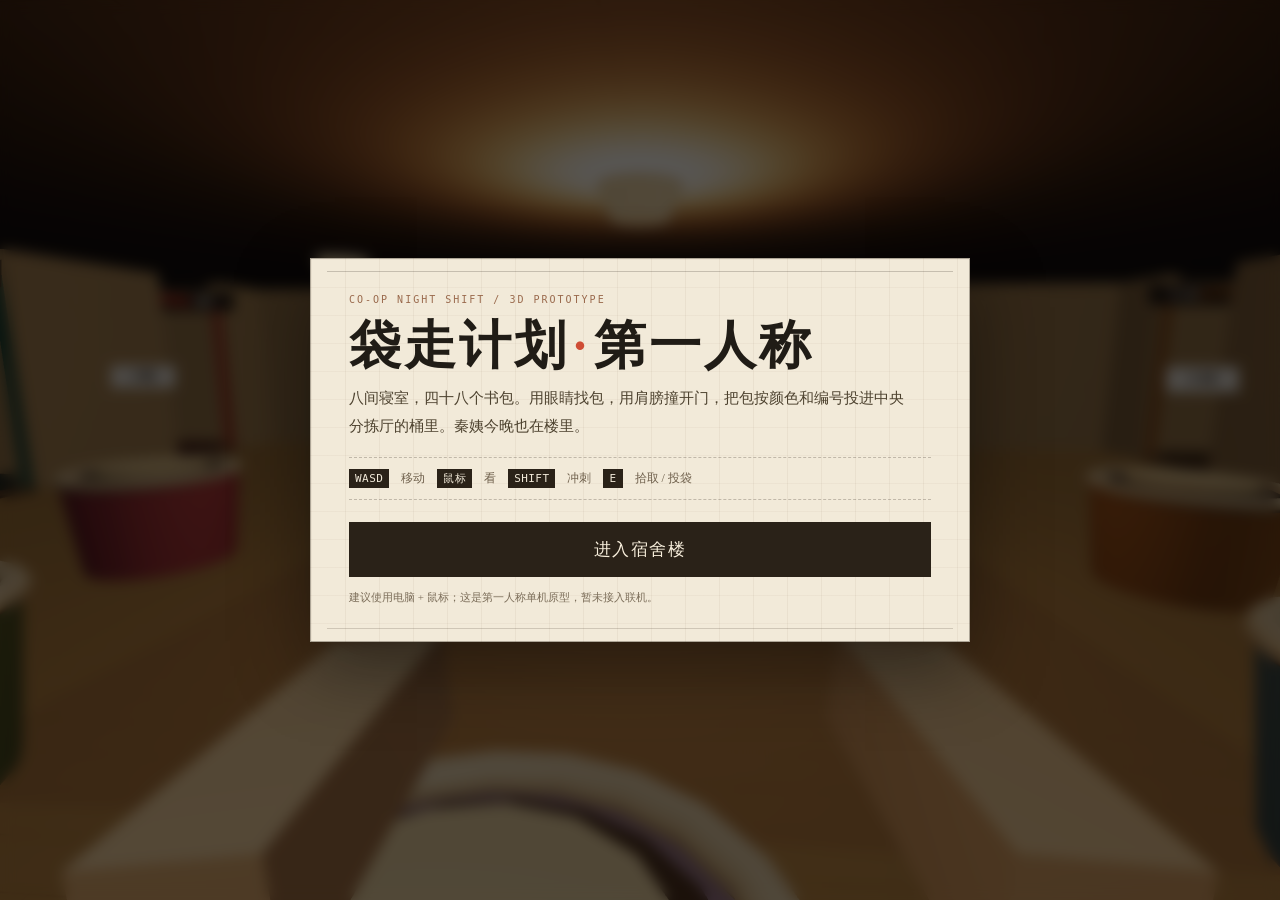
==== first-person/index.html @ 722ea493 "Add first-person 3D prototype" ====
<!DOCTYPE html>
<html lang="zh-CN">
<head>
<meta charset="UTF-8">
<meta name="viewport" content="width=device-width, initial-scale=1, maximum-scale=1, user-scalable=no">
<title>袋走计划 · 第一人称试玩</title>
<style>:root{
  --paper:#f2ead9;
  --paper-deep:#e5d9c0;
  --ink:#201c16;
  --muted:#766b5b;
  --red:#cf4d35;
  --green:#4f7b55;
  --line:rgba(40,32,24,.18);
  --shadow:0 24px 70px rgba(0,0,0,.45);
}
*{box-sizing:border-box}
html,body{margin:0;width:100%;height:100%;overflow:hidden;background:#0e0d0b;color:var(--ink);font-family:"Noto Serif SC","Songti SC","STSong","SimSun",serif}
button{font:inherit;cursor:pointer}
#app{position:relative;width:100%;height:100%;overflow:hidden;background:radial-gradient(circle at 50% 45%,#1c1914 0%,#0d0c0a 72%)}
#scene{position:absolute;inset:0;width:100%;height:100%;display:block;outline:none}
.hidden{display:none!important}

#hud{position:absolute;inset:0;pointer-events:none;color:#f6eddb;text-shadow:0 1px 2px rgba(0,0,0,.7)}
.fp-top{position:absolute;top:0;left:0;right:0;display:flex;align-items:flex-start;justify-content:space-between;padding:22px 28px;gap:16px}
.fp-brand{display:flex;flex-direction:column;gap:3px;border-left:4px solid var(--red);padding:4px 0 4px 12px;background:rgba(14,12,9,.4);backdrop-filter:blur(5px)}
.fp-brand b{font-size:24px;letter-spacing:.14em}
.fp-brand span{font:10px/1.2 ui-monospace,Consolas,monospace;letter-spacing:.18em;color:#d9c7aa}
.fp-clock{min-width:190px;padding:8px 16px 9px;background:rgba(242,234,217,.93);color:var(--ink);text-align:center;border:1px solid rgba(0,0,0,.35);box-shadow:0 8px 26px rgba(0,0,0,.28);text-shadow:none}
.fp-clock span{display:block;font-size:11px;letter-spacing:.2em;color:#716454}
.fp-clock b{font:700 30px/1.05 ui-monospace,Consolas,monospace;letter-spacing:.04em}
#hud .fp-clock,#hud .fp-clock b{color:var(--ink)}
#hud .fp-clock span{color:#716454}
#hud .fp-clock.warning b{color:var(--red)}
.fp-stat{min-width:140px;padding:9px 14px;background:rgba(14,12,9,.5);border:1px solid rgba(242,234,217,.18);text-align:right;backdrop-filter:blur(5px)}
.fp-stat span{display:block;font-size:10px;letter-spacing:.2em;color:#c9b89d}
.fp-stat b{font:700 21px/1.25 ui-monospace,Consolas,monospace}
.fp-stat i{font-style:normal;color:#f0cf84}

#room-label{position:absolute;left:28px;top:104px;font-size:13px;letter-spacing:.22em;color:#d9c7aa;border-bottom:1px solid rgba(217,199,170,.35);padding-bottom:5px}
#objective{position:absolute;right:28px;top:104px;font-size:12px;letter-spacing:.12em;color:#bcae98;text-align:right}
#crosshair{position:absolute;left:50%;top:50%;width:18px;height:18px;transform:translate(-50%,-50%);opacity:.85}
#crosshair:before,#crosshair:after{content:"";position:absolute;background:#f8efdc;box-shadow:0 0 4px rgba(0,0,0,.8)}
#crosshair:before{left:8px;top:0;width:2px;height:18px}
#crosshair:after{left:0;top:8px;width:18px;height:2px}
#crosshair.hot:before,#crosshair.hot:after{background:#ffd77c}
#prompt{position:absolute;left:50%;bottom:124px;transform:translateX(-50%);padding:9px 18px;border:1px solid rgba(242,234,217,.32);background:rgba(15,13,10,.72);font-size:14px;letter-spacing:.06em;white-space:nowrap;backdrop-filter:blur(6px)}
#prompt kbd{display:inline-block;min-width:22px;padding:2px 6px;margin-right:8px;border:1px solid rgba(242,234,217,.5);font:12px/1.2 ui-monospace,Consolas,monospace;text-align:center;background:rgba(242,234,217,.12)}
#prompt.full{color:#ffb59f;border-color:rgba(207,77,53,.6)}

#carry-row{position:absolute;left:28px;bottom:28px;display:flex;gap:8px;align-items:center}
#carry-row .slot{width:56px;height:44px;border:1px solid rgba(242,234,217,.28);background:rgba(14,12,9,.5);display:flex;align-items:center;justify-content:center;font:10px/1 ui-monospace,Consolas,monospace;color:#887c69;backdrop-filter:blur(5px)}
#carry-row .slot.has{border-color:var(--c);color:#f8efdc;background:color-mix(in srgb,var(--c) 26%,rgba(14,12,9,.6))}
#carry-row .slot b{font:700 13px/1 ui-monospace,Consolas,monospace;margin-right:4px}
#carry-row .carry-label{font-size:10px;letter-spacing:.18em;color:#a89982;margin-right:8px}
#hearts{position:absolute;left:28px;bottom:84px;display:flex;gap:7px;font-size:20px;color:#d8573e;text-shadow:0 1px 2px #000}
#hearts i{font-style:normal;opacity:.5}
#hearts i.on{opacity:1}
#danger-vignette{position:absolute;inset:0;pointer-events:none;opacity:0;background:radial-gradient(circle at 50% 50%,transparent 38%,rgba(136,20,16,.62) 100%);transition:opacity .35s}
#danger-vignette.show{opacity:1}
#toast-layer{position:absolute;left:50%;top:112px;transform:translateX(-50%);display:flex;flex-direction:column;align-items:center;gap:6px;width:min(500px,80vw)}
.toast{padding:7px 14px;background:rgba(242,234,217,.94);color:var(--ink);font-size:13px;border-left:3px solid var(--red);box-shadow:0 8px 24px rgba(0,0,0,.25);animation:toastIn .2s ease both;text-shadow:none}
#hud .toast{color:var(--ink);text-shadow:none}
.toast.good{border-left-color:var(--green)}
.toast.gold{border-left-color:#c89a35}
@keyframes toastIn{from{opacity:0;transform:translateY(-5px)}to{opacity:1;transform:none}}

.fp-overlay{position:absolute;inset:0;display:grid;place-items:center;padding:24px;background:rgba(8,7,6,.68);backdrop-filter:blur(7px);z-index:20}
.fp-card{position:relative;width:min(660px,92vw);padding:34px 38px;background:
  linear-gradient(90deg,rgba(94,69,42,.06) 1px,transparent 1px) 0 0/34px 100%,
  linear-gradient(rgba(94,69,42,.045) 1px,transparent 1px) 0 0/100% 28px,
  #f2ead9;color:var(--ink);border:1px solid rgba(44,35,24,.35);box-shadow:var(--shadow)}
.fp-card:before{content:"";position:absolute;left:16px;right:16px;top:12px;height:1px;background:rgba(44,35,24,.22)}
.fp-card:after{content:"";position:absolute;left:16px;right:16px;bottom:12px;height:1px;background:rgba(44,35,24,.18)}
.eyebrow{font:10px/1.4 ui-monospace,Consolas,monospace;letter-spacing:.2em;color:#9a6a4d;margin-bottom:12px}
.fp-card h1{font-family:"STKaiti","KaiTi","Kaiti SC",serif;font-size:52px;white-space:nowrap;line-height:1.04;letter-spacing:.06em;margin:0 0 8px;font-weight:700}
.fp-card h1 span{color:var(--red);margin:0 4px}
.fp-card h2{font-family:"STKaiti","KaiTi","Kaiti SC",serif;font-size:38px;line-height:1.1;margin:0 0 12px}
.lede{font-size:15px;line-height:1.85;color:#4d422f;max-width:560px;margin:12px 0 16px}
.rule-row{display:flex;flex-wrap:wrap;gap:7px 12px;align-items:center;font-size:12px;color:#6f604c;border-top:1px dashed rgba(44,35,24,.25);border-bottom:1px dashed rgba(44,35,24,.25);padding:11px 0;margin:14px 0 18px}
.rule-row b{display:inline-block;padding:2px 6px;background:#2a2218;color:#f2ead9;font:11px/1.4 ui-monospace,Consolas,monospace;letter-spacing:.04em}
button{border:1px solid #2a2218;background:#2a2218;color:#f8efdc;padding:12px 22px;font-size:15px;letter-spacing:.08em;transition:transform .15s,background .15s}
button:hover{background:#3b3022;transform:translateY(-1px)}
button:active{transform:translateY(0)}
button.ghost{background:transparent;color:#2a2218}
button.ghost:hover{background:rgba(42,34,24,.08)}
#enter{width:100%;padding:15px 22px;font-size:17px;margin-top:4px}
.tiny{font-size:11px;line-height:1.6;color:#7c6e5a;margin-top:12px}
.small-card{width:min(480px,92vw);padding:30px 32px}
.small-card p{font-size:14px;line-height:1.8;color:#5b4e3c;margin:8px 0 18px}
.btn-row{display:flex;gap:10px;flex-wrap:wrap}
.capture-overlay{background:rgba(70,8,6,.38)}
.capture-card{border-color:#8c2c21}
.capture-card h2{color:#8c2c21}
.result-grid{display:grid;grid-template-columns:repeat(3,1fr);gap:1px;background:rgba(44,35,24,.18);border:1px solid rgba(44,35,24,.18);margin:16px 0 20px}
.result-grid div{background:#f2ead9;padding:12px}
.result-grid span{display:block;font-size:10px;letter-spacing:.16em;color:#8b7a63;margin-bottom:5px}
.result-grid b{font:700 20px/1.2 ui-monospace,Consolas,monospace}
#unsupported{z-index:30}

@media (max-width:760px){
  .fp-card h1{font-size:36px;letter-spacing:.03em}
  .fp-card{padding:26px 22px}
  .fp-top{padding:12px 14px}
  .fp-brand b{font-size:18px}
  .fp-brand span{display:none}
  .fp-clock{min-width:142px;padding:6px 10px}
  .fp-clock b{font-size:23px}
#hud .fp-clock,#hud .fp-clock b{color:var(--ink)}
#hud .fp-clock span{color:#716454}
  .fp-stat{min-width:108px;padding:7px 9px}
  .fp-stat b{font-size:17px}
  #room-label{left:14px;top:76px;font-size:11px}
  #objective{right:14px;top:76px;font-size:10px;max-width:180px}
  #carry-row{left:14px;bottom:14px}
  #hearts{left:14px;bottom:66px;font-size:17px}
  #prompt{bottom:98px;font-size:12px}
  .rule-row{font-size:11px}
}


</style>
</head>
<body>
<div id="app">
  <canvas id="scene"></canvas>

  <div id="hud" class="hidden">
    <div class="fp-top">
      <div class="fp-brand"><b>袋走计划</b><span>FIRST-PERSON TEST</span></div>
      <div class="fp-clock"><span>天亮倒计时</span><b id="clock">05:00</b></div>
      <div class="fp-stat"><span>已归位</span><b><i id="sorted">0</i> / 48</b></div>
    </div>
    <div id="room-label">中央分拣厅</div>
    <div id="objective">把包按颜色投进同号桶</div>
    <div id="crosshair"></div>
    <div id="prompt" class="hidden"></div>
    <div id="carry-row"></div>
    <div id="hearts"></div>
    <div id="toast-layer"></div>
    <div id="danger-vignette"></div>
  </div>

  <div id="start" class="fp-overlay">
    <div class="fp-card start-card">
      <div class="eyebrow">CO-OP NIGHT SHIFT / 3D PROTOTYPE</div>
      <h1>袋走计划<span>·</span>第一人称</h1>
      <p class="lede">八间寝室，四十八个书包。用眼睛找包，用肩膀撞开门，把包按颜色和编号投进中央分拣厅的桶里。秦姨今晚也在楼里。</p>
      <div class="rule-row"><b>WASD</b> 移动 <b>鼠标</b> 看 <b>SHIFT</b> 冲刺 <b>E</b> 拾取 / 投袋</div>
      <button id="enter">进入宿舍楼</button>
      <div class="tiny">建议使用电脑 + 鼠标；这是第一人称单机原型，暂未接入联机。</div>
    </div>
  </div>

  <div id="pause" class="fp-overlay hidden">
    <div class="fp-card small-card">
      <div class="eyebrow">PAUSED</div>
      <h2>先喘口气。</h2>
      <p>点击继续，或者回大厅。</p>
      <div class="btn-row"><button id="resume">继续搬</button><button id="quit" class="ghost">退出</button></div>
    </div>
  </div>

  <div id="capture" class="fp-overlay hidden capture-overlay">
    <div class="fp-card small-card capture-card">
      <div class="eyebrow">CAUGHT</div>
      <h2>秦姨抓住你了。</h2>
      <p>手里的包掉在地上，等一下再去捡。</p>
    </div>
  </div>

  <div id="result" class="fp-overlay hidden">
    <div class="fp-card small-card">
      <div class="eyebrow" id="result-eyebrow">SHIFT COMPLETE</div>
      <h2 id="result-title">全部归位。</h2>
      <p id="result-sub"></p>
      <div class="result-grid">
        <div><span>归位</span><b id="result-sorted">0 / 48</b></div>
        <div><span>用时</span><b id="result-time">00:00</b></div>
        <div><span>被抓</span><b id="result-caught">0 次</b></div>
      </div>
      <div class="btn-row"><button id="again">再搬一趟</button><button id="back" class="ghost">回大厅</button></div>
    </div>
  </div>

  <div id="unsupported" class="fp-overlay hidden">
    <div class="fp-card small-card">
      <h2>浏览器没有开 WebGL。</h2>
      <p>换 Chrome / Edge 再试，或者在设置里打开硬件加速。</p>
    </div>
  </div>
</div>

<script>console.warn('Scripts "build/three.js" and "build/three.min.js" are deprecated with r150+, and will be removed with r160. Please use ES Modules or alternatives: https://threejs.org/docs/index.html#manual/en/introduction/Installation'),
/**
 * @license
 * Copyright 2010-2023 Three.js Authors
 * SPDX-License-Identifier: MIT
 */
function(t,e){"object"==typeof exports&&"undefined"!=typeof module?e(exports):"function"==typeof define&&define.amd?define(["exports"],e):e((t="undefined"!=typeof globalThis?globalThis:t||self).THREE={})}(this,(function(t){"use strict";const e="160",n=1,i=2,r=3,s=0,a=1,o=100,l=204,c=205,h=0,u=1,d=2,p=0,m=1,f=2,g=3,_=4,v=5,x=6,y="attached",M="detached",S=300,b=301,T=302,E=303,w=304,A=306,R=1e3,C=1001,L=1002,P=1003,I=1004,U=1005,D=1006,N=1007,O=1008,F=1009,B=1012,z=1013,G=1014,H=1015,V=1016,k=1017,W=1018,X=1020,j=1023,q=1026,Y=1027,Z=1029,J=1031,K=1033,$=33776,Q=33777,tt=33778,et=33779,nt=35840,it=35841,rt=35842,st=35843,at=36196,ot=37492,lt=37496,ct=37808,ht=37809,ut=37810,dt=37811,pt=37812,mt=37813,ft=37814,gt=37815,_t=37816,vt=37817,xt=37818,yt=37819,Mt=37820,St=37821,bt=36492,Tt=36494,Et=36495,wt=36284,At=36285,Rt=36286,Ct=2300,Lt=2301,Pt=2302,It=2400,Ut=2401,Dt=2402,Nt=2500,Ot=2501,Ft=3e3,Bt=3001,zt="",Gt="srgb",Ht="srgb-linear",Vt="display-p3",kt="display-p3-linear",Wt="linear",Xt="srgb",jt="rec709",qt="p3",Yt=7680,Zt=35044,Jt="300 es",Kt=1035,$t=2e3,Qt=2001;class te{addEventListener(t,e){void 0===this._listeners&&(this._listeners={});const n=this._listeners;void 0===n[t]&&(n[t]=[]),-1===n[t].indexOf(e)&&n[t].push(e)}hasEventListener(t,e){if(void 0===this._listeners)return!1;const n=this._listeners;return void 0!==n[t]&&-1!==n[t].indexOf(e)}removeEventListener(t,e){if(void 0===this._listeners)return;const n=this._listeners[t];if(void 0!==n){const t=n.indexOf(e);-1!==t&&n.splice(t,1)}}dispatchEvent(t){if(void 0===this._listeners)return;const e=this._listeners[t.type];if(void 0!==e){t.target=this;const n=e.slice(0);for(let e=0,i=n.length;e<i;e++)n[e].call(this,t);t.target=null}}}const ee=["00","01","02","03","04","05","06","07","08","09","0a","0b","0c","0d","0e","0f","10","11","12","13","14","15","16","17","18","19","1a","1b","1c","1d","1e","1f","20","21","22","23","24","25","26","27","28","29","2a","2b","2c","2d","2e","2f","30","31","32","33","34","35","36","37","38","39","3a","3b","3c","3d","3e","3f","40","41","42","43","44","45","46","47","48","49","4a","4b","4c","4d","4e","4f","50","51","52","53","54","55","56","57","58","59","5a","5b","5c","5d","5e","5f","60","61","62","63","64","65","66","67","68","69","6a","6b","6c","6d","6e","6f","70","71","72","73","74","75","76","77","78","79","7a","7b","7c","7d","7e","7f","80","81","82","83","84","85","86","87","88","89","8a","8b","8c","8d","8e","8f","90","91","92","93","94","95","96","97","98","99","9a","9b","9c","9d","9e","9f","a0","a1","a2","a3","a4","a5","a6","a7","a8","a9","aa","ab","ac","ad","ae","af","b0","b1","b2","b3","b4","b5","b6","b7","b8","b9","ba","bb","bc","bd","be","bf","c0","c1","c2","c3","c4","c5","c6","c7","c8","c9","ca","cb","cc","cd","ce","cf","d0","d1","d2","d3","d4","d5","d6","d7","d8","d9","da","db","dc","dd","de","df","e0","e1","e2","e3","e4","e5","e6","e7","e8","e9","ea","eb","ec","ed","ee","ef","f0","f1","f2","f3","f4","f5","f6","f7","f8","f9","fa","fb","fc","fd","fe","ff"];let ne=1234567;const ie=Math.PI/180,re=180/Math.PI;function se(){const t=4294967295*Math.random()|0,e=4294967295*Math.random()|0,n=4294967295*Math.random()|0,i=4294967295*Math.random()|0;return(ee[255&t]+ee[t>>8&255]+ee[t>>16&255]+ee[t>>24&255]+"-"+ee[255&e]+ee[e>>8&255]+"-"+ee[e>>16&15|64]+ee[e>>24&255]+"-"+ee[63&n|128]+ee[n>>8&255]+"-"+ee[n>>16&255]+ee[n>>24&255]+ee[255&i]+ee[i>>8&255]+ee[i>>16&255]+ee[i>>24&255]).toLowerCase()}function ae(t,e,n){return Math.max(e,Math.min(n,t))}function oe(t,e){return(t%e+e)%e}function le(t,e,n){return(1-n)*t+n*e}function ce(t){return 0==(t&t-1)&&0!==t}function he(t){return Math.pow(2,Math.floor(Math.log(t)/Math.LN2))}function ue(t,e){switch(e.constructor){case Float32Array:return t;case Uint32Array:return t/4294967295;case Uint16Array:return t/65535;case Uint8Array:return t/255;case Int32Array:return Math.max(t/2147483647,-1);case Int16Array:return Math.max(t/32767,-1);case Int8Array:return Math.max(t/127,-1);default:throw new Error("Invalid component type.")}}function de(t,e){switch(e.constructor){case Float32Array:return t;case Uint32Array:return Math.round(4294967295*t);case Uint16Array:return Math.round(65535*t);case Uint8Array:return Math.round(255*t);case Int32Array:return Math.round(2147483647*t);case Int16Array:return Math.round(32767*t);case Int8Array:return Math.round(127*t);default:throw new Error("Invalid component type.")}}const pe={DEG2RAD:ie,RAD2DEG:re,generateUUID:se,clamp:ae,euclideanModulo:oe,mapLinear:function(t,e,n,i,r){return i+(t-e)*(r-i)/(n-e)},inverseLerp:function(t,e,n){return t!==e?(n-t)/(e-t):0},lerp:le,damp:function(t,e,n,i){return le(t,e,1-Math.exp(-n*i))},pingpong:function(t,e=1){return e-Math.abs(oe(t,2*e)-e)},smoothstep:function(t,e,n){return t<=e?0:t>=n?1:(t=(t-e)/(n-e))*t*(3-2*t)},smootherstep:function(t,e,n){return t<=e?0:t>=n?1:(t=(t-e)/(n-e))*t*t*(t*(6*t-15)+10)},randInt:function(t,e){return t+Math.floor(Math.random()*(e-t+1))},randFloat:function(t,e){return t+Math.random()*(e-t)},randFloatSpread:function(t){return t*(.5-Math.random())},seededRandom:function(t){void 0!==t&&(ne=t);let e=ne+=1831565813;return e=Math.imul(e^e>>>15,1|e),e^=e+Math.imul(e^e>>>7,61|e),((e^e>>>14)>>>0)/4294967296},degToRad:function(t){return t*ie},radToDeg:function(t){return t*re},isPowerOfTwo:ce,ceilPowerOfTwo:function(t){return Math.pow(2,Math.ceil(Math.log(t)/Math.LN2))},floorPowerOfTwo:he,setQuaternionFromProperEuler:function(t,e,n,i,r){const s=Math.cos,a=Math.sin,o=s(n/2),l=a(n/2),c=s((e+i)/2),h=a((e+i)/2),u=s((e-i)/2),d=a((e-i)/2),p=s((i-e)/2),m=a((i-e)/2);switch(r){case"XYX":t.set(o*h,l*u,l*d,o*c);break;case"YZY":t.set(l*d,o*h,l*u,o*c);break;case"ZXZ":t.set(l*u,l*d,o*h,o*c);break;case"XZX":t.set(o*h,l*m,l*p,o*c);break;case"YXY":t.set(l*p,o*h,l*m,o*c);break;case"ZYZ":t.set(l*m,l*p,o*h,o*c);break;default:console.warn("THREE.MathUtils: .setQuaternionFromProperEuler() encountered an unknown order: "+r)}},normalize:de,denormalize:ue};class me{constructor(t=0,e=0){me.prototype.isVector2=!0,this.x=t,this.y=e}get width(){return this.x}set width(t){this.x=t}get height(){return this.y}set height(t){this.y=t}set(t,e){return this.x=t,this.y=e,this}setScalar(t){return this.x=t,this.y=t,this}setX(t){return this.x=t,this}setY(t){return this.y=t,this}setComponent(t,e){switch(t){case 0:this.x=e;break;case 1:this.y=e;break;default:throw new Error("index is out of range: "+t)}return this}getComponent(t){switch(t){case 0:return this.x;case 1:return this.y;default:throw new Error("index is out of range: "+t)}}clone(){return new this.constructor(this.x,this.y)}copy(t){return this.x=t.x,this.y=t.y,this}add(t){return this.x+=t.x,this.y+=t.y,this}addScalar(t){return this.x+=t,this.y+=t,this}addVectors(t,e){return this.x=t.x+e.x,this.y=t.y+e.y,this}addScaledVector(t,e){return this.x+=t.x*e,this.y+=t.y*e,this}sub(t){return this.x-=t.x,this.y-=t.y,this}subScalar(t){return this.x-=t,this.y-=t,this}subVectors(t,e){return this.x=t.x-e.x,this.y=t.y-e.y,this}multiply(t){return this.x*=t.x,this.y*=t.y,this}multiplyScalar(t){return this.x*=t,this.y*=t,this}divide(t){return this.x/=t.x,this.y/=t.y,this}divideScalar(t){return this.multiplyScalar(1/t)}applyMatrix3(t){const e=this.x,n=this.y,i=t.elements;return this.x=i[0]*e+i[3]*n+i[6],this.y=i[1]*e+i[4]*n+i[7],this}min(t){return this.x=Math.min(this.x,t.x),this.y=Math.min(this.y,t.y),this}max(t){return this.x=Math.max(this.x,t.x),this.y=Math.max(this.y,t.y),this}clamp(t,e){return this.x=Math.max(t.x,Math.min(e.x,this.x)),this.y=Math.max(t.y,Math.min(e.y,this.y)),this}clampScalar(t,e){return this.x=Math.max(t,Math.min(e,this.x)),this.y=Math.max(t,Math.min(e,this.y)),this}clampLength(t,e){const n=this.length();return this.divideScalar(n||1).multiplyScalar(Math.max(t,Math.min(e,n)))}floor(){return this.x=Math.floor(this.x),this.y=Math.floor(this.y),this}ceil(){return this.x=Math.ceil(this.x),this.y=Math.ceil(this.y),this}round(){return this.x=Math.round(this.x),this.y=Math.round(this.y),this}roundToZero(){return this.x=Math.trunc(this.x),this.y=Math.trunc(this.y),this}negate(){return this.x=-this.x,this.y=-this.y,this}dot(t){return this.x*t.x+this.y*t.y}cross(t){return this.x*t.y-this.y*t.x}lengthSq(){return this.x*this.x+this.y*this.y}length(){return Math.sqrt(this.x*this.x+this.y*this.y)}manhattanLength(){return Math.abs(this.x)+Math.abs(this.y)}normalize(){return this.divideScalar(this.length()||1)}angle(){return Math.atan2(-this.y,-this.x)+Math.PI}angleTo(t){const e=Math.sqrt(this.lengthSq()*t.lengthSq());if(0===e)return Math.PI/2;const n=this.dot(t)/e;return Math.acos(ae(n,-1,1))}distanceTo(t){return Math.sqrt(this.distanceToSquared(t))}distanceToSquared(t){const e=this.x-t.x,n=this.y-t.y;return e*e+n*n}manhattanDistanceTo(t){return Math.abs(this.x-t.x)+Math.abs(this.y-t.y)}setLength(t){return this.normalize().multiplyScalar(t)}lerp(t,e){return this.x+=(t.x-this.x)*e,this.y+=(t.y-this.y)*e,this}lerpVectors(t,e,n){return this.x=t.x+(e.x-t.x)*n,this.y=t.y+(e.y-t.y)*n,this}equals(t){return t.x===this.x&&t.y===this.y}fromArray(t,e=0){return this.x=t[e],this.y=t[e+1],this}toArray(t=[],e=0){return t[e]=this.x,t[e+1]=this.y,t}fromBufferAttribute(t,e){return this.x=t.getX(e),this.y=t.getY(e),this}rotateAround(t,e){const n=Math.cos(e),i=Math.sin(e),r=this.x-t.x,s=this.y-t.y;return this.x=r*n-s*i+t.x,this.y=r*i+s*n+t.y,this}random(){return this.x=Math.random(),this.y=Math.random(),this}*[Symbol.iterator](){yield this.x,yield this.y}}class fe{constructor(t,e,n,i,r,s,a,o,l){fe.prototype.isMatrix3=!0,this.elements=[1,0,0,0,1,0,0,0,1],void 0!==t&&this.set(t,e,n,i,r,s,a,o,l)}set(t,e,n,i,r,s,a,o,l){const c=this.elements;return c[0]=t,c[1]=i,c[2]=a,c[3]=e,c[4]=r,c[5]=o,c[6]=n,c[7]=s,c[8]=l,this}identity(){return this.set(1,0,0,0,1,0,0,0,1),this}copy(t){const e=this.elements,n=t.elements;return e[0]=n[0],e[1]=n[1],e[2]=n[2],e[3]=n[3],e[4]=n[4],e[5]=n[5],e[6]=n[6],e[7]=n[7],e[8]=n[8],this}extractBasis(t,e,n){return t.setFromMatrix3Column(this,0),e.setFromMatrix3Column(this,1),n.setFromMatrix3Column(this,2),this}setFromMatrix4(t){const e=t.elements;return this.set(e[0],e[4],e[8],e[1],e[5],e[9],e[2],e[6],e[10]),this}multiply(t){return this.multiplyMatrices(this,t)}premultiply(t){return this.multiplyMatrices(t,this)}multiplyMatrices(t,e){const n=t.elements,i=e.elements,r=this.elements,s=n[0],a=n[3],o=n[6],l=n[1],c=n[4],h=n[7],u=n[2],d=n[5],p=n[8],m=i[0],f=i[3],g=i[6],_=i[1],v=i[4],x=i[7],y=i[2],M=i[5],S=i[8];return r[0]=s*m+a*_+o*y,r[3]=s*f+a*v+o*M,r[6]=s*g+a*x+o*S,r[1]=l*m+c*_+h*y,r[4]=l*f+c*v+h*M,r[7]=l*g+c*x+h*S,r[2]=u*m+d*_+p*y,r[5]=u*f+d*v+p*M,r[8]=u*g+d*x+p*S,this}multiplyScalar(t){const e=this.elements;return e[0]*=t,e[3]*=t,e[6]*=t,e[1]*=t,e[4]*=t,e[7]*=t,e[2]*=t,e[5]*=t,e[8]*=t,this}determinant(){const t=this.elements,e=t[0],n=t[1],i=t[2],r=t[3],s=t[4],a=t[5],o=t[6],l=t[7],c=t[8];return e*s*c-e*a*l-n*r*c+n*a*o+i*r*l-i*s*o}invert(){const t=this.elements,e=t[0],n=t[1],i=t[2],r=t[3],s=t[4],a=t[5],o=t[6],l=t[7],c=t[8],h=c*s-a*l,u=a*o-c*r,d=l*r-s*o,p=e*h+n*u+i*d;if(0===p)return this.set(0,0,0,0,0,0,0,0,0);const m=1/p;return t[0]=h*m,t[1]=(i*l-c*n)*m,t[2]=(a*n-i*s)*m,t[3]=u*m,t[4]=(c*e-i*o)*m,t[5]=(i*r-a*e)*m,t[6]=d*m,t[7]=(n*o-l*e)*m,t[8]=(s*e-n*r)*m,this}transpose(){let t;const e=this.elements;return t=e[1],e[1]=e[3],e[3]=t,t=e[2],e[2]=e[6],e[6]=t,t=e[5],e[5]=e[7],e[7]=t,this}getNormalMatrix(t){return this.setFromMatrix4(t).invert().transpose()}transposeIntoArray(t){const e=this.elements;return t[0]=e[0],t[1]=e[3],t[2]=e[6],t[3]=e[1],t[4]=e[4],t[5]=e[7],t[6]=e[2],t[7]=e[5],t[8]=e[8],this}setUvTransform(t,e,n,i,r,s,a){const o=Math.cos(r),l=Math.sin(r);return this.set(n*o,n*l,-n*(o*s+l*a)+s+t,-i*l,i*o,-i*(-l*s+o*a)+a+e,0,0,1),this}scale(t,e){return this.premultiply(ge.makeScale(t,e)),this}rotate(t){return this.premultiply(ge.makeRotation(-t)),this}translate(t,e){return this.premultiply(ge.makeTranslation(t,e)),this}makeTranslation(t,e){return t.isVector2?this.set(1,0,t.x,0,1,t.y,0,0,1):this.set(1,0,t,0,1,e,0,0,1),this}makeRotation(t){const e=Math.cos(t),n=Math.sin(t);return this.set(e,-n,0,n,e,0,0,0,1),this}makeScale(t,e){return this.set(t,0,0,0,e,0,0,0,1),this}equals(t){const e=this.elements,n=t.elements;for(let t=0;t<9;t++)if(e[t]!==n[t])return!1;return!0}fromArray(t,e=0){for(let n=0;n<9;n++)this.elements[n]=t[n+e];return this}toArray(t=[],e=0){const n=this.elements;return t[e]=n[0],t[e+1]=n[1],t[e+2]=n[2],t[e+3]=n[3],t[e+4]=n[4],t[e+5]=n[5],t[e+6]=n[6],t[e+7]=n[7],t[e+8]=n[8],t}clone(){return(new this.constructor).fromArray(this.elements)}}const ge=new fe;function _e(t){for(let e=t.length-1;e>=0;--e)if(t[e]>=65535)return!0;return!1}const ve={Int8Array:Int8Array,Uint8Array:Uint8Array,Uint8ClampedArray:Uint8ClampedArray,Int16Array:Int16Array,Uint16Array:Uint16Array,Int32Array:Int32Array,Uint32Array:Uint32Array,Float32Array:Float32Array,Float64Array:Float64Array};function xe(t,e){return new ve[t](e)}function ye(t){return document.createElementNS("http://www.w3.org/1999/xhtml",t)}function Me(){const t=ye("canvas");return t.style.display="block",t}const Se={};function be(t){t in Se||(Se[t]=!0,console.warn(t))}const Te=(new fe).set(.8224621,.177538,0,.0331941,.9668058,0,.0170827,.0723974,.9105199),Ee=(new fe).set(1.2249401,-.2249404,0,-.0420569,1.0420571,0,-.0196376,-.0786361,1.0982735),we={[Ht]:{transfer:Wt,primaries:jt,toReference:t=>t,fromReference:t=>t},[Gt]:{transfer:Xt,primaries:jt,toReference:t=>t.convertSRGBToLinear(),fromReference:t=>t.convertLinearToSRGB()},[kt]:{transfer:Wt,primaries:qt,toReference:t=>t.applyMatrix3(Ee),fromReference:t=>t.applyMatrix3(Te)},[Vt]:{transfer:Xt,primaries:qt,toReference:t=>t.convertSRGBToLinear().applyMatrix3(Ee),fromReference:t=>t.applyMatrix3(Te).convertLinearToSRGB()}},Ae=new Set([Ht,kt]),Re={enabled:!0,_workingColorSpace:Ht,get workingColorSpace(){return this._workingColorSpace},set workingColorSpace(t){if(!Ae.has(t))throw new Error(`Unsupported working color space, "${t}".`);this._workingColorSpace=t},convert:function(t,e,n){if(!1===this.enabled||e===n||!e||!n)return t;const i=we[e].toReference;return(0,we[n].fromReference)(i(t))},fromWorkingColorSpace:function(t,e){return this.convert(t,this._workingColorSpace,e)},toWorkingColorSpace:function(t,e){return this.convert(t,e,this._workingColorSpace)},getPrimaries:function(t){return we[t].primaries},getTransfer:function(t){return t===zt?Wt:we[t].transfer}};function Ce(t){return t<.04045?.0773993808*t:Math.pow(.9478672986*t+.0521327014,2.4)}function Le(t){return t<.0031308?12.92*t:1.055*Math.pow(t,.41666)-.055}let Pe;class Ie{static getDataURL(t){if(/^data:/i.test(t.src))return t.src;if("undefined"==typeof HTMLCanvasElement)return t.src;let e;if(t instanceof HTMLCanvasElement)e=t;else{void 0===Pe&&(Pe=ye("canvas")),Pe.width=t.width,Pe.height=t.height;const n=Pe.getContext("2d");t instanceof ImageData?n.putImageData(t,0,0):n.drawImage(t,0,0,t.width,t.height),e=Pe}return e.width>2048||e.height>2048?(console.warn("THREE.ImageUtils.getDataURL: Image converted to jpg for performance reasons",t),e.toDataURL("image/jpeg",.6)):e.toDataURL("image/png")}static sRGBToLinear(t){if("undefined"!=typeof HTMLImageElement&&t instanceof HTMLImageElement||"undefined"!=typeof HTMLCanvasElement&&t instanceof HTMLCanvasElement||"undefined"!=typeof ImageBitmap&&t instanceof ImageBitmap){const e=ye("canvas");e.width=t.width,e.height=t.height;const n=e.getContext("2d");n.drawImage(t,0,0,t.width,t.height);const i=n.getImageData(0,0,t.width,t.height),r=i.data;for(let t=0;t<r.length;t++)r[t]=255*Ce(r[t]/255);return n.putImageData(i,0,0),e}if(t.data){const e=t.data.slice(0);for(let t=0;t<e.length;t++)e instanceof Uint8Array||e instanceof Uint8ClampedArray?e[t]=Math.floor(255*Ce(e[t]/255)):e[t]=Ce(e[t]);return{data:e,width:t.width,height:t.height}}return console.warn("THREE.ImageUtils.sRGBToLinear(): Unsupported image type. No color space conversion applied."),t}}let Ue=0;class De{constructor(t=null){this.isSource=!0,Object.defineProperty(this,"id",{value:Ue++}),this.uuid=se(),this.data=t,this.version=0}set needsUpdate(t){!0===t&&this.version++}toJSON(t){const e=void 0===t||"string"==typeof t;if(!e&&void 0!==t.images[this.uuid])return t.images[this.uuid];const n={uuid:this.uuid,url:""},i=this.data;if(null!==i){let t;if(Array.isArray(i)){t=[];for(let e=0,n=i.length;e<n;e++)i[e].isDataTexture?t.push(Ne(i[e].image)):t.push(Ne(i[e]))}else t=Ne(i);n.url=t}return e||(t.images[this.uuid]=n),n}}function Ne(t){return"undefined"!=typeof HTMLImageElement&&t instanceof HTMLImageElement||"undefined"!=typeof HTMLCanvasElement&&t instanceof HTMLCanvasElement||"undefined"!=typeof ImageBitmap&&t instanceof ImageBitmap?Ie.getDataURL(t):t.data?{data:Array.from(t.data),width:t.width,height:t.height,type:t.data.constructor.name}:(console.warn("THREE.Texture: Unable to serialize Texture."),{})}let Oe=0;class Fe extends te{constructor(t=Fe.DEFAULT_IMAGE,e=Fe.DEFAULT_MAPPING,n=1001,i=1001,r=1006,s=1008,a=1023,o=1009,l=Fe.DEFAULT_ANISOTROPY,c=""){super(),this.isTexture=!0,Object.defineProperty(this,"id",{value:Oe++}),this.uuid=se(),this.name="",this.source=new De(t),this.mipmaps=[],this.mapping=e,this.channel=0,this.wrapS=n,this.wrapT=i,this.magFilter=r,this.minFilter=s,this.anisotropy=l,this.format=a,this.internalFormat=null,this.type=o,this.offset=new me(0,0),this.repeat=new me(1,1),this.center=new me(0,0),this.rotation=0,this.matrixAutoUpdate=!0,this.matrix=new fe,this.generateMipmaps=!0,this.premultiplyAlpha=!1,this.flipY=!0,this.unpackAlignment=4,"string"==typeof c?this.colorSpace=c:(be("THREE.Texture: Property .encoding has been replaced by .colorSpace."),this.colorSpace=c===Bt?Gt:zt),this.userData={},this.version=0,this.onUpdate=null,this.isRenderTargetTexture=!1,this.needsPMREMUpdate=!1}get image(){return this.source.data}set image(t=null){this.source.data=t}updateMatrix(){this.matrix.setUvTransform(this.offset.x,this.offset.y,this.repeat.x,this.repeat.y,this.rotation,this.center.x,this.center.y)}clone(){return(new this.constructor).copy(this)}copy(t){return this.name=t.name,this.source=t.source,this.mipmaps=t.mipmaps.slice(0),this.mapping=t.mapping,this.channel=t.channel,this.wrapS=t.wrapS,this.wrapT=t.wrapT,this.magFilter=t.magFilter,this.minFilter=t.minFilter,this.anisotropy=t.anisotropy,this.format=t.format,this.internalFormat=t.internalFormat,this.type=t.type,this.offset.copy(t.offset),this.repeat.copy(t.repeat),this.center.copy(t.center),this.rotation=t.rotation,this.matrixAutoUpdate=t.matrixAutoUpdate,this.matrix.copy(t.matrix),this.generateMipmaps=t.generateMipmaps,this.premultiplyAlpha=t.premultiplyAlpha,this.flipY=t.flipY,this.unpackAlignment=t.unpackAlignment,this.colorSpace=t.colorSpace,this.userData=JSON.parse(JSON.stringify(t.userData)),this.needsUpdate=!0,this}toJSON(t){const e=void 0===t||"string"==typeof t;if(!e&&void 0!==t.textures[this.uuid])return t.textures[this.uuid];const n={metadata:{version:4.6,type:"Texture",generator:"Texture.toJSON"},uuid:this.uuid,name:this.name,image:this.source.toJSON(t).uuid,mapping:this.mapping,channel:this.channel,repeat:[this.repeat.x,this.repeat.y],offset:[this.offset.x,this.offset.y],center:[this.center.x,this.center.y],rotation:this.rotation,wrap:[this.wrapS,this.wrapT],format:this.format,internalFormat:this.internalFormat,type:this.type,colorSpace:this.colorSpace,minFilter:this.minFilter,magFilter:this.magFilter,anisotropy:this.anisotropy,flipY:this.flipY,generateMipmaps:this.generateMipmaps,premultiplyAlpha:this.premultiplyAlpha,unpackAlignment:this.unpackAlignment};return Object.keys(this.userData).length>0&&(n.userData=this.userData),e||(t.textures[this.uuid]=n),n}dispose(){this.dispatchEvent({type:"dispose"})}transformUv(t){if(this.mapping!==S)return t;if(t.applyMatrix3(this.matrix),t.x<0||t.x>1)switch(this.wrapS){case R:t.x=t.x-Math.floor(t.x);break;case C:t.x=t.x<0?0:1;break;case L:1===Math.abs(Math.floor(t.x)%2)?t.x=Math.ceil(t.x)-t.x:t.x=t.x-Math.floor(t.x)}if(t.y<0||t.y>1)switch(this.wrapT){case R:t.y=t.y-Math.floor(t.y);break;case C:t.y=t.y<0?0:1;break;case L:1===Math.abs(Math.floor(t.y)%2)?t.y=Math.ceil(t.y)-t.y:t.y=t.y-Math.floor(t.y)}return this.flipY&&(t.y=1-t.y),t}set needsUpdate(t){!0===t&&(this.version++,this.source.needsUpdate=!0)}get encoding(){return be("THREE.Texture: Property .encoding has been replaced by .colorSpace."),this.colorSpace===Gt?Bt:Ft}set encoding(t){be("THREE.Texture: Property .encoding has been replaced by .colorSpace."),this.colorSpace=t===Bt?Gt:zt}}Fe.DEFAULT_IMAGE=null,Fe.DEFAULT_MAPPING=S,Fe.DEFAULT_ANISOTROPY=1;class Be{constructor(t=0,e=0,n=0,i=1){Be.prototype.isVector4=!0,this.x=t,this.y=e,this.z=n,this.w=i}get width(){return this.z}set width(t){this.z=t}get height(){return this.w}set height(t){this.w=t}set(t,e,n,i){return this.x=t,this.y=e,this.z=n,this.w=i,this}setScalar(t){return this.x=t,this.y=t,this.z=t,this.w=t,this}setX(t){return this.x=t,this}setY(t){return this.y=t,this}setZ(t){return this.z=t,this}setW(t){return this.w=t,this}setComponent(t,e){switch(t){case 0:this.x=e;break;case 1:this.y=e;break;case 2:this.z=e;break;case 3:this.w=e;break;default:throw new Error("index is out of range: "+t)}return this}getComponent(t){switch(t){case 0:return this.x;case 1:return this.y;case 2:return this.z;case 3:return this.w;default:throw new Error("index is out of range: "+t)}}clone(){return new this.constructor(this.x,this.y,this.z,this.w)}copy(t){return this.x=t.x,this.y=t.y,this.z=t.z,this.w=void 0!==t.w?t.w:1,this}add(t){return this.x+=t.x,this.y+=t.y,this.z+=t.z,this.w+=t.w,this}addScalar(t){return this.x+=t,this.y+=t,this.z+=t,this.w+=t,this}addVectors(t,e){return this.x=t.x+e.x,this.y=t.y+e.y,this.z=t.z+e.z,this.w=t.w+e.w,this}addScaledVector(t,e){return this.x+=t.x*e,this.y+=t.y*e,this.z+=t.z*e,this.w+=t.w*e,this}sub(t){return this.x-=t.x,this.y-=t.y,this.z-=t.z,this.w-=t.w,this}subScalar(t){return this.x-=t,this.y-=t,this.z-=t,this.w-=t,this}subVectors(t,e){return this.x=t.x-e.x,this.y=t.y-e.y,this.z=t.z-e.z,this.w=t.w-e.w,this}multiply(t){return this.x*=t.x,this.y*=t.y,this.z*=t.z,this.w*=t.w,this}multiplyScalar(t){return this.x*=t,this.y*=t,this.z*=t,this.w*=t,this}applyMatrix4(t){const e=this.x,n=this.y,i=this.z,r=this.w,s=t.elements;return this.x=s[0]*e+s[4]*n+s[8]*i+s[12]*r,this.y=s[1]*e+s[5]*n+s[9]*i+s[13]*r,this.z=s[2]*e+s[6]*n+s[10]*i+s[14]*r,this.w=s[3]*e+s[7]*n+s[11]*i+s[15]*r,this}divideScalar(t){return this.multiplyScalar(1/t)}setAxisAngleFromQuaternion(t){this.w=2*Math.acos(t.w);const e=Math.sqrt(1-t.w*t.w);return e<1e-4?(this.x=1,this.y=0,this.z=0):(this.x=t.x/e,this.y=t.y/e,this.z=t.z/e),this}setAxisAngleFromRotationMatrix(t){let e,n,i,r;const s=.01,a=.1,o=t.elements,l=o[0],c=o[4],h=o[8],u=o[1],d=o[5],p=o[9],m=o[2],f=o[6],g=o[10];if(Math.abs(c-u)<s&&Math.abs(h-m)<s&&Math.abs(p-f)<s){if(Math.abs(c+u)<a&&Math.abs(h+m)<a&&Math.abs(p+f)<a&&Math.abs(l+d+g-3)<a)return this.set(1,0,0,0),this;e=Math.PI;const t=(l+1)/2,o=(d+1)/2,_=(g+1)/2,v=(c+u)/4,x=(h+m)/4,y=(p+f)/4;return t>o&&t>_?t<s?(n=0,i=.707106781,r=.707106781):(n=Math.sqrt(t),i=v/n,r=x/n):o>_?o<s?(n=.707106781,i=0,r=.707106781):(i=Math.sqrt(o),n=v/i,r=y/i):_<s?(n=.707106781,i=.707106781,r=0):(r=Math.sqrt(_),n=x/r,i=y/r),this.set(n,i,r,e),this}let _=Math.sqrt((f-p)*(f-p)+(h-m)*(h-m)+(u-c)*(u-c));return Math.abs(_)<.001&&(_=1),this.x=(f-p)/_,this.y=(h-m)/_,this.z=(u-c)/_,this.w=Math.acos((l+d+g-1)/2),this}min(t){return this.x=Math.min(this.x,t.x),this.y=Math.min(this.y,t.y),this.z=Math.min(this.z,t.z),this.w=Math.min(this.w,t.w),this}max(t){return this.x=Math.max(this.x,t.x),this.y=Math.max(this.y,t.y),this.z=Math.max(this.z,t.z),this.w=Math.max(this.w,t.w),this}clamp(t,e){return this.x=Math.max(t.x,Math.min(e.x,this.x)),this.y=Math.max(t.y,Math.min(e.y,this.y)),this.z=Math.max(t.z,Math.min(e.z,this.z)),this.w=Math.max(t.w,Math.min(e.w,this.w)),this}clampScalar(t,e){return this.x=Math.max(t,Math.min(e,this.x)),this.y=Math.max(t,Math.min(e,this.y)),this.z=Math.max(t,Math.min(e,this.z)),this.w=Math.max(t,Math.min(e,this.w)),this}clampLength(t,e){const n=this.length();return this.divideScalar(n||1).multiplyScalar(Math.max(t,Math.min(e,n)))}floor(){return this.x=Math.floor(this.x),this.y=Math.floor(this.y),this.z=Math.floor(this.z),this.w=Math.floor(this.w),this}ceil(){return this.x=Math.ceil(this.x),this.y=Math.ceil(this.y),this.z=Math.ceil(this.z),this.w=Math.ceil(this.w),this}round(){return this.x=Math.round(this.x),this.y=Math.round(this.y),this.z=Math.round(this.z),this.w=Math.round(this.w),this}roundToZero(){return this.x=Math.trunc(this.x),this.y=Math.trunc(this.y),this.z=Math.trunc(this.z),this.w=Math.trunc(this.w),this}negate(){return this.x=-this.x,this.y=-this.y,this.z=-this.z,this.w=-this.w,this}dot(t){return this.x*t.x+this.y*t.y+this.z*t.z+this.w*t.w}lengthSq(){return this.x*this.x+this.y*this.y+this.z*this.z+this.w*this.w}length(){return Math.sqrt(this.x*this.x+this.y*this.y+this.z*this.z+this.w*this.w)}manhattanLength(){return Math.abs(this.x)+Math.abs(this.y)+Math.abs(this.z)+Math.abs(this.w)}normalize(){return this.divideScalar(this.length()||1)}setLength(t){return this.normalize().multiplyScalar(t)}lerp(t,e){return this.x+=(t.x-this.x)*e,this.y+=(t.y-this.y)*e,this.z+=(t.z-this.z)*e,this.w+=(t.w-this.w)*e,this}lerpVectors(t,e,n){return this.x=t.x+(e.x-t.x)*n,this.y=t.y+(e.y-t.y)*n,this.z=t.z+(e.z-t.z)*n,this.w=t.w+(e.w-t.w)*n,this}equals(t){return t.x===this.x&&t.y===this.y&&t.z===this.z&&t.w===this.w}fromArray(t,e=0){return this.x=t[e],this.y=t[e+1],this.z=t[e+2],this.w=t[e+3],this}toArray(t=[],e=0){return t[e]=this.x,t[e+1]=this.y,t[e+2]=this.z,t[e+3]=this.w,t}fromBufferAttribute(t,e){return this.x=t.getX(e),this.y=t.getY(e),this.z=t.getZ(e),this.w=t.getW(e),this}random(){return this.x=Math.random(),this.y=Math.random(),this.z=Math.random(),this.w=Math.random(),this}*[Symbol.iterator](){yield this.x,yield this.y,yield this.z,yield this.w}}class ze extends te{constructor(t=1,e=1,n={}){super(),this.isRenderTarget=!0,this.width=t,this.height=e,this.depth=1,this.scissor=new Be(0,0,t,e),this.scissorTest=!1,this.viewport=new Be(0,0,t,e);const i={width:t,height:e,depth:1};void 0!==n.encoding&&(be("THREE.WebGLRenderTarget: option.encoding has been replaced by option.colorSpace."),n.colorSpace=n.encoding===Bt?Gt:zt),n=Object.assign({generateMipmaps:!1,internalFormat:null,minFilter:D,depthBuffer:!0,stencilBuffer:!1,depthTexture:null,samples:0},n),this.texture=new Fe(i,n.mapping,n.wrapS,n.wrapT,n.magFilter,n.minFilter,n.format,n.type,n.anisotropy,n.colorSpace),this.texture.isRenderTargetTexture=!0,this.texture.flipY=!1,this.texture.generateMipmaps=n.generateMipmaps,this.texture.internalFormat=n.internalFormat,this.depthBuffer=n.depthBuffer,this.stencilBuffer=n.stencilBuffer,this.depthTexture=n.depthTexture,this.samples=n.samples}setSize(t,e,n=1){this.width===t&&this.height===e&&this.depth===n||(this.width=t,this.height=e,this.depth=n,this.texture.image.width=t,this.texture.image.height=e,this.texture.image.depth=n,this.dispose()),this.viewport.set(0,0,t,e),this.scissor.set(0,0,t,e)}clone(){return(new this.constructor).copy(this)}copy(t){this.width=t.width,this.height=t.height,this.depth=t.depth,this.scissor.copy(t.scissor),this.scissorTest=t.scissorTest,this.viewport.copy(t.viewport),this.texture=t.texture.clone(),this.texture.isRenderTargetTexture=!0;const e=Object.assign({},t.texture.image);return this.texture.source=new De(e),this.depthBuffer=t.depthBuffer,this.stencilBuffer=t.stencilBuffer,null!==t.depthTexture&&(this.depthTexture=t.depthTexture.clone()),this.samples=t.samples,this}dispose(){this.dispatchEvent({type:"dispose"})}}class Ge extends ze{constructor(t=1,e=1,n={}){super(t,e,n),this.isWebGLRenderTarget=!0}}class He extends Fe{constructor(t=null,e=1,n=1,i=1){super(null),this.isDataArrayTexture=!0,this.image={data:t,width:e,height:n,depth:i},this.magFilter=P,this.minFilter=P,this.wrapR=C,this.generateMipmaps=!1,this.flipY=!1,this.unpackAlignment=1}}class Ve extends Fe{constructor(t=null,e=1,n=1,i=1){super(null),this.isData3DTexture=!0,this.image={data:t,width:e,height:n,depth:i},this.magFilter=P,this.minFilter=P,this.wrapR=C,this.generateMipmaps=!1,this.flipY=!1,this.unpackAlignment=1}}class ke{constructor(t=0,e=0,n=0,i=1){this.isQuaternion=!0,this._x=t,this._y=e,this._z=n,this._w=i}static slerpFlat(t,e,n,i,r,s,a){let o=n[i+0],l=n[i+1],c=n[i+2],h=n[i+3];const u=r[s+0],d=r[s+1],p=r[s+2],m=r[s+3];if(0===a)return t[e+0]=o,t[e+1]=l,t[e+2]=c,void(t[e+3]=h);if(1===a)return t[e+0]=u,t[e+1]=d,t[e+2]=p,void(t[e+3]=m);if(h!==m||o!==u||l!==d||c!==p){let t=1-a;const e=o*u+l*d+c*p+h*m,n=e>=0?1:-1,i=1-e*e;if(i>Number.EPSILON){const r=Math.sqrt(i),s=Math.atan2(r,e*n);t=Math.sin(t*s)/r,a=Math.sin(a*s)/r}const r=a*n;if(o=o*t+u*r,l=l*t+d*r,c=c*t+p*r,h=h*t+m*r,t===1-a){const t=1/Math.sqrt(o*o+l*l+c*c+h*h);o*=t,l*=t,c*=t,h*=t}}t[e]=o,t[e+1]=l,t[e+2]=c,t[e+3]=h}static multiplyQuaternionsFlat(t,e,n,i,r,s){const a=n[i],o=n[i+1],l=n[i+2],c=n[i+3],h=r[s],u=r[s+1],d=r[s+2],p=r[s+3];return t[e]=a*p+c*h+o*d-l*u,t[e+1]=o*p+c*u+l*h-a*d,t[e+2]=l*p+c*d+a*u-o*h,t[e+3]=c*p-a*h-o*u-l*d,t}get x(){return this._x}set x(t){this._x=t,this._onChangeCallback()}get y(){return this._y}set y(t){this._y=t,this._onChangeCallback()}get z(){return this._z}set z(t){this._z=t,this._onChangeCallback()}get w(){return this._w}set w(t){this._w=t,this._onChangeCallback()}set(t,e,n,i){return this._x=t,this._y=e,this._z=n,this._w=i,this._onChangeCallback(),this}clone(){return new this.constructor(this._x,this._y,this._z,this._w)}copy(t){return this._x=t.x,this._y=t.y,this._z=t.z,this._w=t.w,this._onChangeCallback(),this}setFromEuler(t,e=!0){const n=t._x,i=t._y,r=t._z,s=t._order,a=Math.cos,o=Math.sin,l=a(n/2),c=a(i/2),h=a(r/2),u=o(n/2),d=o(i/2),p=o(r/2);switch(s){case"XYZ":this._x=u*c*h+l*d*p,this._y=l*d*h-u*c*p,this._z=l*c*p+u*d*h,this._w=l*c*h-u*d*p;break;case"YXZ":this._x=u*c*h+l*d*p,this._y=l*d*h-u*c*p,this._z=l*c*p-u*d*h,this._w=l*c*h+u*d*p;break;case"ZXY":this._x=u*c*h-l*d*p,this._y=l*d*h+u*c*p,this._z=l*c*p+u*d*h,this._w=l*c*h-u*d*p;break;case"ZYX":this._x=u*c*h-l*d*p,this._y=l*d*h+u*c*p,this._z=l*c*p-u*d*h,this._w=l*c*h+u*d*p;break;case"YZX":this._x=u*c*h+l*d*p,this._y=l*d*h+u*c*p,this._z=l*c*p-u*d*h,this._w=l*c*h-u*d*p;break;case"XZY":this._x=u*c*h-l*d*p,this._y=l*d*h-u*c*p,this._z=l*c*p+u*d*h,this._w=l*c*h+u*d*p;break;default:console.warn("THREE.Quaternion: .setFromEuler() encountered an unknown order: "+s)}return!0===e&&this._onChangeCallback(),this}setFromAxisAngle(t,e){const n=e/2,i=Math.sin(n);return this._x=t.x*i,this._y=t.y*i,this._z=t.z*i,this._w=Math.cos(n),this._onChangeCallback(),this}setFromRotationMatrix(t){const e=t.elements,n=e[0],i=e[4],r=e[8],s=e[1],a=e[5],o=e[9],l=e[2],c=e[6],h=e[10],u=n+a+h;if(u>0){const t=.5/Math.sqrt(u+1);this._w=.25/t,this._x=(c-o)*t,this._y=(r-l)*t,this._z=(s-i)*t}else if(n>a&&n>h){const t=2*Math.sqrt(1+n-a-h);this._w=(c-o)/t,this._x=.25*t,this._y=(i+s)/t,this._z=(r+l)/t}else if(a>h){const t=2*Math.sqrt(1+a-n-h);this._w=(r-l)/t,this._x=(i+s)/t,this._y=.25*t,this._z=(o+c)/t}else{const t=2*Math.sqrt(1+h-n-a);this._w=(s-i)/t,this._x=(r+l)/t,this._y=(o+c)/t,this._z=.25*t}return this._onChangeCallback(),this}setFromUnitVectors(t,e){let n=t.dot(e)+1;return n<Number.EPSILON?(n=0,Math.abs(t.x)>Math.abs(t.z)?(this._x=-t.y,this._y=t.x,this._z=0,this._w=n):(this._x=0,this._y=-t.z,this._z=t.y,this._w=n)):(this._x=t.y*e.z-t.z*e.y,this._y=t.z*e.x-t.x*e.z,this._z=t.x*e.y-t.y*e.x,this._w=n),this.normalize()}angleTo(t){return 2*Math.acos(Math.abs(ae(this.dot(t),-1,1)))}rotateTowards(t,e){const n=this.angleTo(t);if(0===n)return this;const i=Math.min(1,e/n);return this.slerp(t,i),this}identity(){return this.set(0,0,0,1)}invert(){return this.conjugate()}conjugate(){return this._x*=-1,this._y*=-1,this._z*=-1,this._onChangeCallback(),this}dot(t){return this._x*t._x+this._y*t._y+this._z*t._z+this._w*t._w}lengthSq(){return this._x*this._x+this._y*this._y+this._z*this._z+this._w*this._w}length(){return Math.sqrt(this._x*this._x+this._y*this._y+this._z*this._z+this._w*this._w)}normalize(){let t=this.length();return 0===t?(this._x=0,this._y=0,this._z=0,this._w=1):(t=1/t,this._x=this._x*t,this._y=this._y*t,this._z=this._z*t,this._w=this._w*t),this._onChangeCallback(),this}multiply(t){return this.multiplyQuaternions(this,t)}premultiply(t){return this.multiplyQuaternions(t,this)}multiplyQuaternions(t,e){const n=t._x,i=t._y,r=t._z,s=t._w,a=e._x,o=e._y,l=e._z,c=e._w;return this._x=n*c+s*a+i*l-r*o,this._y=i*c+s*o+r*a-n*l,this._z=r*c+s*l+n*o-i*a,this._w=s*c-n*a-i*o-r*l,this._onChangeCallback(),this}slerp(t,e){if(0===e)return this;if(1===e)return this.copy(t);const n=this._x,i=this._y,r=this._z,s=this._w;let a=s*t._w+n*t._x+i*t._y+r*t._z;if(a<0?(this._w=-t._w,this._x=-t._x,this._y=-t._y,this._z=-t._z,a=-a):this.copy(t),a>=1)return this._w=s,this._x=n,this._y=i,this._z=r,this;const o=1-a*a;if(o<=Number.EPSILON){const t=1-e;return this._w=t*s+e*this._w,this._x=t*n+e*this._x,this._y=t*i+e*this._y,this._z=t*r+e*this._z,this.normalize(),this}const l=Math.sqrt(o),c=Math.atan2(l,a),h=Math.sin((1-e)*c)/l,u=Math.sin(e*c)/l;return this._w=s*h+this._w*u,this._x=n*h+this._x*u,this._y=i*h+this._y*u,this._z=r*h+this._z*u,this._onChangeCallback(),this}slerpQuaternions(t,e,n){return this.copy(t).slerp(e,n)}random(){const t=Math.random(),e=Math.sqrt(1-t),n=Math.sqrt(t),i=2*Math.PI*Math.random(),r=2*Math.PI*Math.random();return this.set(e*Math.cos(i),n*Math.sin(r),n*Math.cos(r),e*Math.sin(i))}equals(t){return t._x===this._x&&t._y===this._y&&t._z===this._z&&t._w===this._w}fromArray(t,e=0){return this._x=t[e],this._y=t[e+1],this._z=t[e+2],this._w=t[e+3],this._onChangeCallback(),this}toArray(t=[],e=0){return t[e]=this._x,t[e+1]=this._y,t[e+2]=this._z,t[e+3]=this._w,t}fromBufferAttribute(t,e){return this._x=t.getX(e),this._y=t.getY(e),this._z=t.getZ(e),this._w=t.getW(e),this._onChangeCallback(),this}toJSON(){return this.toArray()}_onChange(t){return this._onChangeCallback=t,this}_onChangeCallback(){}*[Symbol.iterator](){yield this._x,yield this._y,yield this._z,yield this._w}}class We{constructor(t=0,e=0,n=0){We.prototype.isVector3=!0,this.x=t,this.y=e,this.z=n}set(t,e,n){return void 0===n&&(n=this.z),this.x=t,this.y=e,this.z=n,this}setScalar(t){return this.x=t,this.y=t,this.z=t,this}setX(t){return this.x=t,this}setY(t){return this.y=t,this}setZ(t){return this.z=t,this}setComponent(t,e){switch(t){case 0:this.x=e;break;case 1:this.y=e;break;case 2:this.z=e;break;default:throw new Error("index is out of range: "+t)}return this}getComponent(t){switch(t){case 0:return this.x;case 1:return this.y;case 2:return this.z;default:throw new Error("index is out of range: "+t)}}clone(){return new this.constructor(this.x,this.y,this.z)}copy(t){return this.x=t.x,this.y=t.y,this.z=t.z,this}add(t){return this.x+=t.x,this.y+=t.y,this.z+=t.z,this}addScalar(t){return this.x+=t,this.y+=t,this.z+=t,this}addVectors(t,e){return this.x=t.x+e.x,this.y=t.y+e.y,this.z=t.z+e.z,this}addScaledVector(t,e){return this.x+=t.x*e,this.y+=t.y*e,this.z+=t.z*e,this}sub(t){return this.x-=t.x,this.y-=t.y,this.z-=t.z,this}subScalar(t){return this.x-=t,this.y-=t,this.z-=t,this}subVectors(t,e){return this.x=t.x-e.x,this.y=t.y-e.y,this.z=t.z-e.z,this}multiply(t){return this.x*=t.x,this.y*=t.y,this.z*=t.z,this}multiplyScalar(t){return this.x*=t,this.y*=t,this.z*=t,this}multiplyVectors(t,e){return this.x=t.x*e.x,this.y=t.y*e.y,this.z=t.z*e.z,this}applyEuler(t){return this.applyQuaternion(je.setFromEuler(t))}applyAxisAngle(t,e){return this.applyQuaternion(je.setFromAxisAngle(t,e))}applyMatrix3(t){const e=this.x,n=this.y,i=this.z,r=t.elements;return this.x=r[0]*e+r[3]*n+r[6]*i,this.y=r[1]*e+r[4]*n+r[7]*i,this.z=r[2]*e+r[5]*n+r[8]*i,this}applyNormalMatrix(t){return this.applyMatrix3(t).normalize()}applyMatrix4(t){const e=this.x,n=this.y,i=this.z,r=t.elements,s=1/(r[3]*e+r[7]*n+r[11]*i+r[15]);return this.x=(r[0]*e+r[4]*n+r[8]*i+r[12])*s,this.y=(r[1]*e+r[5]*n+r[9]*i+r[13])*s,this.z=(r[2]*e+r[6]*n+r[10]*i+r[14])*s,this}applyQuaternion(t){const e=this.x,n=this.y,i=this.z,r=t.x,s=t.y,a=t.z,o=t.w,l=2*(s*i-a*n),c=2*(a*e-r*i),h=2*(r*n-s*e);return this.x=e+o*l+s*h-a*c,this.y=n+o*c+a*l-r*h,this.z=i+o*h+r*c-s*l,this}project(t){return this.applyMatrix4(t.matrixWorldInverse).applyMatrix4(t.projectionMatrix)}unproject(t){return this.applyMatrix4(t.projectionMatrixInverse).applyMatrix4(t.matrixWorld)}transformDirection(t){const e=this.x,n=this.y,i=this.z,r=t.elements;return this.x=r[0]*e+r[4]*n+r[8]*i,this.y=r[1]*e+r[5]*n+r[9]*i,this.z=r[2]*e+r[6]*n+r[10]*i,this.normalize()}divide(t){return this.x/=t.x,this.y/=t.y,this.z/=t.z,this}divideScalar(t){return this.multiplyScalar(1/t)}min(t){return this.x=Math.min(this.x,t.x),this.y=Math.min(this.y,t.y),this.z=Math.min(this.z,t.z),this}max(t){return this.x=Math.max(this.x,t.x),this.y=Math.max(this.y,t.y),this.z=Math.max(this.z,t.z),this}clamp(t,e){return this.x=Math.max(t.x,Math.min(e.x,this.x)),this.y=Math.max(t.y,Math.min(e.y,this.y)),this.z=Math.max(t.z,Math.min(e.z,this.z)),this}clampScalar(t,e){return this.x=Math.max(t,Math.min(e,this.x)),this.y=Math.max(t,Math.min(e,this.y)),this.z=Math.max(t,Math.min(e,this.z)),this}clampLength(t,e){const n=this.length();return this.divideScalar(n||1).multiplyScalar(Math.max(t,Math.min(e,n)))}floor(){return this.x=Math.floor(this.x),this.y=Math.floor(this.y),this.z=Math.floor(this.z),this}ceil(){return this.x=Math.ceil(this.x),this.y=Math.ceil(this.y),this.z=Math.ceil(this.z),this}round(){return this.x=Math.round(this.x),this.y=Math.round(this.y),this.z=Math.round(this.z),this}roundToZero(){return this.x=Math.trunc(this.x),this.y=Math.trunc(this.y),this.z=Math.trunc(this.z),this}negate(){return this.x=-this.x,this.y=-this.y,this.z=-this.z,this}dot(t){return this.x*t.x+this.y*t.y+this.z*t.z}lengthSq(){return this.x*this.x+this.y*this.y+this.z*this.z}length(){return Math.sqrt(this.x*this.x+this.y*this.y+this.z*this.z)}manhattanLength(){return Math.abs(this.x)+Math.abs(this.y)+Math.abs(this.z)}normalize(){return this.divideScalar(this.length()||1)}setLength(t){return this.normalize().multiplyScalar(t)}lerp(t,e){return this.x+=(t.x-this.x)*e,this.y+=(t.y-this.y)*e,this.z+=(t.z-this.z)*e,this}lerpVectors(t,e,n){return this.x=t.x+(e.x-t.x)*n,this.y=t.y+(e.y-t.y)*n,this.z=t.z+(e.z-t.z)*n,this}cross(t){return this.crossVectors(this,t)}crossVectors(t,e){const n=t.x,i=t.y,r=t.z,s=e.x,a=e.y,o=e.z;return this.x=i*o-r*a,this.y=r*s-n*o,this.z=n*a-i*s,this}projectOnVector(t){const e=t.lengthSq();if(0===e)return this.set(0,0,0);const n=t.dot(this)/e;return this.copy(t).multiplyScalar(n)}projectOnPlane(t){return Xe.copy(this).projectOnVector(t),this.sub(Xe)}reflect(t){return this.sub(Xe.copy(t).multiplyScalar(2*this.dot(t)))}angleTo(t){const e=Math.sqrt(this.lengthSq()*t.lengthSq());if(0===e)return Math.PI/2;const n=this.dot(t)/e;return Math.acos(ae(n,-1,1))}distanceTo(t){return Math.sqrt(this.distanceToSquared(t))}distanceToSquared(t){const e=this.x-t.x,n=this.y-t.y,i=this.z-t.z;return e*e+n*n+i*i}manhattanDistanceTo(t){return Math.abs(this.x-t.x)+Math.abs(this.y-t.y)+Math.abs(this.z-t.z)}setFromSpherical(t){return this.setFromSphericalCoords(t.radius,t.phi,t.theta)}setFromSphericalCoords(t,e,n){const i=Math.sin(e)*t;return this.x=i*Math.sin(n),this.y=Math.cos(e)*t,this.z=i*Math.cos(n),this}setFromCylindrical(t){return this.setFromCylindricalCoords(t.radius,t.theta,t.y)}setFromCylindricalCoords(t,e,n){return this.x=t*Math.sin(e),this.y=n,this.z=t*Math.cos(e),this}setFromMatrixPosition(t){const e=t.elements;return this.x=e[12],this.y=e[13],this.z=e[14],this}setFromMatrixScale(t){const e=this.setFromMatrixColumn(t,0).length(),n=this.setFromMatrixColumn(t,1).length(),i=this.setFromMatrixColumn(t,2).length();return this.x=e,this.y=n,this.z=i,this}setFromMatrixColumn(t,e){return this.fromArray(t.elements,4*e)}setFromMatrix3Column(t,e){return this.fromArray(t.elements,3*e)}setFromEuler(t){return this.x=t._x,this.y=t._y,this.z=t._z,this}setFromColor(t){return this.x=t.r,this.y=t.g,this.z=t.b,this}equals(t){return t.x===this.x&&t.y===this.y&&t.z===this.z}fromArray(t,e=0){return this.x=t[e],this.y=t[e+1],this.z=t[e+2],this}toArray(t=[],e=0){return t[e]=this.x,t[e+1]=this.y,t[e+2]=this.z,t}fromBufferAttribute(t,e){return this.x=t.getX(e),this.y=t.getY(e),this.z=t.getZ(e),this}random(){return this.x=Math.random(),this.y=Math.random(),this.z=Math.random(),this}randomDirection(){const t=2*(Math.random()-.5),e=Math.random()*Math.PI*2,n=Math.sqrt(1-t**2);return this.x=n*Math.cos(e),this.y=n*Math.sin(e),this.z=t,this}*[Symbol.iterator](){yield this.x,yield this.y,yield this.z}}const Xe=new We,je=new ke;class qe{constructor(t=new We(1/0,1/0,1/0),e=new We(-1/0,-1/0,-1/0)){this.isBox3=!0,this.min=t,this.max=e}set(t,e){return this.min.copy(t),this.max.copy(e),this}setFromArray(t){this.makeEmpty();for(let e=0,n=t.length;e<n;e+=3)this.expandByPoint(Ze.fromArray(t,e));return this}setFromBufferAttribute(t){this.makeEmpty();for(let e=0,n=t.count;e<n;e++)this.expandByPoint(Ze.fromBufferAttribute(t,e));return this}setFromPoints(t){this.makeEmpty();for(let e=0,n=t.length;e<n;e++)this.expandByPoint(t[e]);return this}setFromCenterAndSize(t,e){const n=Ze.copy(e).multiplyScalar(.5);return this.min.copy(t).sub(n),this.max.copy(t).add(n),this}setFromObject(t,e=!1){return this.makeEmpty(),this.expandByObject(t,e)}clone(){return(new this.constructor).copy(this)}copy(t){return this.min.copy(t.min),this.max.copy(t.max),this}makeEmpty(){return this.min.x=this.min.y=this.min.z=1/0,this.max.x=this.max.y=this.max.z=-1/0,this}isEmpty(){return this.max.x<this.min.x||this.max.y<this.min.y||this.max.z<this.min.z}getCenter(t){return this.isEmpty()?t.set(0,0,0):t.addVectors(this.min,this.max).multiplyScalar(.5)}getSize(t){return this.isEmpty()?t.set(0,0,0):t.subVectors(this.max,this.min)}expandByPoint(t){return this.min.min(t),this.max.max(t),this}expandByVector(t){return this.min.sub(t),this.max.add(t),this}expandByScalar(t){return this.min.addScalar(-t),this.max.addScalar(t),this}expandByObject(t,e=!1){t.updateWorldMatrix(!1,!1);const n=t.geometry;if(void 0!==n){const i=n.getAttribute("position");if(!0===e&&void 0!==i&&!0!==t.isInstancedMesh)for(let e=0,n=i.count;e<n;e++)!0===t.isMesh?t.getVertexPosition(e,Ze):Ze.fromBufferAttribute(i,e),Ze.applyMatrix4(t.matrixWorld),this.expandByPoint(Ze);else void 0!==t.boundingBox?(null===t.boundingBox&&t.computeBoundingBox(),Je.copy(t.boundingBox)):(null===n.boundingBox&&n.computeBoundingBox(),Je.copy(n.boundingBox)),Je.applyMatrix4(t.matrixWorld),this.union(Je)}const i=t.children;for(let t=0,n=i.length;t<n;t++)this.expandByObject(i[t],e);return this}containsPoint(t){return!(t.x<this.min.x||t.x>this.max.x||t.y<this.min.y||t.y>this.max.y||t.z<this.min.z||t.z>this.max.z)}containsBox(t){return this.min.x<=t.min.x&&t.max.x<=this.max.x&&this.min.y<=t.min.y&&t.max.y<=this.max.y&&this.min.z<=t.min.z&&t.max.z<=this.max.z}getParameter(t,e){return e.set((t.x-this.min.x)/(this.max.x-this.min.x),(t.y-this.min.y)/(this.max.y-this.min.y),(t.z-this.min.z)/(this.max.z-this.min.z))}intersectsBox(t){return!(t.max.x<this.min.x||t.min.x>this.max.x||t.max.y<this.min.y||t.min.y>this.max.y||t.max.z<this.min.z||t.min.z>this.max.z)}intersectsSphere(t){return this.clampPoint(t.center,Ze),Ze.distanceToSquared(t.center)<=t.radius*t.radius}intersectsPlane(t){let e,n;return t.normal.x>0?(e=t.normal.x*this.min.x,n=t.normal.x*this.max.x):(e=t.normal.x*this.max.x,n=t.normal.x*this.min.x),t.normal.y>0?(e+=t.normal.y*this.min.y,n+=t.normal.y*this.max.y):(e+=t.normal.y*this.max.y,n+=t.normal.y*this.min.y),t.normal.z>0?(e+=t.normal.z*this.min.z,n+=t.normal.z*this.max.z):(e+=t.normal.z*this.max.z,n+=t.normal.z*this.min.z),e<=-t.constant&&n>=-t.constant}intersectsTriangle(t){if(this.isEmpty())return!1;this.getCenter(rn),sn.subVectors(this.max,rn),Ke.subVectors(t.a,rn),$e.subVectors(t.b,rn),Qe.subVectors(t.c,rn),tn.subVectors($e,Ke),en.subVectors(Qe,$e),nn.subVectors(Ke,Qe);let e=[0,-tn.z,tn.y,0,-en.z,en.y,0,-nn.z,nn.y,tn.z,0,-tn.x,en.z,0,-en.x,nn.z,0,-nn.x,-tn.y,tn.x,0,-en.y,en.x,0,-nn.y,nn.x,0];return!!ln(e,Ke,$e,Qe,sn)&&(e=[1,0,0,0,1,0,0,0,1],!!ln(e,Ke,$e,Qe,sn)&&(an.crossVectors(tn,en),e=[an.x,an.y,an.z],ln(e,Ke,$e,Qe,sn)))}clampPoint(t,e){return e.copy(t).clamp(this.min,this.max)}distanceToPoint(t){return this.clampPoint(t,Ze).distanceTo(t)}getBoundingSphere(t){return this.isEmpty()?t.makeEmpty():(this.getCenter(t.center),t.radius=.5*this.getSize(Ze).length()),t}intersect(t){return this.min.max(t.min),this.max.min(t.max),this.isEmpty()&&this.makeEmpty(),this}union(t){return this.min.min(t.min),this.max.max(t.max),this}applyMatrix4(t){return this.isEmpty()||(Ye[0].set(this.min.x,this.min.y,this.min.z).applyMatrix4(t),Ye[1].set(this.min.x,this.min.y,this.max.z).applyMatrix4(t),Ye[2].set(this.min.x,this.max.y,this.min.z).applyMatrix4(t),Ye[3].set(this.min.x,this.max.y,this.max.z).applyMatrix4(t),Ye[4].set(this.max.x,this.min.y,this.min.z).applyMatrix4(t),Ye[5].set(this.max.x,this.min.y,this.max.z).applyMatrix4(t),Ye[6].set(this.max.x,this.max.y,this.min.z).applyMatrix4(t),Ye[7].set(this.max.x,this.max.y,this.max.z).applyMatrix4(t),this.setFromPoints(Ye)),this}translate(t){return this.min.add(t),this.max.add(t),this}equals(t){return t.min.equals(this.min)&&t.max.equals(this.max)}}const Ye=[new We,new We,new We,new We,new We,new We,new We,new We],Ze=new We,Je=new qe,Ke=new We,$e=new We,Qe=new We,tn=new We,en=new We,nn=new We,rn=new We,sn=new We,an=new We,on=new We;function ln(t,e,n,i,r){for(let s=0,a=t.length-3;s<=a;s+=3){on.fromArray(t,s);const a=r.x*Math.abs(on.x)+r.y*Math.abs(on.y)+r.z*Math.abs(on.z),o=e.dot(on),l=n.dot(on),c=i.dot(on);if(Math.max(-Math.max(o,l,c),Math.min(o,l,c))>a)return!1}return!0}const cn=new qe,hn=new We,un=new We;class dn{constructor(t=new We,e=-1){this.isSphere=!0,this.center=t,this.radius=e}set(t,e){return this.center.copy(t),this.radius=e,this}setFromPoints(t,e){const n=this.center;void 0!==e?n.copy(e):cn.setFromPoints(t).getCenter(n);let i=0;for(let e=0,r=t.length;e<r;e++)i=Math.max(i,n.distanceToSquared(t[e]));return this.radius=Math.sqrt(i),this}copy(t){return this.center.copy(t.center),this.radius=t.radius,this}isEmpty(){return this.radius<0}makeEmpty(){return this.center.set(0,0,0),this.radius=-1,this}containsPoint(t){return t.distanceToSquared(this.center)<=this.radius*this.radius}distanceToPoint(t){return t.distanceTo(this.center)-this.radius}intersectsSphere(t){const e=this.radius+t.radius;return t.center.distanceToSquared(this.center)<=e*e}intersectsBox(t){return t.intersectsSphere(this)}intersectsPlane(t){return Math.abs(t.distanceToPoint(this.center))<=this.radius}clampPoint(t,e){const n=this.center.distanceToSquared(t);return e.copy(t),n>this.radius*this.radius&&(e.sub(this.center).normalize(),e.multiplyScalar(this.radius).add(this.center)),e}getBoundingBox(t){return this.isEmpty()?(t.makeEmpty(),t):(t.set(this.center,this.center),t.expandByScalar(this.radius),t)}applyMatrix4(t){return this.center.applyMatrix4(t),this.radius=this.radius*t.getMaxScaleOnAxis(),this}translate(t){return this.center.add(t),this}expandByPoint(t){if(this.isEmpty())return this.center.copy(t),this.radius=0,this;hn.subVectors(t,this.center);const e=hn.lengthSq();if(e>this.radius*this.radius){const t=Math.sqrt(e),n=.5*(t-this.radius);this.center.addScaledVector(hn,n/t),this.radius+=n}return this}union(t){return t.isEmpty()?this:this.isEmpty()?(this.copy(t),this):(!0===this.center.equals(t.center)?this.radius=Math.max(this.radius,t.radius):(un.subVectors(t.center,this.center).setLength(t.radius),this.expandByPoint(hn.copy(t.center).add(un)),this.expandByPoint(hn.copy(t.center).sub(un))),this)}equals(t){return t.center.equals(this.center)&&t.radius===this.radius}clone(){return(new this.constructor).copy(this)}}const pn=new We,mn=new We,fn=new We,gn=new We,_n=new We,vn=new We,xn=new We;class yn{constructor(t=new We,e=new We(0,0,-1)){this.origin=t,this.direction=e}set(t,e){return this.origin.copy(t),this.direction.copy(e),this}copy(t){return this.origin.copy(t.origin),this.direction.copy(t.direction),this}at(t,e){return e.copy(this.origin).addScaledVector(this.direction,t)}lookAt(t){return this.direction.copy(t).sub(this.origin).normalize(),this}recast(t){return this.origin.copy(this.at(t,pn)),this}closestPointToPoint(t,e){e.subVectors(t,this.origin);const n=e.dot(this.direction);return n<0?e.copy(this.origin):e.copy(this.origin).addScaledVector(this.direction,n)}distanceToPoint(t){return Math.sqrt(this.distanceSqToPoint(t))}distanceSqToPoint(t){const e=pn.subVectors(t,this.origin).dot(this.direction);return e<0?this.origin.distanceToSquared(t):(pn.copy(this.origin).addScaledVector(this.direction,e),pn.distanceToSquared(t))}distanceSqToSegment(t,e,n,i){mn.copy(t).add(e).multiplyScalar(.5),fn.copy(e).sub(t).normalize(),gn.copy(this.origin).sub(mn);const r=.5*t.distanceTo(e),s=-this.direction.dot(fn),a=gn.dot(this.direction),o=-gn.dot(fn),l=gn.lengthSq(),c=Math.abs(1-s*s);let h,u,d,p;if(c>0)if(h=s*o-a,u=s*a-o,p=r*c,h>=0)if(u>=-p)if(u<=p){const t=1/c;h*=t,u*=t,d=h*(h+s*u+2*a)+u*(s*h+u+2*o)+l}else u=r,h=Math.max(0,-(s*u+a)),d=-h*h+u*(u+2*o)+l;else u=-r,h=Math.max(0,-(s*u+a)),d=-h*h+u*(u+2*o)+l;else u<=-p?(h=Math.max(0,-(-s*r+a)),u=h>0?-r:Math.min(Math.max(-r,-o),r),d=-h*h+u*(u+2*o)+l):u<=p?(h=0,u=Math.min(Math.max(-r,-o),r),d=u*(u+2*o)+l):(h=Math.max(0,-(s*r+a)),u=h>0?r:Math.min(Math.max(-r,-o),r),d=-h*h+u*(u+2*o)+l);else u=s>0?-r:r,h=Math.max(0,-(s*u+a)),d=-h*h+u*(u+2*o)+l;return n&&n.copy(this.origin).addScaledVector(this.direction,h),i&&i.copy(mn).addScaledVector(fn,u),d}intersectSphere(t,e){pn.subVectors(t.center,this.origin);const n=pn.dot(this.direction),i=pn.dot(pn)-n*n,r=t.radius*t.radius;if(i>r)return null;const s=Math.sqrt(r-i),a=n-s,o=n+s;return o<0?null:a<0?this.at(o,e):this.at(a,e)}intersectsSphere(t){return this.distanceSqToPoint(t.center)<=t.radius*t.radius}distanceToPlane(t){const e=t.normal.dot(this.direction);if(0===e)return 0===t.distanceToPoint(this.origin)?0:null;const n=-(this.origin.dot(t.normal)+t.constant)/e;return n>=0?n:null}intersectPlane(t,e){const n=this.distanceToPlane(t);return null===n?null:this.at(n,e)}intersectsPlane(t){const e=t.distanceToPoint(this.origin);if(0===e)return!0;return t.normal.dot(this.direction)*e<0}intersectBox(t,e){let n,i,r,s,a,o;const l=1/this.direction.x,c=1/this.direction.y,h=1/this.direction.z,u=this.origin;return l>=0?(n=(t.min.x-u.x)*l,i=(t.max.x-u.x)*l):(n=(t.max.x-u.x)*l,i=(t.min.x-u.x)*l),c>=0?(r=(t.min.y-u.y)*c,s=(t.max.y-u.y)*c):(r=(t.max.y-u.y)*c,s=(t.min.y-u.y)*c),n>s||r>i?null:((r>n||isNaN(n))&&(n=r),(s<i||isNaN(i))&&(i=s),h>=0?(a=(t.min.z-u.z)*h,o=(t.max.z-u.z)*h):(a=(t.max.z-u.z)*h,o=(t.min.z-u.z)*h),n>o||a>i?null:((a>n||n!=n)&&(n=a),(o<i||i!=i)&&(i=o),i<0?null:this.at(n>=0?n:i,e)))}intersectsBox(t){return null!==this.intersectBox(t,pn)}intersectTriangle(t,e,n,i,r){_n.subVectors(e,t),vn.subVectors(n,t),xn.crossVectors(_n,vn);let s,a=this.direction.dot(xn);if(a>0){if(i)return null;s=1}else{if(!(a<0))return null;s=-1,a=-a}gn.subVectors(this.origin,t);const o=s*this.direction.dot(vn.crossVectors(gn,vn));if(o<0)return null;const l=s*this.direction.dot(_n.cross(gn));if(l<0)return null;if(o+l>a)return null;const c=-s*gn.dot(xn);return c<0?null:this.at(c/a,r)}applyMatrix4(t){return this.origin.applyMatrix4(t),this.direction.transformDirection(t),this}equals(t){return t.origin.equals(this.origin)&&t.direction.equals(this.direction)}clone(){return(new this.constructor).copy(this)}}class Mn{constructor(t,e,n,i,r,s,a,o,l,c,h,u,d,p,m,f){Mn.prototype.isMatrix4=!0,this.elements=[1,0,0,0,0,1,0,0,0,0,1,0,0,0,0,1],void 0!==t&&this.set(t,e,n,i,r,s,a,o,l,c,h,u,d,p,m,f)}set(t,e,n,i,r,s,a,o,l,c,h,u,d,p,m,f){const g=this.elements;return g[0]=t,g[4]=e,g[8]=n,g[12]=i,g[1]=r,g[5]=s,g[9]=a,g[13]=o,g[2]=l,g[6]=c,g[10]=h,g[14]=u,g[3]=d,g[7]=p,g[11]=m,g[15]=f,this}identity(){return this.set(1,0,0,0,0,1,0,0,0,0,1,0,0,0,0,1),this}clone(){return(new Mn).fromArray(this.elements)}copy(t){const e=this.elements,n=t.elements;return e[0]=n[0],e[1]=n[1],e[2]=n[2],e[3]=n[3],e[4]=n[4],e[5]=n[5],e[6]=n[6],e[7]=n[7],e[8]=n[8],e[9]=n[9],e[10]=n[10],e[11]=n[11],e[12]=n[12],e[13]=n[13],e[14]=n[14],e[15]=n[15],this}copyPosition(t){const e=this.elements,n=t.elements;return e[12]=n[12],e[13]=n[13],e[14]=n[14],this}setFromMatrix3(t){const e=t.elements;return this.set(e[0],e[3],e[6],0,e[1],e[4],e[7],0,e[2],e[5],e[8],0,0,0,0,1),this}extractBasis(t,e,n){return t.setFromMatrixColumn(this,0),e.setFromMatrixColumn(this,1),n.setFromMatrixColumn(this,2),this}makeBasis(t,e,n){return this.set(t.x,e.x,n.x,0,t.y,e.y,n.y,0,t.z,e.z,n.z,0,0,0,0,1),this}extractRotation(t){const e=this.elements,n=t.elements,i=1/Sn.setFromMatrixColumn(t,0).length(),r=1/Sn.setFromMatrixColumn(t,1).length(),s=1/Sn.setFromMatrixColumn(t,2).length();return e[0]=n[0]*i,e[1]=n[1]*i,e[2]=n[2]*i,e[3]=0,e[4]=n[4]*r,e[5]=n[5]*r,e[6]=n[6]*r,e[7]=0,e[8]=n[8]*s,e[9]=n[9]*s,e[10]=n[10]*s,e[11]=0,e[12]=0,e[13]=0,e[14]=0,e[15]=1,this}makeRotationFromEuler(t){const e=this.elements,n=t.x,i=t.y,r=t.z,s=Math.cos(n),a=Math.sin(n),o=Math.cos(i),l=Math.sin(i),c=Math.cos(r),h=Math.sin(r);if("XYZ"===t.order){const t=s*c,n=s*h,i=a*c,r=a*h;e[0]=o*c,e[4]=-o*h,e[8]=l,e[1]=n+i*l,e[5]=t-r*l,e[9]=-a*o,e[2]=r-t*l,e[6]=i+n*l,e[10]=s*o}else if("YXZ"===t.order){const t=o*c,n=o*h,i=l*c,r=l*h;e[0]=t+r*a,e[4]=i*a-n,e[8]=s*l,e[1]=s*h,e[5]=s*c,e[9]=-a,e[2]=n*a-i,e[6]=r+t*a,e[10]=s*o}else if("ZXY"===t.order){const t=o*c,n=o*h,i=l*c,r=l*h;e[0]=t-r*a,e[4]=-s*h,e[8]=i+n*a,e[1]=n+i*a,e[5]=s*c,e[9]=r-t*a,e[2]=-s*l,e[6]=a,e[10]=s*o}else if("ZYX"===t.order){const t=s*c,n=s*h,i=a*c,r=a*h;e[0]=o*c,e[4]=i*l-n,e[8]=t*l+r,e[1]=o*h,e[5]=r*l+t,e[9]=n*l-i,e[2]=-l,e[6]=a*o,e[10]=s*o}else if("YZX"===t.order){const t=s*o,n=s*l,i=a*o,r=a*l;e[0]=o*c,e[4]=r-t*h,e[8]=i*h+n,e[1]=h,e[5]=s*c,e[9]=-a*c,e[2]=-l*c,e[6]=n*h+i,e[10]=t-r*h}else if("XZY"===t.order){const t=s*o,n=s*l,i=a*o,r=a*l;e[0]=o*c,e[4]=-h,e[8]=l*c,e[1]=t*h+r,e[5]=s*c,e[9]=n*h-i,e[2]=i*h-n,e[6]=a*c,e[10]=r*h+t}return e[3]=0,e[7]=0,e[11]=0,e[12]=0,e[13]=0,e[14]=0,e[15]=1,this}makeRotationFromQuaternion(t){return this.compose(Tn,t,En)}lookAt(t,e,n){const i=this.elements;return Rn.subVectors(t,e),0===Rn.lengthSq()&&(Rn.z=1),Rn.normalize(),wn.crossVectors(n,Rn),0===wn.lengthSq()&&(1===Math.abs(n.z)?Rn.x+=1e-4:Rn.z+=1e-4,Rn.normalize(),wn.crossVectors(n,Rn)),wn.normalize(),An.crossVectors(Rn,wn),i[0]=wn.x,i[4]=An.x,i[8]=Rn.x,i[1]=wn.y,i[5]=An.y,i[9]=Rn.y,i[2]=wn.z,i[6]=An.z,i[10]=Rn.z,this}multiply(t){return this.multiplyMatrices(this,t)}premultiply(t){return this.multiplyMatrices(t,this)}multiplyMatrices(t,e){const n=t.elements,i=e.elements,r=this.elements,s=n[0],a=n[4],o=n[8],l=n[12],c=n[1],h=n[5],u=n[9],d=n[13],p=n[2],m=n[6],f=n[10],g=n[14],_=n[3],v=n[7],x=n[11],y=n[15],M=i[0],S=i[4],b=i[8],T=i[12],E=i[1],w=i[5],A=i[9],R=i[13],C=i[2],L=i[6],P=i[10],I=i[14],U=i[3],D=i[7],N=i[11],O=i[15];return r[0]=s*M+a*E+o*C+l*U,r[4]=s*S+a*w+o*L+l*D,r[8]=s*b+a*A+o*P+l*N,r[12]=s*T+a*R+o*I+l*O,r[1]=c*M+h*E+u*C+d*U,r[5]=c*S+h*w+u*L+d*D,r[9]=c*b+h*A+u*P+d*N,r[13]=c*T+h*R+u*I+d*O,r[2]=p*M+m*E+f*C+g*U,r[6]=p*S+m*w+f*L+g*D,r[10]=p*b+m*A+f*P+g*N,r[14]=p*T+m*R+f*I+g*O,r[3]=_*M+v*E+x*C+y*U,r[7]=_*S+v*w+x*L+y*D,r[11]=_*b+v*A+x*P+y*N,r[15]=_*T+v*R+x*I+y*O,this}multiplyScalar(t){const e=this.elements;return e[0]*=t,e[4]*=t,e[8]*=t,e[12]*=t,e[1]*=t,e[5]*=t,e[9]*=t,e[13]*=t,e[2]*=t,e[6]*=t,e[10]*=t,e[14]*=t,e[3]*=t,e[7]*=t,e[11]*=t,e[15]*=t,this}determinant(){const t=this.elements,e=t[0],n=t[4],i=t[8],r=t[12],s=t[1],a=t[5],o=t[9],l=t[13],c=t[2],h=t[6],u=t[10],d=t[14];return t[3]*(+r*o*h-i*l*h-r*a*u+n*l*u+i*a*d-n*o*d)+t[7]*(+e*o*d-e*l*u+r*s*u-i*s*d+i*l*c-r*o*c)+t[11]*(+e*l*h-e*a*d-r*s*h+n*s*d+r*a*c-n*l*c)+t[15]*(-i*a*c-e*o*h+e*a*u+i*s*h-n*s*u+n*o*c)}transpose(){const t=this.elements;let e;return e=t[1],t[1]=t[4],t[4]=e,e=t[2],t[2]=t[8],t[8]=e,e=t[6],t[6]=t[9],t[9]=e,e=t[3],t[3]=t[12],t[12]=e,e=t[7],t[7]=t[13],t[13]=e,e=t[11],t[11]=t[14],t[14]=e,this}setPosition(t,e,n){const i=this.elements;return t.isVector3?(i[12]=t.x,i[13]=t.y,i[14]=t.z):(i[12]=t,i[13]=e,i[14]=n),this}invert(){const t=this.elements,e=t[0],n=t[1],i=t[2],r=t[3],s=t[4],a=t[5],o=t[6],l=t[7],c=t[8],h=t[9],u=t[10],d=t[11],p=t[12],m=t[13],f=t[14],g=t[15],_=h*f*l-m*u*l+m*o*d-a*f*d-h*o*g+a*u*g,v=p*u*l-c*f*l-p*o*d+s*f*d+c*o*g-s*u*g,x=c*m*l-p*h*l+p*a*d-s*m*d-c*a*g+s*h*g,y=p*h*o-c*m*o-p*a*u+s*m*u+c*a*f-s*h*f,M=e*_+n*v+i*x+r*y;if(0===M)return this.set(0,0,0,0,0,0,0,0,0,0,0,0,0,0,0,0);const S=1/M;return t[0]=_*S,t[1]=(m*u*r-h*f*r-m*i*d+n*f*d+h*i*g-n*u*g)*S,t[2]=(a*f*r-m*o*r+m*i*l-n*f*l-a*i*g+n*o*g)*S,t[3]=(h*o*r-a*u*r-h*i*l+n*u*l+a*i*d-n*o*d)*S,t[4]=v*S,t[5]=(c*f*r-p*u*r+p*i*d-e*f*d-c*i*g+e*u*g)*S,t[6]=(p*o*r-s*f*r-p*i*l+e*f*l+s*i*g-e*o*g)*S,t[7]=(s*u*r-c*o*r+c*i*l-e*u*l-s*i*d+e*o*d)*S,t[8]=x*S,t[9]=(p*h*r-c*m*r-p*n*d+e*m*d+c*n*g-e*h*g)*S,t[10]=(s*m*r-p*a*r+p*n*l-e*m*l-s*n*g+e*a*g)*S,t[11]=(c*a*r-s*h*r-c*n*l+e*h*l+s*n*d-e*a*d)*S,t[12]=y*S,t[13]=(c*m*i-p*h*i+p*n*u-e*m*u-c*n*f+e*h*f)*S,t[14]=(p*a*i-s*m*i-p*n*o+e*m*o+s*n*f-e*a*f)*S,t[15]=(s*h*i-c*a*i+c*n*o-e*h*o-s*n*u+e*a*u)*S,this}scale(t){const e=this.elements,n=t.x,i=t.y,r=t.z;return e[0]*=n,e[4]*=i,e[8]*=r,e[1]*=n,e[5]*=i,e[9]*=r,e[2]*=n,e[6]*=i,e[10]*=r,e[3]*=n,e[7]*=i,e[11]*=r,this}getMaxScaleOnAxis(){const t=this.elements,e=t[0]*t[0]+t[1]*t[1]+t[2]*t[2],n=t[4]*t[4]+t[5]*t[5]+t[6]*t[6],i=t[8]*t[8]+t[9]*t[9]+t[10]*t[10];return Math.sqrt(Math.max(e,n,i))}makeTranslation(t,e,n){return t.isVector3?this.set(1,0,0,t.x,0,1,0,t.y,0,0,1,t.z,0,0,0,1):this.set(1,0,0,t,0,1,0,e,0,0,1,n,0,0,0,1),this}makeRotationX(t){const e=Math.cos(t),n=Math.sin(t);return this.set(1,0,0,0,0,e,-n,0,0,n,e,0,0,0,0,1),this}makeRotationY(t){const e=Math.cos(t),n=Math.sin(t);return this.set(e,0,n,0,0,1,0,0,-n,0,e,0,0,0,0,1),this}makeRotationZ(t){const e=Math.cos(t),n=Math.sin(t);return this.set(e,-n,0,0,n,e,0,0,0,0,1,0,0,0,0,1),this}makeRotationAxis(t,e){const n=Math.cos(e),i=Math.sin(e),r=1-n,s=t.x,a=t.y,o=t.z,l=r*s,c=r*a;return this.set(l*s+n,l*a-i*o,l*o+i*a,0,l*a+i*o,c*a+n,c*o-i*s,0,l*o-i*a,c*o+i*s,r*o*o+n,0,0,0,0,1),this}makeScale(t,e,n){return this.set(t,0,0,0,0,e,0,0,0,0,n,0,0,0,0,1),this}makeShear(t,e,n,i,r,s){return this.set(1,n,r,0,t,1,s,0,e,i,1,0,0,0,0,1),this}compose(t,e,n){const i=this.elements,r=e._x,s=e._y,a=e._z,o=e._w,l=r+r,c=s+s,h=a+a,u=r*l,d=r*c,p=r*h,m=s*c,f=s*h,g=a*h,_=o*l,v=o*c,x=o*h,y=n.x,M=n.y,S=n.z;return i[0]=(1-(m+g))*y,i[1]=(d+x)*y,i[2]=(p-v)*y,i[3]=0,i[4]=(d-x)*M,i[5]=(1-(u+g))*M,i[6]=(f+_)*M,i[7]=0,i[8]=(p+v)*S,i[9]=(f-_)*S,i[10]=(1-(u+m))*S,i[11]=0,i[12]=t.x,i[13]=t.y,i[14]=t.z,i[15]=1,this}decompose(t,e,n){const i=this.elements;let r=Sn.set(i[0],i[1],i[2]).length();const s=Sn.set(i[4],i[5],i[6]).length(),a=Sn.set(i[8],i[9],i[10]).length();this.determinant()<0&&(r=-r),t.x=i[12],t.y=i[13],t.z=i[14],bn.copy(this);const o=1/r,l=1/s,c=1/a;return bn.elements[0]*=o,bn.elements[1]*=o,bn.elements[2]*=o,bn.elements[4]*=l,bn.elements[5]*=l,bn.elements[6]*=l,bn.elements[8]*=c,bn.elements[9]*=c,bn.elements[10]*=c,e.setFromRotationMatrix(bn),n.x=r,n.y=s,n.z=a,this}makePerspective(t,e,n,i,r,s,a=2e3){const o=this.elements,l=2*r/(e-t),c=2*r/(n-i),h=(e+t)/(e-t),u=(n+i)/(n-i);let d,p;if(a===$t)d=-(s+r)/(s-r),p=-2*s*r/(s-r);else{if(a!==Qt)throw new Error("THREE.Matrix4.makePerspective(): Invalid coordinate system: "+a);d=-s/(s-r),p=-s*r/(s-r)}return o[0]=l,o[4]=0,o[8]=h,o[12]=0,o[1]=0,o[5]=c,o[9]=u,o[13]=0,o[2]=0,o[6]=0,o[10]=d,o[14]=p,o[3]=0,o[7]=0,o[11]=-1,o[15]=0,this}makeOrthographic(t,e,n,i,r,s,a=2e3){const o=this.elements,l=1/(e-t),c=1/(n-i),h=1/(s-r),u=(e+t)*l,d=(n+i)*c;let p,m;if(a===$t)p=(s+r)*h,m=-2*h;else{if(a!==Qt)throw new Error("THREE.Matrix4.makeOrthographic(): Invalid coordinate system: "+a);p=r*h,m=-1*h}return o[0]=2*l,o[4]=0,o[8]=0,o[12]=-u,o[1]=0,o[5]=2*c,o[9]=0,o[13]=-d,o[2]=0,o[6]=0,o[10]=m,o[14]=-p,o[3]=0,o[7]=0,o[11]=0,o[15]=1,this}equals(t){const e=this.elements,n=t.elements;for(let t=0;t<16;t++)if(e[t]!==n[t])return!1;return!0}fromArray(t,e=0){for(let n=0;n<16;n++)this.elements[n]=t[n+e];return this}toArray(t=[],e=0){const n=this.elements;return t[e]=n[0],t[e+1]=n[1],t[e+2]=n[2],t[e+3]=n[3],t[e+4]=n[4],t[e+5]=n[5],t[e+6]=n[6],t[e+7]=n[7],t[e+8]=n[8],t[e+9]=n[9],t[e+10]=n[10],t[e+11]=n[11],t[e+12]=n[12],t[e+13]=n[13],t[e+14]=n[14],t[e+15]=n[15],t}}const Sn=new We,bn=new Mn,Tn=new We(0,0,0),En=new We(1,1,1),wn=new We,An=new We,Rn=new We,Cn=new Mn,Ln=new ke;class Pn{constructor(t=0,e=0,n=0,i=Pn.DEFAULT_ORDER){this.isEuler=!0,this._x=t,this._y=e,this._z=n,this._order=i}get x(){return this._x}set x(t){this._x=t,this._onChangeCallback()}get y(){return this._y}set y(t){this._y=t,this._onChangeCallback()}get z(){return this._z}set z(t){this._z=t,this._onChangeCallback()}get order(){return this._order}set order(t){this._order=t,this._onChangeCallback()}set(t,e,n,i=this._order){return this._x=t,this._y=e,this._z=n,this._order=i,this._onChangeCallback(),this}clone(){return new this.constructor(this._x,this._y,this._z,this._order)}copy(t){return this._x=t._x,this._y=t._y,this._z=t._z,this._order=t._order,this._onChangeCallback(),this}setFromRotationMatrix(t,e=this._order,n=!0){const i=t.elements,r=i[0],s=i[4],a=i[8],o=i[1],l=i[5],c=i[9],h=i[2],u=i[6],d=i[10];switch(e){case"XYZ":this._y=Math.asin(ae(a,-1,1)),Math.abs(a)<.9999999?(this._x=Math.atan2(-c,d),this._z=Math.atan2(-s,r)):(this._x=Math.atan2(u,l),this._z=0);break;case"YXZ":this._x=Math.asin(-ae(c,-1,1)),Math.abs(c)<.9999999?(this._y=Math.atan2(a,d),this._z=Math.atan2(o,l)):(this._y=Math.atan2(-h,r),this._z=0);break;case"ZXY":this._x=Math.asin(ae(u,-1,1)),Math.abs(u)<.9999999?(this._y=Math.atan2(-h,d),this._z=Math.atan2(-s,l)):(this._y=0,this._z=Math.atan2(o,r));break;case"ZYX":this._y=Math.asin(-ae(h,-1,1)),Math.abs(h)<.9999999?(this._x=Math.atan2(u,d),this._z=Math.atan2(o,r)):(this._x=0,this._z=Math.atan2(-s,l));break;case"YZX":this._z=Math.asin(ae(o,-1,1)),Math.abs(o)<.9999999?(this._x=Math.atan2(-c,l),this._y=Math.atan2(-h,r)):(this._x=0,this._y=Math.atan2(a,d));break;case"XZY":this._z=Math.asin(-ae(s,-1,1)),Math.abs(s)<.9999999?(this._x=Math.atan2(u,l),this._y=Math.atan2(a,r)):(this._x=Math.atan2(-c,d),this._y=0);break;default:console.warn("THREE.Euler: .setFromRotationMatrix() encountered an unknown order: "+e)}return this._order=e,!0===n&&this._onChangeCallback(),this}setFromQuaternion(t,e,n){return Cn.makeRotationFromQuaternion(t),this.setFromRotationMatrix(Cn,e,n)}setFromVector3(t,e=this._order){return this.set(t.x,t.y,t.z,e)}reorder(t){return Ln.setFromEuler(this),this.setFromQuaternion(Ln,t)}equals(t){return t._x===this._x&&t._y===this._y&&t._z===this._z&&t._order===this._order}fromArray(t){return this._x=t[0],this._y=t[1],this._z=t[2],void 0!==t[3]&&(this._order=t[3]),this._onChangeCallback(),this}toArray(t=[],e=0){return t[e]=this._x,t[e+1]=this._y,t[e+2]=this._z,t[e+3]=this._order,t}_onChange(t){return this._onChangeCallback=t,this}_onChangeCallback(){}*[Symbol.iterator](){yield this._x,yield this._y,yield this._z,yield this._order}}Pn.DEFAULT_ORDER="XYZ";class In{constructor(){this.mask=1}set(t){this.mask=(1<<t|0)>>>0}enable(t){this.mask|=1<<t|0}enableAll(){this.mask=-1}toggle(t){this.mask^=1<<t|0}disable(t){this.mask&=~(1<<t|0)}disableAll(){this.mask=0}test(t){return 0!=(this.mask&t.mask)}isEnabled(t){return 0!=(this.mask&(1<<t|0))}}let Un=0;const Dn=new We,Nn=new ke,On=new Mn,Fn=new We,Bn=new We,zn=new We,Gn=new ke,Hn=new We(1,0,0),Vn=new We(0,1,0),kn=new We(0,0,1),Wn={type:"added"},Xn={type:"removed"};class jn extends te{constructor(){super(),this.isObject3D=!0,Object.defineProperty(this,"id",{value:Un++}),this.uuid=se(),this.name="",this.type="Object3D",this.parent=null,this.children=[],this.up=jn.DEFAULT_UP.clone();const t=new We,e=new Pn,n=new ke,i=new We(1,1,1);e._onChange((function(){n.setFromEuler(e,!1)})),n._onChange((function(){e.setFromQuaternion(n,void 0,!1)})),Object.defineProperties(this,{position:{configurable:!0,enumerable:!0,value:t},rotation:{configurable:!0,enumerable:!0,value:e},quaternion:{configurable:!0,enumerable:!0,value:n},scale:{configurable:!0,enumerable:!0,value:i},modelViewMatrix:{value:new Mn},normalMatrix:{value:new fe}}),this.matrix=new Mn,this.matrixWorld=new Mn,this.matrixAutoUpdate=jn.DEFAULT_MATRIX_AUTO_UPDATE,this.matrixWorldAutoUpdate=jn.DEFAULT_MATRIX_WORLD_AUTO_UPDATE,this.matrixWorldNeedsUpdate=!1,this.layers=new In,this.visible=!0,this.castShadow=!1,this.receiveShadow=!1,this.frustumCulled=!0,this.renderOrder=0,this.animations=[],this.userData={}}onBeforeShadow(){}onAfterShadow(){}onBeforeRender(){}onAfterRender(){}applyMatrix4(t){this.matrixAutoUpdate&&this.updateMatrix(),this.matrix.premultiply(t),this.matrix.decompose(this.position,this.quaternion,this.scale)}applyQuaternion(t){return this.quaternion.premultiply(t),this}setRotationFromAxisAngle(t,e){this.quaternion.setFromAxisAngle(t,e)}setRotationFromEuler(t){this.quaternion.setFromEuler(t,!0)}setRotationFromMatrix(t){this.quaternion.setFromRotationMatrix(t)}setRotationFromQuaternion(t){this.quaternion.copy(t)}rotateOnAxis(t,e){return Nn.setFromAxisAngle(t,e),this.quaternion.multiply(Nn),this}rotateOnWorldAxis(t,e){return Nn.setFromAxisAngle(t,e),this.quaternion.premultiply(Nn),this}rotateX(t){return this.rotateOnAxis(Hn,t)}rotateY(t){return this.rotateOnAxis(Vn,t)}rotateZ(t){return this.rotateOnAxis(kn,t)}translateOnAxis(t,e){return Dn.copy(t).applyQuaternion(this.quaternion),this.position.add(Dn.multiplyScalar(e)),this}translateX(t){return this.translateOnAxis(Hn,t)}translateY(t){return this.translateOnAxis(Vn,t)}translateZ(t){return this.translateOnAxis(kn,t)}localToWorld(t){return this.updateWorldMatrix(!0,!1),t.applyMatrix4(this.matrixWorld)}worldToLocal(t){return this.updateWorldMatrix(!0,!1),t.applyMatrix4(On.copy(this.matrixWorld).invert())}lookAt(t,e,n){t.isVector3?Fn.copy(t):Fn.set(t,e,n);const i=this.parent;this.updateWorldMatrix(!0,!1),Bn.setFromMatrixPosition(this.matrixWorld),this.isCamera||this.isLight?On.lookAt(Bn,Fn,this.up):On.lookAt(Fn,Bn,this.up),this.quaternion.setFromRotationMatrix(On),i&&(On.extractRotation(i.matrixWorld),Nn.setFromRotationMatrix(On),this.quaternion.premultiply(Nn.invert()))}add(t){if(arguments.length>1){for(let t=0;t<arguments.length;t++)this.add(arguments[t]);return this}return t===this?(console.error("THREE.Object3D.add: object can't be added as a child of itself.",t),this):(t&&t.isObject3D?(null!==t.parent&&t.parent.remove(t),t.parent=this,this.children.push(t),t.dispatchEvent(Wn)):console.error("THREE.Object3D.add: object not an instance of THREE.Object3D.",t),this)}remove(t){if(arguments.length>1){for(let t=0;t<arguments.length;t++)this.remove(arguments[t]);return this}const e=this.children.indexOf(t);return-1!==e&&(t.parent=null,this.children.splice(e,1),t.dispatchEvent(Xn)),this}removeFromParent(){const t=this.parent;return null!==t&&t.remove(this),this}clear(){return this.remove(...this.children)}attach(t){return this.updateWorldMatrix(!0,!1),On.copy(this.matrixWorld).invert(),null!==t.parent&&(t.parent.updateWorldMatrix(!0,!1),On.multiply(t.parent.matrixWorld)),t.applyMatrix4(On),this.add(t),t.updateWorldMatrix(!1,!0),this}getObjectById(t){return this.getObjectByProperty("id",t)}getObjectByName(t){return this.getObjectByProperty("name",t)}getObjectByProperty(t,e){if(this[t]===e)return this;for(let n=0,i=this.children.length;n<i;n++){const i=this.children[n].getObjectByProperty(t,e);if(void 0!==i)return i}}getObjectsByProperty(t,e,n=[]){this[t]===e&&n.push(this);const i=this.children;for(let r=0,s=i.length;r<s;r++)i[r].getObjectsByProperty(t,e,n);return n}getWorldPosition(t){return this.updateWorldMatrix(!0,!1),t.setFromMatrixPosition(this.matrixWorld)}getWorldQuaternion(t){return this.updateWorldMatrix(!0,!1),this.matrixWorld.decompose(Bn,t,zn),t}getWorldScale(t){return this.updateWorldMatrix(!0,!1),this.matrixWorld.decompose(Bn,Gn,t),t}getWorldDirection(t){this.updateWorldMatrix(!0,!1);const e=this.matrixWorld.elements;return t.set(e[8],e[9],e[10]).normalize()}raycast(){}traverse(t){t(this);const e=this.children;for(let n=0,i=e.length;n<i;n++)e[n].traverse(t)}traverseVisible(t){if(!1===this.visible)return;t(this);const e=this.children;for(let n=0,i=e.length;n<i;n++)e[n].traverseVisible(t)}traverseAncestors(t){const e=this.parent;null!==e&&(t(e),e.traverseAncestors(t))}updateMatrix(){this.matrix.compose(this.position,this.quaternion,this.scale),this.matrixWorldNeedsUpdate=!0}updateMatrixWorld(t){this.matrixAutoUpdate&&this.updateMatrix(),(this.matrixWorldNeedsUpdate||t)&&(null===this.parent?this.matrixWorld.copy(this.matrix):this.matrixWorld.multiplyMatrices(this.parent.matrixWorld,this.matrix),this.matrixWorldNeedsUpdate=!1,t=!0);const e=this.children;for(let n=0,i=e.length;n<i;n++){const i=e[n];!0!==i.matrixWorldAutoUpdate&&!0!==t||i.updateMatrixWorld(t)}}updateWorldMatrix(t,e){const n=this.parent;if(!0===t&&null!==n&&!0===n.matrixWorldAutoUpdate&&n.updateWorldMatrix(!0,!1),this.matrixAutoUpdate&&this.updateMatrix(),null===this.parent?this.matrixWorld.copy(this.matrix):this.matrixWorld.multiplyMatrices(this.parent.matrixWorld,this.matrix),!0===e){const t=this.children;for(let e=0,n=t.length;e<n;e++){const n=t[e];!0===n.matrixWorldAutoUpdate&&n.updateWorldMatrix(!1,!0)}}}toJSON(t){const e=void 0===t||"string"==typeof t,n={};e&&(t={geometries:{},materials:{},textures:{},images:{},shapes:{},skeletons:{},animations:{},nodes:{}},n.metadata={version:4.6,type:"Object",generator:"Object3D.toJSON"});const i={};function r(e,n){return void 0===e[n.uuid]&&(e[n.uuid]=n.toJSON(t)),n.uuid}if(i.uuid=this.uuid,i.type=this.type,""!==this.name&&(i.name=this.name),!0===this.castShadow&&(i.castShadow=!0),!0===this.receiveShadow&&(i.receiveShadow=!0),!1===this.visible&&(i.visible=!1),!1===this.frustumCulled&&(i.frustumCulled=!1),0!==this.renderOrder&&(i.renderOrder=this.renderOrder),Object.keys(this.userData).length>0&&(i.userData=this.userData),i.layers=this.layers.mask,i.matrix=this.matrix.toArray(),i.up=this.up.toArray(),!1===this.matrixAutoUpdate&&(i.matrixAutoUpdate=!1),this.isInstancedMesh&&(i.type="InstancedMesh",i.count=this.count,i.instanceMatrix=this.instanceMatrix.toJSON(),null!==this.instanceColor&&(i.instanceColor=this.instanceColor.toJSON())),this.isBatchedMesh&&(i.type="BatchedMesh",i.perObjectFrustumCulled=this.perObjectFrustumCulled,i.sortObjects=this.sortObjects,i.drawRanges=this._drawRanges,i.reservedRanges=this._reservedRanges,i.visibility=this._visibility,i.active=this._active,i.bounds=this._bounds.map((t=>({boxInitialized:t.boxInitialized,boxMin:t.box.min.toArray(),boxMax:t.box.max.toArray(),sphereInitialized:t.sphereInitialized,sphereRadius:t.sphere.radius,sphereCenter:t.sphere.center.toArray()}))),i.maxGeometryCount=this._maxGeometryCount,i.maxVertexCount=this._maxVertexCount,i.maxIndexCount=this._maxIndexCount,i.geometryInitialized=this._geometryInitialized,i.geometryCount=this._geometryCount,i.matricesTexture=this._matricesTexture.toJSON(t),null!==this.boundingSphere&&(i.boundingSphere={center:i.boundingSphere.center.toArray(),radius:i.boundingSphere.radius}),null!==this.boundingBox&&(i.boundingBox={min:i.boundingBox.min.toArray(),max:i.boundingBox.max.toArray()})),this.isScene)this.background&&(this.background.isColor?i.background=this.background.toJSON():this.background.isTexture&&(i.background=this.background.toJSON(t).uuid)),this.environment&&this.environment.isTexture&&!0!==this.environment.isRenderTargetTexture&&(i.environment=this.environment.toJSON(t).uuid);else if(this.isMesh||this.isLine||this.isPoints){i.geometry=r(t.geometries,this.geometry);const e=this.geometry.parameters;if(void 0!==e&&void 0!==e.shapes){const n=e.shapes;if(Array.isArray(n))for(let e=0,i=n.length;e<i;e++){const i=n[e];r(t.shapes,i)}else r(t.shapes,n)}}if(this.isSkinnedMesh&&(i.bindMode=this.bindMode,i.bindMatrix=this.bindMatrix.toArray(),void 0!==this.skeleton&&(r(t.skeletons,this.skeleton),i.skeleton=this.skeleton.uuid)),void 0!==this.material)if(Array.isArray(this.material)){const e=[];for(let n=0,i=this.material.length;n<i;n++)e.push(r(t.materials,this.material[n]));i.material=e}else i.material=r(t.materials,this.material);if(this.children.length>0){i.children=[];for(let e=0;e<this.children.length;e++)i.children.push(this.children[e].toJSON(t).object)}if(this.animations.length>0){i.animations=[];for(let e=0;e<this.animations.length;e++){const n=this.animations[e];i.animations.push(r(t.animations,n))}}if(e){const e=s(t.geometries),i=s(t.materials),r=s(t.textures),a=s(t.images),o=s(t.shapes),l=s(t.skeletons),c=s(t.animations),h=s(t.nodes);e.length>0&&(n.geometries=e),i.length>0&&(n.materials=i),r.length>0&&(n.textures=r),a.length>0&&(n.images=a),o.length>0&&(n.shapes=o),l.length>0&&(n.skeletons=l),c.length>0&&(n.animations=c),h.length>0&&(n.nodes=h)}return n.object=i,n;function s(t){const e=[];for(const n in t){const i=t[n];delete i.metadata,e.push(i)}return e}}clone(t){return(new this.constructor).copy(this,t)}copy(t,e=!0){if(this.name=t.name,this.up.copy(t.up),this.position.copy(t.position),this.rotation.order=t.rotation.order,this.quaternion.copy(t.quaternion),this.scale.copy(t.scale),this.matrix.copy(t.matrix),this.matrixWorld.copy(t.matrixWorld),this.matrixAutoUpdate=t.matrixAutoUpdate,this.matrixWorldAutoUpdate=t.matrixWorldAutoUpdate,this.matrixWorldNeedsUpdate=t.matrixWorldNeedsUpdate,this.layers.mask=t.layers.mask,this.visible=t.visible,this.castShadow=t.castShadow,this.receiveShadow=t.receiveShadow,this.frustumCulled=t.frustumCulled,this.renderOrder=t.renderOrder,this.animations=t.animations.slice(),this.userData=JSON.parse(JSON.stringify(t.userData)),!0===e)for(let e=0;e<t.children.length;e++){const n=t.children[e];this.add(n.clone())}return this}}jn.DEFAULT_UP=new We(0,1,0),jn.DEFAULT_MATRIX_AUTO_UPDATE=!0,jn.DEFAULT_MATRIX_WORLD_AUTO_UPDATE=!0;const qn=new We,Yn=new We,Zn=new We,Jn=new We,Kn=new We,$n=new We,Qn=new We,ti=new We,ei=new We,ni=new We;let ii=!1;class ri{constructor(t=new We,e=new We,n=new We){this.a=t,this.b=e,this.c=n}static getNormal(t,e,n,i){i.subVectors(n,e),qn.subVectors(t,e),i.cross(qn);const r=i.lengthSq();return r>0?i.multiplyScalar(1/Math.sqrt(r)):i.set(0,0,0)}static getBarycoord(t,e,n,i,r){qn.subVectors(i,e),Yn.subVectors(n,e),Zn.subVectors(t,e);const s=qn.dot(qn),a=qn.dot(Yn),o=qn.dot(Zn),l=Yn.dot(Yn),c=Yn.dot(Zn),h=s*l-a*a;if(0===h)return r.set(0,0,0),null;const u=1/h,d=(l*o-a*c)*u,p=(s*c-a*o)*u;return r.set(1-d-p,p,d)}static containsPoint(t,e,n,i){return null!==this.getBarycoord(t,e,n,i,Jn)&&(Jn.x>=0&&Jn.y>=0&&Jn.x+Jn.y<=1)}static getUV(t,e,n,i,r,s,a,o){return!1===ii&&(console.warn("THREE.Triangle.getUV() has been renamed to THREE.Triangle.getInterpolation()."),ii=!0),this.getInterpolation(t,e,n,i,r,s,a,o)}static getInterpolation(t,e,n,i,r,s,a,o){return null===this.getBarycoord(t,e,n,i,Jn)?(o.x=0,o.y=0,"z"in o&&(o.z=0),"w"in o&&(o.w=0),null):(o.setScalar(0),o.addScaledVector(r,Jn.x),o.addScaledVector(s,Jn.y),o.addScaledVector(a,Jn.z),o)}static isFrontFacing(t,e,n,i){return qn.subVectors(n,e),Yn.subVectors(t,e),qn.cross(Yn).dot(i)<0}set(t,e,n){return this.a.copy(t),this.b.copy(e),this.c.copy(n),this}setFromPointsAndIndices(t,e,n,i){return this.a.copy(t[e]),this.b.copy(t[n]),this.c.copy(t[i]),this}setFromAttributeAndIndices(t,e,n,i){return this.a.fromBufferAttribute(t,e),this.b.fromBufferAttribute(t,n),this.c.fromBufferAttribute(t,i),this}clone(){return(new this.constructor).copy(this)}copy(t){return this.a.copy(t.a),this.b.copy(t.b),this.c.copy(t.c),this}getArea(){return qn.subVectors(this.c,this.b),Yn.subVectors(this.a,this.b),.5*qn.cross(Yn).length()}getMidpoint(t){return t.addVectors(this.a,this.b).add(this.c).multiplyScalar(1/3)}getNormal(t){return ri.getNormal(this.a,this.b,this.c,t)}getPlane(t){return t.setFromCoplanarPoints(this.a,this.b,this.c)}getBarycoord(t,e){return ri.getBarycoord(t,this.a,this.b,this.c,e)}getUV(t,e,n,i,r){return!1===ii&&(console.warn("THREE.Triangle.getUV() has been renamed to THREE.Triangle.getInterpolation()."),ii=!0),ri.getInterpolation(t,this.a,this.b,this.c,e,n,i,r)}getInterpolation(t,e,n,i,r){return ri.getInterpolation(t,this.a,this.b,this.c,e,n,i,r)}containsPoint(t){return ri.containsPoint(t,this.a,this.b,this.c)}isFrontFacing(t){return ri.isFrontFacing(this.a,this.b,this.c,t)}intersectsBox(t){return t.intersectsTriangle(this)}closestPointToPoint(t,e){const n=this.a,i=this.b,r=this.c;let s,a;Kn.subVectors(i,n),$n.subVectors(r,n),ti.subVectors(t,n);const o=Kn.dot(ti),l=$n.dot(ti);if(o<=0&&l<=0)return e.copy(n);ei.subVectors(t,i);const c=Kn.dot(ei),h=$n.dot(ei);if(c>=0&&h<=c)return e.copy(i);const u=o*h-c*l;if(u<=0&&o>=0&&c<=0)return s=o/(o-c),e.copy(n).addScaledVector(Kn,s);ni.subVectors(t,r);const d=Kn.dot(ni),p=$n.dot(ni);if(p>=0&&d<=p)return e.copy(r);const m=d*l-o*p;if(m<=0&&l>=0&&p<=0)return a=l/(l-p),e.copy(n).addScaledVector($n,a);const f=c*p-d*h;if(f<=0&&h-c>=0&&d-p>=0)return Qn.subVectors(r,i),a=(h-c)/(h-c+(d-p)),e.copy(i).addScaledVector(Qn,a);const g=1/(f+m+u);return s=m*g,a=u*g,e.copy(n).addScaledVector(Kn,s).addScaledVector($n,a)}equals(t){return t.a.equals(this.a)&&t.b.equals(this.b)&&t.c.equals(this.c)}}const si={aliceblue:15792383,antiquewhite:16444375,aqua:65535,aquamarine:8388564,azure:15794175,beige:16119260,bisque:16770244,black:0,blanchedalmond:16772045,blue:255,blueviolet:9055202,brown:10824234,burlywood:14596231,cadetblue:6266528,chartreuse:8388352,chocolate:13789470,coral:16744272,cornflowerblue:6591981,cornsilk:16775388,crimson:14423100,cyan:65535,darkblue:139,darkcyan:35723,darkgoldenrod:12092939,darkgray:11119017,darkgreen:25600,darkgrey:11119017,darkkhaki:12433259,darkmagenta:9109643,darkolivegreen:5597999,darkorange:16747520,darkorchid:10040012,darkred:9109504,darksalmon:15308410,darkseagreen:9419919,darkslateblue:4734347,darkslategray:3100495,darkslategrey:3100495,darkturquoise:52945,darkviolet:9699539,deeppink:16716947,deepskyblue:49151,dimgray:6908265,dimgrey:6908265,dodgerblue:2003199,firebrick:11674146,floralwhite:16775920,forestgreen:2263842,fuchsia:16711935,gainsboro:14474460,ghostwhite:16316671,gold:16766720,goldenrod:14329120,gray:8421504,green:32768,greenyellow:11403055,grey:8421504,honeydew:15794160,hotpink:16738740,indianred:13458524,indigo:4915330,ivory:16777200,khaki:15787660,lavender:15132410,lavenderblush:16773365,lawngreen:8190976,lemonchiffon:16775885,lightblue:11393254,lightcoral:15761536,lightcyan:14745599,lightgoldenrodyellow:16448210,lightgray:13882323,lightgreen:9498256,lightgrey:13882323,lightpink:16758465,lightsalmon:16752762,lightseagreen:2142890,lightskyblue:8900346,lightslategray:7833753,lightslategrey:7833753,lightsteelblue:11584734,lightyellow:16777184,lime:65280,limegreen:3329330,linen:16445670,magenta:16711935,maroon:8388608,mediumaquamarine:6737322,mediumblue:205,mediumorchid:12211667,mediumpurple:9662683,mediumseagreen:3978097,mediumslateblue:8087790,mediumspringgreen:64154,mediumturquoise:4772300,mediumvioletred:13047173,midnightblue:1644912,mintcream:16121850,mistyrose:16770273,moccasin:16770229,navajowhite:16768685,navy:128,oldlace:16643558,olive:8421376,olivedrab:7048739,orange:16753920,orangered:16729344,orchid:14315734,palegoldenrod:15657130,palegreen:10025880,paleturquoise:11529966,palevioletred:14381203,papayawhip:16773077,peachpuff:16767673,peru:13468991,pink:16761035,plum:14524637,powderblue:11591910,purple:8388736,rebeccapurple:6697881,red:16711680,rosybrown:12357519,royalblue:4286945,saddlebrown:9127187,salmon:16416882,sandybrown:16032864,seagreen:3050327,seashell:16774638,sienna:10506797,silver:12632256,skyblue:8900331,slateblue:6970061,slategray:7372944,slategrey:7372944,snow:16775930,springgreen:65407,steelblue:4620980,tan:13808780,teal:32896,thistle:14204888,tomato:16737095,turquoise:4251856,violet:15631086,wheat:16113331,white:16777215,whitesmoke:16119285,yellow:16776960,yellowgreen:10145074},ai={h:0,s:0,l:0},oi={h:0,s:0,l:0};function li(t,e,n){return n<0&&(n+=1),n>1&&(n-=1),n<1/6?t+6*(e-t)*n:n<.5?e:n<2/3?t+6*(e-t)*(2/3-n):t}class ci{constructor(t,e,n){return this.isColor=!0,this.r=1,this.g=1,this.b=1,this.set(t,e,n)}set(t,e,n){if(void 0===e&&void 0===n){const e=t;e&&e.isColor?this.copy(e):"number"==typeof e?this.setHex(e):"string"==typeof e&&this.setStyle(e)}else this.setRGB(t,e,n);return this}setScalar(t){return this.r=t,this.g=t,this.b=t,this}setHex(t,e=Gt){return t=Math.floor(t),this.r=(t>>16&255)/255,this.g=(t>>8&255)/255,this.b=(255&t)/255,Re.toWorkingColorSpace(this,e),this}setRGB(t,e,n,i=Re.workingColorSpace){return this.r=t,this.g=e,this.b=n,Re.toWorkingColorSpace(this,i),this}setHSL(t,e,n,i=Re.workingColorSpace){if(t=oe(t,1),e=ae(e,0,1),n=ae(n,0,1),0===e)this.r=this.g=this.b=n;else{const i=n<=.5?n*(1+e):n+e-n*e,r=2*n-i;this.r=li(r,i,t+1/3),this.g=li(r,i,t),this.b=li(r,i,t-1/3)}return Re.toWorkingColorSpace(this,i),this}setStyle(t,e=Gt){function n(e){void 0!==e&&parseFloat(e)<1&&console.warn("THREE.Color: Alpha component of "+t+" will be ignored.")}let i;if(i=/^(\w+)\(([^\)]*)\)/.exec(t)){let r;const s=i[1],a=i[2];switch(s){case"rgb":case"rgba":if(r=/^\s*(\d+)\s*,\s*(\d+)\s*,\s*(\d+)\s*(?:,\s*(\d*\.?\d+)\s*)?$/.exec(a))return n(r[4]),this.setRGB(Math.min(255,parseInt(r[1],10))/255,Math.min(255,parseInt(r[2],10))/255,Math.min(255,parseInt(r[3],10))/255,e);if(r=/^\s*(\d+)\%\s*,\s*(\d+)\%\s*,\s*(\d+)\%\s*(?:,\s*(\d*\.?\d+)\s*)?$/.exec(a))return n(r[4]),this.setRGB(Math.min(100,parseInt(r[1],10))/100,Math.min(100,parseInt(r[2],10))/100,Math.min(100,parseInt(r[3],10))/100,e);break;case"hsl":case"hsla":if(r=/^\s*(\d*\.?\d+)\s*,\s*(\d*\.?\d+)\%\s*,\s*(\d*\.?\d+)\%\s*(?:,\s*(\d*\.?\d+)\s*)?$/.exec(a))return n(r[4]),this.setHSL(parseFloat(r[1])/360,parseFloat(r[2])/100,parseFloat(r[3])/100,e);break;default:console.warn("THREE.Color: Unknown color model "+t)}}else if(i=/^\#([A-Fa-f\d]+)$/.exec(t)){const n=i[1],r=n.length;if(3===r)return this.setRGB(parseInt(n.charAt(0),16)/15,parseInt(n.charAt(1),16)/15,parseInt(n.charAt(2),16)/15,e);if(6===r)return this.setHex(parseInt(n,16),e);console.warn("THREE.Color: Invalid hex color "+t)}else if(t&&t.length>0)return this.setColorName(t,e);return this}setColorName(t,e=Gt){const n=si[t.toLowerCase()];return void 0!==n?this.setHex(n,e):console.warn("THREE.Color: Unknown color "+t),this}clone(){return new this.constructor(this.r,this.g,this.b)}copy(t){return this.r=t.r,this.g=t.g,this.b=t.b,this}copySRGBToLinear(t){return this.r=Ce(t.r),this.g=Ce(t.g),this.b=Ce(t.b),this}copyLinearToSRGB(t){return this.r=Le(t.r),this.g=Le(t.g),this.b=Le(t.b),this}convertSRGBToLinear(){return this.copySRGBToLinear(this),this}convertLinearToSRGB(){return this.copyLinearToSRGB(this),this}getHex(t=Gt){return Re.fromWorkingColorSpace(hi.copy(this),t),65536*Math.round(ae(255*hi.r,0,255))+256*Math.round(ae(255*hi.g,0,255))+Math.round(ae(255*hi.b,0,255))}getHexString(t=Gt){return("000000"+this.getHex(t).toString(16)).slice(-6)}getHSL(t,e=Re.workingColorSpace){Re.fromWorkingColorSpace(hi.copy(this),e);const n=hi.r,i=hi.g,r=hi.b,s=Math.max(n,i,r),a=Math.min(n,i,r);let o,l;const c=(a+s)/2;if(a===s)o=0,l=0;else{const t=s-a;switch(l=c<=.5?t/(s+a):t/(2-s-a),s){case n:o=(i-r)/t+(i<r?6:0);break;case i:o=(r-n)/t+2;break;case r:o=(n-i)/t+4}o/=6}return t.h=o,t.s=l,t.l=c,t}getRGB(t,e=Re.workingColorSpace){return Re.fromWorkingColorSpace(hi.copy(this),e),t.r=hi.r,t.g=hi.g,t.b=hi.b,t}getStyle(t=Gt){Re.fromWorkingColorSpace(hi.copy(this),t);const e=hi.r,n=hi.g,i=hi.b;return t!==Gt?`color(${t} ${e.toFixed(3)} ${n.toFixed(3)} ${i.toFixed(3)})`:`rgb(${Math.round(255*e)},${Math.round(255*n)},${Math.round(255*i)})`}offsetHSL(t,e,n){return this.getHSL(ai),this.setHSL(ai.h+t,ai.s+e,ai.l+n)}add(t){return this.r+=t.r,this.g+=t.g,this.b+=t.b,this}addColors(t,e){return this.r=t.r+e.r,this.g=t.g+e.g,this.b=t.b+e.b,this}addScalar(t){return this.r+=t,this.g+=t,this.b+=t,this}sub(t){return this.r=Math.max(0,this.r-t.r),this.g=Math.max(0,this.g-t.g),this.b=Math.max(0,this.b-t.b),this}multiply(t){return this.r*=t.r,this.g*=t.g,this.b*=t.b,this}multiplyScalar(t){return this.r*=t,this.g*=t,this.b*=t,this}lerp(t,e){return this.r+=(t.r-this.r)*e,this.g+=(t.g-this.g)*e,this.b+=(t.b-this.b)*e,this}lerpColors(t,e,n){return this.r=t.r+(e.r-t.r)*n,this.g=t.g+(e.g-t.g)*n,this.b=t.b+(e.b-t.b)*n,this}lerpHSL(t,e){this.getHSL(ai),t.getHSL(oi);const n=le(ai.h,oi.h,e),i=le(ai.s,oi.s,e),r=le(ai.l,oi.l,e);return this.setHSL(n,i,r),this}setFromVector3(t){return this.r=t.x,this.g=t.y,this.b=t.z,this}applyMatrix3(t){const e=this.r,n=this.g,i=this.b,r=t.elements;return this.r=r[0]*e+r[3]*n+r[6]*i,this.g=r[1]*e+r[4]*n+r[7]*i,this.b=r[2]*e+r[5]*n+r[8]*i,this}equals(t){return t.r===this.r&&t.g===this.g&&t.b===this.b}fromArray(t,e=0){return this.r=t[e],this.g=t[e+1],this.b=t[e+2],this}toArray(t=[],e=0){return t[e]=this.r,t[e+1]=this.g,t[e+2]=this.b,t}fromBufferAttribute(t,e){return this.r=t.getX(e),this.g=t.getY(e),this.b=t.getZ(e),this}toJSON(){return this.getHex()}*[Symbol.iterator](){yield this.r,yield this.g,yield this.b}}const hi=new ci;ci.NAMES=si;let ui=0;class di extends te{constructor(){super(),this.isMaterial=!0,Object.defineProperty(this,"id",{value:ui++}),this.uuid=se(),this.name="",this.type="Material",this.blending=1,this.side=s,this.vertexColors=!1,this.opacity=1,this.transparent=!1,this.alphaHash=!1,this.blendSrc=l,this.blendDst=c,this.blendEquation=o,this.blendSrcAlpha=null,this.blendDstAlpha=null,this.blendEquationAlpha=null,this.blendColor=new ci(0,0,0),this.blendAlpha=0,this.depthFunc=3,this.depthTest=!0,this.depthWrite=!0,this.stencilWriteMask=255,this.stencilFunc=519,this.stencilRef=0,this.stencilFuncMask=255,this.stencilFail=Yt,this.stencilZFail=Yt,this.stencilZPass=Yt,this.stencilWrite=!1,this.clippingPlanes=null,this.clipIntersection=!1,this.clipShadows=!1,this.shadowSide=null,this.colorWrite=!0,this.precision=null,this.polygonOffset=!1,this.polygonOffsetFactor=0,this.polygonOffsetUnits=0,this.dithering=!1,this.alphaToCoverage=!1,this.premultipliedAlpha=!1,this.forceSinglePass=!1,this.visible=!0,this.toneMapped=!0,this.userData={},this.version=0,this._alphaTest=0}get alphaTest(){return this._alphaTest}set alphaTest(t){this._alphaTest>0!=t>0&&this.version++,this._alphaTest=t}onBuild(){}onBeforeRender(){}onBeforeCompile(){}customProgramCacheKey(){return this.onBeforeCompile.toString()}setValues(t){if(void 0!==t)for(const e in t){const n=t[e];if(void 0===n){console.warn(`THREE.Material: parameter '${e}' has value of undefined.`);continue}const i=this[e];void 0!==i?i&&i.isColor?i.set(n):i&&i.isVector3&&n&&n.isVector3?i.copy(n):this[e]=n:console.warn(`THREE.Material: '${e}' is not a property of THREE.${this.type}.`)}}toJSON(t){const e=void 0===t||"string"==typeof t;e&&(t={textures:{},images:{}});const n={metadata:{version:4.6,type:"Material",generator:"Material.toJSON"}};function i(t){const e=[];for(const n in t){const i=t[n];delete i.metadata,e.push(i)}return e}if(n.uuid=this.uuid,n.type=this.type,""!==this.name&&(n.name=this.name),this.color&&this.color.isColor&&(n.color=this.color.getHex()),void 0!==this.roughness&&(n.roughness=this.roughness),void 0!==this.metalness&&(n.metalness=this.metalness),void 0!==this.sheen&&(n.sheen=this.sheen),this.sheenColor&&this.sheenColor.isColor&&(n.sheenColor=this.sheenColor.getHex()),void 0!==this.sheenRoughness&&(n.sheenRoughness=this.sheenRoughness),this.emissive&&this.emissive.isColor&&(n.emissive=this.emissive.getHex()),this.emissiveIntensity&&1!==this.emissiveIntensity&&(n.emissiveIntensity=this.emissiveIntensity),this.specular&&this.specular.isColor&&(n.specular=this.specular.getHex()),void 0!==this.specularIntensity&&(n.specularIntensity=this.specularIntensity),this.specularColor&&this.specularColor.isColor&&(n.specularColor=this.specularColor.getHex()),void 0!==this.shininess&&(n.shininess=this.shininess),void 0!==this.clearcoat&&(n.clearcoat=this.clearcoat),void 0!==this.clearcoatRoughness&&(n.clearcoatRoughness=this.clearcoatRoughness),this.clearcoatMap&&this.clearcoatMap.isTexture&&(n.clearcoatMap=this.clearcoatMap.toJSON(t).uuid),this.clearcoatRoughnessMap&&this.clearcoatRoughnessMap.isTexture&&(n.clearcoatRoughnessMap=this.clearcoatRoughnessMap.toJSON(t).uuid),this.clearcoatNormalMap&&this.clearcoatNormalMap.isTexture&&(n.clearcoatNormalMap=this.clearcoatNormalMap.toJSON(t).uuid,n.clearcoatNormalScale=this.clearcoatNormalScale.toArray()),void 0!==this.iridescence&&(n.iridescence=this.iridescence),void 0!==this.iridescenceIOR&&(n.iridescenceIOR=this.iridescenceIOR),void 0!==this.iridescenceThicknessRange&&(n.iridescenceThicknessRange=this.iridescenceThicknessRange),this.iridescenceMap&&this.iridescenceMap.isTexture&&(n.iridescenceMap=this.iridescenceMap.toJSON(t).uuid),this.iridescenceThicknessMap&&this.iridescenceThicknessMap.isTexture&&(n.iridescenceThicknessMap=this.iridescenceThicknessMap.toJSON(t).uuid),void 0!==this.anisotropy&&(n.anisotropy=this.anisotropy),void 0!==this.anisotropyRotation&&(n.anisotropyRotation=this.anisotropyRotation),this.anisotropyMap&&this.anisotropyMap.isTexture&&(n.anisotropyMap=this.anisotropyMap.toJSON(t).uuid),this.map&&this.map.isTexture&&(n.map=this.map.toJSON(t).uuid),this.matcap&&this.matcap.isTexture&&(n.matcap=this.matcap.toJSON(t).uuid),this.alphaMap&&this.alphaMap.isTexture&&(n.alphaMap=this.alphaMap.toJSON(t).uuid),this.lightMap&&this.lightMap.isTexture&&(n.lightMap=this.lightMap.toJSON(t).uuid,n.lightMapIntensity=this.lightMapIntensity),this.aoMap&&this.aoMap.isTexture&&(n.aoMap=this.aoMap.toJSON(t).uuid,n.aoMapIntensity=this.aoMapIntensity),this.bumpMap&&this.bumpMap.isTexture&&(n.bumpMap=this.bumpMap.toJSON(t).uuid,n.bumpScale=this.bumpScale),this.normalMap&&this.normalMap.isTexture&&(n.normalMap=this.normalMap.toJSON(t).uuid,n.normalMapType=this.normalMapType,n.normalScale=this.normalScale.toArray()),this.displacementMap&&this.displacementMap.isTexture&&(n.displacementMap=this.displacementMap.toJSON(t).uuid,n.displacementScale=this.displacementScale,n.displacementBias=this.displacementBias),this.roughnessMap&&this.roughnessMap.isTexture&&(n.roughnessMap=this.roughnessMap.toJSON(t).uuid),this.metalnessMap&&this.metalnessMap.isTexture&&(n.metalnessMap=this.metalnessMap.toJSON(t).uuid),this.emissiveMap&&this.emissiveMap.isTexture&&(n.emissiveMap=this.emissiveMap.toJSON(t).uuid),this.specularMap&&this.specularMap.isTexture&&(n.specularMap=this.specularMap.toJSON(t).uuid),this.specularIntensityMap&&this.specularIntensityMap.isTexture&&(n.specularIntensityMap=this.specularIntensityMap.toJSON(t).uuid),this.specularColorMap&&this.specularColorMap.isTexture&&(n.specularColorMap=this.specularColorMap.toJSON(t).uuid),this.envMap&&this.envMap.isTexture&&(n.envMap=this.envMap.toJSON(t).uuid,void 0!==this.combine&&(n.combine=this.combine)),void 0!==this.envMapIntensity&&(n.envMapIntensity=this.envMapIntensity),void 0!==this.reflectivity&&(n.reflectivity=this.reflectivity),void 0!==this.refractionRatio&&(n.refractionRatio=this.refractionRatio),this.gradientMap&&this.gradientMap.isTexture&&(n.gradientMap=this.gradientMap.toJSON(t).uuid),void 0!==this.transmission&&(n.transmission=this.transmission),this.transmissionMap&&this.transmissionMap.isTexture&&(n.transmissionMap=this.transmissionMap.toJSON(t).uuid),void 0!==this.thickness&&(n.thickness=this.thickness),this.thicknessMap&&this.thicknessMap.isTexture&&(n.thicknessMap=this.thicknessMap.toJSON(t).uuid),void 0!==this.attenuationDistance&&this.attenuationDistance!==1/0&&(n.attenuationDistance=this.attenuationDistance),void 0!==this.attenuationColor&&(n.attenuationColor=this.attenuationColor.getHex()),void 0!==this.size&&(n.size=this.size),null!==this.shadowSide&&(n.shadowSide=this.shadowSide),void 0!==this.sizeAttenuation&&(n.sizeAttenuation=this.sizeAttenuation),1!==this.blending&&(n.blending=this.blending),this.side!==s&&(n.side=this.side),!0===this.vertexColors&&(n.vertexColors=!0),this.opacity<1&&(n.opacity=this.opacity),!0===this.transparent&&(n.transparent=!0),this.blendSrc!==l&&(n.blendSrc=this.blendSrc),this.blendDst!==c&&(n.blendDst=this.blendDst),this.blendEquation!==o&&(n.blendEquation=this.blendEquation),null!==this.blendSrcAlpha&&(n.blendSrcAlpha=this.blendSrcAlpha),null!==this.blendDstAlpha&&(n.blendDstAlpha=this.blendDstAlpha),null!==this.blendEquationAlpha&&(n.blendEquationAlpha=this.blendEquationAlpha),this.blendColor&&this.blendColor.isColor&&(n.blendColor=this.blendColor.getHex()),0!==this.blendAlpha&&(n.blendAlpha=this.blendAlpha),3!==this.depthFunc&&(n.depthFunc=this.depthFunc),!1===this.depthTest&&(n.depthTest=this.depthTest),!1===this.depthWrite&&(n.depthWrite=this.depthWrite),!1===this.colorWrite&&(n.colorWrite=this.colorWrite),255!==this.stencilWriteMask&&(n.stencilWriteMask=this.stencilWriteMask),519!==this.stencilFunc&&(n.stencilFunc=this.stencilFunc),0!==this.stencilRef&&(n.stencilRef=this.stencilRef),255!==this.stencilFuncMask&&(n.stencilFuncMask=this.stencilFuncMask),this.stencilFail!==Yt&&(n.stencilFail=this.stencilFail),this.stencilZFail!==Yt&&(n.stencilZFail=this.stencilZFail),this.stencilZPass!==Yt&&(n.stencilZPass=this.stencilZPass),!0===this.stencilWrite&&(n.stencilWrite=this.stencilWrite),void 0!==this.rotation&&0!==this.rotation&&(n.rotation=this.rotation),!0===this.polygonOffset&&(n.polygonOffset=!0),0!==this.polygonOffsetFactor&&(n.polygonOffsetFactor=this.polygonOffsetFactor),0!==this.polygonOffsetUnits&&(n.polygonOffsetUnits=this.polygonOffsetUnits),void 0!==this.linewidth&&1!==this.linewidth&&(n.linewidth=this.linewidth),void 0!==this.dashSize&&(n.dashSize=this.dashSize),void 0!==this.gapSize&&(n.gapSize=this.gapSize),void 0!==this.scale&&(n.scale=this.scale),!0===this.dithering&&(n.dithering=!0),this.alphaTest>0&&(n.alphaTest=this.alphaTest),!0===this.alphaHash&&(n.alphaHash=!0),!0===this.alphaToCoverage&&(n.alphaToCoverage=!0),!0===this.premultipliedAlpha&&(n.premultipliedAlpha=!0),!0===this.forceSinglePass&&(n.forceSinglePass=!0),!0===this.wireframe&&(n.wireframe=!0),this.wireframeLinewidth>1&&(n.wireframeLinewidth=this.wireframeLinewidth),"round"!==this.wireframeLinecap&&(n.wireframeLinecap=this.wireframeLinecap),"round"!==this.wireframeLinejoin&&(n.wireframeLinejoin=this.wireframeLinejoin),!0===this.flatShading&&(n.flatShading=!0),!1===this.visible&&(n.visible=!1),!1===this.toneMapped&&(n.toneMapped=!1),!1===this.fog&&(n.fog=!1),Object.keys(this.userData).length>0&&(n.userData=this.userData),e){const e=i(t.textures),r=i(t.images);e.length>0&&(n.textures=e),r.length>0&&(n.images=r)}return n}clone(){return(new this.constructor).copy(this)}copy(t){this.name=t.name,this.blending=t.blending,this.side=t.side,this.vertexColors=t.vertexColors,this.opacity=t.opacity,this.transparent=t.transparent,this.blendSrc=t.blendSrc,this.blendDst=t.blendDst,this.blendEquation=t.blendEquation,this.blendSrcAlpha=t.blendSrcAlpha,this.blendDstAlpha=t.blendDstAlpha,this.blendEquationAlpha=t.blendEquationAlpha,this.blendColor.copy(t.blendColor),this.blendAlpha=t.blendAlpha,this.depthFunc=t.depthFunc,this.depthTest=t.depthTest,this.depthWrite=t.depthWrite,this.stencilWriteMask=t.stencilWriteMask,this.stencilFunc=t.stencilFunc,this.stencilRef=t.stencilRef,this.stencilFuncMask=t.stencilFuncMask,this.stencilFail=t.stencilFail,this.stencilZFail=t.stencilZFail,this.stencilZPass=t.stencilZPass,this.stencilWrite=t.stencilWrite;const e=t.clippingPlanes;let n=null;if(null!==e){const t=e.length;n=new Array(t);for(let i=0;i!==t;++i)n[i]=e[i].clone()}return this.clippingPlanes=n,this.clipIntersection=t.clipIntersection,this.clipShadows=t.clipShadows,this.shadowSide=t.shadowSide,this.colorWrite=t.colorWrite,this.precision=t.precision,this.polygonOffset=t.polygonOffset,this.polygonOffsetFactor=t.polygonOffsetFactor,this.polygonOffsetUnits=t.polygonOffsetUnits,this.dithering=t.dithering,this.alphaTest=t.alphaTest,this.alphaHash=t.alphaHash,this.alphaToCoverage=t.alphaToCoverage,this.premultipliedAlpha=t.premultipliedAlpha,this.forceSinglePass=t.forceSinglePass,this.visible=t.visible,this.toneMapped=t.toneMapped,this.userData=JSON.parse(JSON.stringify(t.userData)),this}dispose(){this.dispatchEvent({type:"dispose"})}set needsUpdate(t){!0===t&&this.version++}}class pi extends di{constructor(t){super(),this.isMeshBasicMaterial=!0,this.type="MeshBasicMaterial",this.color=new ci(16777215),this.map=null,this.lightMap=null,this.lightMapIntensity=1,this.aoMap=null,this.aoMapIntensity=1,this.specularMap=null,this.alphaMap=null,this.envMap=null,this.combine=h,this.reflectivity=1,this.refractionRatio=.98,this.wireframe=!1,this.wireframeLinewidth=1,this.wireframeLinecap="round",this.wireframeLinejoin="round",this.fog=!0,this.setValues(t)}copy(t){return super.copy(t),this.color.copy(t.color),this.map=t.map,this.lightMap=t.lightMap,this.lightMapIntensity=t.lightMapIntensity,this.aoMap=t.aoMap,this.aoMapIntensity=t.aoMapIntensity,this.specularMap=t.specularMap,this.alphaMap=t.alphaMap,this.envMap=t.envMap,this.combine=t.combine,this.reflectivity=t.reflectivity,this.refractionRatio=t.refractionRatio,this.wireframe=t.wireframe,this.wireframeLinewidth=t.wireframeLinewidth,this.wireframeLinecap=t.wireframeLinecap,this.wireframeLinejoin=t.wireframeLinejoin,this.fog=t.fog,this}}const mi=fi();function fi(){const t=new ArrayBuffer(4),e=new Float32Array(t),n=new Uint32Array(t),i=new Uint32Array(512),r=new Uint32Array(512);for(let t=0;t<256;++t){const e=t-127;e<-27?(i[t]=0,i[256|t]=32768,r[t]=24,r[256|t]=24):e<-14?(i[t]=1024>>-e-14,i[256|t]=1024>>-e-14|32768,r[t]=-e-1,r[256|t]=-e-1):e<=15?(i[t]=e+15<<10,i[256|t]=e+15<<10|32768,r[t]=13,r[256|t]=13):e<128?(i[t]=31744,i[256|t]=64512,r[t]=24,r[256|t]=24):(i[t]=31744,i[256|t]=64512,r[t]=13,r[256|t]=13)}const s=new Uint32Array(2048),a=new Uint32Array(64),o=new Uint32Array(64);for(let t=1;t<1024;++t){let e=t<<13,n=0;for(;0==(8388608&e);)e<<=1,n-=8388608;e&=-8388609,n+=947912704,s[t]=e|n}for(let t=1024;t<2048;++t)s[t]=939524096+(t-1024<<13);for(let t=1;t<31;++t)a[t]=t<<23;a[31]=1199570944,a[32]=2147483648;for(let t=33;t<63;++t)a[t]=2147483648+(t-32<<23);a[63]=3347054592;for(let t=1;t<64;++t)32!==t&&(o[t]=1024);return{floatView:e,uint32View:n,baseTable:i,shiftTable:r,mantissaTable:s,exponentTable:a,offsetTable:o}}function gi(t){Math.abs(t)>65504&&console.warn("THREE.DataUtils.toHalfFloat(): Value out of range."),t=ae(t,-65504,65504),mi.floatView[0]=t;const e=mi.uint32View[0],n=e>>23&511;return mi.baseTable[n]+((8388607&e)>>mi.shiftTable[n])}function _i(t){const e=t>>10;return mi.uint32View[0]=mi.mantissaTable[mi.offsetTable[e]+(1023&t)]+mi.exponentTable[e],mi.floatView[0]}const vi={toHalfFloat:gi,fromHalfFloat:_i},xi=new We,yi=new me;class Mi{constructor(t,e,n=!1){if(Array.isArray(t))throw new TypeError("THREE.BufferAttribute: array should be a Typed Array.");this.isBufferAttribute=!0,this.name="",this.array=t,this.itemSize=e,this.count=void 0!==t?t.length/e:0,this.normalized=n,this.usage=Zt,this._updateRange={offset:0,count:-1},this.updateRanges=[],this.gpuType=H,this.version=0}onUploadCallback(){}set needsUpdate(t){!0===t&&this.version++}get updateRange(){return console.warn("THREE.BufferAttribute: updateRange() is deprecated and will be removed in r169. Use addUpdateRange() instead."),this._updateRange}setUsage(t){return this.usage=t,this}addUpdateRange(t,e){this.updateRanges.push({start:t,count:e})}clearUpdateRanges(){this.updateRanges.length=0}copy(t){return this.name=t.name,this.array=new t.array.constructor(t.array),this.itemSize=t.itemSize,this.count=t.count,this.normalized=t.normalized,this.usage=t.usage,this.gpuType=t.gpuType,this}copyAt(t,e,n){t*=this.itemSize,n*=e.itemSize;for(let i=0,r=this.itemSize;i<r;i++)this.array[t+i]=e.array[n+i];return this}copyArray(t){return this.array.set(t),this}applyMatrix3(t){if(2===this.itemSize)for(let e=0,n=this.count;e<n;e++)yi.fromBufferAttribute(this,e),yi.applyMatrix3(t),this.setXY(e,yi.x,yi.y);else if(3===this.itemSize)for(let e=0,n=this.count;e<n;e++)xi.fromBufferAttribute(this,e),xi.applyMatrix3(t),this.setXYZ(e,xi.x,xi.y,xi.z);return this}applyMatrix4(t){for(let e=0,n=this.count;e<n;e++)xi.fromBufferAttribute(this,e),xi.applyMatrix4(t),this.setXYZ(e,xi.x,xi.y,xi.z);return this}applyNormalMatrix(t){for(let e=0,n=this.count;e<n;e++)xi.fromBufferAttribute(this,e),xi.applyNormalMatrix(t),this.setXYZ(e,xi.x,xi.y,xi.z);return this}transformDirection(t){for(let e=0,n=this.count;e<n;e++)xi.fromBufferAttribute(this,e),xi.transformDirection(t),this.setXYZ(e,xi.x,xi.y,xi.z);return this}set(t,e=0){return this.array.set(t,e),this}getComponent(t,e){let n=this.array[t*this.itemSize+e];return this.normalized&&(n=ue(n,this.array)),n}setComponent(t,e,n){return this.normalized&&(n=de(n,this.array)),this.array[t*this.itemSize+e]=n,this}getX(t){let e=this.array[t*this.itemSize];return this.normalized&&(e=ue(e,this.array)),e}setX(t,e){return this.normalized&&(e=de(e,this.array)),this.array[t*this.itemSize]=e,this}getY(t){let e=this.array[t*this.itemSize+1];return this.normalized&&(e=ue(e,this.array)),e}setY(t,e){return this.normalized&&(e=de(e,this.array)),this.array[t*this.itemSize+1]=e,this}getZ(t){let e=this.array[t*this.itemSize+2];return this.normalized&&(e=ue(e,this.array)),e}setZ(t,e){return this.normalized&&(e=de(e,this.array)),this.array[t*this.itemSize+2]=e,this}getW(t){let e=this.array[t*this.itemSize+3];return this.normalized&&(e=ue(e,this.array)),e}setW(t,e){return this.normalized&&(e=de(e,this.array)),this.array[t*this.itemSize+3]=e,this}setXY(t,e,n){return t*=this.itemSize,this.normalized&&(e=de(e,this.array),n=de(n,this.array)),this.array[t+0]=e,this.array[t+1]=n,this}setXYZ(t,e,n,i){return t*=this.itemSize,this.normalized&&(e=de(e,this.array),n=de(n,this.array),i=de(i,this.array)),this.array[t+0]=e,this.array[t+1]=n,this.array[t+2]=i,this}setXYZW(t,e,n,i,r){return t*=this.itemSize,this.normalized&&(e=de(e,this.array),n=de(n,this.array),i=de(i,this.array),r=de(r,this.array)),this.array[t+0]=e,this.array[t+1]=n,this.array[t+2]=i,this.array[t+3]=r,this}onUpload(t){return this.onUploadCallback=t,this}clone(){return new this.constructor(this.array,this.itemSize).copy(this)}toJSON(){const t={itemSize:this.itemSize,type:this.array.constructor.name,array:Array.from(this.array),normalized:this.normalized};return""!==this.name&&(t.name=this.name),this.usage!==Zt&&(t.usage=this.usage),t}}class Si extends Mi{constructor(t,e,n){super(new Uint16Array(t),e,n)}}class bi extends Mi{constructor(t,e,n){super(new Uint32Array(t),e,n)}}class Ti extends Mi{constructor(t,e,n){super(new Float32Array(t),e,n)}}let Ei=0;const wi=new Mn,Ai=new jn,Ri=new We,Ci=new qe,Li=new qe,Pi=new We;class Ii extends te{constructor(){super(),this.isBufferGeometry=!0,Object.defineProperty(this,"id",{value:Ei++}),this.uuid=se(),this.name="",this.type="BufferGeometry",this.index=null,this.attributes={},this.morphAttributes={},this.morphTargetsRelative=!1,this.groups=[],this.boundingBox=null,this.boundingSphere=null,this.drawRange={start:0,count:1/0},this.userData={}}getIndex(){return this.index}setIndex(t){return Array.isArray(t)?this.index=new(_e(t)?bi:Si)(t,1):this.index=t,this}getAttribute(t){return this.attributes[t]}setAttribute(t,e){return this.attributes[t]=e,this}deleteAttribute(t){return delete this.attributes[t],this}hasAttribute(t){return void 0!==this.attributes[t]}addGroup(t,e,n=0){this.groups.push({start:t,count:e,materialIndex:n})}clearGroups(){this.groups=[]}setDrawRange(t,e){this.drawRange.start=t,this.drawRange.count=e}applyMatrix4(t){const e=this.attributes.position;void 0!==e&&(e.applyMatrix4(t),e.needsUpdate=!0);const n=this.attributes.normal;if(void 0!==n){const e=(new fe).getNormalMatrix(t);n.applyNormalMatrix(e),n.needsUpdate=!0}const i=this.attributes.tangent;return void 0!==i&&(i.transformDirection(t),i.needsUpdate=!0),null!==this.boundingBox&&this.computeBoundingBox(),null!==this.boundingSphere&&this.computeBoundingSphere(),this}applyQuaternion(t){return wi.makeRotationFromQuaternion(t),this.applyMatrix4(wi),this}rotateX(t){return wi.makeRotationX(t),this.applyMatrix4(wi),this}rotateY(t){return wi.makeRotationY(t),this.applyMatrix4(wi),this}rotateZ(t){return wi.makeRotationZ(t),this.applyMatrix4(wi),this}translate(t,e,n){return wi.makeTranslation(t,e,n),this.applyMatrix4(wi),this}scale(t,e,n){return wi.makeScale(t,e,n),this.applyMatrix4(wi),this}lookAt(t){return Ai.lookAt(t),Ai.updateMatrix(),this.applyMatrix4(Ai.matrix),this}center(){return this.computeBoundingBox(),this.boundingBox.getCenter(Ri).negate(),this.translate(Ri.x,Ri.y,Ri.z),this}setFromPoints(t){const e=[];for(let n=0,i=t.length;n<i;n++){const i=t[n];e.push(i.x,i.y,i.z||0)}return this.setAttribute("position",new Ti(e,3)),this}computeBoundingBox(){null===this.boundingBox&&(this.boundingBox=new qe);const t=this.attributes.position,e=this.morphAttributes.position;if(t&&t.isGLBufferAttribute)return console.error('THREE.BufferGeometry.computeBoundingBox(): GLBufferAttribute requires a manual bounding box. Alternatively set "mesh.frustumCulled" to "false".',this),void this.boundingBox.set(new We(-1/0,-1/0,-1/0),new We(1/0,1/0,1/0));if(void 0!==t){if(this.boundingBox.setFromBufferAttribute(t),e)for(let t=0,n=e.length;t<n;t++){const n=e[t];Ci.setFromBufferAttribute(n),this.morphTargetsRelative?(Pi.addVectors(this.boundingBox.min,Ci.min),this.boundingBox.expandByPoint(Pi),Pi.addVectors(this.boundingBox.max,Ci.max),this.boundingBox.expandByPoint(Pi)):(this.boundingBox.expandByPoint(Ci.min),this.boundingBox.expandByPoint(Ci.max))}}else this.boundingBox.makeEmpty();(isNaN(this.boundingBox.min.x)||isNaN(this.boundingBox.min.y)||isNaN(this.boundingBox.min.z))&&console.error('THREE.BufferGeometry.computeBoundingBox(): Computed min/max have NaN values. The "position" attribute is likely to have NaN values.',this)}computeBoundingSphere(){null===this.boundingSphere&&(this.boundingSphere=new dn);const t=this.attributes.position,e=this.morphAttributes.position;if(t&&t.isGLBufferAttribute)return console.error('THREE.BufferGeometry.computeBoundingSphere(): GLBufferAttribute requires a manual bounding sphere. Alternatively set "mesh.frustumCulled" to "false".',this),void this.boundingSphere.set(new We,1/0);if(t){const n=this.boundingSphere.center;if(Ci.setFromBufferAttribute(t),e)for(let t=0,n=e.length;t<n;t++){const n=e[t];Li.setFromBufferAttribute(n),this.morphTargetsRelative?(Pi.addVectors(Ci.min,Li.min),Ci.expandByPoint(Pi),Pi.addVectors(Ci.max,Li.max),Ci.expandByPoint(Pi)):(Ci.expandByPoint(Li.min),Ci.expandByPoint(Li.max))}Ci.getCenter(n);let i=0;for(let e=0,r=t.count;e<r;e++)Pi.fromBufferAttribute(t,e),i=Math.max(i,n.distanceToSquared(Pi));if(e)for(let r=0,s=e.length;r<s;r++){const s=e[r],a=this.morphTargetsRelative;for(let e=0,r=s.count;e<r;e++)Pi.fromBufferAttribute(s,e),a&&(Ri.fromBufferAttribute(t,e),Pi.add(Ri)),i=Math.max(i,n.distanceToSquared(Pi))}this.boundingSphere.radius=Math.sqrt(i),isNaN(this.boundingSphere.radius)&&console.error('THREE.BufferGeometry.computeBoundingSphere(): Computed radius is NaN. The "position" attribute is likely to have NaN values.',this)}}computeTangents(){const t=this.index,e=this.attributes;if(null===t||void 0===e.position||void 0===e.normal||void 0===e.uv)return void console.error("THREE.BufferGeometry: .computeTangents() failed. Missing required attributes (index, position, normal or uv)");const n=t.array,i=e.position.array,r=e.normal.array,s=e.uv.array,a=i.length/3;!1===this.hasAttribute("tangent")&&this.setAttribute("tangent",new Mi(new Float32Array(4*a),4));const o=this.getAttribute("tangent").array,l=[],c=[];for(let t=0;t<a;t++)l[t]=new We,c[t]=new We;const h=new We,u=new We,d=new We,p=new me,m=new me,f=new me,g=new We,_=new We;function v(t,e,n){h.fromArray(i,3*t),u.fromArray(i,3*e),d.fromArray(i,3*n),p.fromArray(s,2*t),m.fromArray(s,2*e),f.fromArray(s,2*n),u.sub(h),d.sub(h),m.sub(p),f.sub(p);const r=1/(m.x*f.y-f.x*m.y);isFinite(r)&&(g.copy(u).multiplyScalar(f.y).addScaledVector(d,-m.y).multiplyScalar(r),_.copy(d).multiplyScalar(m.x).addScaledVector(u,-f.x).multiplyScalar(r),l[t].add(g),l[e].add(g),l[n].add(g),c[t].add(_),c[e].add(_),c[n].add(_))}let x=this.groups;0===x.length&&(x=[{start:0,count:n.length}]);for(let t=0,e=x.length;t<e;++t){const e=x[t],i=e.start;for(let t=i,r=i+e.count;t<r;t+=3)v(n[t+0],n[t+1],n[t+2])}const y=new We,M=new We,S=new We,b=new We;function T(t){S.fromArray(r,3*t),b.copy(S);const e=l[t];y.copy(e),y.sub(S.multiplyScalar(S.dot(e))).normalize(),M.crossVectors(b,e);const n=M.dot(c[t])<0?-1:1;o[4*t]=y.x,o[4*t+1]=y.y,o[4*t+2]=y.z,o[4*t+3]=n}for(let t=0,e=x.length;t<e;++t){const e=x[t],i=e.start;for(let t=i,r=i+e.count;t<r;t+=3)T(n[t+0]),T(n[t+1]),T(n[t+2])}}computeVertexNormals(){const t=this.index,e=this.getAttribute("position");if(void 0!==e){let n=this.getAttribute("normal");if(void 0===n)n=new Mi(new Float32Array(3*e.count),3),this.setAttribute("normal",n);else for(let t=0,e=n.count;t<e;t++)n.setXYZ(t,0,0,0);const i=new We,r=new We,s=new We,a=new We,o=new We,l=new We,c=new We,h=new We;if(t)for(let u=0,d=t.count;u<d;u+=3){const d=t.getX(u+0),p=t.getX(u+1),m=t.getX(u+2);i.fromBufferAttribute(e,d),r.fromBufferAttribute(e,p),s.fromBufferAttribute(e,m),c.subVectors(s,r),h.subVectors(i,r),c.cross(h),a.fromBufferAttribute(n,d),o.fromBufferAttribute(n,p),l.fromBufferAttribute(n,m),a.add(c),o.add(c),l.add(c),n.setXYZ(d,a.x,a.y,a.z),n.setXYZ(p,o.x,o.y,o.z),n.setXYZ(m,l.x,l.y,l.z)}else for(let t=0,a=e.count;t<a;t+=3)i.fromBufferAttribute(e,t+0),r.fromBufferAttribute(e,t+1),s.fromBufferAttribute(e,t+2),c.subVectors(s,r),h.subVectors(i,r),c.cross(h),n.setXYZ(t+0,c.x,c.y,c.z),n.setXYZ(t+1,c.x,c.y,c.z),n.setXYZ(t+2,c.x,c.y,c.z);this.normalizeNormals(),n.needsUpdate=!0}}normalizeNormals(){const t=this.attributes.normal;for(let e=0,n=t.count;e<n;e++)Pi.fromBufferAttribute(t,e),Pi.normalize(),t.setXYZ(e,Pi.x,Pi.y,Pi.z)}toNonIndexed(){function t(t,e){const n=t.array,i=t.itemSize,r=t.normalized,s=new n.constructor(e.length*i);let a=0,o=0;for(let r=0,l=e.length;r<l;r++){a=t.isInterleavedBufferAttribute?e[r]*t.data.stride+t.offset:e[r]*i;for(let t=0;t<i;t++)s[o++]=n[a++]}return new Mi(s,i,r)}if(null===this.index)return console.warn("THREE.BufferGeometry.toNonIndexed(): BufferGeometry is already non-indexed."),this;const e=new Ii,n=this.index.array,i=this.attributes;for(const r in i){const s=t(i[r],n);e.setAttribute(r,s)}const r=this.morphAttributes;for(const i in r){const s=[],a=r[i];for(let e=0,i=a.length;e<i;e++){const i=t(a[e],n);s.push(i)}e.morphAttributes[i]=s}e.morphTargetsRelative=this.morphTargetsRelative;const s=this.groups;for(let t=0,n=s.length;t<n;t++){const n=s[t];e.addGroup(n.start,n.count,n.materialIndex)}return e}toJSON(){const t={metadata:{version:4.6,type:"BufferGeometry",generator:"BufferGeometry.toJSON"}};if(t.uuid=this.uuid,t.type=this.type,""!==this.name&&(t.name=this.name),Object.keys(this.userData).length>0&&(t.userData=this.userData),void 0!==this.parameters){const e=this.parameters;for(const n in e)void 0!==e[n]&&(t[n]=e[n]);return t}t.data={attributes:{}};const e=this.index;null!==e&&(t.data.index={type:e.array.constructor.name,array:Array.prototype.slice.call(e.array)});const n=this.attributes;for(const e in n){const i=n[e];t.data.attributes[e]=i.toJSON(t.data)}const i={};let r=!1;for(const e in this.morphAttributes){const n=this.morphAttributes[e],s=[];for(let e=0,i=n.length;e<i;e++){const i=n[e];s.push(i.toJSON(t.data))}s.length>0&&(i[e]=s,r=!0)}r&&(t.data.morphAttributes=i,t.data.morphTargetsRelative=this.morphTargetsRelative);const s=this.groups;s.length>0&&(t.data.groups=JSON.parse(JSON.stringify(s)));const a=this.boundingSphere;return null!==a&&(t.data.boundingSphere={center:a.center.toArray(),radius:a.radius}),t}clone(){return(new this.constructor).copy(this)}copy(t){this.index=null,this.attributes={},this.morphAttributes={},this.groups=[],this.boundingBox=null,this.boundingSphere=null;const e={};this.name=t.name;const n=t.index;null!==n&&this.setIndex(n.clone(e));const i=t.attributes;for(const t in i){const n=i[t];this.setAttribute(t,n.clone(e))}const r=t.morphAttributes;for(const t in r){const n=[],i=r[t];for(let t=0,r=i.length;t<r;t++)n.push(i[t].clone(e));this.morphAttributes[t]=n}this.morphTargetsRelative=t.morphTargetsRelative;const s=t.groups;for(let t=0,e=s.length;t<e;t++){const e=s[t];this.addGroup(e.start,e.count,e.materialIndex)}const a=t.boundingBox;null!==a&&(this.boundingBox=a.clone());const o=t.boundingSphere;return null!==o&&(this.boundingSphere=o.clone()),this.drawRange.start=t.drawRange.start,this.drawRange.count=t.drawRange.count,this.userData=t.userData,this}dispose(){this.dispatchEvent({type:"dispose"})}}const Ui=new Mn,Di=new yn,Ni=new dn,Oi=new We,Fi=new We,Bi=new We,zi=new We,Gi=new We,Hi=new We,Vi=new me,ki=new me,Wi=new me,Xi=new We,ji=new We,qi=new We,Yi=new We,Zi=new We;class Ji extends jn{constructor(t=new Ii,e=new pi){super(),this.isMesh=!0,this.type="Mesh",this.geometry=t,this.material=e,this.updateMorphTargets()}copy(t,e){return super.copy(t,e),void 0!==t.morphTargetInfluences&&(this.morphTargetInfluences=t.morphTargetInfluences.slice()),void 0!==t.morphTargetDictionary&&(this.morphTargetDictionary=Object.assign({},t.morphTargetDictionary)),this.material=Array.isArray(t.material)?t.material.slice():t.material,this.geometry=t.geometry,this}updateMorphTargets(){const t=this.geometry.morphAttributes,e=Object.keys(t);if(e.length>0){const n=t[e[0]];if(void 0!==n){this.morphTargetInfluences=[],this.morphTargetDictionary={};for(let t=0,e=n.length;t<e;t++){const e=n[t].name||String(t);this.morphTargetInfluences.push(0),this.morphTargetDictionary[e]=t}}}}getVertexPosition(t,e){const n=this.geometry,i=n.attributes.position,r=n.morphAttributes.position,s=n.morphTargetsRelative;e.fromBufferAttribute(i,t);const a=this.morphTargetInfluences;if(r&&a){Hi.set(0,0,0);for(let n=0,i=r.length;n<i;n++){const i=a[n],o=r[n];0!==i&&(Gi.fromBufferAttribute(o,t),s?Hi.addScaledVector(Gi,i):Hi.addScaledVector(Gi.sub(e),i))}e.add(Hi)}return e}raycast(t,e){const n=this.geometry,i=this.material,r=this.matrixWorld;if(void 0!==i){if(null===n.boundingSphere&&n.computeBoundingSphere(),Ni.copy(n.boundingSphere),Ni.applyMatrix4(r),Di.copy(t.ray).recast(t.near),!1===Ni.containsPoint(Di.origin)){if(null===Di.intersectSphere(Ni,Oi))return;if(Di.origin.distanceToSquared(Oi)>(t.far-t.near)**2)return}Ui.copy(r).invert(),Di.copy(t.ray).applyMatrix4(Ui),null!==n.boundingBox&&!1===Di.intersectsBox(n.boundingBox)||this._computeIntersections(t,e,Di)}}_computeIntersections(t,e,n){let i;const r=this.geometry,s=this.material,a=r.index,o=r.attributes.position,l=r.attributes.uv,c=r.attributes.uv1,h=r.attributes.normal,u=r.groups,d=r.drawRange;if(null!==a)if(Array.isArray(s))for(let r=0,o=u.length;r<o;r++){const o=u[r],p=s[o.materialIndex];for(let r=Math.max(o.start,d.start),s=Math.min(a.count,Math.min(o.start+o.count,d.start+d.count));r<s;r+=3){i=Ki(this,p,t,n,l,c,h,a.getX(r),a.getX(r+1),a.getX(r+2)),i&&(i.faceIndex=Math.floor(r/3),i.face.materialIndex=o.materialIndex,e.push(i))}}else{for(let r=Math.max(0,d.start),o=Math.min(a.count,d.start+d.count);r<o;r+=3){i=Ki(this,s,t,n,l,c,h,a.getX(r),a.getX(r+1),a.getX(r+2)),i&&(i.faceIndex=Math.floor(r/3),e.push(i))}}else if(void 0!==o)if(Array.isArray(s))for(let r=0,a=u.length;r<a;r++){const a=u[r],p=s[a.materialIndex];for(let r=Math.max(a.start,d.start),s=Math.min(o.count,Math.min(a.start+a.count,d.start+d.count));r<s;r+=3){i=Ki(this,p,t,n,l,c,h,r,r+1,r+2),i&&(i.faceIndex=Math.floor(r/3),i.face.materialIndex=a.materialIndex,e.push(i))}}else{for(let r=Math.max(0,d.start),a=Math.min(o.count,d.start+d.count);r<a;r+=3){i=Ki(this,s,t,n,l,c,h,r,r+1,r+2),i&&(i.faceIndex=Math.floor(r/3),e.push(i))}}}}function Ki(t,e,n,i,r,o,l,c,h,u){t.getVertexPosition(c,Fi),t.getVertexPosition(h,Bi),t.getVertexPosition(u,zi);const d=function(t,e,n,i,r,o,l,c){let h;if(h=e.side===a?i.intersectTriangle(l,o,r,!0,c):i.intersectTriangle(r,o,l,e.side===s,c),null===h)return null;Zi.copy(c),Zi.applyMatrix4(t.matrixWorld);const u=n.ray.origin.distanceTo(Zi);return u<n.near||u>n.far?null:{distance:u,point:Zi.clone(),object:t}}(t,e,n,i,Fi,Bi,zi,Yi);if(d){r&&(Vi.fromBufferAttribute(r,c),ki.fromBufferAttribute(r,h),Wi.fromBufferAttribute(r,u),d.uv=ri.getInterpolation(Yi,Fi,Bi,zi,Vi,ki,Wi,new me)),o&&(Vi.fromBufferAttribute(o,c),ki.fromBufferAttribute(o,h),Wi.fromBufferAttribute(o,u),d.uv1=ri.getInterpolation(Yi,Fi,Bi,zi,Vi,ki,Wi,new me),d.uv2=d.uv1),l&&(Xi.fromBufferAttribute(l,c),ji.fromBufferAttribute(l,h),qi.fromBufferAttribute(l,u),d.normal=ri.getInterpolation(Yi,Fi,Bi,zi,Xi,ji,qi,new We),d.normal.dot(i.direction)>0&&d.normal.multiplyScalar(-1));const t={a:c,b:h,c:u,normal:new We,materialIndex:0};ri.getNormal(Fi,Bi,zi,t.normal),d.face=t}return d}class $i extends Ii{constructor(t=1,e=1,n=1,i=1,r=1,s=1){super(),this.type="BoxGeometry",this.parameters={width:t,height:e,depth:n,widthSegments:i,heightSegments:r,depthSegments:s};const a=this;i=Math.floor(i),r=Math.floor(r),s=Math.floor(s);const o=[],l=[],c=[],h=[];let u=0,d=0;function p(t,e,n,i,r,s,p,m,f,g,_){const v=s/f,x=p/g,y=s/2,M=p/2,S=m/2,b=f+1,T=g+1;let E=0,w=0;const A=new We;for(let s=0;s<T;s++){const a=s*x-M;for(let o=0;o<b;o++){const u=o*v-y;A[t]=u*i,A[e]=a*r,A[n]=S,l.push(A.x,A.y,A.z),A[t]=0,A[e]=0,A[n]=m>0?1:-1,c.push(A.x,A.y,A.z),h.push(o/f),h.push(1-s/g),E+=1}}for(let t=0;t<g;t++)for(let e=0;e<f;e++){const n=u+e+b*t,i=u+e+b*(t+1),r=u+(e+1)+b*(t+1),s=u+(e+1)+b*t;o.push(n,i,s),o.push(i,r,s),w+=6}a.addGroup(d,w,_),d+=w,u+=E}p("z","y","x",-1,-1,n,e,t,s,r,0),p("z","y","x",1,-1,n,e,-t,s,r,1),p("x","z","y",1,1,t,n,e,i,s,2),p("x","z","y",1,-1,t,n,-e,i,s,3),p("x","y","z",1,-1,t,e,n,i,r,4),p("x","y","z",-1,-1,t,e,-n,i,r,5),this.setIndex(o),this.setAttribute("position",new Ti(l,3)),this.setAttribute("normal",new Ti(c,3)),this.setAttribute("uv",new Ti(h,2))}copy(t){return super.copy(t),this.parameters=Object.assign({},t.parameters),this}static fromJSON(t){return new $i(t.width,t.height,t.depth,t.widthSegments,t.heightSegments,t.depthSegments)}}function Qi(t){const e={};for(const n in t){e[n]={};for(const i in t[n]){const r=t[n][i];r&&(r.isColor||r.isMatrix3||r.isMatrix4||r.isVector2||r.isVector3||r.isVector4||r.isTexture||r.isQuaternion)?r.isRenderTargetTexture?(console.warn("UniformsUtils: Textures of render targets cannot be cloned via cloneUniforms() or mergeUniforms()."),e[n][i]=null):e[n][i]=r.clone():Array.isArray(r)?e[n][i]=r.slice():e[n][i]=r}}return e}function tr(t){const e={};for(let n=0;n<t.length;n++){const i=Qi(t[n]);for(const t in i)e[t]=i[t]}return e}function er(t){return null===t.getRenderTarget()?t.outputColorSpace:Re.workingColorSpace}const nr={clone:Qi,merge:tr};class ir extends di{constructor(t){super(),this.isShaderMaterial=!0,this.type="ShaderMaterial",this.defines={},this.uniforms={},this.uniformsGroups=[],this.vertexShader="void main() {\n\tgl_Position = projectionMatrix * modelViewMatrix * vec4( position, 1.0 );\n}",this.fragmentShader="void main() {\n\tgl_FragColor = vec4( 1.0, 0.0, 0.0, 1.0 );\n}",this.linewidth=1,this.wireframe=!1,this.wireframeLinewidth=1,this.fog=!1,this.lights=!1,this.clipping=!1,this.forceSinglePass=!0,this.extensions={derivatives:!1,fragDepth:!1,drawBuffers:!1,shaderTextureLOD:!1,clipCullDistance:!1},this.defaultAttributeValues={color:[1,1,1],uv:[0,0],uv1:[0,0]},this.index0AttributeName=void 0,this.uniformsNeedUpdate=!1,this.glslVersion=null,void 0!==t&&this.setValues(t)}copy(t){return super.copy(t),this.fragmentShader=t.fragmentShader,this.vertexShader=t.vertexShader,this.uniforms=Qi(t.uniforms),this.uniformsGroups=function(t){const e=[];for(let n=0;n<t.length;n++)e.push(t[n].clone());return e}(t.uniformsGroups),this.defines=Object.assign({},t.defines),this.wireframe=t.wireframe,this.wireframeLinewidth=t.wireframeLinewidth,this.fog=t.fog,this.lights=t.lights,this.clipping=t.clipping,this.extensions=Object.assign({},t.extensions),this.glslVersion=t.glslVersion,this}toJSON(t){const e=super.toJSON(t);e.glslVersion=this.glslVersion,e.uniforms={};for(const n in this.uniforms){const i=this.uniforms[n].value;i&&i.isTexture?e.uniforms[n]={type:"t",value:i.toJSON(t).uuid}:i&&i.isColor?e.uniforms[n]={type:"c",value:i.getHex()}:i&&i.isVector2?e.uniforms[n]={type:"v2",value:i.toArray()}:i&&i.isVector3?e.uniforms[n]={type:"v3",value:i.toArray()}:i&&i.isVector4?e.uniforms[n]={type:"v4",value:i.toArray()}:i&&i.isMatrix3?e.uniforms[n]={type:"m3",value:i.toArray()}:i&&i.isMatrix4?e.uniforms[n]={type:"m4",value:i.toArray()}:e.uniforms[n]={value:i}}Object.keys(this.defines).length>0&&(e.defines=this.defines),e.vertexShader=this.vertexShader,e.fragmentShader=this.fragmentShader,e.lights=this.lights,e.clipping=this.clipping;const n={};for(const t in this.extensions)!0===this.extensions[t]&&(n[t]=!0);return Object.keys(n).length>0&&(e.extensions=n),e}}class rr extends jn{constructor(){super(),this.isCamera=!0,this.type="Camera",this.matrixWorldInverse=new Mn,this.projectionMatrix=new Mn,this.projectionMatrixInverse=new Mn,this.coordinateSystem=$t}copy(t,e){return super.copy(t,e),this.matrixWorldInverse.copy(t.matrixWorldInverse),this.projectionMatrix.copy(t.projectionMatrix),this.projectionMatrixInverse.copy(t.projectionMatrixInverse),this.coordinateSystem=t.coordinateSystem,this}getWorldDirection(t){return super.getWorldDirection(t).negate()}updateMatrixWorld(t){super.updateMatrixWorld(t),this.matrixWorldInverse.copy(this.matrixWorld).invert()}updateWorldMatrix(t,e){super.updateWorldMatrix(t,e),this.matrixWorldInverse.copy(this.matrixWorld).invert()}clone(){return(new this.constructor).copy(this)}}class sr extends rr{constructor(t=50,e=1,n=.1,i=2e3){super(),this.isPerspectiveCamera=!0,this.type="PerspectiveCamera",this.fov=t,this.zoom=1,this.near=n,this.far=i,this.focus=10,this.aspect=e,this.view=null,this.filmGauge=35,this.filmOffset=0,this.updateProjectionMatrix()}copy(t,e){return super.copy(t,e),this.fov=t.fov,this.zoom=t.zoom,this.near=t.near,this.far=t.far,this.focus=t.focus,this.aspect=t.aspect,this.view=null===t.view?null:Object.assign({},t.view),this.filmGauge=t.filmGauge,this.filmOffset=t.filmOffset,this}setFocalLength(t){const e=.5*this.getFilmHeight()/t;this.fov=2*re*Math.atan(e),this.updateProjectionMatrix()}getFocalLength(){const t=Math.tan(.5*ie*this.fov);return.5*this.getFilmHeight()/t}getEffectiveFOV(){return 2*re*Math.atan(Math.tan(.5*ie*this.fov)/this.zoom)}getFilmWidth(){return this.filmGauge*Math.min(this.aspect,1)}getFilmHeight(){return this.filmGauge/Math.max(this.aspect,1)}setViewOffset(t,e,n,i,r,s){this.aspect=t/e,null===this.view&&(this.view={enabled:!0,fullWidth:1,fullHeight:1,offsetX:0,offsetY:0,width:1,height:1}),this.view.enabled=!0,this.view.fullWidth=t,this.view.fullHeight=e,this.view.offsetX=n,this.view.offsetY=i,this.view.width=r,this.view.height=s,this.updateProjectionMatrix()}clearViewOffset(){null!==this.view&&(this.view.enabled=!1),this.updateProjectionMatrix()}updateProjectionMatrix(){const t=this.near;let e=t*Math.tan(.5*ie*this.fov)/this.zoom,n=2*e,i=this.aspect*n,r=-.5*i;const s=this.view;if(null!==this.view&&this.view.enabled){const t=s.fullWidth,a=s.fullHeight;r+=s.offsetX*i/t,e-=s.offsetY*n/a,i*=s.width/t,n*=s.height/a}const a=this.filmOffset;0!==a&&(r+=t*a/this.getFilmWidth()),this.projectionMatrix.makePerspective(r,r+i,e,e-n,t,this.far,this.coordinateSystem),this.projectionMatrixInverse.copy(this.projectionMatrix).invert()}toJSON(t){const e=super.toJSON(t);return e.object.fov=this.fov,e.object.zoom=this.zoom,e.object.near=this.near,e.object.far=this.far,e.object.focus=this.focus,e.object.aspect=this.aspect,null!==this.view&&(e.object.view=Object.assign({},this.view)),e.object.filmGauge=this.filmGauge,e.object.filmOffset=this.filmOffset,e}}const ar=-90;class or extends jn{constructor(t,e,n){super(),this.type="CubeCamera",this.renderTarget=n,this.coordinateSystem=null,this.activeMipmapLevel=0;const i=new sr(ar,1,t,e);i.layers=this.layers,this.add(i);const r=new sr(ar,1,t,e);r.layers=this.layers,this.add(r);const s=new sr(ar,1,t,e);s.layers=this.layers,this.add(s);const a=new sr(ar,1,t,e);a.layers=this.layers,this.add(a);const o=new sr(ar,1,t,e);o.layers=this.layers,this.add(o);const l=new sr(ar,1,t,e);l.layers=this.layers,this.add(l)}updateCoordinateSystem(){const t=this.coordinateSystem,e=this.children.concat(),[n,i,r,s,a,o]=e;for(const t of e)this.remove(t);if(t===$t)n.up.set(0,1,0),n.lookAt(1,0,0),i.up.set(0,1,0),i.lookAt(-1,0,0),r.up.set(0,0,-1),r.lookAt(0,1,0),s.up.set(0,0,1),s.lookAt(0,-1,0),a.up.set(0,1,0),a.lookAt(0,0,1),o.up.set(0,1,0),o.lookAt(0,0,-1);else{if(t!==Qt)throw new Error("THREE.CubeCamera.updateCoordinateSystem(): Invalid coordinate system: "+t);n.up.set(0,-1,0),n.lookAt(-1,0,0),i.up.set(0,-1,0),i.lookAt(1,0,0),r.up.set(0,0,1),r.lookAt(0,1,0),s.up.set(0,0,-1),s.lookAt(0,-1,0),a.up.set(0,-1,0),a.lookAt(0,0,1),o.up.set(0,-1,0),o.lookAt(0,0,-1)}for(const t of e)this.add(t),t.updateMatrixWorld()}update(t,e){null===this.parent&&this.updateMatrixWorld();const{renderTarget:n,activeMipmapLevel:i}=this;this.coordinateSystem!==t.coordinateSystem&&(this.coordinateSystem=t.coordinateSystem,this.updateCoordinateSystem());const[r,s,a,o,l,c]=this.children,h=t.getRenderTarget(),u=t.getActiveCubeFace(),d=t.getActiveMipmapLevel(),p=t.xr.enabled;t.xr.enabled=!1;const m=n.texture.generateMipmaps;n.texture.generateMipmaps=!1,t.setRenderTarget(n,0,i),t.render(e,r),t.setRenderTarget(n,1,i),t.render(e,s),t.setRenderTarget(n,2,i),t.render(e,a),t.setRenderTarget(n,3,i),t.render(e,o),t.setRenderTarget(n,4,i),t.render(e,l),n.texture.generateMipmaps=m,t.setRenderTarget(n,5,i),t.render(e,c),t.setRenderTarget(h,u,d),t.xr.enabled=p,n.texture.needsPMREMUpdate=!0}}class lr extends Fe{constructor(t,e,n,i,r,s,a,o,l,c){super(t=void 0!==t?t:[],e=void 0!==e?e:b,n,i,r,s,a,o,l,c),this.isCubeTexture=!0,this.flipY=!1}get images(){return this.image}set images(t){this.image=t}}class cr extends Ge{constructor(t=1,e={}){super(t,t,e),this.isWebGLCubeRenderTarget=!0;const n={width:t,height:t,depth:1},i=[n,n,n,n,n,n];void 0!==e.encoding&&(be("THREE.WebGLCubeRenderTarget: option.encoding has been replaced by option.colorSpace."),e.colorSpace=e.encoding===Bt?Gt:zt),this.texture=new lr(i,e.mapping,e.wrapS,e.wrapT,e.magFilter,e.minFilter,e.format,e.type,e.anisotropy,e.colorSpace),this.texture.isRenderTargetTexture=!0,this.texture.generateMipmaps=void 0!==e.generateMipmaps&&e.generateMipmaps,this.texture.minFilter=void 0!==e.minFilter?e.minFilter:D}fromEquirectangularTexture(t,e){this.texture.type=e.type,this.texture.colorSpace=e.colorSpace,this.texture.generateMipmaps=e.generateMipmaps,this.texture.minFilter=e.minFilter,this.texture.magFilter=e.magFilter;const n={uniforms:{tEquirect:{value:null}},vertexShader:"\n\n\t\t\t\tvarying vec3 vWorldDirection;\n\n\t\t\t\tvec3 transformDirection( in vec3 dir, in mat4 matrix ) {\n\n\t\t\t\t\treturn normalize( ( matrix * vec4( dir, 0.0 ) ).xyz );\n\n\t\t\t\t}\n\n\t\t\t\tvoid main() {\n\n\t\t\t\t\tvWorldDirection = transformDirection( position, modelMatrix );\n\n\t\t\t\t\t#include <begin_vertex>\n\t\t\t\t\t#include <project_vertex>\n\n\t\t\t\t}\n\t\t\t",fragmentShader:"\n\n\t\t\t\tuniform sampler2D tEquirect;\n\n\t\t\t\tvarying vec3 vWorldDirection;\n\n\t\t\t\t#include <common>\n\n\t\t\t\tvoid main() {\n\n\t\t\t\t\tvec3 direction = normalize( vWorldDirection );\n\n\t\t\t\t\tvec2 sampleUV = equirectUv( direction );\n\n\t\t\t\t\tgl_FragColor = texture2D( tEquirect, sampleUV );\n\n\t\t\t\t}\n\t\t\t"},i=new $i(5,5,5),r=new ir({name:"CubemapFromEquirect",uniforms:Qi(n.uniforms),vertexShader:n.vertexShader,fragmentShader:n.fragmentShader,side:a,blending:0});r.uniforms.tEquirect.value=e;const s=new Ji(i,r),o=e.minFilter;e.minFilter===O&&(e.minFilter=D);return new or(1,10,this).update(t,s),e.minFilter=o,s.geometry.dispose(),s.material.dispose(),this}clear(t,e,n,i){const r=t.getRenderTarget();for(let r=0;r<6;r++)t.setRenderTarget(this,r),t.clear(e,n,i);t.setRenderTarget(r)}}const hr=new We,ur=new We,dr=new fe;class pr{constructor(t=new We(1,0,0),e=0){this.isPlane=!0,this.normal=t,this.constant=e}set(t,e){return this.normal.copy(t),this.constant=e,this}setComponents(t,e,n,i){return this.normal.set(t,e,n),this.constant=i,this}setFromNormalAndCoplanarPoint(t,e){return this.normal.copy(t),this.constant=-e.dot(this.normal),this}setFromCoplanarPoints(t,e,n){const i=hr.subVectors(n,e).cross(ur.subVectors(t,e)).normalize();return this.setFromNormalAndCoplanarPoint(i,t),this}copy(t){return this.normal.copy(t.normal),this.constant=t.constant,this}normalize(){const t=1/this.normal.length();return this.normal.multiplyScalar(t),this.constant*=t,this}negate(){return this.constant*=-1,this.normal.negate(),this}distanceToPoint(t){return this.normal.dot(t)+this.constant}distanceToSphere(t){return this.distanceToPoint(t.center)-t.radius}projectPoint(t,e){return e.copy(t).addScaledVector(this.normal,-this.distanceToPoint(t))}intersectLine(t,e){const n=t.delta(hr),i=this.normal.dot(n);if(0===i)return 0===this.distanceToPoint(t.start)?e.copy(t.start):null;const r=-(t.start.dot(this.normal)+this.constant)/i;return r<0||r>1?null:e.copy(t.start).addScaledVector(n,r)}intersectsLine(t){const e=this.distanceToPoint(t.start),n=this.distanceToPoint(t.end);return e<0&&n>0||n<0&&e>0}intersectsBox(t){return t.intersectsPlane(this)}intersectsSphere(t){return t.intersectsPlane(this)}coplanarPoint(t){return t.copy(this.normal).multiplyScalar(-this.constant)}applyMatrix4(t,e){const n=e||dr.getNormalMatrix(t),i=this.coplanarPoint(hr).applyMatrix4(t),r=this.normal.applyMatrix3(n).normalize();return this.constant=-i.dot(r),this}translate(t){return this.constant-=t.dot(this.normal),this}equals(t){return t.normal.equals(this.normal)&&t.constant===this.constant}clone(){return(new this.constructor).copy(this)}}const mr=new dn,fr=new We;class gr{constructor(t=new pr,e=new pr,n=new pr,i=new pr,r=new pr,s=new pr){this.planes=[t,e,n,i,r,s]}set(t,e,n,i,r,s){const a=this.planes;return a[0].copy(t),a[1].copy(e),a[2].copy(n),a[3].copy(i),a[4].copy(r),a[5].copy(s),this}copy(t){const e=this.planes;for(let n=0;n<6;n++)e[n].copy(t.planes[n]);return this}setFromProjectionMatrix(t,e=2e3){const n=this.planes,i=t.elements,r=i[0],s=i[1],a=i[2],o=i[3],l=i[4],c=i[5],h=i[6],u=i[7],d=i[8],p=i[9],m=i[10],f=i[11],g=i[12],_=i[13],v=i[14],x=i[15];if(n[0].setComponents(o-r,u-l,f-d,x-g).normalize(),n[1].setComponents(o+r,u+l,f+d,x+g).normalize(),n[2].setComponents(o+s,u+c,f+p,x+_).normalize(),n[3].setComponents(o-s,u-c,f-p,x-_).normalize(),n[4].setComponents(o-a,u-h,f-m,x-v).normalize(),e===$t)n[5].setComponents(o+a,u+h,f+m,x+v).normalize();else{if(e!==Qt)throw new Error("THREE.Frustum.setFromProjectionMatrix(): Invalid coordinate system: "+e);n[5].setComponents(a,h,m,v).normalize()}return this}intersectsObject(t){if(void 0!==t.boundingSphere)null===t.boundingSphere&&t.computeBoundingSphere(),mr.copy(t.boundingSphere).applyMatrix4(t.matrixWorld);else{const e=t.geometry;null===e.boundingSphere&&e.computeBoundingSphere(),mr.copy(e.boundingSphere).applyMatrix4(t.matrixWorld)}return this.intersectsSphere(mr)}intersectsSprite(t){return mr.center.set(0,0,0),mr.radius=.7071067811865476,mr.applyMatrix4(t.matrixWorld),this.intersectsSphere(mr)}intersectsSphere(t){const e=this.planes,n=t.center,i=-t.radius;for(let t=0;t<6;t++){if(e[t].distanceToPoint(n)<i)return!1}return!0}intersectsBox(t){const e=this.planes;for(let n=0;n<6;n++){const i=e[n];if(fr.x=i.normal.x>0?t.max.x:t.min.x,fr.y=i.normal.y>0?t.max.y:t.min.y,fr.z=i.normal.z>0?t.max.z:t.min.z,i.distanceToPoint(fr)<0)return!1}return!0}containsPoint(t){const e=this.planes;for(let n=0;n<6;n++)if(e[n].distanceToPoint(t)<0)return!1;return!0}clone(){return(new this.constructor).copy(this)}}function _r(){let t=null,e=!1,n=null,i=null;function r(e,s){n(e,s),i=t.requestAnimationFrame(r)}return{start:function(){!0!==e&&null!==n&&(i=t.requestAnimationFrame(r),e=!0)},stop:function(){t.cancelAnimationFrame(i),e=!1},setAnimationLoop:function(t){n=t},setContext:function(e){t=e}}}function vr(t,e){const n=e.isWebGL2,i=new WeakMap;return{get:function(t){return t.isInterleavedBufferAttribute&&(t=t.data),i.get(t)},remove:function(e){e.isInterleavedBufferAttribute&&(e=e.data);const n=i.get(e);n&&(t.deleteBuffer(n.buffer),i.delete(e))},update:function(e,r){if(e.isGLBufferAttribute){const t=i.get(e);return void((!t||t.version<e.version)&&i.set(e,{buffer:e.buffer,type:e.type,bytesPerElement:e.elementSize,version:e.version}))}e.isInterleavedBufferAttribute&&(e=e.data);const s=i.get(e);if(void 0===s)i.set(e,function(e,i){const r=e.array,s=e.usage,a=r.byteLength,o=t.createBuffer();let l;if(t.bindBuffer(i,o),t.bufferData(i,r,s),e.onUploadCallback(),r instanceof Float32Array)l=t.FLOAT;else if(r instanceof Uint16Array)if(e.isFloat16BufferAttribute){if(!n)throw new Error("THREE.WebGLAttributes: Usage of Float16BufferAttribute requires WebGL2.");l=t.HALF_FLOAT}else l=t.UNSIGNED_SHORT;else if(r instanceof Int16Array)l=t.SHORT;else if(r instanceof Uint32Array)l=t.UNSIGNED_INT;else if(r instanceof Int32Array)l=t.INT;else if(r instanceof Int8Array)l=t.BYTE;else if(r instanceof Uint8Array)l=t.UNSIGNED_BYTE;else{if(!(r instanceof Uint8ClampedArray))throw new Error("THREE.WebGLAttributes: Unsupported buffer data format: "+r);l=t.UNSIGNED_BYTE}return{buffer:o,type:l,bytesPerElement:r.BYTES_PER_ELEMENT,version:e.version,size:a}}(e,r));else if(s.version<e.version){if(s.size!==e.array.byteLength)throw new Error("THREE.WebGLAttributes: The size of the buffer attribute's array buffer does not match the original size. Resizing buffer attributes is not supported.");!function(e,i,r){const s=i.array,a=i._updateRange,o=i.updateRanges;if(t.bindBuffer(r,e),-1===a.count&&0===o.length&&t.bufferSubData(r,0,s),0!==o.length){for(let e=0,i=o.length;e<i;e++){const i=o[e];n?t.bufferSubData(r,i.start*s.BYTES_PER_ELEMENT,s,i.start,i.count):t.bufferSubData(r,i.start*s.BYTES_PER_ELEMENT,s.subarray(i.start,i.start+i.count))}i.clearUpdateRanges()}-1!==a.count&&(n?t.bufferSubData(r,a.offset*s.BYTES_PER_ELEMENT,s,a.offset,a.count):t.bufferSubData(r,a.offset*s.BYTES_PER_ELEMENT,s.subarray(a.offset,a.offset+a.count)),a.count=-1),i.onUploadCallback()}(s.buffer,e,r),s.version=e.version}}}}class xr extends Ii{constructor(t=1,e=1,n=1,i=1){super(),this.type="PlaneGeometry",this.parameters={width:t,height:e,widthSegments:n,heightSegments:i};const r=t/2,s=e/2,a=Math.floor(n),o=Math.floor(i),l=a+1,c=o+1,h=t/a,u=e/o,d=[],p=[],m=[],f=[];for(let t=0;t<c;t++){const e=t*u-s;for(let n=0;n<l;n++){const i=n*h-r;p.push(i,-e,0),m.push(0,0,1),f.push(n/a),f.push(1-t/o)}}for(let t=0;t<o;t++)for(let e=0;e<a;e++){const n=e+l*t,i=e+l*(t+1),r=e+1+l*(t+1),s=e+1+l*t;d.push(n,i,s),d.push(i,r,s)}this.setIndex(d),this.setAttribute("position",new Ti(p,3)),this.setAttribute("normal",new Ti(m,3)),this.setAttribute("uv",new Ti(f,2))}copy(t){return super.copy(t),this.parameters=Object.assign({},t.parameters),this}static fromJSON(t){return new xr(t.width,t.height,t.widthSegments,t.heightSegments)}}const yr={alphahash_fragment:"#ifdef USE_ALPHAHASH\n\tif ( diffuseColor.a < getAlphaHashThreshold( vPosition ) ) discard;\n#endif",alphahash_pars_fragment:"#ifdef USE_ALPHAHASH\n\tconst float ALPHA_HASH_SCALE = 0.05;\n\tfloat hash2D( vec2 value ) {\n\t\treturn fract( 1.0e4 * sin( 17.0 * value.x + 0.1 * value.y ) * ( 0.1 + abs( sin( 13.0 * value.y + value.x ) ) ) );\n\t}\n\tfloat hash3D( vec3 value ) {\n\t\treturn hash2D( vec2( hash2D( value.xy ), value.z ) );\n\t}\n\tfloat getAlphaHashThreshold( vec3 position ) {\n\t\tfloat maxDeriv = max(\n\t\t\tlength( dFdx( position.xyz ) ),\n\t\t\tlength( dFdy( position.xyz ) )\n\t\t);\n\t\tfloat pixScale = 1.0 / ( ALPHA_HASH_SCALE * maxDeriv );\n\t\tvec2 pixScales = vec2(\n\t\t\texp2( floor( log2( pixScale ) ) ),\n\t\t\texp2( ceil( log2( pixScale ) ) )\n\t\t);\n\t\tvec2 alpha = vec2(\n\t\t\thash3D( floor( pixScales.x * position.xyz ) ),\n\t\t\thash3D( floor( pixScales.y * position.xyz ) )\n\t\t);\n\t\tfloat lerpFactor = fract( log2( pixScale ) );\n\t\tfloat x = ( 1.0 - lerpFactor ) * alpha.x + lerpFactor * alpha.y;\n\t\tfloat a = min( lerpFactor, 1.0 - lerpFactor );\n\t\tvec3 cases = vec3(\n\t\t\tx * x / ( 2.0 * a * ( 1.0 - a ) ),\n\t\t\t( x - 0.5 * a ) / ( 1.0 - a ),\n\t\t\t1.0 - ( ( 1.0 - x ) * ( 1.0 - x ) / ( 2.0 * a * ( 1.0 - a ) ) )\n\t\t);\n\t\tfloat threshold = ( x < ( 1.0 - a ) )\n\t\t\t? ( ( x < a ) ? cases.x : cases.y )\n\t\t\t: cases.z;\n\t\treturn clamp( threshold , 1.0e-6, 1.0 );\n\t}\n#endif",alphamap_fragment:"#ifdef USE_ALPHAMAP\n\tdiffuseColor.a *= texture2D( alphaMap, vAlphaMapUv ).g;\n#endif",alphamap_pars_fragment:"#ifdef USE_ALPHAMAP\n\tuniform sampler2D alphaMap;\n#endif",alphatest_fragment:"#ifdef USE_ALPHATEST\n\tif ( diffuseColor.a < alphaTest ) discard;\n#endif",alphatest_pars_fragment:"#ifdef USE_ALPHATEST\n\tuniform float alphaTest;\n#endif",aomap_fragment:"#ifdef USE_AOMAP\n\tfloat ambientOcclusion = ( texture2D( aoMap, vAoMapUv ).r - 1.0 ) * aoMapIntensity + 1.0;\n\treflectedLight.indirectDiffuse *= ambientOcclusion;\n\t#if defined( USE_CLEARCOAT ) \n\t\tclearcoatSpecularIndirect *= ambientOcclusion;\n\t#endif\n\t#if defined( USE_SHEEN ) \n\t\tsheenSpecularIndirect *= ambientOcclusion;\n\t#endif\n\t#if defined( USE_ENVMAP ) && defined( STANDARD )\n\t\tfloat dotNV = saturate( dot( geometryNormal, geometryViewDir ) );\n\t\treflectedLight.indirectSpecular *= computeSpecularOcclusion( dotNV, ambientOcclusion, material.roughness );\n\t#endif\n#endif",aomap_pars_fragment:"#ifdef USE_AOMAP\n\tuniform sampler2D aoMap;\n\tuniform float aoMapIntensity;\n#endif",batching_pars_vertex:"#ifdef USE_BATCHING\n\tattribute float batchId;\n\tuniform highp sampler2D batchingTexture;\n\tmat4 getBatchingMatrix( const in float i ) {\n\t\tint size = textureSize( batchingTexture, 0 ).x;\n\t\tint j = int( i ) * 4;\n\t\tint x = j % size;\n\t\tint y = j / size;\n\t\tvec4 v1 = texelFetch( batchingTexture, ivec2( x, y ), 0 );\n\t\tvec4 v2 = texelFetch( batchingTexture, ivec2( x + 1, y ), 0 );\n\t\tvec4 v3 = texelFetch( batchingTexture, ivec2( x + 2, y ), 0 );\n\t\tvec4 v4 = texelFetch( batchingTexture, ivec2( x + 3, y ), 0 );\n\t\treturn mat4( v1, v2, v3, v4 );\n\t}\n#endif",batching_vertex:"#ifdef USE_BATCHING\n\tmat4 batchingMatrix = getBatchingMatrix( batchId );\n#endif",begin_vertex:"vec3 transformed = vec3( position );\n#ifdef USE_ALPHAHASH\n\tvPosition = vec3( position );\n#endif",beginnormal_vertex:"vec3 objectNormal = vec3( normal );\n#ifdef USE_TANGENT\n\tvec3 objectTangent = vec3( tangent.xyz );\n#endif",bsdfs:"float G_BlinnPhong_Implicit( ) {\n\treturn 0.25;\n}\nfloat D_BlinnPhong( const in float shininess, const in float dotNH ) {\n\treturn RECIPROCAL_PI * ( shininess * 0.5 + 1.0 ) * pow( dotNH, shininess );\n}\nvec3 BRDF_BlinnPhong( const in vec3 lightDir, const in vec3 viewDir, const in vec3 normal, const in vec3 specularColor, const in float shininess ) {\n\tvec3 halfDir = normalize( lightDir + viewDir );\n\tfloat dotNH = saturate( dot( normal, halfDir ) );\n\tfloat dotVH = saturate( dot( viewDir, halfDir ) );\n\tvec3 F = F_Schlick( specularColor, 1.0, dotVH );\n\tfloat G = G_BlinnPhong_Implicit( );\n\tfloat D = D_BlinnPhong( shininess, dotNH );\n\treturn F * ( G * D );\n} // validated",iridescence_fragment:"#ifdef USE_IRIDESCENCE\n\tconst mat3 XYZ_TO_REC709 = mat3(\n\t\t 3.2404542, -0.9692660,  0.0556434,\n\t\t-1.5371385,  1.8760108, -0.2040259,\n\t\t-0.4985314,  0.0415560,  1.0572252\n\t);\n\tvec3 Fresnel0ToIor( vec3 fresnel0 ) {\n\t\tvec3 sqrtF0 = sqrt( fresnel0 );\n\t\treturn ( vec3( 1.0 ) + sqrtF0 ) / ( vec3( 1.0 ) - sqrtF0 );\n\t}\n\tvec3 IorToFresnel0( vec3 transmittedIor, float incidentIor ) {\n\t\treturn pow2( ( transmittedIor - vec3( incidentIor ) ) / ( transmittedIor + vec3( incidentIor ) ) );\n\t}\n\tfloat IorToFresnel0( float transmittedIor, float incidentIor ) {\n\t\treturn pow2( ( transmittedIor - incidentIor ) / ( transmittedIor + incidentIor ));\n\t}\n\tvec3 evalSensitivity( float OPD, vec3 shift ) {\n\t\tfloat phase = 2.0 * PI * OPD * 1.0e-9;\n\t\tvec3 val = vec3( 5.4856e-13, 4.4201e-13, 5.2481e-13 );\n\t\tvec3 pos = vec3( 1.6810e+06, 1.7953e+06, 2.2084e+06 );\n\t\tvec3 var = vec3( 4.3278e+09, 9.3046e+09, 6.6121e+09 );\n\t\tvec3 xyz = val * sqrt( 2.0 * PI * var ) * cos( pos * phase + shift ) * exp( - pow2( phase ) * var );\n\t\txyz.x += 9.7470e-14 * sqrt( 2.0 * PI * 4.5282e+09 ) * cos( 2.2399e+06 * phase + shift[ 0 ] ) * exp( - 4.5282e+09 * pow2( phase ) );\n\t\txyz /= 1.0685e-7;\n\t\tvec3 rgb = XYZ_TO_REC709 * xyz;\n\t\treturn rgb;\n\t}\n\tvec3 evalIridescence( float outsideIOR, float eta2, float cosTheta1, float thinFilmThickness, vec3 baseF0 ) {\n\t\tvec3 I;\n\t\tfloat iridescenceIOR = mix( outsideIOR, eta2, smoothstep( 0.0, 0.03, thinFilmThickness ) );\n\t\tfloat sinTheta2Sq = pow2( outsideIOR / iridescenceIOR ) * ( 1.0 - pow2( cosTheta1 ) );\n\t\tfloat cosTheta2Sq = 1.0 - sinTheta2Sq;\n\t\tif ( cosTheta2Sq < 0.0 ) {\n\t\t\treturn vec3( 1.0 );\n\t\t}\n\t\tfloat cosTheta2 = sqrt( cosTheta2Sq );\n\t\tfloat R0 = IorToFresnel0( iridescenceIOR, outsideIOR );\n\t\tfloat R12 = F_Schlick( R0, 1.0, cosTheta1 );\n\t\tfloat T121 = 1.0 - R12;\n\t\tfloat phi12 = 0.0;\n\t\tif ( iridescenceIOR < outsideIOR ) phi12 = PI;\n\t\tfloat phi21 = PI - phi12;\n\t\tvec3 baseIOR = Fresnel0ToIor( clamp( baseF0, 0.0, 0.9999 ) );\t\tvec3 R1 = IorToFresnel0( baseIOR, iridescenceIOR );\n\t\tvec3 R23 = F_Schlick( R1, 1.0, cosTheta2 );\n\t\tvec3 phi23 = vec3( 0.0 );\n\t\tif ( baseIOR[ 0 ] < iridescenceIOR ) phi23[ 0 ] = PI;\n\t\tif ( baseIOR[ 1 ] < iridescenceIOR ) phi23[ 1 ] = PI;\n\t\tif ( baseIOR[ 2 ] < iridescenceIOR ) phi23[ 2 ] = PI;\n\t\tfloat OPD = 2.0 * iridescenceIOR * thinFilmThickness * cosTheta2;\n\t\tvec3 phi = vec3( phi21 ) + phi23;\n\t\tvec3 R123 = clamp( R12 * R23, 1e-5, 0.9999 );\n\t\tvec3 r123 = sqrt( R123 );\n\t\tvec3 Rs = pow2( T121 ) * R23 / ( vec3( 1.0 ) - R123 );\n\t\tvec3 C0 = R12 + Rs;\n\t\tI = C0;\n\t\tvec3 Cm = Rs - T121;\n\t\tfor ( int m = 1; m <= 2; ++ m ) {\n\t\t\tCm *= r123;\n\t\t\tvec3 Sm = 2.0 * evalSensitivity( float( m ) * OPD, float( m ) * phi );\n\t\t\tI += Cm * Sm;\n\t\t}\n\t\treturn max( I, vec3( 0.0 ) );\n\t}\n#endif",bumpmap_pars_fragment:"#ifdef USE_BUMPMAP\n\tuniform sampler2D bumpMap;\n\tuniform float bumpScale;\n\tvec2 dHdxy_fwd() {\n\t\tvec2 dSTdx = dFdx( vBumpMapUv );\n\t\tvec2 dSTdy = dFdy( vBumpMapUv );\n\t\tfloat Hll = bumpScale * texture2D( bumpMap, vBumpMapUv ).x;\n\t\tfloat dBx = bumpScale * texture2D( bumpMap, vBumpMapUv + dSTdx ).x - Hll;\n\t\tfloat dBy = bumpScale * texture2D( bumpMap, vBumpMapUv + dSTdy ).x - Hll;\n\t\treturn vec2( dBx, dBy );\n\t}\n\tvec3 perturbNormalArb( vec3 surf_pos, vec3 surf_norm, vec2 dHdxy, float faceDirection ) {\n\t\tvec3 vSigmaX = normalize( dFdx( surf_pos.xyz ) );\n\t\tvec3 vSigmaY = normalize( dFdy( surf_pos.xyz ) );\n\t\tvec3 vN = surf_norm;\n\t\tvec3 R1 = cross( vSigmaY, vN );\n\t\tvec3 R2 = cross( vN, vSigmaX );\n\t\tfloat fDet = dot( vSigmaX, R1 ) * faceDirection;\n\t\tvec3 vGrad = sign( fDet ) * ( dHdxy.x * R1 + dHdxy.y * R2 );\n\t\treturn normalize( abs( fDet ) * surf_norm - vGrad );\n\t}\n#endif",clipping_planes_fragment:"#if NUM_CLIPPING_PLANES > 0\n\tvec4 plane;\n\t#pragma unroll_loop_start\n\tfor ( int i = 0; i < UNION_CLIPPING_PLANES; i ++ ) {\n\t\tplane = clippingPlanes[ i ];\n\t\tif ( dot( vClipPosition, plane.xyz ) > plane.w ) discard;\n\t}\n\t#pragma unroll_loop_end\n\t#if UNION_CLIPPING_PLANES < NUM_CLIPPING_PLANES\n\t\tbool clipped = true;\n\t\t#pragma unroll_loop_start\n\t\tfor ( int i = UNION_CLIPPING_PLANES; i < NUM_CLIPPING_PLANES; i ++ ) {\n\t\t\tplane = clippingPlanes[ i ];\n\t\t\tclipped = ( dot( vClipPosition, plane.xyz ) > plane.w ) && clipped;\n\t\t}\n\t\t#pragma unroll_loop_end\n\t\tif ( clipped ) discard;\n\t#endif\n#endif",clipping_planes_pars_fragment:"#if NUM_CLIPPING_PLANES > 0\n\tvarying vec3 vClipPosition;\n\tuniform vec4 clippingPlanes[ NUM_CLIPPING_PLANES ];\n#endif",clipping_planes_pars_vertex:"#if NUM_CLIPPING_PLANES > 0\n\tvarying vec3 vClipPosition;\n#endif",clipping_planes_vertex:"#if NUM_CLIPPING_PLANES > 0\n\tvClipPosition = - mvPosition.xyz;\n#endif",color_fragment:"#if defined( USE_COLOR_ALPHA )\n\tdiffuseColor *= vColor;\n#elif defined( USE_COLOR )\n\tdiffuseColor.rgb *= vColor;\n#endif",color_pars_fragment:"#if defined( USE_COLOR_ALPHA )\n\tvarying vec4 vColor;\n#elif defined( USE_COLOR )\n\tvarying vec3 vColor;\n#endif",color_pars_vertex:"#if defined( USE_COLOR_ALPHA )\n\tvarying vec4 vColor;\n#elif defined( USE_COLOR ) || defined( USE_INSTANCING_COLOR )\n\tvarying vec3 vColor;\n#endif",color_vertex:"#if defined( USE_COLOR_ALPHA )\n\tvColor = vec4( 1.0 );\n#elif defined( USE_COLOR ) || defined( USE_INSTANCING_COLOR )\n\tvColor = vec3( 1.0 );\n#endif\n#ifdef USE_COLOR\n\tvColor *= color;\n#endif\n#ifdef USE_INSTANCING_COLOR\n\tvColor.xyz *= instanceColor.xyz;\n#endif",common:"#define PI 3.141592653589793\n#define PI2 6.283185307179586\n#define PI_HALF 1.5707963267948966\n#define RECIPROCAL_PI 0.3183098861837907\n#define RECIPROCAL_PI2 0.15915494309189535\n#define EPSILON 1e-6\n#ifndef saturate\n#define saturate( a ) clamp( a, 0.0, 1.0 )\n#endif\n#define whiteComplement( a ) ( 1.0 - saturate( a ) )\nfloat pow2( const in float x ) { return x*x; }\nvec3 pow2( const in vec3 x ) { return x*x; }\nfloat pow3( const in float x ) { return x*x*x; }\nfloat pow4( const in float x ) { float x2 = x*x; return x2*x2; }\nfloat max3( const in vec3 v ) { return max( max( v.x, v.y ), v.z ); }\nfloat average( const in vec3 v ) { return dot( v, vec3( 0.3333333 ) ); }\nhighp float rand( const in vec2 uv ) {\n\tconst highp float a = 12.9898, b = 78.233, c = 43758.5453;\n\thighp float dt = dot( uv.xy, vec2( a,b ) ), sn = mod( dt, PI );\n\treturn fract( sin( sn ) * c );\n}\n#ifdef HIGH_PRECISION\n\tfloat precisionSafeLength( vec3 v ) { return length( v ); }\n#else\n\tfloat precisionSafeLength( vec3 v ) {\n\t\tfloat maxComponent = max3( abs( v ) );\n\t\treturn length( v / maxComponent ) * maxComponent;\n\t}\n#endif\nstruct IncidentLight {\n\tvec3 color;\n\tvec3 direction;\n\tbool visible;\n};\nstruct ReflectedLight {\n\tvec3 directDiffuse;\n\tvec3 directSpecular;\n\tvec3 indirectDiffuse;\n\tvec3 indirectSpecular;\n};\n#ifdef USE_ALPHAHASH\n\tvarying vec3 vPosition;\n#endif\nvec3 transformDirection( in vec3 dir, in mat4 matrix ) {\n\treturn normalize( ( matrix * vec4( dir, 0.0 ) ).xyz );\n}\nvec3 inverseTransformDirection( in vec3 dir, in mat4 matrix ) {\n\treturn normalize( ( vec4( dir, 0.0 ) * matrix ).xyz );\n}\nmat3 transposeMat3( const in mat3 m ) {\n\tmat3 tmp;\n\ttmp[ 0 ] = vec3( m[ 0 ].x, m[ 1 ].x, m[ 2 ].x );\n\ttmp[ 1 ] = vec3( m[ 0 ].y, m[ 1 ].y, m[ 2 ].y );\n\ttmp[ 2 ] = vec3( m[ 0 ].z, m[ 1 ].z, m[ 2 ].z );\n\treturn tmp;\n}\nfloat luminance( const in vec3 rgb ) {\n\tconst vec3 weights = vec3( 0.2126729, 0.7151522, 0.0721750 );\n\treturn dot( weights, rgb );\n}\nbool isPerspectiveMatrix( mat4 m ) {\n\treturn m[ 2 ][ 3 ] == - 1.0;\n}\nvec2 equirectUv( in vec3 dir ) {\n\tfloat u = atan( dir.z, dir.x ) * RECIPROCAL_PI2 + 0.5;\n\tfloat v = asin( clamp( dir.y, - 1.0, 1.0 ) ) * RECIPROCAL_PI + 0.5;\n\treturn vec2( u, v );\n}\nvec3 BRDF_Lambert( const in vec3 diffuseColor ) {\n\treturn RECIPROCAL_PI * diffuseColor;\n}\nvec3 F_Schlick( const in vec3 f0, const in float f90, const in float dotVH ) {\n\tfloat fresnel = exp2( ( - 5.55473 * dotVH - 6.98316 ) * dotVH );\n\treturn f0 * ( 1.0 - fresnel ) + ( f90 * fresnel );\n}\nfloat F_Schlick( const in float f0, const in float f90, const in float dotVH ) {\n\tfloat fresnel = exp2( ( - 5.55473 * dotVH - 6.98316 ) * dotVH );\n\treturn f0 * ( 1.0 - fresnel ) + ( f90 * fresnel );\n} // validated",cube_uv_reflection_fragment:"#ifdef ENVMAP_TYPE_CUBE_UV\n\t#define cubeUV_minMipLevel 4.0\n\t#define cubeUV_minTileSize 16.0\n\tfloat getFace( vec3 direction ) {\n\t\tvec3 absDirection = abs( direction );\n\t\tfloat face = - 1.0;\n\t\tif ( absDirection.x > absDirection.z ) {\n\t\t\tif ( absDirection.x > absDirection.y )\n\t\t\t\tface = direction.x > 0.0 ? 0.0 : 3.0;\n\t\t\telse\n\t\t\t\tface = direction.y > 0.0 ? 1.0 : 4.0;\n\t\t} else {\n\t\t\tif ( absDirection.z > absDirection.y )\n\t\t\t\tface = direction.z > 0.0 ? 2.0 : 5.0;\n\t\t\telse\n\t\t\t\tface = direction.y > 0.0 ? 1.0 : 4.0;\n\t\t}\n\t\treturn face;\n\t}\n\tvec2 getUV( vec3 direction, float face ) {\n\t\tvec2 uv;\n\t\tif ( face == 0.0 ) {\n\t\t\tuv = vec2( direction.z, direction.y ) / abs( direction.x );\n\t\t} else if ( face == 1.0 ) {\n\t\t\tuv = vec2( - direction.x, - direction.z ) / abs( direction.y );\n\t\t} else if ( face == 2.0 ) {\n\t\t\tuv = vec2( - direction.x, direction.y ) / abs( direction.z );\n\t\t} else if ( face == 3.0 ) {\n\t\t\tuv = vec2( - direction.z, direction.y ) / abs( direction.x );\n\t\t} else if ( face == 4.0 ) {\n\t\t\tuv = vec2( - direction.x, direction.z ) / abs( direction.y );\n\t\t} else {\n\t\t\tuv = vec2( direction.x, direction.y ) / abs( direction.z );\n\t\t}\n\t\treturn 0.5 * ( uv + 1.0 );\n\t}\n\tvec3 bilinearCubeUV( sampler2D envMap, vec3 direction, float mipInt ) {\n\t\tfloat face = getFace( direction );\n\t\tfloat filterInt = max( cubeUV_minMipLevel - mipInt, 0.0 );\n\t\tmipInt = max( mipInt, cubeUV_minMipLevel );\n\t\tfloat faceSize = exp2( mipInt );\n\t\thighp vec2 uv = getUV( direction, face ) * ( faceSize - 2.0 ) + 1.0;\n\t\tif ( face > 2.0 ) {\n\t\t\tuv.y += faceSize;\n\t\t\tface -= 3.0;\n\t\t}\n\t\tuv.x += face * faceSize;\n\t\tuv.x += filterInt * 3.0 * cubeUV_minTileSize;\n\t\tuv.y += 4.0 * ( exp2( CUBEUV_MAX_MIP ) - faceSize );\n\t\tuv.x *= CUBEUV_TEXEL_WIDTH;\n\t\tuv.y *= CUBEUV_TEXEL_HEIGHT;\n\t\t#ifdef texture2DGradEXT\n\t\t\treturn texture2DGradEXT( envMap, uv, vec2( 0.0 ), vec2( 0.0 ) ).rgb;\n\t\t#else\n\t\t\treturn texture2D( envMap, uv ).rgb;\n\t\t#endif\n\t}\n\t#define cubeUV_r0 1.0\n\t#define cubeUV_m0 - 2.0\n\t#define cubeUV_r1 0.8\n\t#define cubeUV_m1 - 1.0\n\t#define cubeUV_r4 0.4\n\t#define cubeUV_m4 2.0\n\t#define cubeUV_r5 0.305\n\t#define cubeUV_m5 3.0\n\t#define cubeUV_r6 0.21\n\t#define cubeUV_m6 4.0\n\tfloat roughnessToMip( float roughness ) {\n\t\tfloat mip = 0.0;\n\t\tif ( roughness >= cubeUV_r1 ) {\n\t\t\tmip = ( cubeUV_r0 - roughness ) * ( cubeUV_m1 - cubeUV_m0 ) / ( cubeUV_r0 - cubeUV_r1 ) + cubeUV_m0;\n\t\t} else if ( roughness >= cubeUV_r4 ) {\n\t\t\tmip = ( cubeUV_r1 - roughness ) * ( cubeUV_m4 - cubeUV_m1 ) / ( cubeUV_r1 - cubeUV_r4 ) + cubeUV_m1;\n\t\t} else if ( roughness >= cubeUV_r5 ) {\n\t\t\tmip = ( cubeUV_r4 - roughness ) * ( cubeUV_m5 - cubeUV_m4 ) / ( cubeUV_r4 - cubeUV_r5 ) + cubeUV_m4;\n\t\t} else if ( roughness >= cubeUV_r6 ) {\n\t\t\tmip = ( cubeUV_r5 - roughness ) * ( cubeUV_m6 - cubeUV_m5 ) / ( cubeUV_r5 - cubeUV_r6 ) + cubeUV_m5;\n\t\t} else {\n\t\t\tmip = - 2.0 * log2( 1.16 * roughness );\t\t}\n\t\treturn mip;\n\t}\n\tvec4 textureCubeUV( sampler2D envMap, vec3 sampleDir, float roughness ) {\n\t\tfloat mip = clamp( roughnessToMip( roughness ), cubeUV_m0, CUBEUV_MAX_MIP );\n\t\tfloat mipF = fract( mip );\n\t\tfloat mipInt = floor( mip );\n\t\tvec3 color0 = bilinearCubeUV( envMap, sampleDir, mipInt );\n\t\tif ( mipF == 0.0 ) {\n\t\t\treturn vec4( color0, 1.0 );\n\t\t} else {\n\t\t\tvec3 color1 = bilinearCubeUV( envMap, sampleDir, mipInt + 1.0 );\n\t\t\treturn vec4( mix( color0, color1, mipF ), 1.0 );\n\t\t}\n\t}\n#endif",defaultnormal_vertex:"vec3 transformedNormal = objectNormal;\n#ifdef USE_TANGENT\n\tvec3 transformedTangent = objectTangent;\n#endif\n#ifdef USE_BATCHING\n\tmat3 bm = mat3( batchingMatrix );\n\ttransformedNormal /= vec3( dot( bm[ 0 ], bm[ 0 ] ), dot( bm[ 1 ], bm[ 1 ] ), dot( bm[ 2 ], bm[ 2 ] ) );\n\ttransformedNormal = bm * transformedNormal;\n\t#ifdef USE_TANGENT\n\t\ttransformedTangent = bm * transformedTangent;\n\t#endif\n#endif\n#ifdef USE_INSTANCING\n\tmat3 im = mat3( instanceMatrix );\n\ttransformedNormal /= vec3( dot( im[ 0 ], im[ 0 ] ), dot( im[ 1 ], im[ 1 ] ), dot( im[ 2 ], im[ 2 ] ) );\n\ttransformedNormal = im * transformedNormal;\n\t#ifdef USE_TANGENT\n\t\ttransformedTangent = im * transformedTangent;\n\t#endif\n#endif\ntransformedNormal = normalMatrix * transformedNormal;\n#ifdef FLIP_SIDED\n\ttransformedNormal = - transformedNormal;\n#endif\n#ifdef USE_TANGENT\n\ttransformedTangent = ( modelViewMatrix * vec4( transformedTangent, 0.0 ) ).xyz;\n\t#ifdef FLIP_SIDED\n\t\ttransformedTangent = - transformedTangent;\n\t#endif\n#endif",displacementmap_pars_vertex:"#ifdef USE_DISPLACEMENTMAP\n\tuniform sampler2D displacementMap;\n\tuniform float displacementScale;\n\tuniform float displacementBias;\n#endif",displacementmap_vertex:"#ifdef USE_DISPLACEMENTMAP\n\ttransformed += normalize( objectNormal ) * ( texture2D( displacementMap, vDisplacementMapUv ).x * displacementScale + displacementBias );\n#endif",emissivemap_fragment:"#ifdef USE_EMISSIVEMAP\n\tvec4 emissiveColor = texture2D( emissiveMap, vEmissiveMapUv );\n\ttotalEmissiveRadiance *= emissiveColor.rgb;\n#endif",emissivemap_pars_fragment:"#ifdef USE_EMISSIVEMAP\n\tuniform sampler2D emissiveMap;\n#endif",colorspace_fragment:"gl_FragColor = linearToOutputTexel( gl_FragColor );",colorspace_pars_fragment:"\nconst mat3 LINEAR_SRGB_TO_LINEAR_DISPLAY_P3 = mat3(\n\tvec3( 0.8224621, 0.177538, 0.0 ),\n\tvec3( 0.0331941, 0.9668058, 0.0 ),\n\tvec3( 0.0170827, 0.0723974, 0.9105199 )\n);\nconst mat3 LINEAR_DISPLAY_P3_TO_LINEAR_SRGB = mat3(\n\tvec3( 1.2249401, - 0.2249404, 0.0 ),\n\tvec3( - 0.0420569, 1.0420571, 0.0 ),\n\tvec3( - 0.0196376, - 0.0786361, 1.0982735 )\n);\nvec4 LinearSRGBToLinearDisplayP3( in vec4 value ) {\n\treturn vec4( value.rgb * LINEAR_SRGB_TO_LINEAR_DISPLAY_P3, value.a );\n}\nvec4 LinearDisplayP3ToLinearSRGB( in vec4 value ) {\n\treturn vec4( value.rgb * LINEAR_DISPLAY_P3_TO_LINEAR_SRGB, value.a );\n}\nvec4 LinearTransferOETF( in vec4 value ) {\n\treturn value;\n}\nvec4 sRGBTransferOETF( in vec4 value ) {\n\treturn vec4( mix( pow( value.rgb, vec3( 0.41666 ) ) * 1.055 - vec3( 0.055 ), value.rgb * 12.92, vec3( lessThanEqual( value.rgb, vec3( 0.0031308 ) ) ) ), value.a );\n}\nvec4 LinearToLinear( in vec4 value ) {\n\treturn value;\n}\nvec4 LinearTosRGB( in vec4 value ) {\n\treturn sRGBTransferOETF( value );\n}",envmap_fragment:"#ifdef USE_ENVMAP\n\t#ifdef ENV_WORLDPOS\n\t\tvec3 cameraToFrag;\n\t\tif ( isOrthographic ) {\n\t\t\tcameraToFrag = normalize( vec3( - viewMatrix[ 0 ][ 2 ], - viewMatrix[ 1 ][ 2 ], - viewMatrix[ 2 ][ 2 ] ) );\n\t\t} else {\n\t\t\tcameraToFrag = normalize( vWorldPosition - cameraPosition );\n\t\t}\n\t\tvec3 worldNormal = inverseTransformDirection( normal, viewMatrix );\n\t\t#ifdef ENVMAP_MODE_REFLECTION\n\t\t\tvec3 reflectVec = reflect( cameraToFrag, worldNormal );\n\t\t#else\n\t\t\tvec3 reflectVec = refract( cameraToFrag, worldNormal, refractionRatio );\n\t\t#endif\n\t#else\n\t\tvec3 reflectVec = vReflect;\n\t#endif\n\t#ifdef ENVMAP_TYPE_CUBE\n\t\tvec4 envColor = textureCube( envMap, vec3( flipEnvMap * reflectVec.x, reflectVec.yz ) );\n\t#else\n\t\tvec4 envColor = vec4( 0.0 );\n\t#endif\n\t#ifdef ENVMAP_BLENDING_MULTIPLY\n\t\toutgoingLight = mix( outgoingLight, outgoingLight * envColor.xyz, specularStrength * reflectivity );\n\t#elif defined( ENVMAP_BLENDING_MIX )\n\t\toutgoingLight = mix( outgoingLight, envColor.xyz, specularStrength * reflectivity );\n\t#elif defined( ENVMAP_BLENDING_ADD )\n\t\toutgoingLight += envColor.xyz * specularStrength * reflectivity;\n\t#endif\n#endif",envmap_common_pars_fragment:"#ifdef USE_ENVMAP\n\tuniform float envMapIntensity;\n\tuniform float flipEnvMap;\n\t#ifdef ENVMAP_TYPE_CUBE\n\t\tuniform samplerCube envMap;\n\t#else\n\t\tuniform sampler2D envMap;\n\t#endif\n\t\n#endif",envmap_pars_fragment:"#ifdef USE_ENVMAP\n\tuniform float reflectivity;\n\t#if defined( USE_BUMPMAP ) || defined( USE_NORMALMAP ) || defined( PHONG ) || defined( LAMBERT )\n\t\t#define ENV_WORLDPOS\n\t#endif\n\t#ifdef ENV_WORLDPOS\n\t\tvarying vec3 vWorldPosition;\n\t\tuniform float refractionRatio;\n\t#else\n\t\tvarying vec3 vReflect;\n\t#endif\n#endif",envmap_pars_vertex:"#ifdef USE_ENVMAP\n\t#if defined( USE_BUMPMAP ) || defined( USE_NORMALMAP ) || defined( PHONG ) || defined( LAMBERT )\n\t\t#define ENV_WORLDPOS\n\t#endif\n\t#ifdef ENV_WORLDPOS\n\t\t\n\t\tvarying vec3 vWorldPosition;\n\t#else\n\t\tvarying vec3 vReflect;\n\t\tuniform float refractionRatio;\n\t#endif\n#endif",envmap_physical_pars_fragment:"#ifdef USE_ENVMAP\n\tvec3 getIBLIrradiance( const in vec3 normal ) {\n\t\t#ifdef ENVMAP_TYPE_CUBE_UV\n\t\t\tvec3 worldNormal = inverseTransformDirection( normal, viewMatrix );\n\t\t\tvec4 envMapColor = textureCubeUV( envMap, worldNormal, 1.0 );\n\t\t\treturn PI * envMapColor.rgb * envMapIntensity;\n\t\t#else\n\t\t\treturn vec3( 0.0 );\n\t\t#endif\n\t}\n\tvec3 getIBLRadiance( const in vec3 viewDir, const in vec3 normal, const in float roughness ) {\n\t\t#ifdef ENVMAP_TYPE_CUBE_UV\n\t\t\tvec3 reflectVec = reflect( - viewDir, normal );\n\t\t\treflectVec = normalize( mix( reflectVec, normal, roughness * roughness) );\n\t\t\treflectVec = inverseTransformDirection( reflectVec, viewMatrix );\n\t\t\tvec4 envMapColor = textureCubeUV( envMap, reflectVec, roughness );\n\t\t\treturn envMapColor.rgb * envMapIntensity;\n\t\t#else\n\t\t\treturn vec3( 0.0 );\n\t\t#endif\n\t}\n\t#ifdef USE_ANISOTROPY\n\t\tvec3 getIBLAnisotropyRadiance( const in vec3 viewDir, const in vec3 normal, const in float roughness, const in vec3 bitangent, const in float anisotropy ) {\n\t\t\t#ifdef ENVMAP_TYPE_CUBE_UV\n\t\t\t\tvec3 bentNormal = cross( bitangent, viewDir );\n\t\t\t\tbentNormal = normalize( cross( bentNormal, bitangent ) );\n\t\t\t\tbentNormal = normalize( mix( bentNormal, normal, pow2( pow2( 1.0 - anisotropy * ( 1.0 - roughness ) ) ) ) );\n\t\t\t\treturn getIBLRadiance( viewDir, bentNormal, roughness );\n\t\t\t#else\n\t\t\t\treturn vec3( 0.0 );\n\t\t\t#endif\n\t\t}\n\t#endif\n#endif",envmap_vertex:"#ifdef USE_ENVMAP\n\t#ifdef ENV_WORLDPOS\n\t\tvWorldPosition = worldPosition.xyz;\n\t#else\n\t\tvec3 cameraToVertex;\n\t\tif ( isOrthographic ) {\n\t\t\tcameraToVertex = normalize( vec3( - viewMatrix[ 0 ][ 2 ], - viewMatrix[ 1 ][ 2 ], - viewMatrix[ 2 ][ 2 ] ) );\n\t\t} else {\n\t\t\tcameraToVertex = normalize( worldPosition.xyz - cameraPosition );\n\t\t}\n\t\tvec3 worldNormal = inverseTransformDirection( transformedNormal, viewMatrix );\n\t\t#ifdef ENVMAP_MODE_REFLECTION\n\t\t\tvReflect = reflect( cameraToVertex, worldNormal );\n\t\t#else\n\t\t\tvReflect = refract( cameraToVertex, worldNormal, refractionRatio );\n\t\t#endif\n\t#endif\n#endif",fog_vertex:"#ifdef USE_FOG\n\tvFogDepth = - mvPosition.z;\n#endif",fog_pars_vertex:"#ifdef USE_FOG\n\tvarying float vFogDepth;\n#endif",fog_fragment:"#ifdef USE_FOG\n\t#ifdef FOG_EXP2\n\t\tfloat fogFactor = 1.0 - exp( - fogDensity * fogDensity * vFogDepth * vFogDepth );\n\t#else\n\t\tfloat fogFactor = smoothstep( fogNear, fogFar, vFogDepth );\n\t#endif\n\tgl_FragColor.rgb = mix( gl_FragColor.rgb, fogColor, fogFactor );\n#endif",fog_pars_fragment:"#ifdef USE_FOG\n\tuniform vec3 fogColor;\n\tvarying float vFogDepth;\n\t#ifdef FOG_EXP2\n\t\tuniform float fogDensity;\n\t#else\n\t\tuniform float fogNear;\n\t\tuniform float fogFar;\n\t#endif\n#endif",gradientmap_pars_fragment:"#ifdef USE_GRADIENTMAP\n\tuniform sampler2D gradientMap;\n#endif\nvec3 getGradientIrradiance( vec3 normal, vec3 lightDirection ) {\n\tfloat dotNL = dot( normal, lightDirection );\n\tvec2 coord = vec2( dotNL * 0.5 + 0.5, 0.0 );\n\t#ifdef USE_GRADIENTMAP\n\t\treturn vec3( texture2D( gradientMap, coord ).r );\n\t#else\n\t\tvec2 fw = fwidth( coord ) * 0.5;\n\t\treturn mix( vec3( 0.7 ), vec3( 1.0 ), smoothstep( 0.7 - fw.x, 0.7 + fw.x, coord.x ) );\n\t#endif\n}",lightmap_fragment:"#ifdef USE_LIGHTMAP\n\tvec4 lightMapTexel = texture2D( lightMap, vLightMapUv );\n\tvec3 lightMapIrradiance = lightMapTexel.rgb * lightMapIntensity;\n\treflectedLight.indirectDiffuse += lightMapIrradiance;\n#endif",lightmap_pars_fragment:"#ifdef USE_LIGHTMAP\n\tuniform sampler2D lightMap;\n\tuniform float lightMapIntensity;\n#endif",lights_lambert_fragment:"LambertMaterial material;\nmaterial.diffuseColor = diffuseColor.rgb;\nmaterial.specularStrength = specularStrength;",lights_lambert_pars_fragment:"varying vec3 vViewPosition;\nstruct LambertMaterial {\n\tvec3 diffuseColor;\n\tfloat specularStrength;\n};\nvoid RE_Direct_Lambert( const in IncidentLight directLight, const in vec3 geometryPosition, const in vec3 geometryNormal, const in vec3 geometryViewDir, const in vec3 geometryClearcoatNormal, const in LambertMaterial material, inout ReflectedLight reflectedLight ) {\n\tfloat dotNL = saturate( dot( geometryNormal, directLight.direction ) );\n\tvec3 irradiance = dotNL * directLight.color;\n\treflectedLight.directDiffuse += irradiance * BRDF_Lambert( material.diffuseColor );\n}\nvoid RE_IndirectDiffuse_Lambert( const in vec3 irradiance, const in vec3 geometryPosition, const in vec3 geometryNormal, const in vec3 geometryViewDir, const in vec3 geometryClearcoatNormal, const in LambertMaterial material, inout ReflectedLight reflectedLight ) {\n\treflectedLight.indirectDiffuse += irradiance * BRDF_Lambert( material.diffuseColor );\n}\n#define RE_Direct\t\t\t\tRE_Direct_Lambert\n#define RE_IndirectDiffuse\t\tRE_IndirectDiffuse_Lambert",lights_pars_begin:"uniform bool receiveShadow;\nuniform vec3 ambientLightColor;\n#if defined( USE_LIGHT_PROBES )\n\tuniform vec3 lightProbe[ 9 ];\n#endif\nvec3 shGetIrradianceAt( in vec3 normal, in vec3 shCoefficients[ 9 ] ) {\n\tfloat x = normal.x, y = normal.y, z = normal.z;\n\tvec3 result = shCoefficients[ 0 ] * 0.886227;\n\tresult += shCoefficients[ 1 ] * 2.0 * 0.511664 * y;\n\tresult += shCoefficients[ 2 ] * 2.0 * 0.511664 * z;\n\tresult += shCoefficients[ 3 ] * 2.0 * 0.511664 * x;\n\tresult += shCoefficients[ 4 ] * 2.0 * 0.429043 * x * y;\n\tresult += shCoefficients[ 5 ] * 2.0 * 0.429043 * y * z;\n\tresult += shCoefficients[ 6 ] * ( 0.743125 * z * z - 0.247708 );\n\tresult += shCoefficients[ 7 ] * 2.0 * 0.429043 * x * z;\n\tresult += shCoefficients[ 8 ] * 0.429043 * ( x * x - y * y );\n\treturn result;\n}\nvec3 getLightProbeIrradiance( const in vec3 lightProbe[ 9 ], const in vec3 normal ) {\n\tvec3 worldNormal = inverseTransformDirection( normal, viewMatrix );\n\tvec3 irradiance = shGetIrradianceAt( worldNormal, lightProbe );\n\treturn irradiance;\n}\nvec3 getAmbientLightIrradiance( const in vec3 ambientLightColor ) {\n\tvec3 irradiance = ambientLightColor;\n\treturn irradiance;\n}\nfloat getDistanceAttenuation( const in float lightDistance, const in float cutoffDistance, const in float decayExponent ) {\n\t#if defined ( LEGACY_LIGHTS )\n\t\tif ( cutoffDistance > 0.0 && decayExponent > 0.0 ) {\n\t\t\treturn pow( saturate( - lightDistance / cutoffDistance + 1.0 ), decayExponent );\n\t\t}\n\t\treturn 1.0;\n\t#else\n\t\tfloat distanceFalloff = 1.0 / max( pow( lightDistance, decayExponent ), 0.01 );\n\t\tif ( cutoffDistance > 0.0 ) {\n\t\t\tdistanceFalloff *= pow2( saturate( 1.0 - pow4( lightDistance / cutoffDistance ) ) );\n\t\t}\n\t\treturn distanceFalloff;\n\t#endif\n}\nfloat getSpotAttenuation( const in float coneCosine, const in float penumbraCosine, const in float angleCosine ) {\n\treturn smoothstep( coneCosine, penumbraCosine, angleCosine );\n}\n#if NUM_DIR_LIGHTS > 0\n\tstruct DirectionalLight {\n\t\tvec3 direction;\n\t\tvec3 color;\n\t};\n\tuniform DirectionalLight directionalLights[ NUM_DIR_LIGHTS ];\n\tvoid getDirectionalLightInfo( const in DirectionalLight directionalLight, out IncidentLight light ) {\n\t\tlight.color = directionalLight.color;\n\t\tlight.direction = directionalLight.direction;\n\t\tlight.visible = true;\n\t}\n#endif\n#if NUM_POINT_LIGHTS > 0\n\tstruct PointLight {\n\t\tvec3 position;\n\t\tvec3 color;\n\t\tfloat distance;\n\t\tfloat decay;\n\t};\n\tuniform PointLight pointLights[ NUM_POINT_LIGHTS ];\n\tvoid getPointLightInfo( const in PointLight pointLight, const in vec3 geometryPosition, out IncidentLight light ) {\n\t\tvec3 lVector = pointLight.position - geometryPosition;\n\t\tlight.direction = normalize( lVector );\n\t\tfloat lightDistance = length( lVector );\n\t\tlight.color = pointLight.color;\n\t\tlight.color *= getDistanceAttenuation( lightDistance, pointLight.distance, pointLight.decay );\n\t\tlight.visible = ( light.color != vec3( 0.0 ) );\n\t}\n#endif\n#if NUM_SPOT_LIGHTS > 0\n\tstruct SpotLight {\n\t\tvec3 position;\n\t\tvec3 direction;\n\t\tvec3 color;\n\t\tfloat distance;\n\t\tfloat decay;\n\t\tfloat coneCos;\n\t\tfloat penumbraCos;\n\t};\n\tuniform SpotLight spotLights[ NUM_SPOT_LIGHTS ];\n\tvoid getSpotLightInfo( const in SpotLight spotLight, const in vec3 geometryPosition, out IncidentLight light ) {\n\t\tvec3 lVector = spotLight.position - geometryPosition;\n\t\tlight.direction = normalize( lVector );\n\t\tfloat angleCos = dot( light.direction, spotLight.direction );\n\t\tfloat spotAttenuation = getSpotAttenuation( spotLight.coneCos, spotLight.penumbraCos, angleCos );\n\t\tif ( spotAttenuation > 0.0 ) {\n\t\t\tfloat lightDistance = length( lVector );\n\t\t\tlight.color = spotLight.color * spotAttenuation;\n\t\t\tlight.color *= getDistanceAttenuation( lightDistance, spotLight.distance, spotLight.decay );\n\t\t\tlight.visible = ( light.color != vec3( 0.0 ) );\n\t\t} else {\n\t\t\tlight.color = vec3( 0.0 );\n\t\t\tlight.visible = false;\n\t\t}\n\t}\n#endif\n#if NUM_RECT_AREA_LIGHTS > 0\n\tstruct RectAreaLight {\n\t\tvec3 color;\n\t\tvec3 position;\n\t\tvec3 halfWidth;\n\t\tvec3 halfHeight;\n\t};\n\tuniform sampler2D ltc_1;\tuniform sampler2D ltc_2;\n\tuniform RectAreaLight rectAreaLights[ NUM_RECT_AREA_LIGHTS ];\n#endif\n#if NUM_HEMI_LIGHTS > 0\n\tstruct HemisphereLight {\n\t\tvec3 direction;\n\t\tvec3 skyColor;\n\t\tvec3 groundColor;\n\t};\n\tuniform HemisphereLight hemisphereLights[ NUM_HEMI_LIGHTS ];\n\tvec3 getHemisphereLightIrradiance( const in HemisphereLight hemiLight, const in vec3 normal ) {\n\t\tfloat dotNL = dot( normal, hemiLight.direction );\n\t\tfloat hemiDiffuseWeight = 0.5 * dotNL + 0.5;\n\t\tvec3 irradiance = mix( hemiLight.groundColor, hemiLight.skyColor, hemiDiffuseWeight );\n\t\treturn irradiance;\n\t}\n#endif",lights_toon_fragment:"ToonMaterial material;\nmaterial.diffuseColor = diffuseColor.rgb;",lights_toon_pars_fragment:"varying vec3 vViewPosition;\nstruct ToonMaterial {\n\tvec3 diffuseColor;\n};\nvoid RE_Direct_Toon( const in IncidentLight directLight, const in vec3 geometryPosition, const in vec3 geometryNormal, const in vec3 geometryViewDir, const in vec3 geometryClearcoatNormal, const in ToonMaterial material, inout ReflectedLight reflectedLight ) {\n\tvec3 irradiance = getGradientIrradiance( geometryNormal, directLight.direction ) * directLight.color;\n\treflectedLight.directDiffuse += irradiance * BRDF_Lambert( material.diffuseColor );\n}\nvoid RE_IndirectDiffuse_Toon( const in vec3 irradiance, const in vec3 geometryPosition, const in vec3 geometryNormal, const in vec3 geometryViewDir, const in vec3 geometryClearcoatNormal, const in ToonMaterial material, inout ReflectedLight reflectedLight ) {\n\treflectedLight.indirectDiffuse += irradiance * BRDF_Lambert( material.diffuseColor );\n}\n#define RE_Direct\t\t\t\tRE_Direct_Toon\n#define RE_IndirectDiffuse\t\tRE_IndirectDiffuse_Toon",lights_phong_fragment:"BlinnPhongMaterial material;\nmaterial.diffuseColor = diffuseColor.rgb;\nmaterial.specularColor = specular;\nmaterial.specularShininess = shininess;\nmaterial.specularStrength = specularStrength;",lights_phong_pars_fragment:"varying vec3 vViewPosition;\nstruct BlinnPhongMaterial {\n\tvec3 diffuseColor;\n\tvec3 specularColor;\n\tfloat specularShininess;\n\tfloat specularStrength;\n};\nvoid RE_Direct_BlinnPhong( const in IncidentLight directLight, const in vec3 geometryPosition, const in vec3 geometryNormal, const in vec3 geometryViewDir, const in vec3 geometryClearcoatNormal, const in BlinnPhongMaterial material, inout ReflectedLight reflectedLight ) {\n\tfloat dotNL = saturate( dot( geometryNormal, directLight.direction ) );\n\tvec3 irradiance = dotNL * directLight.color;\n\treflectedLight.directDiffuse += irradiance * BRDF_Lambert( material.diffuseColor );\n\treflectedLight.directSpecular += irradiance * BRDF_BlinnPhong( directLight.direction, geometryViewDir, geometryNormal, material.specularColor, material.specularShininess ) * material.specularStrength;\n}\nvoid RE_IndirectDiffuse_BlinnPhong( const in vec3 irradiance, const in vec3 geometryPosition, const in vec3 geometryNormal, const in vec3 geometryViewDir, const in vec3 geometryClearcoatNormal, const in BlinnPhongMaterial material, inout ReflectedLight reflectedLight ) {\n\treflectedLight.indirectDiffuse += irradiance * BRDF_Lambert( material.diffuseColor );\n}\n#define RE_Direct\t\t\t\tRE_Direct_BlinnPhong\n#define RE_IndirectDiffuse\t\tRE_IndirectDiffuse_BlinnPhong",lights_physical_fragment:"PhysicalMaterial material;\nmaterial.diffuseColor = diffuseColor.rgb * ( 1.0 - metalnessFactor );\nvec3 dxy = max( abs( dFdx( nonPerturbedNormal ) ), abs( dFdy( nonPerturbedNormal ) ) );\nfloat geometryRoughness = max( max( dxy.x, dxy.y ), dxy.z );\nmaterial.roughness = max( roughnessFactor, 0.0525 );material.roughness += geometryRoughness;\nmaterial.roughness = min( material.roughness, 1.0 );\n#ifdef IOR\n\tmaterial.ior = ior;\n\t#ifdef USE_SPECULAR\n\t\tfloat specularIntensityFactor = specularIntensity;\n\t\tvec3 specularColorFactor = specularColor;\n\t\t#ifdef USE_SPECULAR_COLORMAP\n\t\t\tspecularColorFactor *= texture2D( specularColorMap, vSpecularColorMapUv ).rgb;\n\t\t#endif\n\t\t#ifdef USE_SPECULAR_INTENSITYMAP\n\t\t\tspecularIntensityFactor *= texture2D( specularIntensityMap, vSpecularIntensityMapUv ).a;\n\t\t#endif\n\t\tmaterial.specularF90 = mix( specularIntensityFactor, 1.0, metalnessFactor );\n\t#else\n\t\tfloat specularIntensityFactor = 1.0;\n\t\tvec3 specularColorFactor = vec3( 1.0 );\n\t\tmaterial.specularF90 = 1.0;\n\t#endif\n\tmaterial.specularColor = mix( min( pow2( ( material.ior - 1.0 ) / ( material.ior + 1.0 ) ) * specularColorFactor, vec3( 1.0 ) ) * specularIntensityFactor, diffuseColor.rgb, metalnessFactor );\n#else\n\tmaterial.specularColor = mix( vec3( 0.04 ), diffuseColor.rgb, metalnessFactor );\n\tmaterial.specularF90 = 1.0;\n#endif\n#ifdef USE_CLEARCOAT\n\tmaterial.clearcoat = clearcoat;\n\tmaterial.clearcoatRoughness = clearcoatRoughness;\n\tmaterial.clearcoatF0 = vec3( 0.04 );\n\tmaterial.clearcoatF90 = 1.0;\n\t#ifdef USE_CLEARCOATMAP\n\t\tmaterial.clearcoat *= texture2D( clearcoatMap, vClearcoatMapUv ).x;\n\t#endif\n\t#ifdef USE_CLEARCOAT_ROUGHNESSMAP\n\t\tmaterial.clearcoatRoughness *= texture2D( clearcoatRoughnessMap, vClearcoatRoughnessMapUv ).y;\n\t#endif\n\tmaterial.clearcoat = saturate( material.clearcoat );\tmaterial.clearcoatRoughness = max( material.clearcoatRoughness, 0.0525 );\n\tmaterial.clearcoatRoughness += geometryRoughness;\n\tmaterial.clearcoatRoughness = min( material.clearcoatRoughness, 1.0 );\n#endif\n#ifdef USE_IRIDESCENCE\n\tmaterial.iridescence = iridescence;\n\tmaterial.iridescenceIOR = iridescenceIOR;\n\t#ifdef USE_IRIDESCENCEMAP\n\t\tmaterial.iridescence *= texture2D( iridescenceMap, vIridescenceMapUv ).r;\n\t#endif\n\t#ifdef USE_IRIDESCENCE_THICKNESSMAP\n\t\tmaterial.iridescenceThickness = (iridescenceThicknessMaximum - iridescenceThicknessMinimum) * texture2D( iridescenceThicknessMap, vIridescenceThicknessMapUv ).g + iridescenceThicknessMinimum;\n\t#else\n\t\tmaterial.iridescenceThickness = iridescenceThicknessMaximum;\n\t#endif\n#endif\n#ifdef USE_SHEEN\n\tmaterial.sheenColor = sheenColor;\n\t#ifdef USE_SHEEN_COLORMAP\n\t\tmaterial.sheenColor *= texture2D( sheenColorMap, vSheenColorMapUv ).rgb;\n\t#endif\n\tmaterial.sheenRoughness = clamp( sheenRoughness, 0.07, 1.0 );\n\t#ifdef USE_SHEEN_ROUGHNESSMAP\n\t\tmaterial.sheenRoughness *= texture2D( sheenRoughnessMap, vSheenRoughnessMapUv ).a;\n\t#endif\n#endif\n#ifdef USE_ANISOTROPY\n\t#ifdef USE_ANISOTROPYMAP\n\t\tmat2 anisotropyMat = mat2( anisotropyVector.x, anisotropyVector.y, - anisotropyVector.y, anisotropyVector.x );\n\t\tvec3 anisotropyPolar = texture2D( anisotropyMap, vAnisotropyMapUv ).rgb;\n\t\tvec2 anisotropyV = anisotropyMat * normalize( 2.0 * anisotropyPolar.rg - vec2( 1.0 ) ) * anisotropyPolar.b;\n\t#else\n\t\tvec2 anisotropyV = anisotropyVector;\n\t#endif\n\tmaterial.anisotropy = length( anisotropyV );\n\tif( material.anisotropy == 0.0 ) {\n\t\tanisotropyV = vec2( 1.0, 0.0 );\n\t} else {\n\t\tanisotropyV /= material.anisotropy;\n\t\tmaterial.anisotropy = saturate( material.anisotropy );\n\t}\n\tmaterial.alphaT = mix( pow2( material.roughness ), 1.0, pow2( material.anisotropy ) );\n\tmaterial.anisotropyT = tbn[ 0 ] * anisotropyV.x + tbn[ 1 ] * anisotropyV.y;\n\tmaterial.anisotropyB = tbn[ 1 ] * anisotropyV.x - tbn[ 0 ] * anisotropyV.y;\n#endif",lights_physical_pars_fragment:"struct PhysicalMaterial {\n\tvec3 diffuseColor;\n\tfloat roughness;\n\tvec3 specularColor;\n\tfloat specularF90;\n\t#ifdef USE_CLEARCOAT\n\t\tfloat clearcoat;\n\t\tfloat clearcoatRoughness;\n\t\tvec3 clearcoatF0;\n\t\tfloat clearcoatF90;\n\t#endif\n\t#ifdef USE_IRIDESCENCE\n\t\tfloat iridescence;\n\t\tfloat iridescenceIOR;\n\t\tfloat iridescenceThickness;\n\t\tvec3 iridescenceFresnel;\n\t\tvec3 iridescenceF0;\n\t#endif\n\t#ifdef USE_SHEEN\n\t\tvec3 sheenColor;\n\t\tfloat sheenRoughness;\n\t#endif\n\t#ifdef IOR\n\t\tfloat ior;\n\t#endif\n\t#ifdef USE_TRANSMISSION\n\t\tfloat transmission;\n\t\tfloat transmissionAlpha;\n\t\tfloat thickness;\n\t\tfloat attenuationDistance;\n\t\tvec3 attenuationColor;\n\t#endif\n\t#ifdef USE_ANISOTROPY\n\t\tfloat anisotropy;\n\t\tfloat alphaT;\n\t\tvec3 anisotropyT;\n\t\tvec3 anisotropyB;\n\t#endif\n};\nvec3 clearcoatSpecularDirect = vec3( 0.0 );\nvec3 clearcoatSpecularIndirect = vec3( 0.0 );\nvec3 sheenSpecularDirect = vec3( 0.0 );\nvec3 sheenSpecularIndirect = vec3(0.0 );\nvec3 Schlick_to_F0( const in vec3 f, const in float f90, const in float dotVH ) {\n    float x = clamp( 1.0 - dotVH, 0.0, 1.0 );\n    float x2 = x * x;\n    float x5 = clamp( x * x2 * x2, 0.0, 0.9999 );\n    return ( f - vec3( f90 ) * x5 ) / ( 1.0 - x5 );\n}\nfloat V_GGX_SmithCorrelated( const in float alpha, const in float dotNL, const in float dotNV ) {\n\tfloat a2 = pow2( alpha );\n\tfloat gv = dotNL * sqrt( a2 + ( 1.0 - a2 ) * pow2( dotNV ) );\n\tfloat gl = dotNV * sqrt( a2 + ( 1.0 - a2 ) * pow2( dotNL ) );\n\treturn 0.5 / max( gv + gl, EPSILON );\n}\nfloat D_GGX( const in float alpha, const in float dotNH ) {\n\tfloat a2 = pow2( alpha );\n\tfloat denom = pow2( dotNH ) * ( a2 - 1.0 ) + 1.0;\n\treturn RECIPROCAL_PI * a2 / pow2( denom );\n}\n#ifdef USE_ANISOTROPY\n\tfloat V_GGX_SmithCorrelated_Anisotropic( const in float alphaT, const in float alphaB, const in float dotTV, const in float dotBV, const in float dotTL, const in float dotBL, const in float dotNV, const in float dotNL ) {\n\t\tfloat gv = dotNL * length( vec3( alphaT * dotTV, alphaB * dotBV, dotNV ) );\n\t\tfloat gl = dotNV * length( vec3( alphaT * dotTL, alphaB * dotBL, dotNL ) );\n\t\tfloat v = 0.5 / ( gv + gl );\n\t\treturn saturate(v);\n\t}\n\tfloat D_GGX_Anisotropic( const in float alphaT, const in float alphaB, const in float dotNH, const in float dotTH, const in float dotBH ) {\n\t\tfloat a2 = alphaT * alphaB;\n\t\thighp vec3 v = vec3( alphaB * dotTH, alphaT * dotBH, a2 * dotNH );\n\t\thighp float v2 = dot( v, v );\n\t\tfloat w2 = a2 / v2;\n\t\treturn RECIPROCAL_PI * a2 * pow2 ( w2 );\n\t}\n#endif\n#ifdef USE_CLEARCOAT\n\tvec3 BRDF_GGX_Clearcoat( const in vec3 lightDir, const in vec3 viewDir, const in vec3 normal, const in PhysicalMaterial material) {\n\t\tvec3 f0 = material.clearcoatF0;\n\t\tfloat f90 = material.clearcoatF90;\n\t\tfloat roughness = material.clearcoatRoughness;\n\t\tfloat alpha = pow2( roughness );\n\t\tvec3 halfDir = normalize( lightDir + viewDir );\n\t\tfloat dotNL = saturate( dot( normal, lightDir ) );\n\t\tfloat dotNV = saturate( dot( normal, viewDir ) );\n\t\tfloat dotNH = saturate( dot( normal, halfDir ) );\n\t\tfloat dotVH = saturate( dot( viewDir, halfDir ) );\n\t\tvec3 F = F_Schlick( f0, f90, dotVH );\n\t\tfloat V = V_GGX_SmithCorrelated( alpha, dotNL, dotNV );\n\t\tfloat D = D_GGX( alpha, dotNH );\n\t\treturn F * ( V * D );\n\t}\n#endif\nvec3 BRDF_GGX( const in vec3 lightDir, const in vec3 viewDir, const in vec3 normal, const in PhysicalMaterial material ) {\n\tvec3 f0 = material.specularColor;\n\tfloat f90 = material.specularF90;\n\tfloat roughness = material.roughness;\n\tfloat alpha = pow2( roughness );\n\tvec3 halfDir = normalize( lightDir + viewDir );\n\tfloat dotNL = saturate( dot( normal, lightDir ) );\n\tfloat dotNV = saturate( dot( normal, viewDir ) );\n\tfloat dotNH = saturate( dot( normal, halfDir ) );\n\tfloat dotVH = saturate( dot( viewDir, halfDir ) );\n\tvec3 F = F_Schlick( f0, f90, dotVH );\n\t#ifdef USE_IRIDESCENCE\n\t\tF = mix( F, material.iridescenceFresnel, material.iridescence );\n\t#endif\n\t#ifdef USE_ANISOTROPY\n\t\tfloat dotTL = dot( material.anisotropyT, lightDir );\n\t\tfloat dotTV = dot( material.anisotropyT, viewDir );\n\t\tfloat dotTH = dot( material.anisotropyT, halfDir );\n\t\tfloat dotBL = dot( material.anisotropyB, lightDir );\n\t\tfloat dotBV = dot( material.anisotropyB, viewDir );\n\t\tfloat dotBH = dot( material.anisotropyB, halfDir );\n\t\tfloat V = V_GGX_SmithCorrelated_Anisotropic( material.alphaT, alpha, dotTV, dotBV, dotTL, dotBL, dotNV, dotNL );\n\t\tfloat D = D_GGX_Anisotropic( material.alphaT, alpha, dotNH, dotTH, dotBH );\n\t#else\n\t\tfloat V = V_GGX_SmithCorrelated( alpha, dotNL, dotNV );\n\t\tfloat D = D_GGX( alpha, dotNH );\n\t#endif\n\treturn F * ( V * D );\n}\nvec2 LTC_Uv( const in vec3 N, const in vec3 V, const in float roughness ) {\n\tconst float LUT_SIZE = 64.0;\n\tconst float LUT_SCALE = ( LUT_SIZE - 1.0 ) / LUT_SIZE;\n\tconst float LUT_BIAS = 0.5 / LUT_SIZE;\n\tfloat dotNV = saturate( dot( N, V ) );\n\tvec2 uv = vec2( roughness, sqrt( 1.0 - dotNV ) );\n\tuv = uv * LUT_SCALE + LUT_BIAS;\n\treturn uv;\n}\nfloat LTC_ClippedSphereFormFactor( const in vec3 f ) {\n\tfloat l = length( f );\n\treturn max( ( l * l + f.z ) / ( l + 1.0 ), 0.0 );\n}\nvec3 LTC_EdgeVectorFormFactor( const in vec3 v1, const in vec3 v2 ) {\n\tfloat x = dot( v1, v2 );\n\tfloat y = abs( x );\n\tfloat a = 0.8543985 + ( 0.4965155 + 0.0145206 * y ) * y;\n\tfloat b = 3.4175940 + ( 4.1616724 + y ) * y;\n\tfloat v = a / b;\n\tfloat theta_sintheta = ( x > 0.0 ) ? v : 0.5 * inversesqrt( max( 1.0 - x * x, 1e-7 ) ) - v;\n\treturn cross( v1, v2 ) * theta_sintheta;\n}\nvec3 LTC_Evaluate( const in vec3 N, const in vec3 V, const in vec3 P, const in mat3 mInv, const in vec3 rectCoords[ 4 ] ) {\n\tvec3 v1 = rectCoords[ 1 ] - rectCoords[ 0 ];\n\tvec3 v2 = rectCoords[ 3 ] - rectCoords[ 0 ];\n\tvec3 lightNormal = cross( v1, v2 );\n\tif( dot( lightNormal, P - rectCoords[ 0 ] ) < 0.0 ) return vec3( 0.0 );\n\tvec3 T1, T2;\n\tT1 = normalize( V - N * dot( V, N ) );\n\tT2 = - cross( N, T1 );\n\tmat3 mat = mInv * transposeMat3( mat3( T1, T2, N ) );\n\tvec3 coords[ 4 ];\n\tcoords[ 0 ] = mat * ( rectCoords[ 0 ] - P );\n\tcoords[ 1 ] = mat * ( rectCoords[ 1 ] - P );\n\tcoords[ 2 ] = mat * ( rectCoords[ 2 ] - P );\n\tcoords[ 3 ] = mat * ( rectCoords[ 3 ] - P );\n\tcoords[ 0 ] = normalize( coords[ 0 ] );\n\tcoords[ 1 ] = normalize( coords[ 1 ] );\n\tcoords[ 2 ] = normalize( coords[ 2 ] );\n\tcoords[ 3 ] = normalize( coords[ 3 ] );\n\tvec3 vectorFormFactor = vec3( 0.0 );\n\tvectorFormFactor += LTC_EdgeVectorFormFactor( coords[ 0 ], coords[ 1 ] );\n\tvectorFormFactor += LTC_EdgeVectorFormFactor( coords[ 1 ], coords[ 2 ] );\n\tvectorFormFactor += LTC_EdgeVectorFormFactor( coords[ 2 ], coords[ 3 ] );\n\tvectorFormFactor += LTC_EdgeVectorFormFactor( coords[ 3 ], coords[ 0 ] );\n\tfloat result = LTC_ClippedSphereFormFactor( vectorFormFactor );\n\treturn vec3( result );\n}\n#if defined( USE_SHEEN )\nfloat D_Charlie( float roughness, float dotNH ) {\n\tfloat alpha = pow2( roughness );\n\tfloat invAlpha = 1.0 / alpha;\n\tfloat cos2h = dotNH * dotNH;\n\tfloat sin2h = max( 1.0 - cos2h, 0.0078125 );\n\treturn ( 2.0 + invAlpha ) * pow( sin2h, invAlpha * 0.5 ) / ( 2.0 * PI );\n}\nfloat V_Neubelt( float dotNV, float dotNL ) {\n\treturn saturate( 1.0 / ( 4.0 * ( dotNL + dotNV - dotNL * dotNV ) ) );\n}\nvec3 BRDF_Sheen( const in vec3 lightDir, const in vec3 viewDir, const in vec3 normal, vec3 sheenColor, const in float sheenRoughness ) {\n\tvec3 halfDir = normalize( lightDir + viewDir );\n\tfloat dotNL = saturate( dot( normal, lightDir ) );\n\tfloat dotNV = saturate( dot( normal, viewDir ) );\n\tfloat dotNH = saturate( dot( normal, halfDir ) );\n\tfloat D = D_Charlie( sheenRoughness, dotNH );\n\tfloat V = V_Neubelt( dotNV, dotNL );\n\treturn sheenColor * ( D * V );\n}\n#endif\nfloat IBLSheenBRDF( const in vec3 normal, const in vec3 viewDir, const in float roughness ) {\n\tfloat dotNV = saturate( dot( normal, viewDir ) );\n\tfloat r2 = roughness * roughness;\n\tfloat a = roughness < 0.25 ? -339.2 * r2 + 161.4 * roughness - 25.9 : -8.48 * r2 + 14.3 * roughness - 9.95;\n\tfloat b = roughness < 0.25 ? 44.0 * r2 - 23.7 * roughness + 3.26 : 1.97 * r2 - 3.27 * roughness + 0.72;\n\tfloat DG = exp( a * dotNV + b ) + ( roughness < 0.25 ? 0.0 : 0.1 * ( roughness - 0.25 ) );\n\treturn saturate( DG * RECIPROCAL_PI );\n}\nvec2 DFGApprox( const in vec3 normal, const in vec3 viewDir, const in float roughness ) {\n\tfloat dotNV = saturate( dot( normal, viewDir ) );\n\tconst vec4 c0 = vec4( - 1, - 0.0275, - 0.572, 0.022 );\n\tconst vec4 c1 = vec4( 1, 0.0425, 1.04, - 0.04 );\n\tvec4 r = roughness * c0 + c1;\n\tfloat a004 = min( r.x * r.x, exp2( - 9.28 * dotNV ) ) * r.x + r.y;\n\tvec2 fab = vec2( - 1.04, 1.04 ) * a004 + r.zw;\n\treturn fab;\n}\nvec3 EnvironmentBRDF( const in vec3 normal, const in vec3 viewDir, const in vec3 specularColor, const in float specularF90, const in float roughness ) {\n\tvec2 fab = DFGApprox( normal, viewDir, roughness );\n\treturn specularColor * fab.x + specularF90 * fab.y;\n}\n#ifdef USE_IRIDESCENCE\nvoid computeMultiscatteringIridescence( const in vec3 normal, const in vec3 viewDir, const in vec3 specularColor, const in float specularF90, const in float iridescence, const in vec3 iridescenceF0, const in float roughness, inout vec3 singleScatter, inout vec3 multiScatter ) {\n#else\nvoid computeMultiscattering( const in vec3 normal, const in vec3 viewDir, const in vec3 specularColor, const in float specularF90, const in float roughness, inout vec3 singleScatter, inout vec3 multiScatter ) {\n#endif\n\tvec2 fab = DFGApprox( normal, viewDir, roughness );\n\t#ifdef USE_IRIDESCENCE\n\t\tvec3 Fr = mix( specularColor, iridescenceF0, iridescence );\n\t#else\n\t\tvec3 Fr = specularColor;\n\t#endif\n\tvec3 FssEss = Fr * fab.x + specularF90 * fab.y;\n\tfloat Ess = fab.x + fab.y;\n\tfloat Ems = 1.0 - Ess;\n\tvec3 Favg = Fr + ( 1.0 - Fr ) * 0.047619;\tvec3 Fms = FssEss * Favg / ( 1.0 - Ems * Favg );\n\tsingleScatter += FssEss;\n\tmultiScatter += Fms * Ems;\n}\n#if NUM_RECT_AREA_LIGHTS > 0\n\tvoid RE_Direct_RectArea_Physical( const in RectAreaLight rectAreaLight, const in vec3 geometryPosition, const in vec3 geometryNormal, const in vec3 geometryViewDir, const in vec3 geometryClearcoatNormal, const in PhysicalMaterial material, inout ReflectedLight reflectedLight ) {\n\t\tvec3 normal = geometryNormal;\n\t\tvec3 viewDir = geometryViewDir;\n\t\tvec3 position = geometryPosition;\n\t\tvec3 lightPos = rectAreaLight.position;\n\t\tvec3 halfWidth = rectAreaLight.halfWidth;\n\t\tvec3 halfHeight = rectAreaLight.halfHeight;\n\t\tvec3 lightColor = rectAreaLight.color;\n\t\tfloat roughness = material.roughness;\n\t\tvec3 rectCoords[ 4 ];\n\t\trectCoords[ 0 ] = lightPos + halfWidth - halfHeight;\t\trectCoords[ 1 ] = lightPos - halfWidth - halfHeight;\n\t\trectCoords[ 2 ] = lightPos - halfWidth + halfHeight;\n\t\trectCoords[ 3 ] = lightPos + halfWidth + halfHeight;\n\t\tvec2 uv = LTC_Uv( normal, viewDir, roughness );\n\t\tvec4 t1 = texture2D( ltc_1, uv );\n\t\tvec4 t2 = texture2D( ltc_2, uv );\n\t\tmat3 mInv = mat3(\n\t\t\tvec3( t1.x, 0, t1.y ),\n\t\t\tvec3(    0, 1,    0 ),\n\t\t\tvec3( t1.z, 0, t1.w )\n\t\t);\n\t\tvec3 fresnel = ( material.specularColor * t2.x + ( vec3( 1.0 ) - material.specularColor ) * t2.y );\n\t\treflectedLight.directSpecular += lightColor * fresnel * LTC_Evaluate( normal, viewDir, position, mInv, rectCoords );\n\t\treflectedLight.directDiffuse += lightColor * material.diffuseColor * LTC_Evaluate( normal, viewDir, position, mat3( 1.0 ), rectCoords );\n\t}\n#endif\nvoid RE_Direct_Physical( const in IncidentLight directLight, const in vec3 geometryPosition, const in vec3 geometryNormal, const in vec3 geometryViewDir, const in vec3 geometryClearcoatNormal, const in PhysicalMaterial material, inout ReflectedLight reflectedLight ) {\n\tfloat dotNL = saturate( dot( geometryNormal, directLight.direction ) );\n\tvec3 irradiance = dotNL * directLight.color;\n\t#ifdef USE_CLEARCOAT\n\t\tfloat dotNLcc = saturate( dot( geometryClearcoatNormal, directLight.direction ) );\n\t\tvec3 ccIrradiance = dotNLcc * directLight.color;\n\t\tclearcoatSpecularDirect += ccIrradiance * BRDF_GGX_Clearcoat( directLight.direction, geometryViewDir, geometryClearcoatNormal, material );\n\t#endif\n\t#ifdef USE_SHEEN\n\t\tsheenSpecularDirect += irradiance * BRDF_Sheen( directLight.direction, geometryViewDir, geometryNormal, material.sheenColor, material.sheenRoughness );\n\t#endif\n\treflectedLight.directSpecular += irradiance * BRDF_GGX( directLight.direction, geometryViewDir, geometryNormal, material );\n\treflectedLight.directDiffuse += irradiance * BRDF_Lambert( material.diffuseColor );\n}\nvoid RE_IndirectDiffuse_Physical( const in vec3 irradiance, const in vec3 geometryPosition, const in vec3 geometryNormal, const in vec3 geometryViewDir, const in vec3 geometryClearcoatNormal, const in PhysicalMaterial material, inout ReflectedLight reflectedLight ) {\n\treflectedLight.indirectDiffuse += irradiance * BRDF_Lambert( material.diffuseColor );\n}\nvoid RE_IndirectSpecular_Physical( const in vec3 radiance, const in vec3 irradiance, const in vec3 clearcoatRadiance, const in vec3 geometryPosition, const in vec3 geometryNormal, const in vec3 geometryViewDir, const in vec3 geometryClearcoatNormal, const in PhysicalMaterial material, inout ReflectedLight reflectedLight) {\n\t#ifdef USE_CLEARCOAT\n\t\tclearcoatSpecularIndirect += clearcoatRadiance * EnvironmentBRDF( geometryClearcoatNormal, geometryViewDir, material.clearcoatF0, material.clearcoatF90, material.clearcoatRoughness );\n\t#endif\n\t#ifdef USE_SHEEN\n\t\tsheenSpecularIndirect += irradiance * material.sheenColor * IBLSheenBRDF( geometryNormal, geometryViewDir, material.sheenRoughness );\n\t#endif\n\tvec3 singleScattering = vec3( 0.0 );\n\tvec3 multiScattering = vec3( 0.0 );\n\tvec3 cosineWeightedIrradiance = irradiance * RECIPROCAL_PI;\n\t#ifdef USE_IRIDESCENCE\n\t\tcomputeMultiscatteringIridescence( geometryNormal, geometryViewDir, material.specularColor, material.specularF90, material.iridescence, material.iridescenceFresnel, material.roughness, singleScattering, multiScattering );\n\t#else\n\t\tcomputeMultiscattering( geometryNormal, geometryViewDir, material.specularColor, material.specularF90, material.roughness, singleScattering, multiScattering );\n\t#endif\n\tvec3 totalScattering = singleScattering + multiScattering;\n\tvec3 diffuse = material.diffuseColor * ( 1.0 - max( max( totalScattering.r, totalScattering.g ), totalScattering.b ) );\n\treflectedLight.indirectSpecular += radiance * singleScattering;\n\treflectedLight.indirectSpecular += multiScattering * cosineWeightedIrradiance;\n\treflectedLight.indirectDiffuse += diffuse * cosineWeightedIrradiance;\n}\n#define RE_Direct\t\t\t\tRE_Direct_Physical\n#define RE_Direct_RectArea\t\tRE_Direct_RectArea_Physical\n#define RE_IndirectDiffuse\t\tRE_IndirectDiffuse_Physical\n#define RE_IndirectSpecular\t\tRE_IndirectSpecular_Physical\nfloat computeSpecularOcclusion( const in float dotNV, const in float ambientOcclusion, const in float roughness ) {\n\treturn saturate( pow( dotNV + ambientOcclusion, exp2( - 16.0 * roughness - 1.0 ) ) - 1.0 + ambientOcclusion );\n}",lights_fragment_begin:"\nvec3 geometryPosition = - vViewPosition;\nvec3 geometryNormal = normal;\nvec3 geometryViewDir = ( isOrthographic ) ? vec3( 0, 0, 1 ) : normalize( vViewPosition );\nvec3 geometryClearcoatNormal = vec3( 0.0 );\n#ifdef USE_CLEARCOAT\n\tgeometryClearcoatNormal = clearcoatNormal;\n#endif\n#ifdef USE_IRIDESCENCE\n\tfloat dotNVi = saturate( dot( normal, geometryViewDir ) );\n\tif ( material.iridescenceThickness == 0.0 ) {\n\t\tmaterial.iridescence = 0.0;\n\t} else {\n\t\tmaterial.iridescence = saturate( material.iridescence );\n\t}\n\tif ( material.iridescence > 0.0 ) {\n\t\tmaterial.iridescenceFresnel = evalIridescence( 1.0, material.iridescenceIOR, dotNVi, material.iridescenceThickness, material.specularColor );\n\t\tmaterial.iridescenceF0 = Schlick_to_F0( material.iridescenceFresnel, 1.0, dotNVi );\n\t}\n#endif\nIncidentLight directLight;\n#if ( NUM_POINT_LIGHTS > 0 ) && defined( RE_Direct )\n\tPointLight pointLight;\n\t#if defined( USE_SHADOWMAP ) && NUM_POINT_LIGHT_SHADOWS > 0\n\tPointLightShadow pointLightShadow;\n\t#endif\n\t#pragma unroll_loop_start\n\tfor ( int i = 0; i < NUM_POINT_LIGHTS; i ++ ) {\n\t\tpointLight = pointLights[ i ];\n\t\tgetPointLightInfo( pointLight, geometryPosition, directLight );\n\t\t#if defined( USE_SHADOWMAP ) && ( UNROLLED_LOOP_INDEX < NUM_POINT_LIGHT_SHADOWS )\n\t\tpointLightShadow = pointLightShadows[ i ];\n\t\tdirectLight.color *= ( directLight.visible && receiveShadow ) ? getPointShadow( pointShadowMap[ i ], pointLightShadow.shadowMapSize, pointLightShadow.shadowBias, pointLightShadow.shadowRadius, vPointShadowCoord[ i ], pointLightShadow.shadowCameraNear, pointLightShadow.shadowCameraFar ) : 1.0;\n\t\t#endif\n\t\tRE_Direct( directLight, geometryPosition, geometryNormal, geometryViewDir, geometryClearcoatNormal, material, reflectedLight );\n\t}\n\t#pragma unroll_loop_end\n#endif\n#if ( NUM_SPOT_LIGHTS > 0 ) && defined( RE_Direct )\n\tSpotLight spotLight;\n\tvec4 spotColor;\n\tvec3 spotLightCoord;\n\tbool inSpotLightMap;\n\t#if defined( USE_SHADOWMAP ) && NUM_SPOT_LIGHT_SHADOWS > 0\n\tSpotLightShadow spotLightShadow;\n\t#endif\n\t#pragma unroll_loop_start\n\tfor ( int i = 0; i < NUM_SPOT_LIGHTS; i ++ ) {\n\t\tspotLight = spotLights[ i ];\n\t\tgetSpotLightInfo( spotLight, geometryPosition, directLight );\n\t\t#if ( UNROLLED_LOOP_INDEX < NUM_SPOT_LIGHT_SHADOWS_WITH_MAPS )\n\t\t#define SPOT_LIGHT_MAP_INDEX UNROLLED_LOOP_INDEX\n\t\t#elif ( UNROLLED_LOOP_INDEX < NUM_SPOT_LIGHT_SHADOWS )\n\t\t#define SPOT_LIGHT_MAP_INDEX NUM_SPOT_LIGHT_MAPS\n\t\t#else\n\t\t#define SPOT_LIGHT_MAP_INDEX ( UNROLLED_LOOP_INDEX - NUM_SPOT_LIGHT_SHADOWS + NUM_SPOT_LIGHT_SHADOWS_WITH_MAPS )\n\t\t#endif\n\t\t#if ( SPOT_LIGHT_MAP_INDEX < NUM_SPOT_LIGHT_MAPS )\n\t\t\tspotLightCoord = vSpotLightCoord[ i ].xyz / vSpotLightCoord[ i ].w;\n\t\t\tinSpotLightMap = all( lessThan( abs( spotLightCoord * 2. - 1. ), vec3( 1.0 ) ) );\n\t\t\tspotColor = texture2D( spotLightMap[ SPOT_LIGHT_MAP_INDEX ], spotLightCoord.xy );\n\t\t\tdirectLight.color = inSpotLightMap ? directLight.color * spotColor.rgb : directLight.color;\n\t\t#endif\n\t\t#undef SPOT_LIGHT_MAP_INDEX\n\t\t#if defined( USE_SHADOWMAP ) && ( UNROLLED_LOOP_INDEX < NUM_SPOT_LIGHT_SHADOWS )\n\t\tspotLightShadow = spotLightShadows[ i ];\n\t\tdirectLight.color *= ( directLight.visible && receiveShadow ) ? getShadow( spotShadowMap[ i ], spotLightShadow.shadowMapSize, spotLightShadow.shadowBias, spotLightShadow.shadowRadius, vSpotLightCoord[ i ] ) : 1.0;\n\t\t#endif\n\t\tRE_Direct( directLight, geometryPosition, geometryNormal, geometryViewDir, geometryClearcoatNormal, material, reflectedLight );\n\t}\n\t#pragma unroll_loop_end\n#endif\n#if ( NUM_DIR_LIGHTS > 0 ) && defined( RE_Direct )\n\tDirectionalLight directionalLight;\n\t#if defined( USE_SHADOWMAP ) && NUM_DIR_LIGHT_SHADOWS > 0\n\tDirectionalLightShadow directionalLightShadow;\n\t#endif\n\t#pragma unroll_loop_start\n\tfor ( int i = 0; i < NUM_DIR_LIGHTS; i ++ ) {\n\t\tdirectionalLight = directionalLights[ i ];\n\t\tgetDirectionalLightInfo( directionalLight, directLight );\n\t\t#if defined( USE_SHADOWMAP ) && ( UNROLLED_LOOP_INDEX < NUM_DIR_LIGHT_SHADOWS )\n\t\tdirectionalLightShadow = directionalLightShadows[ i ];\n\t\tdirectLight.color *= ( directLight.visible && receiveShadow ) ? getShadow( directionalShadowMap[ i ], directionalLightShadow.shadowMapSize, directionalLightShadow.shadowBias, directionalLightShadow.shadowRadius, vDirectionalShadowCoord[ i ] ) : 1.0;\n\t\t#endif\n\t\tRE_Direct( directLight, geometryPosition, geometryNormal, geometryViewDir, geometryClearcoatNormal, material, reflectedLight );\n\t}\n\t#pragma unroll_loop_end\n#endif\n#if ( NUM_RECT_AREA_LIGHTS > 0 ) && defined( RE_Direct_RectArea )\n\tRectAreaLight rectAreaLight;\n\t#pragma unroll_loop_start\n\tfor ( int i = 0; i < NUM_RECT_AREA_LIGHTS; i ++ ) {\n\t\trectAreaLight = rectAreaLights[ i ];\n\t\tRE_Direct_RectArea( rectAreaLight, geometryPosition, geometryNormal, geometryViewDir, geometryClearcoatNormal, material, reflectedLight );\n\t}\n\t#pragma unroll_loop_end\n#endif\n#if defined( RE_IndirectDiffuse )\n\tvec3 iblIrradiance = vec3( 0.0 );\n\tvec3 irradiance = getAmbientLightIrradiance( ambientLightColor );\n\t#if defined( USE_LIGHT_PROBES )\n\t\tirradiance += getLightProbeIrradiance( lightProbe, geometryNormal );\n\t#endif\n\t#if ( NUM_HEMI_LIGHTS > 0 )\n\t\t#pragma unroll_loop_start\n\t\tfor ( int i = 0; i < NUM_HEMI_LIGHTS; i ++ ) {\n\t\t\tirradiance += getHemisphereLightIrradiance( hemisphereLights[ i ], geometryNormal );\n\t\t}\n\t\t#pragma unroll_loop_end\n\t#endif\n#endif\n#if defined( RE_IndirectSpecular )\n\tvec3 radiance = vec3( 0.0 );\n\tvec3 clearcoatRadiance = vec3( 0.0 );\n#endif",lights_fragment_maps:"#if defined( RE_IndirectDiffuse )\n\t#ifdef USE_LIGHTMAP\n\t\tvec4 lightMapTexel = texture2D( lightMap, vLightMapUv );\n\t\tvec3 lightMapIrradiance = lightMapTexel.rgb * lightMapIntensity;\n\t\tirradiance += lightMapIrradiance;\n\t#endif\n\t#if defined( USE_ENVMAP ) && defined( STANDARD ) && defined( ENVMAP_TYPE_CUBE_UV )\n\t\tiblIrradiance += getIBLIrradiance( geometryNormal );\n\t#endif\n#endif\n#if defined( USE_ENVMAP ) && defined( RE_IndirectSpecular )\n\t#ifdef USE_ANISOTROPY\n\t\tradiance += getIBLAnisotropyRadiance( geometryViewDir, geometryNormal, material.roughness, material.anisotropyB, material.anisotropy );\n\t#else\n\t\tradiance += getIBLRadiance( geometryViewDir, geometryNormal, material.roughness );\n\t#endif\n\t#ifdef USE_CLEARCOAT\n\t\tclearcoatRadiance += getIBLRadiance( geometryViewDir, geometryClearcoatNormal, material.clearcoatRoughness );\n\t#endif\n#endif",lights_fragment_end:"#if defined( RE_IndirectDiffuse )\n\tRE_IndirectDiffuse( irradiance, geometryPosition, geometryNormal, geometryViewDir, geometryClearcoatNormal, material, reflectedLight );\n#endif\n#if defined( RE_IndirectSpecular )\n\tRE_IndirectSpecular( radiance, iblIrradiance, clearcoatRadiance, geometryPosition, geometryNormal, geometryViewDir, geometryClearcoatNormal, material, reflectedLight );\n#endif",logdepthbuf_fragment:"#if defined( USE_LOGDEPTHBUF ) && defined( USE_LOGDEPTHBUF_EXT )\n\tgl_FragDepthEXT = vIsPerspective == 0.0 ? gl_FragCoord.z : log2( vFragDepth ) * logDepthBufFC * 0.5;\n#endif",logdepthbuf_pars_fragment:"#if defined( USE_LOGDEPTHBUF ) && defined( USE_LOGDEPTHBUF_EXT )\n\tuniform float logDepthBufFC;\n\tvarying float vFragDepth;\n\tvarying float vIsPerspective;\n#endif",logdepthbuf_pars_vertex:"#ifdef USE_LOGDEPTHBUF\n\t#ifdef USE_LOGDEPTHBUF_EXT\n\t\tvarying float vFragDepth;\n\t\tvarying float vIsPerspective;\n\t#else\n\t\tuniform float logDepthBufFC;\n\t#endif\n#endif",logdepthbuf_vertex:"#ifdef USE_LOGDEPTHBUF\n\t#ifdef USE_LOGDEPTHBUF_EXT\n\t\tvFragDepth = 1.0 + gl_Position.w;\n\t\tvIsPerspective = float( isPerspectiveMatrix( projectionMatrix ) );\n\t#else\n\t\tif ( isPerspectiveMatrix( projectionMatrix ) ) {\n\t\t\tgl_Position.z = log2( max( EPSILON, gl_Position.w + 1.0 ) ) * logDepthBufFC - 1.0;\n\t\t\tgl_Position.z *= gl_Position.w;\n\t\t}\n\t#endif\n#endif",map_fragment:"#ifdef USE_MAP\n\tvec4 sampledDiffuseColor = texture2D( map, vMapUv );\n\t#ifdef DECODE_VIDEO_TEXTURE\n\t\tsampledDiffuseColor = vec4( mix( pow( sampledDiffuseColor.rgb * 0.9478672986 + vec3( 0.0521327014 ), vec3( 2.4 ) ), sampledDiffuseColor.rgb * 0.0773993808, vec3( lessThanEqual( sampledDiffuseColor.rgb, vec3( 0.04045 ) ) ) ), sampledDiffuseColor.w );\n\t\n\t#endif\n\tdiffuseColor *= sampledDiffuseColor;\n#endif",map_pars_fragment:"#ifdef USE_MAP\n\tuniform sampler2D map;\n#endif",map_particle_fragment:"#if defined( USE_MAP ) || defined( USE_ALPHAMAP )\n\t#if defined( USE_POINTS_UV )\n\t\tvec2 uv = vUv;\n\t#else\n\t\tvec2 uv = ( uvTransform * vec3( gl_PointCoord.x, 1.0 - gl_PointCoord.y, 1 ) ).xy;\n\t#endif\n#endif\n#ifdef USE_MAP\n\tdiffuseColor *= texture2D( map, uv );\n#endif\n#ifdef USE_ALPHAMAP\n\tdiffuseColor.a *= texture2D( alphaMap, uv ).g;\n#endif",map_particle_pars_fragment:"#if defined( USE_POINTS_UV )\n\tvarying vec2 vUv;\n#else\n\t#if defined( USE_MAP ) || defined( USE_ALPHAMAP )\n\t\tuniform mat3 uvTransform;\n\t#endif\n#endif\n#ifdef USE_MAP\n\tuniform sampler2D map;\n#endif\n#ifdef USE_ALPHAMAP\n\tuniform sampler2D alphaMap;\n#endif",metalnessmap_fragment:"float metalnessFactor = metalness;\n#ifdef USE_METALNESSMAP\n\tvec4 texelMetalness = texture2D( metalnessMap, vMetalnessMapUv );\n\tmetalnessFactor *= texelMetalness.b;\n#endif",metalnessmap_pars_fragment:"#ifdef USE_METALNESSMAP\n\tuniform sampler2D metalnessMap;\n#endif",morphcolor_vertex:"#if defined( USE_MORPHCOLORS ) && defined( MORPHTARGETS_TEXTURE )\n\tvColor *= morphTargetBaseInfluence;\n\tfor ( int i = 0; i < MORPHTARGETS_COUNT; i ++ ) {\n\t\t#if defined( USE_COLOR_ALPHA )\n\t\t\tif ( morphTargetInfluences[ i ] != 0.0 ) vColor += getMorph( gl_VertexID, i, 2 ) * morphTargetInfluences[ i ];\n\t\t#elif defined( USE_COLOR )\n\t\t\tif ( morphTargetInfluences[ i ] != 0.0 ) vColor += getMorph( gl_VertexID, i, 2 ).rgb * morphTargetInfluences[ i ];\n\t\t#endif\n\t}\n#endif",morphnormal_vertex:"#ifdef USE_MORPHNORMALS\n\tobjectNormal *= morphTargetBaseInfluence;\n\t#ifdef MORPHTARGETS_TEXTURE\n\t\tfor ( int i = 0; i < MORPHTARGETS_COUNT; i ++ ) {\n\t\t\tif ( morphTargetInfluences[ i ] != 0.0 ) objectNormal += getMorph( gl_VertexID, i, 1 ).xyz * morphTargetInfluences[ i ];\n\t\t}\n\t#else\n\t\tobjectNormal += morphNormal0 * morphTargetInfluences[ 0 ];\n\t\tobjectNormal += morphNormal1 * morphTargetInfluences[ 1 ];\n\t\tobjectNormal += morphNormal2 * morphTargetInfluences[ 2 ];\n\t\tobjectNormal += morphNormal3 * morphTargetInfluences[ 3 ];\n\t#endif\n#endif",morphtarget_pars_vertex:"#ifdef USE_MORPHTARGETS\n\tuniform float morphTargetBaseInfluence;\n\t#ifdef MORPHTARGETS_TEXTURE\n\t\tuniform float morphTargetInfluences[ MORPHTARGETS_COUNT ];\n\t\tuniform sampler2DArray morphTargetsTexture;\n\t\tuniform ivec2 morphTargetsTextureSize;\n\t\tvec4 getMorph( const in int vertexIndex, const in int morphTargetIndex, const in int offset ) {\n\t\t\tint texelIndex = vertexIndex * MORPHTARGETS_TEXTURE_STRIDE + offset;\n\t\t\tint y = texelIndex / morphTargetsTextureSize.x;\n\t\t\tint x = texelIndex - y * morphTargetsTextureSize.x;\n\t\t\tivec3 morphUV = ivec3( x, y, morphTargetIndex );\n\t\t\treturn texelFetch( morphTargetsTexture, morphUV, 0 );\n\t\t}\n\t#else\n\t\t#ifndef USE_MORPHNORMALS\n\t\t\tuniform float morphTargetInfluences[ 8 ];\n\t\t#else\n\t\t\tuniform float morphTargetInfluences[ 4 ];\n\t\t#endif\n\t#endif\n#endif",morphtarget_vertex:"#ifdef USE_MORPHTARGETS\n\ttransformed *= morphTargetBaseInfluence;\n\t#ifdef MORPHTARGETS_TEXTURE\n\t\tfor ( int i = 0; i < MORPHTARGETS_COUNT; i ++ ) {\n\t\t\tif ( morphTargetInfluences[ i ] != 0.0 ) transformed += getMorph( gl_VertexID, i, 0 ).xyz * morphTargetInfluences[ i ];\n\t\t}\n\t#else\n\t\ttransformed += morphTarget0 * morphTargetInfluences[ 0 ];\n\t\ttransformed += morphTarget1 * morphTargetInfluences[ 1 ];\n\t\ttransformed += morphTarget2 * morphTargetInfluences[ 2 ];\n\t\ttransformed += morphTarget3 * morphTargetInfluences[ 3 ];\n\t\t#ifndef USE_MORPHNORMALS\n\t\t\ttransformed += morphTarget4 * morphTargetInfluences[ 4 ];\n\t\t\ttransformed += morphTarget5 * morphTargetInfluences[ 5 ];\n\t\t\ttransformed += morphTarget6 * morphTargetInfluences[ 6 ];\n\t\t\ttransformed += morphTarget7 * morphTargetInfluences[ 7 ];\n\t\t#endif\n\t#endif\n#endif",normal_fragment_begin:"float faceDirection = gl_FrontFacing ? 1.0 : - 1.0;\n#ifdef FLAT_SHADED\n\tvec3 fdx = dFdx( vViewPosition );\n\tvec3 fdy = dFdy( vViewPosition );\n\tvec3 normal = normalize( cross( fdx, fdy ) );\n#else\n\tvec3 normal = normalize( vNormal );\n\t#ifdef DOUBLE_SIDED\n\t\tnormal *= faceDirection;\n\t#endif\n#endif\n#if defined( USE_NORMALMAP_TANGENTSPACE ) || defined( USE_CLEARCOAT_NORMALMAP ) || defined( USE_ANISOTROPY )\n\t#ifdef USE_TANGENT\n\t\tmat3 tbn = mat3( normalize( vTangent ), normalize( vBitangent ), normal );\n\t#else\n\t\tmat3 tbn = getTangentFrame( - vViewPosition, normal,\n\t\t#if defined( USE_NORMALMAP )\n\t\t\tvNormalMapUv\n\t\t#elif defined( USE_CLEARCOAT_NORMALMAP )\n\t\t\tvClearcoatNormalMapUv\n\t\t#else\n\t\t\tvUv\n\t\t#endif\n\t\t);\n\t#endif\n\t#if defined( DOUBLE_SIDED ) && ! defined( FLAT_SHADED )\n\t\ttbn[0] *= faceDirection;\n\t\ttbn[1] *= faceDirection;\n\t#endif\n#endif\n#ifdef USE_CLEARCOAT_NORMALMAP\n\t#ifdef USE_TANGENT\n\t\tmat3 tbn2 = mat3( normalize( vTangent ), normalize( vBitangent ), normal );\n\t#else\n\t\tmat3 tbn2 = getTangentFrame( - vViewPosition, normal, vClearcoatNormalMapUv );\n\t#endif\n\t#if defined( DOUBLE_SIDED ) && ! defined( FLAT_SHADED )\n\t\ttbn2[0] *= faceDirection;\n\t\ttbn2[1] *= faceDirection;\n\t#endif\n#endif\nvec3 nonPerturbedNormal = normal;",normal_fragment_maps:"#ifdef USE_NORMALMAP_OBJECTSPACE\n\tnormal = texture2D( normalMap, vNormalMapUv ).xyz * 2.0 - 1.0;\n\t#ifdef FLIP_SIDED\n\t\tnormal = - normal;\n\t#endif\n\t#ifdef DOUBLE_SIDED\n\t\tnormal = normal * faceDirection;\n\t#endif\n\tnormal = normalize( normalMatrix * normal );\n#elif defined( USE_NORMALMAP_TANGENTSPACE )\n\tvec3 mapN = texture2D( normalMap, vNormalMapUv ).xyz * 2.0 - 1.0;\n\tmapN.xy *= normalScale;\n\tnormal = normalize( tbn * mapN );\n#elif defined( USE_BUMPMAP )\n\tnormal = perturbNormalArb( - vViewPosition, normal, dHdxy_fwd(), faceDirection );\n#endif",normal_pars_fragment:"#ifndef FLAT_SHADED\n\tvarying vec3 vNormal;\n\t#ifdef USE_TANGENT\n\t\tvarying vec3 vTangent;\n\t\tvarying vec3 vBitangent;\n\t#endif\n#endif",normal_pars_vertex:"#ifndef FLAT_SHADED\n\tvarying vec3 vNormal;\n\t#ifdef USE_TANGENT\n\t\tvarying vec3 vTangent;\n\t\tvarying vec3 vBitangent;\n\t#endif\n#endif",normal_vertex:"#ifndef FLAT_SHADED\n\tvNormal = normalize( transformedNormal );\n\t#ifdef USE_TANGENT\n\t\tvTangent = normalize( transformedTangent );\n\t\tvBitangent = normalize( cross( vNormal, vTangent ) * tangent.w );\n\t#endif\n#endif",normalmap_pars_fragment:"#ifdef USE_NORMALMAP\n\tuniform sampler2D normalMap;\n\tuniform vec2 normalScale;\n#endif\n#ifdef USE_NORMALMAP_OBJECTSPACE\n\tuniform mat3 normalMatrix;\n#endif\n#if ! defined ( USE_TANGENT ) && ( defined ( USE_NORMALMAP_TANGENTSPACE ) || defined ( USE_CLEARCOAT_NORMALMAP ) || defined( USE_ANISOTROPY ) )\n\tmat3 getTangentFrame( vec3 eye_pos, vec3 surf_norm, vec2 uv ) {\n\t\tvec3 q0 = dFdx( eye_pos.xyz );\n\t\tvec3 q1 = dFdy( eye_pos.xyz );\n\t\tvec2 st0 = dFdx( uv.st );\n\t\tvec2 st1 = dFdy( uv.st );\n\t\tvec3 N = surf_norm;\n\t\tvec3 q1perp = cross( q1, N );\n\t\tvec3 q0perp = cross( N, q0 );\n\t\tvec3 T = q1perp * st0.x + q0perp * st1.x;\n\t\tvec3 B = q1perp * st0.y + q0perp * st1.y;\n\t\tfloat det = max( dot( T, T ), dot( B, B ) );\n\t\tfloat scale = ( det == 0.0 ) ? 0.0 : inversesqrt( det );\n\t\treturn mat3( T * scale, B * scale, N );\n\t}\n#endif",clearcoat_normal_fragment_begin:"#ifdef USE_CLEARCOAT\n\tvec3 clearcoatNormal = nonPerturbedNormal;\n#endif",clearcoat_normal_fragment_maps:"#ifdef USE_CLEARCOAT_NORMALMAP\n\tvec3 clearcoatMapN = texture2D( clearcoatNormalMap, vClearcoatNormalMapUv ).xyz * 2.0 - 1.0;\n\tclearcoatMapN.xy *= clearcoatNormalScale;\n\tclearcoatNormal = normalize( tbn2 * clearcoatMapN );\n#endif",clearcoat_pars_fragment:"#ifdef USE_CLEARCOATMAP\n\tuniform sampler2D clearcoatMap;\n#endif\n#ifdef USE_CLEARCOAT_NORMALMAP\n\tuniform sampler2D clearcoatNormalMap;\n\tuniform vec2 clearcoatNormalScale;\n#endif\n#ifdef USE_CLEARCOAT_ROUGHNESSMAP\n\tuniform sampler2D clearcoatRoughnessMap;\n#endif",iridescence_pars_fragment:"#ifdef USE_IRIDESCENCEMAP\n\tuniform sampler2D iridescenceMap;\n#endif\n#ifdef USE_IRIDESCENCE_THICKNESSMAP\n\tuniform sampler2D iridescenceThicknessMap;\n#endif",opaque_fragment:"#ifdef OPAQUE\ndiffuseColor.a = 1.0;\n#endif\n#ifdef USE_TRANSMISSION\ndiffuseColor.a *= material.transmissionAlpha;\n#endif\ngl_FragColor = vec4( outgoingLight, diffuseColor.a );",packing:"vec3 packNormalToRGB( const in vec3 normal ) {\n\treturn normalize( normal ) * 0.5 + 0.5;\n}\nvec3 unpackRGBToNormal( const in vec3 rgb ) {\n\treturn 2.0 * rgb.xyz - 1.0;\n}\nconst float PackUpscale = 256. / 255.;const float UnpackDownscale = 255. / 256.;\nconst vec3 PackFactors = vec3( 256. * 256. * 256., 256. * 256., 256. );\nconst vec4 UnpackFactors = UnpackDownscale / vec4( PackFactors, 1. );\nconst float ShiftRight8 = 1. / 256.;\nvec4 packDepthToRGBA( const in float v ) {\n\tvec4 r = vec4( fract( v * PackFactors ), v );\n\tr.yzw -= r.xyz * ShiftRight8;\treturn r * PackUpscale;\n}\nfloat unpackRGBAToDepth( const in vec4 v ) {\n\treturn dot( v, UnpackFactors );\n}\nvec2 packDepthToRG( in highp float v ) {\n\treturn packDepthToRGBA( v ).yx;\n}\nfloat unpackRGToDepth( const in highp vec2 v ) {\n\treturn unpackRGBAToDepth( vec4( v.xy, 0.0, 0.0 ) );\n}\nvec4 pack2HalfToRGBA( vec2 v ) {\n\tvec4 r = vec4( v.x, fract( v.x * 255.0 ), v.y, fract( v.y * 255.0 ) );\n\treturn vec4( r.x - r.y / 255.0, r.y, r.z - r.w / 255.0, r.w );\n}\nvec2 unpackRGBATo2Half( vec4 v ) {\n\treturn vec2( v.x + ( v.y / 255.0 ), v.z + ( v.w / 255.0 ) );\n}\nfloat viewZToOrthographicDepth( const in float viewZ, const in float near, const in float far ) {\n\treturn ( viewZ + near ) / ( near - far );\n}\nfloat orthographicDepthToViewZ( const in float depth, const in float near, const in float far ) {\n\treturn depth * ( near - far ) - near;\n}\nfloat viewZToPerspectiveDepth( const in float viewZ, const in float near, const in float far ) {\n\treturn ( ( near + viewZ ) * far ) / ( ( far - near ) * viewZ );\n}\nfloat perspectiveDepthToViewZ( const in float depth, const in float near, const in float far ) {\n\treturn ( near * far ) / ( ( far - near ) * depth - far );\n}",premultiplied_alpha_fragment:"#ifdef PREMULTIPLIED_ALPHA\n\tgl_FragColor.rgb *= gl_FragColor.a;\n#endif",project_vertex:"vec4 mvPosition = vec4( transformed, 1.0 );\n#ifdef USE_BATCHING\n\tmvPosition = batchingMatrix * mvPosition;\n#endif\n#ifdef USE_INSTANCING\n\tmvPosition = instanceMatrix * mvPosition;\n#endif\nmvPosition = modelViewMatrix * mvPosition;\ngl_Position = projectionMatrix * mvPosition;",dithering_fragment:"#ifdef DITHERING\n\tgl_FragColor.rgb = dithering( gl_FragColor.rgb );\n#endif",dithering_pars_fragment:"#ifdef DITHERING\n\tvec3 dithering( vec3 color ) {\n\t\tfloat grid_position = rand( gl_FragCoord.xy );\n\t\tvec3 dither_shift_RGB = vec3( 0.25 / 255.0, -0.25 / 255.0, 0.25 / 255.0 );\n\t\tdither_shift_RGB = mix( 2.0 * dither_shift_RGB, -2.0 * dither_shift_RGB, grid_position );\n\t\treturn color + dither_shift_RGB;\n\t}\n#endif",roughnessmap_fragment:"float roughnessFactor = roughness;\n#ifdef USE_ROUGHNESSMAP\n\tvec4 texelRoughness = texture2D( roughnessMap, vRoughnessMapUv );\n\troughnessFactor *= texelRoughness.g;\n#endif",roughnessmap_pars_fragment:"#ifdef USE_ROUGHNESSMAP\n\tuniform sampler2D roughnessMap;\n#endif",shadowmap_pars_fragment:"#if NUM_SPOT_LIGHT_COORDS > 0\n\tvarying vec4 vSpotLightCoord[ NUM_SPOT_LIGHT_COORDS ];\n#endif\n#if NUM_SPOT_LIGHT_MAPS > 0\n\tuniform sampler2D spotLightMap[ NUM_SPOT_LIGHT_MAPS ];\n#endif\n#ifdef USE_SHADOWMAP\n\t#if NUM_DIR_LIGHT_SHADOWS > 0\n\t\tuniform sampler2D directionalShadowMap[ NUM_DIR_LIGHT_SHADOWS ];\n\t\tvarying vec4 vDirectionalShadowCoord[ NUM_DIR_LIGHT_SHADOWS ];\n\t\tstruct DirectionalLightShadow {\n\t\t\tfloat shadowBias;\n\t\t\tfloat shadowNormalBias;\n\t\t\tfloat shadowRadius;\n\t\t\tvec2 shadowMapSize;\n\t\t};\n\t\tuniform DirectionalLightShadow directionalLightShadows[ NUM_DIR_LIGHT_SHADOWS ];\n\t#endif\n\t#if NUM_SPOT_LIGHT_SHADOWS > 0\n\t\tuniform sampler2D spotShadowMap[ NUM_SPOT_LIGHT_SHADOWS ];\n\t\tstruct SpotLightShadow {\n\t\t\tfloat shadowBias;\n\t\t\tfloat shadowNormalBias;\n\t\t\tfloat shadowRadius;\n\t\t\tvec2 shadowMapSize;\n\t\t};\n\t\tuniform SpotLightShadow spotLightShadows[ NUM_SPOT_LIGHT_SHADOWS ];\n\t#endif\n\t#if NUM_POINT_LIGHT_SHADOWS > 0\n\t\tuniform sampler2D pointShadowMap[ NUM_POINT_LIGHT_SHADOWS ];\n\t\tvarying vec4 vPointShadowCoord[ NUM_POINT_LIGHT_SHADOWS ];\n\t\tstruct PointLightShadow {\n\t\t\tfloat shadowBias;\n\t\t\tfloat shadowNormalBias;\n\t\t\tfloat shadowRadius;\n\t\t\tvec2 shadowMapSize;\n\t\t\tfloat shadowCameraNear;\n\t\t\tfloat shadowCameraFar;\n\t\t};\n\t\tuniform PointLightShadow pointLightShadows[ NUM_POINT_LIGHT_SHADOWS ];\n\t#endif\n\tfloat texture2DCompare( sampler2D depths, vec2 uv, float compare ) {\n\t\treturn step( compare, unpackRGBAToDepth( texture2D( depths, uv ) ) );\n\t}\n\tvec2 texture2DDistribution( sampler2D shadow, vec2 uv ) {\n\t\treturn unpackRGBATo2Half( texture2D( shadow, uv ) );\n\t}\n\tfloat VSMShadow (sampler2D shadow, vec2 uv, float compare ){\n\t\tfloat occlusion = 1.0;\n\t\tvec2 distribution = texture2DDistribution( shadow, uv );\n\t\tfloat hard_shadow = step( compare , distribution.x );\n\t\tif (hard_shadow != 1.0 ) {\n\t\t\tfloat distance = compare - distribution.x ;\n\t\t\tfloat variance = max( 0.00000, distribution.y * distribution.y );\n\t\t\tfloat softness_probability = variance / (variance + distance * distance );\t\t\tsoftness_probability = clamp( ( softness_probability - 0.3 ) / ( 0.95 - 0.3 ), 0.0, 1.0 );\t\t\tocclusion = clamp( max( hard_shadow, softness_probability ), 0.0, 1.0 );\n\t\t}\n\t\treturn occlusion;\n\t}\n\tfloat getShadow( sampler2D shadowMap, vec2 shadowMapSize, float shadowBias, float shadowRadius, vec4 shadowCoord ) {\n\t\tfloat shadow = 1.0;\n\t\tshadowCoord.xyz /= shadowCoord.w;\n\t\tshadowCoord.z += shadowBias;\n\t\tbool inFrustum = shadowCoord.x >= 0.0 && shadowCoord.x <= 1.0 && shadowCoord.y >= 0.0 && shadowCoord.y <= 1.0;\n\t\tbool frustumTest = inFrustum && shadowCoord.z <= 1.0;\n\t\tif ( frustumTest ) {\n\t\t#if defined( SHADOWMAP_TYPE_PCF )\n\t\t\tvec2 texelSize = vec2( 1.0 ) / shadowMapSize;\n\t\t\tfloat dx0 = - texelSize.x * shadowRadius;\n\t\t\tfloat dy0 = - texelSize.y * shadowRadius;\n\t\t\tfloat dx1 = + texelSize.x * shadowRadius;\n\t\t\tfloat dy1 = + texelSize.y * shadowRadius;\n\t\t\tfloat dx2 = dx0 / 2.0;\n\t\t\tfloat dy2 = dy0 / 2.0;\n\t\t\tfloat dx3 = dx1 / 2.0;\n\t\t\tfloat dy3 = dy1 / 2.0;\n\t\t\tshadow = (\n\t\t\t\ttexture2DCompare( shadowMap, shadowCoord.xy + vec2( dx0, dy0 ), shadowCoord.z ) +\n\t\t\t\ttexture2DCompare( shadowMap, shadowCoord.xy + vec2( 0.0, dy0 ), shadowCoord.z ) +\n\t\t\t\ttexture2DCompare( shadowMap, shadowCoord.xy + vec2( dx1, dy0 ), shadowCoord.z ) +\n\t\t\t\ttexture2DCompare( shadowMap, shadowCoord.xy + vec2( dx2, dy2 ), shadowCoord.z ) +\n\t\t\t\ttexture2DCompare( shadowMap, shadowCoord.xy + vec2( 0.0, dy2 ), shadowCoord.z ) +\n\t\t\t\ttexture2DCompare( shadowMap, shadowCoord.xy + vec2( dx3, dy2 ), shadowCoord.z ) +\n\t\t\t\ttexture2DCompare( shadowMap, shadowCoord.xy + vec2( dx0, 0.0 ), shadowCoord.z ) +\n\t\t\t\ttexture2DCompare( shadowMap, shadowCoord.xy + vec2( dx2, 0.0 ), shadowCoord.z ) +\n\t\t\t\ttexture2DCompare( shadowMap, shadowCoord.xy, shadowCoord.z ) +\n\t\t\t\ttexture2DCompare( shadowMap, shadowCoord.xy + vec2( dx3, 0.0 ), shadowCoord.z ) +\n\t\t\t\ttexture2DCompare( shadowMap, shadowCoord.xy + vec2( dx1, 0.0 ), shadowCoord.z ) +\n\t\t\t\ttexture2DCompare( shadowMap, shadowCoord.xy + vec2( dx2, dy3 ), shadowCoord.z ) +\n\t\t\t\ttexture2DCompare( shadowMap, shadowCoord.xy + vec2( 0.0, dy3 ), shadowCoord.z ) +\n\t\t\t\ttexture2DCompare( shadowMap, shadowCoord.xy + vec2( dx3, dy3 ), shadowCoord.z ) +\n\t\t\t\ttexture2DCompare( shadowMap, shadowCoord.xy + vec2( dx0, dy1 ), shadowCoord.z ) +\n\t\t\t\ttexture2DCompare( shadowMap, shadowCoord.xy + vec2( 0.0, dy1 ), shadowCoord.z ) +\n\t\t\t\ttexture2DCompare( shadowMap, shadowCoord.xy + vec2( dx1, dy1 ), shadowCoord.z )\n\t\t\t) * ( 1.0 / 17.0 );\n\t\t#elif defined( SHADOWMAP_TYPE_PCF_SOFT )\n\t\t\tvec2 texelSize = vec2( 1.0 ) / shadowMapSize;\n\t\t\tfloat dx = texelSize.x;\n\t\t\tfloat dy = texelSize.y;\n\t\t\tvec2 uv = shadowCoord.xy;\n\t\t\tvec2 f = fract( uv * shadowMapSize + 0.5 );\n\t\t\tuv -= f * texelSize;\n\t\t\tshadow = (\n\t\t\t\ttexture2DCompare( shadowMap, uv, shadowCoord.z ) +\n\t\t\t\ttexture2DCompare( shadowMap, uv + vec2( dx, 0.0 ), shadowCoord.z ) +\n\t\t\t\ttexture2DCompare( shadowMap, uv + vec2( 0.0, dy ), shadowCoord.z ) +\n\t\t\t\ttexture2DCompare( shadowMap, uv + texelSize, shadowCoord.z ) +\n\t\t\t\tmix( texture2DCompare( shadowMap, uv + vec2( -dx, 0.0 ), shadowCoord.z ),\n\t\t\t\t\t texture2DCompare( shadowMap, uv + vec2( 2.0 * dx, 0.0 ), shadowCoord.z ),\n\t\t\t\t\t f.x ) +\n\t\t\t\tmix( texture2DCompare( shadowMap, uv + vec2( -dx, dy ), shadowCoord.z ),\n\t\t\t\t\t texture2DCompare( shadowMap, uv + vec2( 2.0 * dx, dy ), shadowCoord.z ),\n\t\t\t\t\t f.x ) +\n\t\t\t\tmix( texture2DCompare( shadowMap, uv + vec2( 0.0, -dy ), shadowCoord.z ),\n\t\t\t\t\t texture2DCompare( shadowMap, uv + vec2( 0.0, 2.0 * dy ), shadowCoord.z ),\n\t\t\t\t\t f.y ) +\n\t\t\t\tmix( texture2DCompare( shadowMap, uv + vec2( dx, -dy ), shadowCoord.z ),\n\t\t\t\t\t texture2DCompare( shadowMap, uv + vec2( dx, 2.0 * dy ), shadowCoord.z ),\n\t\t\t\t\t f.y ) +\n\t\t\t\tmix( mix( texture2DCompare( shadowMap, uv + vec2( -dx, -dy ), shadowCoord.z ),\n\t\t\t\t\t\t  texture2DCompare( shadowMap, uv + vec2( 2.0 * dx, -dy ), shadowCoord.z ),\n\t\t\t\t\t\t  f.x ),\n\t\t\t\t\t mix( texture2DCompare( shadowMap, uv + vec2( -dx, 2.0 * dy ), shadowCoord.z ),\n\t\t\t\t\t\t  texture2DCompare( shadowMap, uv + vec2( 2.0 * dx, 2.0 * dy ), shadowCoord.z ),\n\t\t\t\t\t\t  f.x ),\n\t\t\t\t\t f.y )\n\t\t\t) * ( 1.0 / 9.0 );\n\t\t#elif defined( SHADOWMAP_TYPE_VSM )\n\t\t\tshadow = VSMShadow( shadowMap, shadowCoord.xy, shadowCoord.z );\n\t\t#else\n\t\t\tshadow = texture2DCompare( shadowMap, shadowCoord.xy, shadowCoord.z );\n\t\t#endif\n\t\t}\n\t\treturn shadow;\n\t}\n\tvec2 cubeToUV( vec3 v, float texelSizeY ) {\n\t\tvec3 absV = abs( v );\n\t\tfloat scaleToCube = 1.0 / max( absV.x, max( absV.y, absV.z ) );\n\t\tabsV *= scaleToCube;\n\t\tv *= scaleToCube * ( 1.0 - 2.0 * texelSizeY );\n\t\tvec2 planar = v.xy;\n\t\tfloat almostATexel = 1.5 * texelSizeY;\n\t\tfloat almostOne = 1.0 - almostATexel;\n\t\tif ( absV.z >= almostOne ) {\n\t\t\tif ( v.z > 0.0 )\n\t\t\t\tplanar.x = 4.0 - v.x;\n\t\t} else if ( absV.x >= almostOne ) {\n\t\t\tfloat signX = sign( v.x );\n\t\t\tplanar.x = v.z * signX + 2.0 * signX;\n\t\t} else if ( absV.y >= almostOne ) {\n\t\t\tfloat signY = sign( v.y );\n\t\t\tplanar.x = v.x + 2.0 * signY + 2.0;\n\t\t\tplanar.y = v.z * signY - 2.0;\n\t\t}\n\t\treturn vec2( 0.125, 0.25 ) * planar + vec2( 0.375, 0.75 );\n\t}\n\tfloat getPointShadow( sampler2D shadowMap, vec2 shadowMapSize, float shadowBias, float shadowRadius, vec4 shadowCoord, float shadowCameraNear, float shadowCameraFar ) {\n\t\tvec2 texelSize = vec2( 1.0 ) / ( shadowMapSize * vec2( 4.0, 2.0 ) );\n\t\tvec3 lightToPosition = shadowCoord.xyz;\n\t\tfloat dp = ( length( lightToPosition ) - shadowCameraNear ) / ( shadowCameraFar - shadowCameraNear );\t\tdp += shadowBias;\n\t\tvec3 bd3D = normalize( lightToPosition );\n\t\t#if defined( SHADOWMAP_TYPE_PCF ) || defined( SHADOWMAP_TYPE_PCF_SOFT ) || defined( SHADOWMAP_TYPE_VSM )\n\t\t\tvec2 offset = vec2( - 1, 1 ) * shadowRadius * texelSize.y;\n\t\t\treturn (\n\t\t\t\ttexture2DCompare( shadowMap, cubeToUV( bd3D + offset.xyy, texelSize.y ), dp ) +\n\t\t\t\ttexture2DCompare( shadowMap, cubeToUV( bd3D + offset.yyy, texelSize.y ), dp ) +\n\t\t\t\ttexture2DCompare( shadowMap, cubeToUV( bd3D + offset.xyx, texelSize.y ), dp ) +\n\t\t\t\ttexture2DCompare( shadowMap, cubeToUV( bd3D + offset.yyx, texelSize.y ), dp ) +\n\t\t\t\ttexture2DCompare( shadowMap, cubeToUV( bd3D, texelSize.y ), dp ) +\n\t\t\t\ttexture2DCompare( shadowMap, cubeToUV( bd3D + offset.xxy, texelSize.y ), dp ) +\n\t\t\t\ttexture2DCompare( shadowMap, cubeToUV( bd3D + offset.yxy, texelSize.y ), dp ) +\n\t\t\t\ttexture2DCompare( shadowMap, cubeToUV( bd3D + offset.xxx, texelSize.y ), dp ) +\n\t\t\t\ttexture2DCompare( shadowMap, cubeToUV( bd3D + offset.yxx, texelSize.y ), dp )\n\t\t\t) * ( 1.0 / 9.0 );\n\t\t#else\n\t\t\treturn texture2DCompare( shadowMap, cubeToUV( bd3D, texelSize.y ), dp );\n\t\t#endif\n\t}\n#endif",shadowmap_pars_vertex:"#if NUM_SPOT_LIGHT_COORDS > 0\n\tuniform mat4 spotLightMatrix[ NUM_SPOT_LIGHT_COORDS ];\n\tvarying vec4 vSpotLightCoord[ NUM_SPOT_LIGHT_COORDS ];\n#endif\n#ifdef USE_SHADOWMAP\n\t#if NUM_DIR_LIGHT_SHADOWS > 0\n\t\tuniform mat4 directionalShadowMatrix[ NUM_DIR_LIGHT_SHADOWS ];\n\t\tvarying vec4 vDirectionalShadowCoord[ NUM_DIR_LIGHT_SHADOWS ];\n\t\tstruct DirectionalLightShadow {\n\t\t\tfloat shadowBias;\n\t\t\tfloat shadowNormalBias;\n\t\t\tfloat shadowRadius;\n\t\t\tvec2 shadowMapSize;\n\t\t};\n\t\tuniform DirectionalLightShadow directionalLightShadows[ NUM_DIR_LIGHT_SHADOWS ];\n\t#endif\n\t#if NUM_SPOT_LIGHT_SHADOWS > 0\n\t\tstruct SpotLightShadow {\n\t\t\tfloat shadowBias;\n\t\t\tfloat shadowNormalBias;\n\t\t\tfloat shadowRadius;\n\t\t\tvec2 shadowMapSize;\n\t\t};\n\t\tuniform SpotLightShadow spotLightShadows[ NUM_SPOT_LIGHT_SHADOWS ];\n\t#endif\n\t#if NUM_POINT_LIGHT_SHADOWS > 0\n\t\tuniform mat4 pointShadowMatrix[ NUM_POINT_LIGHT_SHADOWS ];\n\t\tvarying vec4 vPointShadowCoord[ NUM_POINT_LIGHT_SHADOWS ];\n\t\tstruct PointLightShadow {\n\t\t\tfloat shadowBias;\n\t\t\tfloat shadowNormalBias;\n\t\t\tfloat shadowRadius;\n\t\t\tvec2 shadowMapSize;\n\t\t\tfloat shadowCameraNear;\n\t\t\tfloat shadowCameraFar;\n\t\t};\n\t\tuniform PointLightShadow pointLightShadows[ NUM_POINT_LIGHT_SHADOWS ];\n\t#endif\n#endif",shadowmap_vertex:"#if ( defined( USE_SHADOWMAP ) && ( NUM_DIR_LIGHT_SHADOWS > 0 || NUM_POINT_LIGHT_SHADOWS > 0 ) ) || ( NUM_SPOT_LIGHT_COORDS > 0 )\n\tvec3 shadowWorldNormal = inverseTransformDirection( transformedNormal, viewMatrix );\n\tvec4 shadowWorldPosition;\n#endif\n#if defined( USE_SHADOWMAP )\n\t#if NUM_DIR_LIGHT_SHADOWS > 0\n\t\t#pragma unroll_loop_start\n\t\tfor ( int i = 0; i < NUM_DIR_LIGHT_SHADOWS; i ++ ) {\n\t\t\tshadowWorldPosition = worldPosition + vec4( shadowWorldNormal * directionalLightShadows[ i ].shadowNormalBias, 0 );\n\t\t\tvDirectionalShadowCoord[ i ] = directionalShadowMatrix[ i ] * shadowWorldPosition;\n\t\t}\n\t\t#pragma unroll_loop_end\n\t#endif\n\t#if NUM_POINT_LIGHT_SHADOWS > 0\n\t\t#pragma unroll_loop_start\n\t\tfor ( int i = 0; i < NUM_POINT_LIGHT_SHADOWS; i ++ ) {\n\t\t\tshadowWorldPosition = worldPosition + vec4( shadowWorldNormal * pointLightShadows[ i ].shadowNormalBias, 0 );\n\t\t\tvPointShadowCoord[ i ] = pointShadowMatrix[ i ] * shadowWorldPosition;\n\t\t}\n\t\t#pragma unroll_loop_end\n\t#endif\n#endif\n#if NUM_SPOT_LIGHT_COORDS > 0\n\t#pragma unroll_loop_start\n\tfor ( int i = 0; i < NUM_SPOT_LIGHT_COORDS; i ++ ) {\n\t\tshadowWorldPosition = worldPosition;\n\t\t#if ( defined( USE_SHADOWMAP ) && UNROLLED_LOOP_INDEX < NUM_SPOT_LIGHT_SHADOWS )\n\t\t\tshadowWorldPosition.xyz += shadowWorldNormal * spotLightShadows[ i ].shadowNormalBias;\n\t\t#endif\n\t\tvSpotLightCoord[ i ] = spotLightMatrix[ i ] * shadowWorldPosition;\n\t}\n\t#pragma unroll_loop_end\n#endif",shadowmask_pars_fragment:"float getShadowMask() {\n\tfloat shadow = 1.0;\n\t#ifdef USE_SHADOWMAP\n\t#if NUM_DIR_LIGHT_SHADOWS > 0\n\tDirectionalLightShadow directionalLight;\n\t#pragma unroll_loop_start\n\tfor ( int i = 0; i < NUM_DIR_LIGHT_SHADOWS; i ++ ) {\n\t\tdirectionalLight = directionalLightShadows[ i ];\n\t\tshadow *= receiveShadow ? getShadow( directionalShadowMap[ i ], directionalLight.shadowMapSize, directionalLight.shadowBias, directionalLight.shadowRadius, vDirectionalShadowCoord[ i ] ) : 1.0;\n\t}\n\t#pragma unroll_loop_end\n\t#endif\n\t#if NUM_SPOT_LIGHT_SHADOWS > 0\n\tSpotLightShadow spotLight;\n\t#pragma unroll_loop_start\n\tfor ( int i = 0; i < NUM_SPOT_LIGHT_SHADOWS; i ++ ) {\n\t\tspotLight = spotLightShadows[ i ];\n\t\tshadow *= receiveShadow ? getShadow( spotShadowMap[ i ], spotLight.shadowMapSize, spotLight.shadowBias, spotLight.shadowRadius, vSpotLightCoord[ i ] ) : 1.0;\n\t}\n\t#pragma unroll_loop_end\n\t#endif\n\t#if NUM_POINT_LIGHT_SHADOWS > 0\n\tPointLightShadow pointLight;\n\t#pragma unroll_loop_start\n\tfor ( int i = 0; i < NUM_POINT_LIGHT_SHADOWS; i ++ ) {\n\t\tpointLight = pointLightShadows[ i ];\n\t\tshadow *= receiveShadow ? getPointShadow( pointShadowMap[ i ], pointLight.shadowMapSize, pointLight.shadowBias, pointLight.shadowRadius, vPointShadowCoord[ i ], pointLight.shadowCameraNear, pointLight.shadowCameraFar ) : 1.0;\n\t}\n\t#pragma unroll_loop_end\n\t#endif\n\t#endif\n\treturn shadow;\n}",skinbase_vertex:"#ifdef USE_SKINNING\n\tmat4 boneMatX = getBoneMatrix( skinIndex.x );\n\tmat4 boneMatY = getBoneMatrix( skinIndex.y );\n\tmat4 boneMatZ = getBoneMatrix( skinIndex.z );\n\tmat4 boneMatW = getBoneMatrix( skinIndex.w );\n#endif",skinning_pars_vertex:"#ifdef USE_SKINNING\n\tuniform mat4 bindMatrix;\n\tuniform mat4 bindMatrixInverse;\n\tuniform highp sampler2D boneTexture;\n\tmat4 getBoneMatrix( const in float i ) {\n\t\tint size = textureSize( boneTexture, 0 ).x;\n\t\tint j = int( i ) * 4;\n\t\tint x = j % size;\n\t\tint y = j / size;\n\t\tvec4 v1 = texelFetch( boneTexture, ivec2( x, y ), 0 );\n\t\tvec4 v2 = texelFetch( boneTexture, ivec2( x + 1, y ), 0 );\n\t\tvec4 v3 = texelFetch( boneTexture, ivec2( x + 2, y ), 0 );\n\t\tvec4 v4 = texelFetch( boneTexture, ivec2( x + 3, y ), 0 );\n\t\treturn mat4( v1, v2, v3, v4 );\n\t}\n#endif",skinning_vertex:"#ifdef USE_SKINNING\n\tvec4 skinVertex = bindMatrix * vec4( transformed, 1.0 );\n\tvec4 skinned = vec4( 0.0 );\n\tskinned += boneMatX * skinVertex * skinWeight.x;\n\tskinned += boneMatY * skinVertex * skinWeight.y;\n\tskinned += boneMatZ * skinVertex * skinWeight.z;\n\tskinned += boneMatW * skinVertex * skinWeight.w;\n\ttransformed = ( bindMatrixInverse * skinned ).xyz;\n#endif",skinnormal_vertex:"#ifdef USE_SKINNING\n\tmat4 skinMatrix = mat4( 0.0 );\n\tskinMatrix += skinWeight.x * boneMatX;\n\tskinMatrix += skinWeight.y * boneMatY;\n\tskinMatrix += skinWeight.z * boneMatZ;\n\tskinMatrix += skinWeight.w * boneMatW;\n\tskinMatrix = bindMatrixInverse * skinMatrix * bindMatrix;\n\tobjectNormal = vec4( skinMatrix * vec4( objectNormal, 0.0 ) ).xyz;\n\t#ifdef USE_TANGENT\n\t\tobjectTangent = vec4( skinMatrix * vec4( objectTangent, 0.0 ) ).xyz;\n\t#endif\n#endif",specularmap_fragment:"float specularStrength;\n#ifdef USE_SPECULARMAP\n\tvec4 texelSpecular = texture2D( specularMap, vSpecularMapUv );\n\tspecularStrength = texelSpecular.r;\n#else\n\tspecularStrength = 1.0;\n#endif",specularmap_pars_fragment:"#ifdef USE_SPECULARMAP\n\tuniform sampler2D specularMap;\n#endif",tonemapping_fragment:"#if defined( TONE_MAPPING )\n\tgl_FragColor.rgb = toneMapping( gl_FragColor.rgb );\n#endif",tonemapping_pars_fragment:"#ifndef saturate\n#define saturate( a ) clamp( a, 0.0, 1.0 )\n#endif\nuniform float toneMappingExposure;\nvec3 LinearToneMapping( vec3 color ) {\n\treturn saturate( toneMappingExposure * color );\n}\nvec3 ReinhardToneMapping( vec3 color ) {\n\tcolor *= toneMappingExposure;\n\treturn saturate( color / ( vec3( 1.0 ) + color ) );\n}\nvec3 OptimizedCineonToneMapping( vec3 color ) {\n\tcolor *= toneMappingExposure;\n\tcolor = max( vec3( 0.0 ), color - 0.004 );\n\treturn pow( ( color * ( 6.2 * color + 0.5 ) ) / ( color * ( 6.2 * color + 1.7 ) + 0.06 ), vec3( 2.2 ) );\n}\nvec3 RRTAndODTFit( vec3 v ) {\n\tvec3 a = v * ( v + 0.0245786 ) - 0.000090537;\n\tvec3 b = v * ( 0.983729 * v + 0.4329510 ) + 0.238081;\n\treturn a / b;\n}\nvec3 ACESFilmicToneMapping( vec3 color ) {\n\tconst mat3 ACESInputMat = mat3(\n\t\tvec3( 0.59719, 0.07600, 0.02840 ),\t\tvec3( 0.35458, 0.90834, 0.13383 ),\n\t\tvec3( 0.04823, 0.01566, 0.83777 )\n\t);\n\tconst mat3 ACESOutputMat = mat3(\n\t\tvec3(  1.60475, -0.10208, -0.00327 ),\t\tvec3( -0.53108,  1.10813, -0.07276 ),\n\t\tvec3( -0.07367, -0.00605,  1.07602 )\n\t);\n\tcolor *= toneMappingExposure / 0.6;\n\tcolor = ACESInputMat * color;\n\tcolor = RRTAndODTFit( color );\n\tcolor = ACESOutputMat * color;\n\treturn saturate( color );\n}\nconst mat3 LINEAR_REC2020_TO_LINEAR_SRGB = mat3(\n\tvec3( 1.6605, - 0.1246, - 0.0182 ),\n\tvec3( - 0.5876, 1.1329, - 0.1006 ),\n\tvec3( - 0.0728, - 0.0083, 1.1187 )\n);\nconst mat3 LINEAR_SRGB_TO_LINEAR_REC2020 = mat3(\n\tvec3( 0.6274, 0.0691, 0.0164 ),\n\tvec3( 0.3293, 0.9195, 0.0880 ),\n\tvec3( 0.0433, 0.0113, 0.8956 )\n);\nvec3 agxDefaultContrastApprox( vec3 x ) {\n\tvec3 x2 = x * x;\n\tvec3 x4 = x2 * x2;\n\treturn + 15.5 * x4 * x2\n\t\t- 40.14 * x4 * x\n\t\t+ 31.96 * x4\n\t\t- 6.868 * x2 * x\n\t\t+ 0.4298 * x2\n\t\t+ 0.1191 * x\n\t\t- 0.00232;\n}\nvec3 AgXToneMapping( vec3 color ) {\n\tconst mat3 AgXInsetMatrix = mat3(\n\t\tvec3( 0.856627153315983, 0.137318972929847, 0.11189821299995 ),\n\t\tvec3( 0.0951212405381588, 0.761241990602591, 0.0767994186031903 ),\n\t\tvec3( 0.0482516061458583, 0.101439036467562, 0.811302368396859 )\n\t);\n\tconst mat3 AgXOutsetMatrix = mat3(\n\t\tvec3( 1.1271005818144368, - 0.1413297634984383, - 0.14132976349843826 ),\n\t\tvec3( - 0.11060664309660323, 1.157823702216272, - 0.11060664309660294 ),\n\t\tvec3( - 0.016493938717834573, - 0.016493938717834257, 1.2519364065950405 )\n\t);\n\tconst float AgxMinEv = - 12.47393;\tconst float AgxMaxEv = 4.026069;\n\tcolor = LINEAR_SRGB_TO_LINEAR_REC2020 * color;\n\tcolor *= toneMappingExposure;\n\tcolor = AgXInsetMatrix * color;\n\tcolor = max( color, 1e-10 );\tcolor = log2( color );\n\tcolor = ( color - AgxMinEv ) / ( AgxMaxEv - AgxMinEv );\n\tcolor = clamp( color, 0.0, 1.0 );\n\tcolor = agxDefaultContrastApprox( color );\n\tcolor = AgXOutsetMatrix * color;\n\tcolor = pow( max( vec3( 0.0 ), color ), vec3( 2.2 ) );\n\tcolor = LINEAR_REC2020_TO_LINEAR_SRGB * color;\n\treturn color;\n}\nvec3 CustomToneMapping( vec3 color ) { return color; }",transmission_fragment:"#ifdef USE_TRANSMISSION\n\tmaterial.transmission = transmission;\n\tmaterial.transmissionAlpha = 1.0;\n\tmaterial.thickness = thickness;\n\tmaterial.attenuationDistance = attenuationDistance;\n\tmaterial.attenuationColor = attenuationColor;\n\t#ifdef USE_TRANSMISSIONMAP\n\t\tmaterial.transmission *= texture2D( transmissionMap, vTransmissionMapUv ).r;\n\t#endif\n\t#ifdef USE_THICKNESSMAP\n\t\tmaterial.thickness *= texture2D( thicknessMap, vThicknessMapUv ).g;\n\t#endif\n\tvec3 pos = vWorldPosition;\n\tvec3 v = normalize( cameraPosition - pos );\n\tvec3 n = inverseTransformDirection( normal, viewMatrix );\n\tvec4 transmitted = getIBLVolumeRefraction(\n\t\tn, v, material.roughness, material.diffuseColor, material.specularColor, material.specularF90,\n\t\tpos, modelMatrix, viewMatrix, projectionMatrix, material.ior, material.thickness,\n\t\tmaterial.attenuationColor, material.attenuationDistance );\n\tmaterial.transmissionAlpha = mix( material.transmissionAlpha, transmitted.a, material.transmission );\n\ttotalDiffuse = mix( totalDiffuse, transmitted.rgb, material.transmission );\n#endif",transmission_pars_fragment:"#ifdef USE_TRANSMISSION\n\tuniform float transmission;\n\tuniform float thickness;\n\tuniform float attenuationDistance;\n\tuniform vec3 attenuationColor;\n\t#ifdef USE_TRANSMISSIONMAP\n\t\tuniform sampler2D transmissionMap;\n\t#endif\n\t#ifdef USE_THICKNESSMAP\n\t\tuniform sampler2D thicknessMap;\n\t#endif\n\tuniform vec2 transmissionSamplerSize;\n\tuniform sampler2D transmissionSamplerMap;\n\tuniform mat4 modelMatrix;\n\tuniform mat4 projectionMatrix;\n\tvarying vec3 vWorldPosition;\n\tfloat w0( float a ) {\n\t\treturn ( 1.0 / 6.0 ) * ( a * ( a * ( - a + 3.0 ) - 3.0 ) + 1.0 );\n\t}\n\tfloat w1( float a ) {\n\t\treturn ( 1.0 / 6.0 ) * ( a *  a * ( 3.0 * a - 6.0 ) + 4.0 );\n\t}\n\tfloat w2( float a ){\n\t\treturn ( 1.0 / 6.0 ) * ( a * ( a * ( - 3.0 * a + 3.0 ) + 3.0 ) + 1.0 );\n\t}\n\tfloat w3( float a ) {\n\t\treturn ( 1.0 / 6.0 ) * ( a * a * a );\n\t}\n\tfloat g0( float a ) {\n\t\treturn w0( a ) + w1( a );\n\t}\n\tfloat g1( float a ) {\n\t\treturn w2( a ) + w3( a );\n\t}\n\tfloat h0( float a ) {\n\t\treturn - 1.0 + w1( a ) / ( w0( a ) + w1( a ) );\n\t}\n\tfloat h1( float a ) {\n\t\treturn 1.0 + w3( a ) / ( w2( a ) + w3( a ) );\n\t}\n\tvec4 bicubic( sampler2D tex, vec2 uv, vec4 texelSize, float lod ) {\n\t\tuv = uv * texelSize.zw + 0.5;\n\t\tvec2 iuv = floor( uv );\n\t\tvec2 fuv = fract( uv );\n\t\tfloat g0x = g0( fuv.x );\n\t\tfloat g1x = g1( fuv.x );\n\t\tfloat h0x = h0( fuv.x );\n\t\tfloat h1x = h1( fuv.x );\n\t\tfloat h0y = h0( fuv.y );\n\t\tfloat h1y = h1( fuv.y );\n\t\tvec2 p0 = ( vec2( iuv.x + h0x, iuv.y + h0y ) - 0.5 ) * texelSize.xy;\n\t\tvec2 p1 = ( vec2( iuv.x + h1x, iuv.y + h0y ) - 0.5 ) * texelSize.xy;\n\t\tvec2 p2 = ( vec2( iuv.x + h0x, iuv.y + h1y ) - 0.5 ) * texelSize.xy;\n\t\tvec2 p3 = ( vec2( iuv.x + h1x, iuv.y + h1y ) - 0.5 ) * texelSize.xy;\n\t\treturn g0( fuv.y ) * ( g0x * textureLod( tex, p0, lod ) + g1x * textureLod( tex, p1, lod ) ) +\n\t\t\tg1( fuv.y ) * ( g0x * textureLod( tex, p2, lod ) + g1x * textureLod( tex, p3, lod ) );\n\t}\n\tvec4 textureBicubic( sampler2D sampler, vec2 uv, float lod ) {\n\t\tvec2 fLodSize = vec2( textureSize( sampler, int( lod ) ) );\n\t\tvec2 cLodSize = vec2( textureSize( sampler, int( lod + 1.0 ) ) );\n\t\tvec2 fLodSizeInv = 1.0 / fLodSize;\n\t\tvec2 cLodSizeInv = 1.0 / cLodSize;\n\t\tvec4 fSample = bicubic( sampler, uv, vec4( fLodSizeInv, fLodSize ), floor( lod ) );\n\t\tvec4 cSample = bicubic( sampler, uv, vec4( cLodSizeInv, cLodSize ), ceil( lod ) );\n\t\treturn mix( fSample, cSample, fract( lod ) );\n\t}\n\tvec3 getVolumeTransmissionRay( const in vec3 n, const in vec3 v, const in float thickness, const in float ior, const in mat4 modelMatrix ) {\n\t\tvec3 refractionVector = refract( - v, normalize( n ), 1.0 / ior );\n\t\tvec3 modelScale;\n\t\tmodelScale.x = length( vec3( modelMatrix[ 0 ].xyz ) );\n\t\tmodelScale.y = length( vec3( modelMatrix[ 1 ].xyz ) );\n\t\tmodelScale.z = length( vec3( modelMatrix[ 2 ].xyz ) );\n\t\treturn normalize( refractionVector ) * thickness * modelScale;\n\t}\n\tfloat applyIorToRoughness( const in float roughness, const in float ior ) {\n\t\treturn roughness * clamp( ior * 2.0 - 2.0, 0.0, 1.0 );\n\t}\n\tvec4 getTransmissionSample( const in vec2 fragCoord, const in float roughness, const in float ior ) {\n\t\tfloat lod = log2( transmissionSamplerSize.x ) * applyIorToRoughness( roughness, ior );\n\t\treturn textureBicubic( transmissionSamplerMap, fragCoord.xy, lod );\n\t}\n\tvec3 volumeAttenuation( const in float transmissionDistance, const in vec3 attenuationColor, const in float attenuationDistance ) {\n\t\tif ( isinf( attenuationDistance ) ) {\n\t\t\treturn vec3( 1.0 );\n\t\t} else {\n\t\t\tvec3 attenuationCoefficient = -log( attenuationColor ) / attenuationDistance;\n\t\t\tvec3 transmittance = exp( - attenuationCoefficient * transmissionDistance );\t\t\treturn transmittance;\n\t\t}\n\t}\n\tvec4 getIBLVolumeRefraction( const in vec3 n, const in vec3 v, const in float roughness, const in vec3 diffuseColor,\n\t\tconst in vec3 specularColor, const in float specularF90, const in vec3 position, const in mat4 modelMatrix,\n\t\tconst in mat4 viewMatrix, const in mat4 projMatrix, const in float ior, const in float thickness,\n\t\tconst in vec3 attenuationColor, const in float attenuationDistance ) {\n\t\tvec3 transmissionRay = getVolumeTransmissionRay( n, v, thickness, ior, modelMatrix );\n\t\tvec3 refractedRayExit = position + transmissionRay;\n\t\tvec4 ndcPos = projMatrix * viewMatrix * vec4( refractedRayExit, 1.0 );\n\t\tvec2 refractionCoords = ndcPos.xy / ndcPos.w;\n\t\trefractionCoords += 1.0;\n\t\trefractionCoords /= 2.0;\n\t\tvec4 transmittedLight = getTransmissionSample( refractionCoords, roughness, ior );\n\t\tvec3 transmittance = diffuseColor * volumeAttenuation( length( transmissionRay ), attenuationColor, attenuationDistance );\n\t\tvec3 attenuatedColor = transmittance * transmittedLight.rgb;\n\t\tvec3 F = EnvironmentBRDF( n, v, specularColor, specularF90, roughness );\n\t\tfloat transmittanceFactor = ( transmittance.r + transmittance.g + transmittance.b ) / 3.0;\n\t\treturn vec4( ( 1.0 - F ) * attenuatedColor, 1.0 - ( 1.0 - transmittedLight.a ) * transmittanceFactor );\n\t}\n#endif",uv_pars_fragment:"#if defined( USE_UV ) || defined( USE_ANISOTROPY )\n\tvarying vec2 vUv;\n#endif\n#ifdef USE_MAP\n\tvarying vec2 vMapUv;\n#endif\n#ifdef USE_ALPHAMAP\n\tvarying vec2 vAlphaMapUv;\n#endif\n#ifdef USE_LIGHTMAP\n\tvarying vec2 vLightMapUv;\n#endif\n#ifdef USE_AOMAP\n\tvarying vec2 vAoMapUv;\n#endif\n#ifdef USE_BUMPMAP\n\tvarying vec2 vBumpMapUv;\n#endif\n#ifdef USE_NORMALMAP\n\tvarying vec2 vNormalMapUv;\n#endif\n#ifdef USE_EMISSIVEMAP\n\tvarying vec2 vEmissiveMapUv;\n#endif\n#ifdef USE_METALNESSMAP\n\tvarying vec2 vMetalnessMapUv;\n#endif\n#ifdef USE_ROUGHNESSMAP\n\tvarying vec2 vRoughnessMapUv;\n#endif\n#ifdef USE_ANISOTROPYMAP\n\tvarying vec2 vAnisotropyMapUv;\n#endif\n#ifdef USE_CLEARCOATMAP\n\tvarying vec2 vClearcoatMapUv;\n#endif\n#ifdef USE_CLEARCOAT_NORMALMAP\n\tvarying vec2 vClearcoatNormalMapUv;\n#endif\n#ifdef USE_CLEARCOAT_ROUGHNESSMAP\n\tvarying vec2 vClearcoatRoughnessMapUv;\n#endif\n#ifdef USE_IRIDESCENCEMAP\n\tvarying vec2 vIridescenceMapUv;\n#endif\n#ifdef USE_IRIDESCENCE_THICKNESSMAP\n\tvarying vec2 vIridescenceThicknessMapUv;\n#endif\n#ifdef USE_SHEEN_COLORMAP\n\tvarying vec2 vSheenColorMapUv;\n#endif\n#ifdef USE_SHEEN_ROUGHNESSMAP\n\tvarying vec2 vSheenRoughnessMapUv;\n#endif\n#ifdef USE_SPECULARMAP\n\tvarying vec2 vSpecularMapUv;\n#endif\n#ifdef USE_SPECULAR_COLORMAP\n\tvarying vec2 vSpecularColorMapUv;\n#endif\n#ifdef USE_SPECULAR_INTENSITYMAP\n\tvarying vec2 vSpecularIntensityMapUv;\n#endif\n#ifdef USE_TRANSMISSIONMAP\n\tuniform mat3 transmissionMapTransform;\n\tvarying vec2 vTransmissionMapUv;\n#endif\n#ifdef USE_THICKNESSMAP\n\tuniform mat3 thicknessMapTransform;\n\tvarying vec2 vThicknessMapUv;\n#endif",uv_pars_vertex:"#if defined( USE_UV ) || defined( USE_ANISOTROPY )\n\tvarying vec2 vUv;\n#endif\n#ifdef USE_MAP\n\tuniform mat3 mapTransform;\n\tvarying vec2 vMapUv;\n#endif\n#ifdef USE_ALPHAMAP\n\tuniform mat3 alphaMapTransform;\n\tvarying vec2 vAlphaMapUv;\n#endif\n#ifdef USE_LIGHTMAP\n\tuniform mat3 lightMapTransform;\n\tvarying vec2 vLightMapUv;\n#endif\n#ifdef USE_AOMAP\n\tuniform mat3 aoMapTransform;\n\tvarying vec2 vAoMapUv;\n#endif\n#ifdef USE_BUMPMAP\n\tuniform mat3 bumpMapTransform;\n\tvarying vec2 vBumpMapUv;\n#endif\n#ifdef USE_NORMALMAP\n\tuniform mat3 normalMapTransform;\n\tvarying vec2 vNormalMapUv;\n#endif\n#ifdef USE_DISPLACEMENTMAP\n\tuniform mat3 displacementMapTransform;\n\tvarying vec2 vDisplacementMapUv;\n#endif\n#ifdef USE_EMISSIVEMAP\n\tuniform mat3 emissiveMapTransform;\n\tvarying vec2 vEmissiveMapUv;\n#endif\n#ifdef USE_METALNESSMAP\n\tuniform mat3 metalnessMapTransform;\n\tvarying vec2 vMetalnessMapUv;\n#endif\n#ifdef USE_ROUGHNESSMAP\n\tuniform mat3 roughnessMapTransform;\n\tvarying vec2 vRoughnessMapUv;\n#endif\n#ifdef USE_ANISOTROPYMAP\n\tuniform mat3 anisotropyMapTransform;\n\tvarying vec2 vAnisotropyMapUv;\n#endif\n#ifdef USE_CLEARCOATMAP\n\tuniform mat3 clearcoatMapTransform;\n\tvarying vec2 vClearcoatMapUv;\n#endif\n#ifdef USE_CLEARCOAT_NORMALMAP\n\tuniform mat3 clearcoatNormalMapTransform;\n\tvarying vec2 vClearcoatNormalMapUv;\n#endif\n#ifdef USE_CLEARCOAT_ROUGHNESSMAP\n\tuniform mat3 clearcoatRoughnessMapTransform;\n\tvarying vec2 vClearcoatRoughnessMapUv;\n#endif\n#ifdef USE_SHEEN_COLORMAP\n\tuniform mat3 sheenColorMapTransform;\n\tvarying vec2 vSheenColorMapUv;\n#endif\n#ifdef USE_SHEEN_ROUGHNESSMAP\n\tuniform mat3 sheenRoughnessMapTransform;\n\tvarying vec2 vSheenRoughnessMapUv;\n#endif\n#ifdef USE_IRIDESCENCEMAP\n\tuniform mat3 iridescenceMapTransform;\n\tvarying vec2 vIridescenceMapUv;\n#endif\n#ifdef USE_IRIDESCENCE_THICKNESSMAP\n\tuniform mat3 iridescenceThicknessMapTransform;\n\tvarying vec2 vIridescenceThicknessMapUv;\n#endif\n#ifdef USE_SPECULARMAP\n\tuniform mat3 specularMapTransform;\n\tvarying vec2 vSpecularMapUv;\n#endif\n#ifdef USE_SPECULAR_COLORMAP\n\tuniform mat3 specularColorMapTransform;\n\tvarying vec2 vSpecularColorMapUv;\n#endif\n#ifdef USE_SPECULAR_INTENSITYMAP\n\tuniform mat3 specularIntensityMapTransform;\n\tvarying vec2 vSpecularIntensityMapUv;\n#endif\n#ifdef USE_TRANSMISSIONMAP\n\tuniform mat3 transmissionMapTransform;\n\tvarying vec2 vTransmissionMapUv;\n#endif\n#ifdef USE_THICKNESSMAP\n\tuniform mat3 thicknessMapTransform;\n\tvarying vec2 vThicknessMapUv;\n#endif",uv_vertex:"#if defined( USE_UV ) || defined( USE_ANISOTROPY )\n\tvUv = vec3( uv, 1 ).xy;\n#endif\n#ifdef USE_MAP\n\tvMapUv = ( mapTransform * vec3( MAP_UV, 1 ) ).xy;\n#endif\n#ifdef USE_ALPHAMAP\n\tvAlphaMapUv = ( alphaMapTransform * vec3( ALPHAMAP_UV, 1 ) ).xy;\n#endif\n#ifdef USE_LIGHTMAP\n\tvLightMapUv = ( lightMapTransform * vec3( LIGHTMAP_UV, 1 ) ).xy;\n#endif\n#ifdef USE_AOMAP\n\tvAoMapUv = ( aoMapTransform * vec3( AOMAP_UV, 1 ) ).xy;\n#endif\n#ifdef USE_BUMPMAP\n\tvBumpMapUv = ( bumpMapTransform * vec3( BUMPMAP_UV, 1 ) ).xy;\n#endif\n#ifdef USE_NORMALMAP\n\tvNormalMapUv = ( normalMapTransform * vec3( NORMALMAP_UV, 1 ) ).xy;\n#endif\n#ifdef USE_DISPLACEMENTMAP\n\tvDisplacementMapUv = ( displacementMapTransform * vec3( DISPLACEMENTMAP_UV, 1 ) ).xy;\n#endif\n#ifdef USE_EMISSIVEMAP\n\tvEmissiveMapUv = ( emissiveMapTransform * vec3( EMISSIVEMAP_UV, 1 ) ).xy;\n#endif\n#ifdef USE_METALNESSMAP\n\tvMetalnessMapUv = ( metalnessMapTransform * vec3( METALNESSMAP_UV, 1 ) ).xy;\n#endif\n#ifdef USE_ROUGHNESSMAP\n\tvRoughnessMapUv = ( roughnessMapTransform * vec3( ROUGHNESSMAP_UV, 1 ) ).xy;\n#endif\n#ifdef USE_ANISOTROPYMAP\n\tvAnisotropyMapUv = ( anisotropyMapTransform * vec3( ANISOTROPYMAP_UV, 1 ) ).xy;\n#endif\n#ifdef USE_CLEARCOATMAP\n\tvClearcoatMapUv = ( clearcoatMapTransform * vec3( CLEARCOATMAP_UV, 1 ) ).xy;\n#endif\n#ifdef USE_CLEARCOAT_NORMALMAP\n\tvClearcoatNormalMapUv = ( clearcoatNormalMapTransform * vec3( CLEARCOAT_NORMALMAP_UV, 1 ) ).xy;\n#endif\n#ifdef USE_CLEARCOAT_ROUGHNESSMAP\n\tvClearcoatRoughnessMapUv = ( clearcoatRoughnessMapTransform * vec3( CLEARCOAT_ROUGHNESSMAP_UV, 1 ) ).xy;\n#endif\n#ifdef USE_IRIDESCENCEMAP\n\tvIridescenceMapUv = ( iridescenceMapTransform * vec3( IRIDESCENCEMAP_UV, 1 ) ).xy;\n#endif\n#ifdef USE_IRIDESCENCE_THICKNESSMAP\n\tvIridescenceThicknessMapUv = ( iridescenceThicknessMapTransform * vec3( IRIDESCENCE_THICKNESSMAP_UV, 1 ) ).xy;\n#endif\n#ifdef USE_SHEEN_COLORMAP\n\tvSheenColorMapUv = ( sheenColorMapTransform * vec3( SHEEN_COLORMAP_UV, 1 ) ).xy;\n#endif\n#ifdef USE_SHEEN_ROUGHNESSMAP\n\tvSheenRoughnessMapUv = ( sheenRoughnessMapTransform * vec3( SHEEN_ROUGHNESSMAP_UV, 1 ) ).xy;\n#endif\n#ifdef USE_SPECULARMAP\n\tvSpecularMapUv = ( specularMapTransform * vec3( SPECULARMAP_UV, 1 ) ).xy;\n#endif\n#ifdef USE_SPECULAR_COLORMAP\n\tvSpecularColorMapUv = ( specularColorMapTransform * vec3( SPECULAR_COLORMAP_UV, 1 ) ).xy;\n#endif\n#ifdef USE_SPECULAR_INTENSITYMAP\n\tvSpecularIntensityMapUv = ( specularIntensityMapTransform * vec3( SPECULAR_INTENSITYMAP_UV, 1 ) ).xy;\n#endif\n#ifdef USE_TRANSMISSIONMAP\n\tvTransmissionMapUv = ( transmissionMapTransform * vec3( TRANSMISSIONMAP_UV, 1 ) ).xy;\n#endif\n#ifdef USE_THICKNESSMAP\n\tvThicknessMapUv = ( thicknessMapTransform * vec3( THICKNESSMAP_UV, 1 ) ).xy;\n#endif",worldpos_vertex:"#if defined( USE_ENVMAP ) || defined( DISTANCE ) || defined ( USE_SHADOWMAP ) || defined ( USE_TRANSMISSION ) || NUM_SPOT_LIGHT_COORDS > 0\n\tvec4 worldPosition = vec4( transformed, 1.0 );\n\t#ifdef USE_BATCHING\n\t\tworldPosition = batchingMatrix * worldPosition;\n\t#endif\n\t#ifdef USE_INSTANCING\n\t\tworldPosition = instanceMatrix * worldPosition;\n\t#endif\n\tworldPosition = modelMatrix * worldPosition;\n#endif",background_vert:"varying vec2 vUv;\nuniform mat3 uvTransform;\nvoid main() {\n\tvUv = ( uvTransform * vec3( uv, 1 ) ).xy;\n\tgl_Position = vec4( position.xy, 1.0, 1.0 );\n}",background_frag:"uniform sampler2D t2D;\nuniform float backgroundIntensity;\nvarying vec2 vUv;\nvoid main() {\n\tvec4 texColor = texture2D( t2D, vUv );\n\t#ifdef DECODE_VIDEO_TEXTURE\n\t\ttexColor = vec4( mix( pow( texColor.rgb * 0.9478672986 + vec3( 0.0521327014 ), vec3( 2.4 ) ), texColor.rgb * 0.0773993808, vec3( lessThanEqual( texColor.rgb, vec3( 0.04045 ) ) ) ), texColor.w );\n\t#endif\n\ttexColor.rgb *= backgroundIntensity;\n\tgl_FragColor = texColor;\n\t#include <tonemapping_fragment>\n\t#include <colorspace_fragment>\n}",backgroundCube_vert:"varying vec3 vWorldDirection;\n#include <common>\nvoid main() {\n\tvWorldDirection = transformDirection( position, modelMatrix );\n\t#include <begin_vertex>\n\t#include <project_vertex>\n\tgl_Position.z = gl_Position.w;\n}",backgroundCube_frag:"#ifdef ENVMAP_TYPE_CUBE\n\tuniform samplerCube envMap;\n#elif defined( ENVMAP_TYPE_CUBE_UV )\n\tuniform sampler2D envMap;\n#endif\nuniform float flipEnvMap;\nuniform float backgroundBlurriness;\nuniform float backgroundIntensity;\nvarying vec3 vWorldDirection;\n#include <cube_uv_reflection_fragment>\nvoid main() {\n\t#ifdef ENVMAP_TYPE_CUBE\n\t\tvec4 texColor = textureCube( envMap, vec3( flipEnvMap * vWorldDirection.x, vWorldDirection.yz ) );\n\t#elif defined( ENVMAP_TYPE_CUBE_UV )\n\t\tvec4 texColor = textureCubeUV( envMap, vWorldDirection, backgroundBlurriness );\n\t#else\n\t\tvec4 texColor = vec4( 0.0, 0.0, 0.0, 1.0 );\n\t#endif\n\ttexColor.rgb *= backgroundIntensity;\n\tgl_FragColor = texColor;\n\t#include <tonemapping_fragment>\n\t#include <colorspace_fragment>\n}",cube_vert:"varying vec3 vWorldDirection;\n#include <common>\nvoid main() {\n\tvWorldDirection = transformDirection( position, modelMatrix );\n\t#include <begin_vertex>\n\t#include <project_vertex>\n\tgl_Position.z = gl_Position.w;\n}",cube_frag:"uniform samplerCube tCube;\nuniform float tFlip;\nuniform float opacity;\nvarying vec3 vWorldDirection;\nvoid main() {\n\tvec4 texColor = textureCube( tCube, vec3( tFlip * vWorldDirection.x, vWorldDirection.yz ) );\n\tgl_FragColor = texColor;\n\tgl_FragColor.a *= opacity;\n\t#include <tonemapping_fragment>\n\t#include <colorspace_fragment>\n}",depth_vert:"#include <common>\n#include <batching_pars_vertex>\n#include <uv_pars_vertex>\n#include <displacementmap_pars_vertex>\n#include <morphtarget_pars_vertex>\n#include <skinning_pars_vertex>\n#include <logdepthbuf_pars_vertex>\n#include <clipping_planes_pars_vertex>\nvarying vec2 vHighPrecisionZW;\nvoid main() {\n\t#include <uv_vertex>\n\t#include <batching_vertex>\n\t#include <skinbase_vertex>\n\t#ifdef USE_DISPLACEMENTMAP\n\t\t#include <beginnormal_vertex>\n\t\t#include <morphnormal_vertex>\n\t\t#include <skinnormal_vertex>\n\t#endif\n\t#include <begin_vertex>\n\t#include <morphtarget_vertex>\n\t#include <skinning_vertex>\n\t#include <displacementmap_vertex>\n\t#include <project_vertex>\n\t#include <logdepthbuf_vertex>\n\t#include <clipping_planes_vertex>\n\tvHighPrecisionZW = gl_Position.zw;\n}",depth_frag:"#if DEPTH_PACKING == 3200\n\tuniform float opacity;\n#endif\n#include <common>\n#include <packing>\n#include <uv_pars_fragment>\n#include <map_pars_fragment>\n#include <alphamap_pars_fragment>\n#include <alphatest_pars_fragment>\n#include <alphahash_pars_fragment>\n#include <logdepthbuf_pars_fragment>\n#include <clipping_planes_pars_fragment>\nvarying vec2 vHighPrecisionZW;\nvoid main() {\n\t#include <clipping_planes_fragment>\n\tvec4 diffuseColor = vec4( 1.0 );\n\t#if DEPTH_PACKING == 3200\n\t\tdiffuseColor.a = opacity;\n\t#endif\n\t#include <map_fragment>\n\t#include <alphamap_fragment>\n\t#include <alphatest_fragment>\n\t#include <alphahash_fragment>\n\t#include <logdepthbuf_fragment>\n\tfloat fragCoordZ = 0.5 * vHighPrecisionZW[0] / vHighPrecisionZW[1] + 0.5;\n\t#if DEPTH_PACKING == 3200\n\t\tgl_FragColor = vec4( vec3( 1.0 - fragCoordZ ), opacity );\n\t#elif DEPTH_PACKING == 3201\n\t\tgl_FragColor = packDepthToRGBA( fragCoordZ );\n\t#endif\n}",distanceRGBA_vert:"#define DISTANCE\nvarying vec3 vWorldPosition;\n#include <common>\n#include <batching_pars_vertex>\n#include <uv_pars_vertex>\n#include <displacementmap_pars_vertex>\n#include <morphtarget_pars_vertex>\n#include <skinning_pars_vertex>\n#include <clipping_planes_pars_vertex>\nvoid main() {\n\t#include <uv_vertex>\n\t#include <batching_vertex>\n\t#include <skinbase_vertex>\n\t#ifdef USE_DISPLACEMENTMAP\n\t\t#include <beginnormal_vertex>\n\t\t#include <morphnormal_vertex>\n\t\t#include <skinnormal_vertex>\n\t#endif\n\t#include <begin_vertex>\n\t#include <morphtarget_vertex>\n\t#include <skinning_vertex>\n\t#include <displacementmap_vertex>\n\t#include <project_vertex>\n\t#include <worldpos_vertex>\n\t#include <clipping_planes_vertex>\n\tvWorldPosition = worldPosition.xyz;\n}",distanceRGBA_frag:"#define DISTANCE\nuniform vec3 referencePosition;\nuniform float nearDistance;\nuniform float farDistance;\nvarying vec3 vWorldPosition;\n#include <common>\n#include <packing>\n#include <uv_pars_fragment>\n#include <map_pars_fragment>\n#include <alphamap_pars_fragment>\n#include <alphatest_pars_fragment>\n#include <alphahash_pars_fragment>\n#include <clipping_planes_pars_fragment>\nvoid main () {\n\t#include <clipping_planes_fragment>\n\tvec4 diffuseColor = vec4( 1.0 );\n\t#include <map_fragment>\n\t#include <alphamap_fragment>\n\t#include <alphatest_fragment>\n\t#include <alphahash_fragment>\n\tfloat dist = length( vWorldPosition - referencePosition );\n\tdist = ( dist - nearDistance ) / ( farDistance - nearDistance );\n\tdist = saturate( dist );\n\tgl_FragColor = packDepthToRGBA( dist );\n}",equirect_vert:"varying vec3 vWorldDirection;\n#include <common>\nvoid main() {\n\tvWorldDirection = transformDirection( position, modelMatrix );\n\t#include <begin_vertex>\n\t#include <project_vertex>\n}",equirect_frag:"uniform sampler2D tEquirect;\nvarying vec3 vWorldDirection;\n#include <common>\nvoid main() {\n\tvec3 direction = normalize( vWorldDirection );\n\tvec2 sampleUV = equirectUv( direction );\n\tgl_FragColor = texture2D( tEquirect, sampleUV );\n\t#include <tonemapping_fragment>\n\t#include <colorspace_fragment>\n}",linedashed_vert:"uniform float scale;\nattribute float lineDistance;\nvarying float vLineDistance;\n#include <common>\n#include <uv_pars_vertex>\n#include <color_pars_vertex>\n#include <fog_pars_vertex>\n#include <morphtarget_pars_vertex>\n#include <logdepthbuf_pars_vertex>\n#include <clipping_planes_pars_vertex>\nvoid main() {\n\tvLineDistance = scale * lineDistance;\n\t#include <uv_vertex>\n\t#include <color_vertex>\n\t#include <morphcolor_vertex>\n\t#include <begin_vertex>\n\t#include <morphtarget_vertex>\n\t#include <project_vertex>\n\t#include <logdepthbuf_vertex>\n\t#include <clipping_planes_vertex>\n\t#include <fog_vertex>\n}",linedashed_frag:"uniform vec3 diffuse;\nuniform float opacity;\nuniform float dashSize;\nuniform float totalSize;\nvarying float vLineDistance;\n#include <common>\n#include <color_pars_fragment>\n#include <uv_pars_fragment>\n#include <map_pars_fragment>\n#include <fog_pars_fragment>\n#include <logdepthbuf_pars_fragment>\n#include <clipping_planes_pars_fragment>\nvoid main() {\n\t#include <clipping_planes_fragment>\n\tif ( mod( vLineDistance, totalSize ) > dashSize ) {\n\t\tdiscard;\n\t}\n\tvec3 outgoingLight = vec3( 0.0 );\n\tvec4 diffuseColor = vec4( diffuse, opacity );\n\t#include <logdepthbuf_fragment>\n\t#include <map_fragment>\n\t#include <color_fragment>\n\toutgoingLight = diffuseColor.rgb;\n\t#include <opaque_fragment>\n\t#include <tonemapping_fragment>\n\t#include <colorspace_fragment>\n\t#include <fog_fragment>\n\t#include <premultiplied_alpha_fragment>\n}",meshbasic_vert:"#include <common>\n#include <batching_pars_vertex>\n#include <uv_pars_vertex>\n#include <envmap_pars_vertex>\n#include <color_pars_vertex>\n#include <fog_pars_vertex>\n#include <morphtarget_pars_vertex>\n#include <skinning_pars_vertex>\n#include <logdepthbuf_pars_vertex>\n#include <clipping_planes_pars_vertex>\nvoid main() {\n\t#include <uv_vertex>\n\t#include <color_vertex>\n\t#include <morphcolor_vertex>\n\t#include <batching_vertex>\n\t#if defined ( USE_ENVMAP ) || defined ( USE_SKINNING )\n\t\t#include <beginnormal_vertex>\n\t\t#include <morphnormal_vertex>\n\t\t#include <skinbase_vertex>\n\t\t#include <skinnormal_vertex>\n\t\t#include <defaultnormal_vertex>\n\t#endif\n\t#include <begin_vertex>\n\t#include <morphtarget_vertex>\n\t#include <skinning_vertex>\n\t#include <project_vertex>\n\t#include <logdepthbuf_vertex>\n\t#include <clipping_planes_vertex>\n\t#include <worldpos_vertex>\n\t#include <envmap_vertex>\n\t#include <fog_vertex>\n}",meshbasic_frag:"uniform vec3 diffuse;\nuniform float opacity;\n#ifndef FLAT_SHADED\n\tvarying vec3 vNormal;\n#endif\n#include <common>\n#include <dithering_pars_fragment>\n#include <color_pars_fragment>\n#include <uv_pars_fragment>\n#include <map_pars_fragment>\n#include <alphamap_pars_fragment>\n#include <alphatest_pars_fragment>\n#include <alphahash_pars_fragment>\n#include <aomap_pars_fragment>\n#include <lightmap_pars_fragment>\n#include <envmap_common_pars_fragment>\n#include <envmap_pars_fragment>\n#include <fog_pars_fragment>\n#include <specularmap_pars_fragment>\n#include <logdepthbuf_pars_fragment>\n#include <clipping_planes_pars_fragment>\nvoid main() {\n\t#include <clipping_planes_fragment>\n\tvec4 diffuseColor = vec4( diffuse, opacity );\n\t#include <logdepthbuf_fragment>\n\t#include <map_fragment>\n\t#include <color_fragment>\n\t#include <alphamap_fragment>\n\t#include <alphatest_fragment>\n\t#include <alphahash_fragment>\n\t#include <specularmap_fragment>\n\tReflectedLight reflectedLight = ReflectedLight( vec3( 0.0 ), vec3( 0.0 ), vec3( 0.0 ), vec3( 0.0 ) );\n\t#ifdef USE_LIGHTMAP\n\t\tvec4 lightMapTexel = texture2D( lightMap, vLightMapUv );\n\t\treflectedLight.indirectDiffuse += lightMapTexel.rgb * lightMapIntensity * RECIPROCAL_PI;\n\t#else\n\t\treflectedLight.indirectDiffuse += vec3( 1.0 );\n\t#endif\n\t#include <aomap_fragment>\n\treflectedLight.indirectDiffuse *= diffuseColor.rgb;\n\tvec3 outgoingLight = reflectedLight.indirectDiffuse;\n\t#include <envmap_fragment>\n\t#include <opaque_fragment>\n\t#include <tonemapping_fragment>\n\t#include <colorspace_fragment>\n\t#include <fog_fragment>\n\t#include <premultiplied_alpha_fragment>\n\t#include <dithering_fragment>\n}",meshlambert_vert:"#define LAMBERT\nvarying vec3 vViewPosition;\n#include <common>\n#include <batching_pars_vertex>\n#include <uv_pars_vertex>\n#include <displacementmap_pars_vertex>\n#include <envmap_pars_vertex>\n#include <color_pars_vertex>\n#include <fog_pars_vertex>\n#include <normal_pars_vertex>\n#include <morphtarget_pars_vertex>\n#include <skinning_pars_vertex>\n#include <shadowmap_pars_vertex>\n#include <logdepthbuf_pars_vertex>\n#include <clipping_planes_pars_vertex>\nvoid main() {\n\t#include <uv_vertex>\n\t#include <color_vertex>\n\t#include <morphcolor_vertex>\n\t#include <batching_vertex>\n\t#include <beginnormal_vertex>\n\t#include <morphnormal_vertex>\n\t#include <skinbase_vertex>\n\t#include <skinnormal_vertex>\n\t#include <defaultnormal_vertex>\n\t#include <normal_vertex>\n\t#include <begin_vertex>\n\t#include <morphtarget_vertex>\n\t#include <skinning_vertex>\n\t#include <displacementmap_vertex>\n\t#include <project_vertex>\n\t#include <logdepthbuf_vertex>\n\t#include <clipping_planes_vertex>\n\tvViewPosition = - mvPosition.xyz;\n\t#include <worldpos_vertex>\n\t#include <envmap_vertex>\n\t#include <shadowmap_vertex>\n\t#include <fog_vertex>\n}",meshlambert_frag:"#define LAMBERT\nuniform vec3 diffuse;\nuniform vec3 emissive;\nuniform float opacity;\n#include <common>\n#include <packing>\n#include <dithering_pars_fragment>\n#include <color_pars_fragment>\n#include <uv_pars_fragment>\n#include <map_pars_fragment>\n#include <alphamap_pars_fragment>\n#include <alphatest_pars_fragment>\n#include <alphahash_pars_fragment>\n#include <aomap_pars_fragment>\n#include <lightmap_pars_fragment>\n#include <emissivemap_pars_fragment>\n#include <envmap_common_pars_fragment>\n#include <envmap_pars_fragment>\n#include <fog_pars_fragment>\n#include <bsdfs>\n#include <lights_pars_begin>\n#include <normal_pars_fragment>\n#include <lights_lambert_pars_fragment>\n#include <shadowmap_pars_fragment>\n#include <bumpmap_pars_fragment>\n#include <normalmap_pars_fragment>\n#include <specularmap_pars_fragment>\n#include <logdepthbuf_pars_fragment>\n#include <clipping_planes_pars_fragment>\nvoid main() {\n\t#include <clipping_planes_fragment>\n\tvec4 diffuseColor = vec4( diffuse, opacity );\n\tReflectedLight reflectedLight = ReflectedLight( vec3( 0.0 ), vec3( 0.0 ), vec3( 0.0 ), vec3( 0.0 ) );\n\tvec3 totalEmissiveRadiance = emissive;\n\t#include <logdepthbuf_fragment>\n\t#include <map_fragment>\n\t#include <color_fragment>\n\t#include <alphamap_fragment>\n\t#include <alphatest_fragment>\n\t#include <alphahash_fragment>\n\t#include <specularmap_fragment>\n\t#include <normal_fragment_begin>\n\t#include <normal_fragment_maps>\n\t#include <emissivemap_fragment>\n\t#include <lights_lambert_fragment>\n\t#include <lights_fragment_begin>\n\t#include <lights_fragment_maps>\n\t#include <lights_fragment_end>\n\t#include <aomap_fragment>\n\tvec3 outgoingLight = reflectedLight.directDiffuse + reflectedLight.indirectDiffuse + totalEmissiveRadiance;\n\t#include <envmap_fragment>\n\t#include <opaque_fragment>\n\t#include <tonemapping_fragment>\n\t#include <colorspace_fragment>\n\t#include <fog_fragment>\n\t#include <premultiplied_alpha_fragment>\n\t#include <dithering_fragment>\n}",meshmatcap_vert:"#define MATCAP\nvarying vec3 vViewPosition;\n#include <common>\n#include <batching_pars_vertex>\n#include <uv_pars_vertex>\n#include <color_pars_vertex>\n#include <displacementmap_pars_vertex>\n#include <fog_pars_vertex>\n#include <normal_pars_vertex>\n#include <morphtarget_pars_vertex>\n#include <skinning_pars_vertex>\n#include <logdepthbuf_pars_vertex>\n#include <clipping_planes_pars_vertex>\nvoid main() {\n\t#include <uv_vertex>\n\t#include <color_vertex>\n\t#include <morphcolor_vertex>\n\t#include <batching_vertex>\n\t#include <beginnormal_vertex>\n\t#include <morphnormal_vertex>\n\t#include <skinbase_vertex>\n\t#include <skinnormal_vertex>\n\t#include <defaultnormal_vertex>\n\t#include <normal_vertex>\n\t#include <begin_vertex>\n\t#include <morphtarget_vertex>\n\t#include <skinning_vertex>\n\t#include <displacementmap_vertex>\n\t#include <project_vertex>\n\t#include <logdepthbuf_vertex>\n\t#include <clipping_planes_vertex>\n\t#include <fog_vertex>\n\tvViewPosition = - mvPosition.xyz;\n}",meshmatcap_frag:"#define MATCAP\nuniform vec3 diffuse;\nuniform float opacity;\nuniform sampler2D matcap;\nvarying vec3 vViewPosition;\n#include <common>\n#include <dithering_pars_fragment>\n#include <color_pars_fragment>\n#include <uv_pars_fragment>\n#include <map_pars_fragment>\n#include <alphamap_pars_fragment>\n#include <alphatest_pars_fragment>\n#include <alphahash_pars_fragment>\n#include <fog_pars_fragment>\n#include <normal_pars_fragment>\n#include <bumpmap_pars_fragment>\n#include <normalmap_pars_fragment>\n#include <logdepthbuf_pars_fragment>\n#include <clipping_planes_pars_fragment>\nvoid main() {\n\t#include <clipping_planes_fragment>\n\tvec4 diffuseColor = vec4( diffuse, opacity );\n\t#include <logdepthbuf_fragment>\n\t#include <map_fragment>\n\t#include <color_fragment>\n\t#include <alphamap_fragment>\n\t#include <alphatest_fragment>\n\t#include <alphahash_fragment>\n\t#include <normal_fragment_begin>\n\t#include <normal_fragment_maps>\n\tvec3 viewDir = normalize( vViewPosition );\n\tvec3 x = normalize( vec3( viewDir.z, 0.0, - viewDir.x ) );\n\tvec3 y = cross( viewDir, x );\n\tvec2 uv = vec2( dot( x, normal ), dot( y, normal ) ) * 0.495 + 0.5;\n\t#ifdef USE_MATCAP\n\t\tvec4 matcapColor = texture2D( matcap, uv );\n\t#else\n\t\tvec4 matcapColor = vec4( vec3( mix( 0.2, 0.8, uv.y ) ), 1.0 );\n\t#endif\n\tvec3 outgoingLight = diffuseColor.rgb * matcapColor.rgb;\n\t#include <opaque_fragment>\n\t#include <tonemapping_fragment>\n\t#include <colorspace_fragment>\n\t#include <fog_fragment>\n\t#include <premultiplied_alpha_fragment>\n\t#include <dithering_fragment>\n}",meshnormal_vert:"#define NORMAL\n#if defined( FLAT_SHADED ) || defined( USE_BUMPMAP ) || defined( USE_NORMALMAP_TANGENTSPACE )\n\tvarying vec3 vViewPosition;\n#endif\n#include <common>\n#include <batching_pars_vertex>\n#include <uv_pars_vertex>\n#include <displacementmap_pars_vertex>\n#include <normal_pars_vertex>\n#include <morphtarget_pars_vertex>\n#include <skinning_pars_vertex>\n#include <logdepthbuf_pars_vertex>\n#include <clipping_planes_pars_vertex>\nvoid main() {\n\t#include <uv_vertex>\n\t#include <batching_vertex>\n\t#include <beginnormal_vertex>\n\t#include <morphnormal_vertex>\n\t#include <skinbase_vertex>\n\t#include <skinnormal_vertex>\n\t#include <defaultnormal_vertex>\n\t#include <normal_vertex>\n\t#include <begin_vertex>\n\t#include <morphtarget_vertex>\n\t#include <skinning_vertex>\n\t#include <displacementmap_vertex>\n\t#include <project_vertex>\n\t#include <logdepthbuf_vertex>\n\t#include <clipping_planes_vertex>\n#if defined( FLAT_SHADED ) || defined( USE_BUMPMAP ) || defined( USE_NORMALMAP_TANGENTSPACE )\n\tvViewPosition = - mvPosition.xyz;\n#endif\n}",meshnormal_frag:"#define NORMAL\nuniform float opacity;\n#if defined( FLAT_SHADED ) || defined( USE_BUMPMAP ) || defined( USE_NORMALMAP_TANGENTSPACE )\n\tvarying vec3 vViewPosition;\n#endif\n#include <packing>\n#include <uv_pars_fragment>\n#include <normal_pars_fragment>\n#include <bumpmap_pars_fragment>\n#include <normalmap_pars_fragment>\n#include <logdepthbuf_pars_fragment>\n#include <clipping_planes_pars_fragment>\nvoid main() {\n\t#include <clipping_planes_fragment>\n\t#include <logdepthbuf_fragment>\n\t#include <normal_fragment_begin>\n\t#include <normal_fragment_maps>\n\tgl_FragColor = vec4( packNormalToRGB( normal ), opacity );\n\t#ifdef OPAQUE\n\t\tgl_FragColor.a = 1.0;\n\t#endif\n}",meshphong_vert:"#define PHONG\nvarying vec3 vViewPosition;\n#include <common>\n#include <batching_pars_vertex>\n#include <uv_pars_vertex>\n#include <displacementmap_pars_vertex>\n#include <envmap_pars_vertex>\n#include <color_pars_vertex>\n#include <fog_pars_vertex>\n#include <normal_pars_vertex>\n#include <morphtarget_pars_vertex>\n#include <skinning_pars_vertex>\n#include <shadowmap_pars_vertex>\n#include <logdepthbuf_pars_vertex>\n#include <clipping_planes_pars_vertex>\nvoid main() {\n\t#include <uv_vertex>\n\t#include <color_vertex>\n\t#include <morphcolor_vertex>\n\t#include <batching_vertex>\n\t#include <beginnormal_vertex>\n\t#include <morphnormal_vertex>\n\t#include <skinbase_vertex>\n\t#include <skinnormal_vertex>\n\t#include <defaultnormal_vertex>\n\t#include <normal_vertex>\n\t#include <begin_vertex>\n\t#include <morphtarget_vertex>\n\t#include <skinning_vertex>\n\t#include <displacementmap_vertex>\n\t#include <project_vertex>\n\t#include <logdepthbuf_vertex>\n\t#include <clipping_planes_vertex>\n\tvViewPosition = - mvPosition.xyz;\n\t#include <worldpos_vertex>\n\t#include <envmap_vertex>\n\t#include <shadowmap_vertex>\n\t#include <fog_vertex>\n}",meshphong_frag:"#define PHONG\nuniform vec3 diffuse;\nuniform vec3 emissive;\nuniform vec3 specular;\nuniform float shininess;\nuniform float opacity;\n#include <common>\n#include <packing>\n#include <dithering_pars_fragment>\n#include <color_pars_fragment>\n#include <uv_pars_fragment>\n#include <map_pars_fragment>\n#include <alphamap_pars_fragment>\n#include <alphatest_pars_fragment>\n#include <alphahash_pars_fragment>\n#include <aomap_pars_fragment>\n#include <lightmap_pars_fragment>\n#include <emissivemap_pars_fragment>\n#include <envmap_common_pars_fragment>\n#include <envmap_pars_fragment>\n#include <fog_pars_fragment>\n#include <bsdfs>\n#include <lights_pars_begin>\n#include <normal_pars_fragment>\n#include <lights_phong_pars_fragment>\n#include <shadowmap_pars_fragment>\n#include <bumpmap_pars_fragment>\n#include <normalmap_pars_fragment>\n#include <specularmap_pars_fragment>\n#include <logdepthbuf_pars_fragment>\n#include <clipping_planes_pars_fragment>\nvoid main() {\n\t#include <clipping_planes_fragment>\n\tvec4 diffuseColor = vec4( diffuse, opacity );\n\tReflectedLight reflectedLight = ReflectedLight( vec3( 0.0 ), vec3( 0.0 ), vec3( 0.0 ), vec3( 0.0 ) );\n\tvec3 totalEmissiveRadiance = emissive;\n\t#include <logdepthbuf_fragment>\n\t#include <map_fragment>\n\t#include <color_fragment>\n\t#include <alphamap_fragment>\n\t#include <alphatest_fragment>\n\t#include <alphahash_fragment>\n\t#include <specularmap_fragment>\n\t#include <normal_fragment_begin>\n\t#include <normal_fragment_maps>\n\t#include <emissivemap_fragment>\n\t#include <lights_phong_fragment>\n\t#include <lights_fragment_begin>\n\t#include <lights_fragment_maps>\n\t#include <lights_fragment_end>\n\t#include <aomap_fragment>\n\tvec3 outgoingLight = reflectedLight.directDiffuse + reflectedLight.indirectDiffuse + reflectedLight.directSpecular + reflectedLight.indirectSpecular + totalEmissiveRadiance;\n\t#include <envmap_fragment>\n\t#include <opaque_fragment>\n\t#include <tonemapping_fragment>\n\t#include <colorspace_fragment>\n\t#include <fog_fragment>\n\t#include <premultiplied_alpha_fragment>\n\t#include <dithering_fragment>\n}",meshphysical_vert:"#define STANDARD\nvarying vec3 vViewPosition;\n#ifdef USE_TRANSMISSION\n\tvarying vec3 vWorldPosition;\n#endif\n#include <common>\n#include <batching_pars_vertex>\n#include <uv_pars_vertex>\n#include <displacementmap_pars_vertex>\n#include <color_pars_vertex>\n#include <fog_pars_vertex>\n#include <normal_pars_vertex>\n#include <morphtarget_pars_vertex>\n#include <skinning_pars_vertex>\n#include <shadowmap_pars_vertex>\n#include <logdepthbuf_pars_vertex>\n#include <clipping_planes_pars_vertex>\nvoid main() {\n\t#include <uv_vertex>\n\t#include <color_vertex>\n\t#include <morphcolor_vertex>\n\t#include <batching_vertex>\n\t#include <beginnormal_vertex>\n\t#include <morphnormal_vertex>\n\t#include <skinbase_vertex>\n\t#include <skinnormal_vertex>\n\t#include <defaultnormal_vertex>\n\t#include <normal_vertex>\n\t#include <begin_vertex>\n\t#include <morphtarget_vertex>\n\t#include <skinning_vertex>\n\t#include <displacementmap_vertex>\n\t#include <project_vertex>\n\t#include <logdepthbuf_vertex>\n\t#include <clipping_planes_vertex>\n\tvViewPosition = - mvPosition.xyz;\n\t#include <worldpos_vertex>\n\t#include <shadowmap_vertex>\n\t#include <fog_vertex>\n#ifdef USE_TRANSMISSION\n\tvWorldPosition = worldPosition.xyz;\n#endif\n}",meshphysical_frag:"#define STANDARD\n#ifdef PHYSICAL\n\t#define IOR\n\t#define USE_SPECULAR\n#endif\nuniform vec3 diffuse;\nuniform vec3 emissive;\nuniform float roughness;\nuniform float metalness;\nuniform float opacity;\n#ifdef IOR\n\tuniform float ior;\n#endif\n#ifdef USE_SPECULAR\n\tuniform float specularIntensity;\n\tuniform vec3 specularColor;\n\t#ifdef USE_SPECULAR_COLORMAP\n\t\tuniform sampler2D specularColorMap;\n\t#endif\n\t#ifdef USE_SPECULAR_INTENSITYMAP\n\t\tuniform sampler2D specularIntensityMap;\n\t#endif\n#endif\n#ifdef USE_CLEARCOAT\n\tuniform float clearcoat;\n\tuniform float clearcoatRoughness;\n#endif\n#ifdef USE_IRIDESCENCE\n\tuniform float iridescence;\n\tuniform float iridescenceIOR;\n\tuniform float iridescenceThicknessMinimum;\n\tuniform float iridescenceThicknessMaximum;\n#endif\n#ifdef USE_SHEEN\n\tuniform vec3 sheenColor;\n\tuniform float sheenRoughness;\n\t#ifdef USE_SHEEN_COLORMAP\n\t\tuniform sampler2D sheenColorMap;\n\t#endif\n\t#ifdef USE_SHEEN_ROUGHNESSMAP\n\t\tuniform sampler2D sheenRoughnessMap;\n\t#endif\n#endif\n#ifdef USE_ANISOTROPY\n\tuniform vec2 anisotropyVector;\n\t#ifdef USE_ANISOTROPYMAP\n\t\tuniform sampler2D anisotropyMap;\n\t#endif\n#endif\nvarying vec3 vViewPosition;\n#include <common>\n#include <packing>\n#include <dithering_pars_fragment>\n#include <color_pars_fragment>\n#include <uv_pars_fragment>\n#include <map_pars_fragment>\n#include <alphamap_pars_fragment>\n#include <alphatest_pars_fragment>\n#include <alphahash_pars_fragment>\n#include <aomap_pars_fragment>\n#include <lightmap_pars_fragment>\n#include <emissivemap_pars_fragment>\n#include <iridescence_fragment>\n#include <cube_uv_reflection_fragment>\n#include <envmap_common_pars_fragment>\n#include <envmap_physical_pars_fragment>\n#include <fog_pars_fragment>\n#include <lights_pars_begin>\n#include <normal_pars_fragment>\n#include <lights_physical_pars_fragment>\n#include <transmission_pars_fragment>\n#include <shadowmap_pars_fragment>\n#include <bumpmap_pars_fragment>\n#include <normalmap_pars_fragment>\n#include <clearcoat_pars_fragment>\n#include <iridescence_pars_fragment>\n#include <roughnessmap_pars_fragment>\n#include <metalnessmap_pars_fragment>\n#include <logdepthbuf_pars_fragment>\n#include <clipping_planes_pars_fragment>\nvoid main() {\n\t#include <clipping_planes_fragment>\n\tvec4 diffuseColor = vec4( diffuse, opacity );\n\tReflectedLight reflectedLight = ReflectedLight( vec3( 0.0 ), vec3( 0.0 ), vec3( 0.0 ), vec3( 0.0 ) );\n\tvec3 totalEmissiveRadiance = emissive;\n\t#include <logdepthbuf_fragment>\n\t#include <map_fragment>\n\t#include <color_fragment>\n\t#include <alphamap_fragment>\n\t#include <alphatest_fragment>\n\t#include <alphahash_fragment>\n\t#include <roughnessmap_fragment>\n\t#include <metalnessmap_fragment>\n\t#include <normal_fragment_begin>\n\t#include <normal_fragment_maps>\n\t#include <clearcoat_normal_fragment_begin>\n\t#include <clearcoat_normal_fragment_maps>\n\t#include <emissivemap_fragment>\n\t#include <lights_physical_fragment>\n\t#include <lights_fragment_begin>\n\t#include <lights_fragment_maps>\n\t#include <lights_fragment_end>\n\t#include <aomap_fragment>\n\tvec3 totalDiffuse = reflectedLight.directDiffuse + reflectedLight.indirectDiffuse;\n\tvec3 totalSpecular = reflectedLight.directSpecular + reflectedLight.indirectSpecular;\n\t#include <transmission_fragment>\n\tvec3 outgoingLight = totalDiffuse + totalSpecular + totalEmissiveRadiance;\n\t#ifdef USE_SHEEN\n\t\tfloat sheenEnergyComp = 1.0 - 0.157 * max3( material.sheenColor );\n\t\toutgoingLight = outgoingLight * sheenEnergyComp + sheenSpecularDirect + sheenSpecularIndirect;\n\t#endif\n\t#ifdef USE_CLEARCOAT\n\t\tfloat dotNVcc = saturate( dot( geometryClearcoatNormal, geometryViewDir ) );\n\t\tvec3 Fcc = F_Schlick( material.clearcoatF0, material.clearcoatF90, dotNVcc );\n\t\toutgoingLight = outgoingLight * ( 1.0 - material.clearcoat * Fcc ) + ( clearcoatSpecularDirect + clearcoatSpecularIndirect ) * material.clearcoat;\n\t#endif\n\t#include <opaque_fragment>\n\t#include <tonemapping_fragment>\n\t#include <colorspace_fragment>\n\t#include <fog_fragment>\n\t#include <premultiplied_alpha_fragment>\n\t#include <dithering_fragment>\n}",meshtoon_vert:"#define TOON\nvarying vec3 vViewPosition;\n#include <common>\n#include <batching_pars_vertex>\n#include <uv_pars_vertex>\n#include <displacementmap_pars_vertex>\n#include <color_pars_vertex>\n#include <fog_pars_vertex>\n#include <normal_pars_vertex>\n#include <morphtarget_pars_vertex>\n#include <skinning_pars_vertex>\n#include <shadowmap_pars_vertex>\n#include <logdepthbuf_pars_vertex>\n#include <clipping_planes_pars_vertex>\nvoid main() {\n\t#include <uv_vertex>\n\t#include <color_vertex>\n\t#include <morphcolor_vertex>\n\t#include <batching_vertex>\n\t#include <beginnormal_vertex>\n\t#include <morphnormal_vertex>\n\t#include <skinbase_vertex>\n\t#include <skinnormal_vertex>\n\t#include <defaultnormal_vertex>\n\t#include <normal_vertex>\n\t#include <begin_vertex>\n\t#include <morphtarget_vertex>\n\t#include <skinning_vertex>\n\t#include <displacementmap_vertex>\n\t#include <project_vertex>\n\t#include <logdepthbuf_vertex>\n\t#include <clipping_planes_vertex>\n\tvViewPosition = - mvPosition.xyz;\n\t#include <worldpos_vertex>\n\t#include <shadowmap_vertex>\n\t#include <fog_vertex>\n}",meshtoon_frag:"#define TOON\nuniform vec3 diffuse;\nuniform vec3 emissive;\nuniform float opacity;\n#include <common>\n#include <packing>\n#include <dithering_pars_fragment>\n#include <color_pars_fragment>\n#include <uv_pars_fragment>\n#include <map_pars_fragment>\n#include <alphamap_pars_fragment>\n#include <alphatest_pars_fragment>\n#include <alphahash_pars_fragment>\n#include <aomap_pars_fragment>\n#include <lightmap_pars_fragment>\n#include <emissivemap_pars_fragment>\n#include <gradientmap_pars_fragment>\n#include <fog_pars_fragment>\n#include <bsdfs>\n#include <lights_pars_begin>\n#include <normal_pars_fragment>\n#include <lights_toon_pars_fragment>\n#include <shadowmap_pars_fragment>\n#include <bumpmap_pars_fragment>\n#include <normalmap_pars_fragment>\n#include <logdepthbuf_pars_fragment>\n#include <clipping_planes_pars_fragment>\nvoid main() {\n\t#include <clipping_planes_fragment>\n\tvec4 diffuseColor = vec4( diffuse, opacity );\n\tReflectedLight reflectedLight = ReflectedLight( vec3( 0.0 ), vec3( 0.0 ), vec3( 0.0 ), vec3( 0.0 ) );\n\tvec3 totalEmissiveRadiance = emissive;\n\t#include <logdepthbuf_fragment>\n\t#include <map_fragment>\n\t#include <color_fragment>\n\t#include <alphamap_fragment>\n\t#include <alphatest_fragment>\n\t#include <alphahash_fragment>\n\t#include <normal_fragment_begin>\n\t#include <normal_fragment_maps>\n\t#include <emissivemap_fragment>\n\t#include <lights_toon_fragment>\n\t#include <lights_fragment_begin>\n\t#include <lights_fragment_maps>\n\t#include <lights_fragment_end>\n\t#include <aomap_fragment>\n\tvec3 outgoingLight = reflectedLight.directDiffuse + reflectedLight.indirectDiffuse + totalEmissiveRadiance;\n\t#include <opaque_fragment>\n\t#include <tonemapping_fragment>\n\t#include <colorspace_fragment>\n\t#include <fog_fragment>\n\t#include <premultiplied_alpha_fragment>\n\t#include <dithering_fragment>\n}",points_vert:"uniform float size;\nuniform float scale;\n#include <common>\n#include <color_pars_vertex>\n#include <fog_pars_vertex>\n#include <morphtarget_pars_vertex>\n#include <logdepthbuf_pars_vertex>\n#include <clipping_planes_pars_vertex>\n#ifdef USE_POINTS_UV\n\tvarying vec2 vUv;\n\tuniform mat3 uvTransform;\n#endif\nvoid main() {\n\t#ifdef USE_POINTS_UV\n\t\tvUv = ( uvTransform * vec3( uv, 1 ) ).xy;\n\t#endif\n\t#include <color_vertex>\n\t#include <morphcolor_vertex>\n\t#include <begin_vertex>\n\t#include <morphtarget_vertex>\n\t#include <project_vertex>\n\tgl_PointSize = size;\n\t#ifdef USE_SIZEATTENUATION\n\t\tbool isPerspective = isPerspectiveMatrix( projectionMatrix );\n\t\tif ( isPerspective ) gl_PointSize *= ( scale / - mvPosition.z );\n\t#endif\n\t#include <logdepthbuf_vertex>\n\t#include <clipping_planes_vertex>\n\t#include <worldpos_vertex>\n\t#include <fog_vertex>\n}",points_frag:"uniform vec3 diffuse;\nuniform float opacity;\n#include <common>\n#include <color_pars_fragment>\n#include <map_particle_pars_fragment>\n#include <alphatest_pars_fragment>\n#include <alphahash_pars_fragment>\n#include <fog_pars_fragment>\n#include <logdepthbuf_pars_fragment>\n#include <clipping_planes_pars_fragment>\nvoid main() {\n\t#include <clipping_planes_fragment>\n\tvec3 outgoingLight = vec3( 0.0 );\n\tvec4 diffuseColor = vec4( diffuse, opacity );\n\t#include <logdepthbuf_fragment>\n\t#include <map_particle_fragment>\n\t#include <color_fragment>\n\t#include <alphatest_fragment>\n\t#include <alphahash_fragment>\n\toutgoingLight = diffuseColor.rgb;\n\t#include <opaque_fragment>\n\t#include <tonemapping_fragment>\n\t#include <colorspace_fragment>\n\t#include <fog_fragment>\n\t#include <premultiplied_alpha_fragment>\n}",shadow_vert:"#include <common>\n#include <batching_pars_vertex>\n#include <fog_pars_vertex>\n#include <morphtarget_pars_vertex>\n#include <skinning_pars_vertex>\n#include <logdepthbuf_pars_vertex>\n#include <shadowmap_pars_vertex>\nvoid main() {\n\t#include <batching_vertex>\n\t#include <beginnormal_vertex>\n\t#include <morphnormal_vertex>\n\t#include <skinbase_vertex>\n\t#include <skinnormal_vertex>\n\t#include <defaultnormal_vertex>\n\t#include <begin_vertex>\n\t#include <morphtarget_vertex>\n\t#include <skinning_vertex>\n\t#include <project_vertex>\n\t#include <logdepthbuf_vertex>\n\t#include <worldpos_vertex>\n\t#include <shadowmap_vertex>\n\t#include <fog_vertex>\n}",shadow_frag:"uniform vec3 color;\nuniform float opacity;\n#include <common>\n#include <packing>\n#include <fog_pars_fragment>\n#include <bsdfs>\n#include <lights_pars_begin>\n#include <logdepthbuf_pars_fragment>\n#include <shadowmap_pars_fragment>\n#include <shadowmask_pars_fragment>\nvoid main() {\n\t#include <logdepthbuf_fragment>\n\tgl_FragColor = vec4( color, opacity * ( 1.0 - getShadowMask() ) );\n\t#include <tonemapping_fragment>\n\t#include <colorspace_fragment>\n\t#include <fog_fragment>\n}",sprite_vert:"uniform float rotation;\nuniform vec2 center;\n#include <common>\n#include <uv_pars_vertex>\n#include <fog_pars_vertex>\n#include <logdepthbuf_pars_vertex>\n#include <clipping_planes_pars_vertex>\nvoid main() {\n\t#include <uv_vertex>\n\tvec4 mvPosition = modelViewMatrix * vec4( 0.0, 0.0, 0.0, 1.0 );\n\tvec2 scale;\n\tscale.x = length( vec3( modelMatrix[ 0 ].x, modelMatrix[ 0 ].y, modelMatrix[ 0 ].z ) );\n\tscale.y = length( vec3( modelMatrix[ 1 ].x, modelMatrix[ 1 ].y, modelMatrix[ 1 ].z ) );\n\t#ifndef USE_SIZEATTENUATION\n\t\tbool isPerspective = isPerspectiveMatrix( projectionMatrix );\n\t\tif ( isPerspective ) scale *= - mvPosition.z;\n\t#endif\n\tvec2 alignedPosition = ( position.xy - ( center - vec2( 0.5 ) ) ) * scale;\n\tvec2 rotatedPosition;\n\trotatedPosition.x = cos( rotation ) * alignedPosition.x - sin( rotation ) * alignedPosition.y;\n\trotatedPosition.y = sin( rotation ) * alignedPosition.x + cos( rotation ) * alignedPosition.y;\n\tmvPosition.xy += rotatedPosition;\n\tgl_Position = projectionMatrix * mvPosition;\n\t#include <logdepthbuf_vertex>\n\t#include <clipping_planes_vertex>\n\t#include <fog_vertex>\n}",sprite_frag:"uniform vec3 diffuse;\nuniform float opacity;\n#include <common>\n#include <uv_pars_fragment>\n#include <map_pars_fragment>\n#include <alphamap_pars_fragment>\n#include <alphatest_pars_fragment>\n#include <alphahash_pars_fragment>\n#include <fog_pars_fragment>\n#include <logdepthbuf_pars_fragment>\n#include <clipping_planes_pars_fragment>\nvoid main() {\n\t#include <clipping_planes_fragment>\n\tvec3 outgoingLight = vec3( 0.0 );\n\tvec4 diffuseColor = vec4( diffuse, opacity );\n\t#include <logdepthbuf_fragment>\n\t#include <map_fragment>\n\t#include <alphamap_fragment>\n\t#include <alphatest_fragment>\n\t#include <alphahash_fragment>\n\toutgoingLight = diffuseColor.rgb;\n\t#include <opaque_fragment>\n\t#include <tonemapping_fragment>\n\t#include <colorspace_fragment>\n\t#include <fog_fragment>\n}"},Mr={common:{diffuse:{value:new ci(16777215)},opacity:{value:1},map:{value:null},mapTransform:{value:new fe},alphaMap:{value:null},alphaMapTransform:{value:new fe},alphaTest:{value:0}},specularmap:{specularMap:{value:null},specularMapTransform:{value:new fe}},envmap:{envMap:{value:null},flipEnvMap:{value:-1},reflectivity:{value:1},ior:{value:1.5},refractionRatio:{value:.98}},aomap:{aoMap:{value:null},aoMapIntensity:{value:1},aoMapTransform:{value:new fe}},lightmap:{lightMap:{value:null},lightMapIntensity:{value:1},lightMapTransform:{value:new fe}},bumpmap:{bumpMap:{value:null},bumpMapTransform:{value:new fe},bumpScale:{value:1}},normalmap:{normalMap:{value:null},normalMapTransform:{value:new fe},normalScale:{value:new me(1,1)}},displacementmap:{displacementMap:{value:null},displacementMapTransform:{value:new fe},displacementScale:{value:1},displacementBias:{value:0}},emissivemap:{emissiveMap:{value:null},emissiveMapTransform:{value:new fe}},metalnessmap:{metalnessMap:{value:null},metalnessMapTransform:{value:new fe}},roughnessmap:{roughnessMap:{value:null},roughnessMapTransform:{value:new fe}},gradientmap:{gradientMap:{value:null}},fog:{fogDensity:{value:25e-5},fogNear:{value:1},fogFar:{value:2e3},fogColor:{value:new ci(16777215)}},lights:{ambientLightColor:{value:[]},lightProbe:{value:[]},directionalLights:{value:[],properties:{direction:{},color:{}}},directionalLightShadows:{value:[],properties:{shadowBias:{},shadowNormalBias:{},shadowRadius:{},shadowMapSize:{}}},directionalShadowMap:{value:[]},directionalShadowMatrix:{value:[]},spotLights:{value:[],properties:{color:{},position:{},direction:{},distance:{},coneCos:{},penumbraCos:{},decay:{}}},spotLightShadows:{value:[],properties:{shadowBias:{},shadowNormalBias:{},shadowRadius:{},shadowMapSize:{}}},spotLightMap:{value:[]},spotShadowMap:{value:[]},spotLightMatrix:{value:[]},pointLights:{value:[],properties:{color:{},position:{},decay:{},distance:{}}},pointLightShadows:{value:[],properties:{shadowBias:{},shadowNormalBias:{},shadowRadius:{},shadowMapSize:{},shadowCameraNear:{},shadowCameraFar:{}}},pointShadowMap:{value:[]},pointShadowMatrix:{value:[]},hemisphereLights:{value:[],properties:{direction:{},skyColor:{},groundColor:{}}},rectAreaLights:{value:[],properties:{color:{},position:{},width:{},height:{}}},ltc_1:{value:null},ltc_2:{value:null}},points:{diffuse:{value:new ci(16777215)},opacity:{value:1},size:{value:1},scale:{value:1},map:{value:null},alphaMap:{value:null},alphaMapTransform:{value:new fe},alphaTest:{value:0},uvTransform:{value:new fe}},sprite:{diffuse:{value:new ci(16777215)},opacity:{value:1},center:{value:new me(.5,.5)},rotation:{value:0},map:{value:null},mapTransform:{value:new fe},alphaMap:{value:null},alphaMapTransform:{value:new fe},alphaTest:{value:0}}},Sr={basic:{uniforms:tr([Mr.common,Mr.specularmap,Mr.envmap,Mr.aomap,Mr.lightmap,Mr.fog]),vertexShader:yr.meshbasic_vert,fragmentShader:yr.meshbasic_frag},lambert:{uniforms:tr([Mr.common,Mr.specularmap,Mr.envmap,Mr.aomap,Mr.lightmap,Mr.emissivemap,Mr.bumpmap,Mr.normalmap,Mr.displacementmap,Mr.fog,Mr.lights,{emissive:{value:new ci(0)}}]),vertexShader:yr.meshlambert_vert,fragmentShader:yr.meshlambert_frag},phong:{uniforms:tr([Mr.common,Mr.specularmap,Mr.envmap,Mr.aomap,Mr.lightmap,Mr.emissivemap,Mr.bumpmap,Mr.normalmap,Mr.displacementmap,Mr.fog,Mr.lights,{emissive:{value:new ci(0)},specular:{value:new ci(1118481)},shininess:{value:30}}]),vertexShader:yr.meshphong_vert,fragmentShader:yr.meshphong_frag},standard:{uniforms:tr([Mr.common,Mr.envmap,Mr.aomap,Mr.lightmap,Mr.emissivemap,Mr.bumpmap,Mr.normalmap,Mr.displacementmap,Mr.roughnessmap,Mr.metalnessmap,Mr.fog,Mr.lights,{emissive:{value:new ci(0)},roughness:{value:1},metalness:{value:0},envMapIntensity:{value:1}}]),vertexShader:yr.meshphysical_vert,fragmentShader:yr.meshphysical_frag},toon:{uniforms:tr([Mr.common,Mr.aomap,Mr.lightmap,Mr.emissivemap,Mr.bumpmap,Mr.normalmap,Mr.displacementmap,Mr.gradientmap,Mr.fog,Mr.lights,{emissive:{value:new ci(0)}}]),vertexShader:yr.meshtoon_vert,fragmentShader:yr.meshtoon_frag},matcap:{uniforms:tr([Mr.common,Mr.bumpmap,Mr.normalmap,Mr.displacementmap,Mr.fog,{matcap:{value:null}}]),vertexShader:yr.meshmatcap_vert,fragmentShader:yr.meshmatcap_frag},points:{uniforms:tr([Mr.points,Mr.fog]),vertexShader:yr.points_vert,fragmentShader:yr.points_frag},dashed:{uniforms:tr([Mr.common,Mr.fog,{scale:{value:1},dashSize:{value:1},totalSize:{value:2}}]),vertexShader:yr.linedashed_vert,fragmentShader:yr.linedashed_frag},depth:{uniforms:tr([Mr.common,Mr.displacementmap]),vertexShader:yr.depth_vert,fragmentShader:yr.depth_frag},normal:{uniforms:tr([Mr.common,Mr.bumpmap,Mr.normalmap,Mr.displacementmap,{opacity:{value:1}}]),vertexShader:yr.meshnormal_vert,fragmentShader:yr.meshnormal_frag},sprite:{uniforms:tr([Mr.sprite,Mr.fog]),vertexShader:yr.sprite_vert,fragmentShader:yr.sprite_frag},background:{uniforms:{uvTransform:{value:new fe},t2D:{value:null},backgroundIntensity:{value:1}},vertexShader:yr.background_vert,fragmentShader:yr.background_frag},backgroundCube:{uniforms:{envMap:{value:null},flipEnvMap:{value:-1},backgroundBlurriness:{value:0},backgroundIntensity:{value:1}},vertexShader:yr.backgroundCube_vert,fragmentShader:yr.backgroundCube_frag},cube:{uniforms:{tCube:{value:null},tFlip:{value:-1},opacity:{value:1}},vertexShader:yr.cube_vert,fragmentShader:yr.cube_frag},equirect:{uniforms:{tEquirect:{value:null}},vertexShader:yr.equirect_vert,fragmentShader:yr.equirect_frag},distanceRGBA:{uniforms:tr([Mr.common,Mr.displacementmap,{referencePosition:{value:new We},nearDistance:{value:1},farDistance:{value:1e3}}]),vertexShader:yr.distanceRGBA_vert,fragmentShader:yr.distanceRGBA_frag},shadow:{uniforms:tr([Mr.lights,Mr.fog,{color:{value:new ci(0)},opacity:{value:1}}]),vertexShader:yr.shadow_vert,fragmentShader:yr.shadow_frag}};Sr.physical={uniforms:tr([Sr.standard.uniforms,{clearcoat:{value:0},clearcoatMap:{value:null},clearcoatMapTransform:{value:new fe},clearcoatNormalMap:{value:null},clearcoatNormalMapTransform:{value:new fe},clearcoatNormalScale:{value:new me(1,1)},clearcoatRoughness:{value:0},clearcoatRoughnessMap:{value:null},clearcoatRoughnessMapTransform:{value:new fe},iridescence:{value:0},iridescenceMap:{value:null},iridescenceMapTransform:{value:new fe},iridescenceIOR:{value:1.3},iridescenceThicknessMinimum:{value:100},iridescenceThicknessMaximum:{value:400},iridescenceThicknessMap:{value:null},iridescenceThicknessMapTransform:{value:new fe},sheen:{value:0},sheenColor:{value:new ci(0)},sheenColorMap:{value:null},sheenColorMapTransform:{value:new fe},sheenRoughness:{value:1},sheenRoughnessMap:{value:null},sheenRoughnessMapTransform:{value:new fe},transmission:{value:0},transmissionMap:{value:null},transmissionMapTransform:{value:new fe},transmissionSamplerSize:{value:new me},transmissionSamplerMap:{value:null},thickness:{value:0},thicknessMap:{value:null},thicknessMapTransform:{value:new fe},attenuationDistance:{value:0},attenuationColor:{value:new ci(0)},specularColor:{value:new ci(1,1,1)},specularColorMap:{value:null},specularColorMapTransform:{value:new fe},specularIntensity:{value:1},specularIntensityMap:{value:null},specularIntensityMapTransform:{value:new fe},anisotropyVector:{value:new me},anisotropyMap:{value:null},anisotropyMapTransform:{value:new fe}}]),vertexShader:yr.meshphysical_vert,fragmentShader:yr.meshphysical_frag};const br={r:0,b:0,g:0};function Tr(t,e,n,i,r,o,l){const c=new ci(0);let h,u,d=!0===o?0:1,p=null,m=0,f=null;function g(e,n){e.getRGB(br,er(t)),i.buffers.color.setClear(br.r,br.g,br.b,n,l)}return{getClearColor:function(){return c},setClearColor:function(t,e=1){c.set(t),d=e,g(c,d)},getClearAlpha:function(){return d},setClearAlpha:function(t){d=t,g(c,d)},render:function(o,_){let v=!1,x=!0===_.isScene?_.background:null;if(x&&x.isTexture){x=(_.backgroundBlurriness>0?n:e).get(x)}null===x?g(c,d):x&&x.isColor&&(g(x,1),v=!0);const y=t.xr.getEnvironmentBlendMode();"additive"===y?i.buffers.color.setClear(0,0,0,1,l):"alpha-blend"===y&&i.buffers.color.setClear(0,0,0,0,l),(t.autoClear||v)&&t.clear(t.autoClearColor,t.autoClearDepth,t.autoClearStencil),x&&(x.isCubeTexture||x.mapping===A)?(void 0===u&&(u=new Ji(new $i(1,1,1),new ir({name:"BackgroundCubeMaterial",uniforms:Qi(Sr.backgroundCube.uniforms),vertexShader:Sr.backgroundCube.vertexShader,fragmentShader:Sr.backgroundCube.fragmentShader,side:a,depthTest:!1,depthWrite:!1,fog:!1})),u.geometry.deleteAttribute("normal"),u.geometry.deleteAttribute("uv"),u.onBeforeRender=function(t,e,n){this.matrixWorld.copyPosition(n.matrixWorld)},Object.defineProperty(u.material,"envMap",{get:function(){return this.uniforms.envMap.value}}),r.update(u)),u.material.uniforms.envMap.value=x,u.material.uniforms.flipEnvMap.value=x.isCubeTexture&&!1===x.isRenderTargetTexture?-1:1,u.material.uniforms.backgroundBlurriness.value=_.backgroundBlurriness,u.material.uniforms.backgroundIntensity.value=_.backgroundIntensity,u.material.toneMapped=Re.getTransfer(x.colorSpace)!==Xt,p===x&&m===x.version&&f===t.toneMapping||(u.material.needsUpdate=!0,p=x,m=x.version,f=t.toneMapping),u.layers.enableAll(),o.unshift(u,u.geometry,u.material,0,0,null)):x&&x.isTexture&&(void 0===h&&(h=new Ji(new xr(2,2),new ir({name:"BackgroundMaterial",uniforms:Qi(Sr.background.uniforms),vertexShader:Sr.background.vertexShader,fragmentShader:Sr.background.fragmentShader,side:s,depthTest:!1,depthWrite:!1,fog:!1})),h.geometry.deleteAttribute("normal"),Object.defineProperty(h.material,"map",{get:function(){return this.uniforms.t2D.value}}),r.update(h)),h.material.uniforms.t2D.value=x,h.material.uniforms.backgroundIntensity.value=_.backgroundIntensity,h.material.toneMapped=Re.getTransfer(x.colorSpace)!==Xt,!0===x.matrixAutoUpdate&&x.updateMatrix(),h.material.uniforms.uvTransform.value.copy(x.matrix),p===x&&m===x.version&&f===t.toneMapping||(h.material.needsUpdate=!0,p=x,m=x.version,f=t.toneMapping),h.layers.enableAll(),o.unshift(h,h.geometry,h.material,0,0,null))}}}function Er(t,e,n,i){const r=t.getParameter(t.MAX_VERTEX_ATTRIBS),s=i.isWebGL2?null:e.get("OES_vertex_array_object"),a=i.isWebGL2||null!==s,o={},l=p(null);let c=l,h=!1;function u(e){return i.isWebGL2?t.bindVertexArray(e):s.bindVertexArrayOES(e)}function d(e){return i.isWebGL2?t.deleteVertexArray(e):s.deleteVertexArrayOES(e)}function p(t){const e=[],n=[],i=[];for(let t=0;t<r;t++)e[t]=0,n[t]=0,i[t]=0;return{geometry:null,program:null,wireframe:!1,newAttributes:e,enabledAttributes:n,attributeDivisors:i,object:t,attributes:{},index:null}}function m(){const t=c.newAttributes;for(let e=0,n=t.length;e<n;e++)t[e]=0}function f(t){g(t,0)}function g(n,r){const s=c.newAttributes,a=c.enabledAttributes,o=c.attributeDivisors;if(s[n]=1,0===a[n]&&(t.enableVertexAttribArray(n),a[n]=1),o[n]!==r){(i.isWebGL2?t:e.get("ANGLE_instanced_arrays"))[i.isWebGL2?"vertexAttribDivisor":"vertexAttribDivisorANGLE"](n,r),o[n]=r}}function _(){const e=c.newAttributes,n=c.enabledAttributes;for(let i=0,r=n.length;i<r;i++)n[i]!==e[i]&&(t.disableVertexAttribArray(i),n[i]=0)}function v(e,n,i,r,s,a,o){!0===o?t.vertexAttribIPointer(e,n,i,s,a):t.vertexAttribPointer(e,n,i,r,s,a)}function x(){y(),h=!0,c!==l&&(c=l,u(c.object))}function y(){l.geometry=null,l.program=null,l.wireframe=!1}return{setup:function(r,l,d,x,y){let M=!1;if(a){const e=function(e,n,r){const a=!0===r.wireframe;let l=o[e.id];void 0===l&&(l={},o[e.id]=l);let c=l[n.id];void 0===c&&(c={},l[n.id]=c);let h=c[a];void 0===h&&(h=p(i.isWebGL2?t.createVertexArray():s.createVertexArrayOES()),c[a]=h);return h}(x,d,l);c!==e&&(c=e,u(c.object)),M=function(t,e,n,i){const r=c.attributes,s=e.attributes;let a=0;const o=n.getAttributes();for(const e in o){if(o[e].location>=0){const n=r[e];let i=s[e];if(void 0===i&&("instanceMatrix"===e&&t.instanceMatrix&&(i=t.instanceMatrix),"instanceColor"===e&&t.instanceColor&&(i=t.instanceColor)),void 0===n)return!0;if(n.attribute!==i)return!0;if(i&&n.data!==i.data)return!0;a++}}return c.attributesNum!==a||c.index!==i}(r,x,d,y),M&&function(t,e,n,i){const r={},s=e.attributes;let a=0;const o=n.getAttributes();for(const e in o){if(o[e].location>=0){let n=s[e];void 0===n&&("instanceMatrix"===e&&t.instanceMatrix&&(n=t.instanceMatrix),"instanceColor"===e&&t.instanceColor&&(n=t.instanceColor));const i={};i.attribute=n,n&&n.data&&(i.data=n.data),r[e]=i,a++}}c.attributes=r,c.attributesNum=a,c.index=i}(r,x,d,y)}else{const t=!0===l.wireframe;c.geometry===x.id&&c.program===d.id&&c.wireframe===t||(c.geometry=x.id,c.program=d.id,c.wireframe=t,M=!0)}null!==y&&n.update(y,t.ELEMENT_ARRAY_BUFFER),(M||h)&&(h=!1,function(r,s,a,o){if(!1===i.isWebGL2&&(r.isInstancedMesh||o.isInstancedBufferGeometry)&&null===e.get("ANGLE_instanced_arrays"))return;m();const l=o.attributes,c=a.getAttributes(),h=s.defaultAttributeValues;for(const e in c){const s=c[e];if(s.location>=0){let a=l[e];if(void 0===a&&("instanceMatrix"===e&&r.instanceMatrix&&(a=r.instanceMatrix),"instanceColor"===e&&r.instanceColor&&(a=r.instanceColor)),void 0!==a){const e=a.normalized,l=a.itemSize,c=n.get(a);if(void 0===c)continue;const h=c.buffer,u=c.type,d=c.bytesPerElement,p=!0===i.isWebGL2&&(u===t.INT||u===t.UNSIGNED_INT||a.gpuType===z);if(a.isInterleavedBufferAttribute){const n=a.data,i=n.stride,c=a.offset;if(n.isInstancedInterleavedBuffer){for(let t=0;t<s.locationSize;t++)g(s.location+t,n.meshPerAttribute);!0!==r.isInstancedMesh&&void 0===o._maxInstanceCount&&(o._maxInstanceCount=n.meshPerAttribute*n.count)}else for(let t=0;t<s.locationSize;t++)f(s.location+t);t.bindBuffer(t.ARRAY_BUFFER,h);for(let t=0;t<s.locationSize;t++)v(s.location+t,l/s.locationSize,u,e,i*d,(c+l/s.locationSize*t)*d,p)}else{if(a.isInstancedBufferAttribute){for(let t=0;t<s.locationSize;t++)g(s.location+t,a.meshPerAttribute);!0!==r.isInstancedMesh&&void 0===o._maxInstanceCount&&(o._maxInstanceCount=a.meshPerAttribute*a.count)}else for(let t=0;t<s.locationSize;t++)f(s.location+t);t.bindBuffer(t.ARRAY_BUFFER,h);for(let t=0;t<s.locationSize;t++)v(s.location+t,l/s.locationSize,u,e,l*d,l/s.locationSize*t*d,p)}}else if(void 0!==h){const n=h[e];if(void 0!==n)switch(n.length){case 2:t.vertexAttrib2fv(s.location,n);break;case 3:t.vertexAttrib3fv(s.location,n);break;case 4:t.vertexAttrib4fv(s.location,n);break;default:t.vertexAttrib1fv(s.location,n)}}}}_()}(r,l,d,x),null!==y&&t.bindBuffer(t.ELEMENT_ARRAY_BUFFER,n.get(y).buffer))},reset:x,resetDefaultState:y,dispose:function(){x();for(const t in o){const e=o[t];for(const t in e){const n=e[t];for(const t in n)d(n[t].object),delete n[t];delete e[t]}delete o[t]}},releaseStatesOfGeometry:function(t){if(void 0===o[t.id])return;const e=o[t.id];for(const t in e){const n=e[t];for(const t in n)d(n[t].object),delete n[t];delete e[t]}delete o[t.id]},releaseStatesOfProgram:function(t){for(const e in o){const n=o[e];if(void 0===n[t.id])continue;const i=n[t.id];for(const t in i)d(i[t].object),delete i[t];delete n[t.id]}},initAttributes:m,enableAttribute:f,disableUnusedAttributes:_}}function wr(t,e,n,i){const r=i.isWebGL2;let s;this.setMode=function(t){s=t},this.render=function(e,i){t.drawArrays(s,e,i),n.update(i,s,1)},this.renderInstances=function(i,a,o){if(0===o)return;let l,c;if(r)l=t,c="drawArraysInstanced";else if(l=e.get("ANGLE_instanced_arrays"),c="drawArraysInstancedANGLE",null===l)return void console.error("THREE.WebGLBufferRenderer: using THREE.InstancedBufferGeometry but hardware does not support extension ANGLE_instanced_arrays.");l[c](s,i,a,o),n.update(a,s,o)},this.renderMultiDraw=function(t,i,r){if(0===r)return;const a=e.get("WEBGL_multi_draw");if(null===a)for(let e=0;e<r;e++)this.render(t[e],i[e]);else{a.multiDrawArraysWEBGL(s,t,0,i,0,r);let e=0;for(let t=0;t<r;t++)e+=i[t];n.update(e,s,1)}}}function Ar(t,e,n){let i;function r(e){if("highp"===e){if(t.getShaderPrecisionFormat(t.VERTEX_SHADER,t.HIGH_FLOAT).precision>0&&t.getShaderPrecisionFormat(t.FRAGMENT_SHADER,t.HIGH_FLOAT).precision>0)return"highp";e="mediump"}return"mediump"===e&&t.getShaderPrecisionFormat(t.VERTEX_SHADER,t.MEDIUM_FLOAT).precision>0&&t.getShaderPrecisionFormat(t.FRAGMENT_SHADER,t.MEDIUM_FLOAT).precision>0?"mediump":"lowp"}const s="undefined"!=typeof WebGL2RenderingContext&&"WebGL2RenderingContext"===t.constructor.name;let a=void 0!==n.precision?n.precision:"highp";const o=r(a);o!==a&&(console.warn("THREE.WebGLRenderer:",a,"not supported, using",o,"instead."),a=o);const l=s||e.has("WEBGL_draw_buffers"),c=!0===n.logarithmicDepthBuffer,h=t.getParameter(t.MAX_TEXTURE_IMAGE_UNITS),u=t.getParameter(t.MAX_VERTEX_TEXTURE_IMAGE_UNITS),d=t.getParameter(t.MAX_TEXTURE_SIZE),p=t.getParameter(t.MAX_CUBE_MAP_TEXTURE_SIZE),m=t.getParameter(t.MAX_VERTEX_ATTRIBS),f=t.getParameter(t.MAX_VERTEX_UNIFORM_VECTORS),g=t.getParameter(t.MAX_VARYING_VECTORS),_=t.getParameter(t.MAX_FRAGMENT_UNIFORM_VECTORS),v=u>0,x=s||e.has("OES_texture_float");return{isWebGL2:s,drawBuffers:l,getMaxAnisotropy:function(){if(void 0!==i)return i;if(!0===e.has("EXT_texture_filter_anisotropic")){const n=e.get("EXT_texture_filter_anisotropic");i=t.getParameter(n.MAX_TEXTURE_MAX_ANISOTROPY_EXT)}else i=0;return i},getMaxPrecision:r,precision:a,logarithmicDepthBuffer:c,maxTextures:h,maxVertexTextures:u,maxTextureSize:d,maxCubemapSize:p,maxAttributes:m,maxVertexUniforms:f,maxVaryings:g,maxFragmentUniforms:_,vertexTextures:v,floatFragmentTextures:x,floatVertexTextures:v&&x,maxSamples:s?t.getParameter(t.MAX_SAMPLES):0}}function Rr(t){const e=this;let n=null,i=0,r=!1,s=!1;const a=new pr,o=new fe,l={value:null,needsUpdate:!1};function c(t,n,i,r){const s=null!==t?t.length:0;let c=null;if(0!==s){if(c=l.value,!0!==r||null===c){const e=i+4*s,r=n.matrixWorldInverse;o.getNormalMatrix(r),(null===c||c.length<e)&&(c=new Float32Array(e));for(let e=0,n=i;e!==s;++e,n+=4)a.copy(t[e]).applyMatrix4(r,o),a.normal.toArray(c,n),c[n+3]=a.constant}l.value=c,l.needsUpdate=!0}return e.numPlanes=s,e.numIntersection=0,c}this.uniform=l,this.numPlanes=0,this.numIntersection=0,this.init=function(t,e){const n=0!==t.length||e||0!==i||r;return r=e,i=t.length,n},this.beginShadows=function(){s=!0,c(null)},this.endShadows=function(){s=!1},this.setGlobalState=function(t,e){n=c(t,e,0)},this.setState=function(a,o,h){const u=a.clippingPlanes,d=a.clipIntersection,p=a.clipShadows,m=t.get(a);if(!r||null===u||0===u.length||s&&!p)s?c(null):function(){l.value!==n&&(l.value=n,l.needsUpdate=i>0);e.numPlanes=i,e.numIntersection=0}();else{const t=s?0:i,e=4*t;let r=m.clippingState||null;l.value=r,r=c(u,o,e,h);for(let t=0;t!==e;++t)r[t]=n[t];m.clippingState=r,this.numIntersection=d?this.numPlanes:0,this.numPlanes+=t}}}function Cr(t){let e=new WeakMap;function n(t,e){return e===E?t.mapping=b:e===w&&(t.mapping=T),t}function i(t){const n=t.target;n.removeEventListener("dispose",i);const r=e.get(n);void 0!==r&&(e.delete(n),r.dispose())}return{get:function(r){if(r&&r.isTexture){const s=r.mapping;if(s===E||s===w){if(e.has(r)){return n(e.get(r).texture,r.mapping)}{const s=r.image;if(s&&s.height>0){const a=new cr(s.height/2);return a.fromEquirectangularTexture(t,r),e.set(r,a),r.addEventListener("dispose",i),n(a.texture,r.mapping)}return null}}}return r},dispose:function(){e=new WeakMap}}}class Lr extends rr{constructor(t=-1,e=1,n=1,i=-1,r=.1,s=2e3){super(),this.isOrthographicCamera=!0,this.type="OrthographicCamera",this.zoom=1,this.view=null,this.left=t,this.right=e,this.top=n,this.bottom=i,this.near=r,this.far=s,this.updateProjectionMatrix()}copy(t,e){return super.copy(t,e),this.left=t.left,this.right=t.right,this.top=t.top,this.bottom=t.bottom,this.near=t.near,this.far=t.far,this.zoom=t.zoom,this.view=null===t.view?null:Object.assign({},t.view),this}setViewOffset(t,e,n,i,r,s){null===this.view&&(this.view={enabled:!0,fullWidth:1,fullHeight:1,offsetX:0,offsetY:0,width:1,height:1}),this.view.enabled=!0,this.view.fullWidth=t,this.view.fullHeight=e,this.view.offsetX=n,this.view.offsetY=i,this.view.width=r,this.view.height=s,this.updateProjectionMatrix()}clearViewOffset(){null!==this.view&&(this.view.enabled=!1),this.updateProjectionMatrix()}updateProjectionMatrix(){const t=(this.right-this.left)/(2*this.zoom),e=(this.top-this.bottom)/(2*this.zoom),n=(this.right+this.left)/2,i=(this.top+this.bottom)/2;let r=n-t,s=n+t,a=i+e,o=i-e;if(null!==this.view&&this.view.enabled){const t=(this.right-this.left)/this.view.fullWidth/this.zoom,e=(this.top-this.bottom)/this.view.fullHeight/this.zoom;r+=t*this.view.offsetX,s=r+t*this.view.width,a-=e*this.view.offsetY,o=a-e*this.view.height}this.projectionMatrix.makeOrthographic(r,s,a,o,this.near,this.far,this.coordinateSystem),this.projectionMatrixInverse.copy(this.projectionMatrix).invert()}toJSON(t){const e=super.toJSON(t);return e.object.zoom=this.zoom,e.object.left=this.left,e.object.right=this.right,e.object.top=this.top,e.object.bottom=this.bottom,e.object.near=this.near,e.object.far=this.far,null!==this.view&&(e.object.view=Object.assign({},this.view)),e}}const Pr=[.125,.215,.35,.446,.526,.582],Ir=20,Ur=new Lr,Dr=new ci;let Nr=null,Or=0,Fr=0;const Br=(1+Math.sqrt(5))/2,zr=1/Br,Gr=[new We(1,1,1),new We(-1,1,1),new We(1,1,-1),new We(-1,1,-1),new We(0,Br,zr),new We(0,Br,-zr),new We(zr,0,Br),new We(-zr,0,Br),new We(Br,zr,0),new We(-Br,zr,0)];class Hr{constructor(t){this._renderer=t,this._pingPongRenderTarget=null,this._lodMax=0,this._cubeSize=0,this._lodPlanes=[],this._sizeLods=[],this._sigmas=[],this._blurMaterial=null,this._cubemapMaterial=null,this._equirectMaterial=null,this._compileMaterial(this._blurMaterial)}fromScene(t,e=0,n=.1,i=100){Nr=this._renderer.getRenderTarget(),Or=this._renderer.getActiveCubeFace(),Fr=this._renderer.getActiveMipmapLevel(),this._setSize(256);const r=this._allocateTargets();return r.depthBuffer=!0,this._sceneToCubeUV(t,n,i,r),e>0&&this._blur(r,0,0,e),this._applyPMREM(r),this._cleanup(r),r}fromEquirectangular(t,e=null){return this._fromTexture(t,e)}fromCubemap(t,e=null){return this._fromTexture(t,e)}compileCubemapShader(){null===this._cubemapMaterial&&(this._cubemapMaterial=Xr(),this._compileMaterial(this._cubemapMaterial))}compileEquirectangularShader(){null===this._equirectMaterial&&(this._equirectMaterial=Wr(),this._compileMaterial(this._equirectMaterial))}dispose(){this._dispose(),null!==this._cubemapMaterial&&this._cubemapMaterial.dispose(),null!==this._equirectMaterial&&this._equirectMaterial.dispose()}_setSize(t){this._lodMax=Math.floor(Math.log2(t)),this._cubeSize=Math.pow(2,this._lodMax)}_dispose(){null!==this._blurMaterial&&this._blurMaterial.dispose(),null!==this._pingPongRenderTarget&&this._pingPongRenderTarget.dispose();for(let t=0;t<this._lodPlanes.length;t++)this._lodPlanes[t].dispose()}_cleanup(t){this._renderer.setRenderTarget(Nr,Or,Fr),t.scissorTest=!1,kr(t,0,0,t.width,t.height)}_fromTexture(t,e){t.mapping===b||t.mapping===T?this._setSize(0===t.image.length?16:t.image[0].width||t.image[0].image.width):this._setSize(t.image.width/4),Nr=this._renderer.getRenderTarget(),Or=this._renderer.getActiveCubeFace(),Fr=this._renderer.getActiveMipmapLevel();const n=e||this._allocateTargets();return this._textureToCubeUV(t,n),this._applyPMREM(n),this._cleanup(n),n}_allocateTargets(){const t=3*Math.max(this._cubeSize,112),e=4*this._cubeSize,n={magFilter:D,minFilter:D,generateMipmaps:!1,type:V,format:j,colorSpace:Ht,depthBuffer:!1},i=Vr(t,e,n);if(null===this._pingPongRenderTarget||this._pingPongRenderTarget.width!==t||this._pingPongRenderTarget.height!==e){null!==this._pingPongRenderTarget&&this._dispose(),this._pingPongRenderTarget=Vr(t,e,n);const{_lodMax:i}=this;({sizeLods:this._sizeLods,lodPlanes:this._lodPlanes,sigmas:this._sigmas}=function(t){const e=[],n=[],i=[];let r=t;const s=t-4+1+Pr.length;for(let a=0;a<s;a++){const s=Math.pow(2,r);n.push(s);let o=1/s;a>t-4?o=Pr[a-t+4-1]:0===a&&(o=0),i.push(o);const l=1/(s-2),c=-l,h=1+l,u=[c,c,h,c,h,h,c,c,h,h,c,h],d=6,p=6,m=3,f=2,g=1,_=new Float32Array(m*p*d),v=new Float32Array(f*p*d),x=new Float32Array(g*p*d);for(let t=0;t<d;t++){const e=t%3*2/3-1,n=t>2?0:-1,i=[e,n,0,e+2/3,n,0,e+2/3,n+1,0,e,n,0,e+2/3,n+1,0,e,n+1,0];_.set(i,m*p*t),v.set(u,f*p*t);const r=[t,t,t,t,t,t];x.set(r,g*p*t)}const y=new Ii;y.setAttribute("position",new Mi(_,m)),y.setAttribute("uv",new Mi(v,f)),y.setAttribute("faceIndex",new Mi(x,g)),e.push(y),r>4&&r--}return{lodPlanes:e,sizeLods:n,sigmas:i}}(i)),this._blurMaterial=function(t,e,n){const i=new Float32Array(Ir),r=new We(0,1,0),s=new ir({name:"SphericalGaussianBlur",defines:{n:Ir,CUBEUV_TEXEL_WIDTH:1/e,CUBEUV_TEXEL_HEIGHT:1/n,CUBEUV_MAX_MIP:`${t}.0`},uniforms:{envMap:{value:null},samples:{value:1},weights:{value:i},latitudinal:{value:!1},dTheta:{value:0},mipInt:{value:0},poleAxis:{value:r}},vertexShader:jr(),fragmentShader:"\n\n\t\t\tprecision mediump float;\n\t\t\tprecision mediump int;\n\n\t\t\tvarying vec3 vOutputDirection;\n\n\t\t\tuniform sampler2D envMap;\n\t\t\tuniform int samples;\n\t\t\tuniform float weights[ n ];\n\t\t\tuniform bool latitudinal;\n\t\t\tuniform float dTheta;\n\t\t\tuniform float mipInt;\n\t\t\tuniform vec3 poleAxis;\n\n\t\t\t#define ENVMAP_TYPE_CUBE_UV\n\t\t\t#include <cube_uv_reflection_fragment>\n\n\t\t\tvec3 getSample( float theta, vec3 axis ) {\n\n\t\t\t\tfloat cosTheta = cos( theta );\n\t\t\t\t// Rodrigues' axis-angle rotation\n\t\t\t\tvec3 sampleDirection = vOutputDirection * cosTheta\n\t\t\t\t\t+ cross( axis, vOutputDirection ) * sin( theta )\n\t\t\t\t\t+ axis * dot( axis, vOutputDirection ) * ( 1.0 - cosTheta );\n\n\t\t\t\treturn bilinearCubeUV( envMap, sampleDirection, mipInt );\n\n\t\t\t}\n\n\t\t\tvoid main() {\n\n\t\t\t\tvec3 axis = latitudinal ? poleAxis : cross( poleAxis, vOutputDirection );\n\n\t\t\t\tif ( all( equal( axis, vec3( 0.0 ) ) ) ) {\n\n\t\t\t\t\taxis = vec3( vOutputDirection.z, 0.0, - vOutputDirection.x );\n\n\t\t\t\t}\n\n\t\t\t\taxis = normalize( axis );\n\n\t\t\t\tgl_FragColor = vec4( 0.0, 0.0, 0.0, 1.0 );\n\t\t\t\tgl_FragColor.rgb += weights[ 0 ] * getSample( 0.0, axis );\n\n\t\t\t\tfor ( int i = 1; i < n; i++ ) {\n\n\t\t\t\t\tif ( i >= samples ) {\n\n\t\t\t\t\t\tbreak;\n\n\t\t\t\t\t}\n\n\t\t\t\t\tfloat theta = dTheta * float( i );\n\t\t\t\t\tgl_FragColor.rgb += weights[ i ] * getSample( -1.0 * theta, axis );\n\t\t\t\t\tgl_FragColor.rgb += weights[ i ] * getSample( theta, axis );\n\n\t\t\t\t}\n\n\t\t\t}\n\t\t",blending:0,depthTest:!1,depthWrite:!1});return s}(i,t,e)}return i}_compileMaterial(t){const e=new Ji(this._lodPlanes[0],t);this._renderer.compile(e,Ur)}_sceneToCubeUV(t,e,n,i){const r=new sr(90,1,e,n),s=[1,-1,1,1,1,1],o=[1,1,1,-1,-1,-1],l=this._renderer,c=l.autoClear,h=l.toneMapping;l.getClearColor(Dr),l.toneMapping=p,l.autoClear=!1;const u=new pi({name:"PMREM.Background",side:a,depthWrite:!1,depthTest:!1}),d=new Ji(new $i,u);let m=!1;const f=t.background;f?f.isColor&&(u.color.copy(f),t.background=null,m=!0):(u.color.copy(Dr),m=!0);for(let e=0;e<6;e++){const n=e%3;0===n?(r.up.set(0,s[e],0),r.lookAt(o[e],0,0)):1===n?(r.up.set(0,0,s[e]),r.lookAt(0,o[e],0)):(r.up.set(0,s[e],0),r.lookAt(0,0,o[e]));const a=this._cubeSize;kr(i,n*a,e>2?a:0,a,a),l.setRenderTarget(i),m&&l.render(d,r),l.render(t,r)}d.geometry.dispose(),d.material.dispose(),l.toneMapping=h,l.autoClear=c,t.background=f}_textureToCubeUV(t,e){const n=this._renderer,i=t.mapping===b||t.mapping===T;i?(null===this._cubemapMaterial&&(this._cubemapMaterial=Xr()),this._cubemapMaterial.uniforms.flipEnvMap.value=!1===t.isRenderTargetTexture?-1:1):null===this._equirectMaterial&&(this._equirectMaterial=Wr());const r=i?this._cubemapMaterial:this._equirectMaterial,s=new Ji(this._lodPlanes[0],r);r.uniforms.envMap.value=t;const a=this._cubeSize;kr(e,0,0,3*a,2*a),n.setRenderTarget(e),n.render(s,Ur)}_applyPMREM(t){const e=this._renderer,n=e.autoClear;e.autoClear=!1;for(let e=1;e<this._lodPlanes.length;e++){const n=Math.sqrt(this._sigmas[e]*this._sigmas[e]-this._sigmas[e-1]*this._sigmas[e-1]),i=Gr[(e-1)%Gr.length];this._blur(t,e-1,e,n,i)}e.autoClear=n}_blur(t,e,n,i,r){const s=this._pingPongRenderTarget;this._halfBlur(t,s,e,n,i,"latitudinal",r),this._halfBlur(s,t,n,n,i,"longitudinal",r)}_halfBlur(t,e,n,i,r,s,a){const o=this._renderer,l=this._blurMaterial;"latitudinal"!==s&&"longitudinal"!==s&&console.error("blur direction must be either latitudinal or longitudinal!");const c=new Ji(this._lodPlanes[i],l),h=l.uniforms,u=this._sizeLods[n]-1,d=isFinite(r)?Math.PI/(2*u):2*Math.PI/39,p=r/d,m=isFinite(r)?1+Math.floor(3*p):Ir;m>Ir&&console.warn(`sigmaRadians, ${r}, is too large and will clip, as it requested ${m} samples when the maximum is set to 20`);const f=[];let g=0;for(let t=0;t<Ir;++t){const e=t/p,n=Math.exp(-e*e/2);f.push(n),0===t?g+=n:t<m&&(g+=2*n)}for(let t=0;t<f.length;t++)f[t]=f[t]/g;h.envMap.value=t.texture,h.samples.value=m,h.weights.value=f,h.latitudinal.value="latitudinal"===s,a&&(h.poleAxis.value=a);const{_lodMax:_}=this;h.dTheta.value=d,h.mipInt.value=_-n;const v=this._sizeLods[i];kr(e,3*v*(i>_-4?i-_+4:0),4*(this._cubeSize-v),3*v,2*v),o.setRenderTarget(e),o.render(c,Ur)}}function Vr(t,e,n){const i=new Ge(t,e,n);return i.texture.mapping=A,i.texture.name="PMREM.cubeUv",i.scissorTest=!0,i}function kr(t,e,n,i,r){t.viewport.set(e,n,i,r),t.scissor.set(e,n,i,r)}function Wr(){return new ir({name:"EquirectangularToCubeUV",uniforms:{envMap:{value:null}},vertexShader:jr(),fragmentShader:"\n\n\t\t\tprecision mediump float;\n\t\t\tprecision mediump int;\n\n\t\t\tvarying vec3 vOutputDirection;\n\n\t\t\tuniform sampler2D envMap;\n\n\t\t\t#include <common>\n\n\t\t\tvoid main() {\n\n\t\t\t\tvec3 outputDirection = normalize( vOutputDirection );\n\t\t\t\tvec2 uv = equirectUv( outputDirection );\n\n\t\t\t\tgl_FragColor = vec4( texture2D ( envMap, uv ).rgb, 1.0 );\n\n\t\t\t}\n\t\t",blending:0,depthTest:!1,depthWrite:!1})}function Xr(){return new ir({name:"CubemapToCubeUV",uniforms:{envMap:{value:null},flipEnvMap:{value:-1}},vertexShader:jr(),fragmentShader:"\n\n\t\t\tprecision mediump float;\n\t\t\tprecision mediump int;\n\n\t\t\tuniform float flipEnvMap;\n\n\t\t\tvarying vec3 vOutputDirection;\n\n\t\t\tuniform samplerCube envMap;\n\n\t\t\tvoid main() {\n\n\t\t\t\tgl_FragColor = textureCube( envMap, vec3( flipEnvMap * vOutputDirection.x, vOutputDirection.yz ) );\n\n\t\t\t}\n\t\t",blending:0,depthTest:!1,depthWrite:!1})}function jr(){return"\n\n\t\tprecision mediump float;\n\t\tprecision mediump int;\n\n\t\tattribute float faceIndex;\n\n\t\tvarying vec3 vOutputDirection;\n\n\t\t// RH coordinate system; PMREM face-indexing convention\n\t\tvec3 getDirection( vec2 uv, float face ) {\n\n\t\t\tuv = 2.0 * uv - 1.0;\n\n\t\t\tvec3 direction = vec3( uv, 1.0 );\n\n\t\t\tif ( face == 0.0 ) {\n\n\t\t\t\tdirection = direction.zyx; // ( 1, v, u ) pos x\n\n\t\t\t} else if ( face == 1.0 ) {\n\n\t\t\t\tdirection = direction.xzy;\n\t\t\t\tdirection.xz *= -1.0; // ( -u, 1, -v ) pos y\n\n\t\t\t} else if ( face == 2.0 ) {\n\n\t\t\t\tdirection.x *= -1.0; // ( -u, v, 1 ) pos z\n\n\t\t\t} else if ( face == 3.0 ) {\n\n\t\t\t\tdirection = direction.zyx;\n\t\t\t\tdirection.xz *= -1.0; // ( -1, v, -u ) neg x\n\n\t\t\t} else if ( face == 4.0 ) {\n\n\t\t\t\tdirection = direction.xzy;\n\t\t\t\tdirection.xy *= -1.0; // ( -u, -1, v ) neg y\n\n\t\t\t} else if ( face == 5.0 ) {\n\n\t\t\t\tdirection.z *= -1.0; // ( u, v, -1 ) neg z\n\n\t\t\t}\n\n\t\t\treturn direction;\n\n\t\t}\n\n\t\tvoid main() {\n\n\t\t\tvOutputDirection = getDirection( uv, faceIndex );\n\t\t\tgl_Position = vec4( position, 1.0 );\n\n\t\t}\n\t"}function qr(t){let e=new WeakMap,n=null;function i(t){const n=t.target;n.removeEventListener("dispose",i);const r=e.get(n);void 0!==r&&(e.delete(n),r.dispose())}return{get:function(r){if(r&&r.isTexture){const s=r.mapping,a=s===E||s===w,o=s===b||s===T;if(a||o){if(r.isRenderTargetTexture&&!0===r.needsPMREMUpdate){r.needsPMREMUpdate=!1;let i=e.get(r);return null===n&&(n=new Hr(t)),i=a?n.fromEquirectangular(r,i):n.fromCubemap(r,i),e.set(r,i),i.texture}if(e.has(r))return e.get(r).texture;{const s=r.image;if(a&&s&&s.height>0||o&&s&&function(t){let e=0;const n=6;for(let i=0;i<n;i++)void 0!==t[i]&&e++;return e===n}(s)){null===n&&(n=new Hr(t));const s=a?n.fromEquirectangular(r):n.fromCubemap(r);return e.set(r,s),r.addEventListener("dispose",i),s.texture}return null}}}return r},dispose:function(){e=new WeakMap,null!==n&&(n.dispose(),n=null)}}}function Yr(t){const e={};function n(n){if(void 0!==e[n])return e[n];let i;switch(n){case"WEBGL_depth_texture":i=t.getExtension("WEBGL_depth_texture")||t.getExtension("MOZ_WEBGL_depth_texture")||t.getExtension("WEBKIT_WEBGL_depth_texture");break;case"EXT_texture_filter_anisotropic":i=t.getExtension("EXT_texture_filter_anisotropic")||t.getExtension("MOZ_EXT_texture_filter_anisotropic")||t.getExtension("WEBKIT_EXT_texture_filter_anisotropic");break;case"WEBGL_compressed_texture_s3tc":i=t.getExtension("WEBGL_compressed_texture_s3tc")||t.getExtension("MOZ_WEBGL_compressed_texture_s3tc")||t.getExtension("WEBKIT_WEBGL_compressed_texture_s3tc");break;case"WEBGL_compressed_texture_pvrtc":i=t.getExtension("WEBGL_compressed_texture_pvrtc")||t.getExtension("WEBKIT_WEBGL_compressed_texture_pvrtc");break;default:i=t.getExtension(n)}return e[n]=i,i}return{has:function(t){return null!==n(t)},init:function(t){t.isWebGL2?(n("EXT_color_buffer_float"),n("WEBGL_clip_cull_distance")):(n("WEBGL_depth_texture"),n("OES_texture_float"),n("OES_texture_half_float"),n("OES_texture_half_float_linear"),n("OES_standard_derivatives"),n("OES_element_index_uint"),n("OES_vertex_array_object"),n("ANGLE_instanced_arrays")),n("OES_texture_float_linear"),n("EXT_color_buffer_half_float"),n("WEBGL_multisampled_render_to_texture")},get:function(t){const e=n(t);return null===e&&console.warn("THREE.WebGLRenderer: "+t+" extension not supported."),e}}}function Zr(t,e,n,i){const r={},s=new WeakMap;function a(t){const o=t.target;null!==o.index&&e.remove(o.index);for(const t in o.attributes)e.remove(o.attributes[t]);for(const t in o.morphAttributes){const n=o.morphAttributes[t];for(let t=0,i=n.length;t<i;t++)e.remove(n[t])}o.removeEventListener("dispose",a),delete r[o.id];const l=s.get(o);l&&(e.remove(l),s.delete(o)),i.releaseStatesOfGeometry(o),!0===o.isInstancedBufferGeometry&&delete o._maxInstanceCount,n.memory.geometries--}function o(t){const n=[],i=t.index,r=t.attributes.position;let a=0;if(null!==i){const t=i.array;a=i.version;for(let e=0,i=t.length;e<i;e+=3){const i=t[e+0],r=t[e+1],s=t[e+2];n.push(i,r,r,s,s,i)}}else{if(void 0===r)return;{const t=r.array;a=r.version;for(let e=0,i=t.length/3-1;e<i;e+=3){const t=e+0,i=e+1,r=e+2;n.push(t,i,i,r,r,t)}}}const o=new(_e(n)?bi:Si)(n,1);o.version=a;const l=s.get(t);l&&e.remove(l),s.set(t,o)}return{get:function(t,e){return!0===r[e.id]||(e.addEventListener("dispose",a),r[e.id]=!0,n.memory.geometries++),e},update:function(n){const i=n.attributes;for(const n in i)e.update(i[n],t.ARRAY_BUFFER);const r=n.morphAttributes;for(const n in r){const i=r[n];for(let n=0,r=i.length;n<r;n++)e.update(i[n],t.ARRAY_BUFFER)}},getWireframeAttribute:function(t){const e=s.get(t);if(e){const n=t.index;null!==n&&e.version<n.version&&o(t)}else o(t);return s.get(t)}}}function Jr(t,e,n,i){const r=i.isWebGL2;let s,a,o;this.setMode=function(t){s=t},this.setIndex=function(t){a=t.type,o=t.bytesPerElement},this.render=function(e,i){t.drawElements(s,i,a,e*o),n.update(i,s,1)},this.renderInstances=function(i,l,c){if(0===c)return;let h,u;if(r)h=t,u="drawElementsInstanced";else if(h=e.get("ANGLE_instanced_arrays"),u="drawElementsInstancedANGLE",null===h)return void console.error("THREE.WebGLIndexedBufferRenderer: using THREE.InstancedBufferGeometry but hardware does not support extension ANGLE_instanced_arrays.");h[u](s,l,a,i*o,c),n.update(l,s,c)},this.renderMultiDraw=function(t,i,r){if(0===r)return;const l=e.get("WEBGL_multi_draw");if(null===l)for(let e=0;e<r;e++)this.render(t[e]/o,i[e]);else{l.multiDrawElementsWEBGL(s,i,0,a,t,0,r);let e=0;for(let t=0;t<r;t++)e+=i[t];n.update(e,s,1)}}}function Kr(t){const e={frame:0,calls:0,triangles:0,points:0,lines:0};return{memory:{geometries:0,textures:0},render:e,programs:null,autoReset:!0,reset:function(){e.calls=0,e.triangles=0,e.points=0,e.lines=0},update:function(n,i,r){switch(e.calls++,i){case t.TRIANGLES:e.triangles+=r*(n/3);break;case t.LINES:e.lines+=r*(n/2);break;case t.LINE_STRIP:e.lines+=r*(n-1);break;case t.LINE_LOOP:e.lines+=r*n;break;case t.POINTS:e.points+=r*n;break;default:console.error("THREE.WebGLInfo: Unknown draw mode:",i)}}}}function $r(t,e){return t[0]-e[0]}function Qr(t,e){return Math.abs(e[1])-Math.abs(t[1])}function ts(t,e,n){const i={},r=new Float32Array(8),s=new WeakMap,a=new Be,o=[];for(let t=0;t<8;t++)o[t]=[t,0];return{update:function(l,c,h){const u=l.morphTargetInfluences;if(!0===e.isWebGL2){const d=c.morphAttributes.position||c.morphAttributes.normal||c.morphAttributes.color,p=void 0!==d?d.length:0;let m=s.get(c);if(void 0===m||m.count!==p){void 0!==m&&m.texture.dispose();const _=void 0!==c.morphAttributes.position,v=void 0!==c.morphAttributes.normal,x=void 0!==c.morphAttributes.color,y=c.morphAttributes.position||[],M=c.morphAttributes.normal||[],S=c.morphAttributes.color||[];let b=0;!0===_&&(b=1),!0===v&&(b=2),!0===x&&(b=3);let T=c.attributes.position.count*b,E=1;T>e.maxTextureSize&&(E=Math.ceil(T/e.maxTextureSize),T=e.maxTextureSize);const w=new Float32Array(T*E*4*p),A=new He(w,T,E,p);A.type=H,A.needsUpdate=!0;const R=4*b;for(let L=0;L<p;L++){const P=y[L],I=M[L],U=S[L],D=T*E*4*L;for(let N=0;N<P.count;N++){const O=N*R;!0===_&&(a.fromBufferAttribute(P,N),w[D+O+0]=a.x,w[D+O+1]=a.y,w[D+O+2]=a.z,w[D+O+3]=0),!0===v&&(a.fromBufferAttribute(I,N),w[D+O+4]=a.x,w[D+O+5]=a.y,w[D+O+6]=a.z,w[D+O+7]=0),!0===x&&(a.fromBufferAttribute(U,N),w[D+O+8]=a.x,w[D+O+9]=a.y,w[D+O+10]=a.z,w[D+O+11]=4===U.itemSize?a.w:1)}}function C(){A.dispose(),s.delete(c),c.removeEventListener("dispose",C)}m={count:p,texture:A,size:new me(T,E)},s.set(c,m),c.addEventListener("dispose",C)}let f=0;for(let F=0;F<u.length;F++)f+=u[F];const g=c.morphTargetsRelative?1:1-f;h.getUniforms().setValue(t,"morphTargetBaseInfluence",g),h.getUniforms().setValue(t,"morphTargetInfluences",u),h.getUniforms().setValue(t,"morphTargetsTexture",m.texture,n),h.getUniforms().setValue(t,"morphTargetsTextureSize",m.size)}else{const B=void 0===u?0:u.length;let z=i[c.id];if(void 0===z||z.length!==B){z=[];for(let X=0;X<B;X++)z[X]=[X,0];i[c.id]=z}for(let j=0;j<B;j++){const q=z[j];q[0]=j,q[1]=u[j]}z.sort(Qr);for(let Y=0;Y<8;Y++)Y<B&&z[Y][1]?(o[Y][0]=z[Y][0],o[Y][1]=z[Y][1]):(o[Y][0]=Number.MAX_SAFE_INTEGER,o[Y][1]=0);o.sort($r);const G=c.morphAttributes.position,V=c.morphAttributes.normal;let k=0;for(let Z=0;Z<8;Z++){const J=o[Z],K=J[0],$=J[1];K!==Number.MAX_SAFE_INTEGER&&$?(G&&c.getAttribute("morphTarget"+Z)!==G[K]&&c.setAttribute("morphTarget"+Z,G[K]),V&&c.getAttribute("morphNormal"+Z)!==V[K]&&c.setAttribute("morphNormal"+Z,V[K]),r[Z]=$,k+=$):(G&&!0===c.hasAttribute("morphTarget"+Z)&&c.deleteAttribute("morphTarget"+Z),V&&!0===c.hasAttribute("morphNormal"+Z)&&c.deleteAttribute("morphNormal"+Z),r[Z]=0)}const W=c.morphTargetsRelative?1:1-k;h.getUniforms().setValue(t,"morphTargetBaseInfluence",W),h.getUniforms().setValue(t,"morphTargetInfluences",r)}}}}function es(t,e,n,i){let r=new WeakMap;function s(t){const e=t.target;e.removeEventListener("dispose",s),n.remove(e.instanceMatrix),null!==e.instanceColor&&n.remove(e.instanceColor)}return{update:function(a){const o=i.render.frame,l=a.geometry,c=e.get(a,l);if(r.get(c)!==o&&(e.update(c),r.set(c,o)),a.isInstancedMesh&&(!1===a.hasEventListener("dispose",s)&&a.addEventListener("dispose",s),r.get(a)!==o&&(n.update(a.instanceMatrix,t.ARRAY_BUFFER),null!==a.instanceColor&&n.update(a.instanceColor,t.ARRAY_BUFFER),r.set(a,o))),a.isSkinnedMesh){const t=a.skeleton;r.get(t)!==o&&(t.update(),r.set(t,o))}return c},dispose:function(){r=new WeakMap}}}class ns extends Fe{constructor(t,e,n,i,r,s,a,o,l,c){if((c=void 0!==c?c:q)!==q&&c!==Y)throw new Error("DepthTexture format must be either THREE.DepthFormat or THREE.DepthStencilFormat");void 0===n&&c===q&&(n=G),void 0===n&&c===Y&&(n=X),super(null,i,r,s,a,o,c,n,l),this.isDepthTexture=!0,this.image={width:t,height:e},this.magFilter=void 0!==a?a:P,this.minFilter=void 0!==o?o:P,this.flipY=!1,this.generateMipmaps=!1,this.compareFunction=null}copy(t){return super.copy(t),this.compareFunction=t.compareFunction,this}toJSON(t){const e=super.toJSON(t);return null!==this.compareFunction&&(e.compareFunction=this.compareFunction),e}}const is=new Fe,rs=new ns(1,1);rs.compareFunction=515;const ss=new He,as=new Ve,os=new lr,ls=[],cs=[],hs=new Float32Array(16),us=new Float32Array(9),ds=new Float32Array(4);function ps(t,e,n){const i=t[0];if(i<=0||i>0)return t;const r=e*n;let s=ls[r];if(void 0===s&&(s=new Float32Array(r),ls[r]=s),0!==e){i.toArray(s,0);for(let i=1,r=0;i!==e;++i)r+=n,t[i].toArray(s,r)}return s}function ms(t,e){if(t.length!==e.length)return!1;for(let n=0,i=t.length;n<i;n++)if(t[n]!==e[n])return!1;return!0}function fs(t,e){for(let n=0,i=e.length;n<i;n++)t[n]=e[n]}function gs(t,e){let n=cs[e];void 0===n&&(n=new Int32Array(e),cs[e]=n);for(let i=0;i!==e;++i)n[i]=t.allocateTextureUnit();return n}function _s(t,e){const n=this.cache;n[0]!==e&&(t.uniform1f(this.addr,e),n[0]=e)}function vs(t,e){const n=this.cache;if(void 0!==e.x)n[0]===e.x&&n[1]===e.y||(t.uniform2f(this.addr,e.x,e.y),n[0]=e.x,n[1]=e.y);else{if(ms(n,e))return;t.uniform2fv(this.addr,e),fs(n,e)}}function xs(t,e){const n=this.cache;if(void 0!==e.x)n[0]===e.x&&n[1]===e.y&&n[2]===e.z||(t.uniform3f(this.addr,e.x,e.y,e.z),n[0]=e.x,n[1]=e.y,n[2]=e.z);else if(void 0!==e.r)n[0]===e.r&&n[1]===e.g&&n[2]===e.b||(t.uniform3f(this.addr,e.r,e.g,e.b),n[0]=e.r,n[1]=e.g,n[2]=e.b);else{if(ms(n,e))return;t.uniform3fv(this.addr,e),fs(n,e)}}function ys(t,e){const n=this.cache;if(void 0!==e.x)n[0]===e.x&&n[1]===e.y&&n[2]===e.z&&n[3]===e.w||(t.uniform4f(this.addr,e.x,e.y,e.z,e.w),n[0]=e.x,n[1]=e.y,n[2]=e.z,n[3]=e.w);else{if(ms(n,e))return;t.uniform4fv(this.addr,e),fs(n,e)}}function Ms(t,e){const n=this.cache,i=e.elements;if(void 0===i){if(ms(n,e))return;t.uniformMatrix2fv(this.addr,!1,e),fs(n,e)}else{if(ms(n,i))return;ds.set(i),t.uniformMatrix2fv(this.addr,!1,ds),fs(n,i)}}function Ss(t,e){const n=this.cache,i=e.elements;if(void 0===i){if(ms(n,e))return;t.uniformMatrix3fv(this.addr,!1,e),fs(n,e)}else{if(ms(n,i))return;us.set(i),t.uniformMatrix3fv(this.addr,!1,us),fs(n,i)}}function bs(t,e){const n=this.cache,i=e.elements;if(void 0===i){if(ms(n,e))return;t.uniformMatrix4fv(this.addr,!1,e),fs(n,e)}else{if(ms(n,i))return;hs.set(i),t.uniformMatrix4fv(this.addr,!1,hs),fs(n,i)}}function Ts(t,e){const n=this.cache;n[0]!==e&&(t.uniform1i(this.addr,e),n[0]=e)}function Es(t,e){const n=this.cache;if(void 0!==e.x)n[0]===e.x&&n[1]===e.y||(t.uniform2i(this.addr,e.x,e.y),n[0]=e.x,n[1]=e.y);else{if(ms(n,e))return;t.uniform2iv(this.addr,e),fs(n,e)}}function ws(t,e){const n=this.cache;if(void 0!==e.x)n[0]===e.x&&n[1]===e.y&&n[2]===e.z||(t.uniform3i(this.addr,e.x,e.y,e.z),n[0]=e.x,n[1]=e.y,n[2]=e.z);else{if(ms(n,e))return;t.uniform3iv(this.addr,e),fs(n,e)}}function As(t,e){const n=this.cache;if(void 0!==e.x)n[0]===e.x&&n[1]===e.y&&n[2]===e.z&&n[3]===e.w||(t.uniform4i(this.addr,e.x,e.y,e.z,e.w),n[0]=e.x,n[1]=e.y,n[2]=e.z,n[3]=e.w);else{if(ms(n,e))return;t.uniform4iv(this.addr,e),fs(n,e)}}function Rs(t,e){const n=this.cache;n[0]!==e&&(t.uniform1ui(this.addr,e),n[0]=e)}function Cs(t,e){const n=this.cache;if(void 0!==e.x)n[0]===e.x&&n[1]===e.y||(t.uniform2ui(this.addr,e.x,e.y),n[0]=e.x,n[1]=e.y);else{if(ms(n,e))return;t.uniform2uiv(this.addr,e),fs(n,e)}}function Ls(t,e){const n=this.cache;if(void 0!==e.x)n[0]===e.x&&n[1]===e.y&&n[2]===e.z||(t.uniform3ui(this.addr,e.x,e.y,e.z),n[0]=e.x,n[1]=e.y,n[2]=e.z);else{if(ms(n,e))return;t.uniform3uiv(this.addr,e),fs(n,e)}}function Ps(t,e){const n=this.cache;if(void 0!==e.x)n[0]===e.x&&n[1]===e.y&&n[2]===e.z&&n[3]===e.w||(t.uniform4ui(this.addr,e.x,e.y,e.z,e.w),n[0]=e.x,n[1]=e.y,n[2]=e.z,n[3]=e.w);else{if(ms(n,e))return;t.uniform4uiv(this.addr,e),fs(n,e)}}function Is(t,e,n){const i=this.cache,r=n.allocateTextureUnit();i[0]!==r&&(t.uniform1i(this.addr,r),i[0]=r);const s=this.type===t.SAMPLER_2D_SHADOW?rs:is;n.setTexture2D(e||s,r)}function Us(t,e,n){const i=this.cache,r=n.allocateTextureUnit();i[0]!==r&&(t.uniform1i(this.addr,r),i[0]=r),n.setTexture3D(e||as,r)}function Ds(t,e,n){const i=this.cache,r=n.allocateTextureUnit();i[0]!==r&&(t.uniform1i(this.addr,r),i[0]=r),n.setTextureCube(e||os,r)}function Ns(t,e,n){const i=this.cache,r=n.allocateTextureUnit();i[0]!==r&&(t.uniform1i(this.addr,r),i[0]=r),n.setTexture2DArray(e||ss,r)}function Os(t,e){t.uniform1fv(this.addr,e)}function Fs(t,e){const n=ps(e,this.size,2);t.uniform2fv(this.addr,n)}function Bs(t,e){const n=ps(e,this.size,3);t.uniform3fv(this.addr,n)}function zs(t,e){const n=ps(e,this.size,4);t.uniform4fv(this.addr,n)}function Gs(t,e){const n=ps(e,this.size,4);t.uniformMatrix2fv(this.addr,!1,n)}function Hs(t,e){const n=ps(e,this.size,9);t.uniformMatrix3fv(this.addr,!1,n)}function Vs(t,e){const n=ps(e,this.size,16);t.uniformMatrix4fv(this.addr,!1,n)}function ks(t,e){t.uniform1iv(this.addr,e)}function Ws(t,e){t.uniform2iv(this.addr,e)}function Xs(t,e){t.uniform3iv(this.addr,e)}function js(t,e){t.uniform4iv(this.addr,e)}function qs(t,e){t.uniform1uiv(this.addr,e)}function Ys(t,e){t.uniform2uiv(this.addr,e)}function Zs(t,e){t.uniform3uiv(this.addr,e)}function Js(t,e){t.uniform4uiv(this.addr,e)}function Ks(t,e,n){const i=this.cache,r=e.length,s=gs(n,r);ms(i,s)||(t.uniform1iv(this.addr,s),fs(i,s));for(let t=0;t!==r;++t)n.setTexture2D(e[t]||is,s[t])}function $s(t,e,n){const i=this.cache,r=e.length,s=gs(n,r);ms(i,s)||(t.uniform1iv(this.addr,s),fs(i,s));for(let t=0;t!==r;++t)n.setTexture3D(e[t]||as,s[t])}function Qs(t,e,n){const i=this.cache,r=e.length,s=gs(n,r);ms(i,s)||(t.uniform1iv(this.addr,s),fs(i,s));for(let t=0;t!==r;++t)n.setTextureCube(e[t]||os,s[t])}function ta(t,e,n){const i=this.cache,r=e.length,s=gs(n,r);ms(i,s)||(t.uniform1iv(this.addr,s),fs(i,s));for(let t=0;t!==r;++t)n.setTexture2DArray(e[t]||ss,s[t])}class ea{constructor(t,e,n){this.id=t,this.addr=n,this.cache=[],this.type=e.type,this.setValue=function(t){switch(t){case 5126:return _s;case 35664:return vs;case 35665:return xs;case 35666:return ys;case 35674:return Ms;case 35675:return Ss;case 35676:return bs;case 5124:case 35670:return Ts;case 35667:case 35671:return Es;case 35668:case 35672:return ws;case 35669:case 35673:return As;case 5125:return Rs;case 36294:return Cs;case 36295:return Ls;case 36296:return Ps;case 35678:case 36198:case 36298:case 36306:case 35682:return Is;case 35679:case 36299:case 36307:return Us;case 35680:case 36300:case 36308:case 36293:return Ds;case 36289:case 36303:case 36311:case 36292:return Ns}}(e.type)}}class na{constructor(t,e,n){this.id=t,this.addr=n,this.cache=[],this.type=e.type,this.size=e.size,this.setValue=function(t){switch(t){case 5126:return Os;case 35664:return Fs;case 35665:return Bs;case 35666:return zs;case 35674:return Gs;case 35675:return Hs;case 35676:return Vs;case 5124:case 35670:return ks;case 35667:case 35671:return Ws;case 35668:case 35672:return Xs;case 35669:case 35673:return js;case 5125:return qs;case 36294:return Ys;case 36295:return Zs;case 36296:return Js;case 35678:case 36198:case 36298:case 36306:case 35682:return Ks;case 35679:case 36299:case 36307:return $s;case 35680:case 36300:case 36308:case 36293:return Qs;case 36289:case 36303:case 36311:case 36292:return ta}}(e.type)}}class ia{constructor(t){this.id=t,this.seq=[],this.map={}}setValue(t,e,n){const i=this.seq;for(let r=0,s=i.length;r!==s;++r){const s=i[r];s.setValue(t,e[s.id],n)}}}const ra=/(\w+)(\])?(\[|\.)?/g;function sa(t,e){t.seq.push(e),t.map[e.id]=e}function aa(t,e,n){const i=t.name,r=i.length;for(ra.lastIndex=0;;){const s=ra.exec(i),a=ra.lastIndex;let o=s[1];const l="]"===s[2],c=s[3];if(l&&(o|=0),void 0===c||"["===c&&a+2===r){sa(n,void 0===c?new ea(o,t,e):new na(o,t,e));break}{let t=n.map[o];void 0===t&&(t=new ia(o),sa(n,t)),n=t}}}class oa{constructor(t,e){this.seq=[],this.map={};const n=t.getProgramParameter(e,t.ACTIVE_UNIFORMS);for(let i=0;i<n;++i){const n=t.getActiveUniform(e,i);aa(n,t.getUniformLocation(e,n.name),this)}}setValue(t,e,n,i){const r=this.map[e];void 0!==r&&r.setValue(t,n,i)}setOptional(t,e,n){const i=e[n];void 0!==i&&this.setValue(t,n,i)}static upload(t,e,n,i){for(let r=0,s=e.length;r!==s;++r){const s=e[r],a=n[s.id];!1!==a.needsUpdate&&s.setValue(t,a.value,i)}}static seqWithValue(t,e){const n=[];for(let i=0,r=t.length;i!==r;++i){const r=t[i];r.id in e&&n.push(r)}return n}}function la(t,e,n){const i=t.createShader(e);return t.shaderSource(i,n),t.compileShader(i),i}const ca=37297;let ha=0;function ua(t,e,n){const i=t.getShaderParameter(e,t.COMPILE_STATUS),r=t.getShaderInfoLog(e).trim();if(i&&""===r)return"";const s=/ERROR: 0:(\d+)/.exec(r);if(s){const i=parseInt(s[1]);return n.toUpperCase()+"\n\n"+r+"\n\n"+function(t,e){const n=t.split("\n"),i=[],r=Math.max(e-6,0),s=Math.min(e+6,n.length);for(let t=r;t<s;t++){const r=t+1;i.push(`${r===e?">":" "} ${r}: ${n[t]}`)}return i.join("\n")}(t.getShaderSource(e),i)}return r}function da(t,e){const n=function(t){const e=Re.getPrimaries(Re.workingColorSpace),n=Re.getPrimaries(t);let i;switch(e===n?i="":e===qt&&n===jt?i="LinearDisplayP3ToLinearSRGB":e===jt&&n===qt&&(i="LinearSRGBToLinearDisplayP3"),t){case Ht:case kt:return[i,"LinearTransferOETF"];case Gt:case Vt:return[i,"sRGBTransferOETF"];default:return console.warn("THREE.WebGLProgram: Unsupported color space:",t),[i,"LinearTransferOETF"]}}(e);return`vec4 ${t}( vec4 value ) { return ${n[0]}( ${n[1]}( value ) ); }`}function pa(t,e){let n;switch(e){case m:n="Linear";break;case f:n="Reinhard";break;case g:n="OptimizedCineon";break;case _:n="ACESFilmic";break;case x:n="AgX";break;case v:n="Custom";break;default:console.warn("THREE.WebGLProgram: Unsupported toneMapping:",e),n="Linear"}return"vec3 "+t+"( vec3 color ) { return "+n+"ToneMapping( color ); }"}function ma(t){return""!==t}function fa(t,e){const n=e.numSpotLightShadows+e.numSpotLightMaps-e.numSpotLightShadowsWithMaps;return t.replace(/NUM_DIR_LIGHTS/g,e.numDirLights).replace(/NUM_SPOT_LIGHTS/g,e.numSpotLights).replace(/NUM_SPOT_LIGHT_MAPS/g,e.numSpotLightMaps).replace(/NUM_SPOT_LIGHT_COORDS/g,n).replace(/NUM_RECT_AREA_LIGHTS/g,e.numRectAreaLights).replace(/NUM_POINT_LIGHTS/g,e.numPointLights).replace(/NUM_HEMI_LIGHTS/g,e.numHemiLights).replace(/NUM_DIR_LIGHT_SHADOWS/g,e.numDirLightShadows).replace(/NUM_SPOT_LIGHT_SHADOWS_WITH_MAPS/g,e.numSpotLightShadowsWithMaps).replace(/NUM_SPOT_LIGHT_SHADOWS/g,e.numSpotLightShadows).replace(/NUM_POINT_LIGHT_SHADOWS/g,e.numPointLightShadows)}function ga(t,e){return t.replace(/NUM_CLIPPING_PLANES/g,e.numClippingPlanes).replace(/UNION_CLIPPING_PLANES/g,e.numClippingPlanes-e.numClipIntersection)}const _a=/^[ \t]*#include +<([\w\d./]+)>/gm;function va(t){return t.replace(_a,ya)}const xa=new Map([["encodings_fragment","colorspace_fragment"],["encodings_pars_fragment","colorspace_pars_fragment"],["output_fragment","opaque_fragment"]]);function ya(t,e){let n=yr[e];if(void 0===n){const t=xa.get(e);if(void 0===t)throw new Error("Can not resolve #include <"+e+">");n=yr[t],console.warn('THREE.WebGLRenderer: Shader chunk "%s" has been deprecated. Use "%s" instead.',e,t)}return va(n)}const Ma=/#pragma unroll_loop_start\s+for\s*\(\s*int\s+i\s*=\s*(\d+)\s*;\s*i\s*<\s*(\d+)\s*;\s*i\s*\+\+\s*\)\s*{([\s\S]+?)}\s+#pragma unroll_loop_end/g;function Sa(t){return t.replace(Ma,ba)}function ba(t,e,n,i){let r="";for(let t=parseInt(e);t<parseInt(n);t++)r+=i.replace(/\[\s*i\s*\]/g,"[ "+t+" ]").replace(/UNROLLED_LOOP_INDEX/g,t);return r}function Ta(t){let e="precision "+t.precision+" float;\nprecision "+t.precision+" int;";return"highp"===t.precision?e+="\n#define HIGH_PRECISION":"mediump"===t.precision?e+="\n#define MEDIUM_PRECISION":"lowp"===t.precision&&(e+="\n#define LOW_PRECISION"),e}function Ea(t,e,s,a){const o=t.getContext(),l=s.defines;let c=s.vertexShader,m=s.fragmentShader;const f=function(t){let e="SHADOWMAP_TYPE_BASIC";return t.shadowMapType===n?e="SHADOWMAP_TYPE_PCF":t.shadowMapType===i?e="SHADOWMAP_TYPE_PCF_SOFT":t.shadowMapType===r&&(e="SHADOWMAP_TYPE_VSM"),e}(s),g=function(t){let e="ENVMAP_TYPE_CUBE";if(t.envMap)switch(t.envMapMode){case b:case T:e="ENVMAP_TYPE_CUBE";break;case A:e="ENVMAP_TYPE_CUBE_UV"}return e}(s),_=function(t){let e="ENVMAP_MODE_REFLECTION";t.envMap&&t.envMapMode===T&&(e="ENVMAP_MODE_REFRACTION");return e}(s),v=function(t){let e="ENVMAP_BLENDING_NONE";if(t.envMap)switch(t.combine){case h:e="ENVMAP_BLENDING_MULTIPLY";break;case u:e="ENVMAP_BLENDING_MIX";break;case d:e="ENVMAP_BLENDING_ADD"}return e}(s),x=function(t){const e=t.envMapCubeUVHeight;if(null===e)return null;const n=Math.log2(e)-2,i=1/e;return{texelWidth:1/(3*Math.max(Math.pow(2,n),112)),texelHeight:i,maxMip:n}}(s),y=s.isWebGL2?"":function(t){return[t.extensionDerivatives||t.envMapCubeUVHeight||t.bumpMap||t.normalMapTangentSpace||t.clearcoatNormalMap||t.flatShading||"physical"===t.shaderID?"#extension GL_OES_standard_derivatives : enable":"",(t.extensionFragDepth||t.logarithmicDepthBuffer)&&t.rendererExtensionFragDepth?"#extension GL_EXT_frag_depth : enable":"",t.extensionDrawBuffers&&t.rendererExtensionDrawBuffers?"#extension GL_EXT_draw_buffers : require":"",(t.extensionShaderTextureLOD||t.envMap||t.transmission)&&t.rendererExtensionShaderTextureLod?"#extension GL_EXT_shader_texture_lod : enable":""].filter(ma).join("\n")}(s),M=function(t){return[t.extensionClipCullDistance?"#extension GL_ANGLE_clip_cull_distance : require":""].filter(ma).join("\n")}(s),S=function(t){const e=[];for(const n in t){const i=t[n];!1!==i&&e.push("#define "+n+" "+i)}return e.join("\n")}(l),E=o.createProgram();let w,R,C=s.glslVersion?"#version "+s.glslVersion+"\n":"";s.isRawShaderMaterial?(w=["#define SHADER_TYPE "+s.shaderType,"#define SHADER_NAME "+s.shaderName,S].filter(ma).join("\n"),w.length>0&&(w+="\n"),R=[y,"#define SHADER_TYPE "+s.shaderType,"#define SHADER_NAME "+s.shaderName,S].filter(ma).join("\n"),R.length>0&&(R+="\n")):(w=[Ta(s),"#define SHADER_TYPE "+s.shaderType,"#define SHADER_NAME "+s.shaderName,S,s.extensionClipCullDistance?"#define USE_CLIP_DISTANCE":"",s.batching?"#define USE_BATCHING":"",s.instancing?"#define USE_INSTANCING":"",s.instancingColor?"#define USE_INSTANCING_COLOR":"",s.useFog&&s.fog?"#define USE_FOG":"",s.useFog&&s.fogExp2?"#define FOG_EXP2":"",s.map?"#define USE_MAP":"",s.envMap?"#define USE_ENVMAP":"",s.envMap?"#define "+_:"",s.lightMap?"#define USE_LIGHTMAP":"",s.aoMap?"#define USE_AOMAP":"",s.bumpMap?"#define USE_BUMPMAP":"",s.normalMap?"#define USE_NORMALMAP":"",s.normalMapObjectSpace?"#define USE_NORMALMAP_OBJECTSPACE":"",s.normalMapTangentSpace?"#define USE_NORMALMAP_TANGENTSPACE":"",s.displacementMap?"#define USE_DISPLACEMENTMAP":"",s.emissiveMap?"#define USE_EMISSIVEMAP":"",s.anisotropy?"#define USE_ANISOTROPY":"",s.anisotropyMap?"#define USE_ANISOTROPYMAP":"",s.clearcoatMap?"#define USE_CLEARCOATMAP":"",s.clearcoatRoughnessMap?"#define USE_CLEARCOAT_ROUGHNESSMAP":"",s.clearcoatNormalMap?"#define USE_CLEARCOAT_NORMALMAP":"",s.iridescenceMap?"#define USE_IRIDESCENCEMAP":"",s.iridescenceThicknessMap?"#define USE_IRIDESCENCE_THICKNESSMAP":"",s.specularMap?"#define USE_SPECULARMAP":"",s.specularColorMap?"#define USE_SPECULAR_COLORMAP":"",s.specularIntensityMap?"#define USE_SPECULAR_INTENSITYMAP":"",s.roughnessMap?"#define USE_ROUGHNESSMAP":"",s.metalnessMap?"#define USE_METALNESSMAP":"",s.alphaMap?"#define USE_ALPHAMAP":"",s.alphaHash?"#define USE_ALPHAHASH":"",s.transmission?"#define USE_TRANSMISSION":"",s.transmissionMap?"#define USE_TRANSMISSIONMAP":"",s.thicknessMap?"#define USE_THICKNESSMAP":"",s.sheenColorMap?"#define USE_SHEEN_COLORMAP":"",s.sheenRoughnessMap?"#define USE_SHEEN_ROUGHNESSMAP":"",s.mapUv?"#define MAP_UV "+s.mapUv:"",s.alphaMapUv?"#define ALPHAMAP_UV "+s.alphaMapUv:"",s.lightMapUv?"#define LIGHTMAP_UV "+s.lightMapUv:"",s.aoMapUv?"#define AOMAP_UV "+s.aoMapUv:"",s.emissiveMapUv?"#define EMISSIVEMAP_UV "+s.emissiveMapUv:"",s.bumpMapUv?"#define BUMPMAP_UV "+s.bumpMapUv:"",s.normalMapUv?"#define NORMALMAP_UV "+s.normalMapUv:"",s.displacementMapUv?"#define DISPLACEMENTMAP_UV "+s.displacementMapUv:"",s.metalnessMapUv?"#define METALNESSMAP_UV "+s.metalnessMapUv:"",s.roughnessMapUv?"#define ROUGHNESSMAP_UV "+s.roughnessMapUv:"",s.anisotropyMapUv?"#define ANISOTROPYMAP_UV "+s.anisotropyMapUv:"",s.clearcoatMapUv?"#define CLEARCOATMAP_UV "+s.clearcoatMapUv:"",s.clearcoatNormalMapUv?"#define CLEARCOAT_NORMALMAP_UV "+s.clearcoatNormalMapUv:"",s.clearcoatRoughnessMapUv?"#define CLEARCOAT_ROUGHNESSMAP_UV "+s.clearcoatRoughnessMapUv:"",s.iridescenceMapUv?"#define IRIDESCENCEMAP_UV "+s.iridescenceMapUv:"",s.iridescenceThicknessMapUv?"#define IRIDESCENCE_THICKNESSMAP_UV "+s.iridescenceThicknessMapUv:"",s.sheenColorMapUv?"#define SHEEN_COLORMAP_UV "+s.sheenColorMapUv:"",s.sheenRoughnessMapUv?"#define SHEEN_ROUGHNESSMAP_UV "+s.sheenRoughnessMapUv:"",s.specularMapUv?"#define SPECULARMAP_UV "+s.specularMapUv:"",s.specularColorMapUv?"#define SPECULAR_COLORMAP_UV "+s.specularColorMapUv:"",s.specularIntensityMapUv?"#define SPECULAR_INTENSITYMAP_UV "+s.specularIntensityMapUv:"",s.transmissionMapUv?"#define TRANSMISSIONMAP_UV "+s.transmissionMapUv:"",s.thicknessMapUv?"#define THICKNESSMAP_UV "+s.thicknessMapUv:"",s.vertexTangents&&!1===s.flatShading?"#define USE_TANGENT":"",s.vertexColors?"#define USE_COLOR":"",s.vertexAlphas?"#define USE_COLOR_ALPHA":"",s.vertexUv1s?"#define USE_UV1":"",s.vertexUv2s?"#define USE_UV2":"",s.vertexUv3s?"#define USE_UV3":"",s.pointsUvs?"#define USE_POINTS_UV":"",s.flatShading?"#define FLAT_SHADED":"",s.skinning?"#define USE_SKINNING":"",s.morphTargets?"#define USE_MORPHTARGETS":"",s.morphNormals&&!1===s.flatShading?"#define USE_MORPHNORMALS":"",s.morphColors&&s.isWebGL2?"#define USE_MORPHCOLORS":"",s.morphTargetsCount>0&&s.isWebGL2?"#define MORPHTARGETS_TEXTURE":"",s.morphTargetsCount>0&&s.isWebGL2?"#define MORPHTARGETS_TEXTURE_STRIDE "+s.morphTextureStride:"",s.morphTargetsCount>0&&s.isWebGL2?"#define MORPHTARGETS_COUNT "+s.morphTargetsCount:"",s.doubleSided?"#define DOUBLE_SIDED":"",s.flipSided?"#define FLIP_SIDED":"",s.shadowMapEnabled?"#define USE_SHADOWMAP":"",s.shadowMapEnabled?"#define "+f:"",s.sizeAttenuation?"#define USE_SIZEATTENUATION":"",s.numLightProbes>0?"#define USE_LIGHT_PROBES":"",s.useLegacyLights?"#define LEGACY_LIGHTS":"",s.logarithmicDepthBuffer?"#define USE_LOGDEPTHBUF":"",s.logarithmicDepthBuffer&&s.rendererExtensionFragDepth?"#define USE_LOGDEPTHBUF_EXT":"","uniform mat4 modelMatrix;","uniform mat4 modelViewMatrix;","uniform mat4 projectionMatrix;","uniform mat4 viewMatrix;","uniform mat3 normalMatrix;","uniform vec3 cameraPosition;","uniform bool isOrthographic;","#ifdef USE_INSTANCING","\tattribute mat4 instanceMatrix;","#endif","#ifdef USE_INSTANCING_COLOR","\tattribute vec3 instanceColor;","#endif","attribute vec3 position;","attribute vec3 normal;","attribute vec2 uv;","#ifdef USE_UV1","\tattribute vec2 uv1;","#endif","#ifdef USE_UV2","\tattribute vec2 uv2;","#endif","#ifdef USE_UV3","\tattribute vec2 uv3;","#endif","#ifdef USE_TANGENT","\tattribute vec4 tangent;","#endif","#if defined( USE_COLOR_ALPHA )","\tattribute vec4 color;","#elif defined( USE_COLOR )","\tattribute vec3 color;","#endif","#if ( defined( USE_MORPHTARGETS ) && ! defined( MORPHTARGETS_TEXTURE ) )","\tattribute vec3 morphTarget0;","\tattribute vec3 morphTarget1;","\tattribute vec3 morphTarget2;","\tattribute vec3 morphTarget3;","\t#ifdef USE_MORPHNORMALS","\t\tattribute vec3 morphNormal0;","\t\tattribute vec3 morphNormal1;","\t\tattribute vec3 morphNormal2;","\t\tattribute vec3 morphNormal3;","\t#else","\t\tattribute vec3 morphTarget4;","\t\tattribute vec3 morphTarget5;","\t\tattribute vec3 morphTarget6;","\t\tattribute vec3 morphTarget7;","\t#endif","#endif","#ifdef USE_SKINNING","\tattribute vec4 skinIndex;","\tattribute vec4 skinWeight;","#endif","\n"].filter(ma).join("\n"),R=[y,Ta(s),"#define SHADER_TYPE "+s.shaderType,"#define SHADER_NAME "+s.shaderName,S,s.useFog&&s.fog?"#define USE_FOG":"",s.useFog&&s.fogExp2?"#define FOG_EXP2":"",s.map?"#define USE_MAP":"",s.matcap?"#define USE_MATCAP":"",s.envMap?"#define USE_ENVMAP":"",s.envMap?"#define "+g:"",s.envMap?"#define "+_:"",s.envMap?"#define "+v:"",x?"#define CUBEUV_TEXEL_WIDTH "+x.texelWidth:"",x?"#define CUBEUV_TEXEL_HEIGHT "+x.texelHeight:"",x?"#define CUBEUV_MAX_MIP "+x.maxMip+".0":"",s.lightMap?"#define USE_LIGHTMAP":"",s.aoMap?"#define USE_AOMAP":"",s.bumpMap?"#define USE_BUMPMAP":"",s.normalMap?"#define USE_NORMALMAP":"",s.normalMapObjectSpace?"#define USE_NORMALMAP_OBJECTSPACE":"",s.normalMapTangentSpace?"#define USE_NORMALMAP_TANGENTSPACE":"",s.emissiveMap?"#define USE_EMISSIVEMAP":"",s.anisotropy?"#define USE_ANISOTROPY":"",s.anisotropyMap?"#define USE_ANISOTROPYMAP":"",s.clearcoat?"#define USE_CLEARCOAT":"",s.clearcoatMap?"#define USE_CLEARCOATMAP":"",s.clearcoatRoughnessMap?"#define USE_CLEARCOAT_ROUGHNESSMAP":"",s.clearcoatNormalMap?"#define USE_CLEARCOAT_NORMALMAP":"",s.iridescence?"#define USE_IRIDESCENCE":"",s.iridescenceMap?"#define USE_IRIDESCENCEMAP":"",s.iridescenceThicknessMap?"#define USE_IRIDESCENCE_THICKNESSMAP":"",s.specularMap?"#define USE_SPECULARMAP":"",s.specularColorMap?"#define USE_SPECULAR_COLORMAP":"",s.specularIntensityMap?"#define USE_SPECULAR_INTENSITYMAP":"",s.roughnessMap?"#define USE_ROUGHNESSMAP":"",s.metalnessMap?"#define USE_METALNESSMAP":"",s.alphaMap?"#define USE_ALPHAMAP":"",s.alphaTest?"#define USE_ALPHATEST":"",s.alphaHash?"#define USE_ALPHAHASH":"",s.sheen?"#define USE_SHEEN":"",s.sheenColorMap?"#define USE_SHEEN_COLORMAP":"",s.sheenRoughnessMap?"#define USE_SHEEN_ROUGHNESSMAP":"",s.transmission?"#define USE_TRANSMISSION":"",s.transmissionMap?"#define USE_TRANSMISSIONMAP":"",s.thicknessMap?"#define USE_THICKNESSMAP":"",s.vertexTangents&&!1===s.flatShading?"#define USE_TANGENT":"",s.vertexColors||s.instancingColor?"#define USE_COLOR":"",s.vertexAlphas?"#define USE_COLOR_ALPHA":"",s.vertexUv1s?"#define USE_UV1":"",s.vertexUv2s?"#define USE_UV2":"",s.vertexUv3s?"#define USE_UV3":"",s.pointsUvs?"#define USE_POINTS_UV":"",s.gradientMap?"#define USE_GRADIENTMAP":"",s.flatShading?"#define FLAT_SHADED":"",s.doubleSided?"#define DOUBLE_SIDED":"",s.flipSided?"#define FLIP_SIDED":"",s.shadowMapEnabled?"#define USE_SHADOWMAP":"",s.shadowMapEnabled?"#define "+f:"",s.premultipliedAlpha?"#define PREMULTIPLIED_ALPHA":"",s.numLightProbes>0?"#define USE_LIGHT_PROBES":"",s.useLegacyLights?"#define LEGACY_LIGHTS":"",s.decodeVideoTexture?"#define DECODE_VIDEO_TEXTURE":"",s.logarithmicDepthBuffer?"#define USE_LOGDEPTHBUF":"",s.logarithmicDepthBuffer&&s.rendererExtensionFragDepth?"#define USE_LOGDEPTHBUF_EXT":"","uniform mat4 viewMatrix;","uniform vec3 cameraPosition;","uniform bool isOrthographic;",s.toneMapping!==p?"#define TONE_MAPPING":"",s.toneMapping!==p?yr.tonemapping_pars_fragment:"",s.toneMapping!==p?pa("toneMapping",s.toneMapping):"",s.dithering?"#define DITHERING":"",s.opaque?"#define OPAQUE":"",yr.colorspace_pars_fragment,da("linearToOutputTexel",s.outputColorSpace),s.useDepthPacking?"#define DEPTH_PACKING "+s.depthPacking:"","\n"].filter(ma).join("\n")),c=va(c),c=fa(c,s),c=ga(c,s),m=va(m),m=fa(m,s),m=ga(m,s),c=Sa(c),m=Sa(m),s.isWebGL2&&!0!==s.isRawShaderMaterial&&(C="#version 300 es\n",w=[M,"precision mediump sampler2DArray;","#define attribute in","#define varying out","#define texture2D texture"].join("\n")+"\n"+w,R=["precision mediump sampler2DArray;","#define varying in",s.glslVersion===Jt?"":"layout(location = 0) out highp vec4 pc_fragColor;",s.glslVersion===Jt?"":"#define gl_FragColor pc_fragColor","#define gl_FragDepthEXT gl_FragDepth","#define texture2D texture","#define textureCube texture","#define texture2DProj textureProj","#define texture2DLodEXT textureLod","#define texture2DProjLodEXT textureProjLod","#define textureCubeLodEXT textureLod","#define texture2DGradEXT textureGrad","#define texture2DProjGradEXT textureProjGrad","#define textureCubeGradEXT textureGrad"].join("\n")+"\n"+R);const L=C+w+c,P=C+R+m,I=la(o,o.VERTEX_SHADER,L),U=la(o,o.FRAGMENT_SHADER,P);function D(e){if(t.debug.checkShaderErrors){const n=o.getProgramInfoLog(E).trim(),i=o.getShaderInfoLog(I).trim(),r=o.getShaderInfoLog(U).trim();let s=!0,a=!0;if(!1===o.getProgramParameter(E,o.LINK_STATUS))if(s=!1,"function"==typeof t.debug.onShaderError)t.debug.onShaderError(o,E,I,U);else{const t=ua(o,I,"vertex"),e=ua(o,U,"fragment");console.error("THREE.WebGLProgram: Shader Error "+o.getError()+" - VALIDATE_STATUS "+o.getProgramParameter(E,o.VALIDATE_STATUS)+"\n\nProgram Info Log: "+n+"\n"+t+"\n"+e)}else""!==n?console.warn("THREE.WebGLProgram: Program Info Log:",n):""!==i&&""!==r||(a=!1);a&&(e.diagnostics={runnable:s,programLog:n,vertexShader:{log:i,prefix:w},fragmentShader:{log:r,prefix:R}})}o.deleteShader(I),o.deleteShader(U),N=new oa(o,E),O=function(t,e){const n={},i=t.getProgramParameter(e,t.ACTIVE_ATTRIBUTES);for(let r=0;r<i;r++){const i=t.getActiveAttrib(e,r),s=i.name;let a=1;i.type===t.FLOAT_MAT2&&(a=2),i.type===t.FLOAT_MAT3&&(a=3),i.type===t.FLOAT_MAT4&&(a=4),n[s]={type:i.type,location:t.getAttribLocation(e,s),locationSize:a}}return n}(o,E)}let N,O;o.attachShader(E,I),o.attachShader(E,U),void 0!==s.index0AttributeName?o.bindAttribLocation(E,0,s.index0AttributeName):!0===s.morphTargets&&o.bindAttribLocation(E,0,"position"),o.linkProgram(E),this.getUniforms=function(){return void 0===N&&D(this),N},this.getAttributes=function(){return void 0===O&&D(this),O};let F=!1===s.rendererExtensionParallelShaderCompile;return this.isReady=function(){return!1===F&&(F=o.getProgramParameter(E,ca)),F},this.destroy=function(){a.releaseStatesOfProgram(this),o.deleteProgram(E),this.program=void 0},this.type=s.shaderType,this.name=s.shaderName,this.id=ha++,this.cacheKey=e,this.usedTimes=1,this.program=E,this.vertexShader=I,this.fragmentShader=U,this}let wa=0;class Aa{constructor(){this.shaderCache=new Map,this.materialCache=new Map}update(t){const e=t.vertexShader,n=t.fragmentShader,i=this._getShaderStage(e),r=this._getShaderStage(n),s=this._getShaderCacheForMaterial(t);return!1===s.has(i)&&(s.add(i),i.usedTimes++),!1===s.has(r)&&(s.add(r),r.usedTimes++),this}remove(t){const e=this.materialCache.get(t);for(const t of e)t.usedTimes--,0===t.usedTimes&&this.shaderCache.delete(t.code);return this.materialCache.delete(t),this}getVertexShaderID(t){return this._getShaderStage(t.vertexShader).id}getFragmentShaderID(t){return this._getShaderStage(t.fragmentShader).id}dispose(){this.shaderCache.clear(),this.materialCache.clear()}_getShaderCacheForMaterial(t){const e=this.materialCache;let n=e.get(t);return void 0===n&&(n=new Set,e.set(t,n)),n}_getShaderStage(t){const e=this.shaderCache;let n=e.get(t);return void 0===n&&(n=new Ra(t),e.set(t,n)),n}}class Ra{constructor(t){this.id=wa++,this.code=t,this.usedTimes=0}}function Ca(t,e,n,i,r,s,o){const l=new In,c=new Aa,h=[],u=r.isWebGL2,d=r.logarithmicDepthBuffer,m=r.vertexTextures;let f=r.precision;const g={MeshDepthMaterial:"depth",MeshDistanceMaterial:"distanceRGBA",MeshNormalMaterial:"normal",MeshBasicMaterial:"basic",MeshLambertMaterial:"lambert",MeshPhongMaterial:"phong",MeshToonMaterial:"toon",MeshStandardMaterial:"physical",MeshPhysicalMaterial:"physical",MeshMatcapMaterial:"matcap",LineBasicMaterial:"basic",LineDashedMaterial:"dashed",PointsMaterial:"points",ShadowMaterial:"shadow",SpriteMaterial:"sprite"};function _(t){return 0===t?"uv":`uv${t}`}return{getParameters:function(s,l,h,v,x){const y=v.fog,M=x.geometry,S=s.isMeshStandardMaterial?v.environment:null,b=(s.isMeshStandardMaterial?n:e).get(s.envMap||S),T=b&&b.mapping===A?b.image.height:null,E=g[s.type];null!==s.precision&&(f=r.getMaxPrecision(s.precision),f!==s.precision&&console.warn("THREE.WebGLProgram.getParameters:",s.precision,"not supported, using",f,"instead."));const w=M.morphAttributes.position||M.morphAttributes.normal||M.morphAttributes.color,R=void 0!==w?w.length:0;let C,L,P,I,U=0;if(void 0!==M.morphAttributes.position&&(U=1),void 0!==M.morphAttributes.normal&&(U=2),void 0!==M.morphAttributes.color&&(U=3),E){const t=Sr[E];C=t.vertexShader,L=t.fragmentShader}else C=s.vertexShader,L=s.fragmentShader,c.update(s),P=c.getVertexShaderID(s),I=c.getFragmentShaderID(s);const D=t.getRenderTarget(),N=!0===x.isInstancedMesh,O=!0===x.isBatchedMesh,F=!!s.map,B=!!s.matcap,z=!!b,G=!!s.aoMap,H=!!s.lightMap,V=!!s.bumpMap,k=!!s.normalMap,W=!!s.displacementMap,X=!!s.emissiveMap,j=!!s.metalnessMap,q=!!s.roughnessMap,Y=s.anisotropy>0,Z=s.clearcoat>0,J=s.iridescence>0,K=s.sheen>0,$=s.transmission>0,Q=Y&&!!s.anisotropyMap,tt=Z&&!!s.clearcoatMap,et=Z&&!!s.clearcoatNormalMap,nt=Z&&!!s.clearcoatRoughnessMap,it=J&&!!s.iridescenceMap,rt=J&&!!s.iridescenceThicknessMap,st=K&&!!s.sheenColorMap,at=K&&!!s.sheenRoughnessMap,ot=!!s.specularMap,lt=!!s.specularColorMap,ct=!!s.specularIntensityMap,ht=$&&!!s.transmissionMap,ut=$&&!!s.thicknessMap,dt=!!s.gradientMap,pt=!!s.alphaMap,mt=s.alphaTest>0,ft=!!s.alphaHash,gt=!!s.extensions,_t=!!M.attributes.uv1,vt=!!M.attributes.uv2,xt=!!M.attributes.uv3;let yt=p;return s.toneMapped&&(null!==D&&!0!==D.isXRRenderTarget||(yt=t.toneMapping)),{isWebGL2:u,shaderID:E,shaderType:s.type,shaderName:s.name,vertexShader:C,fragmentShader:L,defines:s.defines,customVertexShaderID:P,customFragmentShaderID:I,isRawShaderMaterial:!0===s.isRawShaderMaterial,glslVersion:s.glslVersion,precision:f,batching:O,instancing:N,instancingColor:N&&null!==x.instanceColor,supportsVertexTextures:m,outputColorSpace:null===D?t.outputColorSpace:!0===D.isXRRenderTarget?D.texture.colorSpace:Ht,map:F,matcap:B,envMap:z,envMapMode:z&&b.mapping,envMapCubeUVHeight:T,aoMap:G,lightMap:H,bumpMap:V,normalMap:k,displacementMap:m&&W,emissiveMap:X,normalMapObjectSpace:k&&1===s.normalMapType,normalMapTangentSpace:k&&0===s.normalMapType,metalnessMap:j,roughnessMap:q,anisotropy:Y,anisotropyMap:Q,clearcoat:Z,clearcoatMap:tt,clearcoatNormalMap:et,clearcoatRoughnessMap:nt,iridescence:J,iridescenceMap:it,iridescenceThicknessMap:rt,sheen:K,sheenColorMap:st,sheenRoughnessMap:at,specularMap:ot,specularColorMap:lt,specularIntensityMap:ct,transmission:$,transmissionMap:ht,thicknessMap:ut,gradientMap:dt,opaque:!1===s.transparent&&1===s.blending,alphaMap:pt,alphaTest:mt,alphaHash:ft,combine:s.combine,mapUv:F&&_(s.map.channel),aoMapUv:G&&_(s.aoMap.channel),lightMapUv:H&&_(s.lightMap.channel),bumpMapUv:V&&_(s.bumpMap.channel),normalMapUv:k&&_(s.normalMap.channel),displacementMapUv:W&&_(s.displacementMap.channel),emissiveMapUv:X&&_(s.emissiveMap.channel),metalnessMapUv:j&&_(s.metalnessMap.channel),roughnessMapUv:q&&_(s.roughnessMap.channel),anisotropyMapUv:Q&&_(s.anisotropyMap.channel),clearcoatMapUv:tt&&_(s.clearcoatMap.channel),clearcoatNormalMapUv:et&&_(s.clearcoatNormalMap.channel),clearcoatRoughnessMapUv:nt&&_(s.clearcoatRoughnessMap.channel),iridescenceMapUv:it&&_(s.iridescenceMap.channel),iridescenceThicknessMapUv:rt&&_(s.iridescenceThicknessMap.channel),sheenColorMapUv:st&&_(s.sheenColorMap.channel),sheenRoughnessMapUv:at&&_(s.sheenRoughnessMap.channel),specularMapUv:ot&&_(s.specularMap.channel),specularColorMapUv:lt&&_(s.specularColorMap.channel),specularIntensityMapUv:ct&&_(s.specularIntensityMap.channel),transmissionMapUv:ht&&_(s.transmissionMap.channel),thicknessMapUv:ut&&_(s.thicknessMap.channel),alphaMapUv:pt&&_(s.alphaMap.channel),vertexTangents:!!M.attributes.tangent&&(k||Y),vertexColors:s.vertexColors,vertexAlphas:!0===s.vertexColors&&!!M.attributes.color&&4===M.attributes.color.itemSize,vertexUv1s:_t,vertexUv2s:vt,vertexUv3s:xt,pointsUvs:!0===x.isPoints&&!!M.attributes.uv&&(F||pt),fog:!!y,useFog:!0===s.fog,fogExp2:y&&y.isFogExp2,flatShading:!0===s.flatShading,sizeAttenuation:!0===s.sizeAttenuation,logarithmicDepthBuffer:d,skinning:!0===x.isSkinnedMesh,morphTargets:void 0!==M.morphAttributes.position,morphNormals:void 0!==M.morphAttributes.normal,morphColors:void 0!==M.morphAttributes.color,morphTargetsCount:R,morphTextureStride:U,numDirLights:l.directional.length,numPointLights:l.point.length,numSpotLights:l.spot.length,numSpotLightMaps:l.spotLightMap.length,numRectAreaLights:l.rectArea.length,numHemiLights:l.hemi.length,numDirLightShadows:l.directionalShadowMap.length,numPointLightShadows:l.pointShadowMap.length,numSpotLightShadows:l.spotShadowMap.length,numSpotLightShadowsWithMaps:l.numSpotLightShadowsWithMaps,numLightProbes:l.numLightProbes,numClippingPlanes:o.numPlanes,numClipIntersection:o.numIntersection,dithering:s.dithering,shadowMapEnabled:t.shadowMap.enabled&&h.length>0,shadowMapType:t.shadowMap.type,toneMapping:yt,useLegacyLights:t._useLegacyLights,decodeVideoTexture:F&&!0===s.map.isVideoTexture&&Re.getTransfer(s.map.colorSpace)===Xt,premultipliedAlpha:s.premultipliedAlpha,doubleSided:2===s.side,flipSided:s.side===a,useDepthPacking:s.depthPacking>=0,depthPacking:s.depthPacking||0,index0AttributeName:s.index0AttributeName,extensionDerivatives:gt&&!0===s.extensions.derivatives,extensionFragDepth:gt&&!0===s.extensions.fragDepth,extensionDrawBuffers:gt&&!0===s.extensions.drawBuffers,extensionShaderTextureLOD:gt&&!0===s.extensions.shaderTextureLOD,extensionClipCullDistance:gt&&s.extensions.clipCullDistance&&i.has("WEBGL_clip_cull_distance"),rendererExtensionFragDepth:u||i.has("EXT_frag_depth"),rendererExtensionDrawBuffers:u||i.has("WEBGL_draw_buffers"),rendererExtensionShaderTextureLod:u||i.has("EXT_shader_texture_lod"),rendererExtensionParallelShaderCompile:i.has("KHR_parallel_shader_compile"),customProgramCacheKey:s.customProgramCacheKey()}},getProgramCacheKey:function(e){const n=[];if(e.shaderID?n.push(e.shaderID):(n.push(e.customVertexShaderID),n.push(e.customFragmentShaderID)),void 0!==e.defines)for(const t in e.defines)n.push(t),n.push(e.defines[t]);return!1===e.isRawShaderMaterial&&(!function(t,e){t.push(e.precision),t.push(e.outputColorSpace),t.push(e.envMapMode),t.push(e.envMapCubeUVHeight),t.push(e.mapUv),t.push(e.alphaMapUv),t.push(e.lightMapUv),t.push(e.aoMapUv),t.push(e.bumpMapUv),t.push(e.normalMapUv),t.push(e.displacementMapUv),t.push(e.emissiveMapUv),t.push(e.metalnessMapUv),t.push(e.roughnessMapUv),t.push(e.anisotropyMapUv),t.push(e.clearcoatMapUv),t.push(e.clearcoatNormalMapUv),t.push(e.clearcoatRoughnessMapUv),t.push(e.iridescenceMapUv),t.push(e.iridescenceThicknessMapUv),t.push(e.sheenColorMapUv),t.push(e.sheenRoughnessMapUv),t.push(e.specularMapUv),t.push(e.specularColorMapUv),t.push(e.specularIntensityMapUv),t.push(e.transmissionMapUv),t.push(e.thicknessMapUv),t.push(e.combine),t.push(e.fogExp2),t.push(e.sizeAttenuation),t.push(e.morphTargetsCount),t.push(e.morphAttributeCount),t.push(e.numDirLights),t.push(e.numPointLights),t.push(e.numSpotLights),t.push(e.numSpotLightMaps),t.push(e.numHemiLights),t.push(e.numRectAreaLights),t.push(e.numDirLightShadows),t.push(e.numPointLightShadows),t.push(e.numSpotLightShadows),t.push(e.numSpotLightShadowsWithMaps),t.push(e.numLightProbes),t.push(e.shadowMapType),t.push(e.toneMapping),t.push(e.numClippingPlanes),t.push(e.numClipIntersection),t.push(e.depthPacking)}(n,e),function(t,e){l.disableAll(),e.isWebGL2&&l.enable(0);e.supportsVertexTextures&&l.enable(1);e.instancing&&l.enable(2);e.instancingColor&&l.enable(3);e.matcap&&l.enable(4);e.envMap&&l.enable(5);e.normalMapObjectSpace&&l.enable(6);e.normalMapTangentSpace&&l.enable(7);e.clearcoat&&l.enable(8);e.iridescence&&l.enable(9);e.alphaTest&&l.enable(10);e.vertexColors&&l.enable(11);e.vertexAlphas&&l.enable(12);e.vertexUv1s&&l.enable(13);e.vertexUv2s&&l.enable(14);e.vertexUv3s&&l.enable(15);e.vertexTangents&&l.enable(16);e.anisotropy&&l.enable(17);e.alphaHash&&l.enable(18);e.batching&&l.enable(19);t.push(l.mask),l.disableAll(),e.fog&&l.enable(0);e.useFog&&l.enable(1);e.flatShading&&l.enable(2);e.logarithmicDepthBuffer&&l.enable(3);e.skinning&&l.enable(4);e.morphTargets&&l.enable(5);e.morphNormals&&l.enable(6);e.morphColors&&l.enable(7);e.premultipliedAlpha&&l.enable(8);e.shadowMapEnabled&&l.enable(9);e.useLegacyLights&&l.enable(10);e.doubleSided&&l.enable(11);e.flipSided&&l.enable(12);e.useDepthPacking&&l.enable(13);e.dithering&&l.enable(14);e.transmission&&l.enable(15);e.sheen&&l.enable(16);e.opaque&&l.enable(17);e.pointsUvs&&l.enable(18);e.decodeVideoTexture&&l.enable(19);t.push(l.mask)}(n,e),n.push(t.outputColorSpace)),n.push(e.customProgramCacheKey),n.join()},getUniforms:function(t){const e=g[t.type];let n;if(e){const t=Sr[e];n=nr.clone(t.uniforms)}else n=t.uniforms;return n},acquireProgram:function(e,n){let i;for(let t=0,e=h.length;t<e;t++){const e=h[t];if(e.cacheKey===n){i=e,++i.usedTimes;break}}return void 0===i&&(i=new Ea(t,n,e,s),h.push(i)),i},releaseProgram:function(t){if(0==--t.usedTimes){const e=h.indexOf(t);h[e]=h[h.length-1],h.pop(),t.destroy()}},releaseShaderCache:function(t){c.remove(t)},programs:h,dispose:function(){c.dispose()}}}function La(){let t=new WeakMap;return{get:function(e){let n=t.get(e);return void 0===n&&(n={},t.set(e,n)),n},remove:function(e){t.delete(e)},update:function(e,n,i){t.get(e)[n]=i},dispose:function(){t=new WeakMap}}}function Pa(t,e){return t.groupOrder!==e.groupOrder?t.groupOrder-e.groupOrder:t.renderOrder!==e.renderOrder?t.renderOrder-e.renderOrder:t.material.id!==e.material.id?t.material.id-e.material.id:t.z!==e.z?t.z-e.z:t.id-e.id}function Ia(t,e){return t.groupOrder!==e.groupOrder?t.groupOrder-e.groupOrder:t.renderOrder!==e.renderOrder?t.renderOrder-e.renderOrder:t.z!==e.z?e.z-t.z:t.id-e.id}function Ua(){const t=[];let e=0;const n=[],i=[],r=[];function s(n,i,r,s,a,o){let l=t[e];return void 0===l?(l={id:n.id,object:n,geometry:i,material:r,groupOrder:s,renderOrder:n.renderOrder,z:a,group:o},t[e]=l):(l.id=n.id,l.object=n,l.geometry=i,l.material=r,l.groupOrder=s,l.renderOrder=n.renderOrder,l.z=a,l.group=o),e++,l}return{opaque:n,transmissive:i,transparent:r,init:function(){e=0,n.length=0,i.length=0,r.length=0},push:function(t,e,a,o,l,c){const h=s(t,e,a,o,l,c);a.transmission>0?i.push(h):!0===a.transparent?r.push(h):n.push(h)},unshift:function(t,e,a,o,l,c){const h=s(t,e,a,o,l,c);a.transmission>0?i.unshift(h):!0===a.transparent?r.unshift(h):n.unshift(h)},finish:function(){for(let n=e,i=t.length;n<i;n++){const e=t[n];if(null===e.id)break;e.id=null,e.object=null,e.geometry=null,e.material=null,e.group=null}},sort:function(t,e){n.length>1&&n.sort(t||Pa),i.length>1&&i.sort(e||Ia),r.length>1&&r.sort(e||Ia)}}}function Da(){let t=new WeakMap;return{get:function(e,n){const i=t.get(e);let r;return void 0===i?(r=new Ua,t.set(e,[r])):n>=i.length?(r=new Ua,i.push(r)):r=i[n],r},dispose:function(){t=new WeakMap}}}function Na(){const t={};return{get:function(e){if(void 0!==t[e.id])return t[e.id];let n;switch(e.type){case"DirectionalLight":n={direction:new We,color:new ci};break;case"SpotLight":n={position:new We,direction:new We,color:new ci,distance:0,coneCos:0,penumbraCos:0,decay:0};break;case"PointLight":n={position:new We,color:new ci,distance:0,decay:0};break;case"HemisphereLight":n={direction:new We,skyColor:new ci,groundColor:new ci};break;case"RectAreaLight":n={color:new ci,position:new We,halfWidth:new We,halfHeight:new We}}return t[e.id]=n,n}}}let Oa=0;function Fa(t,e){return(e.castShadow?2:0)-(t.castShadow?2:0)+(e.map?1:0)-(t.map?1:0)}function Ba(t,e){const n=new Na,i=function(){const t={};return{get:function(e){if(void 0!==t[e.id])return t[e.id];let n;switch(e.type){case"DirectionalLight":case"SpotLight":n={shadowBias:0,shadowNormalBias:0,shadowRadius:1,shadowMapSize:new me};break;case"PointLight":n={shadowBias:0,shadowNormalBias:0,shadowRadius:1,shadowMapSize:new me,shadowCameraNear:1,shadowCameraFar:1e3}}return t[e.id]=n,n}}}(),r={version:0,hash:{directionalLength:-1,pointLength:-1,spotLength:-1,rectAreaLength:-1,hemiLength:-1,numDirectionalShadows:-1,numPointShadows:-1,numSpotShadows:-1,numSpotMaps:-1,numLightProbes:-1},ambient:[0,0,0],probe:[],directional:[],directionalShadow:[],directionalShadowMap:[],directionalShadowMatrix:[],spot:[],spotLightMap:[],spotShadow:[],spotShadowMap:[],spotLightMatrix:[],rectArea:[],rectAreaLTC1:null,rectAreaLTC2:null,point:[],pointShadow:[],pointShadowMap:[],pointShadowMatrix:[],hemi:[],numSpotLightShadowsWithMaps:0,numLightProbes:0};for(let t=0;t<9;t++)r.probe.push(new We);const s=new We,a=new Mn,o=new Mn;return{setup:function(s,a){let o=0,l=0,c=0;for(let t=0;t<9;t++)r.probe[t].set(0,0,0);let h=0,u=0,d=0,p=0,m=0,f=0,g=0,_=0,v=0,x=0,y=0;s.sort(Fa);const M=!0===a?Math.PI:1;for(let t=0,e=s.length;t<e;t++){const e=s[t],a=e.color,S=e.intensity,b=e.distance,T=e.shadow&&e.shadow.map?e.shadow.map.texture:null;if(e.isAmbientLight)o+=a.r*S*M,l+=a.g*S*M,c+=a.b*S*M;else if(e.isLightProbe){for(let t=0;t<9;t++)r.probe[t].addScaledVector(e.sh.coefficients[t],S);y++}else if(e.isDirectionalLight){const t=n.get(e);if(t.color.copy(e.color).multiplyScalar(e.intensity*M),e.castShadow){const t=e.shadow,n=i.get(e);n.shadowBias=t.bias,n.shadowNormalBias=t.normalBias,n.shadowRadius=t.radius,n.shadowMapSize=t.mapSize,r.directionalShadow[h]=n,r.directionalShadowMap[h]=T,r.directionalShadowMatrix[h]=e.shadow.matrix,f++}r.directional[h]=t,h++}else if(e.isSpotLight){const t=n.get(e);t.position.setFromMatrixPosition(e.matrixWorld),t.color.copy(a).multiplyScalar(S*M),t.distance=b,t.coneCos=Math.cos(e.angle),t.penumbraCos=Math.cos(e.angle*(1-e.penumbra)),t.decay=e.decay,r.spot[d]=t;const s=e.shadow;if(e.map&&(r.spotLightMap[v]=e.map,v++,s.updateMatrices(e),e.castShadow&&x++),r.spotLightMatrix[d]=s.matrix,e.castShadow){const t=i.get(e);t.shadowBias=s.bias,t.shadowNormalBias=s.normalBias,t.shadowRadius=s.radius,t.shadowMapSize=s.mapSize,r.spotShadow[d]=t,r.spotShadowMap[d]=T,_++}d++}else if(e.isRectAreaLight){const t=n.get(e);t.color.copy(a).multiplyScalar(S),t.halfWidth.set(.5*e.width,0,0),t.halfHeight.set(0,.5*e.height,0),r.rectArea[p]=t,p++}else if(e.isPointLight){const t=n.get(e);if(t.color.copy(e.color).multiplyScalar(e.intensity*M),t.distance=e.distance,t.decay=e.decay,e.castShadow){const t=e.shadow,n=i.get(e);n.shadowBias=t.bias,n.shadowNormalBias=t.normalBias,n.shadowRadius=t.radius,n.shadowMapSize=t.mapSize,n.shadowCameraNear=t.camera.near,n.shadowCameraFar=t.camera.far,r.pointShadow[u]=n,r.pointShadowMap[u]=T,r.pointShadowMatrix[u]=e.shadow.matrix,g++}r.point[u]=t,u++}else if(e.isHemisphereLight){const t=n.get(e);t.skyColor.copy(e.color).multiplyScalar(S*M),t.groundColor.copy(e.groundColor).multiplyScalar(S*M),r.hemi[m]=t,m++}}p>0&&(e.isWebGL2?!0===t.has("OES_texture_float_linear")?(r.rectAreaLTC1=Mr.LTC_FLOAT_1,r.rectAreaLTC2=Mr.LTC_FLOAT_2):(r.rectAreaLTC1=Mr.LTC_HALF_1,r.rectAreaLTC2=Mr.LTC_HALF_2):!0===t.has("OES_texture_float_linear")?(r.rectAreaLTC1=Mr.LTC_FLOAT_1,r.rectAreaLTC2=Mr.LTC_FLOAT_2):!0===t.has("OES_texture_half_float_linear")?(r.rectAreaLTC1=Mr.LTC_HALF_1,r.rectAreaLTC2=Mr.LTC_HALF_2):console.error("THREE.WebGLRenderer: Unable to use RectAreaLight. Missing WebGL extensions.")),r.ambient[0]=o,r.ambient[1]=l,r.ambient[2]=c;const S=r.hash;S.directionalLength===h&&S.pointLength===u&&S.spotLength===d&&S.rectAreaLength===p&&S.hemiLength===m&&S.numDirectionalShadows===f&&S.numPointShadows===g&&S.numSpotShadows===_&&S.numSpotMaps===v&&S.numLightProbes===y||(r.directional.length=h,r.spot.length=d,r.rectArea.length=p,r.point.length=u,r.hemi.length=m,r.directionalShadow.length=f,r.directionalShadowMap.length=f,r.pointShadow.length=g,r.pointShadowMap.length=g,r.spotShadow.length=_,r.spotShadowMap.length=_,r.directionalShadowMatrix.length=f,r.pointShadowMatrix.length=g,r.spotLightMatrix.length=_+v-x,r.spotLightMap.length=v,r.numSpotLightShadowsWithMaps=x,r.numLightProbes=y,S.directionalLength=h,S.pointLength=u,S.spotLength=d,S.rectAreaLength=p,S.hemiLength=m,S.numDirectionalShadows=f,S.numPointShadows=g,S.numSpotShadows=_,S.numSpotMaps=v,S.numLightProbes=y,r.version=Oa++)},setupView:function(t,e){let n=0,i=0,l=0,c=0,h=0;const u=e.matrixWorldInverse;for(let e=0,d=t.length;e<d;e++){const d=t[e];if(d.isDirectionalLight){const t=r.directional[n];t.direction.setFromMatrixPosition(d.matrixWorld),s.setFromMatrixPosition(d.target.matrixWorld),t.direction.sub(s),t.direction.transformDirection(u),n++}else if(d.isSpotLight){const t=r.spot[l];t.position.setFromMatrixPosition(d.matrixWorld),t.position.applyMatrix4(u),t.direction.setFromMatrixPosition(d.matrixWorld),s.setFromMatrixPosition(d.target.matrixWorld),t.direction.sub(s),t.direction.transformDirection(u),l++}else if(d.isRectAreaLight){const t=r.rectArea[c];t.position.setFromMatrixPosition(d.matrixWorld),t.position.applyMatrix4(u),o.identity(),a.copy(d.matrixWorld),a.premultiply(u),o.extractRotation(a),t.halfWidth.set(.5*d.width,0,0),t.halfHeight.set(0,.5*d.height,0),t.halfWidth.applyMatrix4(o),t.halfHeight.applyMatrix4(o),c++}else if(d.isPointLight){const t=r.point[i];t.position.setFromMatrixPosition(d.matrixWorld),t.position.applyMatrix4(u),i++}else if(d.isHemisphereLight){const t=r.hemi[h];t.direction.setFromMatrixPosition(d.matrixWorld),t.direction.transformDirection(u),h++}}},state:r}}function za(t,e){const n=new Ba(t,e),i=[],r=[];return{init:function(){i.length=0,r.length=0},state:{lightsArray:i,shadowsArray:r,lights:n},setupLights:function(t){n.setup(i,t)},setupLightsView:function(t){n.setupView(i,t)},pushLight:function(t){i.push(t)},pushShadow:function(t){r.push(t)}}}function Ga(t,e){let n=new WeakMap;return{get:function(i,r=0){const s=n.get(i);let a;return void 0===s?(a=new za(t,e),n.set(i,[a])):r>=s.length?(a=new za(t,e),s.push(a)):a=s[r],a},dispose:function(){n=new WeakMap}}}class Ha extends di{constructor(t){super(),this.isMeshDepthMaterial=!0,this.type="MeshDepthMaterial",this.depthPacking=3200,this.map=null,this.alphaMap=null,this.displacementMap=null,this.displacementScale=1,this.displacementBias=0,this.wireframe=!1,this.wireframeLinewidth=1,this.setValues(t)}copy(t){return super.copy(t),this.depthPacking=t.depthPacking,this.map=t.map,this.alphaMap=t.alphaMap,this.displacementMap=t.displacementMap,this.displacementScale=t.displacementScale,this.displacementBias=t.displacementBias,this.wireframe=t.wireframe,this.wireframeLinewidth=t.wireframeLinewidth,this}}class Va extends di{constructor(t){super(),this.isMeshDistanceMaterial=!0,this.type="MeshDistanceMaterial",this.map=null,this.alphaMap=null,this.displacementMap=null,this.displacementScale=1,this.displacementBias=0,this.setValues(t)}copy(t){return super.copy(t),this.map=t.map,this.alphaMap=t.alphaMap,this.displacementMap=t.displacementMap,this.displacementScale=t.displacementScale,this.displacementBias=t.displacementBias,this}}function ka(t,e,i){let o=new gr;const l=new me,c=new me,h=new Be,u=new Ha({depthPacking:3201}),d=new Va,p={},m=i.maxTextureSize,f={[s]:a,[a]:s,2:2},g=new ir({defines:{VSM_SAMPLES:8},uniforms:{shadow_pass:{value:null},resolution:{value:new me},radius:{value:4}},vertexShader:"void main() {\n\tgl_Position = vec4( position, 1.0 );\n}",fragmentShader:"uniform sampler2D shadow_pass;\nuniform vec2 resolution;\nuniform float radius;\n#include <packing>\nvoid main() {\n\tconst float samples = float( VSM_SAMPLES );\n\tfloat mean = 0.0;\n\tfloat squared_mean = 0.0;\n\tfloat uvStride = samples <= 1.0 ? 0.0 : 2.0 / ( samples - 1.0 );\n\tfloat uvStart = samples <= 1.0 ? 0.0 : - 1.0;\n\tfor ( float i = 0.0; i < samples; i ++ ) {\n\t\tfloat uvOffset = uvStart + i * uvStride;\n\t\t#ifdef HORIZONTAL_PASS\n\t\t\tvec2 distribution = unpackRGBATo2Half( texture2D( shadow_pass, ( gl_FragCoord.xy + vec2( uvOffset, 0.0 ) * radius ) / resolution ) );\n\t\t\tmean += distribution.x;\n\t\t\tsquared_mean += distribution.y * distribution.y + distribution.x * distribution.x;\n\t\t#else\n\t\t\tfloat depth = unpackRGBAToDepth( texture2D( shadow_pass, ( gl_FragCoord.xy + vec2( 0.0, uvOffset ) * radius ) / resolution ) );\n\t\t\tmean += depth;\n\t\t\tsquared_mean += depth * depth;\n\t\t#endif\n\t}\n\tmean = mean / samples;\n\tsquared_mean = squared_mean / samples;\n\tfloat std_dev = sqrt( squared_mean - mean * mean );\n\tgl_FragColor = pack2HalfToRGBA( vec2( mean, std_dev ) );\n}"}),_=g.clone();_.defines.HORIZONTAL_PASS=1;const v=new Ii;v.setAttribute("position",new Mi(new Float32Array([-1,-1,.5,3,-1,.5,-1,3,.5]),3));const x=new Ji(v,g),y=this;this.enabled=!1,this.autoUpdate=!0,this.needsUpdate=!1,this.type=n;let M=this.type;function S(n,i){const r=e.update(x);g.defines.VSM_SAMPLES!==n.blurSamples&&(g.defines.VSM_SAMPLES=n.blurSamples,_.defines.VSM_SAMPLES=n.blurSamples,g.needsUpdate=!0,_.needsUpdate=!0),null===n.mapPass&&(n.mapPass=new Ge(l.x,l.y)),g.uniforms.shadow_pass.value=n.map.texture,g.uniforms.resolution.value=n.mapSize,g.uniforms.radius.value=n.radius,t.setRenderTarget(n.mapPass),t.clear(),t.renderBufferDirect(i,null,r,g,x,null),_.uniforms.shadow_pass.value=n.mapPass.texture,_.uniforms.resolution.value=n.mapSize,_.uniforms.radius.value=n.radius,t.setRenderTarget(n.map),t.clear(),t.renderBufferDirect(i,null,r,_,x,null)}function b(e,n,i,s){let a=null;const o=!0===i.isPointLight?e.customDistanceMaterial:e.customDepthMaterial;if(void 0!==o)a=o;else if(a=!0===i.isPointLight?d:u,t.localClippingEnabled&&!0===n.clipShadows&&Array.isArray(n.clippingPlanes)&&0!==n.clippingPlanes.length||n.displacementMap&&0!==n.displacementScale||n.alphaMap&&n.alphaTest>0||n.map&&n.alphaTest>0){const t=a.uuid,e=n.uuid;let i=p[t];void 0===i&&(i={},p[t]=i);let r=i[e];void 0===r&&(r=a.clone(),i[e]=r,n.addEventListener("dispose",E)),a=r}if(a.visible=n.visible,a.wireframe=n.wireframe,a.side=s===r?null!==n.shadowSide?n.shadowSide:n.side:null!==n.shadowSide?n.shadowSide:f[n.side],a.alphaMap=n.alphaMap,a.alphaTest=n.alphaTest,a.map=n.map,a.clipShadows=n.clipShadows,a.clippingPlanes=n.clippingPlanes,a.clipIntersection=n.clipIntersection,a.displacementMap=n.displacementMap,a.displacementScale=n.displacementScale,a.displacementBias=n.displacementBias,a.wireframeLinewidth=n.wireframeLinewidth,a.linewidth=n.linewidth,!0===i.isPointLight&&!0===a.isMeshDistanceMaterial){t.properties.get(a).light=i}return a}function T(n,i,s,a,l){if(!1===n.visible)return;if(n.layers.test(i.layers)&&(n.isMesh||n.isLine||n.isPoints)&&(n.castShadow||n.receiveShadow&&l===r)&&(!n.frustumCulled||o.intersectsObject(n))){n.modelViewMatrix.multiplyMatrices(s.matrixWorldInverse,n.matrixWorld);const r=e.update(n),o=n.material;if(Array.isArray(o)){const e=r.groups;for(let c=0,h=e.length;c<h;c++){const h=e[c],u=o[h.materialIndex];if(u&&u.visible){const e=b(n,u,a,l);n.onBeforeShadow(t,n,i,s,r,e,h),t.renderBufferDirect(s,null,r,e,n,h),n.onAfterShadow(t,n,i,s,r,e,h)}}}else if(o.visible){const e=b(n,o,a,l);n.onBeforeShadow(t,n,i,s,r,e,null),t.renderBufferDirect(s,null,r,e,n,null),n.onAfterShadow(t,n,i,s,r,e,null)}}const c=n.children;for(let t=0,e=c.length;t<e;t++)T(c[t],i,s,a,l)}function E(t){t.target.removeEventListener("dispose",E);for(const e in p){const n=p[e],i=t.target.uuid;if(i in n){n[i].dispose(),delete n[i]}}}this.render=function(e,n,i){if(!1===y.enabled)return;if(!1===y.autoUpdate&&!1===y.needsUpdate)return;if(0===e.length)return;const s=t.getRenderTarget(),a=t.getActiveCubeFace(),u=t.getActiveMipmapLevel(),d=t.state;d.setBlending(0),d.buffers.color.setClear(1,1,1,1),d.buffers.depth.setTest(!0),d.setScissorTest(!1);const p=M!==r&&this.type===r,f=M===r&&this.type!==r;for(let s=0,a=e.length;s<a;s++){const a=e[s],u=a.shadow;if(void 0===u){console.warn("THREE.WebGLShadowMap:",a,"has no shadow.");continue}if(!1===u.autoUpdate&&!1===u.needsUpdate)continue;l.copy(u.mapSize);const g=u.getFrameExtents();if(l.multiply(g),c.copy(u.mapSize),(l.x>m||l.y>m)&&(l.x>m&&(c.x=Math.floor(m/g.x),l.x=c.x*g.x,u.mapSize.x=c.x),l.y>m&&(c.y=Math.floor(m/g.y),l.y=c.y*g.y,u.mapSize.y=c.y)),null===u.map||!0===p||!0===f){const t=this.type!==r?{minFilter:P,magFilter:P}:{};null!==u.map&&u.map.dispose(),u.map=new Ge(l.x,l.y,t),u.map.texture.name=a.name+".shadowMap",u.camera.updateProjectionMatrix()}t.setRenderTarget(u.map),t.clear();const _=u.getViewportCount();for(let t=0;t<_;t++){const e=u.getViewport(t);h.set(c.x*e.x,c.y*e.y,c.x*e.z,c.y*e.w),d.viewport(h),u.updateMatrices(a,t),o=u.getFrustum(),T(n,i,u.camera,a,this.type)}!0!==u.isPointLightShadow&&this.type===r&&S(u,i),u.needsUpdate=!1}M=this.type,y.needsUpdate=!1,t.setRenderTarget(s,a,u)}}function Wa(t,e,n){const i=n.isWebGL2;const r=new function(){let e=!1;const n=new Be;let i=null;const r=new Be(0,0,0,0);return{setMask:function(n){i===n||e||(t.colorMask(n,n,n,n),i=n)},setLocked:function(t){e=t},setClear:function(e,i,s,a,o){!0===o&&(e*=a,i*=a,s*=a),n.set(e,i,s,a),!1===r.equals(n)&&(t.clearColor(e,i,s,a),r.copy(n))},reset:function(){e=!1,i=null,r.set(-1,0,0,0)}}},s=new function(){let e=!1,n=null,i=null,r=null;return{setTest:function(e){e?j(t.DEPTH_TEST):q(t.DEPTH_TEST)},setMask:function(i){n===i||e||(t.depthMask(i),n=i)},setFunc:function(e){if(i!==e){switch(e){case 0:t.depthFunc(t.NEVER);break;case 1:t.depthFunc(t.ALWAYS);break;case 2:t.depthFunc(t.LESS);break;case 3:default:t.depthFunc(t.LEQUAL);break;case 4:t.depthFunc(t.EQUAL);break;case 5:t.depthFunc(t.GEQUAL);break;case 6:t.depthFunc(t.GREATER);break;case 7:t.depthFunc(t.NOTEQUAL)}i=e}},setLocked:function(t){e=t},setClear:function(e){r!==e&&(t.clearDepth(e),r=e)},reset:function(){e=!1,n=null,i=null,r=null}}},h=new function(){let e=!1,n=null,i=null,r=null,s=null,a=null,o=null,l=null,c=null;return{setTest:function(n){e||(n?j(t.STENCIL_TEST):q(t.STENCIL_TEST))},setMask:function(i){n===i||e||(t.stencilMask(i),n=i)},setFunc:function(e,n,a){i===e&&r===n&&s===a||(t.stencilFunc(e,n,a),i=e,r=n,s=a)},setOp:function(e,n,i){a===e&&o===n&&l===i||(t.stencilOp(e,n,i),a=e,o=n,l=i)},setLocked:function(t){e=t},setClear:function(e){c!==e&&(t.clearStencil(e),c=e)},reset:function(){e=!1,n=null,i=null,r=null,s=null,a=null,o=null,l=null,c=null}}},u=new WeakMap,d=new WeakMap;let p={},m={},f=new WeakMap,g=[],_=null,v=!1,x=null,y=null,M=null,S=null,b=null,T=null,E=null,w=new ci(0,0,0),A=0,R=!1,C=null,L=null,P=null,I=null,U=null;const D=t.getParameter(t.MAX_COMBINED_TEXTURE_IMAGE_UNITS);let N=!1,O=0;const F=t.getParameter(t.VERSION);-1!==F.indexOf("WebGL")?(O=parseFloat(/^WebGL (\d)/.exec(F)[1]),N=O>=1):-1!==F.indexOf("OpenGL ES")&&(O=parseFloat(/^OpenGL ES (\d)/.exec(F)[1]),N=O>=2);let B=null,z={};const G=t.getParameter(t.SCISSOR_BOX),H=t.getParameter(t.VIEWPORT),V=(new Be).fromArray(G),k=(new Be).fromArray(H);function W(e,n,r,s){const a=new Uint8Array(4),o=t.createTexture();t.bindTexture(e,o),t.texParameteri(e,t.TEXTURE_MIN_FILTER,t.NEAREST),t.texParameteri(e,t.TEXTURE_MAG_FILTER,t.NEAREST);for(let o=0;o<r;o++)!i||e!==t.TEXTURE_3D&&e!==t.TEXTURE_2D_ARRAY?t.texImage2D(n+o,0,t.RGBA,1,1,0,t.RGBA,t.UNSIGNED_BYTE,a):t.texImage3D(n,0,t.RGBA,1,1,s,0,t.RGBA,t.UNSIGNED_BYTE,a);return o}const X={};function j(e){!0!==p[e]&&(t.enable(e),p[e]=!0)}function q(e){!1!==p[e]&&(t.disable(e),p[e]=!1)}X[t.TEXTURE_2D]=W(t.TEXTURE_2D,t.TEXTURE_2D,1),X[t.TEXTURE_CUBE_MAP]=W(t.TEXTURE_CUBE_MAP,t.TEXTURE_CUBE_MAP_POSITIVE_X,6),i&&(X[t.TEXTURE_2D_ARRAY]=W(t.TEXTURE_2D_ARRAY,t.TEXTURE_2D_ARRAY,1,1),X[t.TEXTURE_3D]=W(t.TEXTURE_3D,t.TEXTURE_3D,1,1)),r.setClear(0,0,0,1),s.setClear(1),h.setClear(0),j(t.DEPTH_TEST),s.setFunc(3),K(!1),$(1),j(t.CULL_FACE),J(0);const Y={[o]:t.FUNC_ADD,101:t.FUNC_SUBTRACT,102:t.FUNC_REVERSE_SUBTRACT};if(i)Y[103]=t.MIN,Y[104]=t.MAX;else{const t=e.get("EXT_blend_minmax");null!==t&&(Y[103]=t.MIN_EXT,Y[104]=t.MAX_EXT)}const Z={200:t.ZERO,201:t.ONE,202:t.SRC_COLOR,[l]:t.SRC_ALPHA,210:t.SRC_ALPHA_SATURATE,208:t.DST_COLOR,206:t.DST_ALPHA,203:t.ONE_MINUS_SRC_COLOR,[c]:t.ONE_MINUS_SRC_ALPHA,209:t.ONE_MINUS_DST_COLOR,207:t.ONE_MINUS_DST_ALPHA,211:t.CONSTANT_COLOR,212:t.ONE_MINUS_CONSTANT_COLOR,213:t.CONSTANT_ALPHA,214:t.ONE_MINUS_CONSTANT_ALPHA};function J(e,n,i,r,s,a,l,c,h,u){if(0!==e){if(!1===v&&(j(t.BLEND),v=!0),5===e)s=s||n,a=a||i,l=l||r,n===y&&s===b||(t.blendEquationSeparate(Y[n],Y[s]),y=n,b=s),i===M&&r===S&&a===T&&l===E||(t.blendFuncSeparate(Z[i],Z[r],Z[a],Z[l]),M=i,S=r,T=a,E=l),!1!==c.equals(w)&&h===A||(t.blendColor(c.r,c.g,c.b,h),w.copy(c),A=h),x=e,R=!1;else if(e!==x||u!==R){if(y===o&&b===o||(t.blendEquation(t.FUNC_ADD),y=o,b=o),u)switch(e){case 1:t.blendFuncSeparate(t.ONE,t.ONE_MINUS_SRC_ALPHA,t.ONE,t.ONE_MINUS_SRC_ALPHA);break;case 2:t.blendFunc(t.ONE,t.ONE);break;case 3:t.blendFuncSeparate(t.ZERO,t.ONE_MINUS_SRC_COLOR,t.ZERO,t.ONE);break;case 4:t.blendFuncSeparate(t.ZERO,t.SRC_COLOR,t.ZERO,t.SRC_ALPHA);break;default:console.error("THREE.WebGLState: Invalid blending: ",e)}else switch(e){case 1:t.blendFuncSeparate(t.SRC_ALPHA,t.ONE_MINUS_SRC_ALPHA,t.ONE,t.ONE_MINUS_SRC_ALPHA);break;case 2:t.blendFunc(t.SRC_ALPHA,t.ONE);break;case 3:t.blendFuncSeparate(t.ZERO,t.ONE_MINUS_SRC_COLOR,t.ZERO,t.ONE);break;case 4:t.blendFunc(t.ZERO,t.SRC_COLOR);break;default:console.error("THREE.WebGLState: Invalid blending: ",e)}M=null,S=null,T=null,E=null,w.set(0,0,0),A=0,x=e,R=u}}else!0===v&&(q(t.BLEND),v=!1)}function K(e){C!==e&&(e?t.frontFace(t.CW):t.frontFace(t.CCW),C=e)}function $(e){0!==e?(j(t.CULL_FACE),e!==L&&(1===e?t.cullFace(t.BACK):2===e?t.cullFace(t.FRONT):t.cullFace(t.FRONT_AND_BACK))):q(t.CULL_FACE),L=e}function Q(e,n,i){e?(j(t.POLYGON_OFFSET_FILL),I===n&&U===i||(t.polygonOffset(n,i),I=n,U=i)):q(t.POLYGON_OFFSET_FILL)}return{buffers:{color:r,depth:s,stencil:h},enable:j,disable:q,bindFramebuffer:function(e,n){return m[e]!==n&&(t.bindFramebuffer(e,n),m[e]=n,i&&(e===t.DRAW_FRAMEBUFFER&&(m[t.FRAMEBUFFER]=n),e===t.FRAMEBUFFER&&(m[t.DRAW_FRAMEBUFFER]=n)),!0)},drawBuffers:function(i,r){let s=g,a=!1;if(i)if(s=f.get(r),void 0===s&&(s=[],f.set(r,s)),i.isWebGLMultipleRenderTargets){const e=i.texture;if(s.length!==e.length||s[0]!==t.COLOR_ATTACHMENT0){for(let n=0,i=e.length;n<i;n++)s[n]=t.COLOR_ATTACHMENT0+n;s.length=e.length,a=!0}}else s[0]!==t.COLOR_ATTACHMENT0&&(s[0]=t.COLOR_ATTACHMENT0,a=!0);else s[0]!==t.BACK&&(s[0]=t.BACK,a=!0);a&&(n.isWebGL2?t.drawBuffers(s):e.get("WEBGL_draw_buffers").drawBuffersWEBGL(s))},useProgram:function(e){return _!==e&&(t.useProgram(e),_=e,!0)},setBlending:J,setMaterial:function(e,n){2===e.side?q(t.CULL_FACE):j(t.CULL_FACE);let i=e.side===a;n&&(i=!i),K(i),1===e.blending&&!1===e.transparent?J(0):J(e.blending,e.blendEquation,e.blendSrc,e.blendDst,e.blendEquationAlpha,e.blendSrcAlpha,e.blendDstAlpha,e.blendColor,e.blendAlpha,e.premultipliedAlpha),s.setFunc(e.depthFunc),s.setTest(e.depthTest),s.setMask(e.depthWrite),r.setMask(e.colorWrite);const o=e.stencilWrite;h.setTest(o),o&&(h.setMask(e.stencilWriteMask),h.setFunc(e.stencilFunc,e.stencilRef,e.stencilFuncMask),h.setOp(e.stencilFail,e.stencilZFail,e.stencilZPass)),Q(e.polygonOffset,e.polygonOffsetFactor,e.polygonOffsetUnits),!0===e.alphaToCoverage?j(t.SAMPLE_ALPHA_TO_COVERAGE):q(t.SAMPLE_ALPHA_TO_COVERAGE)},setFlipSided:K,setCullFace:$,setLineWidth:function(e){e!==P&&(N&&t.lineWidth(e),P=e)},setPolygonOffset:Q,setScissorTest:function(e){e?j(t.SCISSOR_TEST):q(t.SCISSOR_TEST)},activeTexture:function(e){void 0===e&&(e=t.TEXTURE0+D-1),B!==e&&(t.activeTexture(e),B=e)},bindTexture:function(e,n,i){void 0===i&&(i=null===B?t.TEXTURE0+D-1:B);let r=z[i];void 0===r&&(r={type:void 0,texture:void 0},z[i]=r),r.type===e&&r.texture===n||(B!==i&&(t.activeTexture(i),B=i),t.bindTexture(e,n||X[e]),r.type=e,r.texture=n)},unbindTexture:function(){const e=z[B];void 0!==e&&void 0!==e.type&&(t.bindTexture(e.type,null),e.type=void 0,e.texture=void 0)},compressedTexImage2D:function(){try{t.compressedTexImage2D.apply(t,arguments)}catch(t){console.error("THREE.WebGLState:",t)}},compressedTexImage3D:function(){try{t.compressedTexImage3D.apply(t,arguments)}catch(t){console.error("THREE.WebGLState:",t)}},texImage2D:function(){try{t.texImage2D.apply(t,arguments)}catch(t){console.error("THREE.WebGLState:",t)}},texImage3D:function(){try{t.texImage3D.apply(t,arguments)}catch(t){console.error("THREE.WebGLState:",t)}},updateUBOMapping:function(e,n){let i=d.get(n);void 0===i&&(i=new WeakMap,d.set(n,i));let r=i.get(e);void 0===r&&(r=t.getUniformBlockIndex(n,e.name),i.set(e,r))},uniformBlockBinding:function(e,n){const i=d.get(n).get(e);u.get(n)!==i&&(t.uniformBlockBinding(n,i,e.__bindingPointIndex),u.set(n,i))},texStorage2D:function(){try{t.texStorage2D.apply(t,arguments)}catch(t){console.error("THREE.WebGLState:",t)}},texStorage3D:function(){try{t.texStorage3D.apply(t,arguments)}catch(t){console.error("THREE.WebGLState:",t)}},texSubImage2D:function(){try{t.texSubImage2D.apply(t,arguments)}catch(t){console.error("THREE.WebGLState:",t)}},texSubImage3D:function(){try{t.texSubImage3D.apply(t,arguments)}catch(t){console.error("THREE.WebGLState:",t)}},compressedTexSubImage2D:function(){try{t.compressedTexSubImage2D.apply(t,arguments)}catch(t){console.error("THREE.WebGLState:",t)}},compressedTexSubImage3D:function(){try{t.compressedTexSubImage3D.apply(t,arguments)}catch(t){console.error("THREE.WebGLState:",t)}},scissor:function(e){!1===V.equals(e)&&(t.scissor(e.x,e.y,e.z,e.w),V.copy(e))},viewport:function(e){!1===k.equals(e)&&(t.viewport(e.x,e.y,e.z,e.w),k.copy(e))},reset:function(){t.disable(t.BLEND),t.disable(t.CULL_FACE),t.disable(t.DEPTH_TEST),t.disable(t.POLYGON_OFFSET_FILL),t.disable(t.SCISSOR_TEST),t.disable(t.STENCIL_TEST),t.disable(t.SAMPLE_ALPHA_TO_COVERAGE),t.blendEquation(t.FUNC_ADD),t.blendFunc(t.ONE,t.ZERO),t.blendFuncSeparate(t.ONE,t.ZERO,t.ONE,t.ZERO),t.blendColor(0,0,0,0),t.colorMask(!0,!0,!0,!0),t.clearColor(0,0,0,0),t.depthMask(!0),t.depthFunc(t.LESS),t.clearDepth(1),t.stencilMask(4294967295),t.stencilFunc(t.ALWAYS,0,4294967295),t.stencilOp(t.KEEP,t.KEEP,t.KEEP),t.clearStencil(0),t.cullFace(t.BACK),t.frontFace(t.CCW),t.polygonOffset(0,0),t.activeTexture(t.TEXTURE0),t.bindFramebuffer(t.FRAMEBUFFER,null),!0===i&&(t.bindFramebuffer(t.DRAW_FRAMEBUFFER,null),t.bindFramebuffer(t.READ_FRAMEBUFFER,null)),t.useProgram(null),t.lineWidth(1),t.scissor(0,0,t.canvas.width,t.canvas.height),t.viewport(0,0,t.canvas.width,t.canvas.height),p={},B=null,z={},m={},f=new WeakMap,g=[],_=null,v=!1,x=null,y=null,M=null,S=null,b=null,T=null,E=null,w=new ci(0,0,0),A=0,R=!1,C=null,L=null,P=null,I=null,U=null,V.set(0,0,t.canvas.width,t.canvas.height),k.set(0,0,t.canvas.width,t.canvas.height),r.reset(),s.reset(),h.reset()}}}function Xa(t,e,n,i,r,s,a){const o=r.isWebGL2,l=e.has("WEBGL_multisampled_render_to_texture")?e.get("WEBGL_multisampled_render_to_texture"):null,c="undefined"!=typeof navigator&&/OculusBrowser/g.test(navigator.userAgent),h=new WeakMap;let u;const d=new WeakMap;let p=!1;try{p="undefined"!=typeof OffscreenCanvas&&null!==new OffscreenCanvas(1,1).getContext("2d")}catch(t){}function m(t,e){return p?new OffscreenCanvas(t,e):ye("canvas")}function f(t,e,n,i){let r=1;if((t.width>i||t.height>i)&&(r=i/Math.max(t.width,t.height)),r<1||!0===e){if("undefined"!=typeof HTMLImageElement&&t instanceof HTMLImageElement||"undefined"!=typeof HTMLCanvasElement&&t instanceof HTMLCanvasElement||"undefined"!=typeof ImageBitmap&&t instanceof ImageBitmap){const i=e?he:Math.floor,s=i(r*t.width),a=i(r*t.height);void 0===u&&(u=m(s,a));const o=n?m(s,a):u;o.width=s,o.height=a;return o.getContext("2d").drawImage(t,0,0,s,a),console.warn("THREE.WebGLRenderer: Texture has been resized from ("+t.width+"x"+t.height+") to ("+s+"x"+a+")."),o}return"data"in t&&console.warn("THREE.WebGLRenderer: Image in DataTexture is too big ("+t.width+"x"+t.height+")."),t}return t}function g(t){return ce(t.width)&&ce(t.height)}function _(t,e){return t.generateMipmaps&&e&&t.minFilter!==P&&t.minFilter!==D}function v(e){t.generateMipmap(e)}function x(n,i,r,s,a=!1){if(!1===o)return i;if(null!==n){if(void 0!==t[n])return t[n];console.warn("THREE.WebGLRenderer: Attempt to use non-existing WebGL internal format '"+n+"'")}let l=i;if(i===t.RED&&(r===t.FLOAT&&(l=t.R32F),r===t.HALF_FLOAT&&(l=t.R16F),r===t.UNSIGNED_BYTE&&(l=t.R8)),i===t.RED_INTEGER&&(r===t.UNSIGNED_BYTE&&(l=t.R8UI),r===t.UNSIGNED_SHORT&&(l=t.R16UI),r===t.UNSIGNED_INT&&(l=t.R32UI),r===t.BYTE&&(l=t.R8I),r===t.SHORT&&(l=t.R16I),r===t.INT&&(l=t.R32I)),i===t.RG&&(r===t.FLOAT&&(l=t.RG32F),r===t.HALF_FLOAT&&(l=t.RG16F),r===t.UNSIGNED_BYTE&&(l=t.RG8)),i===t.RGBA){const e=a?Wt:Re.getTransfer(s);r===t.FLOAT&&(l=t.RGBA32F),r===t.HALF_FLOAT&&(l=t.RGBA16F),r===t.UNSIGNED_BYTE&&(l=e===Xt?t.SRGB8_ALPHA8:t.RGBA8),r===t.UNSIGNED_SHORT_4_4_4_4&&(l=t.RGBA4),r===t.UNSIGNED_SHORT_5_5_5_1&&(l=t.RGB5_A1)}return l!==t.R16F&&l!==t.R32F&&l!==t.RG16F&&l!==t.RG32F&&l!==t.RGBA16F&&l!==t.RGBA32F||e.get("EXT_color_buffer_float"),l}function y(t,e,n){return!0===_(t,n)||t.isFramebufferTexture&&t.minFilter!==P&&t.minFilter!==D?Math.log2(Math.max(e.width,e.height))+1:void 0!==t.mipmaps&&t.mipmaps.length>0?t.mipmaps.length:t.isCompressedTexture&&Array.isArray(t.image)?e.mipmaps.length:1}function M(e){return e===P||e===I||e===U?t.NEAREST:t.LINEAR}function S(t){const e=t.target;e.removeEventListener("dispose",S),function(t){const e=i.get(t);if(void 0===e.__webglInit)return;const n=t.source,r=d.get(n);if(r){const i=r[e.__cacheKey];i.usedTimes--,0===i.usedTimes&&T(t),0===Object.keys(r).length&&d.delete(n)}i.remove(t)}(e),e.isVideoTexture&&h.delete(e)}function b(e){const n=e.target;n.removeEventListener("dispose",b),function(e){const n=e.texture,r=i.get(e),s=i.get(n);void 0!==s.__webglTexture&&(t.deleteTexture(s.__webglTexture),a.memory.textures--);e.depthTexture&&e.depthTexture.dispose();if(e.isWebGLCubeRenderTarget)for(let e=0;e<6;e++){if(Array.isArray(r.__webglFramebuffer[e]))for(let n=0;n<r.__webglFramebuffer[e].length;n++)t.deleteFramebuffer(r.__webglFramebuffer[e][n]);else t.deleteFramebuffer(r.__webglFramebuffer[e]);r.__webglDepthbuffer&&t.deleteRenderbuffer(r.__webglDepthbuffer[e])}else{if(Array.isArray(r.__webglFramebuffer))for(let e=0;e<r.__webglFramebuffer.length;e++)t.deleteFramebuffer(r.__webglFramebuffer[e]);else t.deleteFramebuffer(r.__webglFramebuffer);if(r.__webglDepthbuffer&&t.deleteRenderbuffer(r.__webglDepthbuffer),r.__webglMultisampledFramebuffer&&t.deleteFramebuffer(r.__webglMultisampledFramebuffer),r.__webglColorRenderbuffer)for(let e=0;e<r.__webglColorRenderbuffer.length;e++)r.__webglColorRenderbuffer[e]&&t.deleteRenderbuffer(r.__webglColorRenderbuffer[e]);r.__webglDepthRenderbuffer&&t.deleteRenderbuffer(r.__webglDepthRenderbuffer)}if(e.isWebGLMultipleRenderTargets)for(let e=0,r=n.length;e<r;e++){const r=i.get(n[e]);r.__webglTexture&&(t.deleteTexture(r.__webglTexture),a.memory.textures--),i.remove(n[e])}i.remove(n),i.remove(e)}(n)}function T(e){const n=i.get(e);t.deleteTexture(n.__webglTexture);const r=e.source;delete d.get(r)[n.__cacheKey],a.memory.textures--}let E=0;function w(e,r){const s=i.get(e);if(e.isVideoTexture&&function(t){const e=a.render.frame;h.get(t)!==e&&(h.set(t,e),t.update())}(e),!1===e.isRenderTargetTexture&&e.version>0&&s.__version!==e.version){const t=e.image;if(null===t)console.warn("THREE.WebGLRenderer: Texture marked for update but no image data found.");else{if(!1!==t.complete)return void J(s,e,r);console.warn("THREE.WebGLRenderer: Texture marked for update but image is incomplete")}}n.bindTexture(t.TEXTURE_2D,s.__webglTexture,t.TEXTURE0+r)}const A={[R]:t.REPEAT,[C]:t.CLAMP_TO_EDGE,[L]:t.MIRRORED_REPEAT},z={[P]:t.NEAREST,[I]:t.NEAREST_MIPMAP_NEAREST,[U]:t.NEAREST_MIPMAP_LINEAR,[D]:t.LINEAR,[N]:t.LINEAR_MIPMAP_NEAREST,[O]:t.LINEAR_MIPMAP_LINEAR},k={512:t.NEVER,519:t.ALWAYS,513:t.LESS,515:t.LEQUAL,514:t.EQUAL,518:t.GEQUAL,516:t.GREATER,517:t.NOTEQUAL};function W(n,s,a){if(a?(t.texParameteri(n,t.TEXTURE_WRAP_S,A[s.wrapS]),t.texParameteri(n,t.TEXTURE_WRAP_T,A[s.wrapT]),n!==t.TEXTURE_3D&&n!==t.TEXTURE_2D_ARRAY||t.texParameteri(n,t.TEXTURE_WRAP_R,A[s.wrapR]),t.texParameteri(n,t.TEXTURE_MAG_FILTER,z[s.magFilter]),t.texParameteri(n,t.TEXTURE_MIN_FILTER,z[s.minFilter])):(t.texParameteri(n,t.TEXTURE_WRAP_S,t.CLAMP_TO_EDGE),t.texParameteri(n,t.TEXTURE_WRAP_T,t.CLAMP_TO_EDGE),n!==t.TEXTURE_3D&&n!==t.TEXTURE_2D_ARRAY||t.texParameteri(n,t.TEXTURE_WRAP_R,t.CLAMP_TO_EDGE),s.wrapS===C&&s.wrapT===C||console.warn("THREE.WebGLRenderer: Texture is not power of two. Texture.wrapS and Texture.wrapT should be set to THREE.ClampToEdgeWrapping."),t.texParameteri(n,t.TEXTURE_MAG_FILTER,M(s.magFilter)),t.texParameteri(n,t.TEXTURE_MIN_FILTER,M(s.minFilter)),s.minFilter!==P&&s.minFilter!==D&&console.warn("THREE.WebGLRenderer: Texture is not power of two. Texture.minFilter should be set to THREE.NearestFilter or THREE.LinearFilter.")),s.compareFunction&&(t.texParameteri(n,t.TEXTURE_COMPARE_MODE,t.COMPARE_REF_TO_TEXTURE),t.texParameteri(n,t.TEXTURE_COMPARE_FUNC,k[s.compareFunction])),!0===e.has("EXT_texture_filter_anisotropic")){const a=e.get("EXT_texture_filter_anisotropic");if(s.magFilter===P)return;if(s.minFilter!==U&&s.minFilter!==O)return;if(s.type===H&&!1===e.has("OES_texture_float_linear"))return;if(!1===o&&s.type===V&&!1===e.has("OES_texture_half_float_linear"))return;(s.anisotropy>1||i.get(s).__currentAnisotropy)&&(t.texParameterf(n,a.TEXTURE_MAX_ANISOTROPY_EXT,Math.min(s.anisotropy,r.getMaxAnisotropy())),i.get(s).__currentAnisotropy=s.anisotropy)}}function Z(e,n){let i=!1;void 0===e.__webglInit&&(e.__webglInit=!0,n.addEventListener("dispose",S));const r=n.source;let s=d.get(r);void 0===s&&(s={},d.set(r,s));const o=function(t){const e=[];return e.push(t.wrapS),e.push(t.wrapT),e.push(t.wrapR||0),e.push(t.magFilter),e.push(t.minFilter),e.push(t.anisotropy),e.push(t.internalFormat),e.push(t.format),e.push(t.type),e.push(t.generateMipmaps),e.push(t.premultiplyAlpha),e.push(t.flipY),e.push(t.unpackAlignment),e.push(t.colorSpace),e.join()}(n);if(o!==e.__cacheKey){void 0===s[o]&&(s[o]={texture:t.createTexture(),usedTimes:0},a.memory.textures++,i=!0),s[o].usedTimes++;const r=s[e.__cacheKey];void 0!==r&&(s[e.__cacheKey].usedTimes--,0===r.usedTimes&&T(n)),e.__cacheKey=o,e.__webglTexture=s[o].texture}return i}function J(e,a,l){let c=t.TEXTURE_2D;(a.isDataArrayTexture||a.isCompressedArrayTexture)&&(c=t.TEXTURE_2D_ARRAY),a.isData3DTexture&&(c=t.TEXTURE_3D);const h=Z(e,a),u=a.source;n.bindTexture(c,e.__webglTexture,t.TEXTURE0+l);const d=i.get(u);if(u.version!==d.__version||!0===h){n.activeTexture(t.TEXTURE0+l);const e=Re.getPrimaries(Re.workingColorSpace),i=a.colorSpace===zt?null:Re.getPrimaries(a.colorSpace),p=a.colorSpace===zt||e===i?t.NONE:t.BROWSER_DEFAULT_WEBGL;t.pixelStorei(t.UNPACK_FLIP_Y_WEBGL,a.flipY),t.pixelStorei(t.UNPACK_PREMULTIPLY_ALPHA_WEBGL,a.premultiplyAlpha),t.pixelStorei(t.UNPACK_ALIGNMENT,a.unpackAlignment),t.pixelStorei(t.UNPACK_COLORSPACE_CONVERSION_WEBGL,p);const m=function(t){return!o&&(t.wrapS!==C||t.wrapT!==C||t.minFilter!==P&&t.minFilter!==D)}(a)&&!1===g(a.image);let M=f(a.image,m,!1,r.maxTextureSize);M=nt(a,M);const S=g(M)||o,b=s.convert(a.format,a.colorSpace);let T,E=s.convert(a.type),w=x(a.internalFormat,b,E,a.colorSpace,a.isVideoTexture);W(c,a,S);const A=a.mipmaps,R=o&&!0!==a.isVideoTexture&&w!==at,L=void 0===d.__version||!0===h,I=y(a,M,S);if(a.isDepthTexture)w=t.DEPTH_COMPONENT,o?w=a.type===H?t.DEPTH_COMPONENT32F:a.type===G?t.DEPTH_COMPONENT24:a.type===X?t.DEPTH24_STENCIL8:t.DEPTH_COMPONENT16:a.type===H&&console.error("WebGLRenderer: Floating point depth texture requires WebGL2."),a.format===q&&w===t.DEPTH_COMPONENT&&a.type!==B&&a.type!==G&&(console.warn("THREE.WebGLRenderer: Use UnsignedShortType or UnsignedIntType for DepthFormat DepthTexture."),a.type=G,E=s.convert(a.type)),a.format===Y&&w===t.DEPTH_COMPONENT&&(w=t.DEPTH_STENCIL,a.type!==X&&(console.warn("THREE.WebGLRenderer: Use UnsignedInt248Type for DepthStencilFormat DepthTexture."),a.type=X,E=s.convert(a.type))),L&&(R?n.texStorage2D(t.TEXTURE_2D,1,w,M.width,M.height):n.texImage2D(t.TEXTURE_2D,0,w,M.width,M.height,0,b,E,null));else if(a.isDataTexture)if(A.length>0&&S){R&&L&&n.texStorage2D(t.TEXTURE_2D,I,w,A[0].width,A[0].height);for(let e=0,i=A.length;e<i;e++)T=A[e],R?n.texSubImage2D(t.TEXTURE_2D,e,0,0,T.width,T.height,b,E,T.data):n.texImage2D(t.TEXTURE_2D,e,w,T.width,T.height,0,b,E,T.data);a.generateMipmaps=!1}else R?(L&&n.texStorage2D(t.TEXTURE_2D,I,w,M.width,M.height),n.texSubImage2D(t.TEXTURE_2D,0,0,0,M.width,M.height,b,E,M.data)):n.texImage2D(t.TEXTURE_2D,0,w,M.width,M.height,0,b,E,M.data);else if(a.isCompressedTexture)if(a.isCompressedArrayTexture){R&&L&&n.texStorage3D(t.TEXTURE_2D_ARRAY,I,w,A[0].width,A[0].height,M.depth);for(let e=0,i=A.length;e<i;e++)T=A[e],a.format!==j?null!==b?R?n.compressedTexSubImage3D(t.TEXTURE_2D_ARRAY,e,0,0,0,T.width,T.height,M.depth,b,T.data,0,0):n.compressedTexImage3D(t.TEXTURE_2D_ARRAY,e,w,T.width,T.height,M.depth,0,T.data,0,0):console.warn("THREE.WebGLRenderer: Attempt to load unsupported compressed texture format in .uploadTexture()"):R?n.texSubImage3D(t.TEXTURE_2D_ARRAY,e,0,0,0,T.width,T.height,M.depth,b,E,T.data):n.texImage3D(t.TEXTURE_2D_ARRAY,e,w,T.width,T.height,M.depth,0,b,E,T.data)}else{R&&L&&n.texStorage2D(t.TEXTURE_2D,I,w,A[0].width,A[0].height);for(let e=0,i=A.length;e<i;e++)T=A[e],a.format!==j?null!==b?R?n.compressedTexSubImage2D(t.TEXTURE_2D,e,0,0,T.width,T.height,b,T.data):n.compressedTexImage2D(t.TEXTURE_2D,e,w,T.width,T.height,0,T.data):console.warn("THREE.WebGLRenderer: Attempt to load unsupported compressed texture format in .uploadTexture()"):R?n.texSubImage2D(t.TEXTURE_2D,e,0,0,T.width,T.height,b,E,T.data):n.texImage2D(t.TEXTURE_2D,e,w,T.width,T.height,0,b,E,T.data)}else if(a.isDataArrayTexture)R?(L&&n.texStorage3D(t.TEXTURE_2D_ARRAY,I,w,M.width,M.height,M.depth),n.texSubImage3D(t.TEXTURE_2D_ARRAY,0,0,0,0,M.width,M.height,M.depth,b,E,M.data)):n.texImage3D(t.TEXTURE_2D_ARRAY,0,w,M.width,M.height,M.depth,0,b,E,M.data);else if(a.isData3DTexture)R?(L&&n.texStorage3D(t.TEXTURE_3D,I,w,M.width,M.height,M.depth),n.texSubImage3D(t.TEXTURE_3D,0,0,0,0,M.width,M.height,M.depth,b,E,M.data)):n.texImage3D(t.TEXTURE_3D,0,w,M.width,M.height,M.depth,0,b,E,M.data);else if(a.isFramebufferTexture){if(L)if(R)n.texStorage2D(t.TEXTURE_2D,I,w,M.width,M.height);else{let e=M.width,i=M.height;for(let r=0;r<I;r++)n.texImage2D(t.TEXTURE_2D,r,w,e,i,0,b,E,null),e>>=1,i>>=1}}else if(A.length>0&&S){R&&L&&n.texStorage2D(t.TEXTURE_2D,I,w,A[0].width,A[0].height);for(let e=0,i=A.length;e<i;e++)T=A[e],R?n.texSubImage2D(t.TEXTURE_2D,e,0,0,b,E,T):n.texImage2D(t.TEXTURE_2D,e,w,b,E,T);a.generateMipmaps=!1}else R?(L&&n.texStorage2D(t.TEXTURE_2D,I,w,M.width,M.height),n.texSubImage2D(t.TEXTURE_2D,0,0,0,b,E,M)):n.texImage2D(t.TEXTURE_2D,0,w,b,E,M);_(a,S)&&v(c),d.__version=u.version,a.onUpdate&&a.onUpdate(a)}e.__version=a.version}function K(e,r,a,o,c,h){const u=s.convert(a.format,a.colorSpace),d=s.convert(a.type),p=x(a.internalFormat,u,d,a.colorSpace);if(!i.get(r).__hasExternalTextures){const e=Math.max(1,r.width>>h),i=Math.max(1,r.height>>h);c===t.TEXTURE_3D||c===t.TEXTURE_2D_ARRAY?n.texImage3D(c,h,p,e,i,r.depth,0,u,d,null):n.texImage2D(c,h,p,e,i,0,u,d,null)}n.bindFramebuffer(t.FRAMEBUFFER,e),et(r)?l.framebufferTexture2DMultisampleEXT(t.FRAMEBUFFER,o,c,i.get(a).__webglTexture,0,tt(r)):(c===t.TEXTURE_2D||c>=t.TEXTURE_CUBE_MAP_POSITIVE_X&&c<=t.TEXTURE_CUBE_MAP_NEGATIVE_Z)&&t.framebufferTexture2D(t.FRAMEBUFFER,o,c,i.get(a).__webglTexture,h),n.bindFramebuffer(t.FRAMEBUFFER,null)}function $(e,n,i){if(t.bindRenderbuffer(t.RENDERBUFFER,e),n.depthBuffer&&!n.stencilBuffer){let r=!0===o?t.DEPTH_COMPONENT24:t.DEPTH_COMPONENT16;if(i||et(n)){const e=n.depthTexture;e&&e.isDepthTexture&&(e.type===H?r=t.DEPTH_COMPONENT32F:e.type===G&&(r=t.DEPTH_COMPONENT24));const i=tt(n);et(n)?l.renderbufferStorageMultisampleEXT(t.RENDERBUFFER,i,r,n.width,n.height):t.renderbufferStorageMultisample(t.RENDERBUFFER,i,r,n.width,n.height)}else t.renderbufferStorage(t.RENDERBUFFER,r,n.width,n.height);t.framebufferRenderbuffer(t.FRAMEBUFFER,t.DEPTH_ATTACHMENT,t.RENDERBUFFER,e)}else if(n.depthBuffer&&n.stencilBuffer){const r=tt(n);i&&!1===et(n)?t.renderbufferStorageMultisample(t.RENDERBUFFER,r,t.DEPTH24_STENCIL8,n.width,n.height):et(n)?l.renderbufferStorageMultisampleEXT(t.RENDERBUFFER,r,t.DEPTH24_STENCIL8,n.width,n.height):t.renderbufferStorage(t.RENDERBUFFER,t.DEPTH_STENCIL,n.width,n.height),t.framebufferRenderbuffer(t.FRAMEBUFFER,t.DEPTH_STENCIL_ATTACHMENT,t.RENDERBUFFER,e)}else{const e=!0===n.isWebGLMultipleRenderTargets?n.texture:[n.texture];for(let r=0;r<e.length;r++){const a=e[r],o=s.convert(a.format,a.colorSpace),c=s.convert(a.type),h=x(a.internalFormat,o,c,a.colorSpace),u=tt(n);i&&!1===et(n)?t.renderbufferStorageMultisample(t.RENDERBUFFER,u,h,n.width,n.height):et(n)?l.renderbufferStorageMultisampleEXT(t.RENDERBUFFER,u,h,n.width,n.height):t.renderbufferStorage(t.RENDERBUFFER,h,n.width,n.height)}}t.bindRenderbuffer(t.RENDERBUFFER,null)}function Q(e){const r=i.get(e),s=!0===e.isWebGLCubeRenderTarget;if(e.depthTexture&&!r.__autoAllocateDepthBuffer){if(s)throw new Error("target.depthTexture not supported in Cube render targets");!function(e,r){if(r&&r.isWebGLCubeRenderTarget)throw new Error("Depth Texture with cube render targets is not supported");if(n.bindFramebuffer(t.FRAMEBUFFER,e),!r.depthTexture||!r.depthTexture.isDepthTexture)throw new Error("renderTarget.depthTexture must be an instance of THREE.DepthTexture");i.get(r.depthTexture).__webglTexture&&r.depthTexture.image.width===r.width&&r.depthTexture.image.height===r.height||(r.depthTexture.image.width=r.width,r.depthTexture.image.height=r.height,r.depthTexture.needsUpdate=!0),w(r.depthTexture,0);const s=i.get(r.depthTexture).__webglTexture,a=tt(r);if(r.depthTexture.format===q)et(r)?l.framebufferTexture2DMultisampleEXT(t.FRAMEBUFFER,t.DEPTH_ATTACHMENT,t.TEXTURE_2D,s,0,a):t.framebufferTexture2D(t.FRAMEBUFFER,t.DEPTH_ATTACHMENT,t.TEXTURE_2D,s,0);else{if(r.depthTexture.format!==Y)throw new Error("Unknown depthTexture format");et(r)?l.framebufferTexture2DMultisampleEXT(t.FRAMEBUFFER,t.DEPTH_STENCIL_ATTACHMENT,t.TEXTURE_2D,s,0,a):t.framebufferTexture2D(t.FRAMEBUFFER,t.DEPTH_STENCIL_ATTACHMENT,t.TEXTURE_2D,s,0)}}(r.__webglFramebuffer,e)}else if(s){r.__webglDepthbuffer=[];for(let i=0;i<6;i++)n.bindFramebuffer(t.FRAMEBUFFER,r.__webglFramebuffer[i]),r.__webglDepthbuffer[i]=t.createRenderbuffer(),$(r.__webglDepthbuffer[i],e,!1)}else n.bindFramebuffer(t.FRAMEBUFFER,r.__webglFramebuffer),r.__webglDepthbuffer=t.createRenderbuffer(),$(r.__webglDepthbuffer,e,!1);n.bindFramebuffer(t.FRAMEBUFFER,null)}function tt(t){return Math.min(r.maxSamples,t.samples)}function et(t){const n=i.get(t);return o&&t.samples>0&&!0===e.has("WEBGL_multisampled_render_to_texture")&&!1!==n.__useRenderToTexture}function nt(t,n){const i=t.colorSpace,r=t.format,s=t.type;return!0===t.isCompressedTexture||!0===t.isVideoTexture||t.format===Kt||i!==Ht&&i!==zt&&(Re.getTransfer(i)===Xt?!1===o?!0===e.has("EXT_sRGB")&&r===j?(t.format=Kt,t.minFilter=D,t.generateMipmaps=!1):n=Ie.sRGBToLinear(n):r===j&&s===F||console.warn("THREE.WebGLTextures: sRGB encoded textures have to use RGBAFormat and UnsignedByteType."):console.error("THREE.WebGLTextures: Unsupported texture color space:",i)),n}this.allocateTextureUnit=function(){const t=E;return t>=r.maxTextures&&console.warn("THREE.WebGLTextures: Trying to use "+t+" texture units while this GPU supports only "+r.maxTextures),E+=1,t},this.resetTextureUnits=function(){E=0},this.setTexture2D=w,this.setTexture2DArray=function(e,r){const s=i.get(e);e.version>0&&s.__version!==e.version?J(s,e,r):n.bindTexture(t.TEXTURE_2D_ARRAY,s.__webglTexture,t.TEXTURE0+r)},this.setTexture3D=function(e,r){const s=i.get(e);e.version>0&&s.__version!==e.version?J(s,e,r):n.bindTexture(t.TEXTURE_3D,s.__webglTexture,t.TEXTURE0+r)},this.setTextureCube=function(e,a){const l=i.get(e);e.version>0&&l.__version!==e.version?function(e,a,l){if(6!==a.image.length)return;const c=Z(e,a),h=a.source;n.bindTexture(t.TEXTURE_CUBE_MAP,e.__webglTexture,t.TEXTURE0+l);const u=i.get(h);if(h.version!==u.__version||!0===c){n.activeTexture(t.TEXTURE0+l);const e=Re.getPrimaries(Re.workingColorSpace),i=a.colorSpace===zt?null:Re.getPrimaries(a.colorSpace),d=a.colorSpace===zt||e===i?t.NONE:t.BROWSER_DEFAULT_WEBGL;t.pixelStorei(t.UNPACK_FLIP_Y_WEBGL,a.flipY),t.pixelStorei(t.UNPACK_PREMULTIPLY_ALPHA_WEBGL,a.premultiplyAlpha),t.pixelStorei(t.UNPACK_ALIGNMENT,a.unpackAlignment),t.pixelStorei(t.UNPACK_COLORSPACE_CONVERSION_WEBGL,d);const p=a.isCompressedTexture||a.image[0].isCompressedTexture,m=a.image[0]&&a.image[0].isDataTexture,M=[];for(let t=0;t<6;t++)M[t]=p||m?m?a.image[t].image:a.image[t]:f(a.image[t],!1,!0,r.maxCubemapSize),M[t]=nt(a,M[t]);const S=M[0],b=g(S)||o,T=s.convert(a.format,a.colorSpace),E=s.convert(a.type),w=x(a.internalFormat,T,E,a.colorSpace),A=o&&!0!==a.isVideoTexture,R=void 0===u.__version||!0===c;let C,L=y(a,S,b);if(W(t.TEXTURE_CUBE_MAP,a,b),p){A&&R&&n.texStorage2D(t.TEXTURE_CUBE_MAP,L,w,S.width,S.height);for(let e=0;e<6;e++){C=M[e].mipmaps;for(let i=0;i<C.length;i++){const r=C[i];a.format!==j?null!==T?A?n.compressedTexSubImage2D(t.TEXTURE_CUBE_MAP_POSITIVE_X+e,i,0,0,r.width,r.height,T,r.data):n.compressedTexImage2D(t.TEXTURE_CUBE_MAP_POSITIVE_X+e,i,w,r.width,r.height,0,r.data):console.warn("THREE.WebGLRenderer: Attempt to load unsupported compressed texture format in .setTextureCube()"):A?n.texSubImage2D(t.TEXTURE_CUBE_MAP_POSITIVE_X+e,i,0,0,r.width,r.height,T,E,r.data):n.texImage2D(t.TEXTURE_CUBE_MAP_POSITIVE_X+e,i,w,r.width,r.height,0,T,E,r.data)}}}else{C=a.mipmaps,A&&R&&(C.length>0&&L++,n.texStorage2D(t.TEXTURE_CUBE_MAP,L,w,M[0].width,M[0].height));for(let e=0;e<6;e++)if(m){A?n.texSubImage2D(t.TEXTURE_CUBE_MAP_POSITIVE_X+e,0,0,0,M[e].width,M[e].height,T,E,M[e].data):n.texImage2D(t.TEXTURE_CUBE_MAP_POSITIVE_X+e,0,w,M[e].width,M[e].height,0,T,E,M[e].data);for(let i=0;i<C.length;i++){const r=C[i].image[e].image;A?n.texSubImage2D(t.TEXTURE_CUBE_MAP_POSITIVE_X+e,i+1,0,0,r.width,r.height,T,E,r.data):n.texImage2D(t.TEXTURE_CUBE_MAP_POSITIVE_X+e,i+1,w,r.width,r.height,0,T,E,r.data)}}else{A?n.texSubImage2D(t.TEXTURE_CUBE_MAP_POSITIVE_X+e,0,0,0,T,E,M[e]):n.texImage2D(t.TEXTURE_CUBE_MAP_POSITIVE_X+e,0,w,T,E,M[e]);for(let i=0;i<C.length;i++){const r=C[i];A?n.texSubImage2D(t.TEXTURE_CUBE_MAP_POSITIVE_X+e,i+1,0,0,T,E,r.image[e]):n.texImage2D(t.TEXTURE_CUBE_MAP_POSITIVE_X+e,i+1,w,T,E,r.image[e])}}}_(a,b)&&v(t.TEXTURE_CUBE_MAP),u.__version=h.version,a.onUpdate&&a.onUpdate(a)}e.__version=a.version}(l,e,a):n.bindTexture(t.TEXTURE_CUBE_MAP,l.__webglTexture,t.TEXTURE0+a)},this.rebindTextures=function(e,n,r){const s=i.get(e);void 0!==n&&K(s.__webglFramebuffer,e,e.texture,t.COLOR_ATTACHMENT0,t.TEXTURE_2D,0),void 0!==r&&Q(e)},this.setupRenderTarget=function(e){const l=e.texture,c=i.get(e),h=i.get(l);e.addEventListener("dispose",b),!0!==e.isWebGLMultipleRenderTargets&&(void 0===h.__webglTexture&&(h.__webglTexture=t.createTexture()),h.__version=l.version,a.memory.textures++);const u=!0===e.isWebGLCubeRenderTarget,d=!0===e.isWebGLMultipleRenderTargets,p=g(e)||o;if(u){c.__webglFramebuffer=[];for(let e=0;e<6;e++)if(o&&l.mipmaps&&l.mipmaps.length>0){c.__webglFramebuffer[e]=[];for(let n=0;n<l.mipmaps.length;n++)c.__webglFramebuffer[e][n]=t.createFramebuffer()}else c.__webglFramebuffer[e]=t.createFramebuffer()}else{if(o&&l.mipmaps&&l.mipmaps.length>0){c.__webglFramebuffer=[];for(let e=0;e<l.mipmaps.length;e++)c.__webglFramebuffer[e]=t.createFramebuffer()}else c.__webglFramebuffer=t.createFramebuffer();if(d)if(r.drawBuffers){const n=e.texture;for(let e=0,r=n.length;e<r;e++){const r=i.get(n[e]);void 0===r.__webglTexture&&(r.__webglTexture=t.createTexture(),a.memory.textures++)}}else console.warn("THREE.WebGLRenderer: WebGLMultipleRenderTargets can only be used with WebGL2 or WEBGL_draw_buffers extension.");if(o&&e.samples>0&&!1===et(e)){const i=d?l:[l];c.__webglMultisampledFramebuffer=t.createFramebuffer(),c.__webglColorRenderbuffer=[],n.bindFramebuffer(t.FRAMEBUFFER,c.__webglMultisampledFramebuffer);for(let n=0;n<i.length;n++){const r=i[n];c.__webglColorRenderbuffer[n]=t.createRenderbuffer(),t.bindRenderbuffer(t.RENDERBUFFER,c.__webglColorRenderbuffer[n]);const a=s.convert(r.format,r.colorSpace),o=s.convert(r.type),l=x(r.internalFormat,a,o,r.colorSpace,!0===e.isXRRenderTarget),h=tt(e);t.renderbufferStorageMultisample(t.RENDERBUFFER,h,l,e.width,e.height),t.framebufferRenderbuffer(t.FRAMEBUFFER,t.COLOR_ATTACHMENT0+n,t.RENDERBUFFER,c.__webglColorRenderbuffer[n])}t.bindRenderbuffer(t.RENDERBUFFER,null),e.depthBuffer&&(c.__webglDepthRenderbuffer=t.createRenderbuffer(),$(c.__webglDepthRenderbuffer,e,!0)),n.bindFramebuffer(t.FRAMEBUFFER,null)}}if(u){n.bindTexture(t.TEXTURE_CUBE_MAP,h.__webglTexture),W(t.TEXTURE_CUBE_MAP,l,p);for(let n=0;n<6;n++)if(o&&l.mipmaps&&l.mipmaps.length>0)for(let i=0;i<l.mipmaps.length;i++)K(c.__webglFramebuffer[n][i],e,l,t.COLOR_ATTACHMENT0,t.TEXTURE_CUBE_MAP_POSITIVE_X+n,i);else K(c.__webglFramebuffer[n],e,l,t.COLOR_ATTACHMENT0,t.TEXTURE_CUBE_MAP_POSITIVE_X+n,0);_(l,p)&&v(t.TEXTURE_CUBE_MAP),n.unbindTexture()}else if(d){const r=e.texture;for(let s=0,a=r.length;s<a;s++){const a=r[s],o=i.get(a);n.bindTexture(t.TEXTURE_2D,o.__webglTexture),W(t.TEXTURE_2D,a,p),K(c.__webglFramebuffer,e,a,t.COLOR_ATTACHMENT0+s,t.TEXTURE_2D,0),_(a,p)&&v(t.TEXTURE_2D)}n.unbindTexture()}else{let i=t.TEXTURE_2D;if((e.isWebGL3DRenderTarget||e.isWebGLArrayRenderTarget)&&(o?i=e.isWebGL3DRenderTarget?t.TEXTURE_3D:t.TEXTURE_2D_ARRAY:console.error("THREE.WebGLTextures: THREE.Data3DTexture and THREE.DataArrayTexture only supported with WebGL2.")),n.bindTexture(i,h.__webglTexture),W(i,l,p),o&&l.mipmaps&&l.mipmaps.length>0)for(let n=0;n<l.mipmaps.length;n++)K(c.__webglFramebuffer[n],e,l,t.COLOR_ATTACHMENT0,i,n);else K(c.__webglFramebuffer,e,l,t.COLOR_ATTACHMENT0,i,0);_(l,p)&&v(i),n.unbindTexture()}e.depthBuffer&&Q(e)},this.updateRenderTargetMipmap=function(e){const r=g(e)||o,s=!0===e.isWebGLMultipleRenderTargets?e.texture:[e.texture];for(let a=0,o=s.length;a<o;a++){const o=s[a];if(_(o,r)){const r=e.isWebGLCubeRenderTarget?t.TEXTURE_CUBE_MAP:t.TEXTURE_2D,s=i.get(o).__webglTexture;n.bindTexture(r,s),v(r),n.unbindTexture()}}},this.updateMultisampleRenderTarget=function(e){if(o&&e.samples>0&&!1===et(e)){const r=e.isWebGLMultipleRenderTargets?e.texture:[e.texture],s=e.width,a=e.height;let o=t.COLOR_BUFFER_BIT;const l=[],h=e.stencilBuffer?t.DEPTH_STENCIL_ATTACHMENT:t.DEPTH_ATTACHMENT,u=i.get(e),d=!0===e.isWebGLMultipleRenderTargets;if(d)for(let e=0;e<r.length;e++)n.bindFramebuffer(t.FRAMEBUFFER,u.__webglMultisampledFramebuffer),t.framebufferRenderbuffer(t.FRAMEBUFFER,t.COLOR_ATTACHMENT0+e,t.RENDERBUFFER,null),n.bindFramebuffer(t.FRAMEBUFFER,u.__webglFramebuffer),t.framebufferTexture2D(t.DRAW_FRAMEBUFFER,t.COLOR_ATTACHMENT0+e,t.TEXTURE_2D,null,0);n.bindFramebuffer(t.READ_FRAMEBUFFER,u.__webglMultisampledFramebuffer),n.bindFramebuffer(t.DRAW_FRAMEBUFFER,u.__webglFramebuffer);for(let n=0;n<r.length;n++){l.push(t.COLOR_ATTACHMENT0+n),e.depthBuffer&&l.push(h);const p=void 0!==u.__ignoreDepthValues&&u.__ignoreDepthValues;if(!1===p&&(e.depthBuffer&&(o|=t.DEPTH_BUFFER_BIT),e.stencilBuffer&&(o|=t.STENCIL_BUFFER_BIT)),d&&t.framebufferRenderbuffer(t.READ_FRAMEBUFFER,t.COLOR_ATTACHMENT0,t.RENDERBUFFER,u.__webglColorRenderbuffer[n]),!0===p&&(t.invalidateFramebuffer(t.READ_FRAMEBUFFER,[h]),t.invalidateFramebuffer(t.DRAW_FRAMEBUFFER,[h])),d){const e=i.get(r[n]).__webglTexture;t.framebufferTexture2D(t.DRAW_FRAMEBUFFER,t.COLOR_ATTACHMENT0,t.TEXTURE_2D,e,0)}t.blitFramebuffer(0,0,s,a,0,0,s,a,o,t.NEAREST),c&&t.invalidateFramebuffer(t.READ_FRAMEBUFFER,l)}if(n.bindFramebuffer(t.READ_FRAMEBUFFER,null),n.bindFramebuffer(t.DRAW_FRAMEBUFFER,null),d)for(let e=0;e<r.length;e++){n.bindFramebuffer(t.FRAMEBUFFER,u.__webglMultisampledFramebuffer),t.framebufferRenderbuffer(t.FRAMEBUFFER,t.COLOR_ATTACHMENT0+e,t.RENDERBUFFER,u.__webglColorRenderbuffer[e]);const s=i.get(r[e]).__webglTexture;n.bindFramebuffer(t.FRAMEBUFFER,u.__webglFramebuffer),t.framebufferTexture2D(t.DRAW_FRAMEBUFFER,t.COLOR_ATTACHMENT0+e,t.TEXTURE_2D,s,0)}n.bindFramebuffer(t.DRAW_FRAMEBUFFER,u.__webglMultisampledFramebuffer)}},this.setupDepthRenderbuffer=Q,this.setupFrameBufferTexture=K,this.useMultisampledRTT=et}function ja(t,e,n){const i=n.isWebGL2;return{convert:function(n,r=""){let s;const a=Re.getTransfer(r);if(n===F)return t.UNSIGNED_BYTE;if(n===k)return t.UNSIGNED_SHORT_4_4_4_4;if(n===W)return t.UNSIGNED_SHORT_5_5_5_1;if(1010===n)return t.BYTE;if(1011===n)return t.SHORT;if(n===B)return t.UNSIGNED_SHORT;if(n===z)return t.INT;if(n===G)return t.UNSIGNED_INT;if(n===H)return t.FLOAT;if(n===V)return i?t.HALF_FLOAT:(s=e.get("OES_texture_half_float"),null!==s?s.HALF_FLOAT_OES:null);if(1021===n)return t.ALPHA;if(n===j)return t.RGBA;if(1024===n)return t.LUMINANCE;if(1025===n)return t.LUMINANCE_ALPHA;if(n===q)return t.DEPTH_COMPONENT;if(n===Y)return t.DEPTH_STENCIL;if(n===Kt)return s=e.get("EXT_sRGB"),null!==s?s.SRGB_ALPHA_EXT:null;if(1028===n)return t.RED;if(n===Z)return t.RED_INTEGER;if(1030===n)return t.RG;if(n===J)return t.RG_INTEGER;if(n===K)return t.RGBA_INTEGER;if(n===$||n===Q||n===tt||n===et)if(a===Xt){if(s=e.get("WEBGL_compressed_texture_s3tc_srgb"),null===s)return null;if(n===$)return s.COMPRESSED_SRGB_S3TC_DXT1_EXT;if(n===Q)return s.COMPRESSED_SRGB_ALPHA_S3TC_DXT1_EXT;if(n===tt)return s.COMPRESSED_SRGB_ALPHA_S3TC_DXT3_EXT;if(n===et)return s.COMPRESSED_SRGB_ALPHA_S3TC_DXT5_EXT}else{if(s=e.get("WEBGL_compressed_texture_s3tc"),null===s)return null;if(n===$)return s.COMPRESSED_RGB_S3TC_DXT1_EXT;if(n===Q)return s.COMPRESSED_RGBA_S3TC_DXT1_EXT;if(n===tt)return s.COMPRESSED_RGBA_S3TC_DXT3_EXT;if(n===et)return s.COMPRESSED_RGBA_S3TC_DXT5_EXT}if(n===nt||n===it||n===rt||n===st){if(s=e.get("WEBGL_compressed_texture_pvrtc"),null===s)return null;if(n===nt)return s.COMPRESSED_RGB_PVRTC_4BPPV1_IMG;if(n===it)return s.COMPRESSED_RGB_PVRTC_2BPPV1_IMG;if(n===rt)return s.COMPRESSED_RGBA_PVRTC_4BPPV1_IMG;if(n===st)return s.COMPRESSED_RGBA_PVRTC_2BPPV1_IMG}if(n===at)return s=e.get("WEBGL_compressed_texture_etc1"),null!==s?s.COMPRESSED_RGB_ETC1_WEBGL:null;if(n===ot||n===lt){if(s=e.get("WEBGL_compressed_texture_etc"),null===s)return null;if(n===ot)return a===Xt?s.COMPRESSED_SRGB8_ETC2:s.COMPRESSED_RGB8_ETC2;if(n===lt)return a===Xt?s.COMPRESSED_SRGB8_ALPHA8_ETC2_EAC:s.COMPRESSED_RGBA8_ETC2_EAC}if(n===ct||n===ht||n===ut||n===dt||n===pt||n===mt||n===ft||n===gt||n===_t||n===vt||n===xt||n===yt||n===Mt||n===St){if(s=e.get("WEBGL_compressed_texture_astc"),null===s)return null;if(n===ct)return a===Xt?s.COMPRESSED_SRGB8_ALPHA8_ASTC_4x4_KHR:s.COMPRESSED_RGBA_ASTC_4x4_KHR;if(n===ht)return a===Xt?s.COMPRESSED_SRGB8_ALPHA8_ASTC_5x4_KHR:s.COMPRESSED_RGBA_ASTC_5x4_KHR;if(n===ut)return a===Xt?s.COMPRESSED_SRGB8_ALPHA8_ASTC_5x5_KHR:s.COMPRESSED_RGBA_ASTC_5x5_KHR;if(n===dt)return a===Xt?s.COMPRESSED_SRGB8_ALPHA8_ASTC_6x5_KHR:s.COMPRESSED_RGBA_ASTC_6x5_KHR;if(n===pt)return a===Xt?s.COMPRESSED_SRGB8_ALPHA8_ASTC_6x6_KHR:s.COMPRESSED_RGBA_ASTC_6x6_KHR;if(n===mt)return a===Xt?s.COMPRESSED_SRGB8_ALPHA8_ASTC_8x5_KHR:s.COMPRESSED_RGBA_ASTC_8x5_KHR;if(n===ft)return a===Xt?s.COMPRESSED_SRGB8_ALPHA8_ASTC_8x6_KHR:s.COMPRESSED_RGBA_ASTC_8x6_KHR;if(n===gt)return a===Xt?s.COMPRESSED_SRGB8_ALPHA8_ASTC_8x8_KHR:s.COMPRESSED_RGBA_ASTC_8x8_KHR;if(n===_t)return a===Xt?s.COMPRESSED_SRGB8_ALPHA8_ASTC_10x5_KHR:s.COMPRESSED_RGBA_ASTC_10x5_KHR;if(n===vt)return a===Xt?s.COMPRESSED_SRGB8_ALPHA8_ASTC_10x6_KHR:s.COMPRESSED_RGBA_ASTC_10x6_KHR;if(n===xt)return a===Xt?s.COMPRESSED_SRGB8_ALPHA8_ASTC_10x8_KHR:s.COMPRESSED_RGBA_ASTC_10x8_KHR;if(n===yt)return a===Xt?s.COMPRESSED_SRGB8_ALPHA8_ASTC_10x10_KHR:s.COMPRESSED_RGBA_ASTC_10x10_KHR;if(n===Mt)return a===Xt?s.COMPRESSED_SRGB8_ALPHA8_ASTC_12x10_KHR:s.COMPRESSED_RGBA_ASTC_12x10_KHR;if(n===St)return a===Xt?s.COMPRESSED_SRGB8_ALPHA8_ASTC_12x12_KHR:s.COMPRESSED_RGBA_ASTC_12x12_KHR}if(n===bt||n===Tt||n===Et){if(s=e.get("EXT_texture_compression_bptc"),null===s)return null;if(n===bt)return a===Xt?s.COMPRESSED_SRGB_ALPHA_BPTC_UNORM_EXT:s.COMPRESSED_RGBA_BPTC_UNORM_EXT;if(n===Tt)return s.COMPRESSED_RGB_BPTC_SIGNED_FLOAT_EXT;if(n===Et)return s.COMPRESSED_RGB_BPTC_UNSIGNED_FLOAT_EXT}if(36283===n||n===wt||n===At||n===Rt){if(s=e.get("EXT_texture_compression_rgtc"),null===s)return null;if(n===bt)return s.COMPRESSED_RED_RGTC1_EXT;if(n===wt)return s.COMPRESSED_SIGNED_RED_RGTC1_EXT;if(n===At)return s.COMPRESSED_RED_GREEN_RGTC2_EXT;if(n===Rt)return s.COMPRESSED_SIGNED_RED_GREEN_RGTC2_EXT}return n===X?i?t.UNSIGNED_INT_24_8:(s=e.get("WEBGL_depth_texture"),null!==s?s.UNSIGNED_INT_24_8_WEBGL:null):void 0!==t[n]?t[n]:null}}}class qa extends sr{constructor(t=[]){super(),this.isArrayCamera=!0,this.cameras=t}}class Ya extends jn{constructor(){super(),this.isGroup=!0,this.type="Group"}}const Za={type:"move"};class Ja{constructor(){this._targetRay=null,this._grip=null,this._hand=null}getHandSpace(){return null===this._hand&&(this._hand=new Ya,this._hand.matrixAutoUpdate=!1,this._hand.visible=!1,this._hand.joints={},this._hand.inputState={pinching:!1}),this._hand}getTargetRaySpace(){return null===this._targetRay&&(this._targetRay=new Ya,this._targetRay.matrixAutoUpdate=!1,this._targetRay.visible=!1,this._targetRay.hasLinearVelocity=!1,this._targetRay.linearVelocity=new We,this._targetRay.hasAngularVelocity=!1,this._targetRay.angularVelocity=new We),this._targetRay}getGripSpace(){return null===this._grip&&(this._grip=new Ya,this._grip.matrixAutoUpdate=!1,this._grip.visible=!1,this._grip.hasLinearVelocity=!1,this._grip.linearVelocity=new We,this._grip.hasAngularVelocity=!1,this._grip.angularVelocity=new We),this._grip}dispatchEvent(t){return null!==this._targetRay&&this._targetRay.dispatchEvent(t),null!==this._grip&&this._grip.dispatchEvent(t),null!==this._hand&&this._hand.dispatchEvent(t),this}connect(t){if(t&&t.hand){const e=this._hand;if(e)for(const n of t.hand.values())this._getHandJoint(e,n)}return this.dispatchEvent({type:"connected",data:t}),this}disconnect(t){return this.dispatchEvent({type:"disconnected",data:t}),null!==this._targetRay&&(this._targetRay.visible=!1),null!==this._grip&&(this._grip.visible=!1),null!==this._hand&&(this._hand.visible=!1),this}update(t,e,n){let i=null,r=null,s=null;const a=this._targetRay,o=this._grip,l=this._hand;if(t&&"visible-blurred"!==e.session.visibilityState){if(l&&t.hand){s=!0;for(const i of t.hand.values()){const t=e.getJointPose(i,n),r=this._getHandJoint(l,i);null!==t&&(r.matrix.fromArray(t.transform.matrix),r.matrix.decompose(r.position,r.rotation,r.scale),r.matrixWorldNeedsUpdate=!0,r.jointRadius=t.radius),r.visible=null!==t}const i=l.joints["index-finger-tip"],r=l.joints["thumb-tip"],a=i.position.distanceTo(r.position),o=.02,c=.005;l.inputState.pinching&&a>o+c?(l.inputState.pinching=!1,this.dispatchEvent({type:"pinchend",handedness:t.handedness,target:this})):!l.inputState.pinching&&a<=o-c&&(l.inputState.pinching=!0,this.dispatchEvent({type:"pinchstart",handedness:t.handedness,target:this}))}else null!==o&&t.gripSpace&&(r=e.getPose(t.gripSpace,n),null!==r&&(o.matrix.fromArray(r.transform.matrix),o.matrix.decompose(o.position,o.rotation,o.scale),o.matrixWorldNeedsUpdate=!0,r.linearVelocity?(o.hasLinearVelocity=!0,o.linearVelocity.copy(r.linearVelocity)):o.hasLinearVelocity=!1,r.angularVelocity?(o.hasAngularVelocity=!0,o.angularVelocity.copy(r.angularVelocity)):o.hasAngularVelocity=!1));null!==a&&(i=e.getPose(t.targetRaySpace,n),null===i&&null!==r&&(i=r),null!==i&&(a.matrix.fromArray(i.transform.matrix),a.matrix.decompose(a.position,a.rotation,a.scale),a.matrixWorldNeedsUpdate=!0,i.linearVelocity?(a.hasLinearVelocity=!0,a.linearVelocity.copy(i.linearVelocity)):a.hasLinearVelocity=!1,i.angularVelocity?(a.hasAngularVelocity=!0,a.angularVelocity.copy(i.angularVelocity)):a.hasAngularVelocity=!1,this.dispatchEvent(Za)))}return null!==a&&(a.visible=null!==i),null!==o&&(o.visible=null!==r),null!==l&&(l.visible=null!==s),this}_getHandJoint(t,e){if(void 0===t.joints[e.jointName]){const n=new Ya;n.matrixAutoUpdate=!1,n.visible=!1,t.joints[e.jointName]=n,t.add(n)}return t.joints[e.jointName]}}class Ka extends te{constructor(t,e){super();const n=this;let i=null,r=1,s=null,a="local-floor",o=1,l=null,c=null,h=null,u=null,d=null,p=null;const m=e.getContextAttributes();let f=null,g=null;const _=[],v=[],x=new me;let y=null;const M=new sr;M.layers.enable(1),M.viewport=new Be;const S=new sr;S.layers.enable(2),S.viewport=new Be;const b=[M,S],T=new qa;T.layers.enable(1),T.layers.enable(2);let E=null,w=null;function A(t){const e=v.indexOf(t.inputSource);if(-1===e)return;const n=_[e];void 0!==n&&(n.update(t.inputSource,t.frame,l||s),n.dispatchEvent({type:t.type,data:t.inputSource}))}function R(){i.removeEventListener("select",A),i.removeEventListener("selectstart",A),i.removeEventListener("selectend",A),i.removeEventListener("squeeze",A),i.removeEventListener("squeezestart",A),i.removeEventListener("squeezeend",A),i.removeEventListener("end",R),i.removeEventListener("inputsourceschange",C);for(let t=0;t<_.length;t++){const e=v[t];null!==e&&(v[t]=null,_[t].disconnect(e))}E=null,w=null,t.setRenderTarget(f),d=null,u=null,h=null,i=null,g=null,D.stop(),n.isPresenting=!1,t.setPixelRatio(y),t.setSize(x.width,x.height,!1),n.dispatchEvent({type:"sessionend"})}function C(t){for(let e=0;e<t.removed.length;e++){const n=t.removed[e],i=v.indexOf(n);i>=0&&(v[i]=null,_[i].disconnect(n))}for(let e=0;e<t.added.length;e++){const n=t.added[e];let i=v.indexOf(n);if(-1===i){for(let t=0;t<_.length;t++){if(t>=v.length){v.push(n),i=t;break}if(null===v[t]){v[t]=n,i=t;break}}if(-1===i)break}const r=_[i];r&&r.connect(n)}}this.cameraAutoUpdate=!0,this.enabled=!1,this.isPresenting=!1,this.getController=function(t){let e=_[t];return void 0===e&&(e=new Ja,_[t]=e),e.getTargetRaySpace()},this.getControllerGrip=function(t){let e=_[t];return void 0===e&&(e=new Ja,_[t]=e),e.getGripSpace()},this.getHand=function(t){let e=_[t];return void 0===e&&(e=new Ja,_[t]=e),e.getHandSpace()},this.setFramebufferScaleFactor=function(t){r=t,!0===n.isPresenting&&console.warn("THREE.WebXRManager: Cannot change framebuffer scale while presenting.")},this.setReferenceSpaceType=function(t){a=t,!0===n.isPresenting&&console.warn("THREE.WebXRManager: Cannot change reference space type while presenting.")},this.getReferenceSpace=function(){return l||s},this.setReferenceSpace=function(t){l=t},this.getBaseLayer=function(){return null!==u?u:d},this.getBinding=function(){return h},this.getFrame=function(){return p},this.getSession=function(){return i},this.setSession=async function(c){if(i=c,null!==i){if(f=t.getRenderTarget(),i.addEventListener("select",A),i.addEventListener("selectstart",A),i.addEventListener("selectend",A),i.addEventListener("squeeze",A),i.addEventListener("squeezestart",A),i.addEventListener("squeezeend",A),i.addEventListener("end",R),i.addEventListener("inputsourceschange",C),!0!==m.xrCompatible&&await e.makeXRCompatible(),y=t.getPixelRatio(),t.getSize(x),void 0===i.renderState.layers||!1===t.capabilities.isWebGL2){const n={antialias:void 0!==i.renderState.layers||m.antialias,alpha:!0,depth:m.depth,stencil:m.stencil,framebufferScaleFactor:r};d=new XRWebGLLayer(i,e,n),i.updateRenderState({baseLayer:d}),t.setPixelRatio(1),t.setSize(d.framebufferWidth,d.framebufferHeight,!1),g=new Ge(d.framebufferWidth,d.framebufferHeight,{format:j,type:F,colorSpace:t.outputColorSpace,stencilBuffer:m.stencil})}else{let n=null,s=null,a=null;m.depth&&(a=m.stencil?e.DEPTH24_STENCIL8:e.DEPTH_COMPONENT24,n=m.stencil?Y:q,s=m.stencil?X:G);const o={colorFormat:e.RGBA8,depthFormat:a,scaleFactor:r};h=new XRWebGLBinding(i,e),u=h.createProjectionLayer(o),i.updateRenderState({layers:[u]}),t.setPixelRatio(1),t.setSize(u.textureWidth,u.textureHeight,!1),g=new Ge(u.textureWidth,u.textureHeight,{format:j,type:F,depthTexture:new ns(u.textureWidth,u.textureHeight,s,void 0,void 0,void 0,void 0,void 0,void 0,n),stencilBuffer:m.stencil,colorSpace:t.outputColorSpace,samples:m.antialias?4:0});t.properties.get(g).__ignoreDepthValues=u.ignoreDepthValues}g.isXRRenderTarget=!0,this.setFoveation(o),l=null,s=await i.requestReferenceSpace(a),D.setContext(i),D.start(),n.isPresenting=!0,n.dispatchEvent({type:"sessionstart"})}},this.getEnvironmentBlendMode=function(){if(null!==i)return i.environmentBlendMode};const L=new We,P=new We;function I(t,e){null===e?t.matrixWorld.copy(t.matrix):t.matrixWorld.multiplyMatrices(e.matrixWorld,t.matrix),t.matrixWorldInverse.copy(t.matrixWorld).invert()}this.updateCamera=function(t){if(null===i)return;T.near=S.near=M.near=t.near,T.far=S.far=M.far=t.far,E===T.near&&w===T.far||(i.updateRenderState({depthNear:T.near,depthFar:T.far}),E=T.near,w=T.far);const e=t.parent,n=T.cameras;I(T,e);for(let t=0;t<n.length;t++)I(n[t],e);2===n.length?function(t,e,n){L.setFromMatrixPosition(e.matrixWorld),P.setFromMatrixPosition(n.matrixWorld);const i=L.distanceTo(P),r=e.projectionMatrix.elements,s=n.projectionMatrix.elements,a=r[14]/(r[10]-1),o=r[14]/(r[10]+1),l=(r[9]+1)/r[5],c=(r[9]-1)/r[5],h=(r[8]-1)/r[0],u=(s[8]+1)/s[0],d=a*h,p=a*u,m=i/(-h+u),f=m*-h;e.matrixWorld.decompose(t.position,t.quaternion,t.scale),t.translateX(f),t.translateZ(m),t.matrixWorld.compose(t.position,t.quaternion,t.scale),t.matrixWorldInverse.copy(t.matrixWorld).invert();const g=a+m,_=o+m,v=d-f,x=p+(i-f),y=l*o/_*g,M=c*o/_*g;t.projectionMatrix.makePerspective(v,x,y,M,g,_),t.projectionMatrixInverse.copy(t.projectionMatrix).invert()}(T,M,S):T.projectionMatrix.copy(M.projectionMatrix),function(t,e,n){null===n?t.matrix.copy(e.matrixWorld):(t.matrix.copy(n.matrixWorld),t.matrix.invert(),t.matrix.multiply(e.matrixWorld));t.matrix.decompose(t.position,t.quaternion,t.scale),t.updateMatrixWorld(!0),t.projectionMatrix.copy(e.projectionMatrix),t.projectionMatrixInverse.copy(e.projectionMatrixInverse),t.isPerspectiveCamera&&(t.fov=2*re*Math.atan(1/t.projectionMatrix.elements[5]),t.zoom=1)}(t,T,e)},this.getCamera=function(){return T},this.getFoveation=function(){if(null!==u||null!==d)return o},this.setFoveation=function(t){o=t,null!==u&&(u.fixedFoveation=t),null!==d&&void 0!==d.fixedFoveation&&(d.fixedFoveation=t)};let U=null;const D=new _r;D.setAnimationLoop((function(e,i){if(c=i.getViewerPose(l||s),p=i,null!==c){const e=c.views;null!==d&&(t.setRenderTargetFramebuffer(g,d.framebuffer),t.setRenderTarget(g));let n=!1;e.length!==T.cameras.length&&(T.cameras.length=0,n=!0);for(let i=0;i<e.length;i++){const r=e[i];let s=null;if(null!==d)s=d.getViewport(r);else{const e=h.getViewSubImage(u,r);s=e.viewport,0===i&&(t.setRenderTargetTextures(g,e.colorTexture,u.ignoreDepthValues?void 0:e.depthStencilTexture),t.setRenderTarget(g))}let a=b[i];void 0===a&&(a=new sr,a.layers.enable(i),a.viewport=new Be,b[i]=a),a.matrix.fromArray(r.transform.matrix),a.matrix.decompose(a.position,a.quaternion,a.scale),a.projectionMatrix.fromArray(r.projectionMatrix),a.projectionMatrixInverse.copy(a.projectionMatrix).invert(),a.viewport.set(s.x,s.y,s.width,s.height),0===i&&(T.matrix.copy(a.matrix),T.matrix.decompose(T.position,T.quaternion,T.scale)),!0===n&&T.cameras.push(a)}}for(let t=0;t<_.length;t++){const e=v[t],n=_[t];null!==e&&void 0!==n&&n.update(e,i,l||s)}U&&U(e,i),i.detectedPlanes&&n.dispatchEvent({type:"planesdetected",data:i}),p=null})),this.setAnimationLoop=function(t){U=t},this.dispose=function(){}}}function $a(t,e){function n(t,e){!0===t.matrixAutoUpdate&&t.updateMatrix(),e.value.copy(t.matrix)}function i(i,r){i.opacity.value=r.opacity,r.color&&i.diffuse.value.copy(r.color),r.emissive&&i.emissive.value.copy(r.emissive).multiplyScalar(r.emissiveIntensity),r.map&&(i.map.value=r.map,n(r.map,i.mapTransform)),r.alphaMap&&(i.alphaMap.value=r.alphaMap,n(r.alphaMap,i.alphaMapTransform)),r.bumpMap&&(i.bumpMap.value=r.bumpMap,n(r.bumpMap,i.bumpMapTransform),i.bumpScale.value=r.bumpScale,r.side===a&&(i.bumpScale.value*=-1)),r.normalMap&&(i.normalMap.value=r.normalMap,n(r.normalMap,i.normalMapTransform),i.normalScale.value.copy(r.normalScale),r.side===a&&i.normalScale.value.negate()),r.displacementMap&&(i.displacementMap.value=r.displacementMap,n(r.displacementMap,i.displacementMapTransform),i.displacementScale.value=r.displacementScale,i.displacementBias.value=r.displacementBias),r.emissiveMap&&(i.emissiveMap.value=r.emissiveMap,n(r.emissiveMap,i.emissiveMapTransform)),r.specularMap&&(i.specularMap.value=r.specularMap,n(r.specularMap,i.specularMapTransform)),r.alphaTest>0&&(i.alphaTest.value=r.alphaTest);const s=e.get(r).envMap;if(s&&(i.envMap.value=s,i.flipEnvMap.value=s.isCubeTexture&&!1===s.isRenderTargetTexture?-1:1,i.reflectivity.value=r.reflectivity,i.ior.value=r.ior,i.refractionRatio.value=r.refractionRatio),r.lightMap){i.lightMap.value=r.lightMap;const e=!0===t._useLegacyLights?Math.PI:1;i.lightMapIntensity.value=r.lightMapIntensity*e,n(r.lightMap,i.lightMapTransform)}r.aoMap&&(i.aoMap.value=r.aoMap,i.aoMapIntensity.value=r.aoMapIntensity,n(r.aoMap,i.aoMapTransform))}return{refreshFogUniforms:function(e,n){n.color.getRGB(e.fogColor.value,er(t)),n.isFog?(e.fogNear.value=n.near,e.fogFar.value=n.far):n.isFogExp2&&(e.fogDensity.value=n.density)},refreshMaterialUniforms:function(t,r,s,o,l){r.isMeshBasicMaterial||r.isMeshLambertMaterial?i(t,r):r.isMeshToonMaterial?(i(t,r),function(t,e){e.gradientMap&&(t.gradientMap.value=e.gradientMap)}(t,r)):r.isMeshPhongMaterial?(i(t,r),function(t,e){t.specular.value.copy(e.specular),t.shininess.value=Math.max(e.shininess,1e-4)}(t,r)):r.isMeshStandardMaterial?(i(t,r),function(t,i){t.metalness.value=i.metalness,i.metalnessMap&&(t.metalnessMap.value=i.metalnessMap,n(i.metalnessMap,t.metalnessMapTransform));t.roughness.value=i.roughness,i.roughnessMap&&(t.roughnessMap.value=i.roughnessMap,n(i.roughnessMap,t.roughnessMapTransform));const r=e.get(i).envMap;r&&(t.envMapIntensity.value=i.envMapIntensity)}(t,r),r.isMeshPhysicalMaterial&&function(t,e,i){t.ior.value=e.ior,e.sheen>0&&(t.sheenColor.value.copy(e.sheenColor).multiplyScalar(e.sheen),t.sheenRoughness.value=e.sheenRoughness,e.sheenColorMap&&(t.sheenColorMap.value=e.sheenColorMap,n(e.sheenColorMap,t.sheenColorMapTransform)),e.sheenRoughnessMap&&(t.sheenRoughnessMap.value=e.sheenRoughnessMap,n(e.sheenRoughnessMap,t.sheenRoughnessMapTransform)));e.clearcoat>0&&(t.clearcoat.value=e.clearcoat,t.clearcoatRoughness.value=e.clearcoatRoughness,e.clearcoatMap&&(t.clearcoatMap.value=e.clearcoatMap,n(e.clearcoatMap,t.clearcoatMapTransform)),e.clearcoatRoughnessMap&&(t.clearcoatRoughnessMap.value=e.clearcoatRoughnessMap,n(e.clearcoatRoughnessMap,t.clearcoatRoughnessMapTransform)),e.clearcoatNormalMap&&(t.clearcoatNormalMap.value=e.clearcoatNormalMap,n(e.clearcoatNormalMap,t.clearcoatNormalMapTransform),t.clearcoatNormalScale.value.copy(e.clearcoatNormalScale),e.side===a&&t.clearcoatNormalScale.value.negate()));e.iridescence>0&&(t.iridescence.value=e.iridescence,t.iridescenceIOR.value=e.iridescenceIOR,t.iridescenceThicknessMinimum.value=e.iridescenceThicknessRange[0],t.iridescenceThicknessMaximum.value=e.iridescenceThicknessRange[1],e.iridescenceMap&&(t.iridescenceMap.value=e.iridescenceMap,n(e.iridescenceMap,t.iridescenceMapTransform)),e.iridescenceThicknessMap&&(t.iridescenceThicknessMap.value=e.iridescenceThicknessMap,n(e.iridescenceThicknessMap,t.iridescenceThicknessMapTransform)));e.transmission>0&&(t.transmission.value=e.transmission,t.transmissionSamplerMap.value=i.texture,t.transmissionSamplerSize.value.set(i.width,i.height),e.transmissionMap&&(t.transmissionMap.value=e.transmissionMap,n(e.transmissionMap,t.transmissionMapTransform)),t.thickness.value=e.thickness,e.thicknessMap&&(t.thicknessMap.value=e.thicknessMap,n(e.thicknessMap,t.thicknessMapTransform)),t.attenuationDistance.value=e.attenuationDistance,t.attenuationColor.value.copy(e.attenuationColor));e.anisotropy>0&&(t.anisotropyVector.value.set(e.anisotropy*Math.cos(e.anisotropyRotation),e.anisotropy*Math.sin(e.anisotropyRotation)),e.anisotropyMap&&(t.anisotropyMap.value=e.anisotropyMap,n(e.anisotropyMap,t.anisotropyMapTransform)));t.specularIntensity.value=e.specularIntensity,t.specularColor.value.copy(e.specularColor),e.specularColorMap&&(t.specularColorMap.value=e.specularColorMap,n(e.specularColorMap,t.specularColorMapTransform));e.specularIntensityMap&&(t.specularIntensityMap.value=e.specularIntensityMap,n(e.specularIntensityMap,t.specularIntensityMapTransform))}(t,r,l)):r.isMeshMatcapMaterial?(i(t,r),function(t,e){e.matcap&&(t.matcap.value=e.matcap)}(t,r)):r.isMeshDepthMaterial?i(t,r):r.isMeshDistanceMaterial?(i(t,r),function(t,n){const i=e.get(n).light;t.referencePosition.value.setFromMatrixPosition(i.matrixWorld),t.nearDistance.value=i.shadow.camera.near,t.farDistance.value=i.shadow.camera.far}(t,r)):r.isMeshNormalMaterial?i(t,r):r.isLineBasicMaterial?(function(t,e){t.diffuse.value.copy(e.color),t.opacity.value=e.opacity,e.map&&(t.map.value=e.map,n(e.map,t.mapTransform))}(t,r),r.isLineDashedMaterial&&function(t,e){t.dashSize.value=e.dashSize,t.totalSize.value=e.dashSize+e.gapSize,t.scale.value=e.scale}(t,r)):r.isPointsMaterial?function(t,e,i,r){t.diffuse.value.copy(e.color),t.opacity.value=e.opacity,t.size.value=e.size*i,t.scale.value=.5*r,e.map&&(t.map.value=e.map,n(e.map,t.uvTransform));e.alphaMap&&(t.alphaMap.value=e.alphaMap,n(e.alphaMap,t.alphaMapTransform));e.alphaTest>0&&(t.alphaTest.value=e.alphaTest)}(t,r,s,o):r.isSpriteMaterial?function(t,e){t.diffuse.value.copy(e.color),t.opacity.value=e.opacity,t.rotation.value=e.rotation,e.map&&(t.map.value=e.map,n(e.map,t.mapTransform));e.alphaMap&&(t.alphaMap.value=e.alphaMap,n(e.alphaMap,t.alphaMapTransform));e.alphaTest>0&&(t.alphaTest.value=e.alphaTest)}(t,r):r.isShadowMaterial?(t.color.value.copy(r.color),t.opacity.value=r.opacity):r.isShaderMaterial&&(r.uniformsNeedUpdate=!1)}}}function Qa(t,e,n,i){let r={},s={},a=[];const o=n.isWebGL2?t.getParameter(t.MAX_UNIFORM_BUFFER_BINDINGS):0;function l(t,e,n,i){const r=t.value,s=e+"_"+n;if(void 0===i[s])return i[s]="number"==typeof r||"boolean"==typeof r?r:r.clone(),!0;{const t=i[s];if("number"==typeof r||"boolean"==typeof r){if(t!==r)return i[s]=r,!0}else if(!1===t.equals(r))return t.copy(r),!0}return!1}function c(t){const e={boundary:0,storage:0};return"number"==typeof t||"boolean"==typeof t?(e.boundary=4,e.storage=4):t.isVector2?(e.boundary=8,e.storage=8):t.isVector3||t.isColor?(e.boundary=16,e.storage=12):t.isVector4?(e.boundary=16,e.storage=16):t.isMatrix3?(e.boundary=48,e.storage=48):t.isMatrix4?(e.boundary=64,e.storage=64):t.isTexture?console.warn("THREE.WebGLRenderer: Texture samplers can not be part of an uniforms group."):console.warn("THREE.WebGLRenderer: Unsupported uniform value type.",t),e}function h(e){const n=e.target;n.removeEventListener("dispose",h);const i=a.indexOf(n.__bindingPointIndex);a.splice(i,1),t.deleteBuffer(r[n.id]),delete r[n.id],delete s[n.id]}return{bind:function(t,e){const n=e.program;i.uniformBlockBinding(t,n)},update:function(n,u){let d=r[n.id];void 0===d&&(!function(t){const e=t.uniforms;let n=0;const i=16;for(let t=0,r=e.length;t<r;t++){const r=Array.isArray(e[t])?e[t]:[e[t]];for(let t=0,e=r.length;t<e;t++){const e=r[t],s=Array.isArray(e.value)?e.value:[e.value];for(let t=0,r=s.length;t<r;t++){const r=c(s[t]),a=n%i;0!==a&&i-a<r.boundary&&(n+=i-a),e.__data=new Float32Array(r.storage/Float32Array.BYTES_PER_ELEMENT),e.__offset=n,n+=r.storage}}}const r=n%i;r>0&&(n+=i-r);t.__size=n,t.__cache={}}(n),d=function(e){const n=function(){for(let t=0;t<o;t++)if(-1===a.indexOf(t))return a.push(t),t;return console.error("THREE.WebGLRenderer: Maximum number of simultaneously usable uniforms groups reached."),0}();e.__bindingPointIndex=n;const i=t.createBuffer(),r=e.__size,s=e.usage;return t.bindBuffer(t.UNIFORM_BUFFER,i),t.bufferData(t.UNIFORM_BUFFER,r,s),t.bindBuffer(t.UNIFORM_BUFFER,null),t.bindBufferBase(t.UNIFORM_BUFFER,n,i),i}(n),r[n.id]=d,n.addEventListener("dispose",h));const p=u.program;i.updateUBOMapping(n,p);const m=e.render.frame;s[n.id]!==m&&(!function(e){const n=r[e.id],i=e.uniforms,s=e.__cache;t.bindBuffer(t.UNIFORM_BUFFER,n);for(let e=0,n=i.length;e<n;e++){const n=Array.isArray(i[e])?i[e]:[i[e]];for(let i=0,r=n.length;i<r;i++){const r=n[i];if(!0===l(r,e,i,s)){const e=r.__offset,n=Array.isArray(r.value)?r.value:[r.value];let i=0;for(let s=0;s<n.length;s++){const a=n[s],o=c(a);"number"==typeof a||"boolean"==typeof a?(r.__data[0]=a,t.bufferSubData(t.UNIFORM_BUFFER,e+i,r.__data)):a.isMatrix3?(r.__data[0]=a.elements[0],r.__data[1]=a.elements[1],r.__data[2]=a.elements[2],r.__data[3]=0,r.__data[4]=a.elements[3],r.__data[5]=a.elements[4],r.__data[6]=a.elements[5],r.__data[7]=0,r.__data[8]=a.elements[6],r.__data[9]=a.elements[7],r.__data[10]=a.elements[8],r.__data[11]=0):(a.toArray(r.__data,i),i+=o.storage/Float32Array.BYTES_PER_ELEMENT)}t.bufferSubData(t.UNIFORM_BUFFER,e,r.__data)}}}t.bindBuffer(t.UNIFORM_BUFFER,null)}(n),s[n.id]=m)},dispose:function(){for(const e in r)t.deleteBuffer(r[e]);a=[],r={},s={}}}}class to{constructor(t={}){const{canvas:n=Me(),context:i=null,depth:r=!0,stencil:o=!0,alpha:l=!1,antialias:c=!1,premultipliedAlpha:h=!0,preserveDrawingBuffer:u=!1,powerPreference:d="default",failIfMajorPerformanceCaveat:m=!1}=t;let f;this.isWebGLRenderer=!0,f=null!==i?i.getContextAttributes().alpha:l;const g=new Uint32Array(4),_=new Int32Array(4);let v=null,x=null;const y=[],M=[];this.domElement=n,this.debug={checkShaderErrors:!0,onShaderError:null},this.autoClear=!0,this.autoClearColor=!0,this.autoClearDepth=!0,this.autoClearStencil=!0,this.sortObjects=!0,this.clippingPlanes=[],this.localClippingEnabled=!1,this._outputColorSpace=Gt,this._useLegacyLights=!1,this.toneMapping=p,this.toneMappingExposure=1;const S=this;let b=!1,T=0,E=0,w=null,A=-1,R=null;const C=new Be,L=new Be;let P=null;const I=new ci(0);let U=0,D=n.width,N=n.height,z=1,q=null,Y=null;const $=new Be(0,0,D,N),Q=new Be(0,0,D,N);let tt=!1;const et=new gr;let nt=!1,it=!1,rt=null;const st=new Mn,at=new me,ot=new We,lt={background:null,fog:null,environment:null,overrideMaterial:null,isScene:!0};function ct(){return null===w?z:1}let ht,ut,dt,pt,mt,ft,gt,_t,vt,xt,yt,Mt,St,bt,Tt,Et,wt,At,Rt,Ct,Lt,Pt,It,Ut,Dt=i;function Nt(t,e){for(let i=0;i<t.length;i++){const r=t[i],s=n.getContext(r,e);if(null!==s)return s}return null}try{const t={alpha:!0,depth:r,stencil:o,antialias:c,premultipliedAlpha:h,preserveDrawingBuffer:u,powerPreference:d,failIfMajorPerformanceCaveat:m};if("setAttribute"in n&&n.setAttribute("data-engine",`three.js r${e}`),n.addEventListener("webglcontextlost",Bt,!1),n.addEventListener("webglcontextrestored",zt,!1),n.addEventListener("webglcontextcreationerror",Vt,!1),null===Dt){const e=["webgl2","webgl","experimental-webgl"];if(!0===S.isWebGL1Renderer&&e.shift(),Dt=Nt(e,t),null===Dt)throw Nt(e)?new Error("Error creating WebGL context with your selected attributes."):new Error("Error creating WebGL context.")}"undefined"!=typeof WebGLRenderingContext&&Dt instanceof WebGLRenderingContext&&console.warn("THREE.WebGLRenderer: WebGL 1 support was deprecated in r153 and will be removed in r163."),void 0===Dt.getShaderPrecisionFormat&&(Dt.getShaderPrecisionFormat=function(){return{rangeMin:1,rangeMax:1,precision:1}})}catch(t){throw console.error("THREE.WebGLRenderer: "+t.message),t}function Ot(){ht=new Yr(Dt),ut=new Ar(Dt,ht,t),ht.init(ut),Pt=new ja(Dt,ht,ut),dt=new Wa(Dt,ht,ut),pt=new Kr(Dt),mt=new La,ft=new Xa(Dt,ht,dt,mt,ut,Pt,pt),gt=new Cr(S),_t=new qr(S),vt=new vr(Dt,ut),It=new Er(Dt,ht,vt,ut),xt=new Zr(Dt,vt,pt,It),yt=new es(Dt,xt,vt,pt),Rt=new ts(Dt,ut,ft),Et=new Rr(mt),Mt=new Ca(S,gt,_t,ht,ut,It,Et),St=new $a(S,mt),bt=new Da,Tt=new Ga(ht,ut),At=new Tr(S,gt,_t,dt,yt,f,h),wt=new ka(S,yt,ut),Ut=new Qa(Dt,pt,ut,dt),Ct=new wr(Dt,ht,pt,ut),Lt=new Jr(Dt,ht,pt,ut),pt.programs=Mt.programs,S.capabilities=ut,S.extensions=ht,S.properties=mt,S.renderLists=bt,S.shadowMap=wt,S.state=dt,S.info=pt}Ot();const Ft=new Ka(S,Dt);function Bt(t){t.preventDefault(),console.log("THREE.WebGLRenderer: Context Lost."),b=!0}function zt(){console.log("THREE.WebGLRenderer: Context Restored."),b=!1;const t=pt.autoReset,e=wt.enabled,n=wt.autoUpdate,i=wt.needsUpdate,r=wt.type;Ot(),pt.autoReset=t,wt.enabled=e,wt.autoUpdate=n,wt.needsUpdate=i,wt.type=r}function Vt(t){console.error("THREE.WebGLRenderer: A WebGL context could not be created. Reason: ",t.statusMessage)}function kt(t){const e=t.target;e.removeEventListener("dispose",kt),function(t){(function(t){const e=mt.get(t).programs;void 0!==e&&(e.forEach((function(t){Mt.releaseProgram(t)})),t.isShaderMaterial&&Mt.releaseShaderCache(t))})(t),mt.remove(t)}(e)}function Wt(t,e,n){!0===t.transparent&&2===t.side&&!1===t.forceSinglePass?(t.side=a,t.needsUpdate=!0,Qt(t,e,n),t.side=s,t.needsUpdate=!0,Qt(t,e,n),t.side=2):Qt(t,e,n)}this.xr=Ft,this.getContext=function(){return Dt},this.getContextAttributes=function(){return Dt.getContextAttributes()},this.forceContextLoss=function(){const t=ht.get("WEBGL_lose_context");t&&t.loseContext()},this.forceContextRestore=function(){const t=ht.get("WEBGL_lose_context");t&&t.restoreContext()},this.getPixelRatio=function(){return z},this.setPixelRatio=function(t){void 0!==t&&(z=t,this.setSize(D,N,!1))},this.getSize=function(t){return t.set(D,N)},this.setSize=function(t,e,i=!0){Ft.isPresenting?console.warn("THREE.WebGLRenderer: Can't change size while VR device is presenting."):(D=t,N=e,n.width=Math.floor(t*z),n.height=Math.floor(e*z),!0===i&&(n.style.width=t+"px",n.style.height=e+"px"),this.setViewport(0,0,t,e))},this.getDrawingBufferSize=function(t){return t.set(D*z,N*z).floor()},this.setDrawingBufferSize=function(t,e,i){D=t,N=e,z=i,n.width=Math.floor(t*i),n.height=Math.floor(e*i),this.setViewport(0,0,t,e)},this.getCurrentViewport=function(t){return t.copy(C)},this.getViewport=function(t){return t.copy($)},this.setViewport=function(t,e,n,i){t.isVector4?$.set(t.x,t.y,t.z,t.w):$.set(t,e,n,i),dt.viewport(C.copy($).multiplyScalar(z).floor())},this.getScissor=function(t){return t.copy(Q)},this.setScissor=function(t,e,n,i){t.isVector4?Q.set(t.x,t.y,t.z,t.w):Q.set(t,e,n,i),dt.scissor(L.copy(Q).multiplyScalar(z).floor())},this.getScissorTest=function(){return tt},this.setScissorTest=function(t){dt.setScissorTest(tt=t)},this.setOpaqueSort=function(t){q=t},this.setTransparentSort=function(t){Y=t},this.getClearColor=function(t){return t.copy(At.getClearColor())},this.setClearColor=function(){At.setClearColor.apply(At,arguments)},this.getClearAlpha=function(){return At.getClearAlpha()},this.setClearAlpha=function(){At.setClearAlpha.apply(At,arguments)},this.clear=function(t=!0,e=!0,n=!0){let i=0;if(t){let t=!1;if(null!==w){const e=w.texture.format;t=e===K||e===J||e===Z}if(t){const t=w.texture.type,e=t===F||t===G||t===B||t===X||t===k||t===W,n=At.getClearColor(),i=At.getClearAlpha(),r=n.r,s=n.g,a=n.b;e?(g[0]=r,g[1]=s,g[2]=a,g[3]=i,Dt.clearBufferuiv(Dt.COLOR,0,g)):(_[0]=r,_[1]=s,_[2]=a,_[3]=i,Dt.clearBufferiv(Dt.COLOR,0,_))}else i|=Dt.COLOR_BUFFER_BIT}e&&(i|=Dt.DEPTH_BUFFER_BIT),n&&(i|=Dt.STENCIL_BUFFER_BIT,this.state.buffers.stencil.setMask(4294967295)),Dt.clear(i)},this.clearColor=function(){this.clear(!0,!1,!1)},this.clearDepth=function(){this.clear(!1,!0,!1)},this.clearStencil=function(){this.clear(!1,!1,!0)},this.dispose=function(){n.removeEventListener("webglcontextlost",Bt,!1),n.removeEventListener("webglcontextrestored",zt,!1),n.removeEventListener("webglcontextcreationerror",Vt,!1),bt.dispose(),Tt.dispose(),mt.dispose(),gt.dispose(),_t.dispose(),yt.dispose(),It.dispose(),Ut.dispose(),Mt.dispose(),Ft.dispose(),Ft.removeEventListener("sessionstart",jt),Ft.removeEventListener("sessionend",qt),rt&&(rt.dispose(),rt=null),Yt.stop()},this.renderBufferDirect=function(t,e,n,i,r,s){null===e&&(e=lt);const a=r.isMesh&&r.matrixWorld.determinant()<0,o=function(t,e,n,i,r){!0!==e.isScene&&(e=lt);ft.resetTextureUnits();const s=e.fog,a=i.isMeshStandardMaterial?e.environment:null,o=null===w?S.outputColorSpace:!0===w.isXRRenderTarget?w.texture.colorSpace:Ht,l=(i.isMeshStandardMaterial?_t:gt).get(i.envMap||a),c=!0===i.vertexColors&&!!n.attributes.color&&4===n.attributes.color.itemSize,h=!!n.attributes.tangent&&(!!i.normalMap||i.anisotropy>0),u=!!n.morphAttributes.position,d=!!n.morphAttributes.normal,m=!!n.morphAttributes.color;let f=p;i.toneMapped&&(null!==w&&!0!==w.isXRRenderTarget||(f=S.toneMapping));const g=n.morphAttributes.position||n.morphAttributes.normal||n.morphAttributes.color,_=void 0!==g?g.length:0,v=mt.get(i),y=x.state.lights;if(!0===nt&&(!0===it||t!==R)){const e=t===R&&i.id===A;Et.setState(i,t,e)}let M=!1;i.version===v.__version?v.needsLights&&v.lightsStateVersion!==y.state.version||v.outputColorSpace!==o||r.isBatchedMesh&&!1===v.batching?M=!0:r.isBatchedMesh||!0!==v.batching?r.isInstancedMesh&&!1===v.instancing?M=!0:r.isInstancedMesh||!0!==v.instancing?r.isSkinnedMesh&&!1===v.skinning?M=!0:r.isSkinnedMesh||!0!==v.skinning?r.isInstancedMesh&&!0===v.instancingColor&&null===r.instanceColor||r.isInstancedMesh&&!1===v.instancingColor&&null!==r.instanceColor||v.envMap!==l||!0===i.fog&&v.fog!==s?M=!0:void 0===v.numClippingPlanes||v.numClippingPlanes===Et.numPlanes&&v.numIntersection===Et.numIntersection?(v.vertexAlphas!==c||v.vertexTangents!==h||v.morphTargets!==u||v.morphNormals!==d||v.morphColors!==m||v.toneMapping!==f||!0===ut.isWebGL2&&v.morphTargetsCount!==_)&&(M=!0):M=!0:M=!0:M=!0:M=!0:(M=!0,v.__version=i.version);let b=v.currentProgram;!0===M&&(b=Qt(i,e,r));let T=!1,E=!1,C=!1;const L=b.getUniforms(),P=v.uniforms;dt.useProgram(b.program)&&(T=!0,E=!0,C=!0);i.id!==A&&(A=i.id,E=!0);if(T||R!==t){L.setValue(Dt,"projectionMatrix",t.projectionMatrix),L.setValue(Dt,"viewMatrix",t.matrixWorldInverse);const e=L.map.cameraPosition;void 0!==e&&e.setValue(Dt,ot.setFromMatrixPosition(t.matrixWorld)),ut.logarithmicDepthBuffer&&L.setValue(Dt,"logDepthBufFC",2/(Math.log(t.far+1)/Math.LN2)),(i.isMeshPhongMaterial||i.isMeshToonMaterial||i.isMeshLambertMaterial||i.isMeshBasicMaterial||i.isMeshStandardMaterial||i.isShaderMaterial)&&L.setValue(Dt,"isOrthographic",!0===t.isOrthographicCamera),R!==t&&(R=t,E=!0,C=!0)}if(r.isSkinnedMesh){L.setOptional(Dt,r,"bindMatrix"),L.setOptional(Dt,r,"bindMatrixInverse");const t=r.skeleton;t&&(ut.floatVertexTextures?(null===t.boneTexture&&t.computeBoneTexture(),L.setValue(Dt,"boneTexture",t.boneTexture,ft)):console.warn("THREE.WebGLRenderer: SkinnedMesh can only be used with WebGL 2. With WebGL 1 OES_texture_float and vertex textures support is required."))}r.isBatchedMesh&&(L.setOptional(Dt,r,"batchingTexture"),L.setValue(Dt,"batchingTexture",r._matricesTexture,ft));const I=n.morphAttributes;(void 0!==I.position||void 0!==I.normal||void 0!==I.color&&!0===ut.isWebGL2)&&Rt.update(r,n,b);(E||v.receiveShadow!==r.receiveShadow)&&(v.receiveShadow=r.receiveShadow,L.setValue(Dt,"receiveShadow",r.receiveShadow));i.isMeshGouraudMaterial&&null!==i.envMap&&(P.envMap.value=l,P.flipEnvMap.value=l.isCubeTexture&&!1===l.isRenderTargetTexture?-1:1);E&&(L.setValue(Dt,"toneMappingExposure",S.toneMappingExposure),v.needsLights&&(D=C,(U=P).ambientLightColor.needsUpdate=D,U.lightProbe.needsUpdate=D,U.directionalLights.needsUpdate=D,U.directionalLightShadows.needsUpdate=D,U.pointLights.needsUpdate=D,U.pointLightShadows.needsUpdate=D,U.spotLights.needsUpdate=D,U.spotLightShadows.needsUpdate=D,U.rectAreaLights.needsUpdate=D,U.hemisphereLights.needsUpdate=D),s&&!0===i.fog&&St.refreshFogUniforms(P,s),St.refreshMaterialUniforms(P,i,z,N,rt),oa.upload(Dt,te(v),P,ft));var U,D;i.isShaderMaterial&&!0===i.uniformsNeedUpdate&&(oa.upload(Dt,te(v),P,ft),i.uniformsNeedUpdate=!1);i.isSpriteMaterial&&L.setValue(Dt,"center",r.center);if(L.setValue(Dt,"modelViewMatrix",r.modelViewMatrix),L.setValue(Dt,"normalMatrix",r.normalMatrix),L.setValue(Dt,"modelMatrix",r.matrixWorld),i.isShaderMaterial||i.isRawShaderMaterial){const t=i.uniformsGroups;for(let e=0,n=t.length;e<n;e++)if(ut.isWebGL2){const n=t[e];Ut.update(n,b),Ut.bind(n,b)}else console.warn("THREE.WebGLRenderer: Uniform Buffer Objects can only be used with WebGL 2.")}return b}(t,e,n,i,r);dt.setMaterial(i,a);let l=n.index,c=1;if(!0===i.wireframe){if(l=xt.getWireframeAttribute(n),void 0===l)return;c=2}const h=n.drawRange,u=n.attributes.position;let d=h.start*c,m=(h.start+h.count)*c;null!==s&&(d=Math.max(d,s.start*c),m=Math.min(m,(s.start+s.count)*c)),null!==l?(d=Math.max(d,0),m=Math.min(m,l.count)):null!=u&&(d=Math.max(d,0),m=Math.min(m,u.count));const f=m-d;if(f<0||f===1/0)return;let g;It.setup(r,i,o,n,l);let _=Ct;if(null!==l&&(g=vt.get(l),_=Lt,_.setIndex(g)),r.isMesh)!0===i.wireframe?(dt.setLineWidth(i.wireframeLinewidth*ct()),_.setMode(Dt.LINES)):_.setMode(Dt.TRIANGLES);else if(r.isLine){let t=i.linewidth;void 0===t&&(t=1),dt.setLineWidth(t*ct()),r.isLineSegments?_.setMode(Dt.LINES):r.isLineLoop?_.setMode(Dt.LINE_LOOP):_.setMode(Dt.LINE_STRIP)}else r.isPoints?_.setMode(Dt.POINTS):r.isSprite&&_.setMode(Dt.TRIANGLES);if(r.isBatchedMesh)_.renderMultiDraw(r._multiDrawStarts,r._multiDrawCounts,r._multiDrawCount);else if(r.isInstancedMesh)_.renderInstances(d,f,r.count);else if(n.isInstancedBufferGeometry){const t=void 0!==n._maxInstanceCount?n._maxInstanceCount:1/0,e=Math.min(n.instanceCount,t);_.renderInstances(d,f,e)}else _.render(d,f)},this.compile=function(t,e,n=null){null===n&&(n=t),x=Tt.get(n),x.init(),M.push(x),n.traverseVisible((function(t){t.isLight&&t.layers.test(e.layers)&&(x.pushLight(t),t.castShadow&&x.pushShadow(t))})),t!==n&&t.traverseVisible((function(t){t.isLight&&t.layers.test(e.layers)&&(x.pushLight(t),t.castShadow&&x.pushShadow(t))})),x.setupLights(S._useLegacyLights);const i=new Set;return t.traverse((function(t){const e=t.material;if(e)if(Array.isArray(e))for(let r=0;r<e.length;r++){const s=e[r];Wt(s,n,t),i.add(s)}else Wt(e,n,t),i.add(e)})),M.pop(),x=null,i},this.compileAsync=function(t,e,n=null){const i=this.compile(t,e,n);return new Promise((e=>{function n(){i.forEach((function(t){mt.get(t).currentProgram.isReady()&&i.delete(t)})),0!==i.size?setTimeout(n,10):e(t)}null!==ht.get("KHR_parallel_shader_compile")?n():setTimeout(n,10)}))};let Xt=null;function jt(){Yt.stop()}function qt(){Yt.start()}const Yt=new _r;function Zt(t,e,n,i){if(!1===t.visible)return;if(t.layers.test(e.layers))if(t.isGroup)n=t.renderOrder;else if(t.isLOD)!0===t.autoUpdate&&t.update(e);else if(t.isLight)x.pushLight(t),t.castShadow&&x.pushShadow(t);else if(t.isSprite){if(!t.frustumCulled||et.intersectsSprite(t)){i&&ot.setFromMatrixPosition(t.matrixWorld).applyMatrix4(st);const e=yt.update(t),r=t.material;r.visible&&v.push(t,e,r,n,ot.z,null)}}else if((t.isMesh||t.isLine||t.isPoints)&&(!t.frustumCulled||et.intersectsObject(t))){const e=yt.update(t),r=t.material;if(i&&(void 0!==t.boundingSphere?(null===t.boundingSphere&&t.computeBoundingSphere(),ot.copy(t.boundingSphere.center)):(null===e.boundingSphere&&e.computeBoundingSphere(),ot.copy(e.boundingSphere.center)),ot.applyMatrix4(t.matrixWorld).applyMatrix4(st)),Array.isArray(r)){const i=e.groups;for(let s=0,a=i.length;s<a;s++){const a=i[s],o=r[a.materialIndex];o&&o.visible&&v.push(t,e,o,n,ot.z,a)}}else r.visible&&v.push(t,e,r,n,ot.z,null)}const r=t.children;for(let t=0,s=r.length;t<s;t++)Zt(r[t],e,n,i)}function Jt(t,e,n,i){const r=t.opaque,s=t.transmissive,o=t.transparent;x.setupLightsView(n),!0===nt&&Et.setGlobalState(S.clippingPlanes,n),s.length>0&&function(t,e,n,i){const r=!0===n.isScene?n.overrideMaterial:null;if(null!==r)return;const s=ut.isWebGL2;null===rt&&(rt=new Ge(1,1,{generateMipmaps:!0,type:ht.has("EXT_color_buffer_half_float")?V:F,minFilter:O,samples:s?4:0}));S.getDrawingBufferSize(at),s?rt.setSize(at.x,at.y):rt.setSize(he(at.x),he(at.y));const o=S.getRenderTarget();S.setRenderTarget(rt),S.getClearColor(I),U=S.getClearAlpha(),U<1&&S.setClearColor(16777215,.5);S.clear();const l=S.toneMapping;S.toneMapping=p,Kt(t,n,i),ft.updateMultisampleRenderTarget(rt),ft.updateRenderTargetMipmap(rt);let c=!1;for(let t=0,r=e.length;t<r;t++){const r=e[t],s=r.object,o=r.geometry,l=r.material,h=r.group;if(2===l.side&&s.layers.test(i.layers)){const t=l.side;l.side=a,l.needsUpdate=!0,$t(s,n,i,o,l,h),l.side=t,l.needsUpdate=!0,c=!0}}!0===c&&(ft.updateMultisampleRenderTarget(rt),ft.updateRenderTargetMipmap(rt));S.setRenderTarget(o),S.setClearColor(I,U),S.toneMapping=l}(r,s,e,n),i&&dt.viewport(C.copy(i)),r.length>0&&Kt(r,e,n),s.length>0&&Kt(s,e,n),o.length>0&&Kt(o,e,n),dt.buffers.depth.setTest(!0),dt.buffers.depth.setMask(!0),dt.buffers.color.setMask(!0),dt.setPolygonOffset(!1)}function Kt(t,e,n){const i=!0===e.isScene?e.overrideMaterial:null;for(let r=0,s=t.length;r<s;r++){const s=t[r],a=s.object,o=s.geometry,l=null===i?s.material:i,c=s.group;a.layers.test(n.layers)&&$t(a,e,n,o,l,c)}}function $t(t,e,n,i,r,o){t.onBeforeRender(S,e,n,i,r,o),t.modelViewMatrix.multiplyMatrices(n.matrixWorldInverse,t.matrixWorld),t.normalMatrix.getNormalMatrix(t.modelViewMatrix),r.onBeforeRender(S,e,n,i,t,o),!0===r.transparent&&2===r.side&&!1===r.forceSinglePass?(r.side=a,r.needsUpdate=!0,S.renderBufferDirect(n,e,i,r,t,o),r.side=s,r.needsUpdate=!0,S.renderBufferDirect(n,e,i,r,t,o),r.side=2):S.renderBufferDirect(n,e,i,r,t,o),t.onAfterRender(S,e,n,i,r,o)}function Qt(t,e,n){!0!==e.isScene&&(e=lt);const i=mt.get(t),r=x.state.lights,s=x.state.shadowsArray,a=r.state.version,o=Mt.getParameters(t,r.state,s,e,n),l=Mt.getProgramCacheKey(o);let c=i.programs;i.environment=t.isMeshStandardMaterial?e.environment:null,i.fog=e.fog,i.envMap=(t.isMeshStandardMaterial?_t:gt).get(t.envMap||i.environment),void 0===c&&(t.addEventListener("dispose",kt),c=new Map,i.programs=c);let h=c.get(l);if(void 0!==h){if(i.currentProgram===h&&i.lightsStateVersion===a)return ee(t,o),h}else o.uniforms=Mt.getUniforms(t),t.onBuild(n,o,S),t.onBeforeCompile(o,S),h=Mt.acquireProgram(o,l),c.set(l,h),i.uniforms=o.uniforms;const u=i.uniforms;return(t.isShaderMaterial||t.isRawShaderMaterial)&&!0!==t.clipping||(u.clippingPlanes=Et.uniform),ee(t,o),i.needsLights=function(t){return t.isMeshLambertMaterial||t.isMeshToonMaterial||t.isMeshPhongMaterial||t.isMeshStandardMaterial||t.isShadowMaterial||t.isShaderMaterial&&!0===t.lights}(t),i.lightsStateVersion=a,i.needsLights&&(u.ambientLightColor.value=r.state.ambient,u.lightProbe.value=r.state.probe,u.directionalLights.value=r.state.directional,u.directionalLightShadows.value=r.state.directionalShadow,u.spotLights.value=r.state.spot,u.spotLightShadows.value=r.state.spotShadow,u.rectAreaLights.value=r.state.rectArea,u.ltc_1.value=r.state.rectAreaLTC1,u.ltc_2.value=r.state.rectAreaLTC2,u.pointLights.value=r.state.point,u.pointLightShadows.value=r.state.pointShadow,u.hemisphereLights.value=r.state.hemi,u.directionalShadowMap.value=r.state.directionalShadowMap,u.directionalShadowMatrix.value=r.state.directionalShadowMatrix,u.spotShadowMap.value=r.state.spotShadowMap,u.spotLightMatrix.value=r.state.spotLightMatrix,u.spotLightMap.value=r.state.spotLightMap,u.pointShadowMap.value=r.state.pointShadowMap,u.pointShadowMatrix.value=r.state.pointShadowMatrix),i.currentProgram=h,i.uniformsList=null,h}function te(t){if(null===t.uniformsList){const e=t.currentProgram.getUniforms();t.uniformsList=oa.seqWithValue(e.seq,t.uniforms)}return t.uniformsList}function ee(t,e){const n=mt.get(t);n.outputColorSpace=e.outputColorSpace,n.batching=e.batching,n.instancing=e.instancing,n.instancingColor=e.instancingColor,n.skinning=e.skinning,n.morphTargets=e.morphTargets,n.morphNormals=e.morphNormals,n.morphColors=e.morphColors,n.morphTargetsCount=e.morphTargetsCount,n.numClippingPlanes=e.numClippingPlanes,n.numIntersection=e.numClipIntersection,n.vertexAlphas=e.vertexAlphas,n.vertexTangents=e.vertexTangents,n.toneMapping=e.toneMapping}Yt.setAnimationLoop((function(t){Xt&&Xt(t)})),"undefined"!=typeof self&&Yt.setContext(self),this.setAnimationLoop=function(t){Xt=t,Ft.setAnimationLoop(t),null===t?Yt.stop():Yt.start()},Ft.addEventListener("sessionstart",jt),Ft.addEventListener("sessionend",qt),this.render=function(t,e){if(void 0!==e&&!0!==e.isCamera)return void console.error("THREE.WebGLRenderer.render: camera is not an instance of THREE.Camera.");if(!0===b)return;!0===t.matrixWorldAutoUpdate&&t.updateMatrixWorld(),null===e.parent&&!0===e.matrixWorldAutoUpdate&&e.updateMatrixWorld(),!0===Ft.enabled&&!0===Ft.isPresenting&&(!0===Ft.cameraAutoUpdate&&Ft.updateCamera(e),e=Ft.getCamera()),!0===t.isScene&&t.onBeforeRender(S,t,e,w),x=Tt.get(t,M.length),x.init(),M.push(x),st.multiplyMatrices(e.projectionMatrix,e.matrixWorldInverse),et.setFromProjectionMatrix(st),it=this.localClippingEnabled,nt=Et.init(this.clippingPlanes,it),v=bt.get(t,y.length),v.init(),y.push(v),Zt(t,e,0,S.sortObjects),v.finish(),!0===S.sortObjects&&v.sort(q,Y),this.info.render.frame++,!0===nt&&Et.beginShadows();const n=x.state.shadowsArray;if(wt.render(n,t,e),!0===nt&&Et.endShadows(),!0===this.info.autoReset&&this.info.reset(),At.render(v,t),x.setupLights(S._useLegacyLights),e.isArrayCamera){const n=e.cameras;for(let e=0,i=n.length;e<i;e++){const i=n[e];Jt(v,t,i,i.viewport)}}else Jt(v,t,e);null!==w&&(ft.updateMultisampleRenderTarget(w),ft.updateRenderTargetMipmap(w)),!0===t.isScene&&t.onAfterRender(S,t,e),It.resetDefaultState(),A=-1,R=null,M.pop(),x=M.length>0?M[M.length-1]:null,y.pop(),v=y.length>0?y[y.length-1]:null},this.getActiveCubeFace=function(){return T},this.getActiveMipmapLevel=function(){return E},this.getRenderTarget=function(){return w},this.setRenderTargetTextures=function(t,e,n){mt.get(t.texture).__webglTexture=e,mt.get(t.depthTexture).__webglTexture=n;const i=mt.get(t);i.__hasExternalTextures=!0,i.__hasExternalTextures&&(i.__autoAllocateDepthBuffer=void 0===n,i.__autoAllocateDepthBuffer||!0===ht.has("WEBGL_multisampled_render_to_texture")&&(console.warn("THREE.WebGLRenderer: Render-to-texture extension was disabled because an external texture was provided"),i.__useRenderToTexture=!1))},this.setRenderTargetFramebuffer=function(t,e){const n=mt.get(t);n.__webglFramebuffer=e,n.__useDefaultFramebuffer=void 0===e},this.setRenderTarget=function(t,e=0,n=0){w=t,T=e,E=n;let i=!0,r=null,s=!1,a=!1;if(t){const o=mt.get(t);void 0!==o.__useDefaultFramebuffer?(dt.bindFramebuffer(Dt.FRAMEBUFFER,null),i=!1):void 0===o.__webglFramebuffer?ft.setupRenderTarget(t):o.__hasExternalTextures&&ft.rebindTextures(t,mt.get(t.texture).__webglTexture,mt.get(t.depthTexture).__webglTexture);const l=t.texture;(l.isData3DTexture||l.isDataArrayTexture||l.isCompressedArrayTexture)&&(a=!0);const c=mt.get(t).__webglFramebuffer;t.isWebGLCubeRenderTarget?(r=Array.isArray(c[e])?c[e][n]:c[e],s=!0):r=ut.isWebGL2&&t.samples>0&&!1===ft.useMultisampledRTT(t)?mt.get(t).__webglMultisampledFramebuffer:Array.isArray(c)?c[n]:c,C.copy(t.viewport),L.copy(t.scissor),P=t.scissorTest}else C.copy($).multiplyScalar(z).floor(),L.copy(Q).multiplyScalar(z).floor(),P=tt;if(dt.bindFramebuffer(Dt.FRAMEBUFFER,r)&&ut.drawBuffers&&i&&dt.drawBuffers(t,r),dt.viewport(C),dt.scissor(L),dt.setScissorTest(P),s){const i=mt.get(t.texture);Dt.framebufferTexture2D(Dt.FRAMEBUFFER,Dt.COLOR_ATTACHMENT0,Dt.TEXTURE_CUBE_MAP_POSITIVE_X+e,i.__webglTexture,n)}else if(a){const i=mt.get(t.texture),r=e||0;Dt.framebufferTextureLayer(Dt.FRAMEBUFFER,Dt.COLOR_ATTACHMENT0,i.__webglTexture,n||0,r)}A=-1},this.readRenderTargetPixels=function(t,e,n,i,r,s,a){if(!t||!t.isWebGLRenderTarget)return void console.error("THREE.WebGLRenderer.readRenderTargetPixels: renderTarget is not THREE.WebGLRenderTarget.");let o=mt.get(t).__webglFramebuffer;if(t.isWebGLCubeRenderTarget&&void 0!==a&&(o=o[a]),o){dt.bindFramebuffer(Dt.FRAMEBUFFER,o);try{const a=t.texture,o=a.format,l=a.type;if(o!==j&&Pt.convert(o)!==Dt.getParameter(Dt.IMPLEMENTATION_COLOR_READ_FORMAT))return void console.error("THREE.WebGLRenderer.readRenderTargetPixels: renderTarget is not in RGBA or implementation defined format.");const c=l===V&&(ht.has("EXT_color_buffer_half_float")||ut.isWebGL2&&ht.has("EXT_color_buffer_float"));if(!(l===F||Pt.convert(l)===Dt.getParameter(Dt.IMPLEMENTATION_COLOR_READ_TYPE)||l===H&&(ut.isWebGL2||ht.has("OES_texture_float")||ht.has("WEBGL_color_buffer_float"))||c))return void console.error("THREE.WebGLRenderer.readRenderTargetPixels: renderTarget is not in UnsignedByteType or implementation defined type.");e>=0&&e<=t.width-i&&n>=0&&n<=t.height-r&&Dt.readPixels(e,n,i,r,Pt.convert(o),Pt.convert(l),s)}finally{const t=null!==w?mt.get(w).__webglFramebuffer:null;dt.bindFramebuffer(Dt.FRAMEBUFFER,t)}}},this.copyFramebufferToTexture=function(t,e,n=0){const i=Math.pow(2,-n),r=Math.floor(e.image.width*i),s=Math.floor(e.image.height*i);ft.setTexture2D(e,0),Dt.copyTexSubImage2D(Dt.TEXTURE_2D,n,0,0,t.x,t.y,r,s),dt.unbindTexture()},this.copyTextureToTexture=function(t,e,n,i=0){const r=e.image.width,s=e.image.height,a=Pt.convert(n.format),o=Pt.convert(n.type);ft.setTexture2D(n,0),Dt.pixelStorei(Dt.UNPACK_FLIP_Y_WEBGL,n.flipY),Dt.pixelStorei(Dt.UNPACK_PREMULTIPLY_ALPHA_WEBGL,n.premultiplyAlpha),Dt.pixelStorei(Dt.UNPACK_ALIGNMENT,n.unpackAlignment),e.isDataTexture?Dt.texSubImage2D(Dt.TEXTURE_2D,i,t.x,t.y,r,s,a,o,e.image.data):e.isCompressedTexture?Dt.compressedTexSubImage2D(Dt.TEXTURE_2D,i,t.x,t.y,e.mipmaps[0].width,e.mipmaps[0].height,a,e.mipmaps[0].data):Dt.texSubImage2D(Dt.TEXTURE_2D,i,t.x,t.y,a,o,e.image),0===i&&n.generateMipmaps&&Dt.generateMipmap(Dt.TEXTURE_2D),dt.unbindTexture()},this.copyTextureToTexture3D=function(t,e,n,i,r=0){if(S.isWebGL1Renderer)return void console.warn("THREE.WebGLRenderer.copyTextureToTexture3D: can only be used with WebGL2.");const s=t.max.x-t.min.x+1,a=t.max.y-t.min.y+1,o=t.max.z-t.min.z+1,l=Pt.convert(i.format),c=Pt.convert(i.type);let h;if(i.isData3DTexture)ft.setTexture3D(i,0),h=Dt.TEXTURE_3D;else{if(!i.isDataArrayTexture&&!i.isCompressedArrayTexture)return void console.warn("THREE.WebGLRenderer.copyTextureToTexture3D: only supports THREE.DataTexture3D and THREE.DataTexture2DArray.");ft.setTexture2DArray(i,0),h=Dt.TEXTURE_2D_ARRAY}Dt.pixelStorei(Dt.UNPACK_FLIP_Y_WEBGL,i.flipY),Dt.pixelStorei(Dt.UNPACK_PREMULTIPLY_ALPHA_WEBGL,i.premultiplyAlpha),Dt.pixelStorei(Dt.UNPACK_ALIGNMENT,i.unpackAlignment);const u=Dt.getParameter(Dt.UNPACK_ROW_LENGTH),d=Dt.getParameter(Dt.UNPACK_IMAGE_HEIGHT),p=Dt.getParameter(Dt.UNPACK_SKIP_PIXELS),m=Dt.getParameter(Dt.UNPACK_SKIP_ROWS),f=Dt.getParameter(Dt.UNPACK_SKIP_IMAGES),g=n.isCompressedTexture?n.mipmaps[r]:n.image;Dt.pixelStorei(Dt.UNPACK_ROW_LENGTH,g.width),Dt.pixelStorei(Dt.UNPACK_IMAGE_HEIGHT,g.height),Dt.pixelStorei(Dt.UNPACK_SKIP_PIXELS,t.min.x),Dt.pixelStorei(Dt.UNPACK_SKIP_ROWS,t.min.y),Dt.pixelStorei(Dt.UNPACK_SKIP_IMAGES,t.min.z),n.isDataTexture||n.isData3DTexture?Dt.texSubImage3D(h,r,e.x,e.y,e.z,s,a,o,l,c,g.data):n.isCompressedArrayTexture?(console.warn("THREE.WebGLRenderer.copyTextureToTexture3D: untested support for compressed srcTexture."),Dt.compressedTexSubImage3D(h,r,e.x,e.y,e.z,s,a,o,l,g.data)):Dt.texSubImage3D(h,r,e.x,e.y,e.z,s,a,o,l,c,g),Dt.pixelStorei(Dt.UNPACK_ROW_LENGTH,u),Dt.pixelStorei(Dt.UNPACK_IMAGE_HEIGHT,d),Dt.pixelStorei(Dt.UNPACK_SKIP_PIXELS,p),Dt.pixelStorei(Dt.UNPACK_SKIP_ROWS,m),Dt.pixelStorei(Dt.UNPACK_SKIP_IMAGES,f),0===r&&i.generateMipmaps&&Dt.generateMipmap(h),dt.unbindTexture()},this.initTexture=function(t){t.isCubeTexture?ft.setTextureCube(t,0):t.isData3DTexture?ft.setTexture3D(t,0):t.isDataArrayTexture||t.isCompressedArrayTexture?ft.setTexture2DArray(t,0):ft.setTexture2D(t,0),dt.unbindTexture()},this.resetState=function(){T=0,E=0,w=null,dt.reset(),It.reset()},"undefined"!=typeof __THREE_DEVTOOLS__&&__THREE_DEVTOOLS__.dispatchEvent(new CustomEvent("observe",{detail:this}))}get coordinateSystem(){return $t}get outputColorSpace(){return this._outputColorSpace}set outputColorSpace(t){this._outputColorSpace=t;const e=this.getContext();e.drawingBufferColorSpace=t===Vt?"display-p3":"srgb",e.unpackColorSpace=Re.workingColorSpace===kt?"display-p3":"srgb"}get outputEncoding(){return console.warn("THREE.WebGLRenderer: Property .outputEncoding has been removed. Use .outputColorSpace instead."),this.outputColorSpace===Gt?Bt:Ft}set outputEncoding(t){console.warn("THREE.WebGLRenderer: Property .outputEncoding has been removed. Use .outputColorSpace instead."),this.outputColorSpace=t===Bt?Gt:Ht}get useLegacyLights(){return console.warn("THREE.WebGLRenderer: The property .useLegacyLights has been deprecated. Migrate your lighting according to the following guide: https://discourse.threejs.org/t/updates-to-lighting-in-three-js-r155/53733."),this._useLegacyLights}set useLegacyLights(t){console.warn("THREE.WebGLRenderer: The property .useLegacyLights has been deprecated. Migrate your lighting according to the following guide: https://discourse.threejs.org/t/updates-to-lighting-in-three-js-r155/53733."),this._useLegacyLights=t}}class eo extends to{}eo.prototype.isWebGL1Renderer=!0;class no{constructor(t,e=25e-5){this.isFogExp2=!0,this.name="",this.color=new ci(t),this.density=e}clone(){return new no(this.color,this.density)}toJSON(){return{type:"FogExp2",name:this.name,color:this.color.getHex(),density:this.density}}}class io{constructor(t,e=1,n=1e3){this.isFog=!0,this.name="",this.color=new ci(t),this.near=e,this.far=n}clone(){return new io(this.color,this.near,this.far)}toJSON(){return{type:"Fog",name:this.name,color:this.color.getHex(),near:this.near,far:this.far}}}class ro extends jn{constructor(){super(),this.isScene=!0,this.type="Scene",this.background=null,this.environment=null,this.fog=null,this.backgroundBlurriness=0,this.backgroundIntensity=1,this.overrideMaterial=null,"undefined"!=typeof __THREE_DEVTOOLS__&&__THREE_DEVTOOLS__.dispatchEvent(new CustomEvent("observe",{detail:this}))}copy(t,e){return super.copy(t,e),null!==t.background&&(this.background=t.background.clone()),null!==t.environment&&(this.environment=t.environment.clone()),null!==t.fog&&(this.fog=t.fog.clone()),this.backgroundBlurriness=t.backgroundBlurriness,this.backgroundIntensity=t.backgroundIntensity,null!==t.overrideMaterial&&(this.overrideMaterial=t.overrideMaterial.clone()),this.matrixAutoUpdate=t.matrixAutoUpdate,this}toJSON(t){const e=super.toJSON(t);return null!==this.fog&&(e.object.fog=this.fog.toJSON()),this.backgroundBlurriness>0&&(e.object.backgroundBlurriness=this.backgroundBlurriness),1!==this.backgroundIntensity&&(e.object.backgroundIntensity=this.backgroundIntensity),e}}class so{constructor(t,e){this.isInterleavedBuffer=!0,this.array=t,this.stride=e,this.count=void 0!==t?t.length/e:0,this.usage=Zt,this._updateRange={offset:0,count:-1},this.updateRanges=[],this.version=0,this.uuid=se()}onUploadCallback(){}set needsUpdate(t){!0===t&&this.version++}get updateRange(){return console.warn("THREE.InterleavedBuffer: updateRange() is deprecated and will be removed in r169. Use addUpdateRange() instead."),this._updateRange}setUsage(t){return this.usage=t,this}addUpdateRange(t,e){this.updateRanges.push({start:t,count:e})}clearUpdateRanges(){this.updateRanges.length=0}copy(t){return this.array=new t.array.constructor(t.array),this.count=t.count,this.stride=t.stride,this.usage=t.usage,this}copyAt(t,e,n){t*=this.stride,n*=e.stride;for(let i=0,r=this.stride;i<r;i++)this.array[t+i]=e.array[n+i];return this}set(t,e=0){return this.array.set(t,e),this}clone(t){void 0===t.arrayBuffers&&(t.arrayBuffers={}),void 0===this.array.buffer._uuid&&(this.array.buffer._uuid=se()),void 0===t.arrayBuffers[this.array.buffer._uuid]&&(t.arrayBuffers[this.array.buffer._uuid]=this.array.slice(0).buffer);const e=new this.array.constructor(t.arrayBuffers[this.array.buffer._uuid]),n=new this.constructor(e,this.stride);return n.setUsage(this.usage),n}onUpload(t){return this.onUploadCallback=t,this}toJSON(t){return void 0===t.arrayBuffers&&(t.arrayBuffers={}),void 0===this.array.buffer._uuid&&(this.array.buffer._uuid=se()),void 0===t.arrayBuffers[this.array.buffer._uuid]&&(t.arrayBuffers[this.array.buffer._uuid]=Array.from(new Uint32Array(this.array.buffer))),{uuid:this.uuid,buffer:this.array.buffer._uuid,type:this.array.constructor.name,stride:this.stride}}}const ao=new We;class oo{constructor(t,e,n,i=!1){this.isInterleavedBufferAttribute=!0,this.name="",this.data=t,this.itemSize=e,this.offset=n,this.normalized=i}get count(){return this.data.count}get array(){return this.data.array}set needsUpdate(t){this.data.needsUpdate=t}applyMatrix4(t){for(let e=0,n=this.data.count;e<n;e++)ao.fromBufferAttribute(this,e),ao.applyMatrix4(t),this.setXYZ(e,ao.x,ao.y,ao.z);return this}applyNormalMatrix(t){for(let e=0,n=this.count;e<n;e++)ao.fromBufferAttribute(this,e),ao.applyNormalMatrix(t),this.setXYZ(e,ao.x,ao.y,ao.z);return this}transformDirection(t){for(let e=0,n=this.count;e<n;e++)ao.fromBufferAttribute(this,e),ao.transformDirection(t),this.setXYZ(e,ao.x,ao.y,ao.z);return this}setX(t,e){return this.normalized&&(e=de(e,this.array)),this.data.array[t*this.data.stride+this.offset]=e,this}setY(t,e){return this.normalized&&(e=de(e,this.array)),this.data.array[t*this.data.stride+this.offset+1]=e,this}setZ(t,e){return this.normalized&&(e=de(e,this.array)),this.data.array[t*this.data.stride+this.offset+2]=e,this}setW(t,e){return this.normalized&&(e=de(e,this.array)),this.data.array[t*this.data.stride+this.offset+3]=e,this}getX(t){let e=this.data.array[t*this.data.stride+this.offset];return this.normalized&&(e=ue(e,this.array)),e}getY(t){let e=this.data.array[t*this.data.stride+this.offset+1];return this.normalized&&(e=ue(e,this.array)),e}getZ(t){let e=this.data.array[t*this.data.stride+this.offset+2];return this.normalized&&(e=ue(e,this.array)),e}getW(t){let e=this.data.array[t*this.data.stride+this.offset+3];return this.normalized&&(e=ue(e,this.array)),e}setXY(t,e,n){return t=t*this.data.stride+this.offset,this.normalized&&(e=de(e,this.array),n=de(n,this.array)),this.data.array[t+0]=e,this.data.array[t+1]=n,this}setXYZ(t,e,n,i){return t=t*this.data.stride+this.offset,this.normalized&&(e=de(e,this.array),n=de(n,this.array),i=de(i,this.array)),this.data.array[t+0]=e,this.data.array[t+1]=n,this.data.array[t+2]=i,this}setXYZW(t,e,n,i,r){return t=t*this.data.stride+this.offset,this.normalized&&(e=de(e,this.array),n=de(n,this.array),i=de(i,this.array),r=de(r,this.array)),this.data.array[t+0]=e,this.data.array[t+1]=n,this.data.array[t+2]=i,this.data.array[t+3]=r,this}clone(t){if(void 0===t){console.log("THREE.InterleavedBufferAttribute.clone(): Cloning an interleaved buffer attribute will de-interleave buffer data.");const t=[];for(let e=0;e<this.count;e++){const n=e*this.data.stride+this.offset;for(let e=0;e<this.itemSize;e++)t.push(this.data.array[n+e])}return new Mi(new this.array.constructor(t),this.itemSize,this.normalized)}return void 0===t.interleavedBuffers&&(t.interleavedBuffers={}),void 0===t.interleavedBuffers[this.data.uuid]&&(t.interleavedBuffers[this.data.uuid]=this.data.clone(t)),new oo(t.interleavedBuffers[this.data.uuid],this.itemSize,this.offset,this.normalized)}toJSON(t){if(void 0===t){console.log("THREE.InterleavedBufferAttribute.toJSON(): Serializing an interleaved buffer attribute will de-interleave buffer data.");const t=[];for(let e=0;e<this.count;e++){const n=e*this.data.stride+this.offset;for(let e=0;e<this.itemSize;e++)t.push(this.data.array[n+e])}return{itemSize:this.itemSize,type:this.array.constructor.name,array:t,normalized:this.normalized}}return void 0===t.interleavedBuffers&&(t.interleavedBuffers={}),void 0===t.interleavedBuffers[this.data.uuid]&&(t.interleavedBuffers[this.data.uuid]=this.data.toJSON(t)),{isInterleavedBufferAttribute:!0,itemSize:this.itemSize,data:this.data.uuid,offset:this.offset,normalized:this.normalized}}}class lo extends di{constructor(t){super(),this.isSpriteMaterial=!0,this.type="SpriteMaterial",this.color=new ci(16777215),this.map=null,this.alphaMap=null,this.rotation=0,this.sizeAttenuation=!0,this.transparent=!0,this.fog=!0,this.setValues(t)}copy(t){return super.copy(t),this.color.copy(t.color),this.map=t.map,this.alphaMap=t.alphaMap,this.rotation=t.rotation,this.sizeAttenuation=t.sizeAttenuation,this.fog=t.fog,this}}let co;const ho=new We,uo=new We,po=new We,mo=new me,fo=new me,go=new Mn,_o=new We,vo=new We,xo=new We,yo=new me,Mo=new me,So=new me;class bo extends jn{constructor(t=new lo){if(super(),this.isSprite=!0,this.type="Sprite",void 0===co){co=new Ii;const t=new Float32Array([-.5,-.5,0,0,0,.5,-.5,0,1,0,.5,.5,0,1,1,-.5,.5,0,0,1]),e=new so(t,5);co.setIndex([0,1,2,0,2,3]),co.setAttribute("position",new oo(e,3,0,!1)),co.setAttribute("uv",new oo(e,2,3,!1))}this.geometry=co,this.material=t,this.center=new me(.5,.5)}raycast(t,e){null===t.camera&&console.error('THREE.Sprite: "Raycaster.camera" needs to be set in order to raycast against sprites.'),uo.setFromMatrixScale(this.matrixWorld),go.copy(t.camera.matrixWorld),this.modelViewMatrix.multiplyMatrices(t.camera.matrixWorldInverse,this.matrixWorld),po.setFromMatrixPosition(this.modelViewMatrix),t.camera.isPerspectiveCamera&&!1===this.material.sizeAttenuation&&uo.multiplyScalar(-po.z);const n=this.material.rotation;let i,r;0!==n&&(r=Math.cos(n),i=Math.sin(n));const s=this.center;To(_o.set(-.5,-.5,0),po,s,uo,i,r),To(vo.set(.5,-.5,0),po,s,uo,i,r),To(xo.set(.5,.5,0),po,s,uo,i,r),yo.set(0,0),Mo.set(1,0),So.set(1,1);let a=t.ray.intersectTriangle(_o,vo,xo,!1,ho);if(null===a&&(To(vo.set(-.5,.5,0),po,s,uo,i,r),Mo.set(0,1),a=t.ray.intersectTriangle(_o,xo,vo,!1,ho),null===a))return;const o=t.ray.origin.distanceTo(ho);o<t.near||o>t.far||e.push({distance:o,point:ho.clone(),uv:ri.getInterpolation(ho,_o,vo,xo,yo,Mo,So,new me),face:null,object:this})}copy(t,e){return super.copy(t,e),void 0!==t.center&&this.center.copy(t.center),this.material=t.material,this}}function To(t,e,n,i,r,s){mo.subVectors(t,n).addScalar(.5).multiply(i),void 0!==r?(fo.x=s*mo.x-r*mo.y,fo.y=r*mo.x+s*mo.y):fo.copy(mo),t.copy(e),t.x+=fo.x,t.y+=fo.y,t.applyMatrix4(go)}const Eo=new We,wo=new We;class Ao extends jn{constructor(){super(),this._currentLevel=0,this.type="LOD",Object.defineProperties(this,{levels:{enumerable:!0,value:[]},isLOD:{value:!0}}),this.autoUpdate=!0}copy(t){super.copy(t,!1);const e=t.levels;for(let t=0,n=e.length;t<n;t++){const n=e[t];this.addLevel(n.object.clone(),n.distance,n.hysteresis)}return this.autoUpdate=t.autoUpdate,this}addLevel(t,e=0,n=0){e=Math.abs(e);const i=this.levels;let r;for(r=0;r<i.length&&!(e<i[r].distance);r++);return i.splice(r,0,{distance:e,hysteresis:n,object:t}),this.add(t),this}getCurrentLevel(){return this._currentLevel}getObjectForDistance(t){const e=this.levels;if(e.length>0){let n,i;for(n=1,i=e.length;n<i;n++){let i=e[n].distance;if(e[n].object.visible&&(i-=i*e[n].hysteresis),t<i)break}return e[n-1].object}return null}raycast(t,e){if(this.levels.length>0){Eo.setFromMatrixPosition(this.matrixWorld);const n=t.ray.origin.distanceTo(Eo);this.getObjectForDistance(n).raycast(t,e)}}update(t){const e=this.levels;if(e.length>1){Eo.setFromMatrixPosition(t.matrixWorld),wo.setFromMatrixPosition(this.matrixWorld);const n=Eo.distanceTo(wo)/t.zoom;let i,r;for(e[0].object.visible=!0,i=1,r=e.length;i<r;i++){let t=e[i].distance;if(e[i].object.visible&&(t-=t*e[i].hysteresis),!(n>=t))break;e[i-1].object.visible=!1,e[i].object.visible=!0}for(this._currentLevel=i-1;i<r;i++)e[i].object.visible=!1}}toJSON(t){const e=super.toJSON(t);!1===this.autoUpdate&&(e.object.autoUpdate=!1),e.object.levels=[];const n=this.levels;for(let t=0,i=n.length;t<i;t++){const i=n[t];e.object.levels.push({object:i.object.uuid,distance:i.distance,hysteresis:i.hysteresis})}return e}}const Ro=new We,Co=new Be,Lo=new Be,Po=new We,Io=new Mn,Uo=new We,Do=new dn,No=new Mn,Oo=new yn;class Fo extends Ji{constructor(t,e){super(t,e),this.isSkinnedMesh=!0,this.type="SkinnedMesh",this.bindMode=y,this.bindMatrix=new Mn,this.bindMatrixInverse=new Mn,this.boundingBox=null,this.boundingSphere=null}computeBoundingBox(){const t=this.geometry;null===this.boundingBox&&(this.boundingBox=new qe),this.boundingBox.makeEmpty();const e=t.getAttribute("position");for(let t=0;t<e.count;t++)this.getVertexPosition(t,Uo),this.boundingBox.expandByPoint(Uo)}computeBoundingSphere(){const t=this.geometry;null===this.boundingSphere&&(this.boundingSphere=new dn),this.boundingSphere.makeEmpty();const e=t.getAttribute("position");for(let t=0;t<e.count;t++)this.getVertexPosition(t,Uo),this.boundingSphere.expandByPoint(Uo)}copy(t,e){return super.copy(t,e),this.bindMode=t.bindMode,this.bindMatrix.copy(t.bindMatrix),this.bindMatrixInverse.copy(t.bindMatrixInverse),this.skeleton=t.skeleton,null!==t.boundingBox&&(this.boundingBox=t.boundingBox.clone()),null!==t.boundingSphere&&(this.boundingSphere=t.boundingSphere.clone()),this}raycast(t,e){const n=this.material,i=this.matrixWorld;void 0!==n&&(null===this.boundingSphere&&this.computeBoundingSphere(),Do.copy(this.boundingSphere),Do.applyMatrix4(i),!1!==t.ray.intersectsSphere(Do)&&(No.copy(i).invert(),Oo.copy(t.ray).applyMatrix4(No),null!==this.boundingBox&&!1===Oo.intersectsBox(this.boundingBox)||this._computeIntersections(t,e,Oo)))}getVertexPosition(t,e){return super.getVertexPosition(t,e),this.applyBoneTransform(t,e),e}bind(t,e){this.skeleton=t,void 0===e&&(this.updateMatrixWorld(!0),this.skeleton.calculateInverses(),e=this.matrixWorld),this.bindMatrix.copy(e),this.bindMatrixInverse.copy(e).invert()}pose(){this.skeleton.pose()}normalizeSkinWeights(){const t=new Be,e=this.geometry.attributes.skinWeight;for(let n=0,i=e.count;n<i;n++){t.fromBufferAttribute(e,n);const i=1/t.manhattanLength();i!==1/0?t.multiplyScalar(i):t.set(1,0,0,0),e.setXYZW(n,t.x,t.y,t.z,t.w)}}updateMatrixWorld(t){super.updateMatrixWorld(t),this.bindMode===y?this.bindMatrixInverse.copy(this.matrixWorld).invert():this.bindMode===M?this.bindMatrixInverse.copy(this.bindMatrix).invert():console.warn("THREE.SkinnedMesh: Unrecognized bindMode: "+this.bindMode)}applyBoneTransform(t,e){const n=this.skeleton,i=this.geometry;Co.fromBufferAttribute(i.attributes.skinIndex,t),Lo.fromBufferAttribute(i.attributes.skinWeight,t),Ro.copy(e).applyMatrix4(this.bindMatrix),e.set(0,0,0);for(let t=0;t<4;t++){const i=Lo.getComponent(t);if(0!==i){const r=Co.getComponent(t);Io.multiplyMatrices(n.bones[r].matrixWorld,n.boneInverses[r]),e.addScaledVector(Po.copy(Ro).applyMatrix4(Io),i)}}return e.applyMatrix4(this.bindMatrixInverse)}boneTransform(t,e){return console.warn("THREE.SkinnedMesh: .boneTransform() was renamed to .applyBoneTransform() in r151."),this.applyBoneTransform(t,e)}}class Bo extends jn{constructor(){super(),this.isBone=!0,this.type="Bone"}}class zo extends Fe{constructor(t=null,e=1,n=1,i,r,s,a,o,l=1003,c=1003,h,u){super(null,s,a,o,l,c,i,r,h,u),this.isDataTexture=!0,this.image={data:t,width:e,height:n},this.generateMipmaps=!1,this.flipY=!1,this.unpackAlignment=1}}const Go=new Mn,Ho=new Mn;class Vo{constructor(t=[],e=[]){this.uuid=se(),this.bones=t.slice(0),this.boneInverses=e,this.boneMatrices=null,this.boneTexture=null,this.init()}init(){const t=this.bones,e=this.boneInverses;if(this.boneMatrices=new Float32Array(16*t.length),0===e.length)this.calculateInverses();else if(t.length!==e.length){console.warn("THREE.Skeleton: Number of inverse bone matrices does not match amount of bones."),this.boneInverses=[];for(let t=0,e=this.bones.length;t<e;t++)this.boneInverses.push(new Mn)}}calculateInverses(){this.boneInverses.length=0;for(let t=0,e=this.bones.length;t<e;t++){const e=new Mn;this.bones[t]&&e.copy(this.bones[t].matrixWorld).invert(),this.boneInverses.push(e)}}pose(){for(let t=0,e=this.bones.length;t<e;t++){const e=this.bones[t];e&&e.matrixWorld.copy(this.boneInverses[t]).invert()}for(let t=0,e=this.bones.length;t<e;t++){const e=this.bones[t];e&&(e.parent&&e.parent.isBone?(e.matrix.copy(e.parent.matrixWorld).invert(),e.matrix.multiply(e.matrixWorld)):e.matrix.copy(e.matrixWorld),e.matrix.decompose(e.position,e.quaternion,e.scale))}}update(){const t=this.bones,e=this.boneInverses,n=this.boneMatrices,i=this.boneTexture;for(let i=0,r=t.length;i<r;i++){const r=t[i]?t[i].matrixWorld:Ho;Go.multiplyMatrices(r,e[i]),Go.toArray(n,16*i)}null!==i&&(i.needsUpdate=!0)}clone(){return new Vo(this.bones,this.boneInverses)}computeBoneTexture(){let t=Math.sqrt(4*this.bones.length);t=4*Math.ceil(t/4),t=Math.max(t,4);const e=new Float32Array(t*t*4);e.set(this.boneMatrices);const n=new zo(e,t,t,j,H);return n.needsUpdate=!0,this.boneMatrices=e,this.boneTexture=n,this}getBoneByName(t){for(let e=0,n=this.bones.length;e<n;e++){const n=this.bones[e];if(n.name===t)return n}}dispose(){null!==this.boneTexture&&(this.boneTexture.dispose(),this.boneTexture=null)}fromJSON(t,e){this.uuid=t.uuid;for(let n=0,i=t.bones.length;n<i;n++){const i=t.bones[n];let r=e[i];void 0===r&&(console.warn("THREE.Skeleton: No bone found with UUID:",i),r=new Bo),this.bones.push(r),this.boneInverses.push((new Mn).fromArray(t.boneInverses[n]))}return this.init(),this}toJSON(){const t={metadata:{version:4.6,type:"Skeleton",generator:"Skeleton.toJSON"},bones:[],boneInverses:[]};t.uuid=this.uuid;const e=this.bones,n=this.boneInverses;for(let i=0,r=e.length;i<r;i++){const r=e[i];t.bones.push(r.uuid);const s=n[i];t.boneInverses.push(s.toArray())}return t}}class ko extends Mi{constructor(t,e,n,i=1){super(t,e,n),this.isInstancedBufferAttribute=!0,this.meshPerAttribute=i}copy(t){return super.copy(t),this.meshPerAttribute=t.meshPerAttribute,this}toJSON(){const t=super.toJSON();return t.meshPerAttribute=this.meshPerAttribute,t.isInstancedBufferAttribute=!0,t}}const Wo=new Mn,Xo=new Mn,jo=[],qo=new qe,Yo=new Mn,Zo=new Ji,Jo=new dn;class Ko extends Ji{constructor(t,e,n){super(t,e),this.isInstancedMesh=!0,this.instanceMatrix=new ko(new Float32Array(16*n),16),this.instanceColor=null,this.count=n,this.boundingBox=null,this.boundingSphere=null;for(let t=0;t<n;t++)this.setMatrixAt(t,Yo)}computeBoundingBox(){const t=this.geometry,e=this.count;null===this.boundingBox&&(this.boundingBox=new qe),null===t.boundingBox&&t.computeBoundingBox(),this.boundingBox.makeEmpty();for(let n=0;n<e;n++)this.getMatrixAt(n,Wo),qo.copy(t.boundingBox).applyMatrix4(Wo),this.boundingBox.union(qo)}computeBoundingSphere(){const t=this.geometry,e=this.count;null===this.boundingSphere&&(this.boundingSphere=new dn),null===t.boundingSphere&&t.computeBoundingSphere(),this.boundingSphere.makeEmpty();for(let n=0;n<e;n++)this.getMatrixAt(n,Wo),Jo.copy(t.boundingSphere).applyMatrix4(Wo),this.boundingSphere.union(Jo)}copy(t,e){return super.copy(t,e),this.instanceMatrix.copy(t.instanceMatrix),null!==t.instanceColor&&(this.instanceColor=t.instanceColor.clone()),this.count=t.count,null!==t.boundingBox&&(this.boundingBox=t.boundingBox.clone()),null!==t.boundingSphere&&(this.boundingSphere=t.boundingSphere.clone()),this}getColorAt(t,e){e.fromArray(this.instanceColor.array,3*t)}getMatrixAt(t,e){e.fromArray(this.instanceMatrix.array,16*t)}raycast(t,e){const n=this.matrixWorld,i=this.count;if(Zo.geometry=this.geometry,Zo.material=this.material,void 0!==Zo.material&&(null===this.boundingSphere&&this.computeBoundingSphere(),Jo.copy(this.boundingSphere),Jo.applyMatrix4(n),!1!==t.ray.intersectsSphere(Jo)))for(let r=0;r<i;r++){this.getMatrixAt(r,Wo),Xo.multiplyMatrices(n,Wo),Zo.matrixWorld=Xo,Zo.raycast(t,jo);for(let t=0,n=jo.length;t<n;t++){const n=jo[t];n.instanceId=r,n.object=this,e.push(n)}jo.length=0}}setColorAt(t,e){null===this.instanceColor&&(this.instanceColor=new ko(new Float32Array(3*this.instanceMatrix.count),3)),e.toArray(this.instanceColor.array,3*t)}setMatrixAt(t,e){e.toArray(this.instanceMatrix.array,16*t)}updateMorphTargets(){}dispose(){this.dispatchEvent({type:"dispose"})}}function $o(t,e){return t.z-e.z}function Qo(t,e){return e.z-t.z}class tl{constructor(){this.index=0,this.pool=[],this.list=[]}push(t,e){const n=this.pool,i=this.list;this.index>=n.length&&n.push({start:-1,count:-1,z:-1});const r=n[this.index];i.push(r),this.index++,r.start=t.start,r.count=t.count,r.z=e}reset(){this.list.length=0,this.index=0}}const el="batchId",nl=new Mn,il=new Mn,rl=new Mn,sl=new Mn,al=new gr,ol=new qe,ll=new dn,cl=new We,hl=new tl,ul=new Ji,dl=[];function pl(t,e,n=0){const i=e.itemSize;if(t.isInterleavedBufferAttribute||t.array.constructor!==e.array.constructor){const r=t.count;for(let s=0;s<r;s++)for(let r=0;r<i;r++)e.setComponent(s+n,r,t.getComponent(s,r))}else e.array.set(t.array,n*i);e.needsUpdate=!0}class ml extends Ji{get maxGeometryCount(){return this._maxGeometryCount}constructor(t,e,n=2*e,i){super(new Ii,i),this.isBatchedMesh=!0,this.perObjectFrustumCulled=!0,this.sortObjects=!0,this.boundingBox=null,this.boundingSphere=null,this.customSort=null,this._drawRanges=[],this._reservedRanges=[],this._visibility=[],this._active=[],this._bounds=[],this._maxGeometryCount=t,this._maxVertexCount=e,this._maxIndexCount=n,this._geometryInitialized=!1,this._geometryCount=0,this._multiDrawCounts=new Int32Array(t),this._multiDrawStarts=new Int32Array(t),this._multiDrawCount=0,this._visibilityChanged=!0,this._matricesTexture=null,this._initMatricesTexture()}_initMatricesTexture(){let t=Math.sqrt(4*this._maxGeometryCount);t=4*Math.ceil(t/4),t=Math.max(t,4);const e=new Float32Array(t*t*4),n=new zo(e,t,t,j,H);this._matricesTexture=n}_initializeGeometry(t){const e=this.geometry,n=this._maxVertexCount,i=this._maxGeometryCount,r=this._maxIndexCount;if(!1===this._geometryInitialized){for(const i in t.attributes){const r=t.getAttribute(i),{array:s,itemSize:a,normalized:o}=r,l=new s.constructor(n*a),c=new r.constructor(l,a,o);c.setUsage(r.usage),e.setAttribute(i,c)}if(null!==t.getIndex()){const t=n>65536?new Uint32Array(r):new Uint16Array(r);e.setIndex(new Mi(t,1))}const s=i>65536?new Uint32Array(n):new Uint16Array(n);e.setAttribute(el,new Mi(s,1)),this._geometryInitialized=!0}}_validateGeometry(t){if(t.getAttribute(el))throw new Error(`BatchedMesh: Geometry cannot use attribute "${el}"`);const e=this.geometry;if(Boolean(t.getIndex())!==Boolean(e.getIndex()))throw new Error('BatchedMesh: All geometries must consistently have "index".');for(const n in e.attributes){if(n===el)continue;if(!t.hasAttribute(n))throw new Error(`BatchedMesh: Added geometry missing "${n}". All geometries must have consistent attributes.`);const i=t.getAttribute(n),r=e.getAttribute(n);if(i.itemSize!==r.itemSize||i.normalized!==r.normalized)throw new Error("BatchedMesh: All attributes must have a consistent itemSize and normalized value.")}}setCustomSort(t){return this.customSort=t,this}computeBoundingBox(){null===this.boundingBox&&(this.boundingBox=new qe);const t=this._geometryCount,e=this.boundingBox,n=this._active;e.makeEmpty();for(let i=0;i<t;i++)!1!==n[i]&&(this.getMatrixAt(i,nl),this.getBoundingBoxAt(i,ol).applyMatrix4(nl),e.union(ol))}computeBoundingSphere(){null===this.boundingSphere&&(this.boundingSphere=new dn);const t=this._geometryCount,e=this.boundingSphere,n=this._active;e.makeEmpty();for(let i=0;i<t;i++)!1!==n[i]&&(this.getMatrixAt(i,nl),this.getBoundingSphereAt(i,ll).applyMatrix4(nl),e.union(ll))}addGeometry(t,e=-1,n=-1){if(this._initializeGeometry(t),this._validateGeometry(t),this._geometryCount>=this._maxGeometryCount)throw new Error("BatchedMesh: Maximum geometry count reached.");const i={vertexStart:-1,vertexCount:-1,indexStart:-1,indexCount:-1};let r=null;const s=this._reservedRanges,a=this._drawRanges,o=this._bounds;0!==this._geometryCount&&(r=s[s.length-1]),i.vertexCount=-1===e?t.getAttribute("position").count:e,i.vertexStart=null===r?0:r.vertexStart+r.vertexCount;const l=t.getIndex(),c=null!==l;if(c&&(i.indexCount=-1===n?l.count:n,i.indexStart=null===r?0:r.indexStart+r.indexCount),-1!==i.indexStart&&i.indexStart+i.indexCount>this._maxIndexCount||i.vertexStart+i.vertexCount>this._maxVertexCount)throw new Error("BatchedMesh: Reserved space request exceeds the maximum buffer size.");const h=this._visibility,u=this._active,d=this._matricesTexture,p=this._matricesTexture.image.data;h.push(!0),u.push(!0);const m=this._geometryCount;this._geometryCount++,rl.toArray(p,16*m),d.needsUpdate=!0,s.push(i),a.push({start:c?i.indexStart:i.vertexStart,count:-1}),o.push({boxInitialized:!1,box:new qe,sphereInitialized:!1,sphere:new dn});const f=this.geometry.getAttribute(el);for(let t=0;t<i.vertexCount;t++)f.setX(i.vertexStart+t,m);return f.needsUpdate=!0,this.setGeometryAt(m,t),m}setGeometryAt(t,e){if(t>=this._geometryCount)throw new Error("BatchedMesh: Maximum geometry count reached.");this._validateGeometry(e);const n=this.geometry,i=null!==n.getIndex(),r=n.getIndex(),s=e.getIndex(),a=this._reservedRanges[t];if(i&&s.count>a.indexCount||e.attributes.position.count>a.vertexCount)throw new Error("BatchedMesh: Reserved space not large enough for provided geometry.");const o=a.vertexStart,l=a.vertexCount;for(const t in n.attributes){if(t===el)continue;const i=e.getAttribute(t),r=n.getAttribute(t);pl(i,r,o);const s=i.itemSize;for(let t=i.count,e=l;t<e;t++){const e=o+t;for(let t=0;t<s;t++)r.setComponent(e,t,0)}r.needsUpdate=!0}if(i){const t=a.indexStart;for(let e=0;e<s.count;e++)r.setX(t+e,o+s.getX(e));for(let e=s.count,n=a.indexCount;e<n;e++)r.setX(t+e,o);r.needsUpdate=!0}const c=this._bounds[t];null!==e.boundingBox?(c.box.copy(e.boundingBox),c.boxInitialized=!0):c.boxInitialized=!1,null!==e.boundingSphere?(c.sphere.copy(e.boundingSphere),c.sphereInitialized=!0):c.sphereInitialized=!1;const h=this._drawRanges[t],u=e.getAttribute("position");return h.count=i?s.count:u.count,this._visibilityChanged=!0,t}deleteGeometry(t){const e=this._active;return t>=e.length||!1===e[t]||(e[t]=!1,this._visibilityChanged=!0),this}getBoundingBoxAt(t,e){if(!1===this._active[t])return this;const n=this._bounds[t],i=n.box,r=this.geometry;if(!1===n.boxInitialized){i.makeEmpty();const e=r.index,s=r.attributes.position,a=this._drawRanges[t];for(let t=a.start,n=a.start+a.count;t<n;t++){let n=t;e&&(n=e.getX(n)),i.expandByPoint(cl.fromBufferAttribute(s,n))}n.boxInitialized=!0}return e.copy(i),e}getBoundingSphereAt(t,e){if(!1===this._active[t])return this;const n=this._bounds[t],i=n.sphere,r=this.geometry;if(!1===n.sphereInitialized){i.makeEmpty(),this.getBoundingBoxAt(t,ol),ol.getCenter(i.center);const e=r.index,s=r.attributes.position,a=this._drawRanges[t];let o=0;for(let t=a.start,n=a.start+a.count;t<n;t++){let n=t;e&&(n=e.getX(n)),cl.fromBufferAttribute(s,n),o=Math.max(o,i.center.distanceToSquared(cl))}i.radius=Math.sqrt(o),n.sphereInitialized=!0}return e.copy(i),e}setMatrixAt(t,e){const n=this._active,i=this._matricesTexture,r=this._matricesTexture.image.data;return t>=this._geometryCount||!1===n[t]||(e.toArray(r,16*t),i.needsUpdate=!0),this}getMatrixAt(t,e){const n=this._active,i=this._matricesTexture.image.data;return t>=this._geometryCount||!1===n[t]?null:e.fromArray(i,16*t)}setVisibleAt(t,e){const n=this._visibility,i=this._active;return t>=this._geometryCount||!1===i[t]||n[t]===e||(n[t]=e,this._visibilityChanged=!0),this}getVisibleAt(t){const e=this._visibility,n=this._active;return!(t>=this._geometryCount||!1===n[t])&&e[t]}raycast(t,e){const n=this._visibility,i=this._active,r=this._drawRanges,s=this._geometryCount,a=this.matrixWorld,o=this.geometry;ul.material=this.material,ul.geometry.index=o.index,ul.geometry.attributes=o.attributes,null===ul.geometry.boundingBox&&(ul.geometry.boundingBox=new qe),null===ul.geometry.boundingSphere&&(ul.geometry.boundingSphere=new dn);for(let o=0;o<s;o++){if(!n[o]||!i[o])continue;const s=r[o];ul.geometry.setDrawRange(s.start,s.count),this.getMatrixAt(o,ul.matrixWorld).premultiply(a),this.getBoundingBoxAt(o,ul.geometry.boundingBox),this.getBoundingSphereAt(o,ul.geometry.boundingSphere),ul.raycast(t,dl);for(let t=0,n=dl.length;t<n;t++){const n=dl[t];n.object=this,n.batchId=o,e.push(n)}dl.length=0}ul.material=null,ul.geometry.index=null,ul.geometry.attributes={},ul.geometry.setDrawRange(0,1/0)}copy(t){return super.copy(t),this.geometry=t.geometry.clone(),this.perObjectFrustumCulled=t.perObjectFrustumCulled,this.sortObjects=t.sortObjects,this.boundingBox=null!==t.boundingBox?t.boundingBox.clone():null,this.boundingSphere=null!==t.boundingSphere?t.boundingSphere.clone():null,this._drawRanges=t._drawRanges.map((t=>({...t}))),this._reservedRanges=t._reservedRanges.map((t=>({...t}))),this._visibility=t._visibility.slice(),this._active=t._active.slice(),this._bounds=t._bounds.map((t=>({boxInitialized:t.boxInitialized,box:t.box.clone(),sphereInitialized:t.sphereInitialized,sphere:t.sphere.clone()}))),this._maxGeometryCount=t._maxGeometryCount,this._maxVertexCount=t._maxVertexCount,this._maxIndexCount=t._maxIndexCount,this._geometryInitialized=t._geometryInitialized,this._geometryCount=t._geometryCount,this._multiDrawCounts=t._multiDrawCounts.slice(),this._multiDrawStarts=t._multiDrawStarts.slice(),this._matricesTexture=t._matricesTexture.clone(),this._matricesTexture.image.data=this._matricesTexture.image.slice(),this}dispose(){return this.geometry.dispose(),this._matricesTexture.dispose(),this._matricesTexture=null,this}onBeforeRender(t,e,n,i,r){if(!this._visibilityChanged&&!this.perObjectFrustumCulled&&!this.sortObjects)return;const s=i.getIndex(),a=null===s?1:s.array.BYTES_PER_ELEMENT,o=this._visibility,l=this._multiDrawStarts,c=this._multiDrawCounts,h=this._drawRanges,u=this.perObjectFrustumCulled;u&&(sl.multiplyMatrices(n.projectionMatrix,n.matrixWorldInverse).multiply(this.matrixWorld),al.setFromProjectionMatrix(sl,t.isWebGPURenderer?Qt:$t));let d=0;if(this.sortObjects){il.copy(this.matrixWorld).invert(),cl.setFromMatrixPosition(n.matrixWorld).applyMatrix4(il);for(let t=0,e=o.length;t<e;t++)if(o[t]){this.getMatrixAt(t,nl),this.getBoundingSphereAt(t,ll).applyMatrix4(nl);let e=!1;if(u&&(e=!al.intersectsSphere(ll)),!e){const e=cl.distanceTo(ll.center);hl.push(h[t],e)}}const t=hl.list,e=this.customSort;null===e?t.sort(r.transparent?Qo:$o):e.call(this,t,n);for(let e=0,n=t.length;e<n;e++){const n=t[e];l[d]=n.start*a,c[d]=n.count,d++}hl.reset()}else for(let t=0,e=o.length;t<e;t++)if(o[t]){let e=!1;if(u&&(this.getMatrixAt(t,nl),this.getBoundingSphereAt(t,ll).applyMatrix4(nl),e=!al.intersectsSphere(ll)),!e){const e=h[t];l[d]=e.start*a,c[d]=e.count,d++}}this._multiDrawCount=d,this._visibilityChanged=!1}onBeforeShadow(t,e,n,i,r,s){this.onBeforeRender(t,null,i,r,s)}}class fl extends di{constructor(t){super(),this.isLineBasicMaterial=!0,this.type="LineBasicMaterial",this.color=new ci(16777215),this.map=null,this.linewidth=1,this.linecap="round",this.linejoin="round",this.fog=!0,this.setValues(t)}copy(t){return super.copy(t),this.color.copy(t.color),this.map=t.map,this.linewidth=t.linewidth,this.linecap=t.linecap,this.linejoin=t.linejoin,this.fog=t.fog,this}}const gl=new We,_l=new We,vl=new Mn,xl=new yn,yl=new dn;class Ml extends jn{constructor(t=new Ii,e=new fl){super(),this.isLine=!0,this.type="Line",this.geometry=t,this.material=e,this.updateMorphTargets()}copy(t,e){return super.copy(t,e),this.material=Array.isArray(t.material)?t.material.slice():t.material,this.geometry=t.geometry,this}computeLineDistances(){const t=this.geometry;if(null===t.index){const e=t.attributes.position,n=[0];for(let t=1,i=e.count;t<i;t++)gl.fromBufferAttribute(e,t-1),_l.fromBufferAttribute(e,t),n[t]=n[t-1],n[t]+=gl.distanceTo(_l);t.setAttribute("lineDistance",new Ti(n,1))}else console.warn("THREE.Line.computeLineDistances(): Computation only possible with non-indexed BufferGeometry.");return this}raycast(t,e){const n=this.geometry,i=this.matrixWorld,r=t.params.Line.threshold,s=n.drawRange;if(null===n.boundingSphere&&n.computeBoundingSphere(),yl.copy(n.boundingSphere),yl.applyMatrix4(i),yl.radius+=r,!1===t.ray.intersectsSphere(yl))return;vl.copy(i).invert(),xl.copy(t.ray).applyMatrix4(vl);const a=r/((this.scale.x+this.scale.y+this.scale.z)/3),o=a*a,l=new We,c=new We,h=new We,u=new We,d=this.isLineSegments?2:1,p=n.index,m=n.attributes.position;if(null!==p){for(let n=Math.max(0,s.start),i=Math.min(p.count,s.start+s.count)-1;n<i;n+=d){const i=p.getX(n),r=p.getX(n+1);l.fromBufferAttribute(m,i),c.fromBufferAttribute(m,r);if(xl.distanceSqToSegment(l,c,u,h)>o)continue;u.applyMatrix4(this.matrixWorld);const s=t.ray.origin.distanceTo(u);s<t.near||s>t.far||e.push({distance:s,point:h.clone().applyMatrix4(this.matrixWorld),index:n,face:null,faceIndex:null,object:this})}}else{for(let n=Math.max(0,s.start),i=Math.min(m.count,s.start+s.count)-1;n<i;n+=d){l.fromBufferAttribute(m,n),c.fromBufferAttribute(m,n+1);if(xl.distanceSqToSegment(l,c,u,h)>o)continue;u.applyMatrix4(this.matrixWorld);const i=t.ray.origin.distanceTo(u);i<t.near||i>t.far||e.push({distance:i,point:h.clone().applyMatrix4(this.matrixWorld),index:n,face:null,faceIndex:null,object:this})}}}updateMorphTargets(){const t=this.geometry.morphAttributes,e=Object.keys(t);if(e.length>0){const n=t[e[0]];if(void 0!==n){this.morphTargetInfluences=[],this.morphTargetDictionary={};for(let t=0,e=n.length;t<e;t++){const e=n[t].name||String(t);this.morphTargetInfluences.push(0),this.morphTargetDictionary[e]=t}}}}}const Sl=new We,bl=new We;class Tl extends Ml{constructor(t,e){super(t,e),this.isLineSegments=!0,this.type="LineSegments"}computeLineDistances(){const t=this.geometry;if(null===t.index){const e=t.attributes.position,n=[];for(let t=0,i=e.count;t<i;t+=2)Sl.fromBufferAttribute(e,t),bl.fromBufferAttribute(e,t+1),n[t]=0===t?0:n[t-1],n[t+1]=n[t]+Sl.distanceTo(bl);t.setAttribute("lineDistance",new Ti(n,1))}else console.warn("THREE.LineSegments.computeLineDistances(): Computation only possible with non-indexed BufferGeometry.");return this}}class El extends Ml{constructor(t,e){super(t,e),this.isLineLoop=!0,this.type="LineLoop"}}class wl extends di{constructor(t){super(),this.isPointsMaterial=!0,this.type="PointsMaterial",this.color=new ci(16777215),this.map=null,this.alphaMap=null,this.size=1,this.sizeAttenuation=!0,this.fog=!0,this.setValues(t)}copy(t){return super.copy(t),this.color.copy(t.color),this.map=t.map,this.alphaMap=t.alphaMap,this.size=t.size,this.sizeAttenuation=t.sizeAttenuation,this.fog=t.fog,this}}const Al=new Mn,Rl=new yn,Cl=new dn,Ll=new We;class Pl extends jn{constructor(t=new Ii,e=new wl){super(),this.isPoints=!0,this.type="Points",this.geometry=t,this.material=e,this.updateMorphTargets()}copy(t,e){return super.copy(t,e),this.material=Array.isArray(t.material)?t.material.slice():t.material,this.geometry=t.geometry,this}raycast(t,e){const n=this.geometry,i=this.matrixWorld,r=t.params.Points.threshold,s=n.drawRange;if(null===n.boundingSphere&&n.computeBoundingSphere(),Cl.copy(n.boundingSphere),Cl.applyMatrix4(i),Cl.radius+=r,!1===t.ray.intersectsSphere(Cl))return;Al.copy(i).invert(),Rl.copy(t.ray).applyMatrix4(Al);const a=r/((this.scale.x+this.scale.y+this.scale.z)/3),o=a*a,l=n.index,c=n.attributes.position;if(null!==l){for(let n=Math.max(0,s.start),r=Math.min(l.count,s.start+s.count);n<r;n++){const r=l.getX(n);Ll.fromBufferAttribute(c,r),Il(Ll,r,o,i,t,e,this)}}else{for(let n=Math.max(0,s.start),r=Math.min(c.count,s.start+s.count);n<r;n++)Ll.fromBufferAttribute(c,n),Il(Ll,n,o,i,t,e,this)}}updateMorphTargets(){const t=this.geometry.morphAttributes,e=Object.keys(t);if(e.length>0){const n=t[e[0]];if(void 0!==n){this.morphTargetInfluences=[],this.morphTargetDictionary={};for(let t=0,e=n.length;t<e;t++){const e=n[t].name||String(t);this.morphTargetInfluences.push(0),this.morphTargetDictionary[e]=t}}}}}function Il(t,e,n,i,r,s,a){const o=Rl.distanceSqToPoint(t);if(o<n){const n=new We;Rl.closestPointToPoint(t,n),n.applyMatrix4(i);const l=r.ray.origin.distanceTo(n);if(l<r.near||l>r.far)return;s.push({distance:l,distanceToRay:Math.sqrt(o),point:n,index:e,face:null,object:a})}}class Ul extends Fe{constructor(t,e,n,i,r,s,a,o,l,c,h,u){super(null,s,a,o,l,c,i,r,h,u),this.isCompressedTexture=!0,this.image={width:e,height:n},this.mipmaps=t,this.flipY=!1,this.generateMipmaps=!1}}class Dl{constructor(){this.type="Curve",this.arcLengthDivisions=200}getPoint(){return console.warn("THREE.Curve: .getPoint() not implemented."),null}getPointAt(t,e){const n=this.getUtoTmapping(t);return this.getPoint(n,e)}getPoints(t=5){const e=[];for(let n=0;n<=t;n++)e.push(this.getPoint(n/t));return e}getSpacedPoints(t=5){const e=[];for(let n=0;n<=t;n++)e.push(this.getPointAt(n/t));return e}getLength(){const t=this.getLengths();return t[t.length-1]}getLengths(t=this.arcLengthDivisions){if(this.cacheArcLengths&&this.cacheArcLengths.length===t+1&&!this.needsUpdate)return this.cacheArcLengths;this.needsUpdate=!1;const e=[];let n,i=this.getPoint(0),r=0;e.push(0);for(let s=1;s<=t;s++)n=this.getPoint(s/t),r+=n.distanceTo(i),e.push(r),i=n;return this.cacheArcLengths=e,e}updateArcLengths(){this.needsUpdate=!0,this.getLengths()}getUtoTmapping(t,e){const n=this.getLengths();let i=0;const r=n.length;let s;s=e||t*n[r-1];let a,o=0,l=r-1;for(;o<=l;)if(i=Math.floor(o+(l-o)/2),a=n[i]-s,a<0)o=i+1;else{if(!(a>0)){l=i;break}l=i-1}if(i=l,n[i]===s)return i/(r-1);const c=n[i];return(i+(s-c)/(n[i+1]-c))/(r-1)}getTangent(t,e){const n=1e-4;let i=t-n,r=t+n;i<0&&(i=0),r>1&&(r=1);const s=this.getPoint(i),a=this.getPoint(r),o=e||(s.isVector2?new me:new We);return o.copy(a).sub(s).normalize(),o}getTangentAt(t,e){const n=this.getUtoTmapping(t);return this.getTangent(n,e)}computeFrenetFrames(t,e){const n=new We,i=[],r=[],s=[],a=new We,o=new Mn;for(let e=0;e<=t;e++){const n=e/t;i[e]=this.getTangentAt(n,new We)}r[0]=new We,s[0]=new We;let l=Number.MAX_VALUE;const c=Math.abs(i[0].x),h=Math.abs(i[0].y),u=Math.abs(i[0].z);c<=l&&(l=c,n.set(1,0,0)),h<=l&&(l=h,n.set(0,1,0)),u<=l&&n.set(0,0,1),a.crossVectors(i[0],n).normalize(),r[0].crossVectors(i[0],a),s[0].crossVectors(i[0],r[0]);for(let e=1;e<=t;e++){if(r[e]=r[e-1].clone(),s[e]=s[e-1].clone(),a.crossVectors(i[e-1],i[e]),a.length()>Number.EPSILON){a.normalize();const t=Math.acos(ae(i[e-1].dot(i[e]),-1,1));r[e].applyMatrix4(o.makeRotationAxis(a,t))}s[e].crossVectors(i[e],r[e])}if(!0===e){let e=Math.acos(ae(r[0].dot(r[t]),-1,1));e/=t,i[0].dot(a.crossVectors(r[0],r[t]))>0&&(e=-e);for(let n=1;n<=t;n++)r[n].applyMatrix4(o.makeRotationAxis(i[n],e*n)),s[n].crossVectors(i[n],r[n])}return{tangents:i,normals:r,binormals:s}}clone(){return(new this.constructor).copy(this)}copy(t){return this.arcLengthDivisions=t.arcLengthDivisions,this}toJSON(){const t={metadata:{version:4.6,type:"Curve",generator:"Curve.toJSON"}};return t.arcLengthDivisions=this.arcLengthDivisions,t.type=this.type,t}fromJSON(t){return this.arcLengthDivisions=t.arcLengthDivisions,this}}class Nl extends Dl{constructor(t=0,e=0,n=1,i=1,r=0,s=2*Math.PI,a=!1,o=0){super(),this.isEllipseCurve=!0,this.type="EllipseCurve",this.aX=t,this.aY=e,this.xRadius=n,this.yRadius=i,this.aStartAngle=r,this.aEndAngle=s,this.aClockwise=a,this.aRotation=o}getPoint(t,e){const n=e||new me,i=2*Math.PI;let r=this.aEndAngle-this.aStartAngle;const s=Math.abs(r)<Number.EPSILON;for(;r<0;)r+=i;for(;r>i;)r-=i;r<Number.EPSILON&&(r=s?0:i),!0!==this.aClockwise||s||(r===i?r=-i:r-=i);const a=this.aStartAngle+t*r;let o=this.aX+this.xRadius*Math.cos(a),l=this.aY+this.yRadius*Math.sin(a);if(0!==this.aRotation){const t=Math.cos(this.aRotation),e=Math.sin(this.aRotation),n=o-this.aX,i=l-this.aY;o=n*t-i*e+this.aX,l=n*e+i*t+this.aY}return n.set(o,l)}copy(t){return super.copy(t),this.aX=t.aX,this.aY=t.aY,this.xRadius=t.xRadius,this.yRadius=t.yRadius,this.aStartAngle=t.aStartAngle,this.aEndAngle=t.aEndAngle,this.aClockwise=t.aClockwise,this.aRotation=t.aRotation,this}toJSON(){const t=super.toJSON();return t.aX=this.aX,t.aY=this.aY,t.xRadius=this.xRadius,t.yRadius=this.yRadius,t.aStartAngle=this.aStartAngle,t.aEndAngle=this.aEndAngle,t.aClockwise=this.aClockwise,t.aRotation=this.aRotation,t}fromJSON(t){return super.fromJSON(t),this.aX=t.aX,this.aY=t.aY,this.xRadius=t.xRadius,this.yRadius=t.yRadius,this.aStartAngle=t.aStartAngle,this.aEndAngle=t.aEndAngle,this.aClockwise=t.aClockwise,this.aRotation=t.aRotation,this}}class Ol extends Nl{constructor(t,e,n,i,r,s){super(t,e,n,n,i,r,s),this.isArcCurve=!0,this.type="ArcCurve"}}function Fl(){let t=0,e=0,n=0,i=0;function r(r,s,a,o){t=r,e=a,n=-3*r+3*s-2*a-o,i=2*r-2*s+a+o}return{initCatmullRom:function(t,e,n,i,s){r(e,n,s*(n-t),s*(i-e))},initNonuniformCatmullRom:function(t,e,n,i,s,a,o){let l=(e-t)/s-(n-t)/(s+a)+(n-e)/a,c=(n-e)/a-(i-e)/(a+o)+(i-n)/o;l*=a,c*=a,r(e,n,l,c)},calc:function(r){const s=r*r;return t+e*r+n*s+i*(s*r)}}}const Bl=new We,zl=new Fl,Gl=new Fl,Hl=new Fl;class Vl extends Dl{constructor(t=[],e=!1,n="centripetal",i=.5){super(),this.isCatmullRomCurve3=!0,this.type="CatmullRomCurve3",this.points=t,this.closed=e,this.curveType=n,this.tension=i}getPoint(t,e=new We){const n=e,i=this.points,r=i.length,s=(r-(this.closed?0:1))*t;let a,o,l=Math.floor(s),c=s-l;this.closed?l+=l>0?0:(Math.floor(Math.abs(l)/r)+1)*r:0===c&&l===r-1&&(l=r-2,c=1),this.closed||l>0?a=i[(l-1)%r]:(Bl.subVectors(i[0],i[1]).add(i[0]),a=Bl);const h=i[l%r],u=i[(l+1)%r];if(this.closed||l+2<r?o=i[(l+2)%r]:(Bl.subVectors(i[r-1],i[r-2]).add(i[r-1]),o=Bl),"centripetal"===this.curveType||"chordal"===this.curveType){const t="chordal"===this.curveType?.5:.25;let e=Math.pow(a.distanceToSquared(h),t),n=Math.pow(h.distanceToSquared(u),t),i=Math.pow(u.distanceToSquared(o),t);n<1e-4&&(n=1),e<1e-4&&(e=n),i<1e-4&&(i=n),zl.initNonuniformCatmullRom(a.x,h.x,u.x,o.x,e,n,i),Gl.initNonuniformCatmullRom(a.y,h.y,u.y,o.y,e,n,i),Hl.initNonuniformCatmullRom(a.z,h.z,u.z,o.z,e,n,i)}else"catmullrom"===this.curveType&&(zl.initCatmullRom(a.x,h.x,u.x,o.x,this.tension),Gl.initCatmullRom(a.y,h.y,u.y,o.y,this.tension),Hl.initCatmullRom(a.z,h.z,u.z,o.z,this.tension));return n.set(zl.calc(c),Gl.calc(c),Hl.calc(c)),n}copy(t){super.copy(t),this.points=[];for(let e=0,n=t.points.length;e<n;e++){const n=t.points[e];this.points.push(n.clone())}return this.closed=t.closed,this.curveType=t.curveType,this.tension=t.tension,this}toJSON(){const t=super.toJSON();t.points=[];for(let e=0,n=this.points.length;e<n;e++){const n=this.points[e];t.points.push(n.toArray())}return t.closed=this.closed,t.curveType=this.curveType,t.tension=this.tension,t}fromJSON(t){super.fromJSON(t),this.points=[];for(let e=0,n=t.points.length;e<n;e++){const n=t.points[e];this.points.push((new We).fromArray(n))}return this.closed=t.closed,this.curveType=t.curveType,this.tension=t.tension,this}}function kl(t,e,n,i,r){const s=.5*(i-e),a=.5*(r-n),o=t*t;return(2*n-2*i+s+a)*(t*o)+(-3*n+3*i-2*s-a)*o+s*t+n}function Wl(t,e,n,i){return function(t,e){const n=1-t;return n*n*e}(t,e)+function(t,e){return 2*(1-t)*t*e}(t,n)+function(t,e){return t*t*e}(t,i)}function Xl(t,e,n,i,r){return function(t,e){const n=1-t;return n*n*n*e}(t,e)+function(t,e){const n=1-t;return 3*n*n*t*e}(t,n)+function(t,e){return 3*(1-t)*t*t*e}(t,i)+function(t,e){return t*t*t*e}(t,r)}class jl extends Dl{constructor(t=new me,e=new me,n=new me,i=new me){super(),this.isCubicBezierCurve=!0,this.type="CubicBezierCurve",this.v0=t,this.v1=e,this.v2=n,this.v3=i}getPoint(t,e=new me){const n=e,i=this.v0,r=this.v1,s=this.v2,a=this.v3;return n.set(Xl(t,i.x,r.x,s.x,a.x),Xl(t,i.y,r.y,s.y,a.y)),n}copy(t){return super.copy(t),this.v0.copy(t.v0),this.v1.copy(t.v1),this.v2.copy(t.v2),this.v3.copy(t.v3),this}toJSON(){const t=super.toJSON();return t.v0=this.v0.toArray(),t.v1=this.v1.toArray(),t.v2=this.v2.toArray(),t.v3=this.v3.toArray(),t}fromJSON(t){return super.fromJSON(t),this.v0.fromArray(t.v0),this.v1.fromArray(t.v1),this.v2.fromArray(t.v2),this.v3.fromArray(t.v3),this}}class ql extends Dl{constructor(t=new We,e=new We,n=new We,i=new We){super(),this.isCubicBezierCurve3=!0,this.type="CubicBezierCurve3",this.v0=t,this.v1=e,this.v2=n,this.v3=i}getPoint(t,e=new We){const n=e,i=this.v0,r=this.v1,s=this.v2,a=this.v3;return n.set(Xl(t,i.x,r.x,s.x,a.x),Xl(t,i.y,r.y,s.y,a.y),Xl(t,i.z,r.z,s.z,a.z)),n}copy(t){return super.copy(t),this.v0.copy(t.v0),this.v1.copy(t.v1),this.v2.copy(t.v2),this.v3.copy(t.v3),this}toJSON(){const t=super.toJSON();return t.v0=this.v0.toArray(),t.v1=this.v1.toArray(),t.v2=this.v2.toArray(),t.v3=this.v3.toArray(),t}fromJSON(t){return super.fromJSON(t),this.v0.fromArray(t.v0),this.v1.fromArray(t.v1),this.v2.fromArray(t.v2),this.v3.fromArray(t.v3),this}}class Yl extends Dl{constructor(t=new me,e=new me){super(),this.isLineCurve=!0,this.type="LineCurve",this.v1=t,this.v2=e}getPoint(t,e=new me){const n=e;return 1===t?n.copy(this.v2):(n.copy(this.v2).sub(this.v1),n.multiplyScalar(t).add(this.v1)),n}getPointAt(t,e){return this.getPoint(t,e)}getTangent(t,e=new me){return e.subVectors(this.v2,this.v1).normalize()}getTangentAt(t,e){return this.getTangent(t,e)}copy(t){return super.copy(t),this.v1.copy(t.v1),this.v2.copy(t.v2),this}toJSON(){const t=super.toJSON();return t.v1=this.v1.toArray(),t.v2=this.v2.toArray(),t}fromJSON(t){return super.fromJSON(t),this.v1.fromArray(t.v1),this.v2.fromArray(t.v2),this}}class Zl extends Dl{constructor(t=new We,e=new We){super(),this.isLineCurve3=!0,this.type="LineCurve3",this.v1=t,this.v2=e}getPoint(t,e=new We){const n=e;return 1===t?n.copy(this.v2):(n.copy(this.v2).sub(this.v1),n.multiplyScalar(t).add(this.v1)),n}getPointAt(t,e){return this.getPoint(t,e)}getTangent(t,e=new We){return e.subVectors(this.v2,this.v1).normalize()}getTangentAt(t,e){return this.getTangent(t,e)}copy(t){return super.copy(t),this.v1.copy(t.v1),this.v2.copy(t.v2),this}toJSON(){const t=super.toJSON();return t.v1=this.v1.toArray(),t.v2=this.v2.toArray(),t}fromJSON(t){return super.fromJSON(t),this.v1.fromArray(t.v1),this.v2.fromArray(t.v2),this}}class Jl extends Dl{constructor(t=new me,e=new me,n=new me){super(),this.isQuadraticBezierCurve=!0,this.type="QuadraticBezierCurve",this.v0=t,this.v1=e,this.v2=n}getPoint(t,e=new me){const n=e,i=this.v0,r=this.v1,s=this.v2;return n.set(Wl(t,i.x,r.x,s.x),Wl(t,i.y,r.y,s.y)),n}copy(t){return super.copy(t),this.v0.copy(t.v0),this.v1.copy(t.v1),this.v2.copy(t.v2),this}toJSON(){const t=super.toJSON();return t.v0=this.v0.toArray(),t.v1=this.v1.toArray(),t.v2=this.v2.toArray(),t}fromJSON(t){return super.fromJSON(t),this.v0.fromArray(t.v0),this.v1.fromArray(t.v1),this.v2.fromArray(t.v2),this}}class Kl extends Dl{constructor(t=new We,e=new We,n=new We){super(),this.isQuadraticBezierCurve3=!0,this.type="QuadraticBezierCurve3",this.v0=t,this.v1=e,this.v2=n}getPoint(t,e=new We){const n=e,i=this.v0,r=this.v1,s=this.v2;return n.set(Wl(t,i.x,r.x,s.x),Wl(t,i.y,r.y,s.y),Wl(t,i.z,r.z,s.z)),n}copy(t){return super.copy(t),this.v0.copy(t.v0),this.v1.copy(t.v1),this.v2.copy(t.v2),this}toJSON(){const t=super.toJSON();return t.v0=this.v0.toArray(),t.v1=this.v1.toArray(),t.v2=this.v2.toArray(),t}fromJSON(t){return super.fromJSON(t),this.v0.fromArray(t.v0),this.v1.fromArray(t.v1),this.v2.fromArray(t.v2),this}}class $l extends Dl{constructor(t=[]){super(),this.isSplineCurve=!0,this.type="SplineCurve",this.points=t}getPoint(t,e=new me){const n=e,i=this.points,r=(i.length-1)*t,s=Math.floor(r),a=r-s,o=i[0===s?s:s-1],l=i[s],c=i[s>i.length-2?i.length-1:s+1],h=i[s>i.length-3?i.length-1:s+2];return n.set(kl(a,o.x,l.x,c.x,h.x),kl(a,o.y,l.y,c.y,h.y)),n}copy(t){super.copy(t),this.points=[];for(let e=0,n=t.points.length;e<n;e++){const n=t.points[e];this.points.push(n.clone())}return this}toJSON(){const t=super.toJSON();t.points=[];for(let e=0,n=this.points.length;e<n;e++){const n=this.points[e];t.points.push(n.toArray())}return t}fromJSON(t){super.fromJSON(t),this.points=[];for(let e=0,n=t.points.length;e<n;e++){const n=t.points[e];this.points.push((new me).fromArray(n))}return this}}var Ql=Object.freeze({__proto__:null,ArcCurve:Ol,CatmullRomCurve3:Vl,CubicBezierCurve:jl,CubicBezierCurve3:ql,EllipseCurve:Nl,LineCurve:Yl,LineCurve3:Zl,QuadraticBezierCurve:Jl,QuadraticBezierCurve3:Kl,SplineCurve:$l});class tc extends Dl{constructor(){super(),this.type="CurvePath",this.curves=[],this.autoClose=!1}add(t){this.curves.push(t)}closePath(){const t=this.curves[0].getPoint(0),e=this.curves[this.curves.length-1].getPoint(1);if(!t.equals(e)){const n=!0===t.isVector2?"LineCurve":"LineCurve3";this.curves.push(new Ql[n](e,t))}return this}getPoint(t,e){const n=t*this.getLength(),i=this.getCurveLengths();let r=0;for(;r<i.length;){if(i[r]>=n){const t=i[r]-n,s=this.curves[r],a=s.getLength(),o=0===a?0:1-t/a;return s.getPointAt(o,e)}r++}return null}getLength(){const t=this.getCurveLengths();return t[t.length-1]}updateArcLengths(){this.needsUpdate=!0,this.cacheLengths=null,this.getCurveLengths()}getCurveLengths(){if(this.cacheLengths&&this.cacheLengths.length===this.curves.length)return this.cacheLengths;const t=[];let e=0;for(let n=0,i=this.curves.length;n<i;n++)e+=this.curves[n].getLength(),t.push(e);return this.cacheLengths=t,t}getSpacedPoints(t=40){const e=[];for(let n=0;n<=t;n++)e.push(this.getPoint(n/t));return this.autoClose&&e.push(e[0]),e}getPoints(t=12){const e=[];let n;for(let i=0,r=this.curves;i<r.length;i++){const s=r[i],a=s.isEllipseCurve?2*t:s.isLineCurve||s.isLineCurve3?1:s.isSplineCurve?t*s.points.length:t,o=s.getPoints(a);for(let t=0;t<o.length;t++){const i=o[t];n&&n.equals(i)||(e.push(i),n=i)}}return this.autoClose&&e.length>1&&!e[e.length-1].equals(e[0])&&e.push(e[0]),e}copy(t){super.copy(t),this.curves=[];for(let e=0,n=t.curves.length;e<n;e++){const n=t.curves[e];this.curves.push(n.clone())}return this.autoClose=t.autoClose,this}toJSON(){const t=super.toJSON();t.autoClose=this.autoClose,t.curves=[];for(let e=0,n=this.curves.length;e<n;e++){const n=this.curves[e];t.curves.push(n.toJSON())}return t}fromJSON(t){super.fromJSON(t),this.autoClose=t.autoClose,this.curves=[];for(let e=0,n=t.curves.length;e<n;e++){const n=t.curves[e];this.curves.push((new Ql[n.type]).fromJSON(n))}return this}}class ec extends tc{constructor(t){super(),this.type="Path",this.currentPoint=new me,t&&this.setFromPoints(t)}setFromPoints(t){this.moveTo(t[0].x,t[0].y);for(let e=1,n=t.length;e<n;e++)this.lineTo(t[e].x,t[e].y);return this}moveTo(t,e){return this.currentPoint.set(t,e),this}lineTo(t,e){const n=new Yl(this.currentPoint.clone(),new me(t,e));return this.curves.push(n),this.currentPoint.set(t,e),this}quadraticCurveTo(t,e,n,i){const r=new Jl(this.currentPoint.clone(),new me(t,e),new me(n,i));return this.curves.push(r),this.currentPoint.set(n,i),this}bezierCurveTo(t,e,n,i,r,s){const a=new jl(this.currentPoint.clone(),new me(t,e),new me(n,i),new me(r,s));return this.curves.push(a),this.currentPoint.set(r,s),this}splineThru(t){const e=[this.currentPoint.clone()].concat(t),n=new $l(e);return this.curves.push(n),this.currentPoint.copy(t[t.length-1]),this}arc(t,e,n,i,r,s){const a=this.currentPoint.x,o=this.currentPoint.y;return this.absarc(t+a,e+o,n,i,r,s),this}absarc(t,e,n,i,r,s){return this.absellipse(t,e,n,n,i,r,s),this}ellipse(t,e,n,i,r,s,a,o){const l=this.currentPoint.x,c=this.currentPoint.y;return this.absellipse(t+l,e+c,n,i,r,s,a,o),this}absellipse(t,e,n,i,r,s,a,o){const l=new Nl(t,e,n,i,r,s,a,o);if(this.curves.length>0){const t=l.getPoint(0);t.equals(this.currentPoint)||this.lineTo(t.x,t.y)}this.curves.push(l);const c=l.getPoint(1);return this.currentPoint.copy(c),this}copy(t){return super.copy(t),this.currentPoint.copy(t.currentPoint),this}toJSON(){const t=super.toJSON();return t.currentPoint=this.currentPoint.toArray(),t}fromJSON(t){return super.fromJSON(t),this.currentPoint.fromArray(t.currentPoint),this}}class nc extends Ii{constructor(t=[new me(0,-.5),new me(.5,0),new me(0,.5)],e=12,n=0,i=2*Math.PI){super(),this.type="LatheGeometry",this.parameters={points:t,segments:e,phiStart:n,phiLength:i},e=Math.floor(e),i=ae(i,0,2*Math.PI);const r=[],s=[],a=[],o=[],l=[],c=1/e,h=new We,u=new me,d=new We,p=new We,m=new We;let f=0,g=0;for(let e=0;e<=t.length-1;e++)switch(e){case 0:f=t[e+1].x-t[e].x,g=t[e+1].y-t[e].y,d.x=1*g,d.y=-f,d.z=0*g,m.copy(d),d.normalize(),o.push(d.x,d.y,d.z);break;case t.length-1:o.push(m.x,m.y,m.z);break;default:f=t[e+1].x-t[e].x,g=t[e+1].y-t[e].y,d.x=1*g,d.y=-f,d.z=0*g,p.copy(d),d.x+=m.x,d.y+=m.y,d.z+=m.z,d.normalize(),o.push(d.x,d.y,d.z),m.copy(p)}for(let r=0;r<=e;r++){const d=n+r*c*i,p=Math.sin(d),m=Math.cos(d);for(let n=0;n<=t.length-1;n++){h.x=t[n].x*p,h.y=t[n].y,h.z=t[n].x*m,s.push(h.x,h.y,h.z),u.x=r/e,u.y=n/(t.length-1),a.push(u.x,u.y);const i=o[3*n+0]*p,c=o[3*n+1],d=o[3*n+0]*m;l.push(i,c,d)}}for(let n=0;n<e;n++)for(let e=0;e<t.length-1;e++){const i=e+n*t.length,s=i,a=i+t.length,o=i+t.length+1,l=i+1;r.push(s,a,l),r.push(o,l,a)}this.setIndex(r),this.setAttribute("position",new Ti(s,3)),this.setAttribute("uv",new Ti(a,2)),this.setAttribute("normal",new Ti(l,3))}copy(t){return super.copy(t),this.parameters=Object.assign({},t.parameters),this}static fromJSON(t){return new nc(t.points,t.segments,t.phiStart,t.phiLength)}}class ic extends nc{constructor(t=1,e=1,n=4,i=8){const r=new ec;r.absarc(0,-e/2,t,1.5*Math.PI,0),r.absarc(0,e/2,t,0,.5*Math.PI),super(r.getPoints(n),i),this.type="CapsuleGeometry",this.parameters={radius:t,length:e,capSegments:n,radialSegments:i}}static fromJSON(t){return new ic(t.radius,t.length,t.capSegments,t.radialSegments)}}class rc extends Ii{constructor(t=1,e=32,n=0,i=2*Math.PI){super(),this.type="CircleGeometry",this.parameters={radius:t,segments:e,thetaStart:n,thetaLength:i},e=Math.max(3,e);const r=[],s=[],a=[],o=[],l=new We,c=new me;s.push(0,0,0),a.push(0,0,1),o.push(.5,.5);for(let r=0,h=3;r<=e;r++,h+=3){const u=n+r/e*i;l.x=t*Math.cos(u),l.y=t*Math.sin(u),s.push(l.x,l.y,l.z),a.push(0,0,1),c.x=(s[h]/t+1)/2,c.y=(s[h+1]/t+1)/2,o.push(c.x,c.y)}for(let t=1;t<=e;t++)r.push(t,t+1,0);this.setIndex(r),this.setAttribute("position",new Ti(s,3)),this.setAttribute("normal",new Ti(a,3)),this.setAttribute("uv",new Ti(o,2))}copy(t){return super.copy(t),this.parameters=Object.assign({},t.parameters),this}static fromJSON(t){return new rc(t.radius,t.segments,t.thetaStart,t.thetaLength)}}class sc extends Ii{constructor(t=1,e=1,n=1,i=32,r=1,s=!1,a=0,o=2*Math.PI){super(),this.type="CylinderGeometry",this.parameters={radiusTop:t,radiusBottom:e,height:n,radialSegments:i,heightSegments:r,openEnded:s,thetaStart:a,thetaLength:o};const l=this;i=Math.floor(i),r=Math.floor(r);const c=[],h=[],u=[],d=[];let p=0;const m=[],f=n/2;let g=0;function _(n){const r=p,s=new me,m=new We;let _=0;const v=!0===n?t:e,x=!0===n?1:-1;for(let t=1;t<=i;t++)h.push(0,f*x,0),u.push(0,x,0),d.push(.5,.5),p++;const y=p;for(let t=0;t<=i;t++){const e=t/i*o+a,n=Math.cos(e),r=Math.sin(e);m.x=v*r,m.y=f*x,m.z=v*n,h.push(m.x,m.y,m.z),u.push(0,x,0),s.x=.5*n+.5,s.y=.5*r*x+.5,d.push(s.x,s.y),p++}for(let t=0;t<i;t++){const e=r+t,i=y+t;!0===n?c.push(i,i+1,e):c.push(i+1,i,e),_+=3}l.addGroup(g,_,!0===n?1:2),g+=_}!function(){const s=new We,_=new We;let v=0;const x=(e-t)/n;for(let l=0;l<=r;l++){const c=[],g=l/r,v=g*(e-t)+t;for(let t=0;t<=i;t++){const e=t/i,r=e*o+a,l=Math.sin(r),m=Math.cos(r);_.x=v*l,_.y=-g*n+f,_.z=v*m,h.push(_.x,_.y,_.z),s.set(l,x,m).normalize(),u.push(s.x,s.y,s.z),d.push(e,1-g),c.push(p++)}m.push(c)}for(let t=0;t<i;t++)for(let e=0;e<r;e++){const n=m[e][t],i=m[e+1][t],r=m[e+1][t+1],s=m[e][t+1];c.push(n,i,s),c.push(i,r,s),v+=6}l.addGroup(g,v,0),g+=v}(),!1===s&&(t>0&&_(!0),e>0&&_(!1)),this.setIndex(c),this.setAttribute("position",new Ti(h,3)),this.setAttribute("normal",new Ti(u,3)),this.setAttribute("uv",new Ti(d,2))}copy(t){return super.copy(t),this.parameters=Object.assign({},t.parameters),this}static fromJSON(t){return new sc(t.radiusTop,t.radiusBottom,t.height,t.radialSegments,t.heightSegments,t.openEnded,t.thetaStart,t.thetaLength)}}class ac extends sc{constructor(t=1,e=1,n=32,i=1,r=!1,s=0,a=2*Math.PI){super(0,t,e,n,i,r,s,a),this.type="ConeGeometry",this.parameters={radius:t,height:e,radialSegments:n,heightSegments:i,openEnded:r,thetaStart:s,thetaLength:a}}static fromJSON(t){return new ac(t.radius,t.height,t.radialSegments,t.heightSegments,t.openEnded,t.thetaStart,t.thetaLength)}}class oc extends Ii{constructor(t=[],e=[],n=1,i=0){super(),this.type="PolyhedronGeometry",this.parameters={vertices:t,indices:e,radius:n,detail:i};const r=[],s=[];function a(t,e,n,i){const r=i+1,s=[];for(let i=0;i<=r;i++){s[i]=[];const a=t.clone().lerp(n,i/r),o=e.clone().lerp(n,i/r),l=r-i;for(let t=0;t<=l;t++)s[i][t]=0===t&&i===r?a:a.clone().lerp(o,t/l)}for(let t=0;t<r;t++)for(let e=0;e<2*(r-t)-1;e++){const n=Math.floor(e/2);e%2==0?(o(s[t][n+1]),o(s[t+1][n]),o(s[t][n])):(o(s[t][n+1]),o(s[t+1][n+1]),o(s[t+1][n]))}}function o(t){r.push(t.x,t.y,t.z)}function l(e,n){const i=3*e;n.x=t[i+0],n.y=t[i+1],n.z=t[i+2]}function c(t,e,n,i){i<0&&1===t.x&&(s[e]=t.x-1),0===n.x&&0===n.z&&(s[e]=i/2/Math.PI+.5)}function h(t){return Math.atan2(t.z,-t.x)}!function(t){const n=new We,i=new We,r=new We;for(let s=0;s<e.length;s+=3)l(e[s+0],n),l(e[s+1],i),l(e[s+2],r),a(n,i,r,t)}(i),function(t){const e=new We;for(let n=0;n<r.length;n+=3)e.x=r[n+0],e.y=r[n+1],e.z=r[n+2],e.normalize().multiplyScalar(t),r[n+0]=e.x,r[n+1]=e.y,r[n+2]=e.z}(n),function(){const t=new We;for(let n=0;n<r.length;n+=3){t.x=r[n+0],t.y=r[n+1],t.z=r[n+2];const i=h(t)/2/Math.PI+.5,a=(e=t,Math.atan2(-e.y,Math.sqrt(e.x*e.x+e.z*e.z))/Math.PI+.5);s.push(i,1-a)}var e;(function(){const t=new We,e=new We,n=new We,i=new We,a=new me,o=new me,l=new me;for(let u=0,d=0;u<r.length;u+=9,d+=6){t.set(r[u+0],r[u+1],r[u+2]),e.set(r[u+3],r[u+4],r[u+5]),n.set(r[u+6],r[u+7],r[u+8]),a.set(s[d+0],s[d+1]),o.set(s[d+2],s[d+3]),l.set(s[d+4],s[d+5]),i.copy(t).add(e).add(n).divideScalar(3);const p=h(i);c(a,d+0,t,p),c(o,d+2,e,p),c(l,d+4,n,p)}})(),function(){for(let t=0;t<s.length;t+=6){const e=s[t+0],n=s[t+2],i=s[t+4],r=Math.max(e,n,i),a=Math.min(e,n,i);r>.9&&a<.1&&(e<.2&&(s[t+0]+=1),n<.2&&(s[t+2]+=1),i<.2&&(s[t+4]+=1))}}()}(),this.setAttribute("position",new Ti(r,3)),this.setAttribute("normal",new Ti(r.slice(),3)),this.setAttribute("uv",new Ti(s,2)),0===i?this.computeVertexNormals():this.normalizeNormals()}copy(t){return super.copy(t),this.parameters=Object.assign({},t.parameters),this}static fromJSON(t){return new oc(t.vertices,t.indices,t.radius,t.details)}}class lc extends oc{constructor(t=1,e=0){const n=(1+Math.sqrt(5))/2,i=1/n;super([-1,-1,-1,-1,-1,1,-1,1,-1,-1,1,1,1,-1,-1,1,-1,1,1,1,-1,1,1,1,0,-i,-n,0,-i,n,0,i,-n,0,i,n,-i,-n,0,-i,n,0,i,-n,0,i,n,0,-n,0,-i,n,0,-i,-n,0,i,n,0,i],[3,11,7,3,7,15,3,15,13,7,19,17,7,17,6,7,6,15,17,4,8,17,8,10,17,10,6,8,0,16,8,16,2,8,2,10,0,12,1,0,1,18,0,18,16,6,10,2,6,2,13,6,13,15,2,16,18,2,18,3,2,3,13,18,1,9,18,9,11,18,11,3,4,14,12,4,12,0,4,0,8,11,9,5,11,5,19,11,19,7,19,5,14,19,14,4,19,4,17,1,12,14,1,14,5,1,5,9],t,e),this.type="DodecahedronGeometry",this.parameters={radius:t,detail:e}}static fromJSON(t){return new lc(t.radius,t.detail)}}const cc=new We,hc=new We,uc=new We,dc=new ri;class pc extends Ii{constructor(t=null,e=1){if(super(),this.type="EdgesGeometry",this.parameters={geometry:t,thresholdAngle:e},null!==t){const n=4,i=Math.pow(10,n),r=Math.cos(ie*e),s=t.getIndex(),a=t.getAttribute("position"),o=s?s.count:a.count,l=[0,0,0],c=["a","b","c"],h=new Array(3),u={},d=[];for(let t=0;t<o;t+=3){s?(l[0]=s.getX(t),l[1]=s.getX(t+1),l[2]=s.getX(t+2)):(l[0]=t,l[1]=t+1,l[2]=t+2);const{a:e,b:n,c:o}=dc;if(e.fromBufferAttribute(a,l[0]),n.fromBufferAttribute(a,l[1]),o.fromBufferAttribute(a,l[2]),dc.getNormal(uc),h[0]=`${Math.round(e.x*i)},${Math.round(e.y*i)},${Math.round(e.z*i)}`,h[1]=`${Math.round(n.x*i)},${Math.round(n.y*i)},${Math.round(n.z*i)}`,h[2]=`${Math.round(o.x*i)},${Math.round(o.y*i)},${Math.round(o.z*i)}`,h[0]!==h[1]&&h[1]!==h[2]&&h[2]!==h[0])for(let t=0;t<3;t++){const e=(t+1)%3,n=h[t],i=h[e],s=dc[c[t]],a=dc[c[e]],o=`${n}_${i}`,p=`${i}_${n}`;p in u&&u[p]?(uc.dot(u[p].normal)<=r&&(d.push(s.x,s.y,s.z),d.push(a.x,a.y,a.z)),u[p]=null):o in u||(u[o]={index0:l[t],index1:l[e],normal:uc.clone()})}}for(const t in u)if(u[t]){const{index0:e,index1:n}=u[t];cc.fromBufferAttribute(a,e),hc.fromBufferAttribute(a,n),d.push(cc.x,cc.y,cc.z),d.push(hc.x,hc.y,hc.z)}this.setAttribute("position",new Ti(d,3))}}copy(t){return super.copy(t),this.parameters=Object.assign({},t.parameters),this}}class mc extends ec{constructor(t){super(t),this.uuid=se(),this.type="Shape",this.holes=[]}getPointsHoles(t){const e=[];for(let n=0,i=this.holes.length;n<i;n++)e[n]=this.holes[n].getPoints(t);return e}extractPoints(t){return{shape:this.getPoints(t),holes:this.getPointsHoles(t)}}copy(t){super.copy(t),this.holes=[];for(let e=0,n=t.holes.length;e<n;e++){const n=t.holes[e];this.holes.push(n.clone())}return this}toJSON(){const t=super.toJSON();t.uuid=this.uuid,t.holes=[];for(let e=0,n=this.holes.length;e<n;e++){const n=this.holes[e];t.holes.push(n.toJSON())}return t}fromJSON(t){super.fromJSON(t),this.uuid=t.uuid,this.holes=[];for(let e=0,n=t.holes.length;e<n;e++){const n=t.holes[e];this.holes.push((new ec).fromJSON(n))}return this}}const fc=function(t,e,n=2){const i=e&&e.length,r=i?e[0]*n:t.length;let s=gc(t,0,r,n,!0);const a=[];if(!s||s.next===s.prev)return a;let o,l,c,h,u,d,p;if(i&&(s=function(t,e,n,i){const r=[];let s,a,o,l,c;for(s=0,a=e.length;s<a;s++)o=e[s]*i,l=s<a-1?e[s+1]*i:t.length,c=gc(t,o,l,i,!1),c===c.next&&(c.steiner=!0),r.push(Ac(c));for(r.sort(bc),s=0;s<r.length;s++)n=Tc(r[s],n);return n}(t,e,s,n)),t.length>80*n){o=c=t[0],l=h=t[1];for(let e=n;e<r;e+=n)u=t[e],d=t[e+1],u<o&&(o=u),d<l&&(l=d),u>c&&(c=u),d>h&&(h=d);p=Math.max(c-o,h-l),p=0!==p?32767/p:0}return vc(s,a,n,o,l,p,0),a};function gc(t,e,n,i,r){let s,a;if(r===function(t,e,n,i){let r=0;for(let s=e,a=n-i;s<n;s+=i)r+=(t[a]-t[s])*(t[s+1]+t[a+1]),a=s;return r}(t,e,n,i)>0)for(s=e;s<n;s+=i)a=Fc(s,t[s],t[s+1],a);else for(s=n-i;s>=e;s-=i)a=Fc(s,t[s],t[s+1],a);return a&&Pc(a,a.next)&&(Bc(a),a=a.next),a}function _c(t,e){if(!t)return t;e||(e=t);let n,i=t;do{if(n=!1,i.steiner||!Pc(i,i.next)&&0!==Lc(i.prev,i,i.next))i=i.next;else{if(Bc(i),i=e=i.prev,i===i.next)break;n=!0}}while(n||i!==e);return e}function vc(t,e,n,i,r,s,a){if(!t)return;!a&&s&&function(t,e,n,i){let r=t;do{0===r.z&&(r.z=wc(r.x,r.y,e,n,i)),r.prevZ=r.prev,r.nextZ=r.next,r=r.next}while(r!==t);r.prevZ.nextZ=null,r.prevZ=null,function(t){let e,n,i,r,s,a,o,l,c=1;do{for(n=t,t=null,s=null,a=0;n;){for(a++,i=n,o=0,e=0;e<c&&(o++,i=i.nextZ,i);e++);for(l=c;o>0||l>0&&i;)0!==o&&(0===l||!i||n.z<=i.z)?(r=n,n=n.nextZ,o--):(r=i,i=i.nextZ,l--),s?s.nextZ=r:t=r,r.prevZ=s,s=r;n=i}s.nextZ=null,c*=2}while(a>1)}(r)}(t,i,r,s);let o,l,c=t;for(;t.prev!==t.next;)if(o=t.prev,l=t.next,s?yc(t,i,r,s):xc(t))e.push(o.i/n|0),e.push(t.i/n|0),e.push(l.i/n|0),Bc(t),t=l.next,c=l.next;else if((t=l)===c){a?1===a?vc(t=Mc(_c(t),e,n),e,n,i,r,s,2):2===a&&Sc(t,e,n,i,r,s):vc(_c(t),e,n,i,r,s,1);break}}function xc(t){const e=t.prev,n=t,i=t.next;if(Lc(e,n,i)>=0)return!1;const r=e.x,s=n.x,a=i.x,o=e.y,l=n.y,c=i.y,h=r<s?r<a?r:a:s<a?s:a,u=o<l?o<c?o:c:l<c?l:c,d=r>s?r>a?r:a:s>a?s:a,p=o>l?o>c?o:c:l>c?l:c;let m=i.next;for(;m!==e;){if(m.x>=h&&m.x<=d&&m.y>=u&&m.y<=p&&Rc(r,o,s,l,a,c,m.x,m.y)&&Lc(m.prev,m,m.next)>=0)return!1;m=m.next}return!0}function yc(t,e,n,i){const r=t.prev,s=t,a=t.next;if(Lc(r,s,a)>=0)return!1;const o=r.x,l=s.x,c=a.x,h=r.y,u=s.y,d=a.y,p=o<l?o<c?o:c:l<c?l:c,m=h<u?h<d?h:d:u<d?u:d,f=o>l?o>c?o:c:l>c?l:c,g=h>u?h>d?h:d:u>d?u:d,_=wc(p,m,e,n,i),v=wc(f,g,e,n,i);let x=t.prevZ,y=t.nextZ;for(;x&&x.z>=_&&y&&y.z<=v;){if(x.x>=p&&x.x<=f&&x.y>=m&&x.y<=g&&x!==r&&x!==a&&Rc(o,h,l,u,c,d,x.x,x.y)&&Lc(x.prev,x,x.next)>=0)return!1;if(x=x.prevZ,y.x>=p&&y.x<=f&&y.y>=m&&y.y<=g&&y!==r&&y!==a&&Rc(o,h,l,u,c,d,y.x,y.y)&&Lc(y.prev,y,y.next)>=0)return!1;y=y.nextZ}for(;x&&x.z>=_;){if(x.x>=p&&x.x<=f&&x.y>=m&&x.y<=g&&x!==r&&x!==a&&Rc(o,h,l,u,c,d,x.x,x.y)&&Lc(x.prev,x,x.next)>=0)return!1;x=x.prevZ}for(;y&&y.z<=v;){if(y.x>=p&&y.x<=f&&y.y>=m&&y.y<=g&&y!==r&&y!==a&&Rc(o,h,l,u,c,d,y.x,y.y)&&Lc(y.prev,y,y.next)>=0)return!1;y=y.nextZ}return!0}function Mc(t,e,n){let i=t;do{const r=i.prev,s=i.next.next;!Pc(r,s)&&Ic(r,i,i.next,s)&&Nc(r,s)&&Nc(s,r)&&(e.push(r.i/n|0),e.push(i.i/n|0),e.push(s.i/n|0),Bc(i),Bc(i.next),i=t=s),i=i.next}while(i!==t);return _c(i)}function Sc(t,e,n,i,r,s){let a=t;do{let t=a.next.next;for(;t!==a.prev;){if(a.i!==t.i&&Cc(a,t)){let o=Oc(a,t);return a=_c(a,a.next),o=_c(o,o.next),vc(a,e,n,i,r,s,0),void vc(o,e,n,i,r,s,0)}t=t.next}a=a.next}while(a!==t)}function bc(t,e){return t.x-e.x}function Tc(t,e){const n=function(t,e){let n,i=e,r=-1/0;const s=t.x,a=t.y;do{if(a<=i.y&&a>=i.next.y&&i.next.y!==i.y){const t=i.x+(a-i.y)*(i.next.x-i.x)/(i.next.y-i.y);if(t<=s&&t>r&&(r=t,n=i.x<i.next.x?i:i.next,t===s))return n}i=i.next}while(i!==e);if(!n)return null;const o=n,l=n.x,c=n.y;let h,u=1/0;i=n;do{s>=i.x&&i.x>=l&&s!==i.x&&Rc(a<c?s:r,a,l,c,a<c?r:s,a,i.x,i.y)&&(h=Math.abs(a-i.y)/(s-i.x),Nc(i,t)&&(h<u||h===u&&(i.x>n.x||i.x===n.x&&Ec(n,i)))&&(n=i,u=h)),i=i.next}while(i!==o);return n}(t,e);if(!n)return e;const i=Oc(n,t);return _c(i,i.next),_c(n,n.next)}function Ec(t,e){return Lc(t.prev,t,e.prev)<0&&Lc(e.next,t,t.next)<0}function wc(t,e,n,i,r){return(t=1431655765&((t=858993459&((t=252645135&((t=16711935&((t=(t-n)*r|0)|t<<8))|t<<4))|t<<2))|t<<1))|(e=1431655765&((e=858993459&((e=252645135&((e=16711935&((e=(e-i)*r|0)|e<<8))|e<<4))|e<<2))|e<<1))<<1}function Ac(t){let e=t,n=t;do{(e.x<n.x||e.x===n.x&&e.y<n.y)&&(n=e),e=e.next}while(e!==t);return n}function Rc(t,e,n,i,r,s,a,o){return(r-a)*(e-o)>=(t-a)*(s-o)&&(t-a)*(i-o)>=(n-a)*(e-o)&&(n-a)*(s-o)>=(r-a)*(i-o)}function Cc(t,e){return t.next.i!==e.i&&t.prev.i!==e.i&&!function(t,e){let n=t;do{if(n.i!==t.i&&n.next.i!==t.i&&n.i!==e.i&&n.next.i!==e.i&&Ic(n,n.next,t,e))return!0;n=n.next}while(n!==t);return!1}(t,e)&&(Nc(t,e)&&Nc(e,t)&&function(t,e){let n=t,i=!1;const r=(t.x+e.x)/2,s=(t.y+e.y)/2;do{n.y>s!=n.next.y>s&&n.next.y!==n.y&&r<(n.next.x-n.x)*(s-n.y)/(n.next.y-n.y)+n.x&&(i=!i),n=n.next}while(n!==t);return i}(t,e)&&(Lc(t.prev,t,e.prev)||Lc(t,e.prev,e))||Pc(t,e)&&Lc(t.prev,t,t.next)>0&&Lc(e.prev,e,e.next)>0)}function Lc(t,e,n){return(e.y-t.y)*(n.x-e.x)-(e.x-t.x)*(n.y-e.y)}function Pc(t,e){return t.x===e.x&&t.y===e.y}function Ic(t,e,n,i){const r=Dc(Lc(t,e,n)),s=Dc(Lc(t,e,i)),a=Dc(Lc(n,i,t)),o=Dc(Lc(n,i,e));return r!==s&&a!==o||(!(0!==r||!Uc(t,n,e))||(!(0!==s||!Uc(t,i,e))||(!(0!==a||!Uc(n,t,i))||!(0!==o||!Uc(n,e,i)))))}function Uc(t,e,n){return e.x<=Math.max(t.x,n.x)&&e.x>=Math.min(t.x,n.x)&&e.y<=Math.max(t.y,n.y)&&e.y>=Math.min(t.y,n.y)}function Dc(t){return t>0?1:t<0?-1:0}function Nc(t,e){return Lc(t.prev,t,t.next)<0?Lc(t,e,t.next)>=0&&Lc(t,t.prev,e)>=0:Lc(t,e,t.prev)<0||Lc(t,t.next,e)<0}function Oc(t,e){const n=new zc(t.i,t.x,t.y),i=new zc(e.i,e.x,e.y),r=t.next,s=e.prev;return t.next=e,e.prev=t,n.next=r,r.prev=n,i.next=n,n.prev=i,s.next=i,i.prev=s,i}function Fc(t,e,n,i){const r=new zc(t,e,n);return i?(r.next=i.next,r.prev=i,i.next.prev=r,i.next=r):(r.prev=r,r.next=r),r}function Bc(t){t.next.prev=t.prev,t.prev.next=t.next,t.prevZ&&(t.prevZ.nextZ=t.nextZ),t.nextZ&&(t.nextZ.prevZ=t.prevZ)}function zc(t,e,n){this.i=t,this.x=e,this.y=n,this.prev=null,this.next=null,this.z=0,this.prevZ=null,this.nextZ=null,this.steiner=!1}class Gc{static area(t){const e=t.length;let n=0;for(let i=e-1,r=0;r<e;i=r++)n+=t[i].x*t[r].y-t[r].x*t[i].y;return.5*n}static isClockWise(t){return Gc.area(t)<0}static triangulateShape(t,e){const n=[],i=[],r=[];Hc(t),Vc(n,t);let s=t.length;e.forEach(Hc);for(let t=0;t<e.length;t++)i.push(s),s+=e[t].length,Vc(n,e[t]);const a=fc(n,i);for(let t=0;t<a.length;t+=3)r.push(a.slice(t,t+3));return r}}function Hc(t){const e=t.length;e>2&&t[e-1].equals(t[0])&&t.pop()}function Vc(t,e){for(let n=0;n<e.length;n++)t.push(e[n].x),t.push(e[n].y)}class kc extends Ii{constructor(t=new mc([new me(.5,.5),new me(-.5,.5),new me(-.5,-.5),new me(.5,-.5)]),e={}){super(),this.type="ExtrudeGeometry",this.parameters={shapes:t,options:e},t=Array.isArray(t)?t:[t];const n=this,i=[],r=[];for(let e=0,n=t.length;e<n;e++){s(t[e])}function s(t){const s=[],a=void 0!==e.curveSegments?e.curveSegments:12,o=void 0!==e.steps?e.steps:1,l=void 0!==e.depth?e.depth:1;let c=void 0===e.bevelEnabled||e.bevelEnabled,h=void 0!==e.bevelThickness?e.bevelThickness:.2,u=void 0!==e.bevelSize?e.bevelSize:h-.1,d=void 0!==e.bevelOffset?e.bevelOffset:0,p=void 0!==e.bevelSegments?e.bevelSegments:3;const m=e.extrudePath,f=void 0!==e.UVGenerator?e.UVGenerator:Wc;let g,_,v,x,y,M=!1;m&&(g=m.getSpacedPoints(o),M=!0,c=!1,_=m.computeFrenetFrames(o,!1),v=new We,x=new We,y=new We),c||(p=0,h=0,u=0,d=0);const S=t.extractPoints(a);let b=S.shape;const T=S.holes;if(!Gc.isClockWise(b)){b=b.reverse();for(let t=0,e=T.length;t<e;t++){const e=T[t];Gc.isClockWise(e)&&(T[t]=e.reverse())}}const E=Gc.triangulateShape(b,T),w=b;for(let t=0,e=T.length;t<e;t++){const e=T[t];b=b.concat(e)}function A(t,e,n){return e||console.error("THREE.ExtrudeGeometry: vec does not exist"),t.clone().addScaledVector(e,n)}const R=b.length,C=E.length;function L(t,e,n){let i,r,s;const a=t.x-e.x,o=t.y-e.y,l=n.x-t.x,c=n.y-t.y,h=a*a+o*o,u=a*c-o*l;if(Math.abs(u)>Number.EPSILON){const u=Math.sqrt(h),d=Math.sqrt(l*l+c*c),p=e.x-o/u,m=e.y+a/u,f=((n.x-c/d-p)*c-(n.y+l/d-m)*l)/(a*c-o*l);i=p+a*f-t.x,r=m+o*f-t.y;const g=i*i+r*r;if(g<=2)return new me(i,r);s=Math.sqrt(g/2)}else{let t=!1;a>Number.EPSILON?l>Number.EPSILON&&(t=!0):a<-Number.EPSILON?l<-Number.EPSILON&&(t=!0):Math.sign(o)===Math.sign(c)&&(t=!0),t?(i=-o,r=a,s=Math.sqrt(h)):(i=a,r=o,s=Math.sqrt(h/2))}return new me(i/s,r/s)}const P=[];for(let t=0,e=w.length,n=e-1,i=t+1;t<e;t++,n++,i++)n===e&&(n=0),i===e&&(i=0),P[t]=L(w[t],w[n],w[i]);const I=[];let U,D=P.concat();for(let t=0,e=T.length;t<e;t++){const e=T[t];U=[];for(let t=0,n=e.length,i=n-1,r=t+1;t<n;t++,i++,r++)i===n&&(i=0),r===n&&(r=0),U[t]=L(e[t],e[i],e[r]);I.push(U),D=D.concat(U)}for(let t=0;t<p;t++){const e=t/p,n=h*Math.cos(e*Math.PI/2),i=u*Math.sin(e*Math.PI/2)+d;for(let t=0,e=w.length;t<e;t++){const e=A(w[t],P[t],i);F(e.x,e.y,-n)}for(let t=0,e=T.length;t<e;t++){const e=T[t];U=I[t];for(let t=0,r=e.length;t<r;t++){const r=A(e[t],U[t],i);F(r.x,r.y,-n)}}}const N=u+d;for(let t=0;t<R;t++){const e=c?A(b[t],D[t],N):b[t];M?(x.copy(_.normals[0]).multiplyScalar(e.x),v.copy(_.binormals[0]).multiplyScalar(e.y),y.copy(g[0]).add(x).add(v),F(y.x,y.y,y.z)):F(e.x,e.y,0)}for(let t=1;t<=o;t++)for(let e=0;e<R;e++){const n=c?A(b[e],D[e],N):b[e];M?(x.copy(_.normals[t]).multiplyScalar(n.x),v.copy(_.binormals[t]).multiplyScalar(n.y),y.copy(g[t]).add(x).add(v),F(y.x,y.y,y.z)):F(n.x,n.y,l/o*t)}for(let t=p-1;t>=0;t--){const e=t/p,n=h*Math.cos(e*Math.PI/2),i=u*Math.sin(e*Math.PI/2)+d;for(let t=0,e=w.length;t<e;t++){const e=A(w[t],P[t],i);F(e.x,e.y,l+n)}for(let t=0,e=T.length;t<e;t++){const e=T[t];U=I[t];for(let t=0,r=e.length;t<r;t++){const r=A(e[t],U[t],i);M?F(r.x,r.y+g[o-1].y,g[o-1].x+n):F(r.x,r.y,l+n)}}}function O(t,e){let n=t.length;for(;--n>=0;){const i=n;let r=n-1;r<0&&(r=t.length-1);for(let t=0,n=o+2*p;t<n;t++){const n=R*t,s=R*(t+1);z(e+i+n,e+r+n,e+r+s,e+i+s)}}}function F(t,e,n){s.push(t),s.push(e),s.push(n)}function B(t,e,r){G(t),G(e),G(r);const s=i.length/3,a=f.generateTopUV(n,i,s-3,s-2,s-1);H(a[0]),H(a[1]),H(a[2])}function z(t,e,r,s){G(t),G(e),G(s),G(e),G(r),G(s);const a=i.length/3,o=f.generateSideWallUV(n,i,a-6,a-3,a-2,a-1);H(o[0]),H(o[1]),H(o[3]),H(o[1]),H(o[2]),H(o[3])}function G(t){i.push(s[3*t+0]),i.push(s[3*t+1]),i.push(s[3*t+2])}function H(t){r.push(t.x),r.push(t.y)}!function(){const t=i.length/3;if(c){let t=0,e=R*t;for(let t=0;t<C;t++){const n=E[t];B(n[2]+e,n[1]+e,n[0]+e)}t=o+2*p,e=R*t;for(let t=0;t<C;t++){const n=E[t];B(n[0]+e,n[1]+e,n[2]+e)}}else{for(let t=0;t<C;t++){const e=E[t];B(e[2],e[1],e[0])}for(let t=0;t<C;t++){const e=E[t];B(e[0]+R*o,e[1]+R*o,e[2]+R*o)}}n.addGroup(t,i.length/3-t,0)}(),function(){const t=i.length/3;let e=0;O(w,e),e+=w.length;for(let t=0,n=T.length;t<n;t++){const n=T[t];O(n,e),e+=n.length}n.addGroup(t,i.length/3-t,1)}()}this.setAttribute("position",new Ti(i,3)),this.setAttribute("uv",new Ti(r,2)),this.computeVertexNormals()}copy(t){return super.copy(t),this.parameters=Object.assign({},t.parameters),this}toJSON(){const t=super.toJSON();return function(t,e,n){if(n.shapes=[],Array.isArray(t))for(let e=0,i=t.length;e<i;e++){const i=t[e];n.shapes.push(i.uuid)}else n.shapes.push(t.uuid);n.options=Object.assign({},e),void 0!==e.extrudePath&&(n.options.extrudePath=e.extrudePath.toJSON());return n}(this.parameters.shapes,this.parameters.options,t)}static fromJSON(t,e){const n=[];for(let i=0,r=t.shapes.length;i<r;i++){const r=e[t.shapes[i]];n.push(r)}const i=t.options.extrudePath;return void 0!==i&&(t.options.extrudePath=(new Ql[i.type]).fromJSON(i)),new kc(n,t.options)}}const Wc={generateTopUV:function(t,e,n,i,r){const s=e[3*n],a=e[3*n+1],o=e[3*i],l=e[3*i+1],c=e[3*r],h=e[3*r+1];return[new me(s,a),new me(o,l),new me(c,h)]},generateSideWallUV:function(t,e,n,i,r,s){const a=e[3*n],o=e[3*n+1],l=e[3*n+2],c=e[3*i],h=e[3*i+1],u=e[3*i+2],d=e[3*r],p=e[3*r+1],m=e[3*r+2],f=e[3*s],g=e[3*s+1],_=e[3*s+2];return Math.abs(o-h)<Math.abs(a-c)?[new me(a,1-l),new me(c,1-u),new me(d,1-m),new me(f,1-_)]:[new me(o,1-l),new me(h,1-u),new me(p,1-m),new me(g,1-_)]}};class Xc extends oc{constructor(t=1,e=0){const n=(1+Math.sqrt(5))/2;super([-1,n,0,1,n,0,-1,-n,0,1,-n,0,0,-1,n,0,1,n,0,-1,-n,0,1,-n,n,0,-1,n,0,1,-n,0,-1,-n,0,1],[0,11,5,0,5,1,0,1,7,0,7,10,0,10,11,1,5,9,5,11,4,11,10,2,10,7,6,7,1,8,3,9,4,3,4,2,3,2,6,3,6,8,3,8,9,4,9,5,2,4,11,6,2,10,8,6,7,9,8,1],t,e),this.type="IcosahedronGeometry",this.parameters={radius:t,detail:e}}static fromJSON(t){return new Xc(t.radius,t.detail)}}class jc extends oc{constructor(t=1,e=0){super([1,0,0,-1,0,0,0,1,0,0,-1,0,0,0,1,0,0,-1],[0,2,4,0,4,3,0,3,5,0,5,2,1,2,5,1,5,3,1,3,4,1,4,2],t,e),this.type="OctahedronGeometry",this.parameters={radius:t,detail:e}}static fromJSON(t){return new jc(t.radius,t.detail)}}class qc extends Ii{constructor(t=.5,e=1,n=32,i=1,r=0,s=2*Math.PI){super(),this.type="RingGeometry",this.parameters={innerRadius:t,outerRadius:e,thetaSegments:n,phiSegments:i,thetaStart:r,thetaLength:s},n=Math.max(3,n);const a=[],o=[],l=[],c=[];let h=t;const u=(e-t)/(i=Math.max(1,i)),d=new We,p=new me;for(let t=0;t<=i;t++){for(let t=0;t<=n;t++){const i=r+t/n*s;d.x=h*Math.cos(i),d.y=h*Math.sin(i),o.push(d.x,d.y,d.z),l.push(0,0,1),p.x=(d.x/e+1)/2,p.y=(d.y/e+1)/2,c.push(p.x,p.y)}h+=u}for(let t=0;t<i;t++){const e=t*(n+1);for(let t=0;t<n;t++){const i=t+e,r=i,s=i+n+1,o=i+n+2,l=i+1;a.push(r,s,l),a.push(s,o,l)}}this.setIndex(a),this.setAttribute("position",new Ti(o,3)),this.setAttribute("normal",new Ti(l,3)),this.setAttribute("uv",new Ti(c,2))}copy(t){return super.copy(t),this.parameters=Object.assign({},t.parameters),this}static fromJSON(t){return new qc(t.innerRadius,t.outerRadius,t.thetaSegments,t.phiSegments,t.thetaStart,t.thetaLength)}}class Yc extends Ii{constructor(t=new mc([new me(0,.5),new me(-.5,-.5),new me(.5,-.5)]),e=12){super(),this.type="ShapeGeometry",this.parameters={shapes:t,curveSegments:e};const n=[],i=[],r=[],s=[];let a=0,o=0;if(!1===Array.isArray(t))l(t);else for(let e=0;e<t.length;e++)l(t[e]),this.addGroup(a,o,e),a+=o,o=0;function l(t){const a=i.length/3,l=t.extractPoints(e);let c=l.shape;const h=l.holes;!1===Gc.isClockWise(c)&&(c=c.reverse());for(let t=0,e=h.length;t<e;t++){const e=h[t];!0===Gc.isClockWise(e)&&(h[t]=e.reverse())}const u=Gc.triangulateShape(c,h);for(let t=0,e=h.length;t<e;t++){const e=h[t];c=c.concat(e)}for(let t=0,e=c.length;t<e;t++){const e=c[t];i.push(e.x,e.y,0),r.push(0,0,1),s.push(e.x,e.y)}for(let t=0,e=u.length;t<e;t++){const e=u[t],i=e[0]+a,r=e[1]+a,s=e[2]+a;n.push(i,r,s),o+=3}}this.setIndex(n),this.setAttribute("position",new Ti(i,3)),this.setAttribute("normal",new Ti(r,3)),this.setAttribute("uv",new Ti(s,2))}copy(t){return super.copy(t),this.parameters=Object.assign({},t.parameters),this}toJSON(){const t=super.toJSON();return function(t,e){if(e.shapes=[],Array.isArray(t))for(let n=0,i=t.length;n<i;n++){const i=t[n];e.shapes.push(i.uuid)}else e.shapes.push(t.uuid);return e}(this.parameters.shapes,t)}static fromJSON(t,e){const n=[];for(let i=0,r=t.shapes.length;i<r;i++){const r=e[t.shapes[i]];n.push(r)}return new Yc(n,t.curveSegments)}}class Zc extends Ii{constructor(t=1,e=32,n=16,i=0,r=2*Math.PI,s=0,a=Math.PI){super(),this.type="SphereGeometry",this.parameters={radius:t,widthSegments:e,heightSegments:n,phiStart:i,phiLength:r,thetaStart:s,thetaLength:a},e=Math.max(3,Math.floor(e)),n=Math.max(2,Math.floor(n));const o=Math.min(s+a,Math.PI);let l=0;const c=[],h=new We,u=new We,d=[],p=[],m=[],f=[];for(let d=0;d<=n;d++){const g=[],_=d/n;let v=0;0===d&&0===s?v=.5/e:d===n&&o===Math.PI&&(v=-.5/e);for(let n=0;n<=e;n++){const o=n/e;h.x=-t*Math.cos(i+o*r)*Math.sin(s+_*a),h.y=t*Math.cos(s+_*a),h.z=t*Math.sin(i+o*r)*Math.sin(s+_*a),p.push(h.x,h.y,h.z),u.copy(h).normalize(),m.push(u.x,u.y,u.z),f.push(o+v,1-_),g.push(l++)}c.push(g)}for(let t=0;t<n;t++)for(let i=0;i<e;i++){const e=c[t][i+1],r=c[t][i],a=c[t+1][i],l=c[t+1][i+1];(0!==t||s>0)&&d.push(e,r,l),(t!==n-1||o<Math.PI)&&d.push(r,a,l)}this.setIndex(d),this.setAttribute("position",new Ti(p,3)),this.setAttribute("normal",new Ti(m,3)),this.setAttribute("uv",new Ti(f,2))}copy(t){return super.copy(t),this.parameters=Object.assign({},t.parameters),this}static fromJSON(t){return new Zc(t.radius,t.widthSegments,t.heightSegments,t.phiStart,t.phiLength,t.thetaStart,t.thetaLength)}}class Jc extends oc{constructor(t=1,e=0){super([1,1,1,-1,-1,1,-1,1,-1,1,-1,-1],[2,1,0,0,3,2,1,3,0,2,3,1],t,e),this.type="TetrahedronGeometry",this.parameters={radius:t,detail:e}}static fromJSON(t){return new Jc(t.radius,t.detail)}}class Kc extends Ii{constructor(t=1,e=.4,n=12,i=48,r=2*Math.PI){super(),this.type="TorusGeometry",this.parameters={radius:t,tube:e,radialSegments:n,tubularSegments:i,arc:r},n=Math.floor(n),i=Math.floor(i);const s=[],a=[],o=[],l=[],c=new We,h=new We,u=new We;for(let s=0;s<=n;s++)for(let d=0;d<=i;d++){const p=d/i*r,m=s/n*Math.PI*2;h.x=(t+e*Math.cos(m))*Math.cos(p),h.y=(t+e*Math.cos(m))*Math.sin(p),h.z=e*Math.sin(m),a.push(h.x,h.y,h.z),c.x=t*Math.cos(p),c.y=t*Math.sin(p),u.subVectors(h,c).normalize(),o.push(u.x,u.y,u.z),l.push(d/i),l.push(s/n)}for(let t=1;t<=n;t++)for(let e=1;e<=i;e++){const n=(i+1)*t+e-1,r=(i+1)*(t-1)+e-1,a=(i+1)*(t-1)+e,o=(i+1)*t+e;s.push(n,r,o),s.push(r,a,o)}this.setIndex(s),this.setAttribute("position",new Ti(a,3)),this.setAttribute("normal",new Ti(o,3)),this.setAttribute("uv",new Ti(l,2))}copy(t){return super.copy(t),this.parameters=Object.assign({},t.parameters),this}static fromJSON(t){return new Kc(t.radius,t.tube,t.radialSegments,t.tubularSegments,t.arc)}}class $c extends Ii{constructor(t=1,e=.4,n=64,i=8,r=2,s=3){super(),this.type="TorusKnotGeometry",this.parameters={radius:t,tube:e,tubularSegments:n,radialSegments:i,p:r,q:s},n=Math.floor(n),i=Math.floor(i);const a=[],o=[],l=[],c=[],h=new We,u=new We,d=new We,p=new We,m=new We,f=new We,g=new We;for(let a=0;a<=n;++a){const v=a/n*r*Math.PI*2;_(v,r,s,t,d),_(v+.01,r,s,t,p),f.subVectors(p,d),g.addVectors(p,d),m.crossVectors(f,g),g.crossVectors(m,f),m.normalize(),g.normalize();for(let t=0;t<=i;++t){const r=t/i*Math.PI*2,s=-e*Math.cos(r),p=e*Math.sin(r);h.x=d.x+(s*g.x+p*m.x),h.y=d.y+(s*g.y+p*m.y),h.z=d.z+(s*g.z+p*m.z),o.push(h.x,h.y,h.z),u.subVectors(h,d).normalize(),l.push(u.x,u.y,u.z),c.push(a/n),c.push(t/i)}}for(let t=1;t<=n;t++)for(let e=1;e<=i;e++){const n=(i+1)*(t-1)+(e-1),r=(i+1)*t+(e-1),s=(i+1)*t+e,o=(i+1)*(t-1)+e;a.push(n,r,o),a.push(r,s,o)}function _(t,e,n,i,r){const s=Math.cos(t),a=Math.sin(t),o=n/e*t,l=Math.cos(o);r.x=i*(2+l)*.5*s,r.y=i*(2+l)*a*.5,r.z=i*Math.sin(o)*.5}this.setIndex(a),this.setAttribute("position",new Ti(o,3)),this.setAttribute("normal",new Ti(l,3)),this.setAttribute("uv",new Ti(c,2))}copy(t){return super.copy(t),this.parameters=Object.assign({},t.parameters),this}static fromJSON(t){return new $c(t.radius,t.tube,t.tubularSegments,t.radialSegments,t.p,t.q)}}class Qc extends Ii{constructor(t=new Kl(new We(-1,-1,0),new We(-1,1,0),new We(1,1,0)),e=64,n=1,i=8,r=!1){super(),this.type="TubeGeometry",this.parameters={path:t,tubularSegments:e,radius:n,radialSegments:i,closed:r};const s=t.computeFrenetFrames(e,r);this.tangents=s.tangents,this.normals=s.normals,this.binormals=s.binormals;const a=new We,o=new We,l=new me;let c=new We;const h=[],u=[],d=[],p=[];function m(r){c=t.getPointAt(r/e,c);const l=s.normals[r],d=s.binormals[r];for(let t=0;t<=i;t++){const e=t/i*Math.PI*2,r=Math.sin(e),s=-Math.cos(e);o.x=s*l.x+r*d.x,o.y=s*l.y+r*d.y,o.z=s*l.z+r*d.z,o.normalize(),u.push(o.x,o.y,o.z),a.x=c.x+n*o.x,a.y=c.y+n*o.y,a.z=c.z+n*o.z,h.push(a.x,a.y,a.z)}}!function(){for(let t=0;t<e;t++)m(t);m(!1===r?e:0),function(){for(let t=0;t<=e;t++)for(let n=0;n<=i;n++)l.x=t/e,l.y=n/i,d.push(l.x,l.y)}(),function(){for(let t=1;t<=e;t++)for(let e=1;e<=i;e++){const n=(i+1)*(t-1)+(e-1),r=(i+1)*t+(e-1),s=(i+1)*t+e,a=(i+1)*(t-1)+e;p.push(n,r,a),p.push(r,s,a)}}()}(),this.setIndex(p),this.setAttribute("position",new Ti(h,3)),this.setAttribute("normal",new Ti(u,3)),this.setAttribute("uv",new Ti(d,2))}copy(t){return super.copy(t),this.parameters=Object.assign({},t.parameters),this}toJSON(){const t=super.toJSON();return t.path=this.parameters.path.toJSON(),t}static fromJSON(t){return new Qc((new Ql[t.path.type]).fromJSON(t.path),t.tubularSegments,t.radius,t.radialSegments,t.closed)}}class th extends Ii{constructor(t=null){if(super(),this.type="WireframeGeometry",this.parameters={geometry:t},null!==t){const e=[],n=new Set,i=new We,r=new We;if(null!==t.index){const s=t.attributes.position,a=t.index;let o=t.groups;0===o.length&&(o=[{start:0,count:a.count,materialIndex:0}]);for(let t=0,l=o.length;t<l;++t){const l=o[t],c=l.start;for(let t=c,o=c+l.count;t<o;t+=3)for(let o=0;o<3;o++){const l=a.getX(t+o),c=a.getX(t+(o+1)%3);i.fromBufferAttribute(s,l),r.fromBufferAttribute(s,c),!0===eh(i,r,n)&&(e.push(i.x,i.y,i.z),e.push(r.x,r.y,r.z))}}}else{const s=t.attributes.position;for(let t=0,a=s.count/3;t<a;t++)for(let a=0;a<3;a++){const o=3*t+a,l=3*t+(a+1)%3;i.fromBufferAttribute(s,o),r.fromBufferAttribute(s,l),!0===eh(i,r,n)&&(e.push(i.x,i.y,i.z),e.push(r.x,r.y,r.z))}}this.setAttribute("position",new Ti(e,3))}}copy(t){return super.copy(t),this.parameters=Object.assign({},t.parameters),this}}function eh(t,e,n){const i=`${t.x},${t.y},${t.z}-${e.x},${e.y},${e.z}`,r=`${e.x},${e.y},${e.z}-${t.x},${t.y},${t.z}`;return!0!==n.has(i)&&!0!==n.has(r)&&(n.add(i),n.add(r),!0)}var nh=Object.freeze({__proto__:null,BoxGeometry:$i,CapsuleGeometry:ic,CircleGeometry:rc,ConeGeometry:ac,CylinderGeometry:sc,DodecahedronGeometry:lc,EdgesGeometry:pc,ExtrudeGeometry:kc,IcosahedronGeometry:Xc,LatheGeometry:nc,OctahedronGeometry:jc,PlaneGeometry:xr,PolyhedronGeometry:oc,RingGeometry:qc,ShapeGeometry:Yc,SphereGeometry:Zc,TetrahedronGeometry:Jc,TorusGeometry:Kc,TorusKnotGeometry:$c,TubeGeometry:Qc,WireframeGeometry:th});class ih extends di{constructor(t){super(),this.isShadowMaterial=!0,this.type="ShadowMaterial",this.color=new ci(0),this.transparent=!0,this.fog=!0,this.setValues(t)}copy(t){return super.copy(t),this.color.copy(t.color),this.fog=t.fog,this}}class rh extends ir{constructor(t){super(t),this.isRawShaderMaterial=!0,this.type="RawShaderMaterial"}}class sh extends di{constructor(t){super(),this.isMeshStandardMaterial=!0,this.defines={STANDARD:""},this.type="MeshStandardMaterial",this.color=new ci(16777215),this.roughness=1,this.metalness=0,this.map=null,this.lightMap=null,this.lightMapIntensity=1,this.aoMap=null,this.aoMapIntensity=1,this.emissive=new ci(0),this.emissiveIntensity=1,this.emissiveMap=null,this.bumpMap=null,this.bumpScale=1,this.normalMap=null,this.normalMapType=0,this.normalScale=new me(1,1),this.displacementMap=null,this.displacementScale=1,this.displacementBias=0,this.roughnessMap=null,this.metalnessMap=null,this.alphaMap=null,this.envMap=null,this.envMapIntensity=1,this.wireframe=!1,this.wireframeLinewidth=1,this.wireframeLinecap="round",this.wireframeLinejoin="round",this.flatShading=!1,this.fog=!0,this.setValues(t)}copy(t){return super.copy(t),this.defines={STANDARD:""},this.color.copy(t.color),this.roughness=t.roughness,this.metalness=t.metalness,this.map=t.map,this.lightMap=t.lightMap,this.lightMapIntensity=t.lightMapIntensity,this.aoMap=t.aoMap,this.aoMapIntensity=t.aoMapIntensity,this.emissive.copy(t.emissive),this.emissiveMap=t.emissiveMap,this.emissiveIntensity=t.emissiveIntensity,this.bumpMap=t.bumpMap,this.bumpScale=t.bumpScale,this.normalMap=t.normalMap,this.normalMapType=t.normalMapType,this.normalScale.copy(t.normalScale),this.displacementMap=t.displacementMap,this.displacementScale=t.displacementScale,this.displacementBias=t.displacementBias,this.roughnessMap=t.roughnessMap,this.metalnessMap=t.metalnessMap,this.alphaMap=t.alphaMap,this.envMap=t.envMap,this.envMapIntensity=t.envMapIntensity,this.wireframe=t.wireframe,this.wireframeLinewidth=t.wireframeLinewidth,this.wireframeLinecap=t.wireframeLinecap,this.wireframeLinejoin=t.wireframeLinejoin,this.flatShading=t.flatShading,this.fog=t.fog,this}}class ah extends sh{constructor(t){super(),this.isMeshPhysicalMaterial=!0,this.defines={STANDARD:"",PHYSICAL:""},this.type="MeshPhysicalMaterial",this.anisotropyRotation=0,this.anisotropyMap=null,this.clearcoatMap=null,this.clearcoatRoughness=0,this.clearcoatRoughnessMap=null,this.clearcoatNormalScale=new me(1,1),this.clearcoatNormalMap=null,this.ior=1.5,Object.defineProperty(this,"reflectivity",{get:function(){return ae(2.5*(this.ior-1)/(this.ior+1),0,1)},set:function(t){this.ior=(1+.4*t)/(1-.4*t)}}),this.iridescenceMap=null,this.iridescenceIOR=1.3,this.iridescenceThicknessRange=[100,400],this.iridescenceThicknessMap=null,this.sheenColor=new ci(0),this.sheenColorMap=null,this.sheenRoughness=1,this.sheenRoughnessMap=null,this.transmissionMap=null,this.thickness=0,this.thicknessMap=null,this.attenuationDistance=1/0,this.attenuationColor=new ci(1,1,1),this.specularIntensity=1,this.specularIntensityMap=null,this.specularColor=new ci(1,1,1),this.specularColorMap=null,this._anisotropy=0,this._clearcoat=0,this._iridescence=0,this._sheen=0,this._transmission=0,this.setValues(t)}get anisotropy(){return this._anisotropy}set anisotropy(t){this._anisotropy>0!=t>0&&this.version++,this._anisotropy=t}get clearcoat(){return this._clearcoat}set clearcoat(t){this._clearcoat>0!=t>0&&this.version++,this._clearcoat=t}get iridescence(){return this._iridescence}set iridescence(t){this._iridescence>0!=t>0&&this.version++,this._iridescence=t}get sheen(){return this._sheen}set sheen(t){this._sheen>0!=t>0&&this.version++,this._sheen=t}get transmission(){return this._transmission}set transmission(t){this._transmission>0!=t>0&&this.version++,this._transmission=t}copy(t){return super.copy(t),this.defines={STANDARD:"",PHYSICAL:""},this.anisotropy=t.anisotropy,this.anisotropyRotation=t.anisotropyRotation,this.anisotropyMap=t.anisotropyMap,this.clearcoat=t.clearcoat,this.clearcoatMap=t.clearcoatMap,this.clearcoatRoughness=t.clearcoatRoughness,this.clearcoatRoughnessMap=t.clearcoatRoughnessMap,this.clearcoatNormalMap=t.clearcoatNormalMap,this.clearcoatNormalScale.copy(t.clearcoatNormalScale),this.ior=t.ior,this.iridescence=t.iridescence,this.iridescenceMap=t.iridescenceMap,this.iridescenceIOR=t.iridescenceIOR,this.iridescenceThicknessRange=[...t.iridescenceThicknessRange],this.iridescenceThicknessMap=t.iridescenceThicknessMap,this.sheen=t.sheen,this.sheenColor.copy(t.sheenColor),this.sheenColorMap=t.sheenColorMap,this.sheenRoughness=t.sheenRoughness,this.sheenRoughnessMap=t.sheenRoughnessMap,this.transmission=t.transmission,this.transmissionMap=t.transmissionMap,this.thickness=t.thickness,this.thicknessMap=t.thicknessMap,this.attenuationDistance=t.attenuationDistance,this.attenuationColor.copy(t.attenuationColor),this.specularIntensity=t.specularIntensity,this.specularIntensityMap=t.specularIntensityMap,this.specularColor.copy(t.specularColor),this.specularColorMap=t.specularColorMap,this}}class oh extends di{constructor(t){super(),this.isMeshPhongMaterial=!0,this.type="MeshPhongMaterial",this.color=new ci(16777215),this.specular=new ci(1118481),this.shininess=30,this.map=null,this.lightMap=null,this.lightMapIntensity=1,this.aoMap=null,this.aoMapIntensity=1,this.emissive=new ci(0),this.emissiveIntensity=1,this.emissiveMap=null,this.bumpMap=null,this.bumpScale=1,this.normalMap=null,this.normalMapType=0,this.normalScale=new me(1,1),this.displacementMap=null,this.displacementScale=1,this.displacementBias=0,this.specularMap=null,this.alphaMap=null,this.envMap=null,this.combine=h,this.reflectivity=1,this.refractionRatio=.98,this.wireframe=!1,this.wireframeLinewidth=1,this.wireframeLinecap="round",this.wireframeLinejoin="round",this.flatShading=!1,this.fog=!0,this.setValues(t)}copy(t){return super.copy(t),this.color.copy(t.color),this.specular.copy(t.specular),this.shininess=t.shininess,this.map=t.map,this.lightMap=t.lightMap,this.lightMapIntensity=t.lightMapIntensity,this.aoMap=t.aoMap,this.aoMapIntensity=t.aoMapIntensity,this.emissive.copy(t.emissive),this.emissiveMap=t.emissiveMap,this.emissiveIntensity=t.emissiveIntensity,this.bumpMap=t.bumpMap,this.bumpScale=t.bumpScale,this.normalMap=t.normalMap,this.normalMapType=t.normalMapType,this.normalScale.copy(t.normalScale),this.displacementMap=t.displacementMap,this.displacementScale=t.displacementScale,this.displacementBias=t.displacementBias,this.specularMap=t.specularMap,this.alphaMap=t.alphaMap,this.envMap=t.envMap,this.combine=t.combine,this.reflectivity=t.reflectivity,this.refractionRatio=t.refractionRatio,this.wireframe=t.wireframe,this.wireframeLinewidth=t.wireframeLinewidth,this.wireframeLinecap=t.wireframeLinecap,this.wireframeLinejoin=t.wireframeLinejoin,this.flatShading=t.flatShading,this.fog=t.fog,this}}class lh extends di{constructor(t){super(),this.isMeshToonMaterial=!0,this.defines={TOON:""},this.type="MeshToonMaterial",this.color=new ci(16777215),this.map=null,this.gradientMap=null,this.lightMap=null,this.lightMapIntensity=1,this.aoMap=null,this.aoMapIntensity=1,this.emissive=new ci(0),this.emissiveIntensity=1,this.emissiveMap=null,this.bumpMap=null,this.bumpScale=1,this.normalMap=null,this.normalMapType=0,this.normalScale=new me(1,1),this.displacementMap=null,this.displacementScale=1,this.displacementBias=0,this.alphaMap=null,this.wireframe=!1,this.wireframeLinewidth=1,this.wireframeLinecap="round",this.wireframeLinejoin="round",this.fog=!0,this.setValues(t)}copy(t){return super.copy(t),this.color.copy(t.color),this.map=t.map,this.gradientMap=t.gradientMap,this.lightMap=t.lightMap,this.lightMapIntensity=t.lightMapIntensity,this.aoMap=t.aoMap,this.aoMapIntensity=t.aoMapIntensity,this.emissive.copy(t.emissive),this.emissiveMap=t.emissiveMap,this.emissiveIntensity=t.emissiveIntensity,this.bumpMap=t.bumpMap,this.bumpScale=t.bumpScale,this.normalMap=t.normalMap,this.normalMapType=t.normalMapType,this.normalScale.copy(t.normalScale),this.displacementMap=t.displacementMap,this.displacementScale=t.displacementScale,this.displacementBias=t.displacementBias,this.alphaMap=t.alphaMap,this.wireframe=t.wireframe,this.wireframeLinewidth=t.wireframeLinewidth,this.wireframeLinecap=t.wireframeLinecap,this.wireframeLinejoin=t.wireframeLinejoin,this.fog=t.fog,this}}class ch extends di{constructor(t){super(),this.isMeshNormalMaterial=!0,this.type="MeshNormalMaterial",this.bumpMap=null,this.bumpScale=1,this.normalMap=null,this.normalMapType=0,this.normalScale=new me(1,1),this.displacementMap=null,this.displacementScale=1,this.displacementBias=0,this.wireframe=!1,this.wireframeLinewidth=1,this.flatShading=!1,this.setValues(t)}copy(t){return super.copy(t),this.bumpMap=t.bumpMap,this.bumpScale=t.bumpScale,this.normalMap=t.normalMap,this.normalMapType=t.normalMapType,this.normalScale.copy(t.normalScale),this.displacementMap=t.displacementMap,this.displacementScale=t.displacementScale,this.displacementBias=t.displacementBias,this.wireframe=t.wireframe,this.wireframeLinewidth=t.wireframeLinewidth,this.flatShading=t.flatShading,this}}class hh extends di{constructor(t){super(),this.isMeshLambertMaterial=!0,this.type="MeshLambertMaterial",this.color=new ci(16777215),this.map=null,this.lightMap=null,this.lightMapIntensity=1,this.aoMap=null,this.aoMapIntensity=1,this.emissive=new ci(0),this.emissiveIntensity=1,this.emissiveMap=null,this.bumpMap=null,this.bumpScale=1,this.normalMap=null,this.normalMapType=0,this.normalScale=new me(1,1),this.displacementMap=null,this.displacementScale=1,this.displacementBias=0,this.specularMap=null,this.alphaMap=null,this.envMap=null,this.combine=h,this.reflectivity=1,this.refractionRatio=.98,this.wireframe=!1,this.wireframeLinewidth=1,this.wireframeLinecap="round",this.wireframeLinejoin="round",this.flatShading=!1,this.fog=!0,this.setValues(t)}copy(t){return super.copy(t),this.color.copy(t.color),this.map=t.map,this.lightMap=t.lightMap,this.lightMapIntensity=t.lightMapIntensity,this.aoMap=t.aoMap,this.aoMapIntensity=t.aoMapIntensity,this.emissive.copy(t.emissive),this.emissiveMap=t.emissiveMap,this.emissiveIntensity=t.emissiveIntensity,this.bumpMap=t.bumpMap,this.bumpScale=t.bumpScale,this.normalMap=t.normalMap,this.normalMapType=t.normalMapType,this.normalScale.copy(t.normalScale),this.displacementMap=t.displacementMap,this.displacementScale=t.displacementScale,this.displacementBias=t.displacementBias,this.specularMap=t.specularMap,this.alphaMap=t.alphaMap,this.envMap=t.envMap,this.combine=t.combine,this.reflectivity=t.reflectivity,this.refractionRatio=t.refractionRatio,this.wireframe=t.wireframe,this.wireframeLinewidth=t.wireframeLinewidth,this.wireframeLinecap=t.wireframeLinecap,this.wireframeLinejoin=t.wireframeLinejoin,this.flatShading=t.flatShading,this.fog=t.fog,this}}class uh extends di{constructor(t){super(),this.isMeshMatcapMaterial=!0,this.defines={MATCAP:""},this.type="MeshMatcapMaterial",this.color=new ci(16777215),this.matcap=null,this.map=null,this.bumpMap=null,this.bumpScale=1,this.normalMap=null,this.normalMapType=0,this.normalScale=new me(1,1),this.displacementMap=null,this.displacementScale=1,this.displacementBias=0,this.alphaMap=null,this.flatShading=!1,this.fog=!0,this.setValues(t)}copy(t){return super.copy(t),this.defines={MATCAP:""},this.color.copy(t.color),this.matcap=t.matcap,this.map=t.map,this.bumpMap=t.bumpMap,this.bumpScale=t.bumpScale,this.normalMap=t.normalMap,this.normalMapType=t.normalMapType,this.normalScale.copy(t.normalScale),this.displacementMap=t.displacementMap,this.displacementScale=t.displacementScale,this.displacementBias=t.displacementBias,this.alphaMap=t.alphaMap,this.flatShading=t.flatShading,this.fog=t.fog,this}}class dh extends fl{constructor(t){super(),this.isLineDashedMaterial=!0,this.type="LineDashedMaterial",this.scale=1,this.dashSize=3,this.gapSize=1,this.setValues(t)}copy(t){return super.copy(t),this.scale=t.scale,this.dashSize=t.dashSize,this.gapSize=t.gapSize,this}}function ph(t,e,n){return!t||!n&&t.constructor===e?t:"number"==typeof e.BYTES_PER_ELEMENT?new e(t):Array.prototype.slice.call(t)}function mh(t){return ArrayBuffer.isView(t)&&!(t instanceof DataView)}function fh(t){const e=t.length,n=new Array(e);for(let t=0;t!==e;++t)n[t]=t;return n.sort((function(e,n){return t[e]-t[n]})),n}function gh(t,e,n){const i=t.length,r=new t.constructor(i);for(let s=0,a=0;a!==i;++s){const i=n[s]*e;for(let n=0;n!==e;++n)r[a++]=t[i+n]}return r}function _h(t,e,n,i){let r=1,s=t[0];for(;void 0!==s&&void 0===s[i];)s=t[r++];if(void 0===s)return;let a=s[i];if(void 0!==a)if(Array.isArray(a))do{a=s[i],void 0!==a&&(e.push(s.time),n.push.apply(n,a)),s=t[r++]}while(void 0!==s);else if(void 0!==a.toArray)do{a=s[i],void 0!==a&&(e.push(s.time),a.toArray(n,n.length)),s=t[r++]}while(void 0!==s);else do{a=s[i],void 0!==a&&(e.push(s.time),n.push(a)),s=t[r++]}while(void 0!==s)}const vh={convertArray:ph,isTypedArray:mh,getKeyframeOrder:fh,sortedArray:gh,flattenJSON:_h,subclip:function(t,e,n,i,r=30){const s=t.clone();s.name=e;const a=[];for(let t=0;t<s.tracks.length;++t){const e=s.tracks[t],o=e.getValueSize(),l=[],c=[];for(let t=0;t<e.times.length;++t){const s=e.times[t]*r;if(!(s<n||s>=i)){l.push(e.times[t]);for(let n=0;n<o;++n)c.push(e.values[t*o+n])}}0!==l.length&&(e.times=ph(l,e.times.constructor),e.values=ph(c,e.values.constructor),a.push(e))}s.tracks=a;let o=1/0;for(let t=0;t<s.tracks.length;++t)o>s.tracks[t].times[0]&&(o=s.tracks[t].times[0]);for(let t=0;t<s.tracks.length;++t)s.tracks[t].shift(-1*o);return s.resetDuration(),s},makeClipAdditive:function(t,e=0,n=t,i=30){i<=0&&(i=30);const r=n.tracks.length,s=e/i;for(let e=0;e<r;++e){const i=n.tracks[e],r=i.ValueTypeName;if("bool"===r||"string"===r)continue;const a=t.tracks.find((function(t){return t.name===i.name&&t.ValueTypeName===r}));if(void 0===a)continue;let o=0;const l=i.getValueSize();i.createInterpolant.isInterpolantFactoryMethodGLTFCubicSpline&&(o=l/3);let c=0;const h=a.getValueSize();a.createInterpolant.isInterpolantFactoryMethodGLTFCubicSpline&&(c=h/3);const u=i.times.length-1;let d;if(s<=i.times[0]){const t=o,e=l-o;d=i.values.slice(t,e)}else if(s>=i.times[u]){const t=u*l+o,e=t+l-o;d=i.values.slice(t,e)}else{const t=i.createInterpolant(),e=o,n=l-o;t.evaluate(s),d=t.resultBuffer.slice(e,n)}if("quaternion"===r){(new ke).fromArray(d).normalize().conjugate().toArray(d)}const p=a.times.length;for(let t=0;t<p;++t){const e=t*h+c;if("quaternion"===r)ke.multiplyQuaternionsFlat(a.values,e,d,0,a.values,e);else{const t=h-2*c;for(let n=0;n<t;++n)a.values[e+n]-=d[n]}}}return t.blendMode=Ot,t}};class xh{constructor(t,e,n,i){this.parameterPositions=t,this._cachedIndex=0,this.resultBuffer=void 0!==i?i:new e.constructor(n),this.sampleValues=e,this.valueSize=n,this.settings=null,this.DefaultSettings_={}}evaluate(t){const e=this.parameterPositions;let n=this._cachedIndex,i=e[n],r=e[n-1];t:{e:{let s;n:{i:if(!(t<i)){for(let s=n+2;;){if(void 0===i){if(t<r)break i;return n=e.length,this._cachedIndex=n,this.copySampleValue_(n-1)}if(n===s)break;if(r=i,i=e[++n],t<i)break e}s=e.length;break n}if(t>=r)break t;{const a=e[1];t<a&&(n=2,r=a);for(let s=n-2;;){if(void 0===r)return this._cachedIndex=0,this.copySampleValue_(0);if(n===s)break;if(i=r,r=e[--n-1],t>=r)break e}s=n,n=0}}for(;n<s;){const i=n+s>>>1;t<e[i]?s=i:n=i+1}if(i=e[n],r=e[n-1],void 0===r)return this._cachedIndex=0,this.copySampleValue_(0);if(void 0===i)return n=e.length,this._cachedIndex=n,this.copySampleValue_(n-1)}this._cachedIndex=n,this.intervalChanged_(n,r,i)}return this.interpolate_(n,r,t,i)}getSettings_(){return this.settings||this.DefaultSettings_}copySampleValue_(t){const e=this.resultBuffer,n=this.sampleValues,i=this.valueSize,r=t*i;for(let t=0;t!==i;++t)e[t]=n[r+t];return e}interpolate_(){throw new Error("call to abstract method")}intervalChanged_(){}}class yh extends xh{constructor(t,e,n,i){super(t,e,n,i),this._weightPrev=-0,this._offsetPrev=-0,this._weightNext=-0,this._offsetNext=-0,this.DefaultSettings_={endingStart:It,endingEnd:It}}intervalChanged_(t,e,n){const i=this.parameterPositions;let r=t-2,s=t+1,a=i[r],o=i[s];if(void 0===a)switch(this.getSettings_().endingStart){case Ut:r=t,a=2*e-n;break;case Dt:r=i.length-2,a=e+i[r]-i[r+1];break;default:r=t,a=n}if(void 0===o)switch(this.getSettings_().endingEnd){case Ut:s=t,o=2*n-e;break;case Dt:s=1,o=n+i[1]-i[0];break;default:s=t-1,o=e}const l=.5*(n-e),c=this.valueSize;this._weightPrev=l/(e-a),this._weightNext=l/(o-n),this._offsetPrev=r*c,this._offsetNext=s*c}interpolate_(t,e,n,i){const r=this.resultBuffer,s=this.sampleValues,a=this.valueSize,o=t*a,l=o-a,c=this._offsetPrev,h=this._offsetNext,u=this._weightPrev,d=this._weightNext,p=(n-e)/(i-e),m=p*p,f=m*p,g=-u*f+2*u*m-u*p,_=(1+u)*f+(-1.5-2*u)*m+(-.5+u)*p+1,v=(-1-d)*f+(1.5+d)*m+.5*p,x=d*f-d*m;for(let t=0;t!==a;++t)r[t]=g*s[c+t]+_*s[l+t]+v*s[o+t]+x*s[h+t];return r}}class Mh extends xh{constructor(t,e,n,i){super(t,e,n,i)}interpolate_(t,e,n,i){const r=this.resultBuffer,s=this.sampleValues,a=this.valueSize,o=t*a,l=o-a,c=(n-e)/(i-e),h=1-c;for(let t=0;t!==a;++t)r[t]=s[l+t]*h+s[o+t]*c;return r}}class Sh extends xh{constructor(t,e,n,i){super(t,e,n,i)}interpolate_(t){return this.copySampleValue_(t-1)}}class bh{constructor(t,e,n,i){if(void 0===t)throw new Error("THREE.KeyframeTrack: track name is undefined");if(void 0===e||0===e.length)throw new Error("THREE.KeyframeTrack: no keyframes in track named "+t);this.name=t,this.times=ph(e,this.TimeBufferType),this.values=ph(n,this.ValueBufferType),this.setInterpolation(i||this.DefaultInterpolation)}static toJSON(t){const e=t.constructor;let n;if(e.toJSON!==this.toJSON)n=e.toJSON(t);else{n={name:t.name,times:ph(t.times,Array),values:ph(t.values,Array)};const e=t.getInterpolation();e!==t.DefaultInterpolation&&(n.interpolation=e)}return n.type=t.ValueTypeName,n}InterpolantFactoryMethodDiscrete(t){return new Sh(this.times,this.values,this.getValueSize(),t)}InterpolantFactoryMethodLinear(t){return new Mh(this.times,this.values,this.getValueSize(),t)}InterpolantFactoryMethodSmooth(t){return new yh(this.times,this.values,this.getValueSize(),t)}setInterpolation(t){let e;switch(t){case Ct:e=this.InterpolantFactoryMethodDiscrete;break;case Lt:e=this.InterpolantFactoryMethodLinear;break;case Pt:e=this.InterpolantFactoryMethodSmooth}if(void 0===e){const e="unsupported interpolation for "+this.ValueTypeName+" keyframe track named "+this.name;if(void 0===this.createInterpolant){if(t===this.DefaultInterpolation)throw new Error(e);this.setInterpolation(this.DefaultInterpolation)}return console.warn("THREE.KeyframeTrack:",e),this}return this.createInterpolant=e,this}getInterpolation(){switch(this.createInterpolant){case this.InterpolantFactoryMethodDiscrete:return Ct;case this.InterpolantFactoryMethodLinear:return Lt;case this.InterpolantFactoryMethodSmooth:return Pt}}getValueSize(){return this.values.length/this.times.length}shift(t){if(0!==t){const e=this.times;for(let n=0,i=e.length;n!==i;++n)e[n]+=t}return this}scale(t){if(1!==t){const e=this.times;for(let n=0,i=e.length;n!==i;++n)e[n]*=t}return this}trim(t,e){const n=this.times,i=n.length;let r=0,s=i-1;for(;r!==i&&n[r]<t;)++r;for(;-1!==s&&n[s]>e;)--s;if(++s,0!==r||s!==i){r>=s&&(s=Math.max(s,1),r=s-1);const t=this.getValueSize();this.times=n.slice(r,s),this.values=this.values.slice(r*t,s*t)}return this}validate(){let t=!0;const e=this.getValueSize();e-Math.floor(e)!=0&&(console.error("THREE.KeyframeTrack: Invalid value size in track.",this),t=!1);const n=this.times,i=this.values,r=n.length;0===r&&(console.error("THREE.KeyframeTrack: Track is empty.",this),t=!1);let s=null;for(let e=0;e!==r;e++){const i=n[e];if("number"==typeof i&&isNaN(i)){console.error("THREE.KeyframeTrack: Time is not a valid number.",this,e,i),t=!1;break}if(null!==s&&s>i){console.error("THREE.KeyframeTrack: Out of order keys.",this,e,i,s),t=!1;break}s=i}if(void 0!==i&&mh(i))for(let e=0,n=i.length;e!==n;++e){const n=i[e];if(isNaN(n)){console.error("THREE.KeyframeTrack: Value is not a valid number.",this,e,n),t=!1;break}}return t}optimize(){const t=this.times.slice(),e=this.values.slice(),n=this.getValueSize(),i=this.getInterpolation()===Pt,r=t.length-1;let s=1;for(let a=1;a<r;++a){let r=!1;const o=t[a];if(o!==t[a+1]&&(1!==a||o!==t[0]))if(i)r=!0;else{const t=a*n,i=t-n,s=t+n;for(let a=0;a!==n;++a){const n=e[t+a];if(n!==e[i+a]||n!==e[s+a]){r=!0;break}}}if(r){if(a!==s){t[s]=t[a];const i=a*n,r=s*n;for(let t=0;t!==n;++t)e[r+t]=e[i+t]}++s}}if(r>0){t[s]=t[r];for(let t=r*n,i=s*n,a=0;a!==n;++a)e[i+a]=e[t+a];++s}return s!==t.length?(this.times=t.slice(0,s),this.values=e.slice(0,s*n)):(this.times=t,this.values=e),this}clone(){const t=this.times.slice(),e=this.values.slice(),n=new(0,this.constructor)(this.name,t,e);return n.createInterpolant=this.createInterpolant,n}}bh.prototype.TimeBufferType=Float32Array,bh.prototype.ValueBufferType=Float32Array,bh.prototype.DefaultInterpolation=Lt;class Th extends bh{}Th.prototype.ValueTypeName="bool",Th.prototype.ValueBufferType=Array,Th.prototype.DefaultInterpolation=Ct,Th.prototype.InterpolantFactoryMethodLinear=void 0,Th.prototype.InterpolantFactoryMethodSmooth=void 0;class Eh extends bh{}Eh.prototype.ValueTypeName="color";class wh extends bh{}wh.prototype.ValueTypeName="number";class Ah extends xh{constructor(t,e,n,i){super(t,e,n,i)}interpolate_(t,e,n,i){const r=this.resultBuffer,s=this.sampleValues,a=this.valueSize,o=(n-e)/(i-e);let l=t*a;for(let t=l+a;l!==t;l+=4)ke.slerpFlat(r,0,s,l-a,s,l,o);return r}}class Rh extends bh{InterpolantFactoryMethodLinear(t){return new Ah(this.times,this.values,this.getValueSize(),t)}}Rh.prototype.ValueTypeName="quaternion",Rh.prototype.DefaultInterpolation=Lt,Rh.prototype.InterpolantFactoryMethodSmooth=void 0;class Ch extends bh{}Ch.prototype.ValueTypeName="string",Ch.prototype.ValueBufferType=Array,Ch.prototype.DefaultInterpolation=Ct,Ch.prototype.InterpolantFactoryMethodLinear=void 0,Ch.prototype.InterpolantFactoryMethodSmooth=void 0;class Lh extends bh{}Lh.prototype.ValueTypeName="vector";class Ph{constructor(t,e=-1,n,i=2500){this.name=t,this.tracks=n,this.duration=e,this.blendMode=i,this.uuid=se(),this.duration<0&&this.resetDuration()}static parse(t){const e=[],n=t.tracks,i=1/(t.fps||1);for(let t=0,r=n.length;t!==r;++t)e.push(Ih(n[t]).scale(i));const r=new this(t.name,t.duration,e,t.blendMode);return r.uuid=t.uuid,r}static toJSON(t){const e=[],n=t.tracks,i={name:t.name,duration:t.duration,tracks:e,uuid:t.uuid,blendMode:t.blendMode};for(let t=0,i=n.length;t!==i;++t)e.push(bh.toJSON(n[t]));return i}static CreateFromMorphTargetSequence(t,e,n,i){const r=e.length,s=[];for(let t=0;t<r;t++){let a=[],o=[];a.push((t+r-1)%r,t,(t+1)%r),o.push(0,1,0);const l=fh(a);a=gh(a,1,l),o=gh(o,1,l),i||0!==a[0]||(a.push(r),o.push(o[0])),s.push(new wh(".morphTargetInfluences["+e[t].name+"]",a,o).scale(1/n))}return new this(t,-1,s)}static findByName(t,e){let n=t;if(!Array.isArray(t)){const e=t;n=e.geometry&&e.geometry.animations||e.animations}for(let t=0;t<n.length;t++)if(n[t].name===e)return n[t];return null}static CreateClipsFromMorphTargetSequences(t,e,n){const i={},r=/^([\w-]*?)([\d]+)$/;for(let e=0,n=t.length;e<n;e++){const n=t[e],s=n.name.match(r);if(s&&s.length>1){const t=s[1];let e=i[t];e||(i[t]=e=[]),e.push(n)}}const s=[];for(const t in i)s.push(this.CreateFromMorphTargetSequence(t,i[t],e,n));return s}static parseAnimation(t,e){if(!t)return console.error("THREE.AnimationClip: No animation in JSONLoader data."),null;const n=function(t,e,n,i,r){if(0!==n.length){const s=[],a=[];_h(n,s,a,i),0!==s.length&&r.push(new t(e,s,a))}},i=[],r=t.name||"default",s=t.fps||30,a=t.blendMode;let o=t.length||-1;const l=t.hierarchy||[];for(let t=0;t<l.length;t++){const r=l[t].keys;if(r&&0!==r.length)if(r[0].morphTargets){const t={};let e;for(e=0;e<r.length;e++)if(r[e].morphTargets)for(let n=0;n<r[e].morphTargets.length;n++)t[r[e].morphTargets[n]]=-1;for(const n in t){const t=[],s=[];for(let i=0;i!==r[e].morphTargets.length;++i){const i=r[e];t.push(i.time),s.push(i.morphTarget===n?1:0)}i.push(new wh(".morphTargetInfluence["+n+"]",t,s))}o=t.length*s}else{const s=".bones["+e[t].name+"]";n(Lh,s+".position",r,"pos",i),n(Rh,s+".quaternion",r,"rot",i),n(Lh,s+".scale",r,"scl",i)}}if(0===i.length)return null;return new this(r,o,i,a)}resetDuration(){let t=0;for(let e=0,n=this.tracks.length;e!==n;++e){const n=this.tracks[e];t=Math.max(t,n.times[n.times.length-1])}return this.duration=t,this}trim(){for(let t=0;t<this.tracks.length;t++)this.tracks[t].trim(0,this.duration);return this}validate(){let t=!0;for(let e=0;e<this.tracks.length;e++)t=t&&this.tracks[e].validate();return t}optimize(){for(let t=0;t<this.tracks.length;t++)this.tracks[t].optimize();return this}clone(){const t=[];for(let e=0;e<this.tracks.length;e++)t.push(this.tracks[e].clone());return new this.constructor(this.name,this.duration,t,this.blendMode)}toJSON(){return this.constructor.toJSON(this)}}function Ih(t){if(void 0===t.type)throw new Error("THREE.KeyframeTrack: track type undefined, can not parse");const e=function(t){switch(t.toLowerCase()){case"scalar":case"double":case"float":case"number":case"integer":return wh;case"vector":case"vector2":case"vector3":case"vector4":return Lh;case"color":return Eh;case"quaternion":return Rh;case"bool":case"boolean":return Th;case"string":return Ch}throw new Error("THREE.KeyframeTrack: Unsupported typeName: "+t)}(t.type);if(void 0===t.times){const e=[],n=[];_h(t.keys,e,n,"value"),t.times=e,t.values=n}return void 0!==e.parse?e.parse(t):new e(t.name,t.times,t.values,t.interpolation)}const Uh={enabled:!1,files:{},add:function(t,e){!1!==this.enabled&&(this.files[t]=e)},get:function(t){if(!1!==this.enabled)return this.files[t]},remove:function(t){delete this.files[t]},clear:function(){this.files={}}};class Dh{constructor(t,e,n){const i=this;let r,s=!1,a=0,o=0;const l=[];this.onStart=void 0,this.onLoad=t,this.onProgress=e,this.onError=n,this.itemStart=function(t){o++,!1===s&&void 0!==i.onStart&&i.onStart(t,a,o),s=!0},this.itemEnd=function(t){a++,void 0!==i.onProgress&&i.onProgress(t,a,o),a===o&&(s=!1,void 0!==i.onLoad&&i.onLoad())},this.itemError=function(t){void 0!==i.onError&&i.onError(t)},this.resolveURL=function(t){return r?r(t):t},this.setURLModifier=function(t){return r=t,this},this.addHandler=function(t,e){return l.push(t,e),this},this.removeHandler=function(t){const e=l.indexOf(t);return-1!==e&&l.splice(e,2),this},this.getHandler=function(t){for(let e=0,n=l.length;e<n;e+=2){const n=l[e],i=l[e+1];if(n.global&&(n.lastIndex=0),n.test(t))return i}return null}}}const Nh=new Dh;class Oh{constructor(t){this.manager=void 0!==t?t:Nh,this.crossOrigin="anonymous",this.withCredentials=!1,this.path="",this.resourcePath="",this.requestHeader={}}load(){}loadAsync(t,e){const n=this;return new Promise((function(i,r){n.load(t,i,e,r)}))}parse(){}setCrossOrigin(t){return this.crossOrigin=t,this}setWithCredentials(t){return this.withCredentials=t,this}setPath(t){return this.path=t,this}setResourcePath(t){return this.resourcePath=t,this}setRequestHeader(t){return this.requestHeader=t,this}}Oh.DEFAULT_MATERIAL_NAME="__DEFAULT";const Fh={};class Bh extends Error{constructor(t,e){super(t),this.response=e}}class zh extends Oh{constructor(t){super(t)}load(t,e,n,i){void 0===t&&(t=""),void 0!==this.path&&(t=this.path+t),t=this.manager.resolveURL(t);const r=Uh.get(t);if(void 0!==r)return this.manager.itemStart(t),setTimeout((()=>{e&&e(r),this.manager.itemEnd(t)}),0),r;if(void 0!==Fh[t])return void Fh[t].push({onLoad:e,onProgress:n,onError:i});Fh[t]=[],Fh[t].push({onLoad:e,onProgress:n,onError:i});const s=new Request(t,{headers:new Headers(this.requestHeader),credentials:this.withCredentials?"include":"same-origin"}),a=this.mimeType,o=this.responseType;fetch(s).then((e=>{if(200===e.status||0===e.status){if(0===e.status&&console.warn("THREE.FileLoader: HTTP Status 0 received."),"undefined"==typeof ReadableStream||void 0===e.body||void 0===e.body.getReader)return e;const n=Fh[t],i=e.body.getReader(),r=e.headers.get("Content-Length")||e.headers.get("X-File-Size"),s=r?parseInt(r):0,a=0!==s;let o=0;const l=new ReadableStream({start(t){!function e(){i.read().then((({done:i,value:r})=>{if(i)t.close();else{o+=r.byteLength;const i=new ProgressEvent("progress",{lengthComputable:a,loaded:o,total:s});for(let t=0,e=n.length;t<e;t++){const e=n[t];e.onProgress&&e.onProgress(i)}t.enqueue(r),e()}}))}()}});return new Response(l)}throw new Bh(`fetch for "${e.url}" responded with ${e.status}: ${e.statusText}`,e)})).then((t=>{switch(o){case"arraybuffer":return t.arrayBuffer();case"blob":return t.blob();case"document":return t.text().then((t=>(new DOMParser).parseFromString(t,a)));case"json":return t.json();default:if(void 0===a)return t.text();{const e=/charset="?([^;"\s]*)"?/i.exec(a),n=e&&e[1]?e[1].toLowerCase():void 0,i=new TextDecoder(n);return t.arrayBuffer().then((t=>i.decode(t)))}}})).then((e=>{Uh.add(t,e);const n=Fh[t];delete Fh[t];for(let t=0,i=n.length;t<i;t++){const i=n[t];i.onLoad&&i.onLoad(e)}})).catch((e=>{const n=Fh[t];if(void 0===n)throw this.manager.itemError(t),e;delete Fh[t];for(let t=0,i=n.length;t<i;t++){const i=n[t];i.onError&&i.onError(e)}this.manager.itemError(t)})).finally((()=>{this.manager.itemEnd(t)})),this.manager.itemStart(t)}setResponseType(t){return this.responseType=t,this}setMimeType(t){return this.mimeType=t,this}}class Gh extends Oh{constructor(t){super(t)}load(t,e,n,i){void 0!==this.path&&(t=this.path+t),t=this.manager.resolveURL(t);const r=this,s=Uh.get(t);if(void 0!==s)return r.manager.itemStart(t),setTimeout((function(){e&&e(s),r.manager.itemEnd(t)}),0),s;const a=ye("img");function o(){c(),Uh.add(t,this),e&&e(this),r.manager.itemEnd(t)}function l(e){c(),i&&i(e),r.manager.itemError(t),r.manager.itemEnd(t)}function c(){a.removeEventListener("load",o,!1),a.removeEventListener("error",l,!1)}return a.addEventListener("load",o,!1),a.addEventListener("error",l,!1),"data:"!==t.slice(0,5)&&void 0!==this.crossOrigin&&(a.crossOrigin=this.crossOrigin),r.manager.itemStart(t),a.src=t,a}}class Hh extends jn{constructor(t,e=1){super(),this.isLight=!0,this.type="Light",this.color=new ci(t),this.intensity=e}dispose(){}copy(t,e){return super.copy(t,e),this.color.copy(t.color),this.intensity=t.intensity,this}toJSON(t){const e=super.toJSON(t);return e.object.color=this.color.getHex(),e.object.intensity=this.intensity,void 0!==this.groundColor&&(e.object.groundColor=this.groundColor.getHex()),void 0!==this.distance&&(e.object.distance=this.distance),void 0!==this.angle&&(e.object.angle=this.angle),void 0!==this.decay&&(e.object.decay=this.decay),void 0!==this.penumbra&&(e.object.penumbra=this.penumbra),void 0!==this.shadow&&(e.object.shadow=this.shadow.toJSON()),e}}class Vh extends Hh{constructor(t,e,n){super(t,n),this.isHemisphereLight=!0,this.type="HemisphereLight",this.position.copy(jn.DEFAULT_UP),this.updateMatrix(),this.groundColor=new ci(e)}copy(t,e){return super.copy(t,e),this.groundColor.copy(t.groundColor),this}}const kh=new Mn,Wh=new We,Xh=new We;class jh{constructor(t){this.camera=t,this.bias=0,this.normalBias=0,this.radius=1,this.blurSamples=8,this.mapSize=new me(512,512),this.map=null,this.mapPass=null,this.matrix=new Mn,this.autoUpdate=!0,this.needsUpdate=!1,this._frustum=new gr,this._frameExtents=new me(1,1),this._viewportCount=1,this._viewports=[new Be(0,0,1,1)]}getViewportCount(){return this._viewportCount}getFrustum(){return this._frustum}updateMatrices(t){const e=this.camera,n=this.matrix;Wh.setFromMatrixPosition(t.matrixWorld),e.position.copy(Wh),Xh.setFromMatrixPosition(t.target.matrixWorld),e.lookAt(Xh),e.updateMatrixWorld(),kh.multiplyMatrices(e.projectionMatrix,e.matrixWorldInverse),this._frustum.setFromProjectionMatrix(kh),n.set(.5,0,0,.5,0,.5,0,.5,0,0,.5,.5,0,0,0,1),n.multiply(kh)}getViewport(t){return this._viewports[t]}getFrameExtents(){return this._frameExtents}dispose(){this.map&&this.map.dispose(),this.mapPass&&this.mapPass.dispose()}copy(t){return this.camera=t.camera.clone(),this.bias=t.bias,this.radius=t.radius,this.mapSize.copy(t.mapSize),this}clone(){return(new this.constructor).copy(this)}toJSON(){const t={};return 0!==this.bias&&(t.bias=this.bias),0!==this.normalBias&&(t.normalBias=this.normalBias),1!==this.radius&&(t.radius=this.radius),512===this.mapSize.x&&512===this.mapSize.y||(t.mapSize=this.mapSize.toArray()),t.camera=this.camera.toJSON(!1).object,delete t.camera.matrix,t}}class qh extends jh{constructor(){super(new sr(50,1,.5,500)),this.isSpotLightShadow=!0,this.focus=1}updateMatrices(t){const e=this.camera,n=2*re*t.angle*this.focus,i=this.mapSize.width/this.mapSize.height,r=t.distance||e.far;n===e.fov&&i===e.aspect&&r===e.far||(e.fov=n,e.aspect=i,e.far=r,e.updateProjectionMatrix()),super.updateMatrices(t)}copy(t){return super.copy(t),this.focus=t.focus,this}}class Yh extends Hh{constructor(t,e,n=0,i=Math.PI/3,r=0,s=2){super(t,e),this.isSpotLight=!0,this.type="SpotLight",this.position.copy(jn.DEFAULT_UP),this.updateMatrix(),this.target=new jn,this.distance=n,this.angle=i,this.penumbra=r,this.decay=s,this.map=null,this.shadow=new qh}get power(){return this.intensity*Math.PI}set power(t){this.intensity=t/Math.PI}dispose(){this.shadow.dispose()}copy(t,e){return super.copy(t,e),this.distance=t.distance,this.angle=t.angle,this.penumbra=t.penumbra,this.decay=t.decay,this.target=t.target.clone(),this.shadow=t.shadow.clone(),this}}const Zh=new Mn,Jh=new We,Kh=new We;class $h extends jh{constructor(){super(new sr(90,1,.5,500)),this.isPointLightShadow=!0,this._frameExtents=new me(4,2),this._viewportCount=6,this._viewports=[new Be(2,1,1,1),new Be(0,1,1,1),new Be(3,1,1,1),new Be(1,1,1,1),new Be(3,0,1,1),new Be(1,0,1,1)],this._cubeDirections=[new We(1,0,0),new We(-1,0,0),new We(0,0,1),new We(0,0,-1),new We(0,1,0),new We(0,-1,0)],this._cubeUps=[new We(0,1,0),new We(0,1,0),new We(0,1,0),new We(0,1,0),new We(0,0,1),new We(0,0,-1)]}updateMatrices(t,e=0){const n=this.camera,i=this.matrix,r=t.distance||n.far;r!==n.far&&(n.far=r,n.updateProjectionMatrix()),Jh.setFromMatrixPosition(t.matrixWorld),n.position.copy(Jh),Kh.copy(n.position),Kh.add(this._cubeDirections[e]),n.up.copy(this._cubeUps[e]),n.lookAt(Kh),n.updateMatrixWorld(),i.makeTranslation(-Jh.x,-Jh.y,-Jh.z),Zh.multiplyMatrices(n.projectionMatrix,n.matrixWorldInverse),this._frustum.setFromProjectionMatrix(Zh)}}class Qh extends Hh{constructor(t,e,n=0,i=2){super(t,e),this.isPointLight=!0,this.type="PointLight",this.distance=n,this.decay=i,this.shadow=new $h}get power(){return 4*this.intensity*Math.PI}set power(t){this.intensity=t/(4*Math.PI)}dispose(){this.shadow.dispose()}copy(t,e){return super.copy(t,e),this.distance=t.distance,this.decay=t.decay,this.shadow=t.shadow.clone(),this}}class tu extends jh{constructor(){super(new Lr(-5,5,5,-5,.5,500)),this.isDirectionalLightShadow=!0}}class eu extends Hh{constructor(t,e){super(t,e),this.isDirectionalLight=!0,this.type="DirectionalLight",this.position.copy(jn.DEFAULT_UP),this.updateMatrix(),this.target=new jn,this.shadow=new tu}dispose(){this.shadow.dispose()}copy(t){return super.copy(t),this.target=t.target.clone(),this.shadow=t.shadow.clone(),this}}class nu extends Hh{constructor(t,e){super(t,e),this.isAmbientLight=!0,this.type="AmbientLight"}}class iu extends Hh{constructor(t,e,n=10,i=10){super(t,e),this.isRectAreaLight=!0,this.type="RectAreaLight",this.width=n,this.height=i}get power(){return this.intensity*this.width*this.height*Math.PI}set power(t){this.intensity=t/(this.width*this.height*Math.PI)}copy(t){return super.copy(t),this.width=t.width,this.height=t.height,this}toJSON(t){const e=super.toJSON(t);return e.object.width=this.width,e.object.height=this.height,e}}class ru{constructor(){this.isSphericalHarmonics3=!0,this.coefficients=[];for(let t=0;t<9;t++)this.coefficients.push(new We)}set(t){for(let e=0;e<9;e++)this.coefficients[e].copy(t[e]);return this}zero(){for(let t=0;t<9;t++)this.coefficients[t].set(0,0,0);return this}getAt(t,e){const n=t.x,i=t.y,r=t.z,s=this.coefficients;return e.copy(s[0]).multiplyScalar(.282095),e.addScaledVector(s[1],.488603*i),e.addScaledVector(s[2],.488603*r),e.addScaledVector(s[3],.488603*n),e.addScaledVector(s[4],n*i*1.092548),e.addScaledVector(s[5],i*r*1.092548),e.addScaledVector(s[6],.315392*(3*r*r-1)),e.addScaledVector(s[7],n*r*1.092548),e.addScaledVector(s[8],.546274*(n*n-i*i)),e}getIrradianceAt(t,e){const n=t.x,i=t.y,r=t.z,s=this.coefficients;return e.copy(s[0]).multiplyScalar(.886227),e.addScaledVector(s[1],1.023328*i),e.addScaledVector(s[2],1.023328*r),e.addScaledVector(s[3],1.023328*n),e.addScaledVector(s[4],.858086*n*i),e.addScaledVector(s[5],.858086*i*r),e.addScaledVector(s[6],.743125*r*r-.247708),e.addScaledVector(s[7],.858086*n*r),e.addScaledVector(s[8],.429043*(n*n-i*i)),e}add(t){for(let e=0;e<9;e++)this.coefficients[e].add(t.coefficients[e]);return this}addScaledSH(t,e){for(let n=0;n<9;n++)this.coefficients[n].addScaledVector(t.coefficients[n],e);return this}scale(t){for(let e=0;e<9;e++)this.coefficients[e].multiplyScalar(t);return this}lerp(t,e){for(let n=0;n<9;n++)this.coefficients[n].lerp(t.coefficients[n],e);return this}equals(t){for(let e=0;e<9;e++)if(!this.coefficients[e].equals(t.coefficients[e]))return!1;return!0}copy(t){return this.set(t.coefficients)}clone(){return(new this.constructor).copy(this)}fromArray(t,e=0){const n=this.coefficients;for(let i=0;i<9;i++)n[i].fromArray(t,e+3*i);return this}toArray(t=[],e=0){const n=this.coefficients;for(let i=0;i<9;i++)n[i].toArray(t,e+3*i);return t}static getBasisAt(t,e){const n=t.x,i=t.y,r=t.z;e[0]=.282095,e[1]=.488603*i,e[2]=.488603*r,e[3]=.488603*n,e[4]=1.092548*n*i,e[5]=1.092548*i*r,e[6]=.315392*(3*r*r-1),e[7]=1.092548*n*r,e[8]=.546274*(n*n-i*i)}}class su extends Hh{constructor(t=new ru,e=1){super(void 0,e),this.isLightProbe=!0,this.sh=t}copy(t){return super.copy(t),this.sh.copy(t.sh),this}fromJSON(t){return this.intensity=t.intensity,this.sh.fromArray(t.sh),this}toJSON(t){const e=super.toJSON(t);return e.object.sh=this.sh.toArray(),e}}class au extends Oh{constructor(t){super(t),this.textures={}}load(t,e,n,i){const r=this,s=new zh(r.manager);s.setPath(r.path),s.setRequestHeader(r.requestHeader),s.setWithCredentials(r.withCredentials),s.load(t,(function(n){try{e(r.parse(JSON.parse(n)))}catch(e){i?i(e):console.error(e),r.manager.itemError(t)}}),n,i)}parse(t){const e=this.textures;function n(t){return void 0===e[t]&&console.warn("THREE.MaterialLoader: Undefined texture",t),e[t]}const i=au.createMaterialFromType(t.type);if(void 0!==t.uuid&&(i.uuid=t.uuid),void 0!==t.name&&(i.name=t.name),void 0!==t.color&&void 0!==i.color&&i.color.setHex(t.color),void 0!==t.roughness&&(i.roughness=t.roughness),void 0!==t.metalness&&(i.metalness=t.metalness),void 0!==t.sheen&&(i.sheen=t.sheen),void 0!==t.sheenColor&&(i.sheenColor=(new ci).setHex(t.sheenColor)),void 0!==t.sheenRoughness&&(i.sheenRoughness=t.sheenRoughness),void 0!==t.emissive&&void 0!==i.emissive&&i.emissive.setHex(t.emissive),void 0!==t.specular&&void 0!==i.specular&&i.specular.setHex(t.specular),void 0!==t.specularIntensity&&(i.specularIntensity=t.specularIntensity),void 0!==t.specularColor&&void 0!==i.specularColor&&i.specularColor.setHex(t.specularColor),void 0!==t.shininess&&(i.shininess=t.shininess),void 0!==t.clearcoat&&(i.clearcoat=t.clearcoat),void 0!==t.clearcoatRoughness&&(i.clearcoatRoughness=t.clearcoatRoughness),void 0!==t.iridescence&&(i.iridescence=t.iridescence),void 0!==t.iridescenceIOR&&(i.iridescenceIOR=t.iridescenceIOR),void 0!==t.iridescenceThicknessRange&&(i.iridescenceThicknessRange=t.iridescenceThicknessRange),void 0!==t.transmission&&(i.transmission=t.transmission),void 0!==t.thickness&&(i.thickness=t.thickness),void 0!==t.attenuationDistance&&(i.attenuationDistance=t.attenuationDistance),void 0!==t.attenuationColor&&void 0!==i.attenuationColor&&i.attenuationColor.setHex(t.attenuationColor),void 0!==t.anisotropy&&(i.anisotropy=t.anisotropy),void 0!==t.anisotropyRotation&&(i.anisotropyRotation=t.anisotropyRotation),void 0!==t.fog&&(i.fog=t.fog),void 0!==t.flatShading&&(i.flatShading=t.flatShading),void 0!==t.blending&&(i.blending=t.blending),void 0!==t.combine&&(i.combine=t.combine),void 0!==t.side&&(i.side=t.side),void 0!==t.shadowSide&&(i.shadowSide=t.shadowSide),void 0!==t.opacity&&(i.opacity=t.opacity),void 0!==t.transparent&&(i.transparent=t.transparent),void 0!==t.alphaTest&&(i.alphaTest=t.alphaTest),void 0!==t.alphaHash&&(i.alphaHash=t.alphaHash),void 0!==t.depthFunc&&(i.depthFunc=t.depthFunc),void 0!==t.depthTest&&(i.depthTest=t.depthTest),void 0!==t.depthWrite&&(i.depthWrite=t.depthWrite),void 0!==t.colorWrite&&(i.colorWrite=t.colorWrite),void 0!==t.blendSrc&&(i.blendSrc=t.blendSrc),void 0!==t.blendDst&&(i.blendDst=t.blendDst),void 0!==t.blendEquation&&(i.blendEquation=t.blendEquation),void 0!==t.blendSrcAlpha&&(i.blendSrcAlpha=t.blendSrcAlpha),void 0!==t.blendDstAlpha&&(i.blendDstAlpha=t.blendDstAlpha),void 0!==t.blendEquationAlpha&&(i.blendEquationAlpha=t.blendEquationAlpha),void 0!==t.blendColor&&void 0!==i.blendColor&&i.blendColor.setHex(t.blendColor),void 0!==t.blendAlpha&&(i.blendAlpha=t.blendAlpha),void 0!==t.stencilWriteMask&&(i.stencilWriteMask=t.stencilWriteMask),void 0!==t.stencilFunc&&(i.stencilFunc=t.stencilFunc),void 0!==t.stencilRef&&(i.stencilRef=t.stencilRef),void 0!==t.stencilFuncMask&&(i.stencilFuncMask=t.stencilFuncMask),void 0!==t.stencilFail&&(i.stencilFail=t.stencilFail),void 0!==t.stencilZFail&&(i.stencilZFail=t.stencilZFail),void 0!==t.stencilZPass&&(i.stencilZPass=t.stencilZPass),void 0!==t.stencilWrite&&(i.stencilWrite=t.stencilWrite),void 0!==t.wireframe&&(i.wireframe=t.wireframe),void 0!==t.wireframeLinewidth&&(i.wireframeLinewidth=t.wireframeLinewidth),void 0!==t.wireframeLinecap&&(i.wireframeLinecap=t.wireframeLinecap),void 0!==t.wireframeLinejoin&&(i.wireframeLinejoin=t.wireframeLinejoin),void 0!==t.rotation&&(i.rotation=t.rotation),void 0!==t.linewidth&&(i.linewidth=t.linewidth),void 0!==t.dashSize&&(i.dashSize=t.dashSize),void 0!==t.gapSize&&(i.gapSize=t.gapSize),void 0!==t.scale&&(i.scale=t.scale),void 0!==t.polygonOffset&&(i.polygonOffset=t.polygonOffset),void 0!==t.polygonOffsetFactor&&(i.polygonOffsetFactor=t.polygonOffsetFactor),void 0!==t.polygonOffsetUnits&&(i.polygonOffsetUnits=t.polygonOffsetUnits),void 0!==t.dithering&&(i.dithering=t.dithering),void 0!==t.alphaToCoverage&&(i.alphaToCoverage=t.alphaToCoverage),void 0!==t.premultipliedAlpha&&(i.premultipliedAlpha=t.premultipliedAlpha),void 0!==t.forceSinglePass&&(i.forceSinglePass=t.forceSinglePass),void 0!==t.visible&&(i.visible=t.visible),void 0!==t.toneMapped&&(i.toneMapped=t.toneMapped),void 0!==t.userData&&(i.userData=t.userData),void 0!==t.vertexColors&&("number"==typeof t.vertexColors?i.vertexColors=t.vertexColors>0:i.vertexColors=t.vertexColors),void 0!==t.uniforms)for(const e in t.uniforms){const r=t.uniforms[e];switch(i.uniforms[e]={},r.type){case"t":i.uniforms[e].value=n(r.value);break;case"c":i.uniforms[e].value=(new ci).setHex(r.value);break;case"v2":i.uniforms[e].value=(new me).fromArray(r.value);break;case"v3":i.uniforms[e].value=(new We).fromArray(r.value);break;case"v4":i.uniforms[e].value=(new Be).fromArray(r.value);break;case"m3":i.uniforms[e].value=(new fe).fromArray(r.value);break;case"m4":i.uniforms[e].value=(new Mn).fromArray(r.value);break;default:i.uniforms[e].value=r.value}}if(void 0!==t.defines&&(i.defines=t.defines),void 0!==t.vertexShader&&(i.vertexShader=t.vertexShader),void 0!==t.fragmentShader&&(i.fragmentShader=t.fragmentShader),void 0!==t.glslVersion&&(i.glslVersion=t.glslVersion),void 0!==t.extensions)for(const e in t.extensions)i.extensions[e]=t.extensions[e];if(void 0!==t.lights&&(i.lights=t.lights),void 0!==t.clipping&&(i.clipping=t.clipping),void 0!==t.size&&(i.size=t.size),void 0!==t.sizeAttenuation&&(i.sizeAttenuation=t.sizeAttenuation),void 0!==t.map&&(i.map=n(t.map)),void 0!==t.matcap&&(i.matcap=n(t.matcap)),void 0!==t.alphaMap&&(i.alphaMap=n(t.alphaMap)),void 0!==t.bumpMap&&(i.bumpMap=n(t.bumpMap)),void 0!==t.bumpScale&&(i.bumpScale=t.bumpScale),void 0!==t.normalMap&&(i.normalMap=n(t.normalMap)),void 0!==t.normalMapType&&(i.normalMapType=t.normalMapType),void 0!==t.normalScale){let e=t.normalScale;!1===Array.isArray(e)&&(e=[e,e]),i.normalScale=(new me).fromArray(e)}return void 0!==t.displacementMap&&(i.displacementMap=n(t.displacementMap)),void 0!==t.displacementScale&&(i.displacementScale=t.displacementScale),void 0!==t.displacementBias&&(i.displacementBias=t.displacementBias),void 0!==t.roughnessMap&&(i.roughnessMap=n(t.roughnessMap)),void 0!==t.metalnessMap&&(i.metalnessMap=n(t.metalnessMap)),void 0!==t.emissiveMap&&(i.emissiveMap=n(t.emissiveMap)),void 0!==t.emissiveIntensity&&(i.emissiveIntensity=t.emissiveIntensity),void 0!==t.specularMap&&(i.specularMap=n(t.specularMap)),void 0!==t.specularIntensityMap&&(i.specularIntensityMap=n(t.specularIntensityMap)),void 0!==t.specularColorMap&&(i.specularColorMap=n(t.specularColorMap)),void 0!==t.envMap&&(i.envMap=n(t.envMap)),void 0!==t.envMapIntensity&&(i.envMapIntensity=t.envMapIntensity),void 0!==t.reflectivity&&(i.reflectivity=t.reflectivity),void 0!==t.refractionRatio&&(i.refractionRatio=t.refractionRatio),void 0!==t.lightMap&&(i.lightMap=n(t.lightMap)),void 0!==t.lightMapIntensity&&(i.lightMapIntensity=t.lightMapIntensity),void 0!==t.aoMap&&(i.aoMap=n(t.aoMap)),void 0!==t.aoMapIntensity&&(i.aoMapIntensity=t.aoMapIntensity),void 0!==t.gradientMap&&(i.gradientMap=n(t.gradientMap)),void 0!==t.clearcoatMap&&(i.clearcoatMap=n(t.clearcoatMap)),void 0!==t.clearcoatRoughnessMap&&(i.clearcoatRoughnessMap=n(t.clearcoatRoughnessMap)),void 0!==t.clearcoatNormalMap&&(i.clearcoatNormalMap=n(t.clearcoatNormalMap)),void 0!==t.clearcoatNormalScale&&(i.clearcoatNormalScale=(new me).fromArray(t.clearcoatNormalScale)),void 0!==t.iridescenceMap&&(i.iridescenceMap=n(t.iridescenceMap)),void 0!==t.iridescenceThicknessMap&&(i.iridescenceThicknessMap=n(t.iridescenceThicknessMap)),void 0!==t.transmissionMap&&(i.transmissionMap=n(t.transmissionMap)),void 0!==t.thicknessMap&&(i.thicknessMap=n(t.thicknessMap)),void 0!==t.anisotropyMap&&(i.anisotropyMap=n(t.anisotropyMap)),void 0!==t.sheenColorMap&&(i.sheenColorMap=n(t.sheenColorMap)),void 0!==t.sheenRoughnessMap&&(i.sheenRoughnessMap=n(t.sheenRoughnessMap)),i}setTextures(t){return this.textures=t,this}static createMaterialFromType(t){return new{ShadowMaterial:ih,SpriteMaterial:lo,RawShaderMaterial:rh,ShaderMaterial:ir,PointsMaterial:wl,MeshPhysicalMaterial:ah,MeshStandardMaterial:sh,MeshPhongMaterial:oh,MeshToonMaterial:lh,MeshNormalMaterial:ch,MeshLambertMaterial:hh,MeshDepthMaterial:Ha,MeshDistanceMaterial:Va,MeshBasicMaterial:pi,MeshMatcapMaterial:uh,LineDashedMaterial:dh,LineBasicMaterial:fl,Material:di}[t]}}class ou{static decodeText(t){if("undefined"!=typeof TextDecoder)return(new TextDecoder).decode(t);let e="";for(let n=0,i=t.length;n<i;n++)e+=String.fromCharCode(t[n]);try{return decodeURIComponent(escape(e))}catch(t){return e}}static extractUrlBase(t){const e=t.lastIndexOf("/");return-1===e?"./":t.slice(0,e+1)}static resolveURL(t,e){return"string"!=typeof t||""===t?"":(/^https?:\/\//i.test(e)&&/^\//.test(t)&&(e=e.replace(/(^https?:\/\/[^\/]+).*/i,"$1")),/^(https?:)?\/\//i.test(t)||/^data:.*,.*$/i.test(t)||/^blob:.*$/i.test(t)?t:e+t)}}class lu extends Ii{constructor(){super(),this.isInstancedBufferGeometry=!0,this.type="InstancedBufferGeometry",this.instanceCount=1/0}copy(t){return super.copy(t),this.instanceCount=t.instanceCount,this}toJSON(){const t=super.toJSON();return t.instanceCount=this.instanceCount,t.isInstancedBufferGeometry=!0,t}}class cu extends Oh{constructor(t){super(t)}load(t,e,n,i){const r=this,s=new zh(r.manager);s.setPath(r.path),s.setRequestHeader(r.requestHeader),s.setWithCredentials(r.withCredentials),s.load(t,(function(n){try{e(r.parse(JSON.parse(n)))}catch(e){i?i(e):console.error(e),r.manager.itemError(t)}}),n,i)}parse(t){const e={},n={};function i(t,i){if(void 0!==e[i])return e[i];const r=t.interleavedBuffers[i],s=function(t,e){if(void 0!==n[e])return n[e];const i=t.arrayBuffers,r=i[e],s=new Uint32Array(r).buffer;return n[e]=s,s}(t,r.buffer),a=xe(r.type,s),o=new so(a,r.stride);return o.uuid=r.uuid,e[i]=o,o}const r=t.isInstancedBufferGeometry?new lu:new Ii,s=t.data.index;if(void 0!==s){const t=xe(s.type,s.array);r.setIndex(new Mi(t,1))}const a=t.data.attributes;for(const e in a){const n=a[e];let s;if(n.isInterleavedBufferAttribute){const e=i(t.data,n.data);s=new oo(e,n.itemSize,n.offset,n.normalized)}else{const t=xe(n.type,n.array);s=new(n.isInstancedBufferAttribute?ko:Mi)(t,n.itemSize,n.normalized)}void 0!==n.name&&(s.name=n.name),void 0!==n.usage&&s.setUsage(n.usage),r.setAttribute(e,s)}const o=t.data.morphAttributes;if(o)for(const e in o){const n=o[e],s=[];for(let e=0,r=n.length;e<r;e++){const r=n[e];let a;if(r.isInterleavedBufferAttribute){const e=i(t.data,r.data);a=new oo(e,r.itemSize,r.offset,r.normalized)}else{const t=xe(r.type,r.array);a=new Mi(t,r.itemSize,r.normalized)}void 0!==r.name&&(a.name=r.name),s.push(a)}r.morphAttributes[e]=s}t.data.morphTargetsRelative&&(r.morphTargetsRelative=!0);const l=t.data.groups||t.data.drawcalls||t.data.offsets;if(void 0!==l)for(let t=0,e=l.length;t!==e;++t){const e=l[t];r.addGroup(e.start,e.count,e.materialIndex)}const c=t.data.boundingSphere;if(void 0!==c){const t=new We;void 0!==c.center&&t.fromArray(c.center),r.boundingSphere=new dn(t,c.radius)}return t.name&&(r.name=t.name),t.userData&&(r.userData=t.userData),r}}const hu={UVMapping:S,CubeReflectionMapping:b,CubeRefractionMapping:T,EquirectangularReflectionMapping:E,EquirectangularRefractionMapping:w,CubeUVReflectionMapping:A},uu={RepeatWrapping:R,ClampToEdgeWrapping:C,MirroredRepeatWrapping:L},du={NearestFilter:P,NearestMipmapNearestFilter:I,NearestMipmapLinearFilter:U,LinearFilter:D,LinearMipmapNearestFilter:N,LinearMipmapLinearFilter:O};let pu;class mu{static getContext(){return void 0===pu&&(pu=new(window.AudioContext||window.webkitAudioContext)),pu}static setContext(t){pu=t}}const fu=new Mn,gu=new Mn,_u=new Mn;class vu{constructor(t=!0){this.autoStart=t,this.startTime=0,this.oldTime=0,this.elapsedTime=0,this.running=!1}start(){this.startTime=xu(),this.oldTime=this.startTime,this.elapsedTime=0,this.running=!0}stop(){this.getElapsedTime(),this.running=!1,this.autoStart=!1}getElapsedTime(){return this.getDelta(),this.elapsedTime}getDelta(){let t=0;if(this.autoStart&&!this.running)return this.start(),0;if(this.running){const e=xu();t=(e-this.oldTime)/1e3,this.oldTime=e,this.elapsedTime+=t}return t}}function xu(){return("undefined"==typeof performance?Date:performance).now()}const yu=new We,Mu=new ke,Su=new We,bu=new We;class Tu extends jn{constructor(t){super(),this.type="Audio",this.listener=t,this.context=t.context,this.gain=this.context.createGain(),this.gain.connect(t.getInput()),this.autoplay=!1,this.buffer=null,this.detune=0,this.loop=!1,this.loopStart=0,this.loopEnd=0,this.offset=0,this.duration=void 0,this.playbackRate=1,this.isPlaying=!1,this.hasPlaybackControl=!0,this.source=null,this.sourceType="empty",this._startedAt=0,this._progress=0,this._connected=!1,this.filters=[]}getOutput(){return this.gain}setNodeSource(t){return this.hasPlaybackControl=!1,this.sourceType="audioNode",this.source=t,this.connect(),this}setMediaElementSource(t){return this.hasPlaybackControl=!1,this.sourceType="mediaNode",this.source=this.context.createMediaElementSource(t),this.connect(),this}setMediaStreamSource(t){return this.hasPlaybackControl=!1,this.sourceType="mediaStreamNode",this.source=this.context.createMediaStreamSource(t),this.connect(),this}setBuffer(t){return this.buffer=t,this.sourceType="buffer",this.autoplay&&this.play(),this}play(t=0){if(!0===this.isPlaying)return void console.warn("THREE.Audio: Audio is already playing.");if(!1===this.hasPlaybackControl)return void console.warn("THREE.Audio: this Audio has no playback control.");this._startedAt=this.context.currentTime+t;const e=this.context.createBufferSource();return e.buffer=this.buffer,e.loop=this.loop,e.loopStart=this.loopStart,e.loopEnd=this.loopEnd,e.onended=this.onEnded.bind(this),e.start(this._startedAt,this._progress+this.offset,this.duration),this.isPlaying=!0,this.source=e,this.setDetune(this.detune),this.setPlaybackRate(this.playbackRate),this.connect()}pause(){if(!1!==this.hasPlaybackControl)return!0===this.isPlaying&&(this._progress+=Math.max(this.context.currentTime-this._startedAt,0)*this.playbackRate,!0===this.loop&&(this._progress=this._progress%(this.duration||this.buffer.duration)),this.source.stop(),this.source.onended=null,this.isPlaying=!1),this;console.warn("THREE.Audio: this Audio has no playback control.")}stop(){if(!1!==this.hasPlaybackControl)return this._progress=0,null!==this.source&&(this.source.stop(),this.source.onended=null),this.isPlaying=!1,this;console.warn("THREE.Audio: this Audio has no playback control.")}connect(){if(this.filters.length>0){this.source.connect(this.filters[0]);for(let t=1,e=this.filters.length;t<e;t++)this.filters[t-1].connect(this.filters[t]);this.filters[this.filters.length-1].connect(this.getOutput())}else this.source.connect(this.getOutput());return this._connected=!0,this}disconnect(){if(!1!==this._connected){if(this.filters.length>0){this.source.disconnect(this.filters[0]);for(let t=1,e=this.filters.length;t<e;t++)this.filters[t-1].disconnect(this.filters[t]);this.filters[this.filters.length-1].disconnect(this.getOutput())}else this.source.disconnect(this.getOutput());return this._connected=!1,this}}getFilters(){return this.filters}setFilters(t){return t||(t=[]),!0===this._connected?(this.disconnect(),this.filters=t.slice(),this.connect()):this.filters=t.slice(),this}setDetune(t){if(this.detune=t,void 0!==this.source.detune)return!0===this.isPlaying&&this.source.detune.setTargetAtTime(this.detune,this.context.currentTime,.01),this}getDetune(){return this.detune}getFilter(){return this.getFilters()[0]}setFilter(t){return this.setFilters(t?[t]:[])}setPlaybackRate(t){if(!1!==this.hasPlaybackControl)return this.playbackRate=t,!0===this.isPlaying&&this.source.playbackRate.setTargetAtTime(this.playbackRate,this.context.currentTime,.01),this;console.warn("THREE.Audio: this Audio has no playback control.")}getPlaybackRate(){return this.playbackRate}onEnded(){this.isPlaying=!1}getLoop(){return!1===this.hasPlaybackControl?(console.warn("THREE.Audio: this Audio has no playback control."),!1):this.loop}setLoop(t){if(!1!==this.hasPlaybackControl)return this.loop=t,!0===this.isPlaying&&(this.source.loop=this.loop),this;console.warn("THREE.Audio: this Audio has no playback control.")}setLoopStart(t){return this.loopStart=t,this}setLoopEnd(t){return this.loopEnd=t,this}getVolume(){return this.gain.gain.value}setVolume(t){return this.gain.gain.setTargetAtTime(t,this.context.currentTime,.01),this}}const Eu=new We,wu=new ke,Au=new We,Ru=new We;class Cu{constructor(t,e,n){let i,r,s;switch(this.binding=t,this.valueSize=n,e){case"quaternion":i=this._slerp,r=this._slerpAdditive,s=this._setAdditiveIdentityQuaternion,this.buffer=new Float64Array(6*n),this._workIndex=5;break;case"string":case"bool":i=this._select,r=this._select,s=this._setAdditiveIdentityOther,this.buffer=new Array(5*n);break;default:i=this._lerp,r=this._lerpAdditive,s=this._setAdditiveIdentityNumeric,this.buffer=new Float64Array(5*n)}this._mixBufferRegion=i,this._mixBufferRegionAdditive=r,this._setIdentity=s,this._origIndex=3,this._addIndex=4,this.cumulativeWeight=0,this.cumulativeWeightAdditive=0,this.useCount=0,this.referenceCount=0}accumulate(t,e){const n=this.buffer,i=this.valueSize,r=t*i+i;let s=this.cumulativeWeight;if(0===s){for(let t=0;t!==i;++t)n[r+t]=n[t];s=e}else{s+=e;const t=e/s;this._mixBufferRegion(n,r,0,t,i)}this.cumulativeWeight=s}accumulateAdditive(t){const e=this.buffer,n=this.valueSize,i=n*this._addIndex;0===this.cumulativeWeightAdditive&&this._setIdentity(),this._mixBufferRegionAdditive(e,i,0,t,n),this.cumulativeWeightAdditive+=t}apply(t){const e=this.valueSize,n=this.buffer,i=t*e+e,r=this.cumulativeWeight,s=this.cumulativeWeightAdditive,a=this.binding;if(this.cumulativeWeight=0,this.cumulativeWeightAdditive=0,r<1){const t=e*this._origIndex;this._mixBufferRegion(n,i,t,1-r,e)}s>0&&this._mixBufferRegionAdditive(n,i,this._addIndex*e,1,e);for(let t=e,r=e+e;t!==r;++t)if(n[t]!==n[t+e]){a.setValue(n,i);break}}saveOriginalState(){const t=this.binding,e=this.buffer,n=this.valueSize,i=n*this._origIndex;t.getValue(e,i);for(let t=n,r=i;t!==r;++t)e[t]=e[i+t%n];this._setIdentity(),this.cumulativeWeight=0,this.cumulativeWeightAdditive=0}restoreOriginalState(){const t=3*this.valueSize;this.binding.setValue(this.buffer,t)}_setAdditiveIdentityNumeric(){const t=this._addIndex*this.valueSize,e=t+this.valueSize;for(let n=t;n<e;n++)this.buffer[n]=0}_setAdditiveIdentityQuaternion(){this._setAdditiveIdentityNumeric(),this.buffer[this._addIndex*this.valueSize+3]=1}_setAdditiveIdentityOther(){const t=this._origIndex*this.valueSize,e=this._addIndex*this.valueSize;for(let n=0;n<this.valueSize;n++)this.buffer[e+n]=this.buffer[t+n]}_select(t,e,n,i,r){if(i>=.5)for(let i=0;i!==r;++i)t[e+i]=t[n+i]}_slerp(t,e,n,i){ke.slerpFlat(t,e,t,e,t,n,i)}_slerpAdditive(t,e,n,i,r){const s=this._workIndex*r;ke.multiplyQuaternionsFlat(t,s,t,e,t,n),ke.slerpFlat(t,e,t,e,t,s,i)}_lerp(t,e,n,i,r){const s=1-i;for(let a=0;a!==r;++a){const r=e+a;t[r]=t[r]*s+t[n+a]*i}}_lerpAdditive(t,e,n,i,r){for(let s=0;s!==r;++s){const r=e+s;t[r]=t[r]+t[n+s]*i}}}const Lu="\\[\\]\\.:\\/",Pu=new RegExp("["+Lu+"]","g"),Iu="[^"+Lu+"]",Uu="[^"+Lu.replace("\\.","")+"]",Du=new RegExp("^"+/((?:WC+[\/:])*)/.source.replace("WC",Iu)+/(WCOD+)?/.source.replace("WCOD",Uu)+/(?:\.(WC+)(?:\[(.+)\])?)?/.source.replace("WC",Iu)+/\.(WC+)(?:\[(.+)\])?/.source.replace("WC",Iu)+"$"),Nu=["material","materials","bones","map"];class Ou{constructor(t,e,n){this.path=e,this.parsedPath=n||Ou.parseTrackName(e),this.node=Ou.findNode(t,this.parsedPath.nodeName),this.rootNode=t,this.getValue=this._getValue_unbound,this.setValue=this._setValue_unbound}static create(t,e,n){return t&&t.isAnimationObjectGroup?new Ou.Composite(t,e,n):new Ou(t,e,n)}static sanitizeNodeName(t){return t.replace(/\s/g,"_").replace(Pu,"")}static parseTrackName(t){const e=Du.exec(t);if(null===e)throw new Error("PropertyBinding: Cannot parse trackName: "+t);const n={nodeName:e[2],objectName:e[3],objectIndex:e[4],propertyName:e[5],propertyIndex:e[6]},i=n.nodeName&&n.nodeName.lastIndexOf(".");if(void 0!==i&&-1!==i){const t=n.nodeName.substring(i+1);-1!==Nu.indexOf(t)&&(n.nodeName=n.nodeName.substring(0,i),n.objectName=t)}if(null===n.propertyName||0===n.propertyName.length)throw new Error("PropertyBinding: can not parse propertyName from trackName: "+t);return n}static findNode(t,e){if(void 0===e||""===e||"."===e||-1===e||e===t.name||e===t.uuid)return t;if(t.skeleton){const n=t.skeleton.getBoneByName(e);if(void 0!==n)return n}if(t.children){const n=function(t){for(let i=0;i<t.length;i++){const r=t[i];if(r.name===e||r.uuid===e)return r;const s=n(r.children);if(s)return s}return null},i=n(t.children);if(i)return i}return null}_getValue_unavailable(){}_setValue_unavailable(){}_getValue_direct(t,e){t[e]=this.targetObject[this.propertyName]}_getValue_array(t,e){const n=this.resolvedProperty;for(let i=0,r=n.length;i!==r;++i)t[e++]=n[i]}_getValue_arrayElement(t,e){t[e]=this.resolvedProperty[this.propertyIndex]}_getValue_toArray(t,e){this.resolvedProperty.toArray(t,e)}_setValue_direct(t,e){this.targetObject[this.propertyName]=t[e]}_setValue_direct_setNeedsUpdate(t,e){this.targetObject[this.propertyName]=t[e],this.targetObject.needsUpdate=!0}_setValue_direct_setMatrixWorldNeedsUpdate(t,e){this.targetObject[this.propertyName]=t[e],this.targetObject.matrixWorldNeedsUpdate=!0}_setValue_array(t,e){const n=this.resolvedProperty;for(let i=0,r=n.length;i!==r;++i)n[i]=t[e++]}_setValue_array_setNeedsUpdate(t,e){const n=this.resolvedProperty;for(let i=0,r=n.length;i!==r;++i)n[i]=t[e++];this.targetObject.needsUpdate=!0}_setValue_array_setMatrixWorldNeedsUpdate(t,e){const n=this.resolvedProperty;for(let i=0,r=n.length;i!==r;++i)n[i]=t[e++];this.targetObject.matrixWorldNeedsUpdate=!0}_setValue_arrayElement(t,e){this.resolvedProperty[this.propertyIndex]=t[e]}_setValue_arrayElement_setNeedsUpdate(t,e){this.resolvedProperty[this.propertyIndex]=t[e],this.targetObject.needsUpdate=!0}_setValue_arrayElement_setMatrixWorldNeedsUpdate(t,e){this.resolvedProperty[this.propertyIndex]=t[e],this.targetObject.matrixWorldNeedsUpdate=!0}_setValue_fromArray(t,e){this.resolvedProperty.fromArray(t,e)}_setValue_fromArray_setNeedsUpdate(t,e){this.resolvedProperty.fromArray(t,e),this.targetObject.needsUpdate=!0}_setValue_fromArray_setMatrixWorldNeedsUpdate(t,e){this.resolvedProperty.fromArray(t,e),this.targetObject.matrixWorldNeedsUpdate=!0}_getValue_unbound(t,e){this.bind(),this.getValue(t,e)}_setValue_unbound(t,e){this.bind(),this.setValue(t,e)}bind(){let t=this.node;const e=this.parsedPath,n=e.objectName,i=e.propertyName;let r=e.propertyIndex;if(t||(t=Ou.findNode(this.rootNode,e.nodeName),this.node=t),this.getValue=this._getValue_unavailable,this.setValue=this._setValue_unavailable,!t)return void console.warn("THREE.PropertyBinding: No target node found for track: "+this.path+".");if(n){let i=e.objectIndex;switch(n){case"materials":if(!t.material)return void console.error("THREE.PropertyBinding: Can not bind to material as node does not have a material.",this);if(!t.material.materials)return void console.error("THREE.PropertyBinding: Can not bind to material.materials as node.material does not have a materials array.",this);t=t.material.materials;break;case"bones":if(!t.skeleton)return void console.error("THREE.PropertyBinding: Can not bind to bones as node does not have a skeleton.",this);t=t.skeleton.bones;for(let e=0;e<t.length;e++)if(t[e].name===i){i=e;break}break;case"map":if("map"in t){t=t.map;break}if(!t.material)return void console.error("THREE.PropertyBinding: Can not bind to material as node does not have a material.",this);if(!t.material.map)return void console.error("THREE.PropertyBinding: Can not bind to material.map as node.material does not have a map.",this);t=t.material.map;break;default:if(void 0===t[n])return void console.error("THREE.PropertyBinding: Can not bind to objectName of node undefined.",this);t=t[n]}if(void 0!==i){if(void 0===t[i])return void console.error("THREE.PropertyBinding: Trying to bind to objectIndex of objectName, but is undefined.",this,t);t=t[i]}}const s=t[i];if(void 0===s){const n=e.nodeName;return void console.error("THREE.PropertyBinding: Trying to update property for track: "+n+"."+i+" but it wasn't found.",t)}let a=this.Versioning.None;this.targetObject=t,void 0!==t.needsUpdate?a=this.Versioning.NeedsUpdate:void 0!==t.matrixWorldNeedsUpdate&&(a=this.Versioning.MatrixWorldNeedsUpdate);let o=this.BindingType.Direct;if(void 0!==r){if("morphTargetInfluences"===i){if(!t.geometry)return void console.error("THREE.PropertyBinding: Can not bind to morphTargetInfluences because node does not have a geometry.",this);if(!t.geometry.morphAttributes)return void console.error("THREE.PropertyBinding: Can not bind to morphTargetInfluences because node does not have a geometry.morphAttributes.",this);void 0!==t.morphTargetDictionary[r]&&(r=t.morphTargetDictionary[r])}o=this.BindingType.ArrayElement,this.resolvedProperty=s,this.propertyIndex=r}else void 0!==s.fromArray&&void 0!==s.toArray?(o=this.BindingType.HasFromToArray,this.resolvedProperty=s):Array.isArray(s)?(o=this.BindingType.EntireArray,this.resolvedProperty=s):this.propertyName=i;this.getValue=this.GetterByBindingType[o],this.setValue=this.SetterByBindingTypeAndVersioning[o][a]}unbind(){this.node=null,this.getValue=this._getValue_unbound,this.setValue=this._setValue_unbound}}Ou.Composite=class{constructor(t,e,n){const i=n||Ou.parseTrackName(e);this._targetGroup=t,this._bindings=t.subscribe_(e,i)}getValue(t,e){this.bind();const n=this._targetGroup.nCachedObjects_,i=this._bindings[n];void 0!==i&&i.getValue(t,e)}setValue(t,e){const n=this._bindings;for(let i=this._targetGroup.nCachedObjects_,r=n.length;i!==r;++i)n[i].setValue(t,e)}bind(){const t=this._bindings;for(let e=this._targetGroup.nCachedObjects_,n=t.length;e!==n;++e)t[e].bind()}unbind(){const t=this._bindings;for(let e=this._targetGroup.nCachedObjects_,n=t.length;e!==n;++e)t[e].unbind()}},Ou.prototype.BindingType={Direct:0,EntireArray:1,ArrayElement:2,HasFromToArray:3},Ou.prototype.Versioning={None:0,NeedsUpdate:1,MatrixWorldNeedsUpdate:2},Ou.prototype.GetterByBindingType=[Ou.prototype._getValue_direct,Ou.prototype._getValue_array,Ou.prototype._getValue_arrayElement,Ou.prototype._getValue_toArray],Ou.prototype.SetterByBindingTypeAndVersioning=[[Ou.prototype._setValue_direct,Ou.prototype._setValue_direct_setNeedsUpdate,Ou.prototype._setValue_direct_setMatrixWorldNeedsUpdate],[Ou.prototype._setValue_array,Ou.prototype._setValue_array_setNeedsUpdate,Ou.prototype._setValue_array_setMatrixWorldNeedsUpdate],[Ou.prototype._setValue_arrayElement,Ou.prototype._setValue_arrayElement_setNeedsUpdate,Ou.prototype._setValue_arrayElement_setMatrixWorldNeedsUpdate],[Ou.prototype._setValue_fromArray,Ou.prototype._setValue_fromArray_setNeedsUpdate,Ou.prototype._setValue_fromArray_setMatrixWorldNeedsUpdate]];class Fu{constructor(t,e,n=null,i=e.blendMode){this._mixer=t,this._clip=e,this._localRoot=n,this.blendMode=i;const r=e.tracks,s=r.length,a=new Array(s),o={endingStart:It,endingEnd:It};for(let t=0;t!==s;++t){const e=r[t].createInterpolant(null);a[t]=e,e.settings=o}this._interpolantSettings=o,this._interpolants=a,this._propertyBindings=new Array(s),this._cacheIndex=null,this._byClipCacheIndex=null,this._timeScaleInterpolant=null,this._weightInterpolant=null,this.loop=2201,this._loopCount=-1,this._startTime=null,this.time=0,this.timeScale=1,this._effectiveTimeScale=1,this.weight=1,this._effectiveWeight=1,this.repetitions=1/0,this.paused=!1,this.enabled=!0,this.clampWhenFinished=!1,this.zeroSlopeAtStart=!0,this.zeroSlopeAtEnd=!0}play(){return this._mixer._activateAction(this),this}stop(){return this._mixer._deactivateAction(this),this.reset()}reset(){return this.paused=!1,this.enabled=!0,this.time=0,this._loopCount=-1,this._startTime=null,this.stopFading().stopWarping()}isRunning(){return this.enabled&&!this.paused&&0!==this.timeScale&&null===this._startTime&&this._mixer._isActiveAction(this)}isScheduled(){return this._mixer._isActiveAction(this)}startAt(t){return this._startTime=t,this}setLoop(t,e){return this.loop=t,this.repetitions=e,this}setEffectiveWeight(t){return this.weight=t,this._effectiveWeight=this.enabled?t:0,this.stopFading()}getEffectiveWeight(){return this._effectiveWeight}fadeIn(t){return this._scheduleFading(t,0,1)}fadeOut(t){return this._scheduleFading(t,1,0)}crossFadeFrom(t,e,n){if(t.fadeOut(e),this.fadeIn(e),n){const n=this._clip.duration,i=t._clip.duration,r=i/n,s=n/i;t.warp(1,r,e),this.warp(s,1,e)}return this}crossFadeTo(t,e,n){return t.crossFadeFrom(this,e,n)}stopFading(){const t=this._weightInterpolant;return null!==t&&(this._weightInterpolant=null,this._mixer._takeBackControlInterpolant(t)),this}setEffectiveTimeScale(t){return this.timeScale=t,this._effectiveTimeScale=this.paused?0:t,this.stopWarping()}getEffectiveTimeScale(){return this._effectiveTimeScale}setDuration(t){return this.timeScale=this._clip.duration/t,this.stopWarping()}syncWith(t){return this.time=t.time,this.timeScale=t.timeScale,this.stopWarping()}halt(t){return this.warp(this._effectiveTimeScale,0,t)}warp(t,e,n){const i=this._mixer,r=i.time,s=this.timeScale;let a=this._timeScaleInterpolant;null===a&&(a=i._lendControlInterpolant(),this._timeScaleInterpolant=a);const o=a.parameterPositions,l=a.sampleValues;return o[0]=r,o[1]=r+n,l[0]=t/s,l[1]=e/s,this}stopWarping(){const t=this._timeScaleInterpolant;return null!==t&&(this._timeScaleInterpolant=null,this._mixer._takeBackControlInterpolant(t)),this}getMixer(){return this._mixer}getClip(){return this._clip}getRoot(){return this._localRoot||this._mixer._root}_update(t,e,n,i){if(!this.enabled)return void this._updateWeight(t);const r=this._startTime;if(null!==r){const i=(t-r)*n;i<0||0===n?e=0:(this._startTime=null,e=n*i)}e*=this._updateTimeScale(t);const s=this._updateTime(e),a=this._updateWeight(t);if(a>0){const t=this._interpolants,e=this._propertyBindings;if(this.blendMode===Ot)for(let n=0,i=t.length;n!==i;++n)t[n].evaluate(s),e[n].accumulateAdditive(a);else for(let n=0,r=t.length;n!==r;++n)t[n].evaluate(s),e[n].accumulate(i,a)}}_updateWeight(t){let e=0;if(this.enabled){e=this.weight;const n=this._weightInterpolant;if(null!==n){const i=n.evaluate(t)[0];e*=i,t>n.parameterPositions[1]&&(this.stopFading(),0===i&&(this.enabled=!1))}}return this._effectiveWeight=e,e}_updateTimeScale(t){let e=0;if(!this.paused){e=this.timeScale;const n=this._timeScaleInterpolant;if(null!==n){e*=n.evaluate(t)[0],t>n.parameterPositions[1]&&(this.stopWarping(),0===e?this.paused=!0:this.timeScale=e)}}return this._effectiveTimeScale=e,e}_updateTime(t){const e=this._clip.duration,n=this.loop;let i=this.time+t,r=this._loopCount;const s=2202===n;if(0===t)return-1===r?i:s&&1==(1&r)?e-i:i;if(2200===n){-1===r&&(this._loopCount=0,this._setEndings(!0,!0,!1));t:{if(i>=e)i=e;else{if(!(i<0)){this.time=i;break t}i=0}this.clampWhenFinished?this.paused=!0:this.enabled=!1,this.time=i,this._mixer.dispatchEvent({type:"finished",action:this,direction:t<0?-1:1})}}else{if(-1===r&&(t>=0?(r=0,this._setEndings(!0,0===this.repetitions,s)):this._setEndings(0===this.repetitions,!0,s)),i>=e||i<0){const n=Math.floor(i/e);i-=e*n,r+=Math.abs(n);const a=this.repetitions-r;if(a<=0)this.clampWhenFinished?this.paused=!0:this.enabled=!1,i=t>0?e:0,this.time=i,this._mixer.dispatchEvent({type:"finished",action:this,direction:t>0?1:-1});else{if(1===a){const e=t<0;this._setEndings(e,!e,s)}else this._setEndings(!1,!1,s);this._loopCount=r,this.time=i,this._mixer.dispatchEvent({type:"loop",action:this,loopDelta:n})}}else this.time=i;if(s&&1==(1&r))return e-i}return i}_setEndings(t,e,n){const i=this._interpolantSettings;n?(i.endingStart=Ut,i.endingEnd=Ut):(i.endingStart=t?this.zeroSlopeAtStart?Ut:It:Dt,i.endingEnd=e?this.zeroSlopeAtEnd?Ut:It:Dt)}_scheduleFading(t,e,n){const i=this._mixer,r=i.time;let s=this._weightInterpolant;null===s&&(s=i._lendControlInterpolant(),this._weightInterpolant=s);const a=s.parameterPositions,o=s.sampleValues;return a[0]=r,o[0]=e,a[1]=r+t,o[1]=n,this}}const Bu=new Float32Array(1);class zu{constructor(t){this.value=t}clone(){return new zu(void 0===this.value.clone?this.value:this.value.clone())}}let Gu=0;function Hu(t,e){return t.distance-e.distance}function Vu(t,e,n,i){if(t.layers.test(e.layers)&&t.raycast(e,n),!0===i){const i=t.children;for(let t=0,r=i.length;t<r;t++)Vu(i[t],e,n,!0)}}const ku=new me;const Wu=new We,Xu=new We;const ju=new We;const qu=new We,Yu=new Mn,Zu=new Mn;function Ju(t){const e=[];!0===t.isBone&&e.push(t);for(let n=0;n<t.children.length;n++)e.push.apply(e,Ju(t.children[n]));return e}const Ku=new We,$u=new ci,Qu=new ci;const td=new We,ed=new We,nd=new We;const id=new We,rd=new rr;function sd(t,e,n,i,r,s,a){id.set(r,s,a).unproject(i);const o=e[t];if(void 0!==o){const t=n.getAttribute("position");for(let e=0,n=o.length;e<n;e++)t.setXYZ(o[e],id.x,id.y,id.z)}}const ad=new qe;const od=new We;let ld,cd;"undefined"!=typeof __THREE_DEVTOOLS__&&__THREE_DEVTOOLS__.dispatchEvent(new CustomEvent("register",{detail:{revision:e}})),"undefined"!=typeof window&&(window.__THREE__?console.warn("WARNING: Multiple instances of Three.js being imported."):window.__THREE__=e),t.ACESFilmicToneMapping=_,t.AddEquation=o,t.AddOperation=d,t.AdditiveAnimationBlendMode=Ot,t.AdditiveBlending=2,t.AgXToneMapping=x,t.AlphaFormat=1021,t.AlwaysCompare=519,t.AlwaysDepth=1,t.AlwaysStencilFunc=519,t.AmbientLight=nu,t.AnimationAction=Fu,t.AnimationClip=Ph,t.AnimationLoader=class extends Oh{constructor(t){super(t)}load(t,e,n,i){const r=this,s=new zh(this.manager);s.setPath(this.path),s.setRequestHeader(this.requestHeader),s.setWithCredentials(this.withCredentials),s.load(t,(function(n){try{e(r.parse(JSON.parse(n)))}catch(e){i?i(e):console.error(e),r.manager.itemError(t)}}),n,i)}parse(t){const e=[];for(let n=0;n<t.length;n++){const i=Ph.parse(t[n]);e.push(i)}return e}},t.AnimationMixer=class extends te{constructor(t){super(),this._root=t,this._initMemoryManager(),this._accuIndex=0,this.time=0,this.timeScale=1}_bindAction(t,e){const n=t._localRoot||this._root,i=t._clip.tracks,r=i.length,s=t._propertyBindings,a=t._interpolants,o=n.uuid,l=this._bindingsByRootAndName;let c=l[o];void 0===c&&(c={},l[o]=c);for(let t=0;t!==r;++t){const r=i[t],l=r.name;let h=c[l];if(void 0!==h)++h.referenceCount,s[t]=h;else{if(h=s[t],void 0!==h){null===h._cacheIndex&&(++h.referenceCount,this._addInactiveBinding(h,o,l));continue}const i=e&&e._propertyBindings[t].binding.parsedPath;h=new Cu(Ou.create(n,l,i),r.ValueTypeName,r.getValueSize()),++h.referenceCount,this._addInactiveBinding(h,o,l),s[t]=h}a[t].resultBuffer=h.buffer}}_activateAction(t){if(!this._isActiveAction(t)){if(null===t._cacheIndex){const e=(t._localRoot||this._root).uuid,n=t._clip.uuid,i=this._actionsByClip[n];this._bindAction(t,i&&i.knownActions[0]),this._addInactiveAction(t,n,e)}const e=t._propertyBindings;for(let t=0,n=e.length;t!==n;++t){const n=e[t];0==n.useCount++&&(this._lendBinding(n),n.saveOriginalState())}this._lendAction(t)}}_deactivateAction(t){if(this._isActiveAction(t)){const e=t._propertyBindings;for(let t=0,n=e.length;t!==n;++t){const n=e[t];0==--n.useCount&&(n.restoreOriginalState(),this._takeBackBinding(n))}this._takeBackAction(t)}}_initMemoryManager(){this._actions=[],this._nActiveActions=0,this._actionsByClip={},this._bindings=[],this._nActiveBindings=0,this._bindingsByRootAndName={},this._controlInterpolants=[],this._nActiveControlInterpolants=0;const t=this;this.stats={actions:{get total(){return t._actions.length},get inUse(){return t._nActiveActions}},bindings:{get total(){return t._bindings.length},get inUse(){return t._nActiveBindings}},controlInterpolants:{get total(){return t._controlInterpolants.length},get inUse(){return t._nActiveControlInterpolants}}}}_isActiveAction(t){const e=t._cacheIndex;return null!==e&&e<this._nActiveActions}_addInactiveAction(t,e,n){const i=this._actions,r=this._actionsByClip;let s=r[e];if(void 0===s)s={knownActions:[t],actionByRoot:{}},t._byClipCacheIndex=0,r[e]=s;else{const e=s.knownActions;t._byClipCacheIndex=e.length,e.push(t)}t._cacheIndex=i.length,i.push(t),s.actionByRoot[n]=t}_removeInactiveAction(t){const e=this._actions,n=e[e.length-1],i=t._cacheIndex;n._cacheIndex=i,e[i]=n,e.pop(),t._cacheIndex=null;const r=t._clip.uuid,s=this._actionsByClip,a=s[r],o=a.knownActions,l=o[o.length-1],c=t._byClipCacheIndex;l._byClipCacheIndex=c,o[c]=l,o.pop(),t._byClipCacheIndex=null;delete a.actionByRoot[(t._localRoot||this._root).uuid],0===o.length&&delete s[r],this._removeInactiveBindingsForAction(t)}_removeInactiveBindingsForAction(t){const e=t._propertyBindings;for(let t=0,n=e.length;t!==n;++t){const n=e[t];0==--n.referenceCount&&this._removeInactiveBinding(n)}}_lendAction(t){const e=this._actions,n=t._cacheIndex,i=this._nActiveActions++,r=e[i];t._cacheIndex=i,e[i]=t,r._cacheIndex=n,e[n]=r}_takeBackAction(t){const e=this._actions,n=t._cacheIndex,i=--this._nActiveActions,r=e[i];t._cacheIndex=i,e[i]=t,r._cacheIndex=n,e[n]=r}_addInactiveBinding(t,e,n){const i=this._bindingsByRootAndName,r=this._bindings;let s=i[e];void 0===s&&(s={},i[e]=s),s[n]=t,t._cacheIndex=r.length,r.push(t)}_removeInactiveBinding(t){const e=this._bindings,n=t.binding,i=n.rootNode.uuid,r=n.path,s=this._bindingsByRootAndName,a=s[i],o=e[e.length-1],l=t._cacheIndex;o._cacheIndex=l,e[l]=o,e.pop(),delete a[r],0===Object.keys(a).length&&delete s[i]}_lendBinding(t){const e=this._bindings,n=t._cacheIndex,i=this._nActiveBindings++,r=e[i];t._cacheIndex=i,e[i]=t,r._cacheIndex=n,e[n]=r}_takeBackBinding(t){const e=this._bindings,n=t._cacheIndex,i=--this._nActiveBindings,r=e[i];t._cacheIndex=i,e[i]=t,r._cacheIndex=n,e[n]=r}_lendControlInterpolant(){const t=this._controlInterpolants,e=this._nActiveControlInterpolants++;let n=t[e];return void 0===n&&(n=new Mh(new Float32Array(2),new Float32Array(2),1,Bu),n.__cacheIndex=e,t[e]=n),n}_takeBackControlInterpolant(t){const e=this._controlInterpolants,n=t.__cacheIndex,i=--this._nActiveControlInterpolants,r=e[i];t.__cacheIndex=i,e[i]=t,r.__cacheIndex=n,e[n]=r}clipAction(t,e,n){const i=e||this._root,r=i.uuid;let s="string"==typeof t?Ph.findByName(i,t):t;const a=null!==s?s.uuid:t,o=this._actionsByClip[a];let l=null;if(void 0===n&&(n=null!==s?s.blendMode:Nt),void 0!==o){const t=o.actionByRoot[r];if(void 0!==t&&t.blendMode===n)return t;l=o.knownActions[0],null===s&&(s=l._clip)}if(null===s)return null;const c=new Fu(this,s,e,n);return this._bindAction(c,l),this._addInactiveAction(c,a,r),c}existingAction(t,e){const n=e||this._root,i=n.uuid,r="string"==typeof t?Ph.findByName(n,t):t,s=r?r.uuid:t,a=this._actionsByClip[s];return void 0!==a&&a.actionByRoot[i]||null}stopAllAction(){const t=this._actions;for(let e=this._nActiveActions-1;e>=0;--e)t[e].stop();return this}update(t){t*=this.timeScale;const e=this._actions,n=this._nActiveActions,i=this.time+=t,r=Math.sign(t),s=this._accuIndex^=1;for(let a=0;a!==n;++a){e[a]._update(i,t,r,s)}const a=this._bindings,o=this._nActiveBindings;for(let t=0;t!==o;++t)a[t].apply(s);return this}setTime(t){this.time=0;for(let t=0;t<this._actions.length;t++)this._actions[t].time=0;return this.update(t)}getRoot(){return this._root}uncacheClip(t){const e=this._actions,n=t.uuid,i=this._actionsByClip,r=i[n];if(void 0!==r){const t=r.knownActions;for(let n=0,i=t.length;n!==i;++n){const i=t[n];this._deactivateAction(i);const r=i._cacheIndex,s=e[e.length-1];i._cacheIndex=null,i._byClipCacheIndex=null,s._cacheIndex=r,e[r]=s,e.pop(),this._removeInactiveBindingsForAction(i)}delete i[n]}}uncacheRoot(t){const e=t.uuid,n=this._actionsByClip;for(const t in n){const i=n[t].actionByRoot[e];void 0!==i&&(this._deactivateAction(i),this._removeInactiveAction(i))}const i=this._bindingsByRootAndName[e];if(void 0!==i)for(const t in i){const e=i[t];e.restoreOriginalState(),this._removeInactiveBinding(e)}}uncacheAction(t,e){const n=this.existingAction(t,e);null!==n&&(this._deactivateAction(n),this._removeInactiveAction(n))}},t.AnimationObjectGroup=class{constructor(){this.isAnimationObjectGroup=!0,this.uuid=se(),this._objects=Array.prototype.slice.call(arguments),this.nCachedObjects_=0;const t={};this._indicesByUUID=t;for(let e=0,n=arguments.length;e!==n;++e)t[arguments[e].uuid]=e;this._paths=[],this._parsedPaths=[],this._bindings=[],this._bindingsIndicesByPath={};const e=this;this.stats={objects:{get total(){return e._objects.length},get inUse(){return this.total-e.nCachedObjects_}},get bindingsPerObject(){return e._bindings.length}}}add(){const t=this._objects,e=this._indicesByUUID,n=this._paths,i=this._parsedPaths,r=this._bindings,s=r.length;let a,o=t.length,l=this.nCachedObjects_;for(let c=0,h=arguments.length;c!==h;++c){const h=arguments[c],u=h.uuid;let d=e[u];if(void 0===d){d=o++,e[u]=d,t.push(h);for(let t=0,e=s;t!==e;++t)r[t].push(new Ou(h,n[t],i[t]))}else if(d<l){a=t[d];const o=--l,c=t[o];e[c.uuid]=d,t[d]=c,e[u]=o,t[o]=h;for(let t=0,e=s;t!==e;++t){const e=r[t],s=e[o];let a=e[d];e[d]=s,void 0===a&&(a=new Ou(h,n[t],i[t])),e[o]=a}}else t[d]!==a&&console.error("THREE.AnimationObjectGroup: Different objects with the same UUID detected. Clean the caches or recreate your infrastructure when reloading scenes.")}this.nCachedObjects_=l}remove(){const t=this._objects,e=this._indicesByUUID,n=this._bindings,i=n.length;let r=this.nCachedObjects_;for(let s=0,a=arguments.length;s!==a;++s){const a=arguments[s],o=a.uuid,l=e[o];if(void 0!==l&&l>=r){const s=r++,c=t[s];e[c.uuid]=l,t[l]=c,e[o]=s,t[s]=a;for(let t=0,e=i;t!==e;++t){const e=n[t],i=e[s],r=e[l];e[l]=i,e[s]=r}}}this.nCachedObjects_=r}uncache(){const t=this._objects,e=this._indicesByUUID,n=this._bindings,i=n.length;let r=this.nCachedObjects_,s=t.length;for(let a=0,o=arguments.length;a!==o;++a){const o=arguments[a].uuid,l=e[o];if(void 0!==l)if(delete e[o],l<r){const a=--r,o=t[a],c=--s,h=t[c];e[o.uuid]=l,t[l]=o,e[h.uuid]=a,t[a]=h,t.pop();for(let t=0,e=i;t!==e;++t){const e=n[t],i=e[a],r=e[c];e[l]=i,e[a]=r,e.pop()}}else{const r=--s,a=t[r];r>0&&(e[a.uuid]=l),t[l]=a,t.pop();for(let t=0,e=i;t!==e;++t){const e=n[t];e[l]=e[r],e.pop()}}}this.nCachedObjects_=r}subscribe_(t,e){const n=this._bindingsIndicesByPath;let i=n[t];const r=this._bindings;if(void 0!==i)return r[i];const s=this._paths,a=this._parsedPaths,o=this._objects,l=o.length,c=this.nCachedObjects_,h=new Array(l);i=r.length,n[t]=i,s.push(t),a.push(e),r.push(h);for(let n=c,i=o.length;n!==i;++n){const i=o[n];h[n]=new Ou(i,t,e)}return h}unsubscribe_(t){const e=this._bindingsIndicesByPath,n=e[t];if(void 0!==n){const i=this._paths,r=this._parsedPaths,s=this._bindings,a=s.length-1,o=s[a];e[t[a]]=n,s[n]=o,s.pop(),r[n]=r[a],r.pop(),i[n]=i[a],i.pop()}}},t.AnimationUtils=vh,t.ArcCurve=Ol,t.ArrayCamera=qa,t.ArrowHelper=class extends jn{constructor(t=new We(0,0,1),e=new We(0,0,0),n=1,i=16776960,r=.2*n,s=.2*r){super(),this.type="ArrowHelper",void 0===ld&&(ld=new Ii,ld.setAttribute("position",new Ti([0,0,0,0,1,0],3)),cd=new sc(0,.5,1,5,1),cd.translate(0,-.5,0)),this.position.copy(e),this.line=new Ml(ld,new fl({color:i,toneMapped:!1})),this.line.matrixAutoUpdate=!1,this.add(this.line),this.cone=new Ji(cd,new pi({color:i,toneMapped:!1})),this.cone.matrixAutoUpdate=!1,this.add(this.cone),this.setDirection(t),this.setLength(n,r,s)}setDirection(t){if(t.y>.99999)this.quaternion.set(0,0,0,1);else if(t.y<-.99999)this.quaternion.set(1,0,0,0);else{od.set(t.z,0,-t.x).normalize();const e=Math.acos(t.y);this.quaternion.setFromAxisAngle(od,e)}}setLength(t,e=.2*t,n=.2*e){this.line.scale.set(1,Math.max(1e-4,t-e),1),this.line.updateMatrix(),this.cone.scale.set(n,e,n),this.cone.position.y=t,this.cone.updateMatrix()}setColor(t){this.line.material.color.set(t),this.cone.material.color.set(t)}copy(t){return super.copy(t,!1),this.line.copy(t.line),this.cone.copy(t.cone),this}dispose(){this.line.geometry.dispose(),this.line.material.dispose(),this.cone.geometry.dispose(),this.cone.material.dispose()}},t.AttachedBindMode=y,t.Audio=Tu,t.AudioAnalyser=class{constructor(t,e=2048){this.analyser=t.context.createAnalyser(),this.analyser.fftSize=e,this.data=new Uint8Array(this.analyser.frequencyBinCount),t.getOutput().connect(this.analyser)}getFrequencyData(){return this.analyser.getByteFrequencyData(this.data),this.data}getAverageFrequency(){let t=0;const e=this.getFrequencyData();for(let n=0;n<e.length;n++)t+=e[n];return t/e.length}},t.AudioContext=mu,t.AudioListener=class extends jn{constructor(){super(),this.type="AudioListener",this.context=mu.getContext(),this.gain=this.context.createGain(),this.gain.connect(this.context.destination),this.filter=null,this.timeDelta=0,this._clock=new vu}getInput(){return this.gain}removeFilter(){return null!==this.filter&&(this.gain.disconnect(this.filter),this.filter.disconnect(this.context.destination),this.gain.connect(this.context.destination),this.filter=null),this}getFilter(){return this.filter}setFilter(t){return null!==this.filter?(this.gain.disconnect(this.filter),this.filter.disconnect(this.context.destination)):this.gain.disconnect(this.context.destination),this.filter=t,this.gain.connect(this.filter),this.filter.connect(this.context.destination),this}getMasterVolume(){return this.gain.gain.value}setMasterVolume(t){return this.gain.gain.setTargetAtTime(t,this.context.currentTime,.01),this}updateMatrixWorld(t){super.updateMatrixWorld(t);const e=this.context.listener,n=this.up;if(this.timeDelta=this._clock.getDelta(),this.matrixWorld.decompose(yu,Mu,Su),bu.set(0,0,-1).applyQuaternion(Mu),e.positionX){const t=this.context.currentTime+this.timeDelta;e.positionX.linearRampToValueAtTime(yu.x,t),e.positionY.linearRampToValueAtTime(yu.y,t),e.positionZ.linearRampToValueAtTime(yu.z,t),e.forwardX.linearRampToValueAtTime(bu.x,t),e.forwardY.linearRampToValueAtTime(bu.y,t),e.forwardZ.linearRampToValueAtTime(bu.z,t),e.upX.linearRampToValueAtTime(n.x,t),e.upY.linearRampToValueAtTime(n.y,t),e.upZ.linearRampToValueAtTime(n.z,t)}else e.setPosition(yu.x,yu.y,yu.z),e.setOrientation(bu.x,bu.y,bu.z,n.x,n.y,n.z)}},t.AudioLoader=class extends Oh{constructor(t){super(t)}load(t,e,n,i){const r=this,s=new zh(this.manager);function a(e){i?i(e):console.error(e),r.manager.itemError(t)}s.setResponseType("arraybuffer"),s.setPath(this.path),s.setRequestHeader(this.requestHeader),s.setWithCredentials(this.withCredentials),s.load(t,(function(t){try{const n=t.slice(0);mu.getContext().decodeAudioData(n,(function(t){e(t)})).catch(a)}catch(t){a(t)}}),n,i)}},t.AxesHelper=class extends Tl{constructor(t=1){const e=[0,0,0,t,0,0,0,0,0,0,t,0,0,0,0,0,0,t],n=new Ii;n.setAttribute("position",new Ti(e,3)),n.setAttribute("color",new Ti([1,0,0,1,.6,0,0,1,0,.6,1,0,0,0,1,0,.6,1],3));super(n,new fl({vertexColors:!0,toneMapped:!1})),this.type="AxesHelper"}setColors(t,e,n){const i=new ci,r=this.geometry.attributes.color.array;return i.set(t),i.toArray(r,0),i.toArray(r,3),i.set(e),i.toArray(r,6),i.toArray(r,9),i.set(n),i.toArray(r,12),i.toArray(r,15),this.geometry.attributes.color.needsUpdate=!0,this}dispose(){this.geometry.dispose(),this.material.dispose()}},t.BackSide=a,t.BasicDepthPacking=3200,t.BasicShadowMap=0,t.BatchedMesh=ml,t.Bone=Bo,t.BooleanKeyframeTrack=Th,t.Box2=class{constructor(t=new me(1/0,1/0),e=new me(-1/0,-1/0)){this.isBox2=!0,this.min=t,this.max=e}set(t,e){return this.min.copy(t),this.max.copy(e),this}setFromPoints(t){this.makeEmpty();for(let e=0,n=t.length;e<n;e++)this.expandByPoint(t[e]);return this}setFromCenterAndSize(t,e){const n=ku.copy(e).multiplyScalar(.5);return this.min.copy(t).sub(n),this.max.copy(t).add(n),this}clone(){return(new this.constructor).copy(this)}copy(t){return this.min.copy(t.min),this.max.copy(t.max),this}makeEmpty(){return this.min.x=this.min.y=1/0,this.max.x=this.max.y=-1/0,this}isEmpty(){return this.max.x<this.min.x||this.max.y<this.min.y}getCenter(t){return this.isEmpty()?t.set(0,0):t.addVectors(this.min,this.max).multiplyScalar(.5)}getSize(t){return this.isEmpty()?t.set(0,0):t.subVectors(this.max,this.min)}expandByPoint(t){return this.min.min(t),this.max.max(t),this}expandByVector(t){return this.min.sub(t),this.max.add(t),this}expandByScalar(t){return this.min.addScalar(-t),this.max.addScalar(t),this}containsPoint(t){return!(t.x<this.min.x||t.x>this.max.x||t.y<this.min.y||t.y>this.max.y)}containsBox(t){return this.min.x<=t.min.x&&t.max.x<=this.max.x&&this.min.y<=t.min.y&&t.max.y<=this.max.y}getParameter(t,e){return e.set((t.x-this.min.x)/(this.max.x-this.min.x),(t.y-this.min.y)/(this.max.y-this.min.y))}intersectsBox(t){return!(t.max.x<this.min.x||t.min.x>this.max.x||t.max.y<this.min.y||t.min.y>this.max.y)}clampPoint(t,e){return e.copy(t).clamp(this.min,this.max)}distanceToPoint(t){return this.clampPoint(t,ku).distanceTo(t)}intersect(t){return this.min.max(t.min),this.max.min(t.max),this.isEmpty()&&this.makeEmpty(),this}union(t){return this.min.min(t.min),this.max.max(t.max),this}translate(t){return this.min.add(t),this.max.add(t),this}equals(t){return t.min.equals(this.min)&&t.max.equals(this.max)}},t.Box3=qe,t.Box3Helper=class extends Tl{constructor(t,e=16776960){const n=new Uint16Array([0,1,1,2,2,3,3,0,4,5,5,6,6,7,7,4,0,4,1,5,2,6,3,7]),i=new Ii;i.setIndex(new Mi(n,1)),i.setAttribute("position",new Ti([1,1,1,-1,1,1,-1,-1,1,1,-1,1,1,1,-1,-1,1,-1,-1,-1,-1,1,-1,-1],3)),super(i,new fl({color:e,toneMapped:!1})),this.box=t,this.type="Box3Helper",this.geometry.computeBoundingSphere()}updateMatrixWorld(t){const e=this.box;e.isEmpty()||(e.getCenter(this.position),e.getSize(this.scale),this.scale.multiplyScalar(.5),super.updateMatrixWorld(t))}dispose(){this.geometry.dispose(),this.material.dispose()}},t.BoxGeometry=$i,t.BoxHelper=class extends Tl{constructor(t,e=16776960){const n=new Uint16Array([0,1,1,2,2,3,3,0,4,5,5,6,6,7,7,4,0,4,1,5,2,6,3,7]),i=new Float32Array(24),r=new Ii;r.setIndex(new Mi(n,1)),r.setAttribute("position",new Mi(i,3)),super(r,new fl({color:e,toneMapped:!1})),this.object=t,this.type="BoxHelper",this.matrixAutoUpdate=!1,this.update()}update(t){if(void 0!==t&&console.warn("THREE.BoxHelper: .update() has no longer arguments."),void 0!==this.object&&ad.setFromObject(this.object),ad.isEmpty())return;const e=ad.min,n=ad.max,i=this.geometry.attributes.position,r=i.array;r[0]=n.x,r[1]=n.y,r[2]=n.z,r[3]=e.x,r[4]=n.y,r[5]=n.z,r[6]=e.x,r[7]=e.y,r[8]=n.z,r[9]=n.x,r[10]=e.y,r[11]=n.z,r[12]=n.x,r[13]=n.y,r[14]=e.z,r[15]=e.x,r[16]=n.y,r[17]=e.z,r[18]=e.x,r[19]=e.y,r[20]=e.z,r[21]=n.x,r[22]=e.y,r[23]=e.z,i.needsUpdate=!0,this.geometry.computeBoundingSphere()}setFromObject(t){return this.object=t,this.update(),this}copy(t,e){return super.copy(t,e),this.object=t.object,this}dispose(){this.geometry.dispose(),this.material.dispose()}},t.BufferAttribute=Mi,t.BufferGeometry=Ii,t.BufferGeometryLoader=cu,t.ByteType=1010,t.Cache=Uh,t.Camera=rr,t.CameraHelper=class extends Tl{constructor(t){const e=new Ii,n=new fl({color:16777215,vertexColors:!0,toneMapped:!1}),i=[],r=[],s={};function a(t,e){o(t),o(e)}function o(t){i.push(0,0,0),r.push(0,0,0),void 0===s[t]&&(s[t]=[]),s[t].push(i.length/3-1)}a("n1","n2"),a("n2","n4"),a("n4","n3"),a("n3","n1"),a("f1","f2"),a("f2","f4"),a("f4","f3"),a("f3","f1"),a("n1","f1"),a("n2","f2"),a("n3","f3"),a("n4","f4"),a("p","n1"),a("p","n2"),a("p","n3"),a("p","n4"),a("u1","u2"),a("u2","u3"),a("u3","u1"),a("c","t"),a("p","c"),a("cn1","cn2"),a("cn3","cn4"),a("cf1","cf2"),a("cf3","cf4"),e.setAttribute("position",new Ti(i,3)),e.setAttribute("color",new Ti(r,3)),super(e,n),this.type="CameraHelper",this.camera=t,this.camera.updateProjectionMatrix&&this.camera.updateProjectionMatrix(),this.matrix=t.matrixWorld,this.matrixAutoUpdate=!1,this.pointMap=s,this.update();const l=new ci(16755200),c=new ci(16711680),h=new ci(43775),u=new ci(16777215),d=new ci(3355443);this.setColors(l,c,h,u,d)}setColors(t,e,n,i,r){const s=this.geometry.getAttribute("color");s.setXYZ(0,t.r,t.g,t.b),s.setXYZ(1,t.r,t.g,t.b),s.setXYZ(2,t.r,t.g,t.b),s.setXYZ(3,t.r,t.g,t.b),s.setXYZ(4,t.r,t.g,t.b),s.setXYZ(5,t.r,t.g,t.b),s.setXYZ(6,t.r,t.g,t.b),s.setXYZ(7,t.r,t.g,t.b),s.setXYZ(8,t.r,t.g,t.b),s.setXYZ(9,t.r,t.g,t.b),s.setXYZ(10,t.r,t.g,t.b),s.setXYZ(11,t.r,t.g,t.b),s.setXYZ(12,t.r,t.g,t.b),s.setXYZ(13,t.r,t.g,t.b),s.setXYZ(14,t.r,t.g,t.b),s.setXYZ(15,t.r,t.g,t.b),s.setXYZ(16,t.r,t.g,t.b),s.setXYZ(17,t.r,t.g,t.b),s.setXYZ(18,t.r,t.g,t.b),s.setXYZ(19,t.r,t.g,t.b),s.setXYZ(20,t.r,t.g,t.b),s.setXYZ(21,t.r,t.g,t.b),s.setXYZ(22,t.r,t.g,t.b),s.setXYZ(23,t.r,t.g,t.b),s.setXYZ(24,e.r,e.g,e.b),s.setXYZ(25,e.r,e.g,e.b),s.setXYZ(26,e.r,e.g,e.b),s.setXYZ(27,e.r,e.g,e.b),s.setXYZ(28,e.r,e.g,e.b),s.setXYZ(29,e.r,e.g,e.b),s.setXYZ(30,e.r,e.g,e.b),s.setXYZ(31,e.r,e.g,e.b),s.setXYZ(32,n.r,n.g,n.b),s.setXYZ(33,n.r,n.g,n.b),s.setXYZ(34,n.r,n.g,n.b),s.setXYZ(35,n.r,n.g,n.b),s.setXYZ(36,n.r,n.g,n.b),s.setXYZ(37,n.r,n.g,n.b),s.setXYZ(38,i.r,i.g,i.b),s.setXYZ(39,i.r,i.g,i.b),s.setXYZ(40,r.r,r.g,r.b),s.setXYZ(41,r.r,r.g,r.b),s.setXYZ(42,r.r,r.g,r.b),s.setXYZ(43,r.r,r.g,r.b),s.setXYZ(44,r.r,r.g,r.b),s.setXYZ(45,r.r,r.g,r.b),s.setXYZ(46,r.r,r.g,r.b),s.setXYZ(47,r.r,r.g,r.b),s.setXYZ(48,r.r,r.g,r.b),s.setXYZ(49,r.r,r.g,r.b),s.needsUpdate=!0}update(){const t=this.geometry,e=this.pointMap;rd.projectionMatrixInverse.copy(this.camera.projectionMatrixInverse),sd("c",e,t,rd,0,0,-1),sd("t",e,t,rd,0,0,1),sd("n1",e,t,rd,-1,-1,-1),sd("n2",e,t,rd,1,-1,-1),sd("n3",e,t,rd,-1,1,-1),sd("n4",e,t,rd,1,1,-1),sd("f1",e,t,rd,-1,-1,1),sd("f2",e,t,rd,1,-1,1),sd("f3",e,t,rd,-1,1,1),sd("f4",e,t,rd,1,1,1),sd("u1",e,t,rd,.7,1.1,-1),sd("u2",e,t,rd,-.7,1.1,-1),sd("u3",e,t,rd,0,2,-1),sd("cf1",e,t,rd,-1,0,1),sd("cf2",e,t,rd,1,0,1),sd("cf3",e,t,rd,0,-1,1),sd("cf4",e,t,rd,0,1,1),sd("cn1",e,t,rd,-1,0,-1),sd("cn2",e,t,rd,1,0,-1),sd("cn3",e,t,rd,0,-1,-1),sd("cn4",e,t,rd,0,1,-1),t.getAttribute("position").needsUpdate=!0}dispose(){this.geometry.dispose(),this.material.dispose()}},t.CanvasTexture=class extends Fe{constructor(t,e,n,i,r,s,a,o,l){super(t,e,n,i,r,s,a,o,l),this.isCanvasTexture=!0,this.needsUpdate=!0}},t.CapsuleGeometry=ic,t.CatmullRomCurve3=Vl,t.CineonToneMapping=g,t.CircleGeometry=rc,t.ClampToEdgeWrapping=C,t.Clock=vu,t.Color=ci,t.ColorKeyframeTrack=Eh,t.ColorManagement=Re,t.CompressedArrayTexture=class extends Ul{constructor(t,e,n,i,r,s){super(t,e,n,r,s),this.isCompressedArrayTexture=!0,this.image.depth=i,this.wrapR=C}},t.CompressedCubeTexture=class extends Ul{constructor(t,e,n){super(void 0,t[0].width,t[0].height,e,n,b),this.isCompressedCubeTexture=!0,this.isCubeTexture=!0,this.image=t}},t.CompressedTexture=Ul,t.CompressedTextureLoader=class extends Oh{constructor(t){super(t)}load(t,e,n,i){const r=this,s=[],a=new Ul,o=new zh(this.manager);o.setPath(this.path),o.setResponseType("arraybuffer"),o.setRequestHeader(this.requestHeader),o.setWithCredentials(r.withCredentials);let l=0;function c(c){o.load(t[c],(function(t){const n=r.parse(t,!0);s[c]={width:n.width,height:n.height,format:n.format,mipmaps:n.mipmaps},l+=1,6===l&&(1===n.mipmapCount&&(a.minFilter=D),a.image=s,a.format=n.format,a.needsUpdate=!0,e&&e(a))}),n,i)}if(Array.isArray(t))for(let e=0,n=t.length;e<n;++e)c(e);else o.load(t,(function(t){const n=r.parse(t,!0);if(n.isCubemap){const t=n.mipmaps.length/n.mipmapCount;for(let e=0;e<t;e++){s[e]={mipmaps:[]};for(let t=0;t<n.mipmapCount;t++)s[e].mipmaps.push(n.mipmaps[e*n.mipmapCount+t]),s[e].format=n.format,s[e].width=n.width,s[e].height=n.height}a.image=s}else a.image.width=n.width,a.image.height=n.height,a.mipmaps=n.mipmaps;1===n.mipmapCount&&(a.minFilter=D),a.format=n.format,a.needsUpdate=!0,e&&e(a)}),n,i);return a}},t.ConeGeometry=ac,t.ConstantAlphaFactor=213,t.ConstantColorFactor=211,t.CubeCamera=or,t.CubeReflectionMapping=b,t.CubeRefractionMapping=T,t.CubeTexture=lr,t.CubeTextureLoader=class extends Oh{constructor(t){super(t)}load(t,e,n,i){const r=new lr;r.colorSpace=Gt;const s=new Gh(this.manager);s.setCrossOrigin(this.crossOrigin),s.setPath(this.path);let a=0;function o(n){s.load(t[n],(function(t){r.images[n]=t,a++,6===a&&(r.needsUpdate=!0,e&&e(r))}),void 0,i)}for(let e=0;e<t.length;++e)o(e);return r}},t.CubeUVReflectionMapping=A,t.CubicBezierCurve=jl,t.CubicBezierCurve3=ql,t.CubicInterpolant=yh,t.CullFaceBack=1,t.CullFaceFront=2,t.CullFaceFrontBack=3,t.CullFaceNone=0,t.Curve=Dl,t.CurvePath=tc,t.CustomBlending=5,t.CustomToneMapping=v,t.CylinderGeometry=sc,t.Cylindrical=class{constructor(t=1,e=0,n=0){return this.radius=t,this.theta=e,this.y=n,this}set(t,e,n){return this.radius=t,this.theta=e,this.y=n,this}copy(t){return this.radius=t.radius,this.theta=t.theta,this.y=t.y,this}setFromVector3(t){return this.setFromCartesianCoords(t.x,t.y,t.z)}setFromCartesianCoords(t,e,n){return this.radius=Math.sqrt(t*t+n*n),this.theta=Math.atan2(t,n),this.y=e,this}clone(){return(new this.constructor).copy(this)}},t.Data3DTexture=Ve,t.DataArrayTexture=He,t.DataTexture=zo,t.DataTextureLoader=class extends Oh{constructor(t){super(t)}load(t,e,n,i){const r=this,s=new zo,a=new zh(this.manager);return a.setResponseType("arraybuffer"),a.setRequestHeader(this.requestHeader),a.setPath(this.path),a.setWithCredentials(r.withCredentials),a.load(t,(function(t){let n;try{n=r.parse(t)}catch(t){if(void 0===i)return void console.error(t);i(t)}void 0!==n.image?s.image=n.image:void 0!==n.data&&(s.image.width=n.width,s.image.height=n.height,s.image.data=n.data),s.wrapS=void 0!==n.wrapS?n.wrapS:C,s.wrapT=void 0!==n.wrapT?n.wrapT:C,s.magFilter=void 0!==n.magFilter?n.magFilter:D,s.minFilter=void 0!==n.minFilter?n.minFilter:D,s.anisotropy=void 0!==n.anisotropy?n.anisotropy:1,void 0!==n.colorSpace?s.colorSpace=n.colorSpace:void 0!==n.encoding&&(s.encoding=n.encoding),void 0!==n.flipY&&(s.flipY=n.flipY),void 0!==n.format&&(s.format=n.format),void 0!==n.type&&(s.type=n.type),void 0!==n.mipmaps&&(s.mipmaps=n.mipmaps,s.minFilter=O),1===n.mipmapCount&&(s.minFilter=D),void 0!==n.generateMipmaps&&(s.generateMipmaps=n.generateMipmaps),s.needsUpdate=!0,e&&e(s,n)}),n,i),s}},t.DataUtils=vi,t.DecrementStencilOp=7683,t.DecrementWrapStencilOp=34056,t.DefaultLoadingManager=Nh,t.DepthFormat=q,t.DepthStencilFormat=Y,t.DepthTexture=ns,t.DetachedBindMode=M,t.DirectionalLight=eu,t.DirectionalLightHelper=class extends jn{constructor(t,e,n){super(),this.light=t,this.matrix=t.matrixWorld,this.matrixAutoUpdate=!1,this.color=n,this.type="DirectionalLightHelper",void 0===e&&(e=1);let i=new Ii;i.setAttribute("position",new Ti([-e,e,0,e,e,0,e,-e,0,-e,-e,0,-e,e,0],3));const r=new fl({fog:!1,toneMapped:!1});this.lightPlane=new Ml(i,r),this.add(this.lightPlane),i=new Ii,i.setAttribute("position",new Ti([0,0,0,0,0,1],3)),this.targetLine=new Ml(i,r),this.add(this.targetLine),this.update()}dispose(){this.lightPlane.geometry.dispose(),this.lightPlane.material.dispose(),this.targetLine.geometry.dispose(),this.targetLine.material.dispose()}update(){this.light.updateWorldMatrix(!0,!1),this.light.target.updateWorldMatrix(!0,!1),td.setFromMatrixPosition(this.light.matrixWorld),ed.setFromMatrixPosition(this.light.target.matrixWorld),nd.subVectors(ed,td),this.lightPlane.lookAt(ed),void 0!==this.color?(this.lightPlane.material.color.set(this.color),this.targetLine.material.color.set(this.color)):(this.lightPlane.material.color.copy(this.light.color),this.targetLine.material.color.copy(this.light.color)),this.targetLine.lookAt(ed),this.targetLine.scale.z=nd.length()}},t.DiscreteInterpolant=Sh,t.DisplayP3ColorSpace=Vt,t.DodecahedronGeometry=lc,t.DoubleSide=2,t.DstAlphaFactor=206,t.DstColorFactor=208,t.DynamicCopyUsage=35050,t.DynamicDrawUsage=35048,t.DynamicReadUsage=35049,t.EdgesGeometry=pc,t.EllipseCurve=Nl,t.EqualCompare=514,t.EqualDepth=4,t.EqualStencilFunc=514,t.EquirectangularReflectionMapping=E,t.EquirectangularRefractionMapping=w,t.Euler=Pn,t.EventDispatcher=te,t.ExtrudeGeometry=kc,t.FileLoader=zh,t.Float16BufferAttribute=class extends Mi{constructor(t,e,n){super(new Uint16Array(t),e,n),this.isFloat16BufferAttribute=!0}getX(t){let e=_i(this.array[t*this.itemSize]);return this.normalized&&(e=ue(e,this.array)),e}setX(t,e){return this.normalized&&(e=de(e,this.array)),this.array[t*this.itemSize]=gi(e),this}getY(t){let e=_i(this.array[t*this.itemSize+1]);return this.normalized&&(e=ue(e,this.array)),e}setY(t,e){return this.normalized&&(e=de(e,this.array)),this.array[t*this.itemSize+1]=gi(e),this}getZ(t){let e=_i(this.array[t*this.itemSize+2]);return this.normalized&&(e=ue(e,this.array)),e}setZ(t,e){return this.normalized&&(e=de(e,this.array)),this.array[t*this.itemSize+2]=gi(e),this}getW(t){let e=_i(this.array[t*this.itemSize+3]);return this.normalized&&(e=ue(e,this.array)),e}setW(t,e){return this.normalized&&(e=de(e,this.array)),this.array[t*this.itemSize+3]=gi(e),this}setXY(t,e,n){return t*=this.itemSize,this.normalized&&(e=de(e,this.array),n=de(n,this.array)),this.array[t+0]=gi(e),this.array[t+1]=gi(n),this}setXYZ(t,e,n,i){return t*=this.itemSize,this.normalized&&(e=de(e,this.array),n=de(n,this.array),i=de(i,this.array)),this.array[t+0]=gi(e),this.array[t+1]=gi(n),this.array[t+2]=gi(i),this}setXYZW(t,e,n,i,r){return t*=this.itemSize,this.normalized&&(e=de(e,this.array),n=de(n,this.array),i=de(i,this.array),r=de(r,this.array)),this.array[t+0]=gi(e),this.array[t+1]=gi(n),this.array[t+2]=gi(i),this.array[t+3]=gi(r),this}},t.Float32BufferAttribute=Ti,t.Float64BufferAttribute=class extends Mi{constructor(t,e,n){super(new Float64Array(t),e,n)}},t.FloatType=H,t.Fog=io,t.FogExp2=no,t.FramebufferTexture=class extends Fe{constructor(t,e){super({width:t,height:e}),this.isFramebufferTexture=!0,this.magFilter=P,this.minFilter=P,this.generateMipmaps=!1,this.needsUpdate=!0}},t.FrontSide=s,t.Frustum=gr,t.GLBufferAttribute=class{constructor(t,e,n,i,r){this.isGLBufferAttribute=!0,this.name="",this.buffer=t,this.type=e,this.itemSize=n,this.elementSize=i,this.count=r,this.version=0}set needsUpdate(t){!0===t&&this.version++}setBuffer(t){return this.buffer=t,this}setType(t,e){return this.type=t,this.elementSize=e,this}setItemSize(t){return this.itemSize=t,this}setCount(t){return this.count=t,this}},t.GLSL1="100",t.GLSL3=Jt,t.GreaterCompare=516,t.GreaterDepth=6,t.GreaterEqualCompare=518,t.GreaterEqualDepth=5,t.GreaterEqualStencilFunc=518,t.GreaterStencilFunc=516,t.GridHelper=class extends Tl{constructor(t=10,e=10,n=4473924,i=8947848){n=new ci(n),i=new ci(i);const r=e/2,s=t/e,a=t/2,o=[],l=[];for(let t=0,c=0,h=-a;t<=e;t++,h+=s){o.push(-a,0,h,a,0,h),o.push(h,0,-a,h,0,a);const e=t===r?n:i;e.toArray(l,c),c+=3,e.toArray(l,c),c+=3,e.toArray(l,c),c+=3,e.toArray(l,c),c+=3}const c=new Ii;c.setAttribute("position",new Ti(o,3)),c.setAttribute("color",new Ti(l,3));super(c,new fl({vertexColors:!0,toneMapped:!1})),this.type="GridHelper"}dispose(){this.geometry.dispose(),this.material.dispose()}},t.Group=Ya,t.HalfFloatType=V,t.HemisphereLight=Vh,t.HemisphereLightHelper=class extends jn{constructor(t,e,n){super(),this.light=t,this.matrix=t.matrixWorld,this.matrixAutoUpdate=!1,this.color=n,this.type="HemisphereLightHelper";const i=new jc(e);i.rotateY(.5*Math.PI),this.material=new pi({wireframe:!0,fog:!1,toneMapped:!1}),void 0===this.color&&(this.material.vertexColors=!0);const r=i.getAttribute("position"),s=new Float32Array(3*r.count);i.setAttribute("color",new Mi(s,3)),this.add(new Ji(i,this.material)),this.update()}dispose(){this.children[0].geometry.dispose(),this.children[0].material.dispose()}update(){const t=this.children[0];if(void 0!==this.color)this.material.color.set(this.color);else{const e=t.geometry.getAttribute("color");$u.copy(this.light.color),Qu.copy(this.light.groundColor);for(let t=0,n=e.count;t<n;t++){const i=t<n/2?$u:Qu;e.setXYZ(t,i.r,i.g,i.b)}e.needsUpdate=!0}this.light.updateWorldMatrix(!0,!1),t.lookAt(Ku.setFromMatrixPosition(this.light.matrixWorld).negate())}},t.IcosahedronGeometry=Xc,t.ImageBitmapLoader=class extends Oh{constructor(t){super(t),this.isImageBitmapLoader=!0,"undefined"==typeof createImageBitmap&&console.warn("THREE.ImageBitmapLoader: createImageBitmap() not supported."),"undefined"==typeof fetch&&console.warn("THREE.ImageBitmapLoader: fetch() not supported."),this.options={premultiplyAlpha:"none"}}setOptions(t){return this.options=t,this}load(t,e,n,i){void 0===t&&(t=""),void 0!==this.path&&(t=this.path+t),t=this.manager.resolveURL(t);const r=this,s=Uh.get(t);if(void 0!==s)return r.manager.itemStart(t),s.then?void s.then((n=>{e&&e(n),r.manager.itemEnd(t)})).catch((t=>{i&&i(t)})):(setTimeout((function(){e&&e(s),r.manager.itemEnd(t)}),0),s);const a={};a.credentials="anonymous"===this.crossOrigin?"same-origin":"include",a.headers=this.requestHeader;const o=fetch(t,a).then((function(t){return t.blob()})).then((function(t){return createImageBitmap(t,Object.assign(r.options,{colorSpaceConversion:"none"}))})).then((function(n){return Uh.add(t,n),e&&e(n),r.manager.itemEnd(t),n})).catch((function(e){i&&i(e),Uh.remove(t),r.manager.itemError(t),r.manager.itemEnd(t)}));Uh.add(t,o),r.manager.itemStart(t)}},t.ImageLoader=Gh,t.ImageUtils=Ie,t.IncrementStencilOp=7682,t.IncrementWrapStencilOp=34055,t.InstancedBufferAttribute=ko,t.InstancedBufferGeometry=lu,t.InstancedInterleavedBuffer=class extends so{constructor(t,e,n=1){super(t,e),this.isInstancedInterleavedBuffer=!0,this.meshPerAttribute=n}copy(t){return super.copy(t),this.meshPerAttribute=t.meshPerAttribute,this}clone(t){const e=super.clone(t);return e.meshPerAttribute=this.meshPerAttribute,e}toJSON(t){const e=super.toJSON(t);return e.isInstancedInterleavedBuffer=!0,e.meshPerAttribute=this.meshPerAttribute,e}},t.InstancedMesh=Ko,t.Int16BufferAttribute=class extends Mi{constructor(t,e,n){super(new Int16Array(t),e,n)}},t.Int32BufferAttribute=class extends Mi{constructor(t,e,n){super(new Int32Array(t),e,n)}},t.Int8BufferAttribute=class extends Mi{constructor(t,e,n){super(new Int8Array(t),e,n)}},t.IntType=z,t.InterleavedBuffer=so,t.InterleavedBufferAttribute=oo,t.Interpolant=xh,t.InterpolateDiscrete=Ct,t.InterpolateLinear=Lt,t.InterpolateSmooth=Pt,t.InvertStencilOp=5386,t.KeepStencilOp=Yt,t.KeyframeTrack=bh,t.LOD=Ao,t.LatheGeometry=nc,t.Layers=In,t.LessCompare=513,t.LessDepth=2,t.LessEqualCompare=515,t.LessEqualDepth=3,t.LessEqualStencilFunc=515,t.LessStencilFunc=513,t.Light=Hh,t.LightProbe=su,t.Line=Ml,t.Line3=class{constructor(t=new We,e=new We){this.start=t,this.end=e}set(t,e){return this.start.copy(t),this.end.copy(e),this}copy(t){return this.start.copy(t.start),this.end.copy(t.end),this}getCenter(t){return t.addVectors(this.start,this.end).multiplyScalar(.5)}delta(t){return t.subVectors(this.end,this.start)}distanceSq(){return this.start.distanceToSquared(this.end)}distance(){return this.start.distanceTo(this.end)}at(t,e){return this.delta(e).multiplyScalar(t).add(this.start)}closestPointToPointParameter(t,e){Wu.subVectors(t,this.start),Xu.subVectors(this.end,this.start);const n=Xu.dot(Xu);let i=Xu.dot(Wu)/n;return e&&(i=ae(i,0,1)),i}closestPointToPoint(t,e,n){const i=this.closestPointToPointParameter(t,e);return this.delta(n).multiplyScalar(i).add(this.start)}applyMatrix4(t){return this.start.applyMatrix4(t),this.end.applyMatrix4(t),this}equals(t){return t.start.equals(this.start)&&t.end.equals(this.end)}clone(){return(new this.constructor).copy(this)}},t.LineBasicMaterial=fl,t.LineCurve=Yl,t.LineCurve3=Zl,t.LineDashedMaterial=dh,t.LineLoop=El,t.LineSegments=Tl,t.LinearDisplayP3ColorSpace=kt,t.LinearEncoding=Ft,t.LinearFilter=D,t.LinearInterpolant=Mh,t.LinearMipMapLinearFilter=1008,t.LinearMipMapNearestFilter=1007,t.LinearMipmapLinearFilter=O,t.LinearMipmapNearestFilter=N,t.LinearSRGBColorSpace=Ht,t.LinearToneMapping=m,t.LinearTransfer=Wt,t.Loader=Oh,t.LoaderUtils=ou,t.LoadingManager=Dh,t.LoopOnce=2200,t.LoopPingPong=2202,t.LoopRepeat=2201,t.LuminanceAlphaFormat=1025,t.LuminanceFormat=1024,t.MOUSE={LEFT:0,MIDDLE:1,RIGHT:2,ROTATE:0,DOLLY:1,PAN:2},t.Material=di,t.MaterialLoader=au,t.MathUtils=pe,t.Matrix3=fe,t.Matrix4=Mn,t.MaxEquation=104,t.Mesh=Ji,t.MeshBasicMaterial=pi,t.MeshDepthMaterial=Ha,t.MeshDistanceMaterial=Va,t.MeshLambertMaterial=hh,t.MeshMatcapMaterial=uh,t.MeshNormalMaterial=ch,t.MeshPhongMaterial=oh,t.MeshPhysicalMaterial=ah,t.MeshStandardMaterial=sh,t.MeshToonMaterial=lh,t.MinEquation=103,t.MirroredRepeatWrapping=L,t.MixOperation=u,t.MultiplyBlending=4,t.MultiplyOperation=h,t.NearestFilter=P,t.NearestMipMapLinearFilter=1005,t.NearestMipMapNearestFilter=1004,t.NearestMipmapLinearFilter=U,t.NearestMipmapNearestFilter=I,t.NeverCompare=512,t.NeverDepth=0,t.NeverStencilFunc=512,t.NoBlending=0,t.NoColorSpace=zt,t.NoToneMapping=p,t.NormalAnimationBlendMode=Nt,t.NormalBlending=1,t.NotEqualCompare=517,t.NotEqualDepth=7,t.NotEqualStencilFunc=517,t.NumberKeyframeTrack=wh,t.Object3D=jn,t.ObjectLoader=class extends Oh{constructor(t){super(t)}load(t,e,n,i){const r=this,s=""===this.path?ou.extractUrlBase(t):this.path;this.resourcePath=this.resourcePath||s;const a=new zh(this.manager);a.setPath(this.path),a.setRequestHeader(this.requestHeader),a.setWithCredentials(this.withCredentials),a.load(t,(function(n){let s=null;try{s=JSON.parse(n)}catch(e){return void 0!==i&&i(e),void console.error("THREE:ObjectLoader: Can't parse "+t+".",e.message)}const a=s.metadata;if(void 0===a||void 0===a.type||"geometry"===a.type.toLowerCase())return void 0!==i&&i(new Error("THREE.ObjectLoader: Can't load "+t)),void console.error("THREE.ObjectLoader: Can't load "+t);r.parse(s,e)}),n,i)}async loadAsync(t,e){const n=""===this.path?ou.extractUrlBase(t):this.path;this.resourcePath=this.resourcePath||n;const i=new zh(this.manager);i.setPath(this.path),i.setRequestHeader(this.requestHeader),i.setWithCredentials(this.withCredentials);const r=await i.loadAsync(t,e),s=JSON.parse(r),a=s.metadata;if(void 0===a||void 0===a.type||"geometry"===a.type.toLowerCase())throw new Error("THREE.ObjectLoader: Can't load "+t);return await this.parseAsync(s)}parse(t,e){const n=this.parseAnimations(t.animations),i=this.parseShapes(t.shapes),r=this.parseGeometries(t.geometries,i),s=this.parseImages(t.images,(function(){void 0!==e&&e(l)})),a=this.parseTextures(t.textures,s),o=this.parseMaterials(t.materials,a),l=this.parseObject(t.object,r,o,a,n),c=this.parseSkeletons(t.skeletons,l);if(this.bindSkeletons(l,c),void 0!==e){let t=!1;for(const e in s)if(s[e].data instanceof HTMLImageElement){t=!0;break}!1===t&&e(l)}return l}async parseAsync(t){const e=this.parseAnimations(t.animations),n=this.parseShapes(t.shapes),i=this.parseGeometries(t.geometries,n),r=await this.parseImagesAsync(t.images),s=this.parseTextures(t.textures,r),a=this.parseMaterials(t.materials,s),o=this.parseObject(t.object,i,a,s,e),l=this.parseSkeletons(t.skeletons,o);return this.bindSkeletons(o,l),o}parseShapes(t){const e={};if(void 0!==t)for(let n=0,i=t.length;n<i;n++){const i=(new mc).fromJSON(t[n]);e[i.uuid]=i}return e}parseSkeletons(t,e){const n={},i={};if(e.traverse((function(t){t.isBone&&(i[t.uuid]=t)})),void 0!==t)for(let e=0,r=t.length;e<r;e++){const r=(new Vo).fromJSON(t[e],i);n[r.uuid]=r}return n}parseGeometries(t,e){const n={};if(void 0!==t){const i=new cu;for(let r=0,s=t.length;r<s;r++){let s;const a=t[r];switch(a.type){case"BufferGeometry":case"InstancedBufferGeometry":s=i.parse(a);break;default:a.type in nh?s=nh[a.type].fromJSON(a,e):console.warn(`THREE.ObjectLoader: Unsupported geometry type "${a.type}"`)}s.uuid=a.uuid,void 0!==a.name&&(s.name=a.name),void 0!==a.userData&&(s.userData=a.userData),n[a.uuid]=s}}return n}parseMaterials(t,e){const n={},i={};if(void 0!==t){const r=new au;r.setTextures(e);for(let e=0,s=t.length;e<s;e++){const s=t[e];void 0===n[s.uuid]&&(n[s.uuid]=r.parse(s)),i[s.uuid]=n[s.uuid]}}return i}parseAnimations(t){const e={};if(void 0!==t)for(let n=0;n<t.length;n++){const i=t[n],r=Ph.parse(i);e[r.uuid]=r}return e}parseImages(t,e){const n=this,i={};let r;function s(t){if("string"==typeof t){const e=t;return function(t){return n.manager.itemStart(t),r.load(t,(function(){n.manager.itemEnd(t)}),void 0,(function(){n.manager.itemError(t),n.manager.itemEnd(t)}))}(/^(\/\/)|([a-z]+:(\/\/)?)/i.test(e)?e:n.resourcePath+e)}return t.data?{data:xe(t.type,t.data),width:t.width,height:t.height}:null}if(void 0!==t&&t.length>0){const n=new Dh(e);r=new Gh(n),r.setCrossOrigin(this.crossOrigin);for(let e=0,n=t.length;e<n;e++){const n=t[e],r=n.url;if(Array.isArray(r)){const t=[];for(let e=0,n=r.length;e<n;e++){const n=s(r[e]);null!==n&&(n instanceof HTMLImageElement?t.push(n):t.push(new zo(n.data,n.width,n.height)))}i[n.uuid]=new De(t)}else{const t=s(n.url);i[n.uuid]=new De(t)}}}return i}async parseImagesAsync(t){const e=this,n={};let i;async function r(t){if("string"==typeof t){const n=t,r=/^(\/\/)|([a-z]+:(\/\/)?)/i.test(n)?n:e.resourcePath+n;return await i.loadAsync(r)}return t.data?{data:xe(t.type,t.data),width:t.width,height:t.height}:null}if(void 0!==t&&t.length>0){i=new Gh(this.manager),i.setCrossOrigin(this.crossOrigin);for(let e=0,i=t.length;e<i;e++){const i=t[e],s=i.url;if(Array.isArray(s)){const t=[];for(let e=0,n=s.length;e<n;e++){const n=s[e],i=await r(n);null!==i&&(i instanceof HTMLImageElement?t.push(i):t.push(new zo(i.data,i.width,i.height)))}n[i.uuid]=new De(t)}else{const t=await r(i.url);n[i.uuid]=new De(t)}}}return n}parseTextures(t,e){function n(t,e){return"number"==typeof t?t:(console.warn("THREE.ObjectLoader.parseTexture: Constant should be in numeric form.",t),e[t])}const i={};if(void 0!==t)for(let r=0,s=t.length;r<s;r++){const s=t[r];void 0===s.image&&console.warn('THREE.ObjectLoader: No "image" specified for',s.uuid),void 0===e[s.image]&&console.warn("THREE.ObjectLoader: Undefined image",s.image);const a=e[s.image],o=a.data;let l;Array.isArray(o)?(l=new lr,6===o.length&&(l.needsUpdate=!0)):(l=o&&o.data?new zo:new Fe,o&&(l.needsUpdate=!0)),l.source=a,l.uuid=s.uuid,void 0!==s.name&&(l.name=s.name),void 0!==s.mapping&&(l.mapping=n(s.mapping,hu)),void 0!==s.channel&&(l.channel=s.channel),void 0!==s.offset&&l.offset.fromArray(s.offset),void 0!==s.repeat&&l.repeat.fromArray(s.repeat),void 0!==s.center&&l.center.fromArray(s.center),void 0!==s.rotation&&(l.rotation=s.rotation),void 0!==s.wrap&&(l.wrapS=n(s.wrap[0],uu),l.wrapT=n(s.wrap[1],uu)),void 0!==s.format&&(l.format=s.format),void 0!==s.internalFormat&&(l.internalFormat=s.internalFormat),void 0!==s.type&&(l.type=s.type),void 0!==s.colorSpace&&(l.colorSpace=s.colorSpace),void 0!==s.encoding&&(l.encoding=s.encoding),void 0!==s.minFilter&&(l.minFilter=n(s.minFilter,du)),void 0!==s.magFilter&&(l.magFilter=n(s.magFilter,du)),void 0!==s.anisotropy&&(l.anisotropy=s.anisotropy),void 0!==s.flipY&&(l.flipY=s.flipY),void 0!==s.generateMipmaps&&(l.generateMipmaps=s.generateMipmaps),void 0!==s.premultiplyAlpha&&(l.premultiplyAlpha=s.premultiplyAlpha),void 0!==s.unpackAlignment&&(l.unpackAlignment=s.unpackAlignment),void 0!==s.compareFunction&&(l.compareFunction=s.compareFunction),void 0!==s.userData&&(l.userData=s.userData),i[s.uuid]=l}return i}parseObject(t,e,n,i,r){let s,a,o;function l(t){return void 0===e[t]&&console.warn("THREE.ObjectLoader: Undefined geometry",t),e[t]}function c(t){if(void 0!==t){if(Array.isArray(t)){const e=[];for(let i=0,r=t.length;i<r;i++){const r=t[i];void 0===n[r]&&console.warn("THREE.ObjectLoader: Undefined material",r),e.push(n[r])}return e}return void 0===n[t]&&console.warn("THREE.ObjectLoader: Undefined material",t),n[t]}}function h(t){return void 0===i[t]&&console.warn("THREE.ObjectLoader: Undefined texture",t),i[t]}switch(t.type){case"Scene":s=new ro,void 0!==t.background&&(Number.isInteger(t.background)?s.background=new ci(t.background):s.background=h(t.background)),void 0!==t.environment&&(s.environment=h(t.environment)),void 0!==t.fog&&("Fog"===t.fog.type?s.fog=new io(t.fog.color,t.fog.near,t.fog.far):"FogExp2"===t.fog.type&&(s.fog=new no(t.fog.color,t.fog.density)),""!==t.fog.name&&(s.fog.name=t.fog.name)),void 0!==t.backgroundBlurriness&&(s.backgroundBlurriness=t.backgroundBlurriness),void 0!==t.backgroundIntensity&&(s.backgroundIntensity=t.backgroundIntensity);break;case"PerspectiveCamera":s=new sr(t.fov,t.aspect,t.near,t.far),void 0!==t.focus&&(s.focus=t.focus),void 0!==t.zoom&&(s.zoom=t.zoom),void 0!==t.filmGauge&&(s.filmGauge=t.filmGauge),void 0!==t.filmOffset&&(s.filmOffset=t.filmOffset),void 0!==t.view&&(s.view=Object.assign({},t.view));break;case"OrthographicCamera":s=new Lr(t.left,t.right,t.top,t.bottom,t.near,t.far),void 0!==t.zoom&&(s.zoom=t.zoom),void 0!==t.view&&(s.view=Object.assign({},t.view));break;case"AmbientLight":s=new nu(t.color,t.intensity);break;case"DirectionalLight":s=new eu(t.color,t.intensity);break;case"PointLight":s=new Qh(t.color,t.intensity,t.distance,t.decay);break;case"RectAreaLight":s=new iu(t.color,t.intensity,t.width,t.height);break;case"SpotLight":s=new Yh(t.color,t.intensity,t.distance,t.angle,t.penumbra,t.decay);break;case"HemisphereLight":s=new Vh(t.color,t.groundColor,t.intensity);break;case"LightProbe":s=(new su).fromJSON(t);break;case"SkinnedMesh":a=l(t.geometry),o=c(t.material),s=new Fo(a,o),void 0!==t.bindMode&&(s.bindMode=t.bindMode),void 0!==t.bindMatrix&&s.bindMatrix.fromArray(t.bindMatrix),void 0!==t.skeleton&&(s.skeleton=t.skeleton);break;case"Mesh":a=l(t.geometry),o=c(t.material),s=new Ji(a,o);break;case"InstancedMesh":a=l(t.geometry),o=c(t.material);const e=t.count,n=t.instanceMatrix,i=t.instanceColor;s=new Ko(a,o,e),s.instanceMatrix=new ko(new Float32Array(n.array),16),void 0!==i&&(s.instanceColor=new ko(new Float32Array(i.array),i.itemSize));break;case"BatchedMesh":a=l(t.geometry),o=c(t.material),s=new ml(t.maxGeometryCount,t.maxVertexCount,t.maxIndexCount,o),s.geometry=a,s.perObjectFrustumCulled=t.perObjectFrustumCulled,s.sortObjects=t.sortObjects,s._drawRanges=t.drawRanges,s._reservedRanges=t.reservedRanges,s._visibility=t.visibility,s._active=t.active,s._bounds=t.bounds.map((t=>{const e=new qe;e.min.fromArray(t.boxMin),e.max.fromArray(t.boxMax);const n=new dn;return n.radius=t.sphereRadius,n.center.fromArray(t.sphereCenter),{boxInitialized:t.boxInitialized,box:e,sphereInitialized:t.sphereInitialized,sphere:n}})),s._maxGeometryCount=t.maxGeometryCount,s._maxVertexCount=t.maxVertexCount,s._maxIndexCount=t.maxIndexCount,s._geometryInitialized=t.geometryInitialized,s._geometryCount=t.geometryCount,s._matricesTexture=h(t.matricesTexture.uuid);break;case"LOD":s=new Ao;break;case"Line":s=new Ml(l(t.geometry),c(t.material));break;case"LineLoop":s=new El(l(t.geometry),c(t.material));break;case"LineSegments":s=new Tl(l(t.geometry),c(t.material));break;case"PointCloud":case"Points":s=new Pl(l(t.geometry),c(t.material));break;case"Sprite":s=new bo(c(t.material));break;case"Group":s=new Ya;break;case"Bone":s=new Bo;break;default:s=new jn}if(s.uuid=t.uuid,void 0!==t.name&&(s.name=t.name),void 0!==t.matrix?(s.matrix.fromArray(t.matrix),void 0!==t.matrixAutoUpdate&&(s.matrixAutoUpdate=t.matrixAutoUpdate),s.matrixAutoUpdate&&s.matrix.decompose(s.position,s.quaternion,s.scale)):(void 0!==t.position&&s.position.fromArray(t.position),void 0!==t.rotation&&s.rotation.fromArray(t.rotation),void 0!==t.quaternion&&s.quaternion.fromArray(t.quaternion),void 0!==t.scale&&s.scale.fromArray(t.scale)),void 0!==t.up&&s.up.fromArray(t.up),void 0!==t.castShadow&&(s.castShadow=t.castShadow),void 0!==t.receiveShadow&&(s.receiveShadow=t.receiveShadow),t.shadow&&(void 0!==t.shadow.bias&&(s.shadow.bias=t.shadow.bias),void 0!==t.shadow.normalBias&&(s.shadow.normalBias=t.shadow.normalBias),void 0!==t.shadow.radius&&(s.shadow.radius=t.shadow.radius),void 0!==t.shadow.mapSize&&s.shadow.mapSize.fromArray(t.shadow.mapSize),void 0!==t.shadow.camera&&(s.shadow.camera=this.parseObject(t.shadow.camera))),void 0!==t.visible&&(s.visible=t.visible),void 0!==t.frustumCulled&&(s.frustumCulled=t.frustumCulled),void 0!==t.renderOrder&&(s.renderOrder=t.renderOrder),void 0!==t.userData&&(s.userData=t.userData),void 0!==t.layers&&(s.layers.mask=t.layers),void 0!==t.children){const a=t.children;for(let t=0;t<a.length;t++)s.add(this.parseObject(a[t],e,n,i,r))}if(void 0!==t.animations){const e=t.animations;for(let t=0;t<e.length;t++){const n=e[t];s.animations.push(r[n])}}if("LOD"===t.type){void 0!==t.autoUpdate&&(s.autoUpdate=t.autoUpdate);const e=t.levels;for(let t=0;t<e.length;t++){const n=e[t],i=s.getObjectByProperty("uuid",n.object);void 0!==i&&s.addLevel(i,n.distance,n.hysteresis)}}return s}bindSkeletons(t,e){0!==Object.keys(e).length&&t.traverse((function(t){if(!0===t.isSkinnedMesh&&void 0!==t.skeleton){const n=e[t.skeleton];void 0===n?console.warn("THREE.ObjectLoader: No skeleton found with UUID:",t.skeleton):t.bind(n,t.bindMatrix)}}))}},t.ObjectSpaceNormalMap=1,t.OctahedronGeometry=jc,t.OneFactor=201,t.OneMinusConstantAlphaFactor=214,t.OneMinusConstantColorFactor=212,t.OneMinusDstAlphaFactor=207,t.OneMinusDstColorFactor=209,t.OneMinusSrcAlphaFactor=c,t.OneMinusSrcColorFactor=203,t.OrthographicCamera=Lr,t.P3Primaries=qt,t.PCFShadowMap=n,t.PCFSoftShadowMap=i,t.PMREMGenerator=Hr,t.Path=ec,t.PerspectiveCamera=sr,t.Plane=pr,t.PlaneGeometry=xr,t.PlaneHelper=class extends Ml{constructor(t,e=1,n=16776960){const i=n,r=new Ii;r.setAttribute("position",new Ti([1,-1,0,-1,1,0,-1,-1,0,1,1,0,-1,1,0,-1,-1,0,1,-1,0,1,1,0],3)),r.computeBoundingSphere(),super(r,new fl({color:i,toneMapped:!1})),this.type="PlaneHelper",this.plane=t,this.size=e;const s=new Ii;s.setAttribute("position",new Ti([1,1,0,-1,1,0,-1,-1,0,1,1,0,-1,-1,0,1,-1,0],3)),s.computeBoundingSphere(),this.add(new Ji(s,new pi({color:i,opacity:.2,transparent:!0,depthWrite:!1,toneMapped:!1})))}updateMatrixWorld(t){this.position.set(0,0,0),this.scale.set(.5*this.size,.5*this.size,1),this.lookAt(this.plane.normal),this.translateZ(-this.plane.constant),super.updateMatrixWorld(t)}dispose(){this.geometry.dispose(),this.material.dispose(),this.children[0].geometry.dispose(),this.children[0].material.dispose()}},t.PointLight=Qh,t.PointLightHelper=class extends Ji{constructor(t,e,n){super(new Zc(e,4,2),new pi({wireframe:!0,fog:!1,toneMapped:!1})),this.light=t,this.color=n,this.type="PointLightHelper",this.matrix=this.light.matrixWorld,this.matrixAutoUpdate=!1,this.update()}dispose(){this.geometry.dispose(),this.material.dispose()}update(){this.light.updateWorldMatrix(!0,!1),void 0!==this.color?this.material.color.set(this.color):this.material.color.copy(this.light.color)}},t.Points=Pl,t.PointsMaterial=wl,t.PolarGridHelper=class extends Tl{constructor(t=10,e=16,n=8,i=64,r=4473924,s=8947848){r=new ci(r),s=new ci(s);const a=[],o=[];if(e>1)for(let n=0;n<e;n++){const i=n/e*(2*Math.PI),l=Math.sin(i)*t,c=Math.cos(i)*t;a.push(0,0,0),a.push(l,0,c);const h=1&n?r:s;o.push(h.r,h.g,h.b),o.push(h.r,h.g,h.b)}for(let e=0;e<n;e++){const l=1&e?r:s,c=t-t/n*e;for(let t=0;t<i;t++){let e=t/i*(2*Math.PI),n=Math.sin(e)*c,r=Math.cos(e)*c;a.push(n,0,r),o.push(l.r,l.g,l.b),e=(t+1)/i*(2*Math.PI),n=Math.sin(e)*c,r=Math.cos(e)*c,a.push(n,0,r),o.push(l.r,l.g,l.b)}}const l=new Ii;l.setAttribute("position",new Ti(a,3)),l.setAttribute("color",new Ti(o,3));super(l,new fl({vertexColors:!0,toneMapped:!1})),this.type="PolarGridHelper"}dispose(){this.geometry.dispose(),this.material.dispose()}},t.PolyhedronGeometry=oc,t.PositionalAudio=class extends Tu{constructor(t){super(t),this.panner=this.context.createPanner(),this.panner.panningModel="HRTF",this.panner.connect(this.gain)}connect(){super.connect(),this.panner.connect(this.gain)}disconnect(){super.disconnect(),this.panner.disconnect(this.gain)}getOutput(){return this.panner}getRefDistance(){return this.panner.refDistance}setRefDistance(t){return this.panner.refDistance=t,this}getRolloffFactor(){return this.panner.rolloffFactor}setRolloffFactor(t){return this.panner.rolloffFactor=t,this}getDistanceModel(){return this.panner.distanceModel}setDistanceModel(t){return this.panner.distanceModel=t,this}getMaxDistance(){return this.panner.maxDistance}setMaxDistance(t){return this.panner.maxDistance=t,this}setDirectionalCone(t,e,n){return this.panner.coneInnerAngle=t,this.panner.coneOuterAngle=e,this.panner.coneOuterGain=n,this}updateMatrixWorld(t){if(super.updateMatrixWorld(t),!0===this.hasPlaybackControl&&!1===this.isPlaying)return;this.matrixWorld.decompose(Eu,wu,Au),Ru.set(0,0,1).applyQuaternion(wu);const e=this.panner;if(e.positionX){const t=this.context.currentTime+this.listener.timeDelta;e.positionX.linearRampToValueAtTime(Eu.x,t),e.positionY.linearRampToValueAtTime(Eu.y,t),e.positionZ.linearRampToValueAtTime(Eu.z,t),e.orientationX.linearRampToValueAtTime(Ru.x,t),e.orientationY.linearRampToValueAtTime(Ru.y,t),e.orientationZ.linearRampToValueAtTime(Ru.z,t)}else e.setPosition(Eu.x,Eu.y,Eu.z),e.setOrientation(Ru.x,Ru.y,Ru.z)}},t.PropertyBinding=Ou,t.PropertyMixer=Cu,t.QuadraticBezierCurve=Jl,t.QuadraticBezierCurve3=Kl,t.Quaternion=ke,t.QuaternionKeyframeTrack=Rh,t.QuaternionLinearInterpolant=Ah,t.RED_GREEN_RGTC2_Format=At,t.RED_RGTC1_Format=36283,t.REVISION=e,t.RGBADepthPacking=3201,t.RGBAFormat=j,t.RGBAIntegerFormat=K,t.RGBA_ASTC_10x10_Format=yt,t.RGBA_ASTC_10x5_Format=_t,t.RGBA_ASTC_10x6_Format=vt,t.RGBA_ASTC_10x8_Format=xt,t.RGBA_ASTC_12x10_Format=Mt,t.RGBA_ASTC_12x12_Format=St,t.RGBA_ASTC_4x4_Format=ct,t.RGBA_ASTC_5x4_Format=ht,t.RGBA_ASTC_5x5_Format=ut,t.RGBA_ASTC_6x5_Format=dt,t.RGBA_ASTC_6x6_Format=pt,t.RGBA_ASTC_8x5_Format=mt,t.RGBA_ASTC_8x6_Format=ft,t.RGBA_ASTC_8x8_Format=gt,t.RGBA_BPTC_Format=bt,t.RGBA_ETC2_EAC_Format=lt,t.RGBA_PVRTC_2BPPV1_Format=st,t.RGBA_PVRTC_4BPPV1_Format=rt,t.RGBA_S3TC_DXT1_Format=Q,t.RGBA_S3TC_DXT3_Format=tt,t.RGBA_S3TC_DXT5_Format=et,t.RGB_BPTC_SIGNED_Format=Tt,t.RGB_BPTC_UNSIGNED_Format=Et,t.RGB_ETC1_Format=at,t.RGB_ETC2_Format=ot,t.RGB_PVRTC_2BPPV1_Format=it,t.RGB_PVRTC_4BPPV1_Format=nt,t.RGB_S3TC_DXT1_Format=$,t.RGFormat=1030,t.RGIntegerFormat=J,t.RawShaderMaterial=rh,t.Ray=yn,t.Raycaster=class{constructor(t,e,n=0,i=1/0){this.ray=new yn(t,e),this.near=n,this.far=i,this.camera=null,this.layers=new In,this.params={Mesh:{},Line:{threshold:1},LOD:{},Points:{threshold:1},Sprite:{}}}set(t,e){this.ray.set(t,e)}setFromCamera(t,e){e.isPerspectiveCamera?(this.ray.origin.setFromMatrixPosition(e.matrixWorld),this.ray.direction.set(t.x,t.y,.5).unproject(e).sub(this.ray.origin).normalize(),this.camera=e):e.isOrthographicCamera?(this.ray.origin.set(t.x,t.y,(e.near+e.far)/(e.near-e.far)).unproject(e),this.ray.direction.set(0,0,-1).transformDirection(e.matrixWorld),this.camera=e):console.error("THREE.Raycaster: Unsupported camera type: "+e.type)}intersectObject(t,e=!0,n=[]){return Vu(t,this,n,e),n.sort(Hu),n}intersectObjects(t,e=!0,n=[]){for(let i=0,r=t.length;i<r;i++)Vu(t[i],this,n,e);return n.sort(Hu),n}},t.Rec709Primaries=jt,t.RectAreaLight=iu,t.RedFormat=1028,t.RedIntegerFormat=Z,t.ReinhardToneMapping=f,t.RenderTarget=ze,t.RepeatWrapping=R,t.ReplaceStencilOp=7681,t.ReverseSubtractEquation=102,t.RingGeometry=qc,t.SIGNED_RED_GREEN_RGTC2_Format=Rt,t.SIGNED_RED_RGTC1_Format=wt,t.SRGBColorSpace=Gt,t.SRGBTransfer=Xt,t.Scene=ro,t.ShaderChunk=yr,t.ShaderLib=Sr,t.ShaderMaterial=ir,t.ShadowMaterial=ih,t.Shape=mc,t.ShapeGeometry=Yc,t.ShapePath=class{constructor(){this.type="ShapePath",this.color=new ci,this.subPaths=[],this.currentPath=null}moveTo(t,e){return this.currentPath=new ec,this.subPaths.push(this.currentPath),this.currentPath.moveTo(t,e),this}lineTo(t,e){return this.currentPath.lineTo(t,e),this}quadraticCurveTo(t,e,n,i){return this.currentPath.quadraticCurveTo(t,e,n,i),this}bezierCurveTo(t,e,n,i,r,s){return this.currentPath.bezierCurveTo(t,e,n,i,r,s),this}splineThru(t){return this.currentPath.splineThru(t),this}toShapes(t){function e(t,e){const n=e.length;let i=!1;for(let r=n-1,s=0;s<n;r=s++){let n=e[r],a=e[s],o=a.x-n.x,l=a.y-n.y;if(Math.abs(l)>Number.EPSILON){if(l<0&&(n=e[s],o=-o,a=e[r],l=-l),t.y<n.y||t.y>a.y)continue;if(t.y===n.y){if(t.x===n.x)return!0}else{const e=l*(t.x-n.x)-o*(t.y-n.y);if(0===e)return!0;if(e<0)continue;i=!i}}else{if(t.y!==n.y)continue;if(a.x<=t.x&&t.x<=n.x||n.x<=t.x&&t.x<=a.x)return!0}}return i}const n=Gc.isClockWise,i=this.subPaths;if(0===i.length)return[];let r,s,a;const o=[];if(1===i.length)return s=i[0],a=new mc,a.curves=s.curves,o.push(a),o;let l=!n(i[0].getPoints());l=t?!l:l;const c=[],h=[];let u,d,p=[],m=0;h[m]=void 0,p[m]=[];for(let e=0,a=i.length;e<a;e++)s=i[e],u=s.getPoints(),r=n(u),r=t?!r:r,r?(!l&&h[m]&&m++,h[m]={s:new mc,p:u},h[m].s.curves=s.curves,l&&m++,p[m]=[]):p[m].push({h:s,p:u[0]});if(!h[0])return function(t){const e=[];for(let n=0,i=t.length;n<i;n++){const i=t[n],r=new mc;r.curves=i.curves,e.push(r)}return e}(i);if(h.length>1){let t=!1,n=0;for(let t=0,e=h.length;t<e;t++)c[t]=[];for(let i=0,r=h.length;i<r;i++){const r=p[i];for(let s=0;s<r.length;s++){const a=r[s];let o=!0;for(let r=0;r<h.length;r++)e(a.p,h[r].p)&&(i!==r&&n++,o?(o=!1,c[r].push(a)):t=!0);o&&c[i].push(a)}}n>0&&!1===t&&(p=c)}for(let t=0,e=h.length;t<e;t++){a=h[t].s,o.push(a),d=p[t];for(let t=0,e=d.length;t<e;t++)a.holes.push(d[t].h)}return o}},t.ShapeUtils=Gc,t.ShortType=1011,t.Skeleton=Vo,t.SkeletonHelper=class extends Tl{constructor(t){const e=Ju(t),n=new Ii,i=[],r=[],s=new ci(0,0,1),a=new ci(0,1,0);for(let t=0;t<e.length;t++){const n=e[t];n.parent&&n.parent.isBone&&(i.push(0,0,0),i.push(0,0,0),r.push(s.r,s.g,s.b),r.push(a.r,a.g,a.b))}n.setAttribute("position",new Ti(i,3)),n.setAttribute("color",new Ti(r,3));super(n,new fl({vertexColors:!0,depthTest:!1,depthWrite:!1,toneMapped:!1,transparent:!0})),this.isSkeletonHelper=!0,this.type="SkeletonHelper",this.root=t,this.bones=e,this.matrix=t.matrixWorld,this.matrixAutoUpdate=!1}updateMatrixWorld(t){const e=this.bones,n=this.geometry,i=n.getAttribute("position");Zu.copy(this.root.matrixWorld).invert();for(let t=0,n=0;t<e.length;t++){const r=e[t];r.parent&&r.parent.isBone&&(Yu.multiplyMatrices(Zu,r.matrixWorld),qu.setFromMatrixPosition(Yu),i.setXYZ(n,qu.x,qu.y,qu.z),Yu.multiplyMatrices(Zu,r.parent.matrixWorld),qu.setFromMatrixPosition(Yu),i.setXYZ(n+1,qu.x,qu.y,qu.z),n+=2)}n.getAttribute("position").needsUpdate=!0,super.updateMatrixWorld(t)}dispose(){this.geometry.dispose(),this.material.dispose()}},t.SkinnedMesh=Fo,t.Source=De,t.Sphere=dn,t.SphereGeometry=Zc,t.Spherical=class{constructor(t=1,e=0,n=0){return this.radius=t,this.phi=e,this.theta=n,this}set(t,e,n){return this.radius=t,this.phi=e,this.theta=n,this}copy(t){return this.radius=t.radius,this.phi=t.phi,this.theta=t.theta,this}makeSafe(){const t=1e-6;return this.phi=Math.max(t,Math.min(Math.PI-t,this.phi)),this}setFromVector3(t){return this.setFromCartesianCoords(t.x,t.y,t.z)}setFromCartesianCoords(t,e,n){return this.radius=Math.sqrt(t*t+e*e+n*n),0===this.radius?(this.theta=0,this.phi=0):(this.theta=Math.atan2(t,n),this.phi=Math.acos(ae(e/this.radius,-1,1))),this}clone(){return(new this.constructor).copy(this)}},t.SphericalHarmonics3=ru,t.SplineCurve=$l,t.SpotLight=Yh,t.SpotLightHelper=class extends jn{constructor(t,e){super(),this.light=t,this.matrix=t.matrixWorld,this.matrixAutoUpdate=!1,this.color=e,this.type="SpotLightHelper";const n=new Ii,i=[0,0,0,0,0,1,0,0,0,1,0,1,0,0,0,-1,0,1,0,0,0,0,1,1,0,0,0,0,-1,1];for(let t=0,e=1,n=32;t<n;t++,e++){const r=t/n*Math.PI*2,s=e/n*Math.PI*2;i.push(Math.cos(r),Math.sin(r),1,Math.cos(s),Math.sin(s),1)}n.setAttribute("position",new Ti(i,3));const r=new fl({fog:!1,toneMapped:!1});this.cone=new Tl(n,r),this.add(this.cone),this.update()}dispose(){this.cone.geometry.dispose(),this.cone.material.dispose()}update(){this.light.updateWorldMatrix(!0,!1),this.light.target.updateWorldMatrix(!0,!1);const t=this.light.distance?this.light.distance:1e3,e=t*Math.tan(this.light.angle);this.cone.scale.set(e,e,t),ju.setFromMatrixPosition(this.light.target.matrixWorld),this.cone.lookAt(ju),void 0!==this.color?this.cone.material.color.set(this.color):this.cone.material.color.copy(this.light.color)}},t.Sprite=bo,t.SpriteMaterial=lo,t.SrcAlphaFactor=l,t.SrcAlphaSaturateFactor=210,t.SrcColorFactor=202,t.StaticCopyUsage=35046,t.StaticDrawUsage=Zt,t.StaticReadUsage=35045,t.StereoCamera=class{constructor(){this.type="StereoCamera",this.aspect=1,this.eyeSep=.064,this.cameraL=new sr,this.cameraL.layers.enable(1),this.cameraL.matrixAutoUpdate=!1,this.cameraR=new sr,this.cameraR.layers.enable(2),this.cameraR.matrixAutoUpdate=!1,this._cache={focus:null,fov:null,aspect:null,near:null,far:null,zoom:null,eyeSep:null}}update(t){const e=this._cache;if(e.focus!==t.focus||e.fov!==t.fov||e.aspect!==t.aspect*this.aspect||e.near!==t.near||e.far!==t.far||e.zoom!==t.zoom||e.eyeSep!==this.eyeSep){e.focus=t.focus,e.fov=t.fov,e.aspect=t.aspect*this.aspect,e.near=t.near,e.far=t.far,e.zoom=t.zoom,e.eyeSep=this.eyeSep,_u.copy(t.projectionMatrix);const n=e.eyeSep/2,i=n*e.near/e.focus,r=e.near*Math.tan(ie*e.fov*.5)/e.zoom;let s,a;gu.elements[12]=-n,fu.elements[12]=n,s=-r*e.aspect+i,a=r*e.aspect+i,_u.elements[0]=2*e.near/(a-s),_u.elements[8]=(a+s)/(a-s),this.cameraL.projectionMatrix.copy(_u),s=-r*e.aspect-i,a=r*e.aspect-i,_u.elements[0]=2*e.near/(a-s),_u.elements[8]=(a+s)/(a-s),this.cameraR.projectionMatrix.copy(_u)}this.cameraL.matrixWorld.copy(t.matrixWorld).multiply(gu),this.cameraR.matrixWorld.copy(t.matrixWorld).multiply(fu)}},t.StreamCopyUsage=35042,t.StreamDrawUsage=35040,t.StreamReadUsage=35041,t.StringKeyframeTrack=Ch,t.SubtractEquation=101,t.SubtractiveBlending=3,t.TOUCH={ROTATE:0,PAN:1,DOLLY_PAN:2,DOLLY_ROTATE:3},t.TangentSpaceNormalMap=0,t.TetrahedronGeometry=Jc,t.Texture=Fe,t.TextureLoader=class extends Oh{constructor(t){super(t)}load(t,e,n,i){const r=new Fe,s=new Gh(this.manager);return s.setCrossOrigin(this.crossOrigin),s.setPath(this.path),s.load(t,(function(t){r.image=t,r.needsUpdate=!0,void 0!==e&&e(r)}),n,i),r}},t.TorusGeometry=Kc,t.TorusKnotGeometry=$c,t.Triangle=ri,t.TriangleFanDrawMode=2,t.TriangleStripDrawMode=1,t.TrianglesDrawMode=0,t.TubeGeometry=Qc,t.TwoPassDoubleSide=2,t.UVMapping=S,t.Uint16BufferAttribute=Si,t.Uint32BufferAttribute=bi,t.Uint8BufferAttribute=class extends Mi{constructor(t,e,n){super(new Uint8Array(t),e,n)}},t.Uint8ClampedBufferAttribute=class extends Mi{constructor(t,e,n){super(new Uint8ClampedArray(t),e,n)}},t.Uniform=zu,t.UniformsGroup=class extends te{constructor(){super(),this.isUniformsGroup=!0,Object.defineProperty(this,"id",{value:Gu++}),this.name="",this.usage=Zt,this.uniforms=[]}add(t){return this.uniforms.push(t),this}remove(t){const e=this.uniforms.indexOf(t);return-1!==e&&this.uniforms.splice(e,1),this}setName(t){return this.name=t,this}setUsage(t){return this.usage=t,this}dispose(){return this.dispatchEvent({type:"dispose"}),this}copy(t){this.name=t.name,this.usage=t.usage;const e=t.uniforms;this.uniforms.length=0;for(let t=0,n=e.length;t<n;t++){const n=Array.isArray(e[t])?e[t]:[e[t]];for(let t=0;t<n.length;t++)this.uniforms.push(n[t].clone())}return this}clone(){return(new this.constructor).copy(this)}},t.UniformsLib=Mr,t.UniformsUtils=nr,t.UnsignedByteType=F,t.UnsignedInt248Type=X,t.UnsignedIntType=G,t.UnsignedShort4444Type=k,t.UnsignedShort5551Type=W,t.UnsignedShortType=B,t.VSMShadowMap=r,t.Vector2=me,t.Vector3=We,t.Vector4=Be,t.VectorKeyframeTrack=Lh,t.VideoTexture=class extends Fe{constructor(t,e,n,i,r,s,a,o,l){super(t,e,n,i,r,s,a,o,l),this.isVideoTexture=!0,this.minFilter=void 0!==s?s:D,this.magFilter=void 0!==r?r:D,this.generateMipmaps=!1;const c=this;"requestVideoFrameCallback"in t&&t.requestVideoFrameCallback((function e(){c.needsUpdate=!0,t.requestVideoFrameCallback(e)}))}clone(){return new this.constructor(this.image).copy(this)}update(){const t=this.image;!1==="requestVideoFrameCallback"in t&&t.readyState>=t.HAVE_CURRENT_DATA&&(this.needsUpdate=!0)}},t.WebGL1Renderer=eo,t.WebGL3DRenderTarget=class extends Ge{constructor(t=1,e=1,n=1,i={}){super(t,e,i),this.isWebGL3DRenderTarget=!0,this.depth=n,this.texture=new Ve(null,t,e,n),this.texture.isRenderTargetTexture=!0}},t.WebGLArrayRenderTarget=class extends Ge{constructor(t=1,e=1,n=1,i={}){super(t,e,i),this.isWebGLArrayRenderTarget=!0,this.depth=n,this.texture=new He(null,t,e,n),this.texture.isRenderTargetTexture=!0}},t.WebGLCoordinateSystem=$t,t.WebGLCubeRenderTarget=cr,t.WebGLMultipleRenderTargets=class extends Ge{constructor(t=1,e=1,n=1,i={}){super(t,e,i),this.isWebGLMultipleRenderTargets=!0;const r=this.texture;this.texture=[];for(let t=0;t<n;t++)this.texture[t]=r.clone(),this.texture[t].isRenderTargetTexture=!0}setSize(t,e,n=1){if(this.width!==t||this.height!==e||this.depth!==n){this.width=t,this.height=e,this.depth=n;for(let i=0,r=this.texture.length;i<r;i++)this.texture[i].image.width=t,this.texture[i].image.height=e,this.texture[i].image.depth=n;this.dispose()}this.viewport.set(0,0,t,e),this.scissor.set(0,0,t,e)}copy(t){this.dispose(),this.width=t.width,this.height=t.height,this.depth=t.depth,this.scissor.copy(t.scissor),this.scissorTest=t.scissorTest,this.viewport.copy(t.viewport),this.depthBuffer=t.depthBuffer,this.stencilBuffer=t.stencilBuffer,null!==t.depthTexture&&(this.depthTexture=t.depthTexture.clone()),this.texture.length=0;for(let e=0,n=t.texture.length;e<n;e++)this.texture[e]=t.texture[e].clone(),this.texture[e].isRenderTargetTexture=!0;return this}},t.WebGLRenderTarget=Ge,t.WebGLRenderer=to,t.WebGLUtils=ja,t.WebGPUCoordinateSystem=Qt,t.WireframeGeometry=th,t.WrapAroundEnding=Dt,t.ZeroCurvatureEnding=It,t.ZeroFactor=200,t.ZeroSlopeEnding=Ut,t.ZeroStencilOp=0,t._SRGBAFormat=Kt,t.createCanvasElement=Me,t.sRGBEncoding=Bt}));
</script>
<script>/* 袋走计划 · 第一人称试玩
   单机 Three.js 原型：8 间寝室、8 个桶、48 个包、监管者。 */
(() => {
  'use strict';

  const $ = (s) => document.querySelector(s);
  const clamp = (v, a, b) => Math.max(a, Math.min(b, v));
  const TAU = Math.PI * 2;

  const canvas = $('#scene');
  let renderer;
  try {
    renderer = new THREE.WebGLRenderer({ canvas, antialias: true, powerPreference: 'high-performance' });
  } catch (e) {
    $('#unsupported').classList.remove('hidden');
    $('#start').classList.add('hidden');
    return;
  }
  renderer.setPixelRatio(Math.min(window.devicePixelRatio || 1, 2));
  renderer.setSize(window.innerWidth, window.innerHeight, false);
  renderer.outputColorSpace = THREE.SRGBColorSpace;
  renderer.toneMapping = THREE.ACESFilmicToneMapping;
  renderer.toneMappingExposure = 1.02;

  const scene = new THREE.Scene();
  scene.background = new THREE.Color(0x0f0d0a);
  scene.fog = new THREE.Fog(0x0f0d0a, 24, 52);

  const camera = new THREE.PerspectiveCamera(72, window.innerWidth / window.innerHeight, 0.05, 90);
  camera.rotation.order = 'YXZ';
  scene.add(camera);

  const clock = new THREE.Clock();
  let elapsed = 0;

  const ROOM_DEFS = [
    { id: 1, name: '晨光', color: 0xd95b3d, x: -20, z: -8, w: 11, d: 4, side: 'left' },
    { id: 2, name: '晚风', color: 0x3f7f7a, x: -20, z: -4, w: 11, d: 4, side: 'left' },
    { id: 5, name: '月光', color: 0x71699b, x: -20, z: 0, w: 11, d: 4, side: 'left' },
    { id: 6, name: '苔藓', color: 0x5f7a4b, x: -20, z: 4, w: 11, d: 4, side: 'left' },
    { id: 3, name: '松果', color: 0xb98236, x: 9, z: -8, w: 11, d: 4, side: 'right' },
    { id: 4, name: '海盐', color: 0x527c9a, x: 9, z: -4, w: 11, d: 4, side: 'right' },
    { id: 7, name: '樱桃', color: 0xb85568, x: 9, z: 0, w: 11, d: 4, side: 'right' },
    { id: 8, name: '可可', color: 0x87604a, x: 9, z: 4, w: 11, d: 4, side: 'right' }
  ];
  ROOM_DEFS.forEach(r => { r.centerX = r.x + r.w / 2; r.centerZ = r.z + r.d / 2; });
  const ROOM_BY_ID = new Map(ROOM_DEFS.map(r => [r.id, r]));

  const colliders = [];
  const bins = [];
  const bags = [];
  const player = {
    pos: new THREE.Vector3(0, 0, 7.2),
    yaw: 0,
    pitch: -0.02,
    carrying: [],
    hearts: 3,
    invuln: 0,
    bob: 0
  };
  const warden = {
    pos: new THREE.Vector3(0, 0, 0),
    group: null,
    mode: 'patrol',
    angle: 0,
    grace: 6,
    shadow: null
  };

  let state = 'menu'; // menu | playing | paused | caught | result
  let timeLeft = 300;
  let sorted = 0;
  let caughtCount = 0;
  let caughtTimer = 0;
  let promptKey = '';
  let carryKey = '';
  let pointerHadLock = false;

  const ui = {
    hud: $('#hud'),
    start: $('#start'),
    pause: $('#pause'),
    capture: $('#capture'),
    result: $('#result'),
    unsupported: $('#unsupported'),
    clock: $('#clock'),
    sorted: $('#sorted'),
    room: $('#room-label'),
    prompt: $('#prompt'),
    carry: $('#carry-row'),
    hearts: $('#hearts'),
    danger: $('#danger-vignette'),
    crosshair: $('#crosshair'),
    toasts: $('#toast-layer'),
    resultTitle: $('#result-title'),
    resultSub: $('#result-sub'),
    resultEyebrow: $('#result-eyebrow'),
    resultSorted: $('#result-sorted'),
    resultTime: $('#result-time'),
    resultCaught: $('#result-caught')
  };

  /* ---------------- textures ---------------- */

  function paperTexture(base, line, size = 512) {
    const c = document.createElement('canvas');
    c.width = c.height = size;
    const g = c.getContext('2d');
    g.fillStyle = base;
    g.fillRect(0, 0, size, size);
    for (let i = 0; i < 1200; i++) {
      g.fillStyle = `rgba(70,50,32,${Math.random() * 0.035})`;
      g.fillRect(Math.random() * size, Math.random() * size, 1 + Math.random() * 3, 1);
    }
    g.strokeStyle = line;
    g.lineWidth = 1;
    for (let y = 0; y < size; y += 32) {
      g.beginPath(); g.moveTo(0, y + 0.5); g.lineTo(size, y + 0.5); g.stroke();
    }
    g.strokeStyle = 'rgba(70,50,32,.05)';
    for (let x = 0; x < size; x += 128) {
      g.beginPath(); g.moveTo(x + 0.5, 0); g.lineTo(x + 0.5, size); g.stroke();
    }
    const t = new THREE.CanvasTexture(c);
    t.colorSpace = THREE.SRGBColorSpace;
    t.wrapS = t.wrapT = THREE.RepeatWrapping;
    return t;
  }

  const floorTex = paperTexture('#cbb894', 'rgba(80,60,38,.15)');
  floorTex.repeat.set(7, 4);
  const wallTex = paperTexture('#dfd0b4', 'rgba(96,73,45,.11)');
  wallTex.repeat.set(4, 2);
  const ceilTex = paperTexture('#e8dcc5', 'rgba(96,73,45,.09)');
  ceilTex.repeat.set(5, 3);

  function textTexture(text, color, bg, w = 512, h = 128, font = 700) {
    const c = document.createElement('canvas');
    c.width = w; c.height = h;
    const g = c.getContext('2d');
    if (bg) { g.fillStyle = bg; g.fillRect(0, 0, w, h); }
    g.fillStyle = color;
    g.font = `${font} ${Math.floor(h * 0.5)}px "Noto Serif SC","Songti SC",serif`;
    g.textAlign = 'center'; g.textBaseline = 'middle';
    g.fillText(text, w / 2, h / 2 + 2);
    const t = new THREE.CanvasTexture(c);
    t.colorSpace = THREE.SRGBColorSpace;
    t.minFilter = THREE.LinearFilter;
    return t;
  }

  function numberTexture(num, color) {
    const c = document.createElement('canvas');
    c.width = 128; c.height = 96;
    const g = c.getContext('2d');
    g.fillStyle = `#${color.toString(16).padStart(6, '0')}`;
    g.fillRect(0, 0, 128, 96);
    g.strokeStyle = 'rgba(255,245,220,.55)'; g.lineWidth = 5;
    g.strokeRect(5, 5, 118, 86);
    g.fillStyle = '#fff5df';
    g.font = '700 44px ui-monospace,Consolas,monospace';
    g.textAlign = 'center'; g.textBaseline = 'middle';
    g.fillText(num, 64, 49);
    const t = new THREE.CanvasTexture(c);
    t.colorSpace = THREE.SRGBColorSpace;
    return t;
  }

  function labelSprite(text, color, bg, scaleX, scaleY, y) {
    const tex = textTexture(text, color, bg);
    const mat = new THREE.SpriteMaterial({ map: tex, transparent: true, depthWrite: false });
    const s = new THREE.Sprite(mat);
    s.scale.set(scaleX, scaleY, 1);
    s.position.y = y;
    return s;
  }

  /* ---------------- materials / lights ---------------- */

  const wallMat = new THREE.MeshStandardMaterial({ map: wallTex, color: 0xf1e5cf, roughness: 0.96 });
  const trimMat = new THREE.MeshStandardMaterial({ color: 0x5f4a35, roughness: 0.9 });
  const floorMat = new THREE.MeshStandardMaterial({ map: floorTex, color: 0xc9b58f, roughness: 1 });
  const ceilMat = new THREE.MeshStandardMaterial({ map: ceilTex, color: 0xe8dcc5, roughness: 1, side: THREE.DoubleSide });

  scene.add(new THREE.HemisphereLight(0xffefd5, 0x241d16, 1.2));
  const sun = new THREE.DirectionalLight(0xffe1b8, 1.05);
  sun.position.set(7, 12, 5);
  scene.add(sun);
  const warm = new THREE.PointLight(0xffbd78, 24, 18, 2);
  warm.position.set(0, 3.05, 0);
  scene.add(warm);
  const warm2 = new THREE.PointLight(0xffc98f, 14, 14, 2);
  warm2.position.set(0, 3.0, 5.6);
  scene.add(warm2);

  /* ---------------- geometry helpers ---------------- */

  function box(x, y, z, w, h, d, mat, collide = false, group = scene) {
    const m = new THREE.Mesh(new THREE.BoxGeometry(w, h, d), mat);
    m.position.set(x, y, z);
    group.add(m);
    if (collide) colliders.push({ x1: x - w / 2, x2: x + w / 2, z1: z - d / 2, z2: z + d / 2 });
    return m;
  }

  function addWallWithDoors(x, zStart, zEnd, doors) {
    let cursor = zStart;
    const gap = 1.5;
    for (const c of doors) {
      if (c - gap / 2 > cursor) {
        const a = cursor, b = c - gap / 2;
        box(x, 1.67, (a + b) / 2, 0.3, 3.34, b - a, wallMat, true);
      }
      cursor = c + gap / 2;
    }
    if (zEnd > cursor) {
      box(x, 1.67, (cursor + zEnd) / 2, 0.3, 3.34, zEnd - cursor, wallMat, true);
    }
  }

  function addDoorFrame(x, z, color) {
    const mat = new THREE.MeshStandardMaterial({ color, roughness: 0.8 });
    box(x, 1.45, z - 0.82, 0.16, 2.9, 0.16, mat, false);
    box(x, 1.45, z + 0.82, 0.16, 2.9, 0.16, mat, false);
    box(x, 2.92, z, 0.16, 0.16, 1.8, mat, false);
    box(x, 0.02, z, 0.36, 0.04, 1.5, trimMat, false);
  }

  function buildWorld() {
    // floor, ceiling, walls
    const base = new THREE.Mesh(new THREE.PlaneGeometry(40, 16), new THREE.MeshStandardMaterial({ color: 0x201a14, roughness: 1 }));
    base.rotation.x = -Math.PI / 2; base.position.y = -0.02; scene.add(base);

    const hallFloor = new THREE.Mesh(new THREE.PlaneGeometry(18, 16), floorMat);
    hallFloor.rotation.x = -Math.PI / 2; hallFloor.position.y = 0.005; scene.add(hallFloor);

    const ceiling = new THREE.Mesh(new THREE.PlaneGeometry(40, 16), ceilMat);
    ceiling.rotation.x = Math.PI / 2; ceiling.position.y = 3.36; scene.add(ceiling);

    // hall side walls with four door gaps each
    const doorCenters = [-6, -2, 2, 6];
    addWallWithDoors(-9, -8, 8, doorCenters);
    addWallWithDoors(9, -8, 8, doorCenters);
    box(0, 1.67, -8, 40.2, 3.34, 0.3, wallMat, true);
    box(0, 1.67, 8, 40.2, 3.34, 0.3, wallMat, true);
    box(-20.15, 1.67, 0, 0.3, 3.34, 16, wallMat, true);
    box(20.15, 1.67, 0, 0.3, 3.34, 16, wallMat, true);

    // room dividers
    for (const z of [-4, 0, 4]) {
      box(-14.5, 1.67, z, 11, 3.34, 0.22, wallMat, true);
      box(14.5, 1.67, z, 11, 3.34, 0.22, wallMat, true);
    }

    // room floors, rugs, windows, beds, labels
    for (const room of ROOM_DEFS) {
      const tint = new THREE.MeshStandardMaterial({ color: room.color, roughness: 0.98, transparent: true, opacity: 0.23 });
      const rf = new THREE.Mesh(new THREE.PlaneGeometry(room.w - 0.4, room.d - 0.4), tint);
      rf.rotation.x = -Math.PI / 2;
      rf.position.set(room.centerX, 0.012, room.centerZ);
      scene.add(rf);

      const rug = new THREE.Mesh(new THREE.PlaneGeometry(3.4, 2.4),
        new THREE.MeshStandardMaterial({ color: room.color, roughness: 1, transparent: true, opacity: 0.34 }));
      rug.rotation.x = -Math.PI / 2;
      rug.position.set(room.centerX, 0.018, room.centerZ);
      scene.add(rug);

      const outerX = room.side === 'left' ? -20.0 : 20.0;
      const win = new THREE.Mesh(new THREE.PlaneGeometry(2.2, 1.15),
        new THREE.MeshStandardMaterial({ color: 0x9bc0d2, emissive: 0x8fb6ca, emissiveIntensity: 0.55, roughness: 0.3, side: THREE.DoubleSide }));
      win.position.set(outerX + (room.side === 'left' ? 0.03 : -0.03), 2.1, room.centerZ);
      win.rotation.y = room.side === 'left' ? Math.PI / 2 : -Math.PI / 2;
      scene.add(win);
      box(outerX + (room.side === 'left' ? 0.06 : -0.06), 2.1, room.centerZ - 1.14, 0.08, 1.34, 0.08, trimMat, false);
      box(outerX + (room.side === 'left' ? 0.06 : -0.06), 2.1, room.centerZ + 1.14, 0.08, 1.34, 0.08, trimMat, false);

      const bedX = room.side === 'left' ? room.x + 1.15 : room.x + room.w - 1.15;
      box(bedX, 0.24, room.centerZ, 1.5, 0.42, 2.25, new THREE.MeshStandardMaterial({ color: 0x8b7359, roughness: 1 }), true);
      box(bedX, 0.5, room.centerZ, 1.3, 0.14, 1.95,
        new THREE.MeshStandardMaterial({ color: room.color, roughness: 0.95 }), false);
      box(bedX, 0.58, room.centerZ - 0.68, 0.95, 0.16, 0.5,
        new THREE.MeshStandardMaterial({ color: 0xefe3ca, roughness: 1 }), false);

      const label = labelSprite(String(room.id).padStart(2, '0') + '  ' + room.name,
        '#f4e9d5', '#2a2118', 1.35, 0.34, 2.92);
      label.position.x = room.side === 'left' ? -8.78 : 8.78;
      label.position.z = room.centerZ;
      scene.add(label);

      addDoorFrame(room.side === 'left' ? -9 : 9, room.centerZ, room.color);
    }

    // bins
    const order = [1, 2, 3, 4, 5, 6, 7, 8];
    order.forEach((roomId, i) => {
      const room = ROOM_BY_ID.get(roomId);
      const a = -Math.PI / 2 + i * TAU / 8;
      const x = Math.cos(a) * 4.5;
      const z = Math.sin(a) * 4.5;
      const group = new THREE.Group();
      group.position.set(x, 0, z);
      const dark = new THREE.MeshStandardMaterial({ color: 0x3c3127, roughness: 0.95 });
      const body = new THREE.Mesh(new THREE.CylinderGeometry(0.66, 0.57, 0.82, 20), new THREE.MeshStandardMaterial({ color: room.color, roughness: 0.82 }));
      body.position.y = 0.41; group.add(body);
      const rim = new THREE.Mesh(new THREE.TorusGeometry(0.64, 0.055, 8, 22), new THREE.MeshStandardMaterial({ color: 0xf1dfbe, metalness: 0.2, roughness: 0.5 }));
      rim.rotation.x = Math.PI / 2; rim.position.y = 0.84; group.add(rim);
      const hole = new THREE.Mesh(new THREE.CylinderGeometry(0.53, 0.53, 0.05, 20), dark);
      hole.position.y = 0.83; group.add(hole);
      const fill = new THREE.Mesh(new THREE.CylinderGeometry(0.43, 0.43, 0.1, 16),
        new THREE.MeshStandardMaterial({ color: 0xe7cf9e, roughness: 1 }));
      fill.position.y = 0.88; group.add(fill);
      const label = labelSprite(String(roomId).padStart(2, '0') + ' ' + room.name,
        '#2a2118', '#f4e8d1', 0.58, 0.2, 1.72);
      group.add(label);
      scene.add(group);
      colliders.push({ x1: x - 0.74, x2: x + 0.74, z1: z - 0.74, z2: z + 0.74 });
      bins.push({ room: roomId, name: room.name, color: room.color, x, z, group, fill, label, filled: 0, flash: 0 });
    });

    // hall rug / center decal
    const rug = new THREE.Mesh(new THREE.PlaneGeometry(6.2, 6.2),
      new THREE.MeshStandardMaterial({ color: 0x7d5a42, roughness: 1, transparent: true, opacity: 0.24 }));
    rug.rotation.x = -Math.PI / 2; rug.position.set(0, 0.014, 0); scene.add(rug);

    const decal = new THREE.Mesh(new THREE.PlaneGeometry(4.2, 1.05),
      new THREE.MeshBasicMaterial({ map: textTexture('MISS TIME  /  23:47', '#3b2c1e', null, 768, 160), transparent: true, opacity: 0.55 }));
    decal.rotation.x = -Math.PI / 2; decal.position.set(0, 0.02, 0); scene.add(decal);

    // lamps
    for (const [lx, lz] of [[0, 0], [-4.5, -3.5], [4.5, 3.5]]) {
      const shade = new THREE.Mesh(new THREE.CylinderGeometry(0.36, 0.24, 0.28, 12),
        new THREE.MeshStandardMaterial({ color: 0xf2e1ba, emissive: 0xffc477, emissiveIntensity: 0.85, roughness: 0.8 }));
      shade.position.set(lx, 3.14, lz); scene.add(shade);
      const stem = new THREE.Mesh(new THREE.CylinderGeometry(0.02, 0.02, 0.22, 6), trimMat);
      stem.position.set(lx, 3.32, lz); scene.add(stem);
    }

    buildWarden();
  }

  function buildWarden() {
    const g = new THREE.Group();
    const coat = new THREE.Mesh(new THREE.CylinderGeometry(0.4, 0.52, 1.2, 10),
      new THREE.MeshStandardMaterial({ color: 0x201b1a, roughness: 0.93 }));
    coat.position.y = 0.8; g.add(coat);
    const shoulders = new THREE.Mesh(new THREE.BoxGeometry(0.9, 0.22, 0.42),
      new THREE.MeshStandardMaterial({ color: 0x151212, roughness: 0.95 }));
    shoulders.position.y = 1.38; g.add(shoulders);
    const head = new THREE.Mesh(new THREE.SphereGeometry(0.25, 12, 10),
      new THREE.MeshStandardMaterial({ color: 0xc9a583, roughness: 0.85 }));
    head.position.y = 1.72; g.add(head);
    const hair = new THREE.Mesh(new THREE.SphereGeometry(0.27, 12, 8, 0, TAU, 0, Math.PI * 0.55),
      new THREE.MeshStandardMaterial({ color: 0x1b1715, roughness: 1 }));
    hair.position.y = 1.78; g.add(hair);
    for (const sx of [-0.09, 0.09]) {
      const eye = new THREE.Mesh(new THREE.SphereGeometry(0.028, 6, 6),
        new THREE.MeshBasicMaterial({ color: 0xff5a3d }));
      eye.position.set(sx, 1.74, 0.225); g.add(eye);
    }
    for (const sx of [-0.5, 0.5]) {
      const arm = new THREE.Mesh(new THREE.CylinderGeometry(0.1, 0.12, 0.9, 8),
        new THREE.MeshStandardMaterial({ color: 0x221c1a, roughness: 1 }));
      arm.position.set(sx, 0.95, 0); arm.rotation.z = sx > 0 ? -0.12 : 0.12; g.add(arm);
    }
    const lamp = new THREE.PointLight(0xff5638, 2.4, 4.5, 2);
    lamp.position.set(0, 1.4, 0.25); g.add(lamp);
    const shadow = new THREE.Mesh(new THREE.CircleGeometry(0.48, 20),
      new THREE.MeshBasicMaterial({ color: 0x000000, transparent: true, opacity: 0.3, depthWrite: false }));
    shadow.rotation.x = -Math.PI / 2; shadow.position.y = 0.022; g.add(shadow);
    g.position.set(0, 0, 0);
    scene.add(g);
    warden.group = g;
    warden.shadow = shadow;
  }

  /* ---------------- bags ---------------- */

  const bagMaterials = new Map();
  const bagTagMaterials = new Map();

  function bagMaterial(room) {
    if (!bagMaterials.has(room.id)) {
      bagMaterials.set(room.id, new THREE.MeshStandardMaterial({ color: room.color, roughness: 0.86 }));
      bagTagMaterials.set(room.id, new THREE.MeshBasicMaterial({ map: numberTexture(String(room.id).padStart(2, '0'), room.color), transparent: true }));
    }
    return bagMaterials.get(room.id);
  }
  function bagTagMaterial(room) { bagMaterial(room); return bagTagMaterials.get(room.id); }

  function makeBag(room, x, z, i) {
    const group = new THREE.Group();
    const body = new THREE.Mesh(new THREE.BoxGeometry(0.48, 0.48, 0.24), bagMaterial(room));
    body.position.y = 0.28; group.add(body);
    const handle = new THREE.Mesh(new THREE.TorusGeometry(0.14, 0.028, 6, 12, Math.PI),
      new THREE.MeshStandardMaterial({ color: 0x3b2d20, roughness: 1 }));
    handle.position.set(0, 0.55, 0); handle.rotation.x = Math.PI / 2; group.add(handle);
    const flap = new THREE.Mesh(new THREE.BoxGeometry(0.46, 0.09, 0.25),
      new THREE.MeshStandardMaterial({ color: 0x2b2119, roughness: 0.95 }));
    flap.position.set(0, 0.51, 0); group.add(flap);
    const tag = new THREE.Mesh(new THREE.PlaneGeometry(0.2, 0.15), bagTagMaterial(room));
    tag.position.set(0, 0.28, 0.126); group.add(tag);
    group.position.set(x, 0, z);
    group.rotation.y = (i % 2 ? -1 : 1) * (0.22 + (i % 3) * 0.05);
    scene.add(group);
    const bag = { room: room.id, name: room.name, color: room.color, group, home: new THREE.Vector3(x, 0, z), taken: false, phase: Math.random() * TAU };
    bags.push(bag);
    return bag;
  }

  function buildBags() {
    for (const room of ROOM_DEFS) {
      let i = 0;
      for (let row = 0; row < 2; row++) {
        for (let col = 0; col < 3; col++) {
          const x = room.side === 'left'
            ? room.x + 2.4 + col * 2
            : room.x + room.w - 2.4 - col * 2;
          const z = room.centerZ + (row === 0 ? -0.9 : 0.9);
          makeBag(room, x, z, i++);
        }
      }
    }
  }

  /* ---------------- hand ---------------- */

  const handMat = new THREE.MeshStandardMaterial({ color: 0xd3a77f, roughness: 0.8 });
  const handGeo = new THREE.BoxGeometry(0.13, 0.11, 0.36);
  const handL = new THREE.Mesh(handGeo, handMat);
  handL.position.set(-0.3, -0.3, -0.58); handL.rotation.set(0.1, 0, 0.1); camera.add(handL);
  const handR = new THREE.Mesh(handGeo, handMat);
  handR.position.set(0.3, -0.3, -0.58); handR.rotation.set(0.1, 0, -0.1); camera.add(handR);
  const carryMesh = new THREE.Group();
  carryMesh.position.set(0.35, -0.36, -0.7);
  const carryBag = new THREE.Mesh(new THREE.BoxGeometry(0.3, 0.3, 0.15),
    new THREE.MeshStandardMaterial({ color: 0xd95b3d, roughness: 0.9 }));
  carryMesh.add(carryBag);
  carryMesh.visible = false;
  camera.add(carryMesh);

  /* ---------------- ui ---------------- */

  function toast(msg, kind = '') {
    const div = document.createElement('div');
    div.className = 'toast ' + kind;
    div.textContent = msg;
    ui.toasts.appendChild(div);
    setTimeout(() => { div.style.opacity = '0'; div.style.transition = 'opacity .3s'; }, 1800);
    setTimeout(() => { div.remove(); }, 2200);
    while (ui.toasts.children.length > 3) ui.toasts.firstChild.remove();
  }

  function formatTime(s) {
    s = Math.max(0, Math.ceil(s));
    return String(Math.floor(s / 60)).padStart(2, '0') + ':' + String(s % 60).padStart(2, '0');
  }

  function roomAt(x, z) {
    if (x < -9 && x > -20 && z >= -8 && z < 8) {
      const i = Math.floor((z + 8) / 4);
      return ROOM_DEFS[i] || null;
    }
    if (x > 9 && x < 20 && z >= -8 && z < 8) {
      const i = Math.floor((z + 8) / 4);
      return ROOM_DEFS[4 + i] || null;
    }
    return null;
  }

  function setPrompt(text, full = false, hot = false) {
    if (!text) {
      ui.prompt.classList.add('hidden');
      ui.crosshair.classList.remove('hot');
      promptKey = '';
      return;
    }
    const key = text + (full ? '|f' : '') + (hot ? '|h' : '');
    if (key !== promptKey) {
      promptKey = key;
      ui.prompt.innerHTML = '<kbd>E</kbd>' + text;
      ui.prompt.classList.remove('hidden');
      ui.prompt.classList.toggle('full', full);
      ui.crosshair.classList.toggle('hot', hot);
    }
  }

  function renderCarry() {
    const key = player.carrying.map(b => b.room).join(',');
    if (key === carryKey) return;
    carryKey = key;
    let html = '<span class="carry-label">手里</span>';
    for (let i = 0; i < 3; i++) {
      const b = player.carrying[i];
      html += b
        ? `<div class="slot has" style="--c:#${b.color.toString(16).padStart(6, '0')}"><b>${String(b.room).padStart(2, '0')}</b>${b.name}</div>`
        : '<div class="slot">空</div>';
    }
    ui.carry.innerHTML = html;
    carryMesh.visible = player.carrying.length > 0;
    if (player.carrying.length) {
      carryBag.material.color.setHex(player.carrying[player.carrying.length - 1].color);
    }
  }

  function updateHUD() {
    ui.clock.textContent = formatTime(timeLeft);
    ui.clock.parentElement.classList.toggle('warning', timeLeft <= 30);
    ui.sorted.textContent = String(sorted);
    const rm = roomAt(player.pos.x, player.pos.z);
    ui.room.textContent = rm ? `${String(rm.id).padStart(2, '0')} ${rm.name} · 寝室` : '中央分拣厅';
    let hearts = '';
    for (let i = 0; i < 3; i++) hearts += `<i class="${i < player.hearts ? 'on' : ''}">●</i>`;
    ui.hearts.innerHTML = hearts;
    renderCarry();
    const d = Math.hypot(player.pos.x - warden.pos.x, player.pos.z - warden.pos.z);
    const danger = state === 'playing' && warden.grace <= 0 && d < 5.2;
    ui.danger.classList.toggle('show', danger);
  }

  function nearestBin() {
    let best = null, bd = 2.35;
    for (const b of bins) {
      const d = Math.hypot(player.pos.x - b.x, player.pos.z - b.z);
      if (d < bd) { bd = d; best = b; }
    }
    return best;
  }

  function nearestBag() {
    let best = null, bd = 1.9;
    for (const b of bags) {
      if (b.taken) continue;
      const d = Math.hypot(player.pos.x - b.home.x, player.pos.z - b.home.z);
      if (d < bd) { bd = d; best = b; }
    }
    return best;
  }

  function updatePrompt() {
    if (state !== 'playing') { setPrompt(''); return; }
    const bin = nearestBin();
    const bag = nearestBag();
    const matching = bin ? player.carrying.filter(b => b.room === bin.room) : [];
    if (matching.length) {
      setPrompt(`把 ${matching.length} 个 ${String(bin.room).padStart(2, '0')} ${bin.name}包 投进桶里`, false, true);
      return;
    }
    if (bag) {
      if (player.carrying.length >= 3) setPrompt('手里拿满了，先去中央投桶', true, false);
      else setPrompt(`拾取 ${String(bag.room).padStart(2, '0')} ${bag.name}包`, false, true);
      return;
    }
    if (bin) {
      if (!player.carrying.length) { setPrompt(''); return; }
      setPrompt(`这是 ${String(bin.room).padStart(2, '0')} ${bin.name}桶，不是手里的颜色`, false, false);
      return;
    }
    setPrompt('');
  }

  /* ---------------- interaction ---------------- */

  function dropCarried() {
    const baseX = clamp(player.pos.x, -18.5, 18.5);
    const baseZ = clamp(player.pos.z, -6.5, 6.5);
    for (let i = 0; i < player.carrying.length; i++) {
      const bag = player.carrying[i];
      bag.taken = false;
      const a = (i / Math.max(1, player.carrying.length)) * TAU + 0.5;
      bag.home.set(clamp(baseX + Math.cos(a) * 0.8, -18.5, 18.5), 0, clamp(baseZ + Math.sin(a) * 0.8, -6.5, 6.5));
      bag.group.position.set(bag.home.x, 0, bag.home.z);
      bag.group.visible = true;
    }
    player.carrying = [];
    carryKey = '';
    renderCarry();
  }

  function deposit(bin) {
    const matching = player.carrying.filter(b => b.room === bin.room);
    if (!matching.length) {
      toast(`这是 ${String(bin.room).padStart(2, '0')} ${bin.name}桶，颜色不对。`, '');
      return;
    }
    for (const bag of matching) {
      const idx = player.carrying.indexOf(bag);
      if (idx >= 0) player.carrying.splice(idx, 1);
      bag.taken = true;
      bag.group.visible = false;
    }
    sorted += matching.length;
    bin.filled = Math.min(6, bin.filled + matching.length);
    bin.flash = 1;
    carryKey = '';
    renderCarry();
    toast(`归位 ×${matching.length} · ${String(bin.room).padStart(2, '0')} ${bin.name}`, 'good');
    if (sorted >= 48) {
      setTimeout(() => finish(true, 'win'), 250);
    }
    updateHUD();
  }

  function pickup(bag) {
    if (player.carrying.length >= 3) {
      toast('手里拿满了，先去中央投桶。', '');
      return;
    }
    bag.taken = true;
    bag.group.visible = false;
    player.carrying.push(bag);
    carryKey = '';
    renderCarry();
    toast(`捡起 ${String(bag.room).padStart(2, '0')} ${bag.name}包`, 'gold');
    updateHUD();
  }

  function interact() {
    if (state !== 'playing') return;
    const bin = nearestBin();
    if (bin && player.carrying.some(b => b.room === bin.room)) {
      deposit(bin);
      return;
    }
    const bag = nearestBag();
    if (bag) {
      pickup(bag);
      return;
    }
    if (bin) {
      toast(`这是 ${String(bin.room).padStart(2, '0')} ${bin.name}桶，去找同色同号的包。`, '');
    }
  }

  /* ---------------- movement ---------------- */

  function blocked(x, z) {
    const r = 0.33;
    if (x < -19.7 + r || x > 19.7 - r || z < -7.7 + r || z > 7.7 - r) return true;
    for (const c of colliders) {
      if (x > c.x1 - r && x < c.x2 + r && z > c.z1 - r && z < c.z2 + r) return true;
    }
    return false;
  }

  function tryMove(dx, dz) {
    const nx = player.pos.x + dx;
    if (!blocked(nx, player.pos.z)) player.pos.x = nx;
    const nz = player.pos.z + dz;
    if (!blocked(player.pos.x, nz)) player.pos.z = nz;
  }

  const keys = Object.create(null);

  function updatePlayer(dt) {
    const forward = (keys.KeyW || keys.ArrowUp ? 1 : 0) - (keys.KeyS || keys.ArrowDown ? 1 : 0);
    const strafe = (keys.KeyD || keys.ArrowRight ? 1 : 0) - (keys.KeyA || keys.ArrowLeft ? 1 : 0);
    const sprint = keys.ShiftLeft || keys.ShiftRight;
    let speed = sprint ? 6.05 : 4.05;
    if (player.invuln > 0) player.invuln -= dt;
    if (forward || strafe) {
      const len = Math.hypot(forward, strafe);
      const f = forward / len, s = strafe / len;
      const fx = -Math.sin(player.yaw), fz = -Math.cos(player.yaw);
      const rx = Math.cos(player.yaw), rz = -Math.sin(player.yaw);
      tryMove((fx * f + rx * s) * speed * dt, (fz * f + rz * s) * speed * dt);
      player.bob += dt * (sprint ? 13 : 9);
    } else {
      player.bob += dt * 2;
    }
    const bobY = Math.sin(player.bob) * (forward || strafe ? 0.035 : 0.006);
    camera.position.set(player.pos.x, 1.66 + bobY, player.pos.z);
    camera.rotation.set(player.pitch, player.yaw, 0);
    handL.position.y = -0.3 + Math.sin(player.bob) * 0.008;
    handR.position.y = -0.3 + Math.sin(player.bob + 0.3) * 0.008;
  }

  /* ---------------- warden ---------------- */

  function resetWarden() {
    warden.pos.set(0, 0, 0);
    warden.group.position.set(0, 0, 0);
    warden.angle = 0;
    warden.mode = 'patrol';
    warden.grace = 6;
  }

  function capturePlayer() {
    if (state !== 'playing' || player.invuln > 0) return;
    state = 'caught';
    caughtTimer = 2.6;
    caughtCount++;
    player.hearts = Math.max(0, player.hearts - 1);
    dropCarried();
    ui.capture.classList.remove('hidden');
    ui.danger.classList.remove('show');
    ui.prompt.classList.add('hidden');
    promptKey = '';
    updateHUD();
  }

  function updateWarden(dt) {
    if (warden.grace > 0) {
      warden.grace -= dt;
      warden.group.rotation.y += dt * 0.4;
      return;
    }
    const inHall = player.pos.x > -9 && player.pos.x < 9 && player.pos.z > -8 && player.pos.z < 8;
    const pd = Math.hypot(player.pos.x - warden.pos.x, player.pos.z - warden.pos.z);
    if (inHall && pd < 6.4 && state === 'playing') warden.mode = 'chase';
    else if (warden.mode === 'chase') warden.mode = 'patrol';

    let tx, tz, speed;
    if (warden.mode === 'chase') {
      tx = player.pos.x; tz = player.pos.z; speed = 2.45;
    } else {
      warden.angle += dt * 0.24;
      tx = Math.cos(warden.angle) * 3.0;
      tz = Math.sin(warden.angle) * 3.0;
      speed = 0.8;
    }
    const dx = tx - warden.pos.x, dz = tz - warden.pos.z;
    const d = Math.hypot(dx, dz);
    if (d > 0.02) {
      warden.pos.x += dx / d * speed * dt;
      warden.pos.z += dz / d * speed * dt;
    }
    warden.group.position.set(warden.pos.x, 0, warden.pos.z);
    warden.group.rotation.y = Math.atan2(player.pos.x - warden.pos.x, player.pos.z - warden.pos.z) + Math.PI;
    if (pd < 1.08 && warden.mode === 'chase') capturePlayer();
  }

  /* ---------------- game flow ---------------- */

  function resetRound() {
    timeLeft = 300;
    sorted = 0;
    caughtCount = 0;
    caughtTimer = 0;
    player.pos.set(0, 0, 7.2);
    player.yaw = 0;
    player.pitch = -0.035;
    player.carrying = [];
    player.hearts = 3;
    player.invuln = 0;
    player.bob = 0;
    carryKey = '';
    for (const b of bags) {
      b.taken = false;
      b.home.copy(b.group.userData.home || b.home);
      b.group.position.copy(b.home);
      b.group.visible = true;
    }
    for (const b of bins) { b.filled = 0; b.flash = 0; b.fill.scale.y = 1; }
    resetWarden();
    ui.capture.classList.add('hidden');
    ui.result.classList.add('hidden');
    ui.pause.classList.add('hidden');
    ui.danger.classList.remove('show');
    ui.prompt.classList.add('hidden');
    promptKey = '';
    renderCarry();
    updateHUD();
    setCameraFromPlayer();
  }

  // save homes after bags are built
  function rememberHomes() {
    for (const b of bags) b.group.userData.home = b.home.clone();
  }

  function setCameraFromPlayer() {
    camera.position.set(player.pos.x, 1.66, player.pos.z);
    camera.rotation.set(player.pitch, player.yaw, 0);
  }

  function requestLock() {
    if (document.pointerLockElement === canvas) return;
    try {
      const p = canvas.requestPointerLock();
      if (p && p.catch) p.catch(() => {});
    } catch (e) { /* headless / unsupported */ }
  }

  function startGame() {
    resetRound();
    state = 'playing';
    ui.start.classList.add('hidden');
    ui.result.classList.add('hidden');
    ui.pause.classList.add('hidden');
    ui.capture.classList.add('hidden');
    ui.hud.classList.remove('hidden');
    pointerHadLock = false;
    requestLock();
    toast('48 个包，5 分钟。按 E 拾取 / 投袋。', 'gold');
    setTimeout(() => { if (state === 'playing') toast('秦姨 6 秒后开始巡楼。', ''); }, 650);
  }

  function finish(win, reason) {
    if (state === 'result') return;
    state = 'result';
    if (document.pointerLockElement === canvas) document.exitPointerLock();
    ui.hud.classList.add('hidden');
    ui.capture.classList.add('hidden');
    ui.pause.classList.add('hidden');
    ui.result.classList.remove('hidden');
    const elapsed = Math.max(0, 300 - timeLeft);
    if (win) {
      ui.resultEyebrow.textContent = 'SHIFT COMPLETE / 全部归位';
      ui.resultTitle.textContent = '全部归位，天还没亮。';
      ui.resultSub.textContent = '四十八个包，一个都没留给秦姨。';
    } else if (reason === 'caught') {
      ui.resultEyebrow.textContent = 'EJECTED / 提前出局';
      ui.resultTitle.textContent = '你被秦姨抓住了。';
      ui.resultSub.textContent = '第三次被抓，今晚的班只能到这里。';
    } else {
      ui.resultEyebrow.textContent = 'SUNRISE / 天亮收工';
      ui.resultTitle.textContent = `天亮了，还剩 ${48 - sorted} 个包。`;
      ui.resultSub.textContent = `5 分钟到了，还有 ${48 - sorted} 个包没归位。`;
    }
    ui.resultSorted.textContent = `${sorted} / 48`;
    ui.resultTime.textContent = formatTime(elapsed);
    ui.resultCaught.textContent = `${caughtCount} 次`;
  }

  function pauseGame() {
    if (state !== 'playing') return;
    state = 'paused';
    ui.pause.classList.remove('hidden');
    if (document.pointerLockElement === canvas) document.exitPointerLock();
  }

  function resumeGame() {
    if (state !== 'paused') return;
    state = 'playing';
    ui.pause.classList.add('hidden');
    requestLock();
  }

  function backToMenu() {
    state = 'menu';
    ui.hud.classList.add('hidden');
    ui.start.classList.remove('hidden');
    ui.pause.classList.add('hidden');
    ui.capture.classList.add('hidden');
    ui.result.classList.add('hidden');
    if (document.pointerLockElement === canvas) document.exitPointerLock();
    resetRound();
    state = 'menu';
  }

  /* ---------------- input ---------------- */

  addEventListener('keydown', e => {
    if (['KeyW', 'KeyA', 'KeyS', 'KeyD', 'ArrowUp', 'ArrowDown', 'ArrowLeft', 'ArrowRight', 'Space'].includes(e.code)) {
      if (state === 'playing') e.preventDefault();
    }
    keys[e.code] = true;
    if (e.code === 'KeyE' && !e.repeat) {
      if (state === 'playing') {
        interact();
      }
    } else if (e.code === 'Escape') {
      if (state === 'playing') pauseGame();
      else if (state === 'paused') resumeGame();
    } else if (e.code === 'Enter' && state === 'menu') {
      startGame();
    }
  });
  addEventListener('keyup', e => { keys[e.code] = false; });

  canvas.addEventListener('click', () => {
    if (state === 'playing' && document.pointerLockElement !== canvas) requestLock();
  });

  addEventListener('mousemove', e => {
    if (document.pointerLockElement !== canvas || state !== 'playing') return;
    player.yaw -= e.movementX * 0.0022;
    player.pitch = clamp(player.pitch - e.movementY * 0.0022, -1.35, 1.35);
  });

  document.addEventListener('pointerlockchange', () => {
    if (document.pointerLockElement === canvas) {
      pointerHadLock = true;
    } else if (pointerHadLock && state === 'playing') {
      pointerHadLock = false;
      pauseGame();
    }
  });

  $('#enter').addEventListener('click', startGame);
  $('#resume').addEventListener('click', resumeGame);
  $('#quit').addEventListener('click', backToMenu);
  $('#again').addEventListener('click', startGame);
  $('#back').addEventListener('click', backToMenu);

  addEventListener('resize', () => {
    camera.aspect = window.innerWidth / window.innerHeight;
    camera.updateProjectionMatrix();
    renderer.setSize(window.innerWidth, window.innerHeight, false);
    renderer.setPixelRatio(Math.min(window.devicePixelRatio || 1, 2));
  });

  /* ---------------- loop ---------------- */

  function updateCaught(dt) {
    caughtTimer -= dt;
    if (caughtTimer <= 0) {
      if (player.hearts <= 0) {
        finish(false, 'caught');
        return;
      }
      state = 'playing';
      player.pos.set(0, 0, 7.2);
      player.yaw = 0;
      player.pitch = -0.02;
      player.invuln = 3.0;
      resetWarden();
      ui.capture.classList.add('hidden');
      setCameraFromPlayer();
      updateHUD();
      toast('秦姨松了手。先离她远点。', '');
    }
  }

  function updateMenuCamera() {
    const a = elapsed * 0.07;
    camera.position.set(Math.sin(a) * 5.3, 1.9, Math.cos(a) * 5.3);
    camera.lookAt(0, 1.1, 0);
  }

  function loop() {
    requestAnimationFrame(loop);
    const dt = Math.min(0.05, clock.getDelta());
    elapsed += dt;

    if (state === 'playing') {
      timeLeft -= dt;
      if (timeLeft <= 0) { timeLeft = 0; finish(false, 'timeout'); }
      else {
        updatePlayer(dt);
        updateWarden(dt);
        updatePrompt();
        updateHUD();
      }
    } else if (state === 'caught') {
      updateCaught(dt);
    } else if (state === 'menu') {
      updateMenuCamera();
    } else {
      camera.rotation.set(player.pitch, player.yaw, 0);
    }

    // bag bob + bin feedback
    for (const b of bins) {
      if (b.label) b.label.visible = Math.hypot(player.pos.x - b.x, player.pos.z - b.z) > 3.1;
    }
    for (const b of bags) {
      if (!b.taken) b.group.position.y = Math.sin(elapsed * 2.2 + b.phase) * 0.018;
    }
    for (const b of bins) {
      if (b.flash > 0) {
        b.flash = Math.max(0, b.flash - dt * 2.4);
        const s = 1 + Math.sin(b.flash * Math.PI) * 0.12;
        b.group.scale.set(s, 1, s);
      } else {
        b.group.scale.set(1, 1, 1);
      }
      b.fill.scale.y = 0.45 + (b.filled / 6) * 2.1;
      b.fill.position.y = 0.9 + (b.filled / 6) * 0.1;
    }

    renderer.render(scene, camera);
  }

  /* ---------------- boot ---------------- */

  buildWorld();
  buildBags();
  rememberHomes();
  resetRound();
  state = 'menu';
  ui.hud.classList.add('hidden');
  ui.start.classList.remove('hidden');
  setCameraFromPlayer();
  requestAnimationFrame(loop);

  window.__FP__ = {
    start: startGame,
    state: () => ({
      state, timeLeft, sorted, carrying: player.carrying.map(b => b.room),
      hearts: player.hearts, caught: caughtCount,
      pos: { x: +player.pos.x.toFixed(2), z: +player.pos.z.toFixed(2) },
      yaw: +player.yaw.toFixed(3), pitch: +player.pitch.toFixed(3),
      room: roomAt(player.pos.x, player.pos.z)?.name || '中央分拣厅',
      bagsLeft: bags.filter(b => !b.taken).length,
      warden: { x: +warden.pos.x.toFixed(2), z: +warden.pos.z.toFixed(2), mode: warden.mode, grace: +warden.grace.toFixed(2) }
    }),
    tp: (x, z) => { player.pos.set(x, 0, z); setCameraFromPlayer(); updateHUD(); },
    look: (yaw, pitch = 0) => { player.yaw = yaw; player.pitch = clamp(pitch, -1.35, 1.35); setCameraFromPlayer(); },
    interact,
    bagPositions: () => bags.map(b => ({ room: b.room, x: +b.home.x.toFixed(2), z: +b.home.z.toFixed(2), taken: b.taken })),
    binPositions: () => bins.map(b => ({ room: b.room, x: +b.x.toFixed(2), z: +b.z.toFixed(2), filled: b.filled })),
    setTime: (t) => { timeLeft = t; updateHUD(); },
    capture: () => { player.invuln = 0; capturePlayer(); }
  };
})();
</script>
</body>
</html>
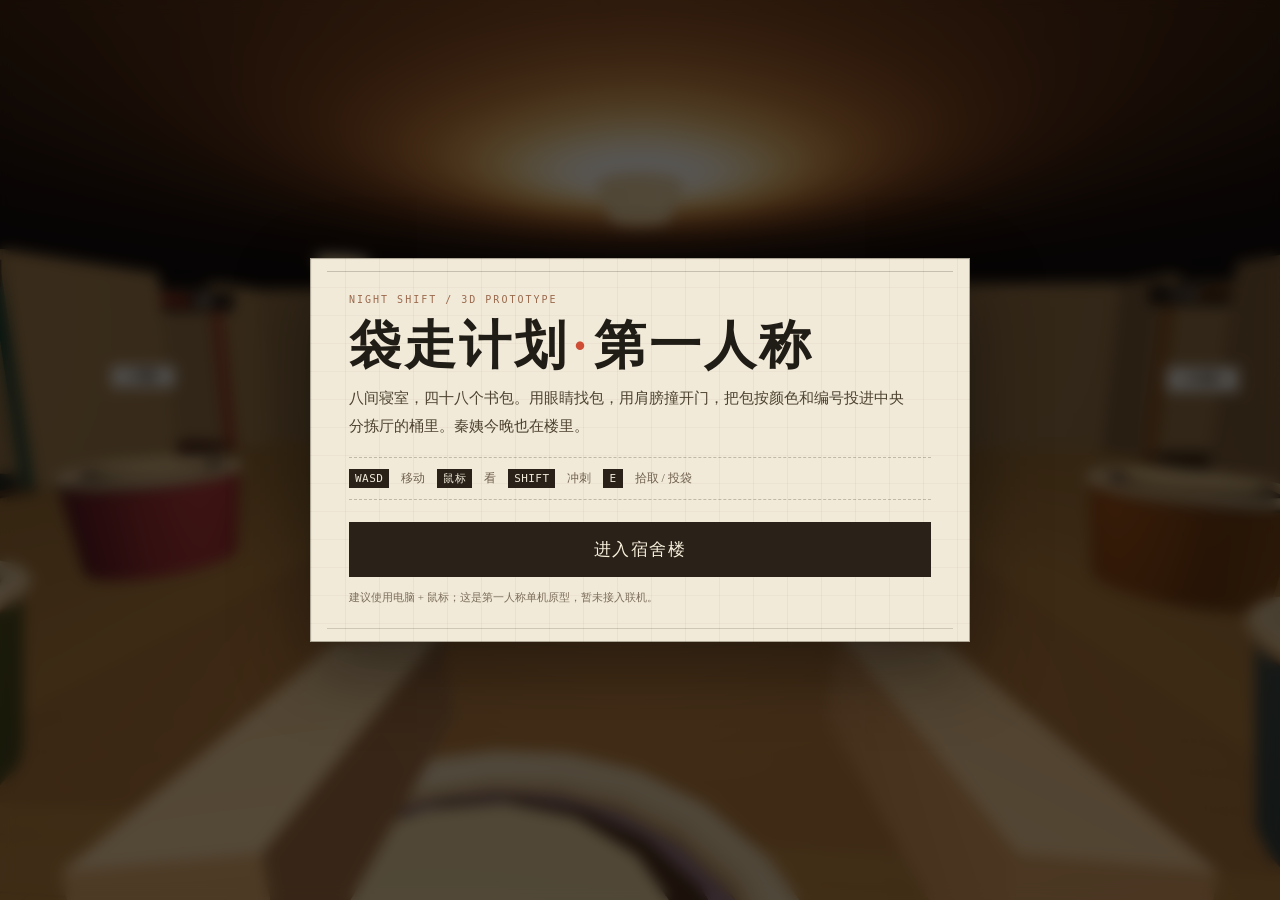
==== commit 23b045dd: "Fix first-person menu label" ====
--- a/first-person/index.html
+++ b/first-person/index.html
@@ -143,7 +143,7 @@
 
   <div id="start" class="fp-overlay">
     <div class="fp-card start-card">
-      <div class="eyebrow">CO-OP NIGHT SHIFT / 3D PROTOTYPE</div>
+      <div class="eyebrow">NIGHT SHIFT / 3D PROTOTYPE</div>
       <h1>袋走计划<span>·</span>第一人称</h1>
       <p class="lede">八间寝室，四十八个书包。用眼睛找包，用肩膀撞开门，把包按颜色和编号投进中央分拣厅的桶里。秦姨今晚也在楼里。</p>
       <div class="rule-row"><b>WASD</b> 移动 <b>鼠标</b> 看 <b>SHIFT</b> 冲刺 <b>E</b> 拾取 / 投袋</div>
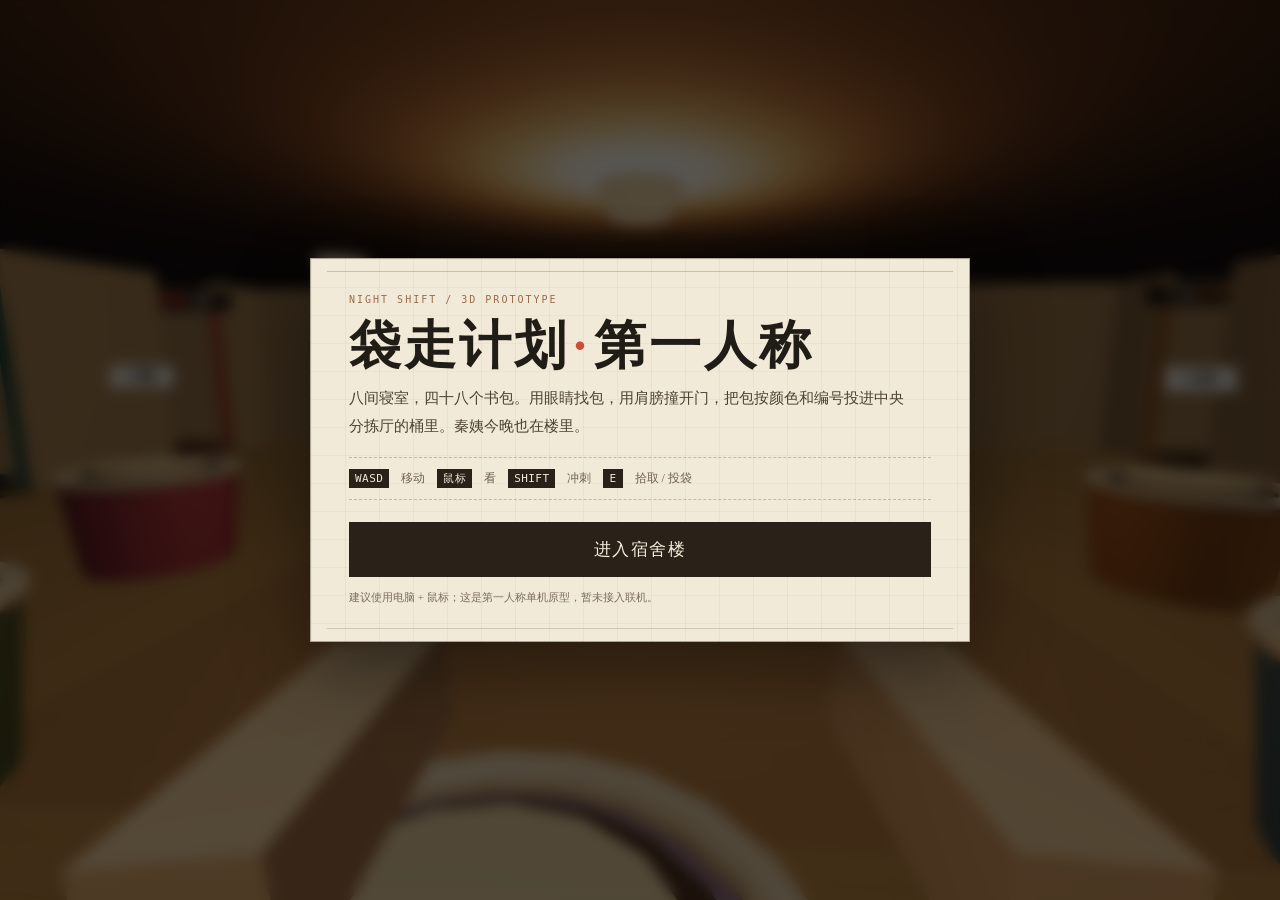
==== commit 9f99f156: "Improve warden run naturalness" ====
--- a/first-person/index.html
+++ b/first-person/index.html
@@ -264,8 +264,13 @@
     group: null,
     mode: 'patrol',
     angle: 0,
+    facing: 0,
+    phase: 0,
+    walk: 0,
+    speed: 0,
     grace: 6,
-    shadow: null
+    shadow: null,
+    rig: null
   };
 
   let state = 'menu'; // menu | playing | paused | caught | result
@@ -542,37 +547,101 @@
 
   function buildWarden() {
     const g = new THREE.Group();
-    const coat = new THREE.Mesh(new THREE.CylinderGeometry(0.4, 0.52, 1.2, 10),
-      new THREE.MeshStandardMaterial({ color: 0x201b1a, roughness: 0.93 }));
-    coat.position.y = 0.8; g.add(coat);
+    const torso = new THREE.Group();
+    g.add(torso);
+
+    const coatMat = new THREE.MeshStandardMaterial({ color: 0x2a2320, roughness: 0.93 });
+    const coat = new THREE.Mesh(new THREE.CylinderGeometry(0.4, 0.5, 0.86, 10), coatMat);
+    coat.position.y = 0.97;
+    torso.add(coat);
+    const hem = new THREE.Mesh(new THREE.CylinderGeometry(0.49, 0.53, 0.1, 10),
+      new THREE.MeshStandardMaterial({ color: 0x1d1816, roughness: 0.98 }));
+    hem.position.y = 0.54;
+    torso.add(hem);
+
     const shoulders = new THREE.Mesh(new THREE.BoxGeometry(0.9, 0.22, 0.42),
       new THREE.MeshStandardMaterial({ color: 0x151212, roughness: 0.95 }));
-    shoulders.position.y = 1.38; g.add(shoulders);
-    const head = new THREE.Mesh(new THREE.SphereGeometry(0.25, 12, 10),
-      new THREE.MeshStandardMaterial({ color: 0xc9a583, roughness: 0.85 }));
-    head.position.y = 1.72; g.add(head);
-    const hair = new THREE.Mesh(new THREE.SphereGeometry(0.27, 12, 8, 0, TAU, 0, Math.PI * 0.55),
+    shoulders.position.y = 1.38;
+    torso.add(shoulders);
+
+    const skinMat = new THREE.MeshStandardMaterial({ color: 0xc9a583, roughness: 0.85 });
+    const head = new THREE.Mesh(new THREE.SphereGeometry(0.25, 14, 12), skinMat);
+    head.position.y = 1.72;
+    torso.add(head);
+    const neck = new THREE.Mesh(new THREE.CylinderGeometry(0.095, 0.11, 0.16, 8), skinMat);
+    neck.position.y = 1.53;
+    torso.add(neck);
+    const hair = new THREE.Mesh(new THREE.SphereGeometry(0.27, 14, 9, 0, TAU, 0, Math.PI * 0.55),
       new THREE.MeshStandardMaterial({ color: 0x1b1715, roughness: 1 }));
-    hair.position.y = 1.78; g.add(hair);
+    hair.position.y = 1.78;
+    torso.add(hair);
     for (const sx of [-0.09, 0.09]) {
       const eye = new THREE.Mesh(new THREE.SphereGeometry(0.028, 6, 6),
         new THREE.MeshBasicMaterial({ color: 0xff5a3d }));
-      eye.position.set(sx, 1.74, 0.225); g.add(eye);
-    }
-    for (const sx of [-0.5, 0.5]) {
-      const arm = new THREE.Mesh(new THREE.CylinderGeometry(0.1, 0.12, 0.9, 8),
-        new THREE.MeshStandardMaterial({ color: 0x221c1a, roughness: 1 }));
-      arm.position.set(sx, 0.95, 0); arm.rotation.z = sx > 0 ? -0.12 : 0.12; g.add(arm);
-    }
+      eye.position.set(sx, 1.74, 0.225);
+      torso.add(eye);
+    }
+
+    const armMat = new THREE.MeshStandardMaterial({ color: 0x221c1a, roughness: 1 });
+    const arms = {};
+    for (const sign of [-1, 1]) {
+      const pivot = new THREE.Group();
+      pivot.position.set(sign * 0.49, 1.33, 0);
+      torso.add(pivot);
+      const arm = new THREE.Mesh(new THREE.CylinderGeometry(0.085, 0.115, 0.72, 8), armMat);
+      arm.position.y = -0.36;
+      pivot.add(arm);
+      const hand = new THREE.Mesh(new THREE.SphereGeometry(0.095, 8, 6), skinMat);
+      hand.position.y = -0.73;
+      pivot.add(hand);
+      pivot.rotation.z = sign > 0 ? -0.08 : 0.08;
+      arms[sign > 0 ? 'armR' : 'armL'] = pivot;
+    }
+
+    const legMat = new THREE.MeshStandardMaterial({ color: 0x3b2d26, roughness: 1 });
+    const shoeMat = new THREE.MeshStandardMaterial({ color: 0x120e0c, roughness: 0.8 });
+    const legs = {};
+    for (const sign of [-1, 1]) {
+      const hip = new THREE.Group();
+      hip.position.set(sign * 0.17, 0.72, 0);
+      g.add(hip);
+      const thigh = new THREE.Mesh(new THREE.CylinderGeometry(0.095, 0.11, 0.34, 8), legMat);
+      thigh.position.y = -0.17;
+      hip.add(thigh);
+      const knee = new THREE.Group();
+      knee.position.y = -0.34;
+      hip.add(knee);
+      const shin = new THREE.Mesh(new THREE.CylinderGeometry(0.08, 0.095, 0.28, 8), legMat);
+      shin.position.y = -0.14;
+      knee.add(shin);
+      const shoe = new THREE.Mesh(new THREE.BoxGeometry(0.22, 0.12, 0.34), shoeMat);
+      shoe.position.set(0, -0.31, 0.07);
+      knee.add(shoe);
+      const key = sign > 0 ? 'R' : 'L';
+      legs['leg' + key] = hip;
+      legs['knee' + key] = knee;
+    }
+
     const lamp = new THREE.PointLight(0xff5638, 2.4, 4.5, 2);
-    lamp.position.set(0, 1.4, 0.25); g.add(lamp);
+    lamp.position.set(0, 1.4, 0.25);
+    torso.add(lamp);
+
     const shadow = new THREE.Mesh(new THREE.CircleGeometry(0.48, 20),
       new THREE.MeshBasicMaterial({ color: 0x000000, transparent: true, opacity: 0.3, depthWrite: false }));
-    shadow.rotation.x = -Math.PI / 2; shadow.position.y = 0.022; g.add(shadow);
+    shadow.rotation.x = -Math.PI / 2;
+    shadow.position.y = 0.022;
+    g.add(shadow);
+
     g.position.set(0, 0, 0);
     scene.add(g);
     warden.group = g;
     warden.shadow = shadow;
+    warden.rig = {
+      torso, head,
+      armL: arms.armL, armR: arms.armR,
+      legL: legs.legL, legR: legs.legR,
+      kneeL: legs.kneeL, kneeR: legs.kneeR
+    };
   }
 
   /* ---------------- bags ---------------- */
@@ -878,12 +947,60 @@
 
   /* ---------------- warden ---------------- */
 
+  function turnAngle(current, target, rate) {
+    const diff = Math.atan2(Math.sin(target - current), Math.cos(target - current));
+    return current + diff * Math.min(1, rate);
+  }
+
+  function animateWarden(dt, moving, speed) {
+    const rig = warden.rig;
+    if (!rig) return;
+    const want = moving ? 1 : 0;
+    warden.walk += (want - warden.walk) * Math.min(1, dt * 9);
+    if (moving) warden.phase += dt * (3.7 * speed + 2.2);
+    else warden.phase += dt * 0.8;
+
+    const stride = Math.sin(warden.phase);
+    const swing = stride * warden.walk;
+    const amp = warden.mode === 'chase' ? 0.78 : 0.52;
+    rig.legL.rotation.x = swing * amp;
+    rig.legR.rotation.x = -swing * amp;
+    rig.kneeL.rotation.x = Math.max(0, stride) * 0.95 * warden.walk;
+    rig.kneeR.rotation.x = Math.max(0, -stride) * 0.95 * warden.walk;
+    rig.armL.rotation.x = -swing * amp * 0.82;
+    rig.armR.rotation.x = swing * amp * 0.82;
+    rig.armL.rotation.z = 0.09 + Math.sin(warden.phase * 2) * 0.02 * warden.walk;
+    rig.armR.rotation.z = -0.09 - Math.sin(warden.phase * 2) * 0.02 * warden.walk;
+    rig.torso.position.y = Math.abs(stride) * 0.034 * warden.walk
+      + Math.sin(elapsed * 1.7) * 0.006 * (1 - warden.walk);
+    rig.torso.rotation.z = stride * 0.028 * warden.walk;
+    rig.torso.rotation.x = 0.08 * warden.walk + Math.sin(warden.phase * 2) * 0.012 * warden.walk;
+    rig.head.rotation.z = -rig.torso.rotation.z * 0.75;
+    rig.head.rotation.x = -rig.torso.rotation.x * 0.55;
+  }
+
   function resetWarden() {
     warden.pos.set(0, 0, 0);
     warden.group.position.set(0, 0, 0);
     warden.angle = 0;
+    warden.facing = 0;
+    warden.phase = 0;
+    warden.walk = 0;
+    warden.speed = 0;
     warden.mode = 'patrol';
     warden.grace = 6;
+    warden.group.rotation.y = 0;
+    if (warden.rig) {
+      warden.rig.torso.position.y = 0;
+      warden.rig.torso.rotation.set(0, 0, 0);
+      warden.rig.armL.rotation.set(0, 0, 0.08);
+      warden.rig.armR.rotation.set(0, 0, -0.08);
+      warden.rig.legL.rotation.set(0, 0, 0);
+      warden.rig.legR.rotation.set(0, 0, 0);
+      warden.rig.kneeL.rotation.set(0, 0, 0);
+      warden.rig.kneeR.rotation.set(0, 0, 0);
+      warden.rig.head.rotation.set(0, 0, 0);
+    }
   }
 
   function capturePlayer() {
@@ -901,9 +1018,14 @@
   }
 
   function updateWarden(dt) {
+    if (!warden.group) return;
     if (warden.grace > 0) {
       warden.grace -= dt;
-      warden.group.rotation.y += dt * 0.4;
+      warden.speed += (0 - warden.speed) * Math.min(1, dt * 6);
+      warden.facing = turnAngle(warden.facing,
+        Math.atan2(player.pos.x - warden.pos.x, player.pos.z - warden.pos.z), dt * 2.4);
+      warden.group.rotation.y = warden.facing;
+      animateWarden(dt, false, 0);
       return;
     }
     const inHall = player.pos.x > -9 && player.pos.x < 9 && player.pos.z > -8 && player.pos.z < 8;
@@ -922,12 +1044,22 @@
     }
     const dx = tx - warden.pos.x, dz = tz - warden.pos.z;
     const d = Math.hypot(dx, dz);
-    if (d > 0.02) {
-      warden.pos.x += dx / d * speed * dt;
-      warden.pos.z += dz / d * speed * dt;
+    warden.speed += (speed - warden.speed) * Math.min(1, dt * 4.8);
+    const step = Math.min(d, warden.speed * dt);
+    if (step > 0.0004) {
+      warden.pos.x += dx / d * step;
+      warden.pos.z += dz / d * step;
+    }
+
+    const faceX = warden.mode === 'chase' ? player.pos.x - warden.pos.x : dx;
+    const faceZ = warden.mode === 'chase' ? player.pos.z - warden.pos.z : dz;
+    if (Math.hypot(faceX, faceZ) > 0.04) {
+      const rate = warden.mode === 'chase' ? 7.5 : 5;
+      warden.facing = turnAngle(warden.facing, Math.atan2(faceX, faceZ), dt * rate);
     }
     warden.group.position.set(warden.pos.x, 0, warden.pos.z);
-    warden.group.rotation.y = Math.atan2(player.pos.x - warden.pos.x, player.pos.z - warden.pos.z) + Math.PI;
+    warden.group.rotation.y = warden.facing;
+    animateWarden(dt, step > 0.0004, warden.speed);
     if (pd < 1.08 && warden.mode === 'chase') capturePlayer();
   }
 
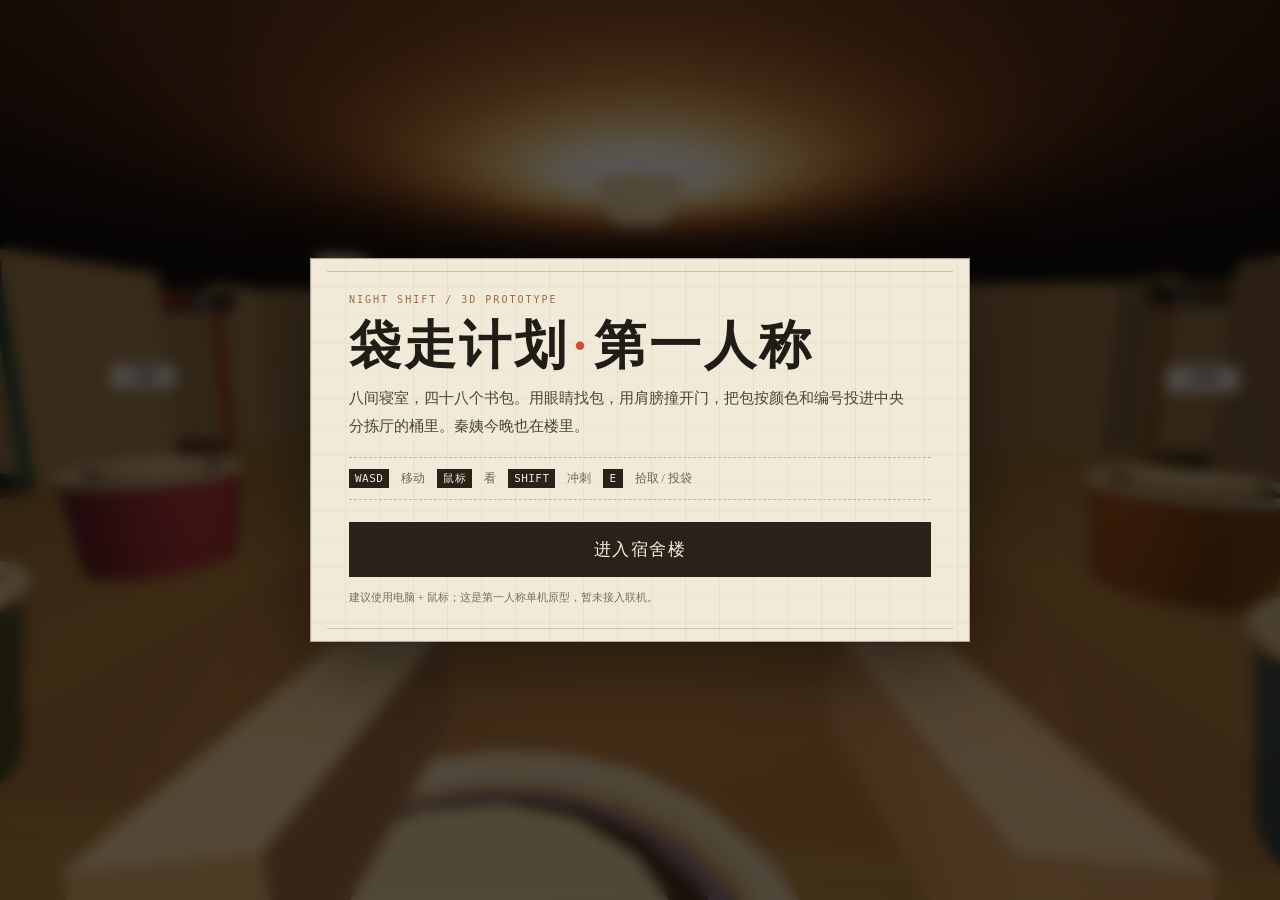
==== commit 111065ee: "Fix bin targeting and add matching-bin beacons" ====
--- a/first-person/index.html
+++ b/first-person/index.html
@@ -519,9 +519,25 @@
       const label = labelSprite(String(roomId).padStart(2, '0') + ' ' + room.name,
         '#2a2118', '#f4e8d1', 0.58, 0.2, 1.72);
       group.add(label);
+      const beaconMat = new THREE.MeshBasicMaterial({
+        color: room.color, transparent: true, opacity: 0.7, depthWrite: false
+      });
+      const beacon = new THREE.Group();
+      const gem = new THREE.Mesh(new THREE.OctahedronGeometry(0.16, 0), beaconMat);
+      gem.position.y = 2.18;
+      beacon.add(gem);
+      const halo = new THREE.Mesh(new THREE.TorusGeometry(0.84, 0.026, 6, 36), beaconMat);
+      halo.rotation.x = Math.PI / 2;
+      halo.position.y = 0.035;
+      beacon.add(halo);
+      beacon.visible = false;
+      group.add(beacon);
       scene.add(group);
       colliders.push({ x1: x - 0.74, x2: x + 0.74, z1: z - 0.74, z2: z + 0.74 });
-      bins.push({ room: roomId, name: room.name, color: room.color, x, z, group, fill, label, filled: 0, flash: 0 });
+      bins.push({
+        room: roomId, name: room.name, color: room.color, x, z,
+        group, fill, label, beacon, gem, halo, beaconMat, filled: 0, flash: 0
+      });
     });
 
     // hall rug / center decal
@@ -738,17 +754,17 @@
     return null;
   }
 
-  function setPrompt(text, full = false, hot = false) {
+  function setPrompt(text, full = false, hot = false, showKey = true) {
     if (!text) {
       ui.prompt.classList.add('hidden');
       ui.crosshair.classList.remove('hot');
       promptKey = '';
       return;
     }
-    const key = text + (full ? '|f' : '') + (hot ? '|h' : '');
+    const key = text + (full ? '|f' : '') + (hot ? '|h' : '') + (showKey ? '' : '|n');
     if (key !== promptKey) {
       promptKey = key;
-      ui.prompt.innerHTML = '<kbd>E</kbd>' + text;
+      ui.prompt.innerHTML = (showKey ? '<kbd>E</kbd>' : '') + text;
       ui.prompt.classList.remove('hidden');
       ui.prompt.classList.toggle('full', full);
       ui.crosshair.classList.toggle('hot', hot);
@@ -788,9 +804,10 @@
     ui.danger.classList.toggle('show', danger);
   }
 
-  function nearestBin() {
-    let best = null, bd = 2.35;
+  function nearestBin(matchOnly = false) {
+    let best = null, bd = 2.6;
     for (const b of bins) {
+      if (matchOnly && !player.carrying.some(x => x.room === b.room)) continue;
       const d = Math.hypot(player.pos.x - b.x, player.pos.z - b.z);
       if (d < bd) { bd = d; best = b; }
     }
@@ -809,21 +826,26 @@
 
   function updatePrompt() {
     if (state !== 'playing') { setPrompt(''); return; }
-    const bin = nearestBin();
+    const matchBin = nearestBin(true);
+    if (matchBin) {
+      const matching = player.carrying.filter(b => b.room === matchBin.room);
+      setPrompt(`把 ${matching.length} 个 ${String(matchBin.room).padStart(2, '0')} ${matchBin.name}包 投进桶里`, false, true);
+      return;
+    }
     const bag = nearestBag();
-    const matching = bin ? player.carrying.filter(b => b.room === bin.room) : [];
-    if (matching.length) {
-      setPrompt(`把 ${matching.length} 个 ${String(bin.room).padStart(2, '0')} ${bin.name}包 投进桶里`, false, true);
-      return;
-    }
     if (bag) {
-      if (player.carrying.length >= 3) setPrompt('手里拿满了，先去中央投桶', true, false);
+      if (player.carrying.length >= 3) setPrompt('手里拿满了，先去中央投桶', true, false, false);
       else setPrompt(`拾取 ${String(bag.room).padStart(2, '0')} ${bag.name}包`, false, true);
       return;
     }
-    if (bin) {
-      if (!player.carrying.length) { setPrompt(''); return; }
-      setPrompt(`这是 ${String(bin.room).padStart(2, '0')} ${bin.name}桶，不是手里的颜色`, false, false);
+    const bin = nearestBin();
+    if (bin && player.carrying.length) {
+      setPrompt(`这是 ${String(bin.room).padStart(2, '0')} ${bin.name}桶，颜色不对；找闪光的同色桶`, false, false, false);
+      return;
+    }
+    if (player.carrying.length) {
+      const held = player.carrying.map(b => `${String(b.room).padStart(2, '0')} ${b.name}`).join('、');
+      setPrompt(`去中央找闪光的同色桶：${held}`, false, false, false);
       return;
     }
     setPrompt('');
@@ -887,9 +909,9 @@
 
   function interact() {
     if (state !== 'playing') return;
-    const bin = nearestBin();
-    if (bin && player.carrying.some(b => b.room === bin.room)) {
-      deposit(bin);
+    const matchBin = nearestBin(true);
+    if (matchBin) {
+      deposit(matchBin);
       return;
     }
     const bag = nearestBag();
@@ -897,8 +919,9 @@
       pickup(bag);
       return;
     }
+    const bin = nearestBin();
     if (bin) {
-      toast(`这是 ${String(bin.room).padStart(2, '0')} ${bin.name}桶，去找同色同号的包。`, '');
+      toast(`这是 ${String(bin.room).padStart(2, '0')} ${bin.name}桶，去找闪光的同色桶。`, '');
     }
   }
 
@@ -1301,6 +1324,17 @@
       }
       b.fill.scale.y = 0.45 + (b.filled / 6) * 2.1;
       b.fill.position.y = 0.9 + (b.filled / 6) * 0.1;
+      if (b.beacon) {
+        const hot = state === 'playing' && player.carrying.some(x => x.room === b.room);
+        b.beacon.visible = hot;
+        if (hot) {
+          b.beaconMat.opacity = 0.52 + 0.26 * Math.sin(elapsed * 5);
+          b.gem.rotation.y += dt * 2.4;
+          b.gem.position.y = 2.18 + Math.sin(elapsed * 3) * 0.09;
+          const s = 1 + Math.sin(elapsed * 3) * 0.045;
+          b.halo.scale.setScalar(s);
+        }
+      }
     }
 
     renderer.render(scene, camera);
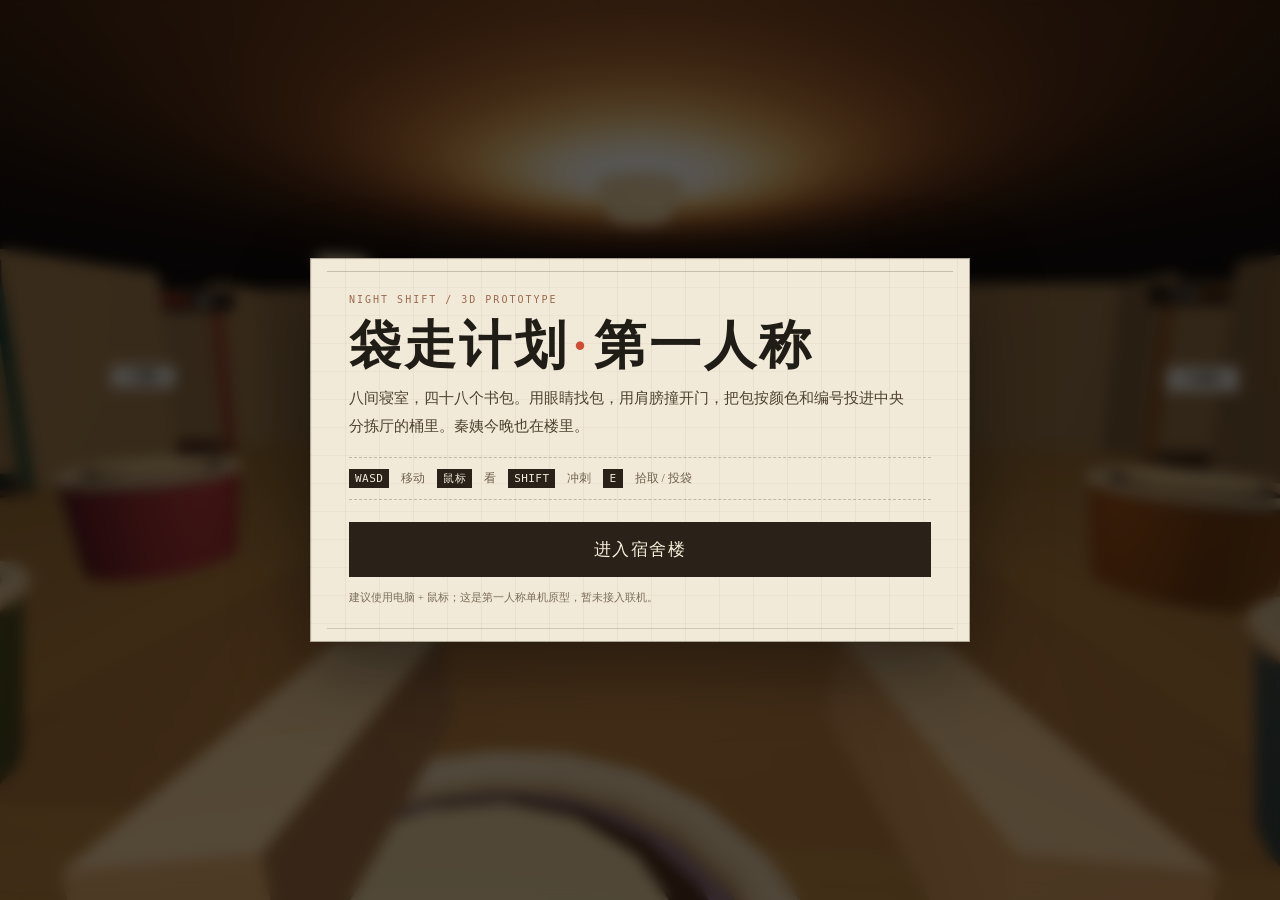
==== commit ed1d1fa5: "Add mobile touch controls to first-person mode" ====
--- a/first-person/index.html
+++ b/first-person/index.html
@@ -117,8 +117,52 @@
   #prompt{bottom:98px;font-size:12px}
   .rule-row{font-size:11px}
 }
-
-
+
+/* ---------------- touch / mobile ---------------- */
+.touch-only{display:none!important}
+body.touch .touch-only{display:block!important}
+body.touch .desktop-only{display:none!important}
+body.touch{overscroll-behavior:none;touch-action:none}
+body.touch #scene{touch-action:none}
+body.touch .rule-row.touch-only{display:flex!important}
+body.touch .fp-card{max-height:90vh;overflow:auto}
+body.touch .fp-top{padding:10px 12px;padding-top:calc(10px + env(safe-area-inset-top,0px));gap:8px;align-items:center}
+body.touch .fp-brand b{font-size:18px}
+body.touch .fp-brand span{display:none}
+body.touch .fp-clock{min-width:128px;padding:5px 9px}
+body.touch .fp-clock b{font-size:22px}
+body.touch .fp-stat{min-width:92px;padding:6px 8px}
+body.touch .fp-stat b{font-size:16px}
+body.touch #room-label{left:12px;top:70px;font-size:11px}
+body.touch #objective{right:12px;top:70px;font-size:10px;max-width:160px}
+body.touch #carry-row{left:calc(15px + 122px);bottom:calc(16px + env(safe-area-inset-bottom,0px))}
+body.touch #hearts{left:calc(15px + 122px);bottom:calc(70px + env(safe-area-inset-bottom,0px));font-size:17px}
+body.touch #prompt{bottom:118px;max-width:calc(100vw - 48px);white-space:normal;text-align:center;font-size:12px}
+
+#touch-ui{position:absolute;inset:0;pointer-events:none;z-index:12}
+#joy{position:absolute;left:calc(16px + env(safe-area-inset-left,0px));bottom:calc(16px + env(safe-area-inset-bottom,0px));width:112px;height:112px;border-radius:50%;border:1px solid rgba(242,234,217,.34);background:radial-gradient(circle at 35% 30%,rgba(242,234,217,.18),rgba(12,11,9,.36));box-shadow:inset 0 0 28px rgba(0,0,0,.24),0 8px 24px rgba(0,0,0,.22);pointer-events:auto;touch-action:none;backdrop-filter:blur(3px)}
+#joy:after{content:"";position:absolute;inset:18px;border-radius:50%;border:1px dashed rgba(242,234,217,.14)}
+#joy-knob{position:absolute;left:50%;top:50%;width:46px;height:46px;border-radius:50%;border:1px solid rgba(242,234,217,.48);background:rgba(242,234,217,.28);box-shadow:0 2px 8px rgba(0,0,0,.35);transform:translate(-50%,-50%)}
+.touch-control{display:none;pointer-events:auto;touch-action:none;-webkit-tap-highlight-color:transparent;user-select:none;white-space:nowrap;padding:0;line-height:1}
+body.touch .touch-control{display:grid}
+#touch-action,#touch-sprint{position:absolute;bottom:calc(18px + env(safe-area-inset-bottom,0px));border-radius:50%;place-items:center;color:#f8efdc;border:1px solid rgba(242,234,217,.44);background:rgba(17,14,11,.7);box-shadow:0 6px 20px rgba(0,0,0,.3);backdrop-filter:blur(4px);font-size:14px;letter-spacing:.08em;transition:transform .08s ease,background .08s ease}
+#touch-action{right:calc(18px + env(safe-area-inset-right,0px));width:78px;height:78px;font-size:15px;background:rgba(196,70,48,.78);border-color:rgba(255,220,190,.62)}
+#touch-sprint{right:calc(108px + env(safe-area-inset-right,0px));width:62px;height:62px;font-size:13px}
+#touch-action.active,#touch-sprint.active{transform:scale(.94);background:rgba(242,234,217,.9);color:var(--ink)}
+#touch-pause{width:40px;height:40px;padding:0;border-radius:50%;place-items:center;color:#f6eddb;border:1px solid rgba(242,234,217,.34);background:rgba(14,12,9,.56);font:700 15px/1 ui-monospace,Consolas,monospace;backdrop-filter:blur(5px)}
+body.touch #touch-pause{display:grid}
+#mobile-rotate{position:absolute;left:50%;top:calc(76px + env(safe-area-inset-top,0px));transform:translateX(-50%);z-index:15;padding:5px 12px;border:1px solid rgba(242,234,217,.24);background:rgba(14,12,9,.56);color:#e5d4b9;font-size:11px;letter-spacing:.12em;pointer-events:none;white-space:nowrap}
+@media (orientation:landscape){#mobile-rotate{display:none!important}}
+@media (orientation:portrait){
+  body.touch .fp-card h1{font-size:29px;white-space:normal;letter-spacing:0}
+  body.touch .fp-brand{display:none}
+  body.touch .fp-clock{min-width:118px}
+  body.touch .fp-stat{min-width:82px}
+  #touch-action{width:70px;height:70px}
+  #touch-sprint{width:56px;height:56px;right:calc(96px + env(safe-area-inset-right,0px))}
+}
+
+
 </style>
 </head>
 <body>
@@ -130,6 +174,7 @@
       <div class="fp-brand"><b>袋走计划</b><span>FIRST-PERSON TEST</span></div>
       <div class="fp-clock"><span>天亮倒计时</span><b id="clock">05:00</b></div>
       <div class="fp-stat"><span>已归位</span><b><i id="sorted">0</i> / 48</b></div>
+      <button id="touch-pause" class="touch-control" aria-label="暂停">Ⅱ</button>
     </div>
     <div id="room-label">中央分拣厅</div>
     <div id="objective">把包按颜色投进同号桶</div>
@@ -139,6 +184,12 @@
     <div id="hearts"></div>
     <div id="toast-layer"></div>
     <div id="danger-vignette"></div>
+    <div id="mobile-rotate" class="touch-only">建议横屏游玩</div>
+    <div id="touch-ui" class="touch-only">
+      <div id="joy"><div id="joy-knob"></div></div>
+      <button id="touch-sprint" class="touch-control" aria-label="冲刺">冲刺</button>
+      <button id="touch-action" class="touch-control" aria-label="拾取或投袋">拾取</button>
+    </div>
   </div>
 
   <div id="start" class="fp-overlay">
@@ -146,9 +197,11 @@
       <div class="eyebrow">NIGHT SHIFT / 3D PROTOTYPE</div>
       <h1>袋走计划<span>·</span>第一人称</h1>
       <p class="lede">八间寝室，四十八个书包。用眼睛找包，用肩膀撞开门，把包按颜色和编号投进中央分拣厅的桶里。秦姨今晚也在楼里。</p>
-      <div class="rule-row"><b>WASD</b> 移动 <b>鼠标</b> 看 <b>SHIFT</b> 冲刺 <b>E</b> 拾取 / 投袋</div>
+      <div class="rule-row desktop-only"><b>WASD</b> 移动 <b>鼠标</b> 看 <b>SHIFT</b> 冲刺 <b>E</b> 拾取 / 投袋</div>
+      <div class="rule-row touch-only">左下摇杆移动 · 右侧拖动看 · 右下按钮拾取 / 冲刺</div>
       <button id="enter">进入宿舍楼</button>
-      <div class="tiny">建议使用电脑 + 鼠标；这是第一人称单机原型，暂未接入联机。</div>
+      <div class="tiny desktop-only">建议使用电脑 + 鼠标；这是第一人称单机原型，暂未接入联机。</div>
+      <div class="tiny touch-only">手机请横屏游玩；3D 比较吃性能，卡的话关掉其他应用。</div>
     </div>
   </div>
 
@@ -208,16 +261,25 @@
   const clamp = (v, a, b) => Math.max(a, Math.min(b, v));
   const TAU = Math.PI * 2;
 
+  const IS_TOUCH = (() => {
+    try {
+      if (new URLSearchParams(location.search).get('touch') === '1') return true;
+      if (matchMedia('(pointer: coarse)').matches) return true;
+      return (navigator.maxTouchPoints || 0) > 0 || 'ontouchstart' in window;
+    } catch (e) { return false; }
+  })();
+  document.body.classList.toggle('touch', IS_TOUCH);
+
   const canvas = $('#scene');
   let renderer;
   try {
-    renderer = new THREE.WebGLRenderer({ canvas, antialias: true, powerPreference: 'high-performance' });
+    renderer = new THREE.WebGLRenderer({ canvas, antialias: !IS_TOUCH, powerPreference: 'high-performance' });
   } catch (e) {
     $('#unsupported').classList.remove('hidden');
     $('#start').classList.add('hidden');
     return;
   }
-  renderer.setPixelRatio(Math.min(window.devicePixelRatio || 1, 2));
+  renderer.setPixelRatio(Math.min(window.devicePixelRatio || 1, IS_TOUCH ? 1.5 : 2));
   renderer.setSize(window.innerWidth, window.innerHeight, false);
   renderer.outputColorSpace = THREE.SRGBColorSpace;
   renderer.toneMapping = THREE.ACESFilmicToneMapping;
@@ -281,6 +343,11 @@
   let promptKey = '';
   let carryKey = '';
   let pointerHadLock = false;
+  const touchInput = {
+    joyId: null, joyX: 0, joyY: 0,
+    lookId: null, lookX: 0, lookY: 0,
+    sprint: false
+  };
 
   const ui = {
     hud: $('#hud'),
@@ -303,7 +370,13 @@
     resultEyebrow: $('#result-eyebrow'),
     resultSorted: $('#result-sorted'),
     resultTime: $('#result-time'),
-    resultCaught: $('#result-caught')
+    resultCaught: $('#result-caught'),
+    joy: $('#joy'),
+    joyKnob: $('#joy-knob'),
+    touchAction: $('#touch-action'),
+    touchSprint: $('#touch-sprint'),
+    touchPause: $('#touch-pause'),
+    mobileRotate: $('#mobile-rotate')
   };
 
   /* ---------------- textures ---------------- */
@@ -761,10 +834,11 @@
       promptKey = '';
       return;
     }
-    const key = text + (full ? '|f' : '') + (hot ? '|h' : '') + (showKey ? '' : '|n');
+    const useKey = showKey && !IS_TOUCH;
+    const key = text + (full ? '|f' : '') + (hot ? '|h' : '') + (useKey ? '' : '|n');
     if (key !== promptKey) {
       promptKey = key;
-      ui.prompt.innerHTML = (showKey ? '<kbd>E</kbd>' : '') + text;
+      ui.prompt.innerHTML = (useKey ? '<kbd>E</kbd>' : '') + text;
       ui.prompt.classList.remove('hidden');
       ui.prompt.classList.toggle('full', full);
       ui.crosshair.classList.toggle('hot', hot);
@@ -799,6 +873,9 @@
     for (let i = 0; i < 3; i++) hearts += `<i class="${i < player.hearts ? 'on' : ''}">●</i>`;
     ui.hearts.innerHTML = hearts;
     renderCarry();
+    if (IS_TOUCH && ui.touchAction) {
+      ui.touchAction.textContent = player.carrying.length && nearestBin(true) ? '投袋' : '拾取';
+    }
     const d = Math.hypot(player.pos.x - warden.pos.x, player.pos.z - warden.pos.z);
     const danger = state === 'playing' && warden.grace <= 0 && d < 5.2;
     ui.danger.classList.toggle('show', danger);
@@ -946,14 +1023,20 @@
   const keys = Object.create(null);
 
   function updatePlayer(dt) {
-    const forward = (keys.KeyW || keys.ArrowUp ? 1 : 0) - (keys.KeyS || keys.ArrowDown ? 1 : 0);
-    const strafe = (keys.KeyD || keys.ArrowRight ? 1 : 0) - (keys.KeyA || keys.ArrowLeft ? 1 : 0);
-    const sprint = keys.ShiftLeft || keys.ShiftRight;
+    let forward = (keys.KeyW || keys.ArrowUp ? 1 : 0) - (keys.KeyS || keys.ArrowDown ? 1 : 0);
+    let strafe = (keys.KeyD || keys.ArrowRight ? 1 : 0) - (keys.KeyA || keys.ArrowLeft ? 1 : 0);
+    if (touchInput.joyId !== null) {
+      forward += -touchInput.joyY;
+      strafe += touchInput.joyX;
+    }
+    forward = clamp(forward, -1, 1);
+    strafe = clamp(strafe, -1, 1);
+    const sprint = keys.ShiftLeft || keys.ShiftRight || touchInput.sprint;
     let speed = sprint ? 6.05 : 4.05;
     if (player.invuln > 0) player.invuln -= dt;
-    if (forward || strafe) {
-      const len = Math.hypot(forward, strafe);
-      const f = forward / len, s = strafe / len;
+    const mag = Math.hypot(forward, strafe);
+    if (mag > 0.03) {
+      const f = forward / Math.max(1, mag), s = strafe / Math.max(1, mag);
       const fx = -Math.sin(player.yaw), fz = -Math.cos(player.yaw);
       const rx = Math.cos(player.yaw), rz = -Math.sin(player.yaw);
       tryMove((fx * f + rx * s) * speed * dt, (fz * f + rz * s) * speed * dt);
@@ -1031,6 +1114,7 @@
     state = 'caught';
     caughtTimer = 2.6;
     caughtCount++;
+    resetTouchInput();
     player.hearts = Math.max(0, player.hearts - 1);
     dropCarried();
     ui.capture.classList.remove('hidden');
@@ -1131,6 +1215,7 @@
   }
 
   function requestLock() {
+    if (IS_TOUCH) return;
     if (document.pointerLockElement === canvas) return;
     try {
       const p = canvas.requestPointerLock();
@@ -1138,8 +1223,20 @@
     } catch (e) { /* headless / unsupported */ }
   }
 
+  function resetTouchInput() {
+    touchInput.joyId = null;
+    touchInput.joyX = 0;
+    touchInput.joyY = 0;
+    touchInput.lookId = null;
+    touchInput.sprint = false;
+    if (ui.joyKnob) ui.joyKnob.style.transform = 'translate(-50%,-50%)';
+    if (ui.touchAction) ui.touchAction.classList.remove('active');
+    if (ui.touchSprint) ui.touchSprint.classList.remove('active');
+  }
+
   function startGame() {
     resetRound();
+    resetTouchInput();
     state = 'playing';
     ui.start.classList.add('hidden');
     ui.result.classList.add('hidden');
@@ -1148,13 +1245,14 @@
     ui.hud.classList.remove('hidden');
     pointerHadLock = false;
     requestLock();
-    toast('48 个包，5 分钟。按 E 拾取 / 投袋。', 'gold');
+    toast(IS_TOUCH ? '左下摇杆移动，右侧拖动看，右下按钮拾取 / 冲刺。' : '48 个包，5 分钟。按 E 拾取 / 投袋。', 'gold');
     setTimeout(() => { if (state === 'playing') toast('秦姨 6 秒后开始巡楼。', ''); }, 650);
   }
 
   function finish(win, reason) {
     if (state === 'result') return;
     state = 'result';
+    resetTouchInput();
     if (document.pointerLockElement === canvas) document.exitPointerLock();
     ui.hud.classList.add('hidden');
     ui.capture.classList.add('hidden');
@@ -1182,6 +1280,7 @@
   function pauseGame() {
     if (state !== 'playing') return;
     state = 'paused';
+    resetTouchInput();
     ui.pause.classList.remove('hidden');
     if (document.pointerLockElement === canvas) document.exitPointerLock();
   }
@@ -1195,6 +1294,7 @@
 
   function backToMenu() {
     state = 'menu';
+    resetTouchInput();
     ui.hud.classList.add('hidden');
     ui.start.classList.remove('hidden');
     ui.pause.classList.add('hidden');
@@ -1226,16 +1326,17 @@
   addEventListener('keyup', e => { keys[e.code] = false; });
 
   canvas.addEventListener('click', () => {
-    if (state === 'playing' && document.pointerLockElement !== canvas) requestLock();
+    if (!IS_TOUCH && state === 'playing' && document.pointerLockElement !== canvas) requestLock();
   });
 
   addEventListener('mousemove', e => {
-    if (document.pointerLockElement !== canvas || state !== 'playing') return;
+    if (IS_TOUCH || document.pointerLockElement !== canvas || state !== 'playing') return;
     player.yaw -= e.movementX * 0.0022;
     player.pitch = clamp(player.pitch - e.movementY * 0.0022, -1.35, 1.35);
   });
 
   document.addEventListener('pointerlockchange', () => {
+    if (IS_TOUCH) return;
     if (document.pointerLockElement === canvas) {
       pointerHadLock = true;
     } else if (pointerHadLock && state === 'playing') {
@@ -1244,18 +1345,119 @@
     }
   });
 
+  function updateJoy(x, y) {
+    if (!ui.joy) return;
+    const r = ui.joy.getBoundingClientRect();
+    const cx = r.left + r.width / 2;
+    const cy = r.top + r.height / 2;
+    const max = Math.max(28, r.width * 0.32);
+    let dx = x - cx;
+    let dy = y - cy;
+    const d = Math.hypot(dx, dy);
+    if (d > max) { dx *= max / d; dy *= max / d; }
+    touchInput.joyX = dx / max;
+    touchInput.joyY = dy / max;
+    if (ui.joyKnob) ui.joyKnob.style.transform = `translate(-50%,-50%) translate(${dx}px,${dy}px)`;
+  }
+
+  function releaseTouch(e) {
+    for (const t of e.changedTouches) {
+      if (t.identifier === touchInput.joyId) {
+        touchInput.joyId = null;
+        touchInput.joyX = 0;
+        touchInput.joyY = 0;
+        if (ui.joyKnob) ui.joyKnob.style.transform = 'translate(-50%,-50%)';
+      }
+      if (t.identifier === touchInput.lookId) touchInput.lookId = null;
+    }
+  }
+
+  if (IS_TOUCH && ui.joy) {
+    ui.joy.addEventListener('touchstart', e => {
+      if (state !== 'playing') return;
+      const t = e.changedTouches[0];
+      if (!t) return;
+      touchInput.joyId = t.identifier;
+      updateJoy(t.clientX, t.clientY);
+      e.preventDefault();
+      e.stopPropagation();
+    }, { passive: false });
+
+    addEventListener('touchmove', e => {
+      if (state !== 'playing') return;
+      let handled = false;
+      for (const t of e.changedTouches) {
+        if (t.identifier === touchInput.joyId) {
+          updateJoy(t.clientX, t.clientY);
+          handled = true;
+        } else if (t.identifier === touchInput.lookId) {
+          const dx = t.clientX - touchInput.lookX;
+          const dy = t.clientY - touchInput.lookY;
+          touchInput.lookX = t.clientX;
+          touchInput.lookY = t.clientY;
+          player.yaw -= dx * 0.0045;
+          player.pitch = clamp(player.pitch - dy * 0.0045, -1.35, 1.35);
+          handled = true;
+        }
+      }
+      if (handled) e.preventDefault();
+    }, { passive: false });
+
+    addEventListener('touchstart', e => {
+      if (state !== 'playing' || touchInput.lookId !== null) return;
+      const t = e.changedTouches[0];
+      if (!t || (t.target && t.target.closest && t.target.closest('button'))) return;
+      touchInput.lookId = t.identifier;
+      touchInput.lookX = t.clientX;
+      touchInput.lookY = t.clientY;
+      e.preventDefault();
+    }, { passive: false });
+
+    addEventListener('touchend', releaseTouch, { passive: false });
+    addEventListener('touchcancel', releaseTouch, { passive: false });
+
+    const hold = (el, down, up) => {
+      el.addEventListener('touchstart', e => {
+        if (state !== 'playing') return;
+        e.preventDefault();
+        e.stopPropagation();
+        el.classList.add('active');
+        down();
+      }, { passive: false });
+      const release = e => {
+        el.classList.remove('active');
+        if (up) up();
+        e.preventDefault();
+      };
+      el.addEventListener('touchend', release, { passive: false });
+      el.addEventListener('touchcancel', release, { passive: false });
+    };
+    hold(ui.touchAction, () => interact(), null);
+    hold(ui.touchSprint, () => { touchInput.sprint = true; }, () => { touchInput.sprint = false; });
+    if (ui.touchPause) {
+      ui.touchPause.addEventListener('click', e => {
+        e.preventDefault();
+        if (state === 'playing') pauseGame();
+      });
+    }
+  }
+
+  addEventListener('resize', () => {
+    camera.aspect = window.innerWidth / window.innerHeight;
+    camera.updateProjectionMatrix();
+    renderer.setSize(window.innerWidth, window.innerHeight, false);
+    renderer.setPixelRatio(Math.min(window.devicePixelRatio || 1, IS_TOUCH ? 1.5 : 2));
+  });
+
+  document.addEventListener('visibilitychange', () => {
+    if (document.hidden && state === 'playing') pauseGame();
+  });
+
   $('#enter').addEventListener('click', startGame);
   $('#resume').addEventListener('click', resumeGame);
   $('#quit').addEventListener('click', backToMenu);
   $('#again').addEventListener('click', startGame);
   $('#back').addEventListener('click', backToMenu);
-
-  addEventListener('resize', () => {
-    camera.aspect = window.innerWidth / window.innerHeight;
-    camera.updateProjectionMatrix();
-    renderer.setSize(window.innerWidth, window.innerHeight, false);
-    renderer.setPixelRatio(Math.min(window.devicePixelRatio || 1, 2));
-  });
 
   /* ---------------- loop ---------------- */
 
